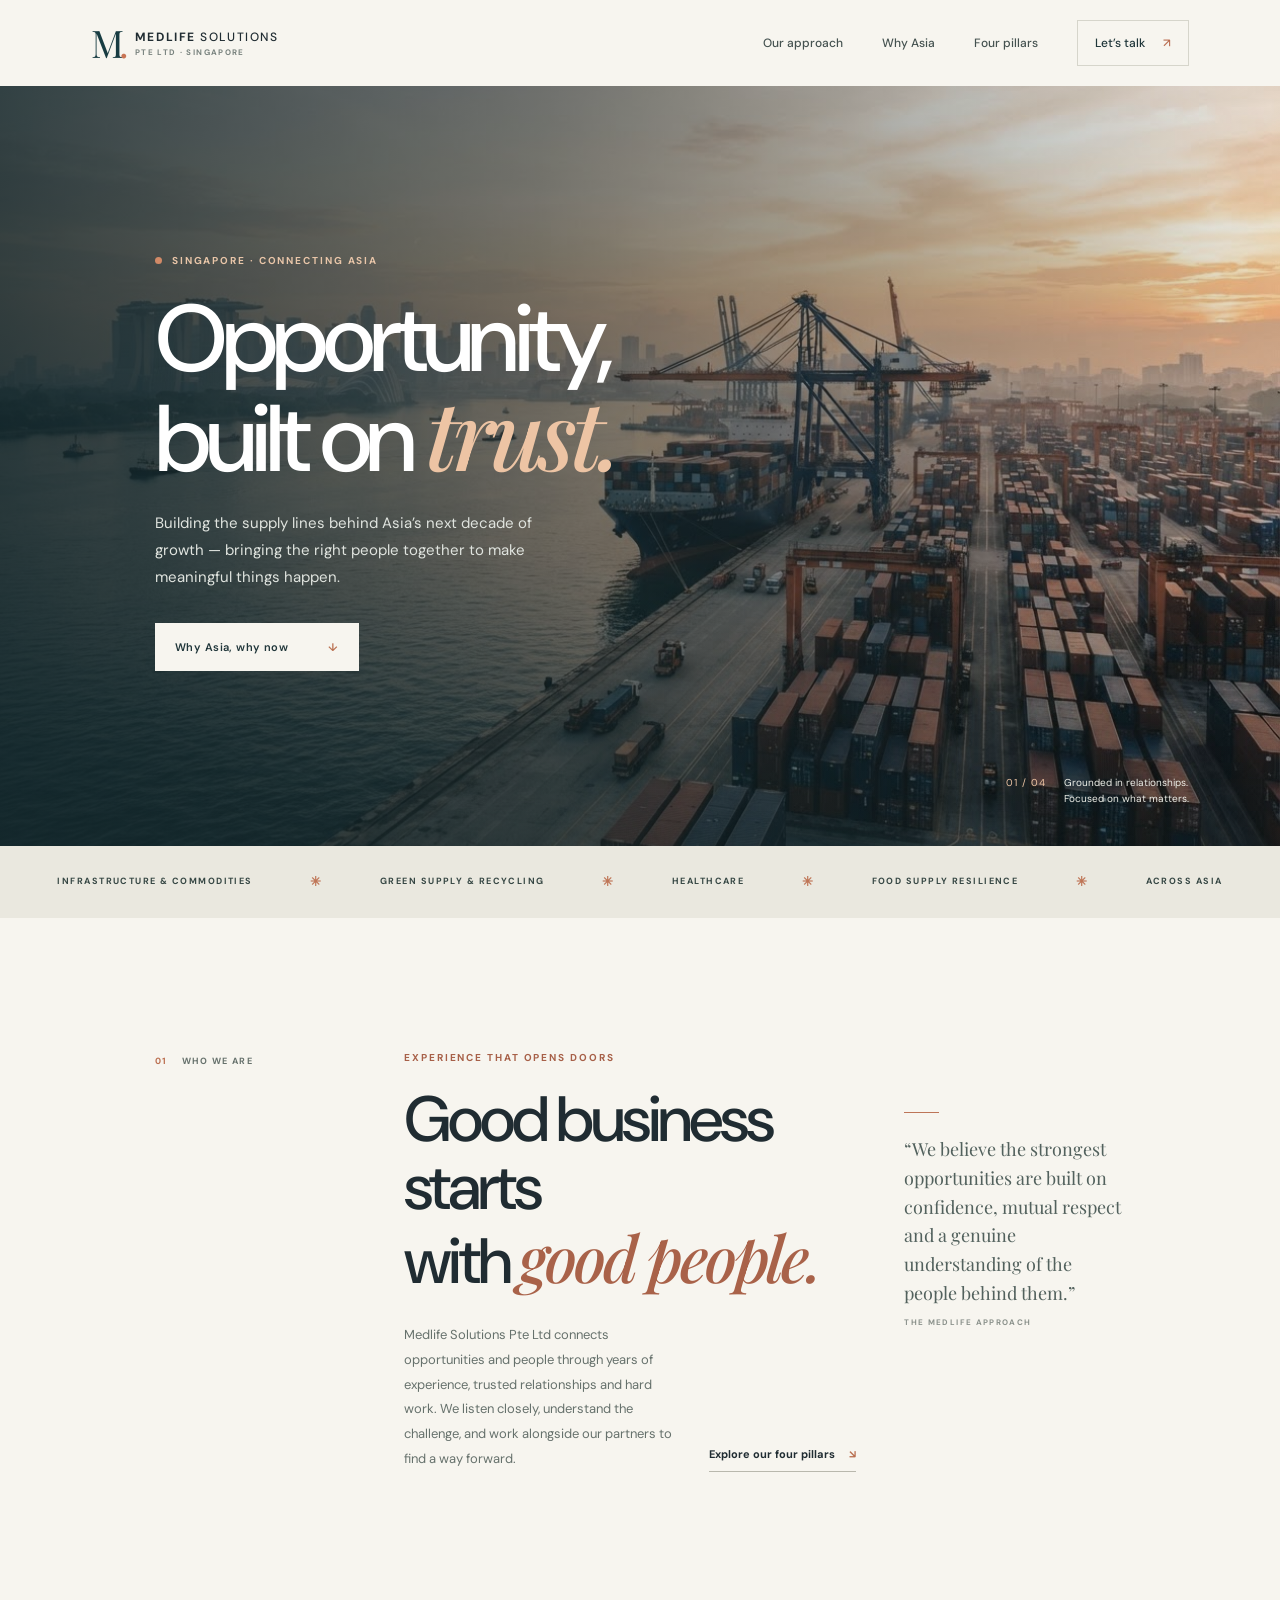
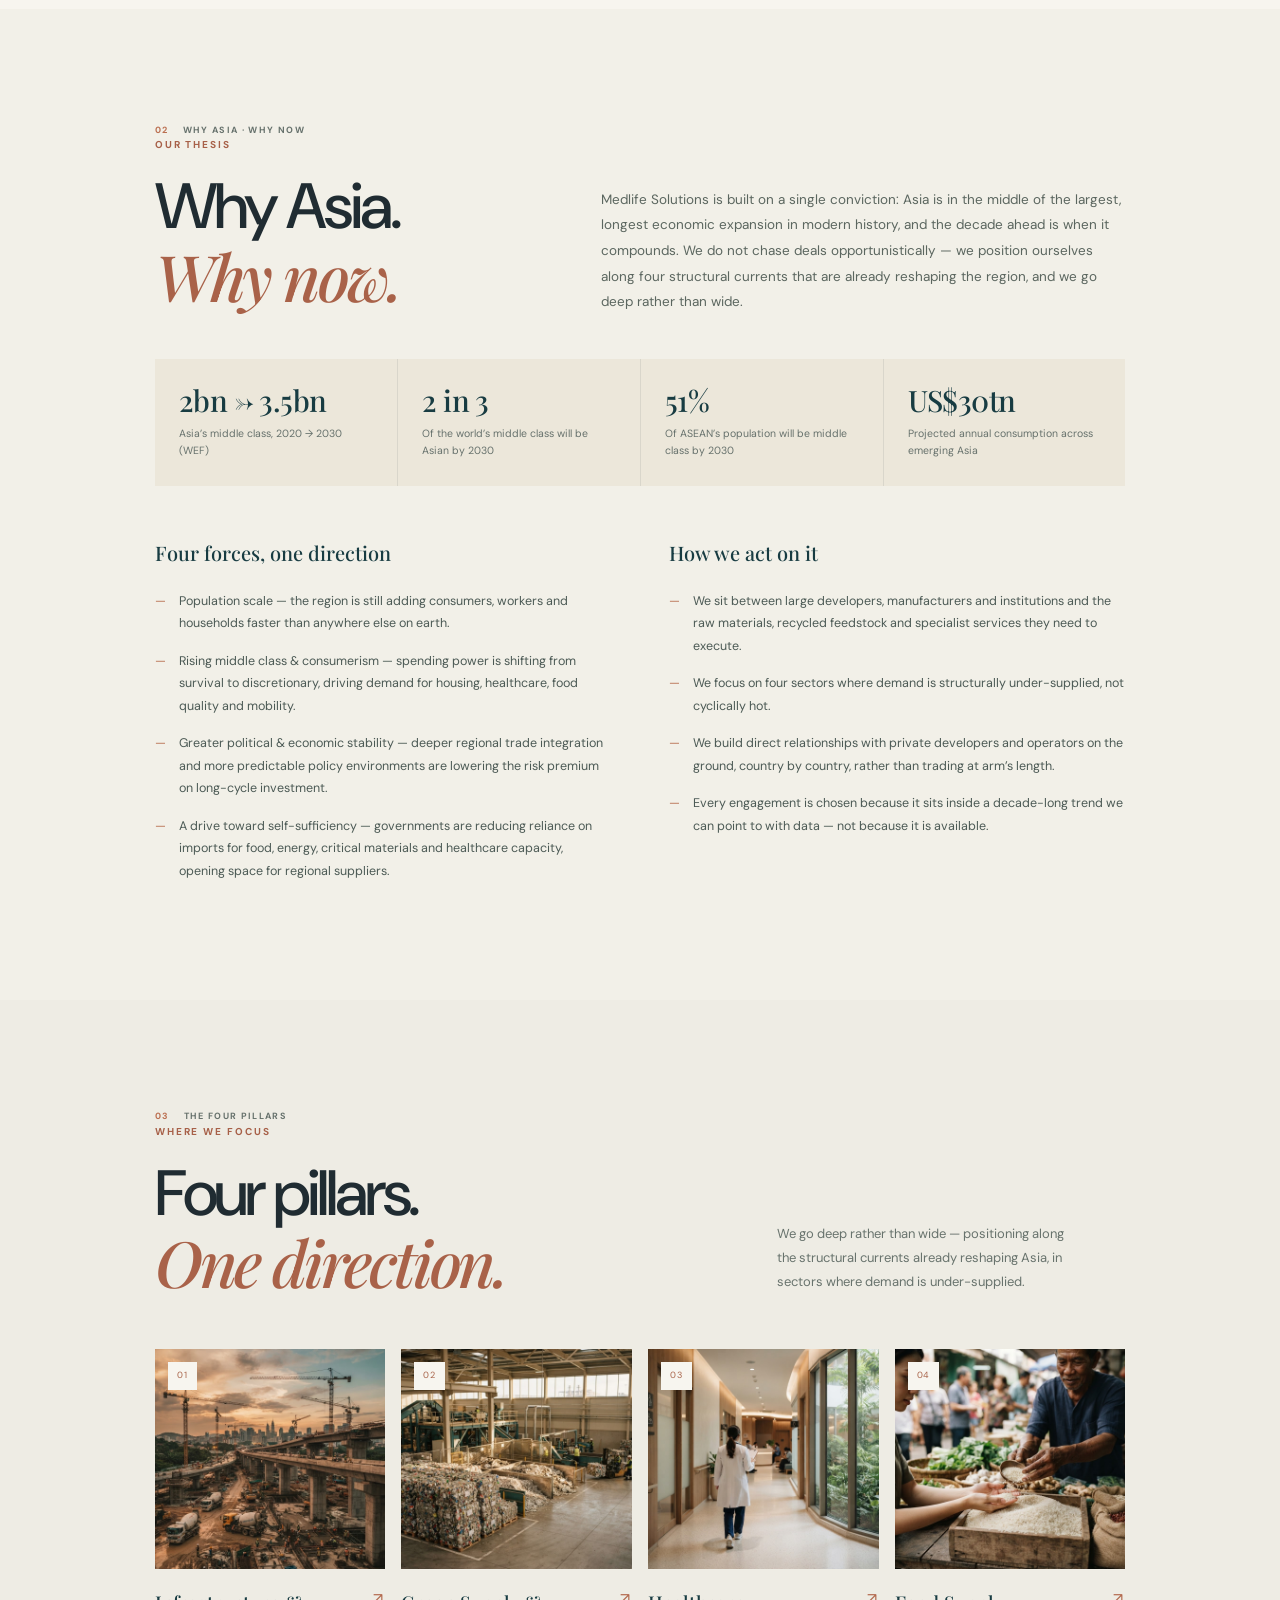
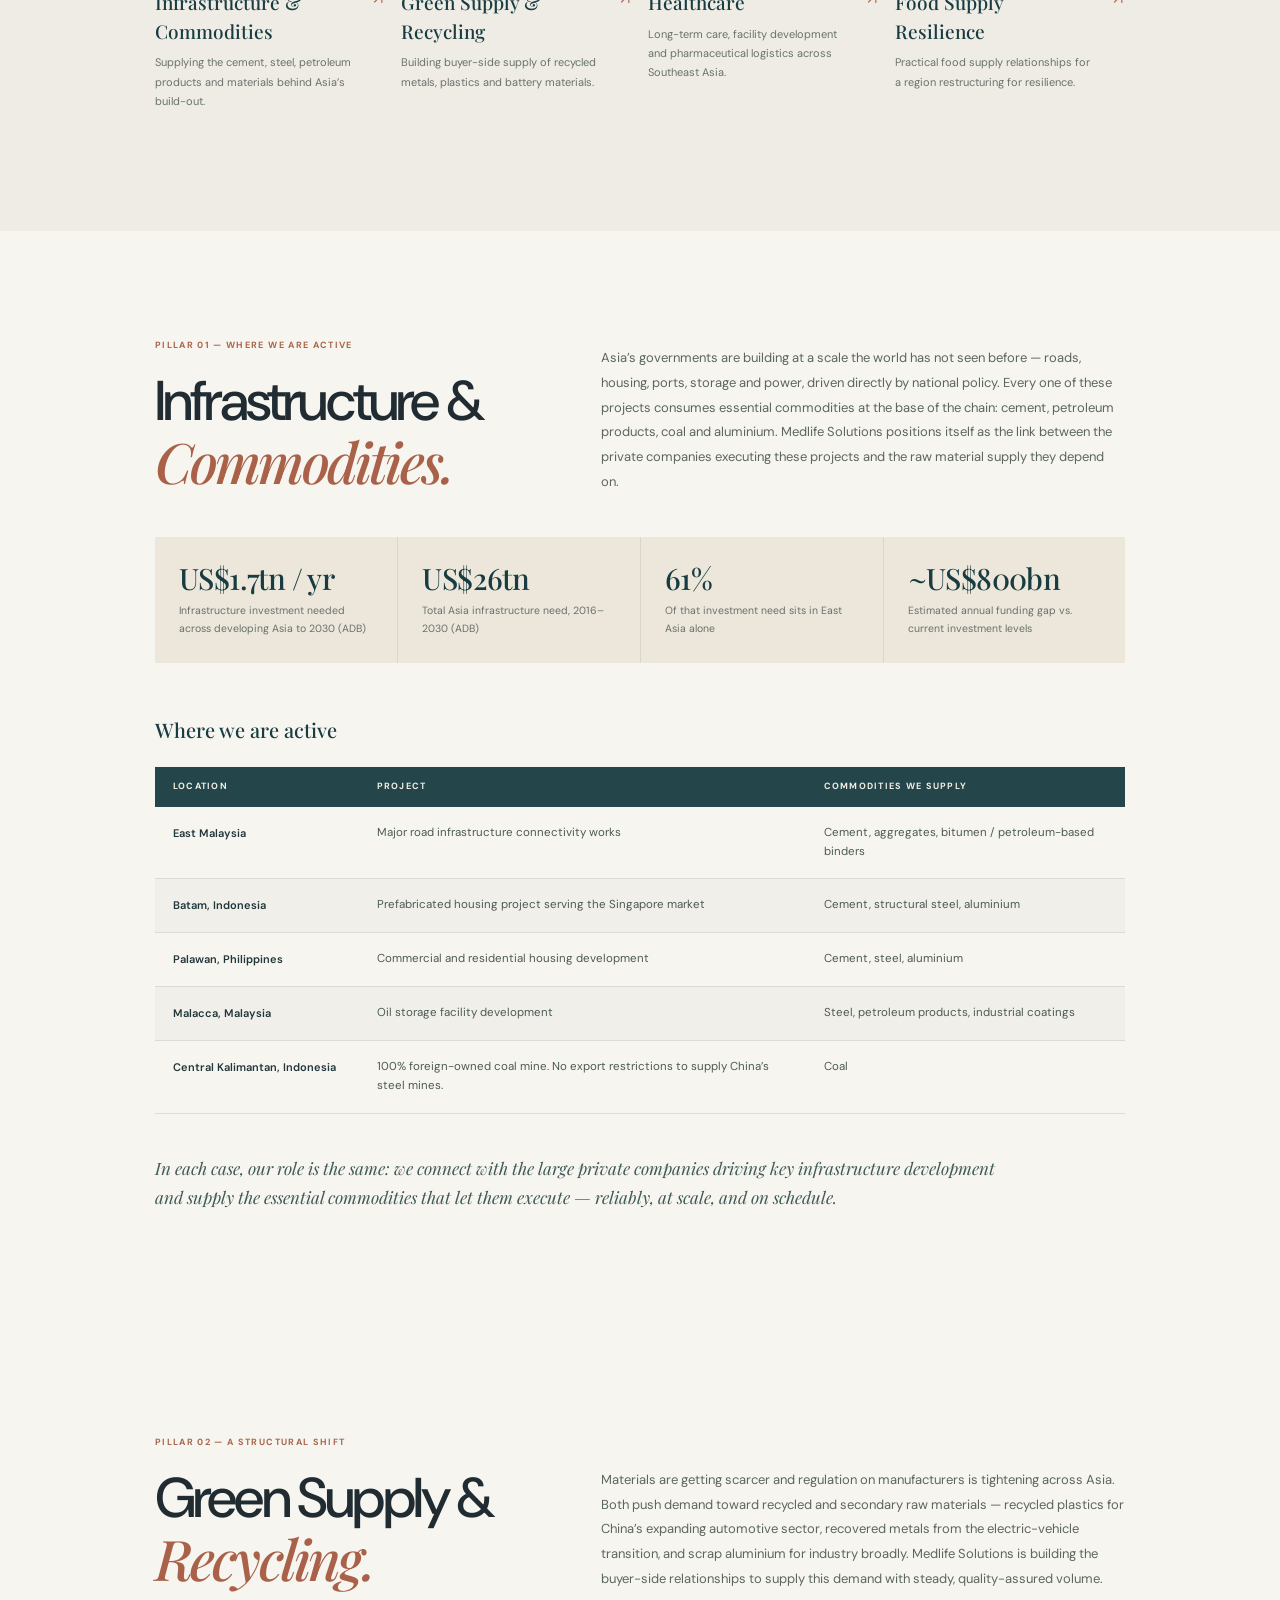
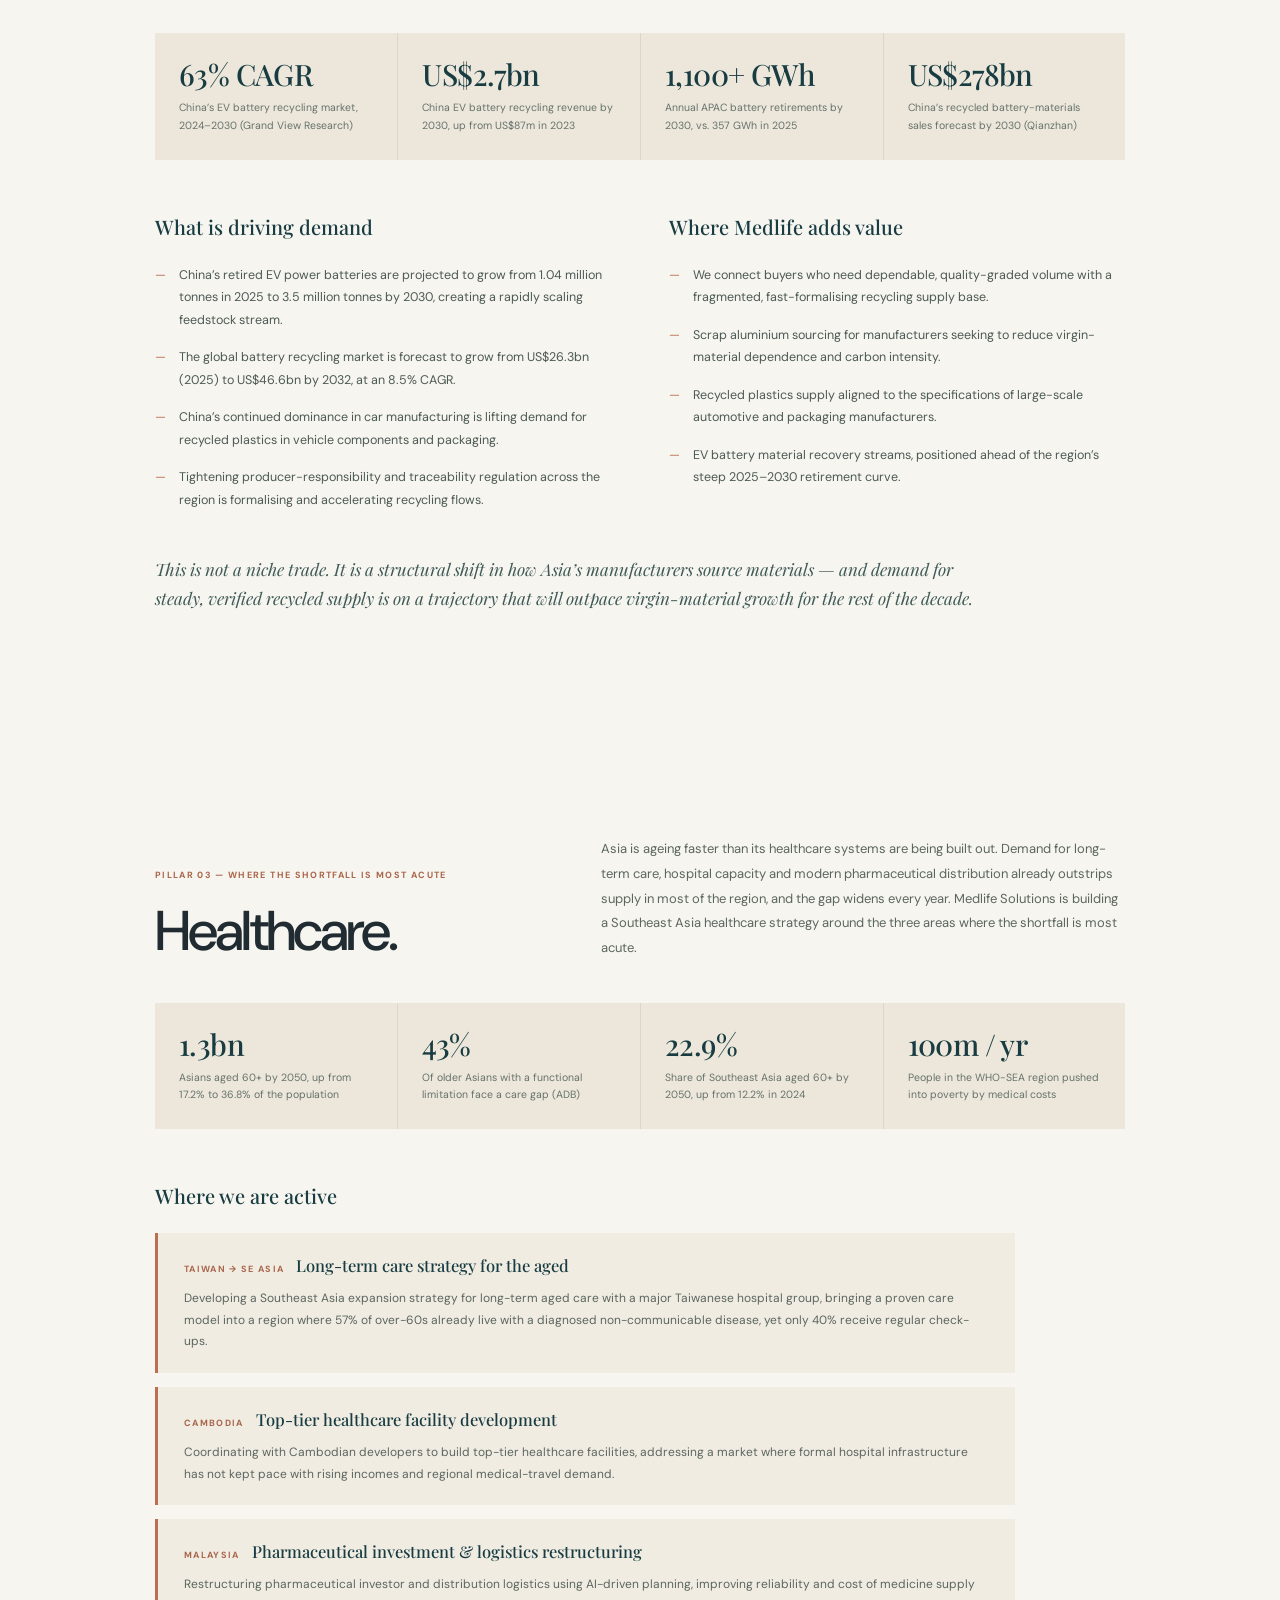
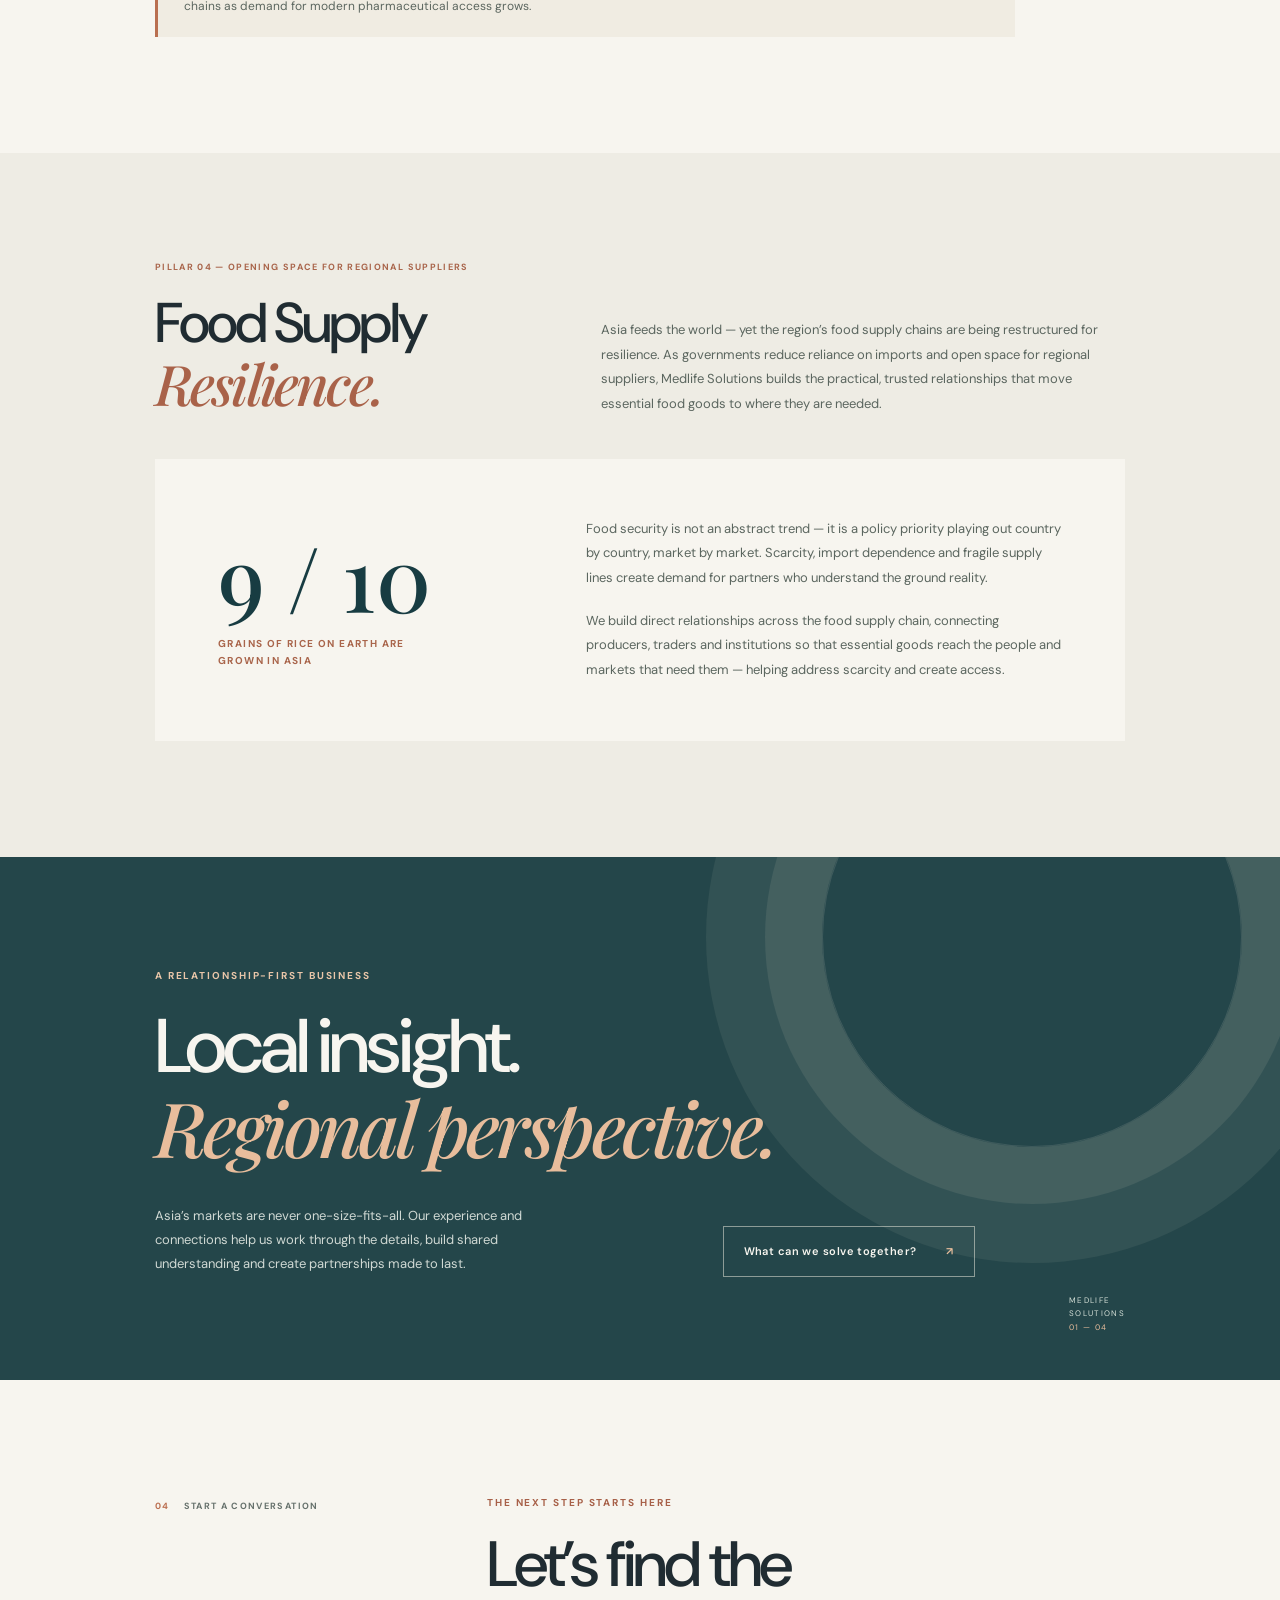
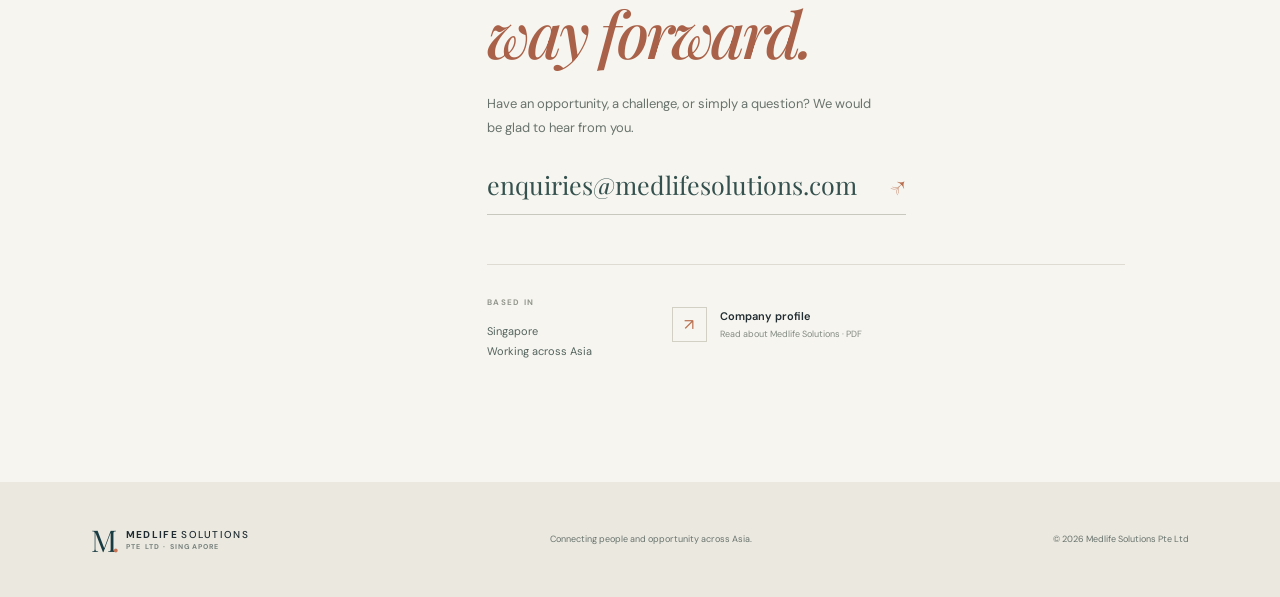
==== index.html @ 2b8ed464 "init" ====
<!DOCTYPE html>
<html lang="en" data-astro-cid-j7pv25f6>
<head>
  <meta charset="utf-8">
  <meta name="viewport" content="width=device-width, initial-scale=1">
  <meta name="description" content="Medlife Solutions Pte Ltd builds the supply lines behind Asia’s next decade of growth — infrastructure & commodities, green supply & recycling, healthcare and food supply resilience.">
  <meta name="theme-color" content="#f7f5ef">
  <title>Medlife Solutions | Building the supply lines behind Asia’s growth</title>
  
  <!-- Favicon -->
  <link rel="icon" type="image/svg+xml" href="/assets/images/favicon.svg">
  <link rel="alternate icon" href="/assets/images/favicon.svg">

  <!-- Open Graph / Social Media -->
  <meta property="og:type" content="website">
  <meta property="og:title" content="Medlife Solutions | Building the supply lines behind Asia’s growth">
  <meta property="og:description" content="Medlife Solutions Pte Ltd builds the supply lines behind Asia’s next decade of growth — infrastructure & commodities, green supply & recycling, healthcare and food supply resilience.">
  <meta property="og:image" content="/assets/images/hero.jpg">
  <meta name="twitter:card" content="summary_large_image">
  <meta name="twitter:title" content="Medlife Solutions | Building the supply lines behind Asia’s growth">
  <meta name="twitter:description" content="Medlife Solutions Pte Ltd builds the supply lines behind Asia’s next decade of growth — infrastructure & commodities, green supply & recycling, healthcare and food supply resilience.">
  <meta name="twitter:image" content="/assets/images/hero.jpg">

  <!-- Google Fonts Preconnect -->
  <link rel="preconnect" href="https://fonts.googleapis.com">
  <link rel="preconnect" href="https://fonts.gstatic.com" crossorigin>
  <link rel="stylesheet" href="https://fonts.googleapis.com/css2?family=DM+Sans:wght@400;500;600;700&family=Playfair+Display:ital,wght@0,500;0,600;1,500;1,600&display=swap">

  <!-- Main Stylesheet -->
  <link rel="stylesheet" href="/assets/css/style.css">
</head>
<body data-astro-cid-j7pv25f6>
  <header class="site-header" data-astro-cid-j7pv25f6>
    <a class="brand" href="#hero" aria-label="Medlife Solutions home" data-astro-cid-j7pv25f6>
      <span class="brand-mark" data-astro-cid-j7pv25f6>M<span data-astro-cid-j7pv25f6>.</span></span>
      <span class="brand-name" data-astro-cid-j7pv25f6>MEDLIFE <b data-astro-cid-j7pv25f6>SOLUTIONS</b><small data-astro-cid-j7pv25f6>PTE LTD · SINGAPORE</small></span>
    </a>
    <nav aria-label="Main navigation" data-astro-cid-j7pv25f6>
      <a href="#approach" data-astro-cid-j7pv25f6>Our approach</a>
      <a href="#thesis" data-astro-cid-j7pv25f6>Why Asia</a>
      <a href="#pillars" data-astro-cid-j7pv25f6>Four pillars</a>
      <a href="#contact" class="nav-cta" data-astro-cid-j7pv25f6>Let’s talk <span data-astro-cid-j7pv25f6>↗</span></a>
    </nav>
  </header>

  <main data-astro-cid-j7pv25f6>
    <section id="hero" class="hero" data-astro-cid-j7pv25f6>
      <img class="hero-image" src="/assets/images/hero.jpg" alt="Cargo vessel at a Southeast Asian port at sunrise" data-astro-cid-j7pv25f6>
      <div class="hero-shade" data-astro-cid-j7pv25f6></div>
      <div class="hero-content" data-astro-cid-j7pv25f6>
        <p class="eyebrow light" data-astro-cid-j7pv25f6><span data-astro-cid-j7pv25f6></span> Singapore · Connecting Asia</p>
        <h1 data-astro-cid-j7pv25f6>Opportunity,<br data-astro-cid-j7pv25f6>built on <em data-astro-cid-j7pv25f6>trust.</em></h1>
        <p class="hero-copy" data-astro-cid-j7pv25f6>Building the supply lines behind Asia’s next decade of growth — bringing the right people together to make meaningful things happen.</p>
        <a class="button button-light" href="#thesis" data-astro-cid-j7pv25f6>Why Asia, why now <span data-astro-cid-j7pv25f6>↓</span></a>
      </div>
      <div class="hero-note" data-astro-cid-j7pv25f6>
        <span data-astro-cid-j7pv25f6>01 / 04</span>
        <span data-astro-cid-j7pv25f6>Grounded in relationships.<br data-astro-cid-j7pv25f6>Focused on what matters.</span>
      </div>
    </section>

    <div class="ticker" aria-label="Our four pillars" data-astro-cid-j7pv25f6>
      <span data-astro-cid-j7pv25f6>INFRASTRUCTURE &amp; COMMODITIES</span>
      <i data-astro-cid-j7pv25f6>✳</i>
      <span data-astro-cid-j7pv25f6>GREEN SUPPLY &amp; RECYCLING</span>
      <i data-astro-cid-j7pv25f6>✳</i>
      <span data-astro-cid-j7pv25f6>HEALTHCARE</span>
      <i data-astro-cid-j7pv25f6>✳</i>
      <span data-astro-cid-j7pv25f6>FOOD SUPPLY RESILIENCE</span>
      <i data-astro-cid-j7pv25f6>✳</i>
      <span data-astro-cid-j7pv25f6>ACROSS ASIA</span>
    </div>

    <section id="approach" class="intro section-pad" data-astro-cid-j7pv25f6>
      <div class="section-label" data-astro-cid-j7pv25f6><span data-astro-cid-j7pv25f6>01</span> WHO WE ARE</div>
      <div class="intro-copy" data-astro-cid-j7pv25f6>
        <p class="eyebrow" data-astro-cid-j7pv25f6>Experience that opens doors</p>
        <h2 data-astro-cid-j7pv25f6>Good business starts<br data-astro-cid-j7pv25f6>with <em data-astro-cid-j7pv25f6>good people.</em></h2>
        <div class="intro-bottom" data-astro-cid-j7pv25f6>
          <p data-astro-cid-j7pv25f6>Medlife Solutions Pte Ltd connects opportunities and people through years of experience, trusted relationships and hard work. We listen closely, understand the challenge, and work alongside our partners to find a way forward.</p>
          <a class="text-link" href="#pillars" data-astro-cid-j7pv25f6>Explore our four pillars <span data-astro-cid-j7pv25f6>↘</span></a>
        </div>
      </div>
      <div class="intro-aside" data-astro-cid-j7pv25f6>
        <div class="aside-rule" data-astro-cid-j7pv25f6></div>
        <p data-astro-cid-j7pv25f6>“We believe the strongest opportunities are built on confidence, mutual respect and a genuine understanding of the people behind them.”</p>
        <span data-astro-cid-j7pv25f6>THE MEDLIFE APPROACH</span>
      </div>
    </section>

    <section id="thesis" class="thesis section-pad" data-astro-cid-j7pv25f6>
      <div class="section-label" data-astro-cid-j7pv25f6><span data-astro-cid-j7pv25f6>02</span> WHY ASIA · WHY NOW</div>
      <div class="thesis-head" data-astro-cid-j7pv25f6>
        <div data-astro-cid-j7pv25f6>
          <p class="eyebrow" data-astro-cid-j7pv25f6>Our thesis</p>
          <h2 data-astro-cid-j7pv25f6>Why Asia.<br data-astro-cid-j7pv25f6><em data-astro-cid-j7pv25f6>Why now.</em></h2>
        </div>
        <p class="thesis-lead" data-astro-cid-j7pv25f6>Medlife Solutions is built on a single conviction: Asia is in the middle of the largest, longest economic expansion in modern history, and the decade ahead is when it compounds. We do not chase deals opportunistically — we position ourselves along four structural currents that are already reshaping the region, and we go deep rather than wide.</p>
      </div>
      <div class="stat-band" data-astro-cid-j7pv25f6>
        <div class="stat" data-astro-cid-j7pv25f6><b data-astro-cid-j7pv25f6>2bn → 3.5bn</b><span data-astro-cid-j7pv25f6>Asia’s middle class, 2020 → 2030 (WEF)</span></div>
        <div class="stat" data-astro-cid-j7pv25f6><b data-astro-cid-j7pv25f6>2 in 3</b><span data-astro-cid-j7pv25f6>Of the world’s middle class will be Asian by 2030</span></div>
        <div class="stat" data-astro-cid-j7pv25f6><b data-astro-cid-j7pv25f6>51%</b><span data-astro-cid-j7pv25f6>Of ASEAN’s population will be middle class by 2030</span></div>
        <div class="stat" data-astro-cid-j7pv25f6><b data-astro-cid-j7pv25f6>US$30tn</b><span data-astro-cid-j7pv25f6>Projected annual consumption across emerging Asia</span></div>
      </div>
      <div class="thesis-body" data-astro-cid-j7pv25f6>
        <div data-astro-cid-j7pv25f6>
          <h3 class="body-h" data-astro-cid-j7pv25f6>Four forces, one direction</h3>
          <ul class="force-list" data-astro-cid-j7pv25f6>
            <li data-astro-cid-j7pv25f6>Population scale — the region is still adding consumers, workers and households faster than anywhere else on earth.</li>
            <li data-astro-cid-j7pv25f6>Rising middle class &amp; consumerism — spending power is shifting from survival to discretionary, driving demand for housing, healthcare, food quality and mobility.</li>
            <li data-astro-cid-j7pv25f6>Greater political &amp; economic stability — deeper regional trade integration and more predictable policy environments are lowering the risk premium on long-cycle investment.</li>
            <li data-astro-cid-j7pv25f6>A drive toward self-sufficiency — governments are reducing reliance on imports for food, energy, critical materials and healthcare capacity, opening space for regional suppliers.</li>
          </ul>
        </div>
        <div data-astro-cid-j7pv25f6>
          <h3 class="body-h" data-astro-cid-j7pv25f6>How we act on it</h3>
          <ul class="force-list" data-astro-cid-j7pv25f6>
            <li data-astro-cid-j7pv25f6>We sit between large developers, manufacturers and institutions and the raw materials, recycled feedstock and specialist services they need to execute.</li>
            <li data-astro-cid-j7pv25f6>We focus on four sectors where demand is structurally under-supplied, not cyclically hot.</li>
            <li data-astro-cid-j7pv25f6>We build direct relationships with private developers and operators on the ground, country by country, rather than trading at arm’s length.</li>
            <li data-astro-cid-j7pv25f6>Every engagement is chosen because it sits inside a decade-long trend we can point to with data — not because it is available.</li>
          </ul>
        </div>
      </div>
    </section>

    <section id="pillars" class="pillars-overview section-pad" data-astro-cid-j7pv25f6>
      <div class="section-label" data-astro-cid-j7pv25f6><span data-astro-cid-j7pv25f6>03</span> THE FOUR PILLARS</div>
      <div class="sectors-head" data-astro-cid-j7pv25f6>
        <div data-astro-cid-j7pv25f6>
          <p class="eyebrow" data-astro-cid-j7pv25f6>Where we focus</p>
          <h2 data-astro-cid-j7pv25f6>Four pillars.<br data-astro-cid-j7pv25f6><em data-astro-cid-j7pv25f6>One direction.</em></h2>
        </div>
        <p data-astro-cid-j7pv25f6>We go deep rather than wide — positioning along the structural currents already reshaping Asia, in sectors where demand is under-supplied.</p>
      </div>
      <div class="sector-grid" data-astro-cid-j7pv25f6>
        <a class="sector-card" href="#pillar-infrastructure" data-astro-cid-j7pv25f6>
          <div class="sector-image" data-astro-cid-j7pv25f6>
            <img src="/assets/images/pillar-infrastructure.jpg" alt="Highway and overpass construction site in Southeast Asia" loading="lazy" data-astro-cid-j7pv25f6>
            <span data-astro-cid-j7pv25f6>01</span>
          </div>
          <div class="sector-details" data-astro-cid-j7pv25f6>
            <h3 data-astro-cid-j7pv25f6>Infrastructure &amp; Commodities</h3>
            <p data-astro-cid-j7pv25f6>Supplying the cement, steel, petroleum products and materials behind Asia’s build-out.</p>
            <span class="sector-arrow" aria-hidden="true" data-astro-cid-j7pv25f6>↗</span>
          </div>
        </a>
        <a class="sector-card" href="#pillar-green-supply" data-astro-cid-j7pv25f6>
          <div class="sector-image" data-astro-cid-j7pv25f6>
            <img src="/assets/images/pillar-green-supply.jpg" alt="Sorted recycled plastics and aluminium inside a recycling facility" loading="lazy" data-astro-cid-j7pv25f6>
            <span data-astro-cid-j7pv25f6>02</span>
          </div>
          <div class="sector-details" data-astro-cid-j7pv25f6>
            <h3 data-astro-cid-j7pv25f6>Green Supply &amp; Recycling</h3>
            <p data-astro-cid-j7pv25f6>Building buyer-side supply of recycled metals, plastics and battery materials.</p>
            <span class="sector-arrow" aria-hidden="true" data-astro-cid-j7pv25f6>↗</span>
          </div>
        </a>
        <a class="sector-card" href="#pillar-healthcare" data-astro-cid-j7pv25f6>
          <div class="sector-image" data-astro-cid-j7pv25f6>
            <img src="/assets/images/pillar-healthcare.jpg" alt="Modern healthcare facility" loading="lazy" data-astro-cid-j7pv25f6>
            <span data-astro-cid-j7pv25f6>03</span>
          </div>
          <div class="sector-details" data-astro-cid-j7pv25f6>
            <h3 data-astro-cid-j7pv25f6>Healthcare</h3>
            <p data-astro-cid-j7pv25f6>Long-term care, facility development and pharmaceutical logistics across Southeast Asia.</p>
            <span class="sector-arrow" aria-hidden="true" data-astro-cid-j7pv25f6>↗</span>
          </div>
        </a>
        <a class="sector-card" href="#pillar-food-supply" data-astro-cid-j7pv25f6>
          <div class="sector-image" data-astro-cid-j7pv25f6>
            <img src="/assets/images/pillar-food-supply.jpg" alt="Fresh food and grains at a market" loading="lazy" data-astro-cid-j7pv25f6>
            <span data-astro-cid-j7pv25f6>04</span>
          </div>
          <div class="sector-details" data-astro-cid-j7pv25f6>
            <h3 data-astro-cid-j7pv25f6>Food Supply Resilience</h3>
            <p data-astro-cid-j7pv25f6>Practical food supply relationships for a region restructuring for resilience.</p>
            <span class="sector-arrow" aria-hidden="true" data-astro-cid-j7pv25f6>↗</span>
          </div>
        </a>
      </div>
    </section>

    <section id="pillar-infrastructure" class="pillar section-pad" data-astro-cid-j7pv25f6>
      <div class="pillar-head" data-astro-cid-j7pv25f6>
        <div data-astro-cid-j7pv25f6>
          <p class="pillar-label" data-astro-cid-j7pv25f6>PILLAR 01 — WHERE WE ARE ACTIVE</p>
          <h2 data-astro-cid-j7pv25f6>Infrastructure &amp;<br data-astro-cid-j7pv25f6><em data-astro-cid-j7pv25f6>Commodities.</em></h2>
        </div>
        <p class="pillar-intro" data-astro-cid-j7pv25f6>Asia’s governments are building at a scale the world has not seen before — roads, housing, ports, storage and power, driven directly by national policy. Every one of these projects consumes essential commodities at the base of the chain: cement, petroleum products, coal and aluminium. Medlife Solutions positions itself as the link between the private companies executing these projects and the raw material supply they depend on.</p>
      </div>
      <div class="stat-band" data-astro-cid-j7pv25f6>
        <div class="stat" data-astro-cid-j7pv25f6><b data-astro-cid-j7pv25f6>US$1.7tn / yr</b><span data-astro-cid-j7pv25f6>Infrastructure investment needed across developing Asia to 2030 (ADB)</span></div>
        <div class="stat" data-astro-cid-j7pv25f6><b data-astro-cid-j7pv25f6>US$26tn</b><span data-astro-cid-j7pv25f6>Total Asia infrastructure need, 2016–2030 (ADB)</span></div>
        <div class="stat" data-astro-cid-j7pv25f6><b data-astro-cid-j7pv25f6>61%</b><span data-astro-cid-j7pv25f6>Of that investment need sits in East Asia alone</span></div>
        <div class="stat" data-astro-cid-j7pv25f6><b data-astro-cid-j7pv25f6>~US$800bn</b><span data-astro-cid-j7pv25f6>Estimated annual funding gap vs. current investment levels</span></div>
      </div>
      <div class="pillar-body" data-astro-cid-j7pv25f6>
        <h3 class="body-h" data-astro-cid-j7pv25f6>Where we are active</h3>
        <div class="table-scroll" data-astro-cid-j7pv25f6>
          <table class="active-table" data-astro-cid-j7pv25f6>
            <thead data-astro-cid-j7pv25f6>
              <tr data-astro-cid-j7pv25f6>
                <th data-astro-cid-j7pv25f6>Location</th>
                <th data-astro-cid-j7pv25f6>Project</th>
                <th data-astro-cid-j7pv25f6>Commodities we supply</th>
              </tr>
            </thead>
            <tbody data-astro-cid-j7pv25f6>
              <tr data-astro-cid-j7pv25f6>
                <td data-astro-cid-j7pv25f6>East Malaysia</td>
                <td data-astro-cid-j7pv25f6>Major road infrastructure connectivity works</td>
                <td data-astro-cid-j7pv25f6>Cement, aggregates, bitumen / petroleum-based binders</td>
              </tr>
              <tr data-astro-cid-j7pv25f6>
                <td data-astro-cid-j7pv25f6>Batam, Indonesia</td>
                <td data-astro-cid-j7pv25f6>Prefabricated housing project serving the Singapore market</td>
                <td data-astro-cid-j7pv25f6>Cement, structural steel, aluminium</td>
              </tr>
              <tr data-astro-cid-j7pv25f6>
                <td data-astro-cid-j7pv25f6>Palawan, Philippines</td>
                <td data-astro-cid-j7pv25f6>Commercial and residential housing development</td>
                <td data-astro-cid-j7pv25f6>Cement, steel, aluminium</td>
              </tr>
              <tr data-astro-cid-j7pv25f6>
                <td data-astro-cid-j7pv25f6>Malacca, Malaysia</td>
                <td data-astro-cid-j7pv25f6>Oil storage facility development</td>
                <td data-astro-cid-j7pv25f6>Steel, petroleum products, industrial coatings</td>
              </tr>
              <tr data-astro-cid-j7pv25f6>
                <td data-astro-cid-j7pv25f6>Central Kalimantan, Indonesia</td>
                <td data-astro-cid-j7pv25f6>100% foreign-owned coal mine. No export restrictions to supply China’s steel mines.</td>
                <td data-astro-cid-j7pv25f6>Coal</td>
              </tr>
            </tbody>
          </table>
        </div>
        <p class="pillar-closing" data-astro-cid-j7pv25f6>In each case, our role is the same: we connect with the large private companies driving key infrastructure development and supply the essential commodities that let them execute — reliably, at scale, and on schedule.</p>
      </div>
    </section>

    <section id="pillar-green-supply" class="pillar section-pad" data-astro-cid-j7pv25f6>
      <div class="pillar-head" data-astro-cid-j7pv25f6>
        <div data-astro-cid-j7pv25f6>
          <p class="pillar-label" data-astro-cid-j7pv25f6>PILLAR 02 — A STRUCTURAL SHIFT</p>
          <h2 data-astro-cid-j7pv25f6>Green Supply &amp;<br data-astro-cid-j7pv25f6><em data-astro-cid-j7pv25f6>Recycling.</em></h2>
        </div>
        <p class="pillar-intro" data-astro-cid-j7pv25f6>Materials are getting scarcer and regulation on manufacturers is tightening across Asia. Both push demand toward recycled and secondary raw materials — recycled plastics for China’s expanding automotive sector, recovered metals from the electric-vehicle transition, and scrap aluminium for industry broadly. Medlife Solutions is building the buyer-side relationships to supply this demand with steady, quality-assured volume.</p>
      </div>
      <div class="stat-band" data-astro-cid-j7pv25f6>
        <div class="stat" data-astro-cid-j7pv25f6><b data-astro-cid-j7pv25f6>63% CAGR</b><span data-astro-cid-j7pv25f6>China’s EV battery recycling market, 2024–2030 (Grand View Research)</span></div>
        <div class="stat" data-astro-cid-j7pv25f6><b data-astro-cid-j7pv25f6>US$2.7bn</b><span data-astro-cid-j7pv25f6>China EV battery recycling revenue by 2030, up from US$87m in 2023</span></div>
        <div class="stat" data-astro-cid-j7pv25f6><b data-astro-cid-j7pv25f6>1,100+ GWh</b><span data-astro-cid-j7pv25f6>Annual APAC battery retirements by 2030, vs. 357 GWh in 2025</span></div>
        <div class="stat" data-astro-cid-j7pv25f6><b data-astro-cid-j7pv25f6>US$278bn</b><span data-astro-cid-j7pv25f6>China’s recycled battery-materials sales forecast by 2030 (Qianzhan)</span></div>
      </div>
      <div class="pillar-body" data-astro-cid-j7pv25f6>
        <div class="pillar-cols" data-astro-cid-j7pv25f6>
          <div data-astro-cid-j7pv25f6>
            <h3 class="body-h" data-astro-cid-j7pv25f6>What is driving demand</h3>
            <ul class="force-list" data-astro-cid-j7pv25f6>
              <li data-astro-cid-j7pv25f6>China’s retired EV power batteries are projected to grow from 1.04 million tonnes in 2025 to 3.5 million tonnes by 2030, creating a rapidly scaling feedstock stream.</li>
              <li data-astro-cid-j7pv25f6>The global battery recycling market is forecast to grow from US$26.3bn (2025) to US$46.6bn by 2032, at an 8.5% CAGR.</li>
              <li data-astro-cid-j7pv25f6>China’s continued dominance in car manufacturing is lifting demand for recycled plastics in vehicle components and packaging.</li>
              <li data-astro-cid-j7pv25f6>Tightening producer-responsibility and traceability regulation across the region is formalising and accelerating recycling flows.</li>
            </ul>
          </div>
          <div data-astro-cid-j7pv25f6>
            <h3 class="body-h" data-astro-cid-j7pv25f6>Where Medlife adds value</h3>
            <ul class="force-list" data-astro-cid-j7pv25f6>
              <li data-astro-cid-j7pv25f6>We connect buyers who need dependable, quality-graded volume with a fragmented, fast-formalising recycling supply base.</li>
              <li data-astro-cid-j7pv25f6>Scrap aluminium sourcing for manufacturers seeking to reduce virgin-material dependence and carbon intensity.</li>
              <li data-astro-cid-j7pv25f6>Recycled plastics supply aligned to the specifications of large-scale automotive and packaging manufacturers.</li>
              <li data-astro-cid-j7pv25f6>EV battery material recovery streams, positioned ahead of the region’s steep 2025–2030 retirement curve.</li>
            </ul>
          </div>
        </div>
        <p class="pillar-closing" data-astro-cid-j7pv25f6>This is not a niche trade. It is a structural shift in how Asia’s manufacturers source materials — and demand for steady, verified recycled supply is on a trajectory that will outpace virgin-material growth for the rest of the decade.</p>
      </div>
    </section>

    <section id="pillar-healthcare" class="pillar section-pad" data-astro-cid-j7pv25f6>
      <div class="pillar-head" data-astro-cid-j7pv25f6>
        <div data-astro-cid-j7pv25f6>
          <p class="pillar-label" data-astro-cid-j7pv25f6>PILLAR 03 — WHERE THE SHORTFALL IS MOST ACUTE</p>
          <h2 data-astro-cid-j7pv25f6>Healthcare.</h2>
        </div>
        <p class="pillar-intro" data-astro-cid-j7pv25f6>Asia is ageing faster than its healthcare systems are being built out. Demand for long-term care, hospital capacity and modern pharmaceutical distribution already outstrips supply in most of the region, and the gap widens every year. Medlife Solutions is building a Southeast Asia healthcare strategy around the three areas where the shortfall is most acute.</p>
      </div>
      <div class="stat-band" data-astro-cid-j7pv25f6>
        <div class="stat" data-astro-cid-j7pv25f6><b data-astro-cid-j7pv25f6>1.3bn</b><span data-astro-cid-j7pv25f6>Asians aged 60+ by 2050, up from 17.2% to 36.8% of the population</span></div>
        <div class="stat" data-astro-cid-j7pv25f6><b data-astro-cid-j7pv25f6>43%</b><span data-astro-cid-j7pv25f6>Of older Asians with a functional limitation face a care gap (ADB)</span></div>
        <div class="stat" data-astro-cid-j7pv25f6><b data-astro-cid-j7pv25f6>22.9%</b><span data-astro-cid-j7pv25f6>Share of Southeast Asia aged 60+ by 2050, up from 12.2% in 2024</span></div>
        <div class="stat" data-astro-cid-j7pv25f6><b data-astro-cid-j7pv25f6>100m / yr</b><span data-astro-cid-j7pv25f6>People in the WHO-SEA region pushed into poverty by medical costs</span></div>
      </div>
      <div class="pillar-body" data-astro-cid-j7pv25f6>
        <h3 class="body-h" data-astro-cid-j7pv25f6>Where we are active</h3>
        <div class="engagements" data-astro-cid-j7pv25f6>
          <div class="engagement" data-astro-cid-j7pv25f6>
            <p data-astro-cid-j7pv25f6><span class="region" data-astro-cid-j7pv25f6>TAIWAN → SE ASIA</span><b data-astro-cid-j7pv25f6>Long-term care strategy for the aged</b></p>
            <span class="engagement-copy" data-astro-cid-j7pv25f6>Developing a Southeast Asia expansion strategy for long-term aged care with a major Taiwanese hospital group, bringing a proven care model into a region where 57% of over-60s already live with a diagnosed non-communicable disease, yet only 40% receive regular check-ups.</span>
          </div>
          <div class="engagement" data-astro-cid-j7pv25f6>
            <p data-astro-cid-j7pv25f6><span class="region" data-astro-cid-j7pv25f6>CAMBODIA</span><b data-astro-cid-j7pv25f6>Top-tier healthcare facility development</b></p>
            <span class="engagement-copy" data-astro-cid-j7pv25f6>Coordinating with Cambodian developers to build top-tier healthcare facilities, addressing a market where formal hospital infrastructure has not kept pace with rising incomes and regional medical-travel demand.</span>
          </div>
          <div class="engagement" data-astro-cid-j7pv25f6>
            <p data-astro-cid-j7pv25f6><span class="region" data-astro-cid-j7pv25f6>MALAYSIA</span><b data-astro-cid-j7pv25f6>Pharmaceutical investment &amp; logistics restructuring</b></p>
            <span class="engagement-copy" data-astro-cid-j7pv25f6>Restructuring pharmaceutical investor and distribution logistics using AI-driven planning, improving reliability and cost of medicine supply chains as demand for modern pharmaceutical access grows.</span>
          </div>
        </div>
      </div>
    </section>

    <section id="pillar-food-supply" class="pillar pillar-food section-pad" data-astro-cid-j7pv25f6>
      <div class="pillar-head" data-astro-cid-j7pv25f6>
        <div data-astro-cid-j7pv25f6>
          <p class="pillar-label" data-astro-cid-j7pv25f6>PILLAR 04 — OPENING SPACE FOR REGIONAL SUPPLIERS</p>
          <h2 data-astro-cid-j7pv25f6>Food Supply<br data-astro-cid-j7pv25f6><em data-astro-cid-j7pv25f6>Resilience.</em></h2>
        </div>
        <p class="pillar-intro" data-astro-cid-j7pv25f6>Asia feeds the world — yet the region’s food supply chains are being restructured for resilience. As governments reduce reliance on imports and open space for regional suppliers, Medlife Solutions builds the practical, trusted relationships that move essential food goods to where they are needed.</p>
      </div>
      <div class="food-grid" data-astro-cid-j7pv25f6>
        <div class="food-stat" data-astro-cid-j7pv25f6>
          <b data-astro-cid-j7pv25f6>9 / 10</b>
          <span data-astro-cid-j7pv25f6>grains of rice on earth are grown in Asia</span>
        </div>
        <div class="food-copy" data-astro-cid-j7pv25f6>
          <p data-astro-cid-j7pv25f6>Food security is not an abstract trend — it is a policy priority playing out country by country, market by market. Scarcity, import dependence and fragile supply lines create demand for partners who understand the ground reality.</p>
          <p data-astro-cid-j7pv25f6>We build direct relationships across the food supply chain, connecting producers, traders and institutions so that essential goods reach the people and markets that need them — helping address scarcity and create access.</p>
        </div>
      </div>
    </section>

    <section id="partnership" class="partnership" data-astro-cid-j7pv25f6>
      <div class="partnership-inner" data-astro-cid-j7pv25f6>
        <p class="eyebrow light" data-astro-cid-j7pv25f6>A relationship-first business</p>
        <h2 data-astro-cid-j7pv25f6>Local insight.<br data-astro-cid-j7pv25f6><em data-astro-cid-j7pv25f6>Regional perspective.</em></h2>
        <div class="partnership-bottom" data-astro-cid-j7pv25f6>
          <p data-astro-cid-j7pv25f6>Asia’s markets are never one-size-fits-all. Our experience and connections help us work through the details, build shared understanding and create partnerships made to last.</p>
          <a class="button button-outline" href="#contact" data-astro-cid-j7pv25f6>What can we solve together? <span data-astro-cid-j7pv25f6>↗</span></a>
        </div>
      </div>
      <div class="partnership-index" data-astro-cid-j7pv25f6>
        MEDLIFE<br data-astro-cid-j7pv25f6>SOLUTIONS<br data-astro-cid-j7pv25f6><span data-astro-cid-j7pv25f6>01 — 04</span>
      </div>
    </section>

    <section id="contact" class="contact section-pad" data-astro-cid-j7pv25f6>
      <div class="section-label" data-astro-cid-j7pv25f6><span data-astro-cid-j7pv25f6>04</span> START A CONVERSATION</div>
      <div class="contact-main" data-astro-cid-j7pv25f6>
        <p class="eyebrow" data-astro-cid-j7pv25f6>The next step starts here</p>
        <h2 data-astro-cid-j7pv25f6>Let’s find the<br data-astro-cid-j7pv25f6><em data-astro-cid-j7pv25f6>way forward.</em></h2>
        <p class="contact-copy" data-astro-cid-j7pv25f6>Have an opportunity, a challenge, or simply a question? We would be glad to hear from you.</p>
        <a class="contact-link" href="mailto:enquiries@medlifesolutions.com" data-astro-cid-j7pv25f6>enquiries@medlifesolutions.com <span data-astro-cid-j7pv25f6>↗</span></a>
        <div class="contact-lower" data-astro-cid-j7pv25f6>
          <div data-astro-cid-j7pv25f6>
            <span class="mini-label" data-astro-cid-j7pv25f6>BASED IN</span>
            <p data-astro-cid-j7pv25f6>Singapore<br data-astro-cid-j7pv25f6>Working across Asia</p>
          </div>
          <a class="profile-link" href="/assets/docs/Medlife_Solutions_Company_Profile.pdf" target="_blank" rel="noopener noreferrer" data-astro-cid-j7pv25f6>
            <span class="pdf-icon" data-astro-cid-j7pv25f6>↗</span>
            <span data-astro-cid-j7pv25f6>
              <b data-astro-cid-j7pv25f6>Company profile</b>
              <small data-astro-cid-j7pv25f6>Read about Medlife Solutions · PDF</small>
            </span>
          </a>
        </div>
      </div>
    </section>
  </main>

  <footer class="site-footer" data-astro-cid-j7pv25f6>
    <a class="brand footer-brand" href="#hero" data-astro-cid-j7pv25f6>
      <span class="brand-mark" data-astro-cid-j7pv25f6>M<span data-astro-cid-j7pv25f6>.</span></span>
      <span class="brand-name" data-astro-cid-j7pv25f6>MEDLIFE <b data-astro-cid-j7pv25f6>SOLUTIONS</b><small data-astro-cid-j7pv25f6>PTE LTD · SINGAPORE</small></span>
    </a>
    <p data-astro-cid-j7pv25f6>Connecting people and opportunity across Asia.</p>
    <span class="copyright" data-astro-cid-j7pv25f6>© 2026 Medlife Solutions Pte Ltd</span>
  </footer>
</body>
</html>
---- assets/css/style.css ----
@import"https://fonts.googleapis.com/css2?family=DM+Sans:wght@400;500;600;700&family=Playfair+Display:ital,wght@0,500;0,600;1,500;1,600&display=swap";/*! tailwindcss v4.1.14 | MIT License | https://tailwindcss.com */@layer properties{@supports (((-webkit-hyphens:none)) and (not (margin-trim:inline))) or ((-moz-orient:inline) and (not (color:rgb(from red r g b)))){*,:before,:after,::backdrop{--tw-translate-x:0;--tw-translate-y:0;--tw-translate-z:0;--tw-rotate-x:initial;--tw-rotate-y:initial;--tw-rotate-z:initial;--tw-skew-x:initial;--tw-skew-y:initial;--tw-border-style:solid;--tw-leading:initial;--tw-font-weight:initial;--tw-tracking:initial;--tw-ordinal:initial;--tw-slashed-zero:initial;--tw-numeric-figure:initial;--tw-numeric-spacing:initial;--tw-numeric-fraction:initial;--tw-shadow:0 0 #0000;--tw-shadow-color:initial;--tw-shadow-alpha:100%;--tw-inset-shadow:0 0 #0000;--tw-inset-shadow-color:initial;--tw-inset-shadow-alpha:100%;--tw-ring-color:initial;--tw-ring-shadow:0 0 #0000;--tw-inset-ring-color:initial;--tw-inset-ring-shadow:0 0 #0000;--tw-ring-inset:initial;--tw-ring-offset-width:0px;--tw-ring-offset-color:#fff;--tw-ring-offset-shadow:0 0 #0000;--tw-outline-style:solid;--tw-duration:initial;--tw-ease:initial;--tw-content:"";--tw-animation-delay:0s;--tw-animation-direction:normal;--tw-animation-duration:initial;--tw-animation-fill-mode:none;--tw-animation-iteration-count:1;--tw-enter-blur:0;--tw-enter-opacity:1;--tw-enter-rotate:0;--tw-enter-scale:1;--tw-enter-translate-x:0;--tw-enter-translate-y:0;--tw-exit-blur:0;--tw-exit-opacity:1;--tw-exit-rotate:0;--tw-exit-scale:1;--tw-exit-translate-x:0;--tw-exit-translate-y:0}}}@layer theme{:root,:host{--font-sans:ui-sans-serif,system-ui,sans-serif,"Apple Color Emoji","Segoe UI Emoji","Segoe UI Symbol","Noto Color Emoji";--font-mono:ui-monospace,SFMono-Regular,Menlo,Monaco,Consolas,"Liberation Mono","Courier New",monospace;--color-purple-400:oklch(71.4% .203 305.504);--color-purple-500:oklch(62.7% .265 303.9);--color-purple-700:oklch(49.6% .265 301.924);--color-gray-600:oklch(44.6% .03 256.802);--color-gray-900:oklch(21% .034 264.665);--color-black:#000;--color-white:#fff;--spacing:.25rem;--container-sm:24rem;--container-lg:32rem;--container-2xl:42rem;--text-xs:.75rem;--text-xs--line-height:calc(1/.75);--text-sm:.875rem;--text-sm--line-height:calc(1.25/.875);--text-base:1rem;--text-base--line-height: 1.5 ;--text-lg:1.125rem;--text-lg--line-height:calc(1.75/1.125);--text-xl:1.25rem;--text-xl--line-height:calc(1.75/1.25);--text-5xl:3rem;--text-5xl--line-height:1;--font-weight-normal:400;--font-weight-medium:500;--font-weight-semibold:600;--font-weight-bold:700;--tracking-tight:-.025em;--tracking-widest:.1em;--leading-snug:1.375;--leading-normal:1.5;--leading-relaxed:1.625;--radius-xs:.125rem;--radius-sm:calc(var(--radius) - 4px);--radius-md:calc(var(--radius) - 2px);--radius-lg:var(--radius);--radius-xl:calc(var(--radius) + 4px);--ease-in-out:cubic-bezier(.4,0,.2,1);--animate-spin:spin 1s linear infinite;--animate-pulse:pulse 2s cubic-bezier(.4,0,.6,1)infinite;--aspect-video:16/9;--default-transition-duration:.15s;--default-transition-timing-function:cubic-bezier(.4,0,.2,1);--default-font-family:var(--font-sans);--default-mono-font-family:var(--font-mono);--color-background:var(--background);--color-foreground:var(--foreground);--color-card:var(--card);--color-card-foreground:var(--card-foreground);--color-popover:var(--popover);--color-popover-foreground:var(--popover-foreground);--color-primary:var(--primary);--color-primary-foreground:var(--primary-foreground);--color-secondary:var(--secondary);--color-secondary-foreground:var(--secondary-foreground);--color-muted:var(--muted);--color-muted-foreground:var(--muted-foreground);--color-accent:var(--accent);--color-accent-foreground:var(--accent-foreground);--color-destructive:var(--destructive);--color-border:var(--border);--color-input:var(--input);--color-ring:var(--ring);--color-chart-1:var(--chart-1);--color-chart-2:var(--chart-2);--color-chart-3:var(--chart-3);--color-chart-4:var(--chart-4);--color-chart-5:var(--chart-5);--color-sidebar:var(--sidebar);--color-sidebar-foreground:var(--sidebar-foreground);--color-sidebar-primary:var(--sidebar-primary);--color-sidebar-primary-foreground:var(--sidebar-primary-foreground);--color-sidebar-accent:var(--sidebar-accent);--color-sidebar-accent-foreground:var(--sidebar-accent-foreground);--color-sidebar-border:var(--sidebar-border);--color-sidebar-ring:var(--sidebar-ring)}}@layer base{*,:after,:before,::backdrop{box-sizing:border-box;border:0 solid;margin:0;padding:0}::file-selector-button{box-sizing:border-box;border:0 solid;margin:0;padding:0}html,:host{-webkit-text-size-adjust:100%;tab-size:4;line-height:1.5;font-family:var(--default-font-family,ui-sans-serif,system-ui,sans-serif,"Apple Color Emoji","Segoe UI Emoji","Segoe UI Symbol","Noto Color Emoji");font-feature-settings:var(--default-font-feature-settings,normal);font-variation-settings:var(--default-font-variation-settings,normal);-webkit-tap-highlight-color:transparent}hr{height:0;color:inherit;border-top-width:1px}abbr:where([title]){-webkit-text-decoration:underline dotted;text-decoration:underline dotted}h1,h2,h3,h4,h5,h6{font-size:inherit;font-weight:inherit}a{color:inherit;-webkit-text-decoration:inherit;text-decoration:inherit}b,strong{font-weight:bolder}code,kbd,samp,pre{font-family:var(--default-mono-font-family,ui-monospace,SFMono-Regular,Menlo,Monaco,Consolas,"Liberation Mono","Courier New",monospace);font-feature-settings:var(--default-mono-font-feature-settings,normal);font-variation-settings:var(--default-mono-font-variation-settings,normal);font-size:1em}small{font-size:80%}sub,sup{vertical-align:baseline;font-size:75%;line-height:0;position:relative}sub{bottom:-.25em}sup{top:-.5em}table{text-indent:0;border-color:inherit;border-collapse:collapse}:-moz-focusring{outline:auto}progress{vertical-align:baseline}summary{display:list-item}ol,ul,menu{list-style:none}img,svg,video,canvas,audio,iframe,embed,object{vertical-align:middle;display:block}img,video{max-width:100%;height:auto}button,input,select,optgroup,textarea{font:inherit;font-feature-settings:inherit;font-variation-settings:inherit;letter-spacing:inherit;color:inherit;opacity:1;background-color:#0000;border-radius:0}::file-selector-button{font:inherit;font-feature-settings:inherit;font-variation-settings:inherit;letter-spacing:inherit;color:inherit;opacity:1;background-color:#0000;border-radius:0}:where(select:is([multiple],[size])) optgroup{font-weight:bolder}:where(select:is([multiple],[size])) optgroup option{padding-inline-start:20px}::file-selector-button{margin-inline-end:4px}::placeholder{opacity:1}@supports (not ((-webkit-appearance:-apple-pay-button))) or (contain-intrinsic-size:1px){::placeholder{color:currentColor}@supports (color:color-mix(in lab,red,red)){::placeholder{color:color-mix(in oklab,currentcolor 50%,transparent)}}}textarea{resize:vertical}::-webkit-search-decoration{-webkit-appearance:none}::-webkit-date-and-time-value{min-height:1lh;text-align:inherit}::-webkit-datetime-edit{display:inline-flex}::-webkit-datetime-edit-fields-wrapper{padding:0}::-webkit-datetime-edit{padding-block:0}::-webkit-datetime-edit-year-field{padding-block:0}::-webkit-datetime-edit-month-field{padding-block:0}::-webkit-datetime-edit-day-field{padding-block:0}::-webkit-datetime-edit-hour-field{padding-block:0}::-webkit-datetime-edit-minute-field{padding-block:0}::-webkit-datetime-edit-second-field{padding-block:0}::-webkit-datetime-edit-millisecond-field{padding-block:0}::-webkit-datetime-edit-meridiem-field{padding-block:0}::-webkit-calendar-picker-indicator{line-height:1}:-moz-ui-invalid{box-shadow:none}button,input:where([type=button],[type=reset],[type=submit]){appearance:button}::file-selector-button{appearance:button}::-webkit-inner-spin-button{height:auto}::-webkit-outer-spin-button{height:auto}[hidden]:where(:not([hidden=until-found])){display:none!important}*{border-color:var(--border);outline-color:var(--ring)}@supports (color:color-mix(in lab,red,red)){*{outline-color:color-mix(in oklab,var(--ring)50%,transparent)}}body{background-color:var(--background);color:var(--foreground)}}@layer components;@layer utilities{.\@container\/card-header{container:card-header/inline-size}.\@container\/field-group{container:field-group/inline-size}.pointer-events-none{pointer-events:none}.invisible{visibility:hidden}.sr-only{clip-path:inset(50%);white-space:nowrap;border-width:0;width:1px;height:1px;margin:-1px;padding:0;position:absolute;overflow:hidden}.absolute{position:absolute}.fixed{position:fixed}.relative{position:relative}.inset-0{inset:calc(var(--spacing)*0)}.inset-x-0{inset-inline:calc(var(--spacing)*0)}.inset-y-0{inset-block:calc(var(--spacing)*0)}.-top-12{top:calc(var(--spacing)*-12)}.top-0{top:calc(var(--spacing)*0)}.top-1\.5{top:calc(var(--spacing)*1.5)}.top-1\/2{top:50%}.top-3\.5{top:calc(var(--spacing)*3.5)}.top-4{top:calc(var(--spacing)*4)}.top-\[1px\]{top:1px}.top-\[50\%\]{top:50%}.top-\[60\%\]{top:60%}.top-full{top:100%}.-right-12{right:calc(var(--spacing)*-12)}.right-0{right:calc(var(--spacing)*0)}.right-1{right:calc(var(--spacing)*1)}.right-2{right:calc(var(--spacing)*2)}.right-3{right:calc(var(--spacing)*3)}.right-4{right:calc(var(--spacing)*4)}.-bottom-12{bottom:calc(var(--spacing)*-12)}.bottom-0{bottom:calc(var(--spacing)*0)}.-left-12{left:calc(var(--spacing)*-12)}.left-0{left:calc(var(--spacing)*0)}.left-1\/2{left:50%}.left-2{left:calc(var(--spacing)*2)}.left-\[50\%\]{left:50%}.isolate{isolation:isolate}.z-10{z-index:10}.z-20{z-index:20}.z-50{z-index:50}.z-\[1\]{z-index:1}.order-first{order:-9999}.order-last{order:9999}.col-start-2{grid-column-start:2}.row-span-2{grid-row:span 2/span 2}.row-start-1{grid-row-start:1}.container{width:100%}@media(min-width:40rem){.container{max-width:40rem}}@media(min-width:48rem){.container{max-width:48rem}}@media(min-width:64rem){.container{max-width:64rem}}@media(min-width:80rem){.container{max-width:80rem}}@media(min-width:96rem){.container{max-width:96rem}}.\!m-0{margin:calc(var(--spacing)*0)!important}.-mx-1{margin-inline:calc(var(--spacing)*-1)}.mx-2{margin-inline:calc(var(--spacing)*2)}.mx-3\.5{margin-inline:calc(var(--spacing)*3.5)}.mx-auto{margin-inline:auto}.-my-2{margin-block:calc(var(--spacing)*-2)}.my-0{margin-block:calc(var(--spacing)*0)}.my-0\.5{margin-block:calc(var(--spacing)*.5)}.my-1{margin-block:calc(var(--spacing)*1)}.-mt-4{margin-top:calc(var(--spacing)*-4)}.mt-1\.5{margin-top:calc(var(--spacing)*1.5)}.mt-2{margin-top:calc(var(--spacing)*2)}.mt-4{margin-top:calc(var(--spacing)*4)}.mt-auto{margin-top:auto}.mr-\[5px\]{margin-right:5px}.mb-2{margin-bottom:calc(var(--spacing)*2)}.mb-3{margin-bottom:calc(var(--spacing)*3)}.mb-4{margin-bottom:calc(var(--spacing)*4)}.-ml-4{margin-left:calc(var(--spacing)*-4)}.ml-1{margin-left:calc(var(--spacing)*1)}.ml-4{margin-left:calc(var(--spacing)*4)}.ml-auto{margin-left:auto}.line-clamp-1{-webkit-line-clamp:1;-webkit-box-orient:vertical;display:-webkit-box;overflow:hidden}.line-clamp-2{-webkit-line-clamp:2;-webkit-box-orient:vertical;display:-webkit-box;overflow:hidden}.block{display:block}.flex{display:flex}.grid{display:grid}.hidden{display:none}.inline{display:inline}.inline-flex{display:inline-flex}.table{display:table}.table-caption{display:table-caption}.table-cell{display:table-cell}.table-row{display:table-row}.field-sizing-content{field-sizing:content}.aspect-square{aspect-ratio:1}.aspect-video{aspect-ratio:var(--aspect-video)}.size-\(--cell-size\){width:var(--cell-size);height:var(--cell-size)}.size-2{width:calc(var(--spacing)*2);height:calc(var(--spacing)*2)}.size-2\.5{width:calc(var(--spacing)*2.5);height:calc(var(--spacing)*2.5)}.size-3{width:calc(var(--spacing)*3);height:calc(var(--spacing)*3)}.size-3\.5{width:calc(var(--spacing)*3.5);height:calc(var(--spacing)*3.5)}.size-4{width:calc(var(--spacing)*4);height:calc(var(--spacing)*4)}.size-6{width:calc(var(--spacing)*6);height:calc(var(--spacing)*6)}.size-7{width:calc(var(--spacing)*7);height:calc(var(--spacing)*7)}.size-8{width:calc(var(--spacing)*8);height:calc(var(--spacing)*8)}.size-9{width:calc(var(--spacing)*9);height:calc(var(--spacing)*9)}.size-10{width:calc(var(--spacing)*10);height:calc(var(--spacing)*10)}.size-auto{width:auto;height:auto}.size-full{width:100%;height:100%}.h-\(--cell-size\){height:var(--cell-size)}.h-1\.5{height:calc(var(--spacing)*1.5)}.h-2{height:calc(var(--spacing)*2)}.h-2\.5{height:calc(var(--spacing)*2.5)}.h-4{height:calc(var(--spacing)*4)}.h-5{height:calc(var(--spacing)*5)}.h-6{height:calc(var(--spacing)*6)}.h-7{height:calc(var(--spacing)*7)}.h-8{height:calc(var(--spacing)*8)}.h-9{height:calc(var(--spacing)*9)}.h-10{height:calc(var(--spacing)*10)}.h-12{height:calc(var(--spacing)*12)}.h-\[1\.15rem\]{height:1.15rem}.h-\[calc\(100\%-1px\)\]{height:calc(100% - 1px)}.h-\[var\(--radix-navigation-menu-viewport-height\)\]{height:var(--radix-navigation-menu-viewport-height)}.h-\[var\(--radix-select-trigger-height\)\]{height:var(--radix-select-trigger-height)}.h-auto{height:auto}.h-full{height:100%}.h-px{height:1px}.h-screen{height:100vh}.h-svh{height:100svh}.max-h-\(--radix-context-menu-content-available-height\){max-height:var(--radix-context-menu-content-available-height)}.max-h-\(--radix-dropdown-menu-content-available-height\){max-height:var(--radix-dropdown-menu-content-available-height)}.max-h-\(--radix-select-content-available-height\){max-height:var(--radix-select-content-available-height)}.max-h-\[300px\]{max-height:300px}.min-h-0{min-height:calc(var(--spacing)*0)}.min-h-4{min-height:calc(var(--spacing)*4)}.min-h-16{min-height:calc(var(--spacing)*16)}.min-h-svh{min-height:100svh}.w-\(--cell-size\){width:var(--cell-size)}.w-\(--sidebar-width\){width:var(--sidebar-width)}.w-0{width:calc(var(--spacing)*0)}.w-1{width:calc(var(--spacing)*1)}.w-2{width:calc(var(--spacing)*2)}.w-2\.5{width:calc(var(--spacing)*2.5)}.w-3{width:calc(var(--spacing)*3)}.w-3\/4{width:75%}.w-4{width:calc(var(--spacing)*4)}.w-5{width:calc(var(--spacing)*5)}.w-8{width:calc(var(--spacing)*8)}.w-9{width:calc(var(--spacing)*9)}.w-64{width:calc(var(--spacing)*64)}.w-72{width:calc(var(--spacing)*72)}.w-\[100px\]{width:100px}.w-auto{width:auto}.w-fit{width:fit-content}.w-full{width:100%}.w-max{width:max-content}.w-px{width:1px}.max-w-\(--skeleton-width\){max-width:var(--skeleton-width)}.max-w-2xl{max-width:var(--container-2xl)}.max-w-\[calc\(100\%-2rem\)\]{max-width:calc(100% - 2rem)}.max-w-max{max-width:max-content}.max-w-sm{max-width:var(--container-sm)}.min-w-\(--cell-size\){min-width:var(--cell-size)}.min-w-0{min-width:calc(var(--spacing)*0)}.min-w-5{min-width:calc(var(--spacing)*5)}.min-w-8{min-width:calc(var(--spacing)*8)}.min-w-9{min-width:calc(var(--spacing)*9)}.min-w-10{min-width:calc(var(--spacing)*10)}.min-w-\[8rem\]{min-width:8rem}.min-w-\[12rem\]{min-width:12rem}.min-w-\[var\(--radix-select-trigger-width\)\]{min-width:var(--radix-select-trigger-width)}.flex-1{flex:1}.shrink-0{flex-shrink:0}.grow{flex-grow:1}.grow-0{flex-grow:0}.basis-full{flex-basis:100%}.caption-bottom{caption-side:bottom}.border-collapse{border-collapse:collapse}.origin-\(--radix-context-menu-content-transform-origin\){transform-origin:var(--radix-context-menu-content-transform-origin)}.origin-\(--radix-dropdown-menu-content-transform-origin\){transform-origin:var(--radix-dropdown-menu-content-transform-origin)}.origin-\(--radix-hover-card-content-transform-origin\){transform-origin:var(--radix-hover-card-content-transform-origin)}.origin-\(--radix-menubar-content-transform-origin\){transform-origin:var(--radix-menubar-content-transform-origin)}.origin-\(--radix-popover-content-transform-origin\){transform-origin:var(--radix-popover-content-transform-origin)}.origin-\(--radix-select-content-transform-origin\){transform-origin:var(--radix-select-content-transform-origin)}.origin-\(--radix-tooltip-content-transform-origin\){transform-origin:var(--radix-tooltip-content-transform-origin)}.-translate-x-1\/2{--tw-translate-x: -50% ;translate:var(--tw-translate-x)var(--tw-translate-y)}.-translate-x-px{--tw-translate-x:-1px;translate:var(--tw-translate-x)var(--tw-translate-y)}.translate-x-\[-50\%\]{--tw-translate-x:-50%;translate:var(--tw-translate-x)var(--tw-translate-y)}.translate-x-px{--tw-translate-x:1px;translate:var(--tw-translate-x)var(--tw-translate-y)}.-translate-y-1\/2{--tw-translate-y: -50% ;translate:var(--tw-translate-x)var(--tw-translate-y)}.translate-y-0\.5{--tw-translate-y:calc(var(--spacing)*.5);translate:var(--tw-translate-x)var(--tw-translate-y)}.translate-y-\[-50\%\]{--tw-translate-y:-50%;translate:var(--tw-translate-x)var(--tw-translate-y)}.translate-y-\[calc\(-50\%_-_2px\)\]{--tw-translate-y: calc(-50% - 2px) ;translate:var(--tw-translate-x)var(--tw-translate-y)}.rotate-45{rotate:45deg}.rotate-90{rotate:90deg}.transform{transform:var(--tw-rotate-x,)var(--tw-rotate-y,)var(--tw-rotate-z,)var(--tw-skew-x,)var(--tw-skew-y,)}.animate-caret-blink{animation:1.25s ease-out infinite caret-blink}.animate-in{animation:enter var(--tw-animation-duration,var(--tw-duration,.15s))var(--tw-ease,ease)var(--tw-animation-delay,0s)var(--tw-animation-iteration-count,1)var(--tw-animation-direction,normal)var(--tw-animation-fill-mode,none)}.animate-pulse{animation:var(--animate-pulse)}.animate-spin{animation:var(--animate-spin)}.cursor-default{cursor:default}.cursor-text{cursor:text}.touch-none{touch-action:none}.resize-none{resize:none}.scroll-my-1{scroll-margin-block:calc(var(--spacing)*1)}.scroll-py-1{scroll-padding-block:calc(var(--spacing)*1)}.list-disc{list-style-type:disc}.list-none{list-style-type:none}.appearance-none{appearance:none}.auto-rows-min{grid-auto-rows:min-content}.grid-cols-\[0_1fr\]{grid-template-columns:0 1fr}.grid-rows-\[auto_auto\]{grid-template-rows:auto auto}.flex-col{flex-direction:column}.flex-col-reverse{flex-direction:column-reverse}.flex-row{flex-direction:row}.flex-wrap{flex-wrap:wrap}.place-items-center{place-items:center}.content-center{align-content:center}.items-center{align-items:center}.items-end{align-items:flex-end}.items-start{align-items:flex-start}.items-stretch{align-items:stretch}.justify-between{justify-content:space-between}.justify-center{justify-content:center}.justify-start{justify-content:flex-start}.justify-items-start{justify-items:start}.gap-0\.5{gap:calc(var(--spacing)*.5)}.gap-1{gap:calc(var(--spacing)*1)}.gap-1\.5{gap:calc(var(--spacing)*1.5)}.gap-2{gap:calc(var(--spacing)*2)}.gap-2\.5{gap:calc(var(--spacing)*2.5)}.gap-3{gap:calc(var(--spacing)*3)}.gap-4{gap:calc(var(--spacing)*4)}.gap-6{gap:calc(var(--spacing)*6)}.gap-7{gap:calc(var(--spacing)*7)}.gap-y-0\.5{row-gap:calc(var(--spacing)*.5)}.self-start{align-self:flex-start}.self-stretch{align-self:stretch}.justify-self-end{justify-self:flex-end}.overflow-auto{overflow:auto}.overflow-hidden{overflow:hidden}.overflow-x-auto{overflow-x:auto}.overflow-x-hidden{overflow-x:hidden}.overflow-y-auto{overflow-y:auto}.rounded-\[2px\]{border-radius:2px}.rounded-\[4px\]{border-radius:4px}.rounded-\[calc\(var\(--radius\)-5px\)\]{border-radius:calc(var(--radius) - 5px)}.rounded-\[inherit\]{border-radius:inherit}.rounded-full{border-radius:3.40282e38px}.rounded-lg{border-radius:var(--radius)}.rounded-md{border-radius:calc(var(--radius) - 2px)}.rounded-none{border-radius:0}.rounded-sm{border-radius:calc(var(--radius) - 4px)}.rounded-xl{border-radius:calc(var(--radius) + 4px)}.rounded-xs{border-radius:var(--radius-xs)}.rounded-l-md{border-top-left-radius:calc(var(--radius) - 2px);border-bottom-left-radius:calc(var(--radius) - 2px)}.rounded-tl-sm{border-top-left-radius:calc(var(--radius) - 4px)}.rounded-r-md{border-top-right-radius:calc(var(--radius) - 2px);border-bottom-right-radius:calc(var(--radius) - 2px)}.border{border-style:var(--tw-border-style);border-width:1px}.border-0{border-style:var(--tw-border-style);border-width:0}.border-\[1\.5px\]{border-style:var(--tw-border-style);border-width:1.5px}.border-y{border-block-style:var(--tw-border-style);border-block-width:1px}.border-t{border-top-style:var(--tw-border-style);border-top-width:1px}.border-r{border-right-style:var(--tw-border-style);border-right-width:1px}.border-b{border-bottom-style:var(--tw-border-style);border-bottom-width:1px}.border-l{border-left-style:var(--tw-border-style);border-left-width:1px}.border-dashed{--tw-border-style:dashed;border-style:dashed}.border-\(--color-border\){border-color:var(--color-border)}.border-border,.border-border\/50{border-color:var(--border)}@supports (color:color-mix(in lab,red,red)){.border-border\/50{border-color:color-mix(in oklab,var(--border)50%,transparent)}}.border-input{border-color:var(--input)}.border-primary{border-color:var(--primary)}.border-sidebar-border{border-color:var(--sidebar-border)}.border-transparent{border-color:#0000}.border-t-transparent{border-top-color:#0000}.border-l-transparent{border-left-color:#0000}.bg-\(--color-bg\){background-color:var(--color-bg)}.bg-accent{background-color:var(--accent)}.bg-background{background-color:var(--background)}.bg-black\/50{background-color:#00000080}@supports (color:color-mix(in lab,red,red)){.bg-black\/50{background-color:color-mix(in oklab,var(--color-black)50%,transparent)}}.bg-border{background-color:var(--border)}.bg-card{background-color:var(--card)}.bg-destructive{background-color:var(--destructive)}.bg-foreground{background-color:var(--foreground)}.bg-input{background-color:var(--input)}.bg-muted,.bg-muted\/50{background-color:var(--muted)}@supports (color:color-mix(in lab,red,red)){.bg-muted\/50{background-color:color-mix(in oklab,var(--muted)50%,transparent)}}.bg-popover{background-color:var(--popover)}.bg-primary,.bg-primary\/20{background-color:var(--primary)}@supports (color:color-mix(in lab,red,red)){.bg-primary\/20{background-color:color-mix(in oklab,var(--primary)20%,transparent)}}.bg-purple-500{background-color:var(--color-purple-500)}.bg-secondary{background-color:var(--secondary)}.bg-sidebar{background-color:var(--sidebar)}.bg-sidebar-border{background-color:var(--sidebar-border)}.bg-transparent{background-color:#0000}.bg-white{background-color:var(--color-white)}.fill-current{fill:currentColor}.fill-foreground{fill:var(--foreground)}.fill-primary{fill:var(--primary)}.p-0{padding:calc(var(--spacing)*0)}.p-1{padding:calc(var(--spacing)*1)}.p-2{padding:calc(var(--spacing)*2)}.p-3{padding:calc(var(--spacing)*3)}.p-4{padding:calc(var(--spacing)*4)}.p-6{padding:calc(var(--spacing)*6)}.p-\[3px\]{padding:3px}.p-px{padding:1px}.px-\(--cell-size\){padding-inline:var(--cell-size)}.px-1{padding-inline:calc(var(--spacing)*1)}.px-1\.5{padding-inline:calc(var(--spacing)*1.5)}.px-2{padding-inline:calc(var(--spacing)*2)}.px-2\.5{padding-inline:calc(var(--spacing)*2.5)}.px-3{padding-inline:calc(var(--spacing)*3)}.px-4{padding-inline:calc(var(--spacing)*4)}.px-6{padding-inline:calc(var(--spacing)*6)}.py-0\.5{padding-block:calc(var(--spacing)*.5)}.py-1{padding-block:calc(var(--spacing)*1)}.py-1\.5{padding-block:calc(var(--spacing)*1.5)}.py-2{padding-block:calc(var(--spacing)*2)}.py-3{padding-block:calc(var(--spacing)*3)}.py-4{padding-block:calc(var(--spacing)*4)}.py-6{padding-block:calc(var(--spacing)*6)}.pt-0{padding-top:calc(var(--spacing)*0)}.pt-3{padding-top:calc(var(--spacing)*3)}.pt-4{padding-top:calc(var(--spacing)*4)}.pr-1{padding-right:calc(var(--spacing)*1)}.pr-2{padding-right:calc(var(--spacing)*2)}.pr-2\.5{padding-right:calc(var(--spacing)*2.5)}.pr-3{padding-right:calc(var(--spacing)*3)}.pr-8{padding-right:calc(var(--spacing)*8)}.pb-3{padding-bottom:calc(var(--spacing)*3)}.pb-4{padding-bottom:calc(var(--spacing)*4)}.pl-2{padding-left:calc(var(--spacing)*2)}.pl-3{padding-left:calc(var(--spacing)*3)}.pl-4{padding-left:calc(var(--spacing)*4)}.pl-8{padding-left:calc(var(--spacing)*8)}.text-center{text-align:center}.text-left{text-align:left}.align-middle{vertical-align:middle}.font-mono{font-family:var(--font-mono)}.font-sans{font-family:var(--font-sans)}.text-5xl{font-size:var(--text-5xl);line-height:var(--tw-leading,var(--text-5xl--line-height))}.text-base{font-size:var(--text-base);line-height:var(--tw-leading,var(--text-base--line-height))}.text-lg{font-size:var(--text-lg);line-height:var(--tw-leading,var(--text-lg--line-height))}.text-sm{font-size:var(--text-sm);line-height:var(--tw-leading,var(--text-sm--line-height))}.text-sm\/relaxed{font-size:var(--text-sm);line-height:var(--leading-relaxed)}.text-xl{font-size:var(--text-xl);line-height:var(--tw-leading,var(--text-xl--line-height))}.text-xs{font-size:var(--text-xs);line-height:var(--tw-leading,var(--text-xs--line-height))}.text-\[0\.8rem\]{font-size:.8rem}.leading-none{--tw-leading:1;line-height:1}.leading-normal{--tw-leading:var(--leading-normal);line-height:var(--leading-normal)}.leading-snug{--tw-leading:var(--leading-snug);line-height:var(--leading-snug)}.font-bold{--tw-font-weight:var(--font-weight-bold);font-weight:var(--font-weight-bold)}.font-medium{--tw-font-weight:var(--font-weight-medium);font-weight:var(--font-weight-medium)}.font-normal{--tw-font-weight:var(--font-weight-normal);font-weight:var(--font-weight-normal)}.font-semibold{--tw-font-weight:var(--font-weight-semibold);font-weight:var(--font-weight-semibold)}.tracking-tight{--tw-tracking:var(--tracking-tight);letter-spacing:var(--tracking-tight)}.tracking-widest{--tw-tracking:var(--tracking-widest);letter-spacing:var(--tracking-widest)}.text-balance{text-wrap:balance}.break-words{overflow-wrap:break-word}.whitespace-nowrap{white-space:nowrap}.text-accent-foreground{color:var(--accent-foreground)}.text-background{color:var(--background)}.text-card-foreground{color:var(--card-foreground)}.text-current{color:currentColor}.text-destructive{color:var(--destructive)}.text-foreground{color:var(--foreground)}.text-gray-600{color:var(--color-gray-600)}.text-gray-900{color:var(--color-gray-900)}.text-muted-foreground{color:var(--muted-foreground)}.text-popover-foreground{color:var(--popover-foreground)}.text-primary{color:var(--primary)}.text-primary-foreground{color:var(--primary-foreground)}.text-secondary-foreground{color:var(--secondary-foreground)}.text-sidebar-foreground,.text-sidebar-foreground\/70{color:var(--sidebar-foreground)}@supports (color:color-mix(in lab,red,red)){.text-sidebar-foreground\/70{color:color-mix(in oklab,var(--sidebar-foreground)70%,transparent)}}.text-white{color:var(--color-white)}.lowercase{text-transform:lowercase}.italic{font-style:italic}.tabular-nums{--tw-numeric-spacing:tabular-nums;font-variant-numeric:var(--tw-ordinal,)var(--tw-slashed-zero,)var(--tw-numeric-figure,)var(--tw-numeric-spacing,)var(--tw-numeric-fraction,)}.underline-offset-4{text-underline-offset:4px}.opacity-0{opacity:0}.opacity-50{opacity:.5}.opacity-70{opacity:.7}.shadow{--tw-shadow:0 1px 3px 0 var(--tw-shadow-color,#0000001a),0 1px 2px -1px var(--tw-shadow-color,#0000001a);box-shadow:var(--tw-inset-shadow),var(--tw-inset-ring-shadow),var(--tw-ring-offset-shadow),var(--tw-ring-shadow),var(--tw-shadow)}.shadow-\[0_0_0_1px_hsl\(var\(--sidebar-border\)\)\]{--tw-shadow:0 0 0 1px var(--tw-shadow-color,hsl(var(--sidebar-border)));box-shadow:var(--tw-inset-shadow),var(--tw-inset-ring-shadow),var(--tw-ring-offset-shadow),var(--tw-ring-shadow),var(--tw-shadow)}.shadow-lg{--tw-shadow:0 10px 15px -3px var(--tw-shadow-color,#0000001a),0 4px 6px -4px var(--tw-shadow-color,#0000001a);box-shadow:var(--tw-inset-shadow),var(--tw-inset-ring-shadow),var(--tw-ring-offset-shadow),var(--tw-ring-shadow),var(--tw-shadow)}.shadow-md{--tw-shadow:0 4px 6px -1px var(--tw-shadow-color,#0000001a),0 2px 4px -2px var(--tw-shadow-color,#0000001a);box-shadow:var(--tw-inset-shadow),var(--tw-inset-ring-shadow),var(--tw-ring-offset-shadow),var(--tw-ring-shadow),var(--tw-shadow)}.shadow-none{--tw-shadow:0 0 #0000;box-shadow:var(--tw-inset-shadow),var(--tw-inset-ring-shadow),var(--tw-ring-offset-shadow),var(--tw-ring-shadow),var(--tw-shadow)}.shadow-sm{--tw-shadow:0 1px 3px 0 var(--tw-shadow-color,#0000001a),0 1px 2px -1px var(--tw-shadow-color,#0000001a);box-shadow:var(--tw-inset-shadow),var(--tw-inset-ring-shadow),var(--tw-ring-offset-shadow),var(--tw-ring-shadow),var(--tw-shadow)}.shadow-xl{--tw-shadow:0 20px 25px -5px var(--tw-shadow-color,#0000001a),0 8px 10px -6px var(--tw-shadow-color,#0000001a);box-shadow:var(--tw-inset-shadow),var(--tw-inset-ring-shadow),var(--tw-ring-offset-shadow),var(--tw-ring-shadow),var(--tw-shadow)}.shadow-xs{--tw-shadow:0 1px 2px 0 var(--tw-shadow-color,#0000000d);box-shadow:var(--tw-inset-shadow),var(--tw-inset-ring-shadow),var(--tw-ring-offset-shadow),var(--tw-ring-shadow),var(--tw-shadow)}.ring-0{--tw-ring-shadow:var(--tw-ring-inset,)0 0 0 calc(0px + var(--tw-ring-offset-width))var(--tw-ring-color,currentcolor);box-shadow:var(--tw-inset-shadow),var(--tw-inset-ring-shadow),var(--tw-ring-offset-shadow),var(--tw-ring-shadow),var(--tw-shadow)}.ring-ring\/50{--tw-ring-color:var(--ring)}@supports (color:color-mix(in lab,red,red)){.ring-ring\/50{--tw-ring-color:color-mix(in oklab,var(--ring)50%,transparent)}}.ring-sidebar-ring{--tw-ring-color:var(--sidebar-ring)}.ring-offset-background{--tw-ring-offset-color:var(--background)}.outline-hidden{--tw-outline-style:none;outline-style:none}@media(forced-colors:active){.outline-hidden{outline-offset:2px;outline:2px solid #0000}}.outline{outline-style:var(--tw-outline-style);outline-width:1px}.transition{transition-property:color,background-color,border-color,outline-color,text-decoration-color,fill,stroke,--tw-gradient-from,--tw-gradient-via,--tw-gradient-to,opacity,box-shadow,transform,translate,scale,rotate,filter,-webkit-backdrop-filter,backdrop-filter,display,content-visibility,overlay,pointer-events;transition-timing-function:var(--tw-ease,var(--default-transition-timing-function));transition-duration:var(--tw-duration,var(--default-transition-duration))}.transition-\[color\,box-shadow\]{transition-property:color,box-shadow;transition-timing-function:var(--tw-ease,var(--default-transition-timing-function));transition-duration:var(--tw-duration,var(--default-transition-duration))}.transition-\[left\,right\,width\]{transition-property:left,right,width;transition-timing-function:var(--tw-ease,var(--default-transition-timing-function));transition-duration:var(--tw-duration,var(--default-transition-duration))}.transition-\[margin\,opacity\]{transition-property:margin,opacity;transition-timing-function:var(--tw-ease,var(--default-transition-timing-function));transition-duration:var(--tw-duration,var(--default-transition-duration))}.transition-\[width\,height\,padding\]{transition-property:width,height,padding;transition-timing-function:var(--tw-ease,var(--default-transition-timing-function));transition-duration:var(--tw-duration,var(--default-transition-duration))}.transition-\[width\]{transition-property:width;transition-timing-function:var(--tw-ease,var(--default-transition-timing-function));transition-duration:var(--tw-duration,var(--default-transition-duration))}.transition-all{transition-property:all;transition-timing-function:var(--tw-ease,var(--default-transition-timing-function));transition-duration:var(--tw-duration,var(--default-transition-duration))}.transition-colors{transition-property:color,background-color,border-color,outline-color,text-decoration-color,fill,stroke,--tw-gradient-from,--tw-gradient-via,--tw-gradient-to;transition-timing-function:var(--tw-ease,var(--default-transition-timing-function));transition-duration:var(--tw-duration,var(--default-transition-duration))}.transition-opacity{transition-property:opacity;transition-timing-function:var(--tw-ease,var(--default-transition-timing-function));transition-duration:var(--tw-duration,var(--default-transition-duration))}.transition-shadow{transition-property:box-shadow;transition-timing-function:var(--tw-ease,var(--default-transition-timing-function));transition-duration:var(--tw-duration,var(--default-transition-duration))}.transition-transform{transition-property:transform,translate,scale,rotate;transition-timing-function:var(--tw-ease,var(--default-transition-timing-function));transition-duration:var(--tw-duration,var(--default-transition-duration))}.transition-none{transition-property:none}.duration-100{--tw-duration:.1s;transition-duration:.1s}.duration-200{--tw-duration:.2s;transition-duration:.2s}.duration-300{--tw-duration:.3s;transition-duration:.3s}.duration-1000{--tw-duration:1s;transition-duration:1s}.ease-in-out{--tw-ease:var(--ease-in-out);transition-timing-function:var(--ease-in-out)}.ease-linear{--tw-ease:linear;transition-timing-function:linear}.fade-in-0{--tw-enter-opacity:0}.outline-none{--tw-outline-style:none;outline-style:none}.select-none{-webkit-user-select:none;user-select:none}.zoom-in-95{--tw-enter-scale:.95}.\[--cell-size\:--spacing\(8\)\]{--cell-size:calc(var(--spacing)*8)}.group-focus-within\/menu-item\:opacity-100:is(:where(.group\/menu-item):focus-within *){opacity:1}@media(hover:hover){.group-hover\/menu-item\:opacity-100:is(:where(.group\/menu-item):hover *){opacity:1}}.group-has-data-\[sidebar\=menu-action\]\/menu-item\:pr-8:is(:where(.group\/menu-item):has([data-sidebar=menu-action]) *){padding-right:calc(var(--spacing)*8)}.group-has-\[\[data-orientation\=horizontal\]\]\/field\:text-balance:is(:where(.group\/field):has([data-orientation=horizontal]) *){text-wrap:balance}.group-has-\[\[data-slot\=item-description\]\]\/item\:translate-y-0\.5:is(:where(.group\/item):has([data-slot=item-description]) *){--tw-translate-y:calc(var(--spacing)*.5);translate:var(--tw-translate-x)var(--tw-translate-y)}.group-has-\[\[data-slot\=item-description\]\]\/item\:self-start:is(:where(.group\/item):has([data-slot=item-description]) *){align-self:flex-start}.group-has-\[\>input\]\/input-group\:pt-2\.5:is(:where(.group\/input-group):has(>input) *){padding-top:calc(var(--spacing)*2.5)}.group-has-\[\>input\]\/input-group\:pb-2\.5:is(:where(.group\/input-group):has(>input) *){padding-bottom:calc(var(--spacing)*2.5)}.group-data-\[collapsible\=icon\]\:-mt-8:is(:where(.group)[data-collapsible=icon] *){margin-top:calc(var(--spacing)*-8)}.group-data-\[collapsible\=icon\]\:hidden:is(:where(.group)[data-collapsible=icon] *){display:none}.group-data-\[collapsible\=icon\]\:size-8\!:is(:where(.group)[data-collapsible=icon] *){width:calc(var(--spacing)*8)!important;height:calc(var(--spacing)*8)!important}.group-data-\[collapsible\=icon\]\:w-\(--sidebar-width-icon\):is(:where(.group)[data-collapsible=icon] *){width:var(--sidebar-width-icon)}.group-data-\[collapsible\=icon\]\:w-\[calc\(var\(--sidebar-width-icon\)\+\(--spacing\(4\)\)\)\]:is(:where(.group)[data-collapsible=icon] *){width:calc(var(--sidebar-width-icon) + (calc(var(--spacing)*4)))}.group-data-\[collapsible\=icon\]\:w-\[calc\(var\(--sidebar-width-icon\)\+\(--spacing\(4\)\)\+2px\)\]:is(:where(.group)[data-collapsible=icon] *){width:calc(var(--sidebar-width-icon) + (calc(var(--spacing)*4)) + 2px)}.group-data-\[collapsible\=icon\]\:overflow-hidden:is(:where(.group)[data-collapsible=icon] *){overflow:hidden}.group-data-\[collapsible\=icon\]\:p-0\!:is(:where(.group)[data-collapsible=icon] *){padding:calc(var(--spacing)*0)!important}.group-data-\[collapsible\=icon\]\:p-2\!:is(:where(.group)[data-collapsible=icon] *){padding:calc(var(--spacing)*2)!important}.group-data-\[collapsible\=icon\]\:opacity-0:is(:where(.group)[data-collapsible=icon] *){opacity:0}.group-data-\[collapsible\=offcanvas\]\:right-\[calc\(var\(--sidebar-width\)\*-1\)\]:is(:where(.group)[data-collapsible=offcanvas] *){right:calc(var(--sidebar-width)*-1)}.group-data-\[collapsible\=offcanvas\]\:left-\[calc\(var\(--sidebar-width\)\*-1\)\]:is(:where(.group)[data-collapsible=offcanvas] *){left:calc(var(--sidebar-width)*-1)}.group-data-\[collapsible\=offcanvas\]\:w-0:is(:where(.group)[data-collapsible=offcanvas] *){width:calc(var(--spacing)*0)}.group-data-\[collapsible\=offcanvas\]\:translate-x-0:is(:where(.group)[data-collapsible=offcanvas] *){--tw-translate-x:calc(var(--spacing)*0);translate:var(--tw-translate-x)var(--tw-translate-y)}.group-data-\[disabled\=true\]\:pointer-events-none:is(:where(.group)[data-disabled=true] *){pointer-events:none}.group-data-\[disabled\=true\]\:opacity-50:is(:where(.group)[data-disabled=true] *),.group-data-\[disabled\=true\]\/field\:opacity-50:is(:where(.group\/field)[data-disabled=true] *),.group-data-\[disabled\=true\]\/input-group\:opacity-50:is(:where(.group\/input-group)[data-disabled=true] *){opacity:.5}.group-data-\[focused\=true\]\/day\:relative:is(:where(.group\/day)[data-focused=true] *){position:relative}.group-data-\[focused\=true\]\/day\:z-10:is(:where(.group\/day)[data-focused=true] *){z-index:10}.group-data-\[focused\=true\]\/day\:border-ring:is(:where(.group\/day)[data-focused=true] *){border-color:var(--ring)}.group-data-\[focused\=true\]\/day\:ring-\[3px\]:is(:where(.group\/day)[data-focused=true] *){--tw-ring-shadow:var(--tw-ring-inset,)0 0 0 calc(3px + var(--tw-ring-offset-width))var(--tw-ring-color,currentcolor);box-shadow:var(--tw-inset-shadow),var(--tw-inset-ring-shadow),var(--tw-ring-offset-shadow),var(--tw-ring-shadow),var(--tw-shadow)}.group-data-\[focused\=true\]\/day\:ring-ring\/50:is(:where(.group\/day)[data-focused=true] *){--tw-ring-color:var(--ring)}@supports (color:color-mix(in lab,red,red)){.group-data-\[focused\=true\]\/day\:ring-ring\/50:is(:where(.group\/day)[data-focused=true] *){--tw-ring-color:color-mix(in oklab,var(--ring)50%,transparent)}}.group-data-\[side\=left\]\:-right-4:is(:where(.group)[data-side=left] *){right:calc(var(--spacing)*-4)}.group-data-\[side\=left\]\:border-r:is(:where(.group)[data-side=left] *){border-right-style:var(--tw-border-style);border-right-width:1px}.group-data-\[side\=right\]\:left-0:is(:where(.group)[data-side=right] *){left:calc(var(--spacing)*0)}.group-data-\[side\=right\]\:rotate-180:is(:where(.group)[data-side=right] *){rotate:180deg}.group-data-\[side\=right\]\:border-l:is(:where(.group)[data-side=right] *){border-left-style:var(--tw-border-style);border-left-width:1px}.group-data-\[state\=open\]\:rotate-180:is(:where(.group)[data-state=open] *){rotate:180deg}.group-data-\[variant\=floating\]\:rounded-lg:is(:where(.group)[data-variant=floating] *){border-radius:var(--radius)}.group-data-\[variant\=floating\]\:border:is(:where(.group)[data-variant=floating] *){border-style:var(--tw-border-style);border-width:1px}.group-data-\[variant\=floating\]\:border-sidebar-border:is(:where(.group)[data-variant=floating] *){border-color:var(--sidebar-border)}.group-data-\[variant\=floating\]\:shadow-sm:is(:where(.group)[data-variant=floating] *){--tw-shadow:0 1px 3px 0 var(--tw-shadow-color,#0000001a),0 1px 2px -1px var(--tw-shadow-color,#0000001a);box-shadow:var(--tw-inset-shadow),var(--tw-inset-ring-shadow),var(--tw-ring-offset-shadow),var(--tw-ring-shadow),var(--tw-shadow)}.group-data-\[variant\=outline\]\/field-group\:-mb-2:is(:where(.group\/field-group)[data-variant=outline] *){margin-bottom:calc(var(--spacing)*-2)}.group-data-\[vaul-drawer-direction\=bottom\]\/drawer-content\:block:is(:where(.group\/drawer-content)[data-vaul-drawer-direction=bottom] *){display:block}.group-data-\[vaul-drawer-direction\=bottom\]\/drawer-content\:text-center:is(:where(.group\/drawer-content)[data-vaul-drawer-direction=bottom] *),.group-data-\[vaul-drawer-direction\=top\]\/drawer-content\:text-center:is(:where(.group\/drawer-content)[data-vaul-drawer-direction=top] *){text-align:center}.group-data-\[viewport\=false\]\/navigation-menu\:top-full:is(:where(.group\/navigation-menu)[data-viewport=false] *){top:100%}.group-data-\[viewport\=false\]\/navigation-menu\:mt-1\.5:is(:where(.group\/navigation-menu)[data-viewport=false] *){margin-top:calc(var(--spacing)*1.5)}.group-data-\[viewport\=false\]\/navigation-menu\:overflow-hidden:is(:where(.group\/navigation-menu)[data-viewport=false] *){overflow:hidden}.group-data-\[viewport\=false\]\/navigation-menu\:rounded-md:is(:where(.group\/navigation-menu)[data-viewport=false] *){border-radius:calc(var(--radius) - 2px)}.group-data-\[viewport\=false\]\/navigation-menu\:border:is(:where(.group\/navigation-menu)[data-viewport=false] *){border-style:var(--tw-border-style);border-width:1px}.group-data-\[viewport\=false\]\/navigation-menu\:bg-popover:is(:where(.group\/navigation-menu)[data-viewport=false] *){background-color:var(--popover)}.group-data-\[viewport\=false\]\/navigation-menu\:text-popover-foreground:is(:where(.group\/navigation-menu)[data-viewport=false] *){color:var(--popover-foreground)}.group-data-\[viewport\=false\]\/navigation-menu\:shadow:is(:where(.group\/navigation-menu)[data-viewport=false] *){--tw-shadow:0 1px 3px 0 var(--tw-shadow-color,#0000001a),0 1px 2px -1px var(--tw-shadow-color,#0000001a);box-shadow:var(--tw-inset-shadow),var(--tw-inset-ring-shadow),var(--tw-ring-offset-shadow),var(--tw-ring-shadow),var(--tw-shadow)}.group-data-\[viewport\=false\]\/navigation-menu\:duration-200:is(:where(.group\/navigation-menu)[data-viewport=false] *){--tw-duration:.2s;transition-duration:.2s}@media(hover:hover){.peer-hover\/menu-button\:text-sidebar-accent-foreground:is(:where(.peer\/menu-button):hover~*){color:var(--sidebar-accent-foreground)}}.peer-disabled\:cursor-not-allowed:is(:where(.peer):disabled~*){cursor:not-allowed}.peer-disabled\:opacity-50:is(:where(.peer):disabled~*){opacity:.5}.peer-data-\[active\=true\]\/menu-button\:text-sidebar-accent-foreground:is(:where(.peer\/menu-button)[data-active=true]~*){color:var(--sidebar-accent-foreground)}.peer-data-\[size\=default\]\/menu-button\:top-1\.5:is(:where(.peer\/menu-button)[data-size=default]~*){top:calc(var(--spacing)*1.5)}.peer-data-\[size\=lg\]\/menu-button\:top-2\.5:is(:where(.peer\/menu-button)[data-size=lg]~*){top:calc(var(--spacing)*2.5)}.peer-data-\[size\=sm\]\/menu-button\:top-1:is(:where(.peer\/menu-button)[data-size=sm]~*){top:calc(var(--spacing)*1)}.selection\:bg-primary ::selection{background-color:var(--primary)}.selection\:bg-primary::selection{background-color:var(--primary)}.selection\:text-primary-foreground ::selection{color:var(--primary-foreground)}.selection\:text-primary-foreground::selection{color:var(--primary-foreground)}.file\:inline-flex::file-selector-button{display:inline-flex}.file\:h-7::file-selector-button{height:calc(var(--spacing)*7)}.file\:border-0::file-selector-button{border-style:var(--tw-border-style);border-width:0}.file\:bg-transparent::file-selector-button{background-color:#0000}.file\:text-sm::file-selector-button{font-size:var(--text-sm);line-height:var(--tw-leading,var(--text-sm--line-height))}.file\:font-medium::file-selector-button{--tw-font-weight:var(--font-weight-medium);font-weight:var(--font-weight-medium)}.file\:text-foreground::file-selector-button{color:var(--foreground)}.placeholder\:text-muted-foreground::placeholder{color:var(--muted-foreground)}.after\:absolute:after{content:var(--tw-content);position:absolute}.after\:-inset-2:after{content:var(--tw-content);inset:calc(var(--spacing)*-2)}.after\:inset-y-0:after{content:var(--tw-content);inset-block:calc(var(--spacing)*0)}.after\:left-1\/2:after{content:var(--tw-content);left:50%}.after\:w-1:after{content:var(--tw-content);width:calc(var(--spacing)*1)}.after\:w-\[2px\]:after{content:var(--tw-content);width:2px}.after\:-translate-x-1\/2:after{content:var(--tw-content);--tw-translate-x: -50% ;translate:var(--tw-translate-x)var(--tw-translate-y)}.group-data-\[collapsible\=offcanvas\]\:after\:left-full:is(:where(.group)[data-collapsible=offcanvas] *):after{content:var(--tw-content);left:100%}.first\:rounded-l-md:first-child{border-top-left-radius:calc(var(--radius) - 2px);border-bottom-left-radius:calc(var(--radius) - 2px)}.first\:border-l:first-child{border-left-style:var(--tw-border-style);border-left-width:1px}.last\:mt-0:last-child{margin-top:calc(var(--spacing)*0)}.last\:rounded-r-md:last-child{border-top-right-radius:calc(var(--radius) - 2px);border-bottom-right-radius:calc(var(--radius) - 2px)}.last\:border-b-0:last-child{border-bottom-style:var(--tw-border-style);border-bottom-width:0}@media(hover:hover){.hover\:bg-accent:hover{background-color:var(--accent)}.hover\:bg-destructive\/90:hover{background-color:var(--destructive)}@supports (color:color-mix(in lab,red,red)){.hover\:bg-destructive\/90:hover{background-color:color-mix(in oklab,var(--destructive)90%,transparent)}}.hover\:bg-muted:hover,.hover\:bg-muted\/50:hover{background-color:var(--muted)}@supports (color:color-mix(in lab,red,red)){.hover\:bg-muted\/50:hover{background-color:color-mix(in oklab,var(--muted)50%,transparent)}}.hover\:bg-primary\/90:hover{background-color:var(--primary)}@supports (color:color-mix(in lab,red,red)){.hover\:bg-primary\/90:hover{background-color:color-mix(in oklab,var(--primary)90%,transparent)}}.hover\:bg-purple-700:hover{background-color:var(--color-purple-700)}.hover\:bg-secondary\/80:hover{background-color:var(--secondary)}@supports (color:color-mix(in lab,red,red)){.hover\:bg-secondary\/80:hover{background-color:color-mix(in oklab,var(--secondary)80%,transparent)}}.hover\:bg-sidebar-accent:hover{background-color:var(--sidebar-accent)}.hover\:text-accent-foreground:hover{color:var(--accent-foreground)}.hover\:text-foreground:hover{color:var(--foreground)}.hover\:text-muted-foreground:hover{color:var(--muted-foreground)}.hover\:text-sidebar-accent-foreground:hover{color:var(--sidebar-accent-foreground)}.hover\:underline:hover{text-decoration-line:underline}.hover\:opacity-100:hover{opacity:1}.hover\:shadow-\[0_0_0_1px_hsl\(var\(--sidebar-accent\)\)\]:hover{--tw-shadow:0 0 0 1px var(--tw-shadow-color,hsl(var(--sidebar-accent)));box-shadow:var(--tw-inset-shadow),var(--tw-inset-ring-shadow),var(--tw-ring-offset-shadow),var(--tw-ring-shadow),var(--tw-shadow)}.hover\:ring-4:hover{--tw-ring-shadow:var(--tw-ring-inset,)0 0 0 calc(4px + var(--tw-ring-offset-width))var(--tw-ring-color,currentcolor);box-shadow:var(--tw-inset-shadow),var(--tw-inset-ring-shadow),var(--tw-ring-offset-shadow),var(--tw-ring-shadow),var(--tw-shadow)}.hover\:group-data-\[collapsible\=offcanvas\]\:bg-sidebar:hover:is(:where(.group)[data-collapsible=offcanvas] *){background-color:var(--sidebar)}.hover\:after\:bg-sidebar-border:hover:after{content:var(--tw-content);background-color:var(--sidebar-border)}}.focus\:z-10:focus{z-index:10}.focus\:bg-accent:focus{background-color:var(--accent)}.focus\:text-accent-foreground:focus{color:var(--accent-foreground)}.focus\:ring-2:focus{--tw-ring-shadow:var(--tw-ring-inset,)0 0 0 calc(2px + var(--tw-ring-offset-width))var(--tw-ring-color,currentcolor);box-shadow:var(--tw-inset-shadow),var(--tw-inset-ring-shadow),var(--tw-ring-offset-shadow),var(--tw-ring-shadow),var(--tw-shadow)}.focus\:ring-purple-400:focus{--tw-ring-color:var(--color-purple-400)}.focus\:ring-ring:focus{--tw-ring-color:var(--ring)}.focus\:ring-offset-2:focus{--tw-ring-offset-width:2px;--tw-ring-offset-shadow:var(--tw-ring-inset,)0 0 0 var(--tw-ring-offset-width)var(--tw-ring-offset-color)}.focus\:outline-hidden:focus{--tw-outline-style:none;outline-style:none}@media(forced-colors:active){.focus\:outline-hidden:focus{outline-offset:2px;outline:2px solid #0000}}.focus\:outline-none:focus{--tw-outline-style:none;outline-style:none}.focus-visible\:z-10:focus-visible{z-index:10}.focus-visible\:border-ring:focus-visible{border-color:var(--ring)}.focus-visible\:ring-0:focus-visible{--tw-ring-shadow:var(--tw-ring-inset,)0 0 0 calc(0px + var(--tw-ring-offset-width))var(--tw-ring-color,currentcolor);box-shadow:var(--tw-inset-shadow),var(--tw-inset-ring-shadow),var(--tw-ring-offset-shadow),var(--tw-ring-shadow),var(--tw-shadow)}.focus-visible\:ring-1:focus-visible{--tw-ring-shadow:var(--tw-ring-inset,)0 0 0 calc(1px + var(--tw-ring-offset-width))var(--tw-ring-color,currentcolor);box-shadow:var(--tw-inset-shadow),var(--tw-inset-ring-shadow),var(--tw-ring-offset-shadow),var(--tw-ring-shadow),var(--tw-shadow)}.focus-visible\:ring-2:focus-visible{--tw-ring-shadow:var(--tw-ring-inset,)0 0 0 calc(2px + var(--tw-ring-offset-width))var(--tw-ring-color,currentcolor);box-shadow:var(--tw-inset-shadow),var(--tw-inset-ring-shadow),var(--tw-ring-offset-shadow),var(--tw-ring-shadow),var(--tw-shadow)}.focus-visible\:ring-4:focus-visible{--tw-ring-shadow:var(--tw-ring-inset,)0 0 0 calc(4px + var(--tw-ring-offset-width))var(--tw-ring-color,currentcolor);box-shadow:var(--tw-inset-shadow),var(--tw-inset-ring-shadow),var(--tw-ring-offset-shadow),var(--tw-ring-shadow),var(--tw-shadow)}.focus-visible\:ring-\[3px\]:focus-visible{--tw-ring-shadow:var(--tw-ring-inset,)0 0 0 calc(3px + var(--tw-ring-offset-width))var(--tw-ring-color,currentcolor);box-shadow:var(--tw-inset-shadow),var(--tw-inset-ring-shadow),var(--tw-ring-offset-shadow),var(--tw-ring-shadow),var(--tw-shadow)}.focus-visible\:ring-destructive\/20:focus-visible{--tw-ring-color:var(--destructive)}@supports (color:color-mix(in lab,red,red)){.focus-visible\:ring-destructive\/20:focus-visible{--tw-ring-color:color-mix(in oklab,var(--destructive)20%,transparent)}}.focus-visible\:ring-ring:focus-visible,.focus-visible\:ring-ring\/50:focus-visible{--tw-ring-color:var(--ring)}@supports (color:color-mix(in lab,red,red)){.focus-visible\:ring-ring\/50:focus-visible{--tw-ring-color:color-mix(in oklab,var(--ring)50%,transparent)}}.focus-visible\:ring-offset-1:focus-visible{--tw-ring-offset-width:1px;--tw-ring-offset-shadow:var(--tw-ring-inset,)0 0 0 var(--tw-ring-offset-width)var(--tw-ring-offset-color)}.focus-visible\:outline-hidden:focus-visible{--tw-outline-style:none;outline-style:none}@media(forced-colors:active){.focus-visible\:outline-hidden:focus-visible{outline-offset:2px;outline:2px solid #0000}}.focus-visible\:outline-1:focus-visible{outline-style:var(--tw-outline-style);outline-width:1px}.focus-visible\:outline-ring:focus-visible{outline-color:var(--ring)}.active\:bg-sidebar-accent:active{background-color:var(--sidebar-accent)}.active\:text-sidebar-accent-foreground:active{color:var(--sidebar-accent-foreground)}.disabled\:pointer-events-none:disabled{pointer-events:none}.disabled\:cursor-not-allowed:disabled{cursor:not-allowed}.disabled\:opacity-50:disabled{opacity:.5}:where([data-side=left]) .in-data-\[side\=left\]\:cursor-w-resize{cursor:w-resize}:where([data-side=right]) .in-data-\[side\=right\]\:cursor-e-resize{cursor:e-resize}.has-focus\:border-ring:has(:focus){border-color:var(--ring)}.has-focus\:ring-\[3px\]:has(:focus){--tw-ring-shadow:var(--tw-ring-inset,)0 0 0 calc(3px + var(--tw-ring-offset-width))var(--tw-ring-color,currentcolor);box-shadow:var(--tw-inset-shadow),var(--tw-inset-ring-shadow),var(--tw-ring-offset-shadow),var(--tw-ring-shadow),var(--tw-shadow)}.has-focus\:ring-ring\/50:has(:focus){--tw-ring-color:var(--ring)}@supports (color:color-mix(in lab,red,red)){.has-focus\:ring-ring\/50:has(:focus){--tw-ring-color:color-mix(in oklab,var(--ring)50%,transparent)}}.has-disabled\:opacity-50:has(:disabled){opacity:.5}.has-data-\[slot\=card-action\]\:grid-cols-\[1fr_auto\]:has([data-slot=card-action]){grid-template-columns:1fr auto}.has-data-\[state\=checked\]\:border-primary:has([data-state=checked]){border-color:var(--primary)}.has-data-\[state\=checked\]\:bg-primary\/5:has([data-state=checked]){background-color:var(--primary)}@supports (color:color-mix(in lab,red,red)){.has-data-\[state\=checked\]\:bg-primary\/5:has([data-state=checked]){background-color:color-mix(in oklab,var(--primary)5%,transparent)}}.has-data-\[variant\=inset\]\:bg-sidebar:has([data-variant=inset]){background-color:var(--sidebar)}.has-\[\[data-slot\=input-group-control\]\:focus-visible\]\:border-ring:has([data-slot=input-group-control]:focus-visible){border-color:var(--ring)}.has-\[\[data-slot\=input-group-control\]\:focus-visible\]\:ring-\[3px\]:has([data-slot=input-group-control]:focus-visible){--tw-ring-shadow:var(--tw-ring-inset,)0 0 0 calc(3px + var(--tw-ring-offset-width))var(--tw-ring-color,currentcolor);box-shadow:var(--tw-inset-shadow),var(--tw-inset-ring-shadow),var(--tw-ring-offset-shadow),var(--tw-ring-shadow),var(--tw-shadow)}.has-\[\[data-slot\=input-group-control\]\:focus-visible\]\:ring-ring\/50:has([data-slot=input-group-control]:focus-visible){--tw-ring-color:var(--ring)}@supports (color:color-mix(in lab,red,red)){.has-\[\[data-slot\=input-group-control\]\:focus-visible\]\:ring-ring\/50:has([data-slot=input-group-control]:focus-visible){--tw-ring-color:color-mix(in oklab,var(--ring)50%,transparent)}}.has-\[\[data-slot\]\[aria-invalid\=true\]\]\:border-destructive:has([data-slot][aria-invalid=true]){border-color:var(--destructive)}.has-\[\[data-slot\]\[aria-invalid\=true\]\]\:ring-destructive\/20:has([data-slot][aria-invalid=true]){--tw-ring-color:var(--destructive)}@supports (color:color-mix(in lab,red,red)){.has-\[\[data-slot\]\[aria-invalid\=true\]\]\:ring-destructive\/20:has([data-slot][aria-invalid=true]){--tw-ring-color:color-mix(in oklab,var(--destructive)20%,transparent)}}.has-\[\>\[data-align\=block-end\]\]\:h-auto:has(>[data-align=block-end]){height:auto}.has-\[\>\[data-align\=block-end\]\]\:flex-col:has(>[data-align=block-end]){flex-direction:column}.has-\[\>\[data-align\=block-start\]\]\:h-auto:has(>[data-align=block-start]){height:auto}.has-\[\>\[data-align\=block-start\]\]\:flex-col:has(>[data-align=block-start]){flex-direction:column}.has-\[\>\[data-slot\=button-group\]\]\:gap-2:has(>[data-slot=button-group]){gap:calc(var(--spacing)*2)}.has-\[\>\[data-slot\=checkbox-group\]\]\:gap-3:has(>[data-slot=checkbox-group]){gap:calc(var(--spacing)*3)}.has-\[\>\[data-slot\=field-content\]\]\:items-start:has(>[data-slot=field-content]){align-items:flex-start}.has-\[\>\[data-slot\=field\]\]\:w-full:has(>[data-slot=field]){width:100%}.has-\[\>\[data-slot\=field\]\]\:flex-col:has(>[data-slot=field]){flex-direction:column}.has-\[\>\[data-slot\=field\]\]\:rounded-md:has(>[data-slot=field]){border-radius:calc(var(--radius) - 2px)}.has-\[\>\[data-slot\=field\]\]\:border:has(>[data-slot=field]){border-style:var(--tw-border-style);border-width:1px}.has-\[\>\[data-slot\=radio-group\]\]\:gap-3:has(>[data-slot=radio-group]){gap:calc(var(--spacing)*3)}.has-\[\>button\]\:mr-\[-0\.45rem\]:has(>button){margin-right:-.45rem}.has-\[\>button\]\:ml-\[-0\.45rem\]:has(>button){margin-left:-.45rem}.has-\[\>kbd\]\:mr-\[-0\.35rem\]:has(>kbd){margin-right:-.35rem}.has-\[\>kbd\]\:ml-\[-0\.35rem\]:has(>kbd){margin-left:-.35rem}.has-\[\>svg\]\:grid-cols-\[calc\(var\(--spacing\)\*4\)_1fr\]:has(>svg){grid-template-columns:calc(var(--spacing)*4)1fr}.has-\[\>svg\]\:gap-x-3:has(>svg){column-gap:calc(var(--spacing)*3)}.has-\[\>svg\]\:p-0:has(>svg){padding:calc(var(--spacing)*0)}.has-\[\>svg\]\:px-2:has(>svg){padding-inline:calc(var(--spacing)*2)}.has-\[\>svg\]\:px-2\.5:has(>svg){padding-inline:calc(var(--spacing)*2.5)}.has-\[\>svg\]\:px-3:has(>svg){padding-inline:calc(var(--spacing)*3)}.has-\[\>svg\]\:px-4:has(>svg){padding-inline:calc(var(--spacing)*4)}.has-\[\>textarea\]\:h-auto:has(>textarea){height:auto}.aria-disabled\:pointer-events-none[aria-disabled=true]{pointer-events:none}.aria-disabled\:opacity-50[aria-disabled=true]{opacity:.5}.aria-invalid\:border-destructive[aria-invalid=true]{border-color:var(--destructive)}.aria-invalid\:ring-destructive\/20[aria-invalid=true]{--tw-ring-color:var(--destructive)}@supports (color:color-mix(in lab,red,red)){.aria-invalid\:ring-destructive\/20[aria-invalid=true]{--tw-ring-color:color-mix(in oklab,var(--destructive)20%,transparent)}}.aria-selected\:text-muted-foreground[aria-selected=true]{color:var(--muted-foreground)}.data-\[active\=true\]\:z-10[data-active=true]{z-index:10}.data-\[active\=true\]\:border-ring[data-active=true]{border-color:var(--ring)}.data-\[active\=true\]\:bg-accent\/50[data-active=true]{background-color:var(--accent)}@supports (color:color-mix(in lab,red,red)){.data-\[active\=true\]\:bg-accent\/50[data-active=true]{background-color:color-mix(in oklab,var(--accent)50%,transparent)}}.data-\[active\=true\]\:bg-sidebar-accent[data-active=true]{background-color:var(--sidebar-accent)}.data-\[active\=true\]\:font-medium[data-active=true]{--tw-font-weight:var(--font-weight-medium);font-weight:var(--font-weight-medium)}.data-\[active\=true\]\:text-accent-foreground[data-active=true]{color:var(--accent-foreground)}.data-\[active\=true\]\:text-sidebar-accent-foreground[data-active=true]{color:var(--sidebar-accent-foreground)}.data-\[active\=true\]\:ring-\[3px\][data-active=true]{--tw-ring-shadow:var(--tw-ring-inset,)0 0 0 calc(3px + var(--tw-ring-offset-width))var(--tw-ring-color,currentcolor);box-shadow:var(--tw-inset-shadow),var(--tw-inset-ring-shadow),var(--tw-ring-offset-shadow),var(--tw-ring-shadow),var(--tw-shadow)}.data-\[active\=true\]\:ring-ring\/50[data-active=true]{--tw-ring-color:var(--ring)}@supports (color:color-mix(in lab,red,red)){.data-\[active\=true\]\:ring-ring\/50[data-active=true]{--tw-ring-color:color-mix(in oklab,var(--ring)50%,transparent)}}@media(hover:hover){.data-\[active\=true\]\:hover\:bg-accent[data-active=true]:hover{background-color:var(--accent)}}.data-\[active\=true\]\:focus\:bg-accent[data-active=true]:focus{background-color:var(--accent)}.data-\[active\=true\]\:aria-invalid\:border-destructive[data-active=true][aria-invalid=true]{border-color:var(--destructive)}.data-\[active\=true\]\:aria-invalid\:ring-destructive\/20[data-active=true][aria-invalid=true]{--tw-ring-color:var(--destructive)}@supports (color:color-mix(in lab,red,red)){.data-\[active\=true\]\:aria-invalid\:ring-destructive\/20[data-active=true][aria-invalid=true]{--tw-ring-color:color-mix(in oklab,var(--destructive)20%,transparent)}}.data-\[disabled\]\:pointer-events-none[data-disabled]{pointer-events:none}.data-\[disabled\]\:opacity-50[data-disabled]{opacity:.5}.data-\[disabled\=true\]\:pointer-events-none[data-disabled=true]{pointer-events:none}.data-\[disabled\=true\]\:opacity-50[data-disabled=true]{opacity:.5}.data-\[error\=true\]\:text-destructive[data-error=true]{color:var(--destructive)}.data-\[inset\]\:pl-8[data-inset]{padding-left:calc(var(--spacing)*8)}.data-\[invalid\=true\]\:text-destructive[data-invalid=true]{color:var(--destructive)}.data-\[motion\=from-end\]\:slide-in-from-right-52[data-motion=from-end]{--tw-enter-translate-x:calc(52*var(--spacing))}.data-\[motion\=from-start\]\:slide-in-from-left-52[data-motion=from-start]{--tw-enter-translate-x:calc(52*var(--spacing)*-1)}.data-\[motion\=to-end\]\:slide-out-to-right-52[data-motion=to-end]{--tw-exit-translate-x:calc(52*var(--spacing))}.data-\[motion\=to-start\]\:slide-out-to-left-52[data-motion=to-start]{--tw-exit-translate-x:calc(52*var(--spacing)*-1)}.data-\[motion\^\=from-\]\:animate-in[data-motion^=from-]{animation:enter var(--tw-animation-duration,var(--tw-duration,.15s))var(--tw-ease,ease)var(--tw-animation-delay,0s)var(--tw-animation-iteration-count,1)var(--tw-animation-direction,normal)var(--tw-animation-fill-mode,none)}.data-\[motion\^\=from-\]\:fade-in[data-motion^=from-]{--tw-enter-opacity:0}.data-\[motion\^\=to-\]\:animate-out[data-motion^=to-]{animation:exit var(--tw-animation-duration,var(--tw-duration,.15s))var(--tw-ease,ease)var(--tw-animation-delay,0s)var(--tw-animation-iteration-count,1)var(--tw-animation-direction,normal)var(--tw-animation-fill-mode,none)}.data-\[motion\^\=to-\]\:fade-out[data-motion^=to-]{--tw-exit-opacity:0}.data-\[orientation\=horizontal\]\:h-1\.5[data-orientation=horizontal]{height:calc(var(--spacing)*1.5)}.data-\[orientation\=horizontal\]\:h-full[data-orientation=horizontal]{height:100%}.data-\[orientation\=horizontal\]\:h-px[data-orientation=horizontal]{height:1px}.data-\[orientation\=horizontal\]\:w-full[data-orientation=horizontal]{width:100%}.data-\[orientation\=vertical\]\:h-auto[data-orientation=vertical]{height:auto}.data-\[orientation\=vertical\]\:h-full[data-orientation=vertical]{height:100%}.data-\[orientation\=vertical\]\:min-h-44[data-orientation=vertical]{min-height:calc(var(--spacing)*44)}.data-\[orientation\=vertical\]\:w-1\.5[data-orientation=vertical]{width:calc(var(--spacing)*1.5)}.data-\[orientation\=vertical\]\:w-auto[data-orientation=vertical]{width:auto}.data-\[orientation\=vertical\]\:w-full[data-orientation=vertical]{width:100%}.data-\[orientation\=vertical\]\:w-px[data-orientation=vertical]{width:1px}.data-\[orientation\=vertical\]\:flex-col[data-orientation=vertical]{flex-direction:column}.data-\[panel-group-direction\=vertical\]\:h-px[data-panel-group-direction=vertical]{height:1px}.data-\[panel-group-direction\=vertical\]\:w-full[data-panel-group-direction=vertical]{width:100%}.data-\[panel-group-direction\=vertical\]\:flex-col[data-panel-group-direction=vertical]{flex-direction:column}.data-\[panel-group-direction\=vertical\]\:after\:left-0[data-panel-group-direction=vertical]:after{content:var(--tw-content);left:calc(var(--spacing)*0)}.data-\[panel-group-direction\=vertical\]\:after\:h-1[data-panel-group-direction=vertical]:after{content:var(--tw-content);height:calc(var(--spacing)*1)}.data-\[panel-group-direction\=vertical\]\:after\:w-full[data-panel-group-direction=vertical]:after{content:var(--tw-content);width:100%}.data-\[panel-group-direction\=vertical\]\:after\:translate-x-0[data-panel-group-direction=vertical]:after{content:var(--tw-content);--tw-translate-x:calc(var(--spacing)*0);translate:var(--tw-translate-x)var(--tw-translate-y)}.data-\[panel-group-direction\=vertical\]\:after\:-translate-y-1\/2[data-panel-group-direction=vertical]:after{content:var(--tw-content);--tw-translate-y: -50% ;translate:var(--tw-translate-x)var(--tw-translate-y)}.data-\[placeholder\]\:text-muted-foreground[data-placeholder]{color:var(--muted-foreground)}.data-\[range-end\=true\]\:rounded-md[data-range-end=true]{border-radius:calc(var(--radius) - 2px)}.data-\[range-end\=true\]\:rounded-r-md[data-range-end=true]{border-top-right-radius:calc(var(--radius) - 2px);border-bottom-right-radius:calc(var(--radius) - 2px)}.data-\[range-end\=true\]\:bg-primary[data-range-end=true]{background-color:var(--primary)}.data-\[range-end\=true\]\:text-primary-foreground[data-range-end=true]{color:var(--primary-foreground)}.data-\[range-middle\=true\]\:rounded-none[data-range-middle=true]{border-radius:0}.data-\[range-middle\=true\]\:bg-accent[data-range-middle=true]{background-color:var(--accent)}.data-\[range-middle\=true\]\:text-accent-foreground[data-range-middle=true]{color:var(--accent-foreground)}.data-\[range-start\=true\]\:rounded-md[data-range-start=true]{border-radius:calc(var(--radius) - 2px)}.data-\[range-start\=true\]\:rounded-l-md[data-range-start=true]{border-top-left-radius:calc(var(--radius) - 2px);border-bottom-left-radius:calc(var(--radius) - 2px)}.data-\[range-start\=true\]\:bg-primary[data-range-start=true]{background-color:var(--primary)}.data-\[range-start\=true\]\:text-primary-foreground[data-range-start=true]{color:var(--primary-foreground)}.data-\[selected-single\=true\]\:bg-primary[data-selected-single=true]{background-color:var(--primary)}.data-\[selected-single\=true\]\:text-primary-foreground[data-selected-single=true]{color:var(--primary-foreground)}.data-\[selected\=true\]\:rounded-none[data-selected=true]{border-radius:0}.data-\[selected\=true\]\:bg-accent[data-selected=true]{background-color:var(--accent)}.data-\[selected\=true\]\:text-accent-foreground[data-selected=true]{color:var(--accent-foreground)}.data-\[side\=bottom\]\:translate-y-1[data-side=bottom]{--tw-translate-y:calc(var(--spacing)*1);translate:var(--tw-translate-x)var(--tw-translate-y)}.data-\[side\=bottom\]\:slide-in-from-top-2[data-side=bottom]{--tw-enter-translate-y:calc(2*var(--spacing)*-1)}.data-\[side\=left\]\:-translate-x-1[data-side=left]{--tw-translate-x:calc(var(--spacing)*-1);translate:var(--tw-translate-x)var(--tw-translate-y)}.data-\[side\=left\]\:slide-in-from-right-2[data-side=left]{--tw-enter-translate-x:calc(2*var(--spacing))}.data-\[side\=right\]\:translate-x-1[data-side=right]{--tw-translate-x:calc(var(--spacing)*1);translate:var(--tw-translate-x)var(--tw-translate-y)}.data-\[side\=right\]\:slide-in-from-left-2[data-side=right]{--tw-enter-translate-x:calc(2*var(--spacing)*-1)}.data-\[side\=top\]\:-translate-y-1[data-side=top]{--tw-translate-y:calc(var(--spacing)*-1);translate:var(--tw-translate-x)var(--tw-translate-y)}.data-\[side\=top\]\:slide-in-from-bottom-2[data-side=top]{--tw-enter-translate-y:calc(2*var(--spacing))}.data-\[size\=default\]\:h-9[data-size=default]{height:calc(var(--spacing)*9)}.data-\[size\=sm\]\:h-8[data-size=sm]{height:calc(var(--spacing)*8)}:is(.\*\:data-\[slot\=alert-description\]\:text-destructive\/90>*)[data-slot=alert-description]{color:var(--destructive)}@supports (color:color-mix(in lab,red,red)){:is(.\*\:data-\[slot\=alert-description\]\:text-destructive\/90>*)[data-slot=alert-description]{color:color-mix(in oklab,var(--destructive)90%,transparent)}}.data-\[slot\=checkbox-group\]\:gap-3[data-slot=checkbox-group]{gap:calc(var(--spacing)*3)}:is(.\*\*\:data-\[slot\=command-input-wrapper\]\:h-12 *)[data-slot=command-input-wrapper]{height:calc(var(--spacing)*12)}:is(.\*\*\:data-\[slot\=navigation-menu-link\]\:focus\:ring-0 *)[data-slot=navigation-menu-link]:focus{--tw-ring-shadow:var(--tw-ring-inset,)0 0 0 calc(0px + var(--tw-ring-offset-width))var(--tw-ring-color,currentcolor);box-shadow:var(--tw-inset-shadow),var(--tw-inset-ring-shadow),var(--tw-ring-offset-shadow),var(--tw-ring-shadow),var(--tw-shadow)}:is(.\*\*\:data-\[slot\=navigation-menu-link\]\:focus\:outline-none *)[data-slot=navigation-menu-link]:focus{--tw-outline-style:none;outline-style:none}:is(.\*\:data-\[slot\=select-value\]\:line-clamp-1>*)[data-slot=select-value]{-webkit-line-clamp:1;-webkit-box-orient:vertical;display:-webkit-box;overflow:hidden}:is(.\*\:data-\[slot\=select-value\]\:flex>*)[data-slot=select-value]{display:flex}:is(.\*\:data-\[slot\=select-value\]\:items-center>*)[data-slot=select-value]{align-items:center}:is(.\*\:data-\[slot\=select-value\]\:gap-2>*)[data-slot=select-value]{gap:calc(var(--spacing)*2)}.data-\[state\=active\]\:bg-background[data-state=active]{background-color:var(--background)}.data-\[state\=active\]\:shadow-sm[data-state=active]{--tw-shadow:0 1px 3px 0 var(--tw-shadow-color,#0000001a),0 1px 2px -1px var(--tw-shadow-color,#0000001a);box-shadow:var(--tw-inset-shadow),var(--tw-inset-ring-shadow),var(--tw-ring-offset-shadow),var(--tw-ring-shadow),var(--tw-shadow)}.data-\[state\=checked\]\:translate-x-\[calc\(100\%-2px\)\][data-state=checked]{--tw-translate-x: calc(100% - 2px) ;translate:var(--tw-translate-x)var(--tw-translate-y)}.data-\[state\=checked\]\:border-primary[data-state=checked]{border-color:var(--primary)}.data-\[state\=checked\]\:bg-primary[data-state=checked]{background-color:var(--primary)}.data-\[state\=checked\]\:text-primary-foreground[data-state=checked]{color:var(--primary-foreground)}.data-\[state\=closed\]\:animate-accordion-up[data-state=closed]{animation:accordion-up var(--tw-animation-duration,var(--tw-duration,.2s))var(--tw-ease,ease-out)var(--tw-animation-delay,0s)var(--tw-animation-iteration-count,1)var(--tw-animation-direction,normal)var(--tw-animation-fill-mode,none)}.data-\[state\=closed\]\:animate-out[data-state=closed]{animation:exit var(--tw-animation-duration,var(--tw-duration,.15s))var(--tw-ease,ease)var(--tw-animation-delay,0s)var(--tw-animation-iteration-count,1)var(--tw-animation-direction,normal)var(--tw-animation-fill-mode,none)}.data-\[state\=closed\]\:duration-300[data-state=closed]{--tw-duration:.3s;transition-duration:.3s}.data-\[state\=closed\]\:fade-out-0[data-state=closed]{--tw-exit-opacity:0}.data-\[state\=closed\]\:zoom-out-95[data-state=closed]{--tw-exit-scale:.95}.data-\[state\=closed\]\:slide-out-to-bottom[data-state=closed]{--tw-exit-translate-y:100%}.data-\[state\=closed\]\:slide-out-to-left[data-state=closed]{--tw-exit-translate-x:-100%}.data-\[state\=closed\]\:slide-out-to-right[data-state=closed]{--tw-exit-translate-x:100%}.data-\[state\=closed\]\:slide-out-to-top[data-state=closed]{--tw-exit-translate-y:-100%}.group-data-\[viewport\=false\]\/navigation-menu\:data-\[state\=closed\]\:animate-out:is(:where(.group\/navigation-menu)[data-viewport=false] *)[data-state=closed]{animation:exit var(--tw-animation-duration,var(--tw-duration,.15s))var(--tw-ease,ease)var(--tw-animation-delay,0s)var(--tw-animation-iteration-count,1)var(--tw-animation-direction,normal)var(--tw-animation-fill-mode,none)}.group-data-\[viewport\=false\]\/navigation-menu\:data-\[state\=closed\]\:fade-out-0:is(:where(.group\/navigation-menu)[data-viewport=false] *)[data-state=closed]{--tw-exit-opacity:0}.group-data-\[viewport\=false\]\/navigation-menu\:data-\[state\=closed\]\:zoom-out-95:is(:where(.group\/navigation-menu)[data-viewport=false] *)[data-state=closed]{--tw-exit-scale:.95}.data-\[state\=hidden\]\:animate-out[data-state=hidden]{animation:exit var(--tw-animation-duration,var(--tw-duration,.15s))var(--tw-ease,ease)var(--tw-animation-delay,0s)var(--tw-animation-iteration-count,1)var(--tw-animation-direction,normal)var(--tw-animation-fill-mode,none)}.data-\[state\=hidden\]\:fade-out[data-state=hidden]{--tw-exit-opacity:0}.data-\[state\=on\]\:bg-accent[data-state=on]{background-color:var(--accent)}.data-\[state\=on\]\:text-accent-foreground[data-state=on]{color:var(--accent-foreground)}.data-\[state\=open\]\:animate-accordion-down[data-state=open]{animation:accordion-down var(--tw-animation-duration,var(--tw-duration,.2s))var(--tw-ease,ease-out)var(--tw-animation-delay,0s)var(--tw-animation-iteration-count,1)var(--tw-animation-direction,normal)var(--tw-animation-fill-mode,none)}.data-\[state\=open\]\:animate-in[data-state=open]{animation:enter var(--tw-animation-duration,var(--tw-duration,.15s))var(--tw-ease,ease)var(--tw-animation-delay,0s)var(--tw-animation-iteration-count,1)var(--tw-animation-direction,normal)var(--tw-animation-fill-mode,none)}.data-\[state\=open\]\:bg-accent[data-state=open],.data-\[state\=open\]\:bg-accent\/50[data-state=open]{background-color:var(--accent)}@supports (color:color-mix(in lab,red,red)){.data-\[state\=open\]\:bg-accent\/50[data-state=open]{background-color:color-mix(in oklab,var(--accent)50%,transparent)}}.data-\[state\=open\]\:bg-secondary[data-state=open]{background-color:var(--secondary)}.data-\[state\=open\]\:text-accent-foreground[data-state=open]{color:var(--accent-foreground)}.data-\[state\=open\]\:text-muted-foreground[data-state=open]{color:var(--muted-foreground)}.data-\[state\=open\]\:opacity-100[data-state=open]{opacity:1}.data-\[state\=open\]\:duration-500[data-state=open]{--tw-duration:.5s;transition-duration:.5s}.data-\[state\=open\]\:fade-in-0[data-state=open]{--tw-enter-opacity:0}.data-\[state\=open\]\:zoom-in-90[data-state=open]{--tw-enter-scale:.9}.data-\[state\=open\]\:zoom-in-95[data-state=open]{--tw-enter-scale:.95}.data-\[state\=open\]\:slide-in-from-bottom[data-state=open]{--tw-enter-translate-y:100%}.data-\[state\=open\]\:slide-in-from-left[data-state=open]{--tw-enter-translate-x:-100%}.data-\[state\=open\]\:slide-in-from-right[data-state=open]{--tw-enter-translate-x:100%}.data-\[state\=open\]\:slide-in-from-top[data-state=open]{--tw-enter-translate-y:-100%}.group-data-\[viewport\=false\]\/navigation-menu\:data-\[state\=open\]\:animate-in:is(:where(.group\/navigation-menu)[data-viewport=false] *)[data-state=open]{animation:enter var(--tw-animation-duration,var(--tw-duration,.15s))var(--tw-ease,ease)var(--tw-animation-delay,0s)var(--tw-animation-iteration-count,1)var(--tw-animation-direction,normal)var(--tw-animation-fill-mode,none)}.group-data-\[viewport\=false\]\/navigation-menu\:data-\[state\=open\]\:fade-in-0:is(:where(.group\/navigation-menu)[data-viewport=false] *)[data-state=open]{--tw-enter-opacity:0}.group-data-\[viewport\=false\]\/navigation-menu\:data-\[state\=open\]\:zoom-in-95:is(:where(.group\/navigation-menu)[data-viewport=false] *)[data-state=open]{--tw-enter-scale:.95}@media(hover:hover){.data-\[state\=open\]\:hover\:bg-accent[data-state=open]:hover{background-color:var(--accent)}.data-\[state\=open\]\:hover\:bg-sidebar-accent[data-state=open]:hover{background-color:var(--sidebar-accent)}.data-\[state\=open\]\:hover\:text-sidebar-accent-foreground[data-state=open]:hover{color:var(--sidebar-accent-foreground)}}.data-\[state\=open\]\:focus\:bg-accent[data-state=open]:focus{background-color:var(--accent)}.data-\[state\=selected\]\:bg-muted[data-state=selected]{background-color:var(--muted)}.data-\[state\=unchecked\]\:translate-x-0[data-state=unchecked]{--tw-translate-x:calc(var(--spacing)*0);translate:var(--tw-translate-x)var(--tw-translate-y)}.data-\[state\=unchecked\]\:bg-input[data-state=unchecked]{background-color:var(--input)}.data-\[state\=visible\]\:animate-in[data-state=visible]{animation:enter var(--tw-animation-duration,var(--tw-duration,.15s))var(--tw-ease,ease)var(--tw-animation-delay,0s)var(--tw-animation-iteration-count,1)var(--tw-animation-direction,normal)var(--tw-animation-fill-mode,none)}.data-\[state\=visible\]\:fade-in[data-state=visible]{--tw-enter-opacity:0}.data-\[variant\=destructive\]\:text-destructive[data-variant=destructive]{color:var(--destructive)}.data-\[variant\=destructive\]\:focus\:bg-destructive\/10[data-variant=destructive]:focus{background-color:var(--destructive)}@supports (color:color-mix(in lab,red,red)){.data-\[variant\=destructive\]\:focus\:bg-destructive\/10[data-variant=destructive]:focus{background-color:color-mix(in oklab,var(--destructive)10%,transparent)}}.data-\[variant\=destructive\]\:focus\:text-destructive[data-variant=destructive]:focus{color:var(--destructive)}.data-\[variant\=label\]\:text-sm[data-variant=label]{font-size:var(--text-sm);line-height:var(--tw-leading,var(--text-sm--line-height))}.data-\[variant\=legend\]\:text-base[data-variant=legend]{font-size:var(--text-base);line-height:var(--tw-leading,var(--text-base--line-height))}.data-\[variant\=outline\]\:border-l-0[data-variant=outline]{border-left-style:var(--tw-border-style);border-left-width:0}.data-\[variant\=outline\]\:shadow-xs[data-variant=outline]{--tw-shadow:0 1px 2px 0 var(--tw-shadow-color,#0000000d);box-shadow:var(--tw-inset-shadow),var(--tw-inset-ring-shadow),var(--tw-ring-offset-shadow),var(--tw-ring-shadow),var(--tw-shadow)}.data-\[variant\=outline\]\:first\:border-l[data-variant=outline]:first-child{border-left-style:var(--tw-border-style);border-left-width:1px}.data-\[vaul-drawer-direction\=bottom\]\:inset-x-0[data-vaul-drawer-direction=bottom]{inset-inline:calc(var(--spacing)*0)}.data-\[vaul-drawer-direction\=bottom\]\:bottom-0[data-vaul-drawer-direction=bottom]{bottom:calc(var(--spacing)*0)}.data-\[vaul-drawer-direction\=bottom\]\:mt-24[data-vaul-drawer-direction=bottom]{margin-top:calc(var(--spacing)*24)}.data-\[vaul-drawer-direction\=bottom\]\:max-h-\[80vh\][data-vaul-drawer-direction=bottom]{max-height:80vh}.data-\[vaul-drawer-direction\=bottom\]\:rounded-t-lg[data-vaul-drawer-direction=bottom]{border-top-left-radius:var(--radius);border-top-right-radius:var(--radius)}.data-\[vaul-drawer-direction\=bottom\]\:border-t[data-vaul-drawer-direction=bottom]{border-top-style:var(--tw-border-style);border-top-width:1px}.data-\[vaul-drawer-direction\=left\]\:inset-y-0[data-vaul-drawer-direction=left]{inset-block:calc(var(--spacing)*0)}.data-\[vaul-drawer-direction\=left\]\:left-0[data-vaul-drawer-direction=left]{left:calc(var(--spacing)*0)}.data-\[vaul-drawer-direction\=left\]\:w-3\/4[data-vaul-drawer-direction=left]{width:75%}.data-\[vaul-drawer-direction\=left\]\:border-r[data-vaul-drawer-direction=left]{border-right-style:var(--tw-border-style);border-right-width:1px}.data-\[vaul-drawer-direction\=right\]\:inset-y-0[data-vaul-drawer-direction=right]{inset-block:calc(var(--spacing)*0)}.data-\[vaul-drawer-direction\=right\]\:right-0[data-vaul-drawer-direction=right]{right:calc(var(--spacing)*0)}.data-\[vaul-drawer-direction\=right\]\:w-3\/4[data-vaul-drawer-direction=right]{width:75%}.data-\[vaul-drawer-direction\=right\]\:border-l[data-vaul-drawer-direction=right]{border-left-style:var(--tw-border-style);border-left-width:1px}.data-\[vaul-drawer-direction\=top\]\:inset-x-0[data-vaul-drawer-direction=top]{inset-inline:calc(var(--spacing)*0)}.data-\[vaul-drawer-direction\=top\]\:top-0[data-vaul-drawer-direction=top]{top:calc(var(--spacing)*0)}.data-\[vaul-drawer-direction\=top\]\:mb-24[data-vaul-drawer-direction=top]{margin-bottom:calc(var(--spacing)*24)}.data-\[vaul-drawer-direction\=top\]\:max-h-\[80vh\][data-vaul-drawer-direction=top]{max-height:80vh}.data-\[vaul-drawer-direction\=top\]\:rounded-b-lg[data-vaul-drawer-direction=top]{border-bottom-right-radius:var(--radius);border-bottom-left-radius:var(--radius)}.data-\[vaul-drawer-direction\=top\]\:border-b[data-vaul-drawer-direction=top]{border-bottom-style:var(--tw-border-style);border-bottom-width:1px}.nth-last-2\:-mt-1:nth-last-child(2){margin-top:calc(var(--spacing)*-1)}@media(min-width:40rem){.sm\:block{display:block}.sm\:flex{display:flex}.sm\:max-w-lg{max-width:var(--container-lg)}.sm\:max-w-sm{max-width:var(--container-sm)}.sm\:flex-row{flex-direction:row}.sm\:justify-end{justify-content:flex-end}.sm\:gap-2\.5{gap:calc(var(--spacing)*2.5)}.sm\:pr-2\.5{padding-right:calc(var(--spacing)*2.5)}.sm\:pl-2\.5{padding-left:calc(var(--spacing)*2.5)}.sm\:text-left{text-align:left}.data-\[vaul-drawer-direction\=left\]\:sm\:max-w-sm[data-vaul-drawer-direction=left],.data-\[vaul-drawer-direction\=right\]\:sm\:max-w-sm[data-vaul-drawer-direction=right]{max-width:var(--container-sm)}}@media(min-width:48rem){.md\:absolute{position:absolute}.md\:block{display:block}.md\:flex{display:flex}.md\:w-\[var\(--radix-navigation-menu-viewport-width\)\]{width:var(--radix-navigation-menu-viewport-width)}.md\:w-auto{width:auto}.md\:flex-row{flex-direction:row}.md\:gap-1\.5{gap:calc(var(--spacing)*1.5)}.md\:p-12{padding:calc(var(--spacing)*12)}.md\:text-left{text-align:left}.md\:text-sm{font-size:var(--text-sm);line-height:var(--tw-leading,var(--text-sm--line-height))}.md\:opacity-0{opacity:0}.md\:peer-data-\[variant\=inset\]\:m-2:is(:where(.peer)[data-variant=inset]~*){margin:calc(var(--spacing)*2)}.md\:peer-data-\[variant\=inset\]\:ml-0:is(:where(.peer)[data-variant=inset]~*){margin-left:calc(var(--spacing)*0)}.md\:peer-data-\[variant\=inset\]\:rounded-xl:is(:where(.peer)[data-variant=inset]~*){border-radius:calc(var(--radius) + 4px)}.md\:peer-data-\[variant\=inset\]\:shadow-sm:is(:where(.peer)[data-variant=inset]~*){--tw-shadow:0 1px 3px 0 var(--tw-shadow-color,#0000001a),0 1px 2px -1px var(--tw-shadow-color,#0000001a);box-shadow:var(--tw-inset-shadow),var(--tw-inset-ring-shadow),var(--tw-ring-offset-shadow),var(--tw-ring-shadow),var(--tw-shadow)}.md\:peer-data-\[variant\=inset\]\:peer-data-\[state\=collapsed\]\:ml-2:is(:where(.peer)[data-variant=inset]~*):is(:where(.peer)[data-state=collapsed]~*){margin-left:calc(var(--spacing)*2)}.md\:after\:hidden:after{content:var(--tw-content);display:none}}@container field-group (min-width:28rem){.\@md\/field-group\:flex-row{flex-direction:row}.\@md\/field-group\:items-center{align-items:center}.\@md\/field-group\:has-\[\>\[data-slot\=field-content\]\]\:items-start:has(>[data-slot=field-content]){align-items:flex-start}}.dark\:border-input:is(.dark *){border-color:var(--input)}.dark\:bg-destructive\/60:is(.dark *){background-color:var(--destructive)}@supports (color:color-mix(in lab,red,red)){.dark\:bg-destructive\/60:is(.dark *){background-color:color-mix(in oklab,var(--destructive)60%,transparent)}}.dark\:bg-input\/30:is(.dark *){background-color:var(--input)}@supports (color:color-mix(in lab,red,red)){.dark\:bg-input\/30:is(.dark *){background-color:color-mix(in oklab,var(--input)30%,transparent)}}.dark\:bg-transparent:is(.dark *){background-color:#0000}.dark\:text-muted-foreground:is(.dark *){color:var(--muted-foreground)}@media(hover:hover){.dark\:hover\:bg-accent\/50:is(.dark *):hover{background-color:var(--accent)}@supports (color:color-mix(in lab,red,red)){.dark\:hover\:bg-accent\/50:is(.dark *):hover{background-color:color-mix(in oklab,var(--accent)50%,transparent)}}.dark\:hover\:bg-input\/50:is(.dark *):hover{background-color:var(--input)}@supports (color:color-mix(in lab,red,red)){.dark\:hover\:bg-input\/50:is(.dark *):hover{background-color:color-mix(in oklab,var(--input)50%,transparent)}}.dark\:hover\:text-accent-foreground:is(.dark *):hover{color:var(--accent-foreground)}}.dark\:focus-visible\:ring-destructive\/40:is(.dark *):focus-visible{--tw-ring-color:var(--destructive)}@supports (color:color-mix(in lab,red,red)){.dark\:focus-visible\:ring-destructive\/40:is(.dark *):focus-visible{--tw-ring-color:color-mix(in oklab,var(--destructive)40%,transparent)}}.dark\:has-data-\[state\=checked\]\:bg-primary\/10:is(.dark *):has([data-state=checked]){background-color:var(--primary)}@supports (color:color-mix(in lab,red,red)){.dark\:has-data-\[state\=checked\]\:bg-primary\/10:is(.dark *):has([data-state=checked]){background-color:color-mix(in oklab,var(--primary)10%,transparent)}}.dark\:has-\[\[data-slot\]\[aria-invalid\=true\]\]\:ring-destructive\/40:is(.dark *):has([data-slot][aria-invalid=true]){--tw-ring-color:var(--destructive)}@supports (color:color-mix(in lab,red,red)){.dark\:has-\[\[data-slot\]\[aria-invalid\=true\]\]\:ring-destructive\/40:is(.dark *):has([data-slot][aria-invalid=true]){--tw-ring-color:color-mix(in oklab,var(--destructive)40%,transparent)}}.dark\:aria-invalid\:ring-destructive\/40:is(.dark *)[aria-invalid=true]{--tw-ring-color:var(--destructive)}@supports (color:color-mix(in lab,red,red)){.dark\:aria-invalid\:ring-destructive\/40:is(.dark *)[aria-invalid=true]{--tw-ring-color:color-mix(in oklab,var(--destructive)40%,transparent)}}.dark\:data-\[active\=true\]\:aria-invalid\:ring-destructive\/40:is(.dark *)[data-active=true][aria-invalid=true]{--tw-ring-color:var(--destructive)}@supports (color:color-mix(in lab,red,red)){.dark\:data-\[active\=true\]\:aria-invalid\:ring-destructive\/40:is(.dark *)[data-active=true][aria-invalid=true]{--tw-ring-color:color-mix(in oklab,var(--destructive)40%,transparent)}}.dark\:data-\[state\=active\]\:border-input:is(.dark *)[data-state=active]{border-color:var(--input)}.dark\:data-\[state\=active\]\:bg-input\/30:is(.dark *)[data-state=active]{background-color:var(--input)}@supports (color:color-mix(in lab,red,red)){.dark\:data-\[state\=active\]\:bg-input\/30:is(.dark *)[data-state=active]{background-color:color-mix(in oklab,var(--input)30%,transparent)}}.dark\:data-\[state\=active\]\:text-foreground:is(.dark *)[data-state=active]{color:var(--foreground)}.dark\:data-\[state\=checked\]\:bg-primary:is(.dark *)[data-state=checked]{background-color:var(--primary)}.dark\:data-\[state\=checked\]\:bg-primary-foreground:is(.dark *)[data-state=checked]{background-color:var(--primary-foreground)}.dark\:data-\[state\=unchecked\]\:bg-foreground:is(.dark *)[data-state=unchecked]{background-color:var(--foreground)}.dark\:data-\[state\=unchecked\]\:bg-input\/80:is(.dark *)[data-state=unchecked]{background-color:var(--input)}@supports (color:color-mix(in lab,red,red)){.dark\:data-\[state\=unchecked\]\:bg-input\/80:is(.dark *)[data-state=unchecked]{background-color:color-mix(in oklab,var(--input)80%,transparent)}}.dark\:data-\[variant\=destructive\]\:focus\:bg-destructive\/20:is(.dark *)[data-variant=destructive]:focus{background-color:var(--destructive)}@supports (color:color-mix(in lab,red,red)){.dark\:data-\[variant\=destructive\]\:focus\:bg-destructive\/20:is(.dark *)[data-variant=destructive]:focus{background-color:color-mix(in oklab,var(--destructive)20%,transparent)}}.\[\&_\.recharts-cartesian-axis-tick_text\]\:fill-muted-foreground .recharts-cartesian-axis-tick text{fill:var(--muted-foreground)}.\[\&_\.recharts-cartesian-grid_line\[stroke\=\'\#ccc\'\]\]\:stroke-border\/50 .recharts-cartesian-grid line[stroke="#ccc"]{stroke:var(--border)}@supports (color:color-mix(in lab,red,red)){.\[\&_\.recharts-cartesian-grid_line\[stroke\=\'\#ccc\'\]\]\:stroke-border\/50 .recharts-cartesian-grid line[stroke="#ccc"]{stroke:color-mix(in oklab,var(--border)50%,transparent)}}.\[\&_\.recharts-curve\.recharts-tooltip-cursor\]\:stroke-border .recharts-curve.recharts-tooltip-cursor{stroke:var(--border)}.\[\&_\.recharts-dot\[stroke\=\'\#fff\'\]\]\:stroke-transparent .recharts-dot[stroke="#fff"]{stroke:#0000}.\[\&_\.recharts-layer\]\:outline-hidden .recharts-layer{--tw-outline-style:none;outline-style:none}@media(forced-colors:active){.\[\&_\.recharts-layer\]\:outline-hidden .recharts-layer{outline-offset:2px;outline:2px solid #0000}}.\[\&_\.recharts-polar-grid_\[stroke\=\'\#ccc\'\]\]\:stroke-border .recharts-polar-grid [stroke="#ccc"]{stroke:var(--border)}.\[\&_\.recharts-radial-bar-background-sector\]\:fill-muted .recharts-radial-bar-background-sector,.\[\&_\.recharts-rectangle\.recharts-tooltip-cursor\]\:fill-muted .recharts-rectangle.recharts-tooltip-cursor{fill:var(--muted)}.\[\&_\.recharts-reference-line_\[stroke\=\'\#ccc\'\]\]\:stroke-border .recharts-reference-line [stroke="#ccc"]{stroke:var(--border)}.\[\&_\.recharts-sector\]\:outline-hidden .recharts-sector{--tw-outline-style:none;outline-style:none}@media(forced-colors:active){.\[\&_\.recharts-sector\]\:outline-hidden .recharts-sector{outline-offset:2px;outline:2px solid #0000}}.\[\&_\.recharts-sector\[stroke\=\'\#fff\'\]\]\:stroke-transparent .recharts-sector[stroke="#fff"]{stroke:#0000}.\[\&_\.recharts-surface\]\:outline-hidden .recharts-surface{--tw-outline-style:none;outline-style:none}@media(forced-colors:active){.\[\&_\.recharts-surface\]\:outline-hidden .recharts-surface{outline-offset:2px;outline:2px solid #0000}}.\[\&_\[cmdk-group-heading\]\]\:px-2 [cmdk-group-heading]{padding-inline:calc(var(--spacing)*2)}.\[\&_\[cmdk-group-heading\]\]\:py-1\.5 [cmdk-group-heading]{padding-block:calc(var(--spacing)*1.5)}.\[\&_\[cmdk-group-heading\]\]\:text-xs [cmdk-group-heading]{font-size:var(--text-xs);line-height:var(--tw-leading,var(--text-xs--line-height))}.\[\&_\[cmdk-group-heading\]\]\:font-medium [cmdk-group-heading]{--tw-font-weight:var(--font-weight-medium);font-weight:var(--font-weight-medium)}.\[\&_\[cmdk-group-heading\]\]\:text-muted-foreground [cmdk-group-heading]{color:var(--muted-foreground)}.\[\&_\[cmdk-group\]\]\:px-2 [cmdk-group]{padding-inline:calc(var(--spacing)*2)}.\[\&_\[cmdk-group\]\:not\(\[hidden\]\)_\~\[cmdk-group\]\]\:pt-0 [cmdk-group]:not([hidden])~[cmdk-group]{padding-top:calc(var(--spacing)*0)}.\[\&_\[cmdk-input-wrapper\]_svg\]\:h-5 [cmdk-input-wrapper] svg{height:calc(var(--spacing)*5)}.\[\&_\[cmdk-input-wrapper\]_svg\]\:w-5 [cmdk-input-wrapper] svg{width:calc(var(--spacing)*5)}.\[\&_\[cmdk-input\]\]\:h-12 [cmdk-input]{height:calc(var(--spacing)*12)}.\[\&_\[cmdk-item\]\]\:px-2 [cmdk-item]{padding-inline:calc(var(--spacing)*2)}.\[\&_\[cmdk-item\]\]\:py-3 [cmdk-item]{padding-block:calc(var(--spacing)*3)}.\[\&_\[cmdk-item\]_svg\]\:h-5 [cmdk-item] svg{height:calc(var(--spacing)*5)}.\[\&_\[cmdk-item\]_svg\]\:w-5 [cmdk-item] svg{width:calc(var(--spacing)*5)}.\[\&_img\]\:size-full img{width:100%;height:100%}.\[\&_img\]\:object-cover img{object-fit:cover}.\[\&_p\]\:leading-relaxed p{--tw-leading:var(--leading-relaxed);line-height:var(--leading-relaxed)}.\[\&_svg\]\:pointer-events-none svg{pointer-events:none}.\[\&_svg\]\:shrink-0 svg{flex-shrink:0}.\[\&_svg\:not\(\[class\*\=\'size-\'\]\)\]\:size-3 svg:not([class*=size-]){width:calc(var(--spacing)*3);height:calc(var(--spacing)*3)}.\[\&_svg\:not\(\[class\*\=\'size-\'\]\)\]\:size-4 svg:not([class*=size-]){width:calc(var(--spacing)*4);height:calc(var(--spacing)*4)}.\[\&_svg\:not\(\[class\*\=\'size-\'\]\)\]\:size-6 svg:not([class*=size-]){width:calc(var(--spacing)*6);height:calc(var(--spacing)*6)}.\[\&_svg\:not\(\[class\*\=\'text-\'\]\)\]\:text-muted-foreground svg:not([class*=text-]){color:var(--muted-foreground)}.\[\&_tr\]\:border-b tr{border-bottom-style:var(--tw-border-style);border-bottom-width:1px}.\[\&_tr\:last-child\]\:border-0 tr:last-child{border-style:var(--tw-border-style);border-width:0}.\[\&\+\[data-slot\=item-content\]\]\:flex-none+[data-slot=item-content]{flex:none}.\[\&\:first-child\[data-selected\=true\]_button\]\:rounded-l-md:first-child[data-selected=true] button{border-top-left-radius:calc(var(--radius) - 2px);border-bottom-left-radius:calc(var(--radius) - 2px)}.\[\&\:has\(\[role\=checkbox\]\)\]\:pr-0:has([role=checkbox]){padding-right:calc(var(--spacing)*0)}.\[\.border-b\]\:pb-3.border-b{padding-bottom:calc(var(--spacing)*3)}.\[\.border-b\]\:pb-6.border-b{padding-bottom:calc(var(--spacing)*6)}.\[\.border-t\]\:pt-3.border-t{padding-top:calc(var(--spacing)*3)}.\[\.border-t\]\:pt-6.border-t{padding-top:calc(var(--spacing)*6)}:is(.rtl\:\*\*\:\[\.rdp-button\\_next\>svg\]\:rotate-180:where(:dir(rtl),[dir=rtl],[dir=rtl] *) *):is(.rdp-button_next>svg),:is(.rtl\:\*\*\:\[\.rdp-button\\_previous\>svg\]\:rotate-180:where(:dir(rtl),[dir=rtl],[dir=rtl] *) *):is(.rdp-button_previous>svg){rotate:180deg}.\[a\]\:transition-colors:is(a){transition-property:color,background-color,border-color,outline-color,text-decoration-color,fill,stroke,--tw-gradient-from,--tw-gradient-via,--tw-gradient-to;transition-timing-function:var(--tw-ease,var(--default-transition-timing-function));transition-duration:var(--tw-duration,var(--default-transition-duration))}@media(hover:hover){.\[a\]\:hover\:bg-accent\/50:is(a):hover{background-color:var(--accent)}@supports (color:color-mix(in lab,red,red)){.\[a\]\:hover\:bg-accent\/50:is(a):hover{background-color:color-mix(in oklab,var(--accent)50%,transparent)}}}:is(.\*\:\[span\]\:last\:flex>*):is(span):last-child{display:flex}:is(.\*\:\[span\]\:last\:items-center>*):is(span):last-child{align-items:center}:is(.\*\:\[span\]\:last\:gap-2>*):is(span):last-child{gap:calc(var(--spacing)*2)}:is(.data-\[variant\=destructive\]\:\*\:\[svg\]\:\!text-destructive[data-variant=destructive]>*):is(svg){color:var(--destructive)!important}.\[\&\:last-child\[data-selected\=true\]_button\]\:rounded-r-md:last-child[data-selected=true] button{border-top-right-radius:calc(var(--radius) - 2px);border-bottom-right-radius:calc(var(--radius) - 2px)}.\[\&\>\*\]\:w-full>*{width:100%}.\[\&\>\*\]\:focus-visible\:relative>:focus-visible{position:relative}.\[\&\>\*\]\:focus-visible\:z-10>:focus-visible{z-index:10}.\[\&\>\*\]\:data-\[slot\=field\]\:p-4>[data-slot=field]{padding:calc(var(--spacing)*4)}@container field-group (min-width:28rem){.\@md\/field-group\:\[\&\>\*\]\:w-auto>*{width:auto}}.\[\&\>\*\:not\(\:first-child\)\]\:rounded-t-none>:not(:first-child){border-top-left-radius:0;border-top-right-radius:0}.\[\&\>\*\:not\(\:first-child\)\]\:rounded-l-none>:not(:first-child){border-top-left-radius:0;border-bottom-left-radius:0}.\[\&\>\*\:not\(\:first-child\)\]\:border-t-0>:not(:first-child){border-top-style:var(--tw-border-style);border-top-width:0}.\[\&\>\*\:not\(\:first-child\)\]\:border-l-0>:not(:first-child){border-left-style:var(--tw-border-style);border-left-width:0}.\[\&\>\*\:not\(\:last-child\)\]\:rounded-r-none>:not(:last-child){border-top-right-radius:0;border-bottom-right-radius:0}.\[\&\>\*\:not\(\:last-child\)\]\:rounded-b-none>:not(:last-child){border-bottom-right-radius:0;border-bottom-left-radius:0}.\[\&\>\.sr-only\]\:w-auto>.sr-only{width:auto}.\[\&\>\[data-slot\=field-group\]\]\:gap-4>[data-slot=field-group]{gap:calc(var(--spacing)*4)}.\[\&\>\[data-slot\=field-label\]\]\:flex-auto>[data-slot=field-label]{flex:auto}@container field-group (min-width:28rem){.\@md\/field-group\:\[\&\>\[data-slot\=field-label\]\]\:flex-auto>[data-slot=field-label]{flex:auto}}.has-\[select\[aria-hidden\=true\]\:last-child\]\:\[\&\>\[data-slot\=select-trigger\]\:last-of-type\]\:rounded-r-md:has(:is(select[aria-hidden=true]:last-child))>[data-slot=select-trigger]:last-of-type{border-top-right-radius:calc(var(--radius) - 2px);border-bottom-right-radius:calc(var(--radius) - 2px)}.\[\&\>\[data-slot\=select-trigger\]\:not\(\[class\*\=\'w-\'\]\)\]\:w-fit>[data-slot=select-trigger]:not([class*=w-]){width:fit-content}.\[\&\>\[role\=checkbox\]\]\:translate-y-\[2px\]>[role=checkbox]{--tw-translate-y:2px;translate:var(--tw-translate-x)var(--tw-translate-y)}.has-\[\>\[data-slot\=field-content\]\]\:\[\&\>\[role\=checkbox\]\,\[role\=radio\]\]\:mt-px:has(>[data-slot=field-content])>[role=checkbox],.has-\[\>\[data-slot\=field-content\]\]\:\[\&\>\[role\=checkbox\]\,\[role\=radio\]\]\:mt-px:has(>[data-slot=field-content]) [role=radio]{margin-top:1px}@container field-group (min-width:28rem){.\@md\/field-group\:has-\[\>\[data-slot\=field-content\]\]\:\[\&\>\[role\=checkbox\]\,\[role\=radio\]\]\:mt-px:has(>[data-slot=field-content])>[role=checkbox],.\@md\/field-group\:has-\[\>\[data-slot\=field-content\]\]\:\[\&\>\[role\=checkbox\]\,\[role\=radio\]\]\:mt-px:has(>[data-slot=field-content]) [role=radio]{margin-top:1px}}.\[\&\>a\]\:underline>a{text-decoration-line:underline}.\[\&\>a\]\:underline-offset-4>a{text-underline-offset:4px}.\[\&\>a\:hover\]\:text-primary>a:hover{color:var(--primary)}.\[\&\>button\]\:hidden>button{display:none}.\[\&\>input\]\:flex-1>input{flex:1}.has-\[\>\[data-align\=block-end\]\]\:\[\&\>input\]\:pt-3:has(>[data-align=block-end])>input{padding-top:calc(var(--spacing)*3)}.has-\[\>\[data-align\=block-start\]\]\:\[\&\>input\]\:pb-3:has(>[data-align=block-start])>input{padding-bottom:calc(var(--spacing)*3)}.has-\[\>\[data-align\=inline-end\]\]\:\[\&\>input\]\:pr-2:has(>[data-align=inline-end])>input{padding-right:calc(var(--spacing)*2)}.has-\[\>\[data-align\=inline-start\]\]\:\[\&\>input\]\:pl-2:has(>[data-align=inline-start])>input{padding-left:calc(var(--spacing)*2)}.\[\&\>kbd\]\:rounded-\[calc\(var\(--radius\)-5px\)\]>kbd{border-radius:calc(var(--radius) - 5px)}.\[\&\>span\]\:text-xs>span{font-size:var(--text-xs);line-height:var(--tw-leading,var(--text-xs--line-height))}.\[\&\>span\]\:opacity-70>span{opacity:.7}.\[\&\>span\:last-child\]\:truncate>span:last-child{text-overflow:ellipsis;white-space:nowrap;overflow:hidden}.\[\&\>svg\]\:pointer-events-none>svg{pointer-events:none}.\[\&\>svg\]\:size-3>svg{width:calc(var(--spacing)*3);height:calc(var(--spacing)*3)}.\[\&\>svg\]\:size-3\.5>svg{width:calc(var(--spacing)*3.5);height:calc(var(--spacing)*3.5)}.\[\&\>svg\]\:size-4>svg{width:calc(var(--spacing)*4);height:calc(var(--spacing)*4)}.\[\&\>svg\]\:h-2\.5>svg{height:calc(var(--spacing)*2.5)}.\[\&\>svg\]\:h-3>svg{height:calc(var(--spacing)*3)}.\[\&\>svg\]\:w-2\.5>svg{width:calc(var(--spacing)*2.5)}.\[\&\>svg\]\:w-3>svg{width:calc(var(--spacing)*3)}.\[\&\>svg\]\:shrink-0>svg{flex-shrink:0}.\[\&\>svg\]\:translate-y-0\.5>svg{--tw-translate-y:calc(var(--spacing)*.5);translate:var(--tw-translate-x)var(--tw-translate-y)}.\[\&\>svg\]\:text-current>svg{color:currentColor}.\[\&\>svg\]\:text-muted-foreground>svg{color:var(--muted-foreground)}.\[\&\>svg\]\:text-sidebar-accent-foreground>svg{color:var(--sidebar-accent-foreground)}.\[\&\>svg\:not\(\[class\*\=\'size-\'\]\)\]\:size-3\.5>svg:not([class*=size-]){width:calc(var(--spacing)*3.5);height:calc(var(--spacing)*3.5)}.\[\&\>svg\:not\(\[class\*\=\'size-\'\]\)\]\:size-4>svg:not([class*=size-]){width:calc(var(--spacing)*4);height:calc(var(--spacing)*4)}.\[\&\>tr\]\:last\:border-b-0>tr:last-child{border-bottom-style:var(--tw-border-style);border-bottom-width:0}.\[\&\[data-panel-group-direction\=vertical\]\>div\]\:rotate-90[data-panel-group-direction=vertical]>div{rotate:90deg}.\[\&\[data-state\=open\]\>svg\]\:rotate-180[data-state=open]>svg{rotate:180deg}[data-side=left][data-collapsible=offcanvas] .\[\[data-side\=left\]\[data-collapsible\=offcanvas\]_\&\]\:-right-2{right:calc(var(--spacing)*-2)}[data-side=left][data-state=collapsed] .\[\[data-side\=left\]\[data-state\=collapsed\]_\&\]\:cursor-e-resize{cursor:e-resize}[data-side=right][data-collapsible=offcanvas] .\[\[data-side\=right\]\[data-collapsible\=offcanvas\]_\&\]\:-left-2{left:calc(var(--spacing)*-2)}[data-side=right][data-state=collapsed] .\[\[data-side\=right\]\[data-state\=collapsed\]_\&\]\:cursor-w-resize{cursor:w-resize}[data-slot=card-content] .\[\[data-slot\=card-content\]_\&\]\:bg-transparent,[data-slot=popover-content] .\[\[data-slot\=popover-content\]_\&\]\:bg-transparent{background-color:#0000}[data-slot=tooltip-content] .\[\[data-slot\=tooltip-content\]_\&\]\:bg-background\/20{background-color:var(--background)}@supports (color:color-mix(in lab,red,red)){[data-slot=tooltip-content] .\[\[data-slot\=tooltip-content\]_\&\]\:bg-background\/20{background-color:color-mix(in oklab,var(--background)20%,transparent)}}[data-slot=tooltip-content] .\[\[data-slot\=tooltip-content\]_\&\]\:text-background{color:var(--background)}[data-slot=tooltip-content] .dark\:\[\[data-slot\=tooltip-content\]_\&\]\:bg-background\/10:is(.dark *){background-color:var(--background)}@supports (color:color-mix(in lab,red,red)){[data-slot=tooltip-content] .dark\:\[\[data-slot\=tooltip-content\]_\&\]\:bg-background\/10:is(.dark *){background-color:color-mix(in oklab,var(--background)10%,transparent)}}[data-variant=legend]+.\[\[data-variant\=legend\]\+\&\]\:-mt-1\.5{margin-top:calc(var(--spacing)*-1.5)}@media(hover:hover){a.\[a\&\]\:hover\:bg-accent:hover{background-color:var(--accent)}a.\[a\&\]\:hover\:bg-destructive\/90:hover{background-color:var(--destructive)}@supports (color:color-mix(in lab,red,red)){a.\[a\&\]\:hover\:bg-destructive\/90:hover{background-color:color-mix(in oklab,var(--destructive)90%,transparent)}}a.\[a\&\]\:hover\:bg-primary\/90:hover{background-color:var(--primary)}@supports (color:color-mix(in lab,red,red)){a.\[a\&\]\:hover\:bg-primary\/90:hover{background-color:color-mix(in oklab,var(--primary)90%,transparent)}}a.\[a\&\]\:hover\:bg-secondary\/90:hover{background-color:var(--secondary)}@supports (color:color-mix(in lab,red,red)){a.\[a\&\]\:hover\:bg-secondary\/90:hover{background-color:color-mix(in oklab,var(--secondary)90%,transparent)}}a.\[a\&\]\:hover\:text-accent-foreground:hover{color:var(--accent-foreground)}}}@property --tw-animation-delay{syntax:"*";inherits:false;initial-value:0s}@property --tw-animation-direction{syntax:"*";inherits:false;initial-value:normal}@property --tw-animation-duration{syntax:"*";inherits:false}@property --tw-animation-fill-mode{syntax:"*";inherits:false;initial-value:none}@property --tw-animation-iteration-count{syntax:"*";inherits:false;initial-value:1}@property --tw-enter-blur{syntax:"*";inherits:false;initial-value:0}@property --tw-enter-opacity{syntax:"*";inherits:false;initial-value:1}@property --tw-enter-rotate{syntax:"*";inherits:false;initial-value:0}@property --tw-enter-scale{syntax:"*";inherits:false;initial-value:1}@property --tw-enter-translate-x{syntax:"*";inherits:false;initial-value:0}@property --tw-enter-translate-y{syntax:"*";inherits:false;initial-value:0}@property --tw-exit-blur{syntax:"*";inherits:false;initial-value:0}@property --tw-exit-opacity{syntax:"*";inherits:false;initial-value:1}@property --tw-exit-rotate{syntax:"*";inherits:false;initial-value:0}@property --tw-exit-scale{syntax:"*";inherits:false;initial-value:1}@property --tw-exit-translate-x{syntax:"*";inherits:false;initial-value:0}@property --tw-exit-translate-y{syntax:"*";inherits:false;initial-value:0}:root{--radius:.625rem;--background:oklch(97.5% .008 90);--foreground:oklch(27% .025 215);--card:oklch(99% .004 90);--card-foreground:oklch(27% .025 215);--popover:oklch(100% 0 0);--popover-foreground:oklch(14.5% 0 0);--primary:oklch(34% .055 205);--primary-foreground:oklch(98% .01 90);--secondary:oklch(94% .018 90);--secondary-foreground:oklch(31% .035 205);--muted:oklch(94% .018 90);--muted-foreground:oklch(52% .025 170);--accent:oklch(65% .095 42);--accent-foreground:oklch(98% .01 90);--destructive:oklch(57.7% .245 27.325);--border:oklch(88% .015 90);--input:oklch(88% .015 90);--ring:oklch(65% .095 42);--chart-1:oklch(64.6% .222 41.116);--chart-2:oklch(60% .118 184.704);--chart-3:oklch(39.8% .07 227.392);--chart-4:oklch(82.8% .189 84.429);--chart-5:oklch(76.9% .188 70.08);--sidebar:oklch(98.5% 0 0);--sidebar-foreground:oklch(14.5% 0 0);--sidebar-primary:oklch(20.5% 0 0);--sidebar-primary-foreground:oklch(98.5% 0 0);--sidebar-accent:oklch(97% 0 0);--sidebar-accent-foreground:oklch(20.5% 0 0);--sidebar-border:oklch(92.2% 0 0);--sidebar-ring:oklch(70.8% 0 0)}.dark{--background:oklch(14.5% 0 0);--foreground:oklch(98.5% 0 0);--card:oklch(20.5% 0 0);--card-foreground:oklch(98.5% 0 0);--popover:oklch(20.5% 0 0);--popover-foreground:oklch(98.5% 0 0);--primary:oklch(92.2% 0 0);--primary-foreground:oklch(20.5% 0 0);--secondary:oklch(26.9% 0 0);--secondary-foreground:oklch(98.5% 0 0);--muted:oklch(26.9% 0 0);--muted-foreground:oklch(70.8% 0 0);--accent:oklch(26.9% 0 0);--accent-foreground:oklch(98.5% 0 0);--destructive:oklch(70.4% .191 22.216);--border:oklch(100% 0 0/.1);--input:oklch(100% 0 0/.15);--ring:oklch(55.6% 0 0);--chart-1:oklch(48.8% .243 264.376);--chart-2:oklch(69.6% .17 162.48);--chart-3:oklch(76.9% .188 70.08);--chart-4:oklch(62.7% .265 303.9);--chart-5:oklch(64.5% .246 16.439);--sidebar:oklch(20.5% 0 0);--sidebar-foreground:oklch(98.5% 0 0);--sidebar-primary:oklch(48.8% .243 264.376);--sidebar-primary-foreground:oklch(98.5% 0 0);--sidebar-accent:oklch(26.9% 0 0);--sidebar-accent-foreground:oklch(98.5% 0 0);--sidebar-border:oklch(100% 0 0/.1);--sidebar-ring:oklch(55.6% 0 0)}.grecaptcha-badge{opacity:0}@property --tw-translate-x{syntax:"*";inherits:false;initial-value:0}@property --tw-translate-y{syntax:"*";inherits:false;initial-value:0}@property --tw-translate-z{syntax:"*";inherits:false;initial-value:0}@property --tw-rotate-x{syntax:"*";inherits:false}@property --tw-rotate-y{syntax:"*";inherits:false}@property --tw-rotate-z{syntax:"*";inherits:false}@property --tw-skew-x{syntax:"*";inherits:false}@property --tw-skew-y{syntax:"*";inherits:false}@property --tw-border-style{syntax:"*";inherits:false;initial-value:solid}@property --tw-leading{syntax:"*";inherits:false}@property --tw-font-weight{syntax:"*";inherits:false}@property --tw-tracking{syntax:"*";inherits:false}@property --tw-ordinal{syntax:"*";inherits:false}@property --tw-slashed-zero{syntax:"*";inherits:false}@property --tw-numeric-figure{syntax:"*";inherits:false}@property --tw-numeric-spacing{syntax:"*";inherits:false}@property --tw-numeric-fraction{syntax:"*";inherits:false}@property --tw-shadow{syntax:"*";inherits:false;initial-value:0 0 #0000}@property --tw-shadow-color{syntax:"*";inherits:false}@property --tw-shadow-alpha{syntax:"<percentage>";inherits:false;initial-value:100%}@property --tw-inset-shadow{syntax:"*";inherits:false;initial-value:0 0 #0000}@property --tw-inset-shadow-color{syntax:"*";inherits:false}@property --tw-inset-shadow-alpha{syntax:"<percentage>";inherits:false;initial-value:100%}@property --tw-ring-color{syntax:"*";inherits:false}@property --tw-ring-shadow{syntax:"*";inherits:false;initial-value:0 0 #0000}@property --tw-inset-ring-color{syntax:"*";inherits:false}@property --tw-inset-ring-shadow{syntax:"*";inherits:false;initial-value:0 0 #0000}@property --tw-ring-inset{syntax:"*";inherits:false}@property --tw-ring-offset-width{syntax:"<length>";inherits:false;initial-value:0}@property --tw-ring-offset-color{syntax:"*";inherits:false;initial-value:#fff}@property --tw-ring-offset-shadow{syntax:"*";inherits:false;initial-value:0 0 #0000}@property --tw-outline-style{syntax:"*";inherits:false;initial-value:solid}@property --tw-duration{syntax:"*";inherits:false}@property --tw-ease{syntax:"*";inherits:false}@property --tw-content{syntax:"*";inherits:false;initial-value:""}@keyframes spin{to{transform:rotate(360deg)}}@keyframes pulse{50%{opacity:.5}}@keyframes enter{0%{opacity:var(--tw-enter-opacity,1);transform:translate3d(var(--tw-enter-translate-x,0),var(--tw-enter-translate-y,0),0)scale3d(var(--tw-enter-scale,1),var(--tw-enter-scale,1),var(--tw-enter-scale,1))rotate(var(--tw-enter-rotate,0));filter:blur(var(--tw-enter-blur,0))}}@keyframes exit{to{opacity:var(--tw-exit-opacity,1);transform:translate3d(var(--tw-exit-translate-x,0),var(--tw-exit-translate-y,0),0)scale3d(var(--tw-exit-scale,1),var(--tw-exit-scale,1),var(--tw-exit-scale,1))rotate(var(--tw-exit-rotate,0));filter:blur(var(--tw-exit-blur,0))}}@keyframes accordion-down{0%{height:0}to{height:var(--radix-accordion-content-height,var(--bits-accordion-content-height,var(--reka-accordion-content-height,var(--kb-accordion-content-height,var(--ngp-accordion-content-height,auto)))))}}@keyframes accordion-up{0%{height:var(--radix-accordion-content-height,var(--bits-accordion-content-height,var(--reka-accordion-content-height,var(--kb-accordion-content-height,var(--ngp-accordion-content-height,auto)))))}to{height:0}}@keyframes caret-blink{0%,70%,to{opacity:1}20%,50%{opacity:0}}.by-b12[data-astro-cid-t7vw7plc]{display:flex;justify-content:center;align-items:center;padding:1rem 0;font-size:14px;line-height:1.4;color:currentColor!important}.by-b12[data-astro-cid-t7vw7plc] a[data-astro-cid-t7vw7plc]{display:flex;align-items:center}.by-b12[data-astro-cid-t7vw7plc] svg[data-astro-cid-t7vw7plc]{fill:currentColor;height:1em;margin-left:5px}*{box-sizing:border-box}html{scroll-behavior:smooth}body{margin:0;background:#f7f5ef;color:#202c32;font-family:DM Sans,sans-serif;-webkit-font-smoothing:antialiased}a{color:inherit;text-decoration:none}.site-header[data-astro-cid-j7pv25f6]{height:86px;padding:0 7.1%;display:flex;align-items:center;justify-content:space-between;background:#f7f5ef;position:relative;z-index:2}.brand[data-astro-cid-j7pv25f6]{display:flex;align-items:center;gap:11px}.brand-mark[data-astro-cid-j7pv25f6]{font-family:Playfair Display,serif;font-size:38px;line-height:1;color:#183c42;letter-spacing:-5px}.brand-mark[data-astro-cid-j7pv25f6] span[data-astro-cid-j7pv25f6]{color:#c97555}.brand-name[data-astro-cid-j7pv25f6]{font-size:12px;font-weight:700;letter-spacing:.13em;line-height:1.5}.brand-name[data-astro-cid-j7pv25f6] b[data-astro-cid-j7pv25f6]{font-weight:500}.brand-name[data-astro-cid-j7pv25f6] small[data-astro-cid-j7pv25f6]{display:block;font-size:8px;letter-spacing:.17em;color:#78827e}.site-header[data-astro-cid-j7pv25f6] nav[data-astro-cid-j7pv25f6]{display:flex;align-items:center;gap:39px;font-size:12px;font-weight:500;color:#455250}.site-header[data-astro-cid-j7pv25f6] nav[data-astro-cid-j7pv25f6] a[data-astro-cid-j7pv25f6]:hover,.text-link[data-astro-cid-j7pv25f6]:hover{color:#b86a4d}.nav-cta[data-astro-cid-j7pv25f6]{padding:13px 17px;border:1px solid #d6d5cb!important;color:#20363a!important}.nav-cta[data-astro-cid-j7pv25f6] span[data-astro-cid-j7pv25f6]{padding-left:15px;color:#b86a4d}.hero[data-astro-cid-j7pv25f6]{min-height:650px;height:min(760px,calc(100svh - 86px));position:relative;display:flex;align-items:center;overflow:hidden;background:#253c40;color:#fff}.hero-image[data-astro-cid-j7pv25f6],.hero-shade[data-astro-cid-j7pv25f6]{position:absolute;inset:0;width:100%;height:100%}.hero-image[data-astro-cid-j7pv25f6]{object-fit:cover;object-position:center 53%}.hero-shade[data-astro-cid-j7pv25f6]{background:linear-gradient(90deg,#13272bd1,#13272b8f 42%,#13272b14),linear-gradient(0deg,rgba(16,34,37,.25),transparent 38%)}.hero-content[data-astro-cid-j7pv25f6]{position:relative;margin-left:12.1%;margin-top:-8px;max-width:550px}.eyebrow[data-astro-cid-j7pv25f6]{font-size:10px;text-transform:uppercase;letter-spacing:.19em;color:#a76048;font-weight:700;margin:0 0 24px}.eyebrow[data-astro-cid-j7pv25f6].light{color:#e9c6a9;display:flex;align-items:center;gap:10px}.eyebrow[data-astro-cid-j7pv25f6].light span[data-astro-cid-j7pv25f6]{width:7px;height:7px;background:#d28a67;border-radius:50%}h1[data-astro-cid-j7pv25f6],h2[data-astro-cid-j7pv25f6],h3[data-astro-cid-j7pv25f6],p[data-astro-cid-j7pv25f6]{margin-top:0}h1[data-astro-cid-j7pv25f6]{font-size:clamp(58px,7.4vw,102px);line-height:.99;letter-spacing:-.055em;font-weight:500;margin:0 0 24px}h1[data-astro-cid-j7pv25f6] em[data-astro-cid-j7pv25f6],h2[data-astro-cid-j7pv25f6] em[data-astro-cid-j7pv25f6]{font-family:Playfair Display,serif;font-weight:500}h1[data-astro-cid-j7pv25f6] em[data-astro-cid-j7pv25f6]{color:#edc4a4}.hero-copy[data-astro-cid-j7pv25f6]{font-size:15px;line-height:1.8;max-width:420px;color:#e0e4df;margin-bottom:32px}.button[data-astro-cid-j7pv25f6]{display:inline-flex;align-items:center;gap:40px;padding:16px 20px;font-size:11px;font-weight:600;letter-spacing:.04em}.button-light[data-astro-cid-j7pv25f6]{background:#f7f5ef;color:#20363a}.button-light[data-astro-cid-j7pv25f6] span[data-astro-cid-j7pv25f6]{color:#ba7050}.hero-note[data-astro-cid-j7pv25f6]{position:absolute;right:7.1%;bottom:39px;display:flex;gap:18px;align-items:flex-start;font-size:10px;color:#eff0e9;line-height:1.6}.hero-note[data-astro-cid-j7pv25f6] span[data-astro-cid-j7pv25f6]:first-child{color:#edc4a4;letter-spacing:.1em}.ticker[data-astro-cid-j7pv25f6]{height:72px;display:flex;align-items:center;justify-content:space-evenly;background:#eae8df;color:#364744;font-size:9px;letter-spacing:.16em;font-weight:700}.ticker[data-astro-cid-j7pv25f6] i[data-astro-cid-j7pv25f6]{font-style:normal;color:#bf7556;font-size:13px}.section-pad[data-astro-cid-j7pv25f6]{padding-left:12.1%;padding-right:12.1%}.intro[data-astro-cid-j7pv25f6]{padding-top:132px;padding-bottom:137px;display:grid;grid-template-columns:1fr 2.25fr 1.1fr;gap:5%;align-items:start}.section-label[data-astro-cid-j7pv25f6]{font-size:9px;letter-spacing:.15em;color:#66716c;font-weight:700;display:flex;gap:14px;padding-top:5px}.section-label[data-astro-cid-j7pv25f6] span[data-astro-cid-j7pv25f6]{color:#bb6f50}.intro[data-astro-cid-j7pv25f6] .eyebrow[data-astro-cid-j7pv25f6],.thesis[data-astro-cid-j7pv25f6] .eyebrow[data-astro-cid-j7pv25f6],.pillars-overview[data-astro-cid-j7pv25f6] .eyebrow[data-astro-cid-j7pv25f6],.contact[data-astro-cid-j7pv25f6] .eyebrow[data-astro-cid-j7pv25f6]{margin-bottom:21px}.intro[data-astro-cid-j7pv25f6] h2[data-astro-cid-j7pv25f6],.thesis[data-astro-cid-j7pv25f6] h2[data-astro-cid-j7pv25f6],.pillars-overview[data-astro-cid-j7pv25f6] h2[data-astro-cid-j7pv25f6],.contact[data-astro-cid-j7pv25f6] h2[data-astro-cid-j7pv25f6]{font-size:clamp(44px,5vw,65px);line-height:1.07;letter-spacing:-.05em;font-weight:500;margin-bottom:27px}.intro[data-astro-cid-j7pv25f6] h2[data-astro-cid-j7pv25f6] em[data-astro-cid-j7pv25f6],.thesis[data-astro-cid-j7pv25f6] h2[data-astro-cid-j7pv25f6] em[data-astro-cid-j7pv25f6],.pillars-overview[data-astro-cid-j7pv25f6] h2[data-astro-cid-j7pv25f6] em[data-astro-cid-j7pv25f6],.contact[data-astro-cid-j7pv25f6] h2[data-astro-cid-j7pv25f6] em[data-astro-cid-j7pv25f6],.pillar[data-astro-cid-j7pv25f6] h2[data-astro-cid-j7pv25f6] em[data-astro-cid-j7pv25f6]{color:#a96249}.intro-bottom[data-astro-cid-j7pv25f6]{display:flex;align-items:flex-end;gap:28px}.intro-bottom[data-astro-cid-j7pv25f6] p[data-astro-cid-j7pv25f6]{font-size:13px;line-height:1.9;color:#66716c;max-width:370px;margin:0}.text-link[data-astro-cid-j7pv25f6]{font-size:11px;font-weight:700;white-space:nowrap;border-bottom:1px solid #b9b8ad;padding-bottom:8px}.text-link[data-astro-cid-j7pv25f6] span[data-astro-cid-j7pv25f6]{color:#b96f50;margin-left:11px}.intro-aside[data-astro-cid-j7pv25f6]{padding-top:62px}.aside-rule[data-astro-cid-j7pv25f6]{height:1px;width:35px;background:#bd7558;margin-bottom:22px}.intro-aside[data-astro-cid-j7pv25f6] p[data-astro-cid-j7pv25f6]{font-family:Playfair Display,serif;font-size:18px;line-height:1.6;color:#52615d}.intro-aside[data-astro-cid-j7pv25f6] span[data-astro-cid-j7pv25f6]{font-size:8px;letter-spacing:.17em;color:#8a918b;font-weight:700}.thesis[data-astro-cid-j7pv25f6]{background:#f2f0e8;padding-top:110px;padding-bottom:118px}.thesis-head[data-astro-cid-j7pv25f6]{display:grid;grid-template-columns:1fr 1.35fr;gap:6%;align-items:end;margin-bottom:44px}.thesis-head[data-astro-cid-j7pv25f6] h2[data-astro-cid-j7pv25f6]{margin-bottom:0}.thesis-lead[data-astro-cid-j7pv25f6]{font-size:13.5px;line-height:1.9;color:#5b665f;margin:0;max-width:640px}.thesis-body[data-astro-cid-j7pv25f6]{display:grid;grid-template-columns:1fr 1fr;gap:6%;margin-top:52px}.body-h[data-astro-cid-j7pv25f6]{font-family:Playfair Display,serif;font-size:20px;font-weight:500;color:#183c42;margin:0 0 22px}.force-list[data-astro-cid-j7pv25f6]{list-style:none;margin:0;padding:0}.force-list[data-astro-cid-j7pv25f6] li[data-astro-cid-j7pv25f6]{position:relative;padding-left:24px;font-size:12.5px;line-height:1.8;color:#4c5a55;margin-bottom:15px}.force-list[data-astro-cid-j7pv25f6] li[data-astro-cid-j7pv25f6]:last-child{margin-bottom:0}.force-list[data-astro-cid-j7pv25f6] li[data-astro-cid-j7pv25f6]:before{content:"—";position:absolute;left:0;color:#b96f50}.stat-band[data-astro-cid-j7pv25f6]{display:grid;grid-template-columns:repeat(4,1fr);background:#ece7da}.stat[data-astro-cid-j7pv25f6]{padding:26px 24px;border-left:1px solid rgba(32,44,50,.09)}.stat[data-astro-cid-j7pv25f6]:first-child{border-left:none}.stat[data-astro-cid-j7pv25f6] b[data-astro-cid-j7pv25f6]{display:block;font-family:Playfair Display,serif;font-weight:500;font-size:clamp(23px,2.3vw,31px);letter-spacing:-.02em;color:#183c42;margin-bottom:9px;line-height:1.05}.stat[data-astro-cid-j7pv25f6] span[data-astro-cid-j7pv25f6]{display:block;font-size:10.5px;line-height:1.65;color:#66716c}.pillars-overview[data-astro-cid-j7pv25f6]{background:#eeece4;padding-top:105px;padding-bottom:120px}.sectors-head[data-astro-cid-j7pv25f6]{display:flex;justify-content:space-between;align-items:flex-end;margin-bottom:48px}.pillars-overview[data-astro-cid-j7pv25f6] h2[data-astro-cid-j7pv25f6]{margin-bottom:0}.sectors-head[data-astro-cid-j7pv25f6]>p[data-astro-cid-j7pv25f6]{max-width:300px;font-size:13px;line-height:1.85;color:#68736d;margin:0 5% 7px 30px}.sector-grid[data-astro-cid-j7pv25f6]{display:grid;grid-template-columns:repeat(4,1fr);gap:16px}.sector-card[data-astro-cid-j7pv25f6]{min-width:0;display:block}.sector-image[data-astro-cid-j7pv25f6]{height:220px;position:relative;overflow:hidden;background:#d9d8ce}.sector-image[data-astro-cid-j7pv25f6] img[data-astro-cid-j7pv25f6]{width:100%;height:100%;object-fit:cover;transition:transform .5s}.sector-card[data-astro-cid-j7pv25f6]:hover .sector-image[data-astro-cid-j7pv25f6] img[data-astro-cid-j7pv25f6]{transform:scale(1.04)}.sector-image[data-astro-cid-j7pv25f6]>span[data-astro-cid-j7pv25f6]{position:absolute;left:13px;top:13px;background:#f7f5ef;color:#a9654b;padding:7px 9px;font-size:9px;letter-spacing:.1em}.sector-details[data-astro-cid-j7pv25f6]{position:relative;padding:19px 28px 0 0}.sector-details[data-astro-cid-j7pv25f6] h3[data-astro-cid-j7pv25f6]{font-family:Playfair Display,serif;font-size:19px;font-weight:500;margin:0 0 8px;color:#183c42}.sector-details[data-astro-cid-j7pv25f6] p[data-astro-cid-j7pv25f6]{font-size:11px;line-height:1.75;color:#68736d;margin:0;max-width:230px}.sector-arrow[data-astro-cid-j7pv25f6]{position:absolute;right:2px;top:18px;color:#b36a4f;font-size:16px}.pillar[data-astro-cid-j7pv25f6]{padding-top:108px;padding-bottom:116px;background:#f7f5ef}.pillar-head[data-astro-cid-j7pv25f6]{display:grid;grid-template-columns:1fr 1.35fr;gap:6%;align-items:end;margin-bottom:42px}.pillar-head[data-astro-cid-j7pv25f6] h2[data-astro-cid-j7pv25f6]{font-size:clamp(38px,4.4vw,56px);line-height:1.07;letter-spacing:-.05em;font-weight:500;margin-bottom:0}.pillar-label[data-astro-cid-j7pv25f6]{font-size:9px;letter-spacing:.15em;color:#a9654b;font-weight:700;margin:0 0 18px}.pillar-intro[data-astro-cid-j7pv25f6]{font-size:13px;line-height:1.9;color:#5b665f;margin:0;max-width:640px}.pillar-body[data-astro-cid-j7pv25f6]{margin-top:52px}.pillar-cols[data-astro-cid-j7pv25f6]{display:grid;grid-template-columns:1fr 1fr;gap:6%;margin-bottom:44px}.table-scroll[data-astro-cid-j7pv25f6]{overflow-x:auto;-webkit-overflow-scrolling:touch}.active-table[data-astro-cid-j7pv25f6]{width:100%;border-collapse:collapse;font-size:11.5px;min-width:640px}.active-table[data-astro-cid-j7pv25f6] th[data-astro-cid-j7pv25f6]{background:#24464a;color:#f2efe6;text-align:left;font-size:9px;letter-spacing:.14em;text-transform:uppercase;padding:13px 18px;font-weight:700}.active-table[data-astro-cid-j7pv25f6] td[data-astro-cid-j7pv25f6]{padding:17px 18px;border-bottom:1px solid #dedcd2;vertical-align:top;line-height:1.65;color:#4c5a55}.active-table[data-astro-cid-j7pv25f6] td[data-astro-cid-j7pv25f6]:first-child{font-weight:600;color:#20363a;width:21%;font-size:11px}.active-table[data-astro-cid-j7pv25f6] tr[data-astro-cid-j7pv25f6]:nth-child(2n) td[data-astro-cid-j7pv25f6]{background:#24464a08}.pillar-closing[data-astro-cid-j7pv25f6]{font-family:Playfair Display,serif;font-style:italic;font-size:17px;line-height:1.7;color:#3f5a58;max-width:840px;margin:40px 0 0}.engagements[data-astro-cid-j7pv25f6]{max-width:860px}.engagement[data-astro-cid-j7pv25f6]{border-left:3px solid #b96f50;background:#f0ece2;padding:20px 26px;margin-bottom:14px}.engagement[data-astro-cid-j7pv25f6]:last-child{margin-bottom:0}.engagement[data-astro-cid-j7pv25f6] p[data-astro-cid-j7pv25f6]{margin:0}.engagement[data-astro-cid-j7pv25f6] .region[data-astro-cid-j7pv25f6]{font-size:9px;letter-spacing:.15em;color:#a9654b;font-weight:700;margin-right:12px}.engagement[data-astro-cid-j7pv25f6] b[data-astro-cid-j7pv25f6]{font-family:Playfair Display,serif;font-size:16.5px;font-weight:500;color:#183c42}.engagement-copy[data-astro-cid-j7pv25f6]{display:block;font-size:12px;line-height:1.8;color:#5b665f;margin-top:9px}.pillar-food[data-astro-cid-j7pv25f6]{background:#eeece4}.food-grid[data-astro-cid-j7pv25f6]{display:grid;grid-template-columns:1fr 1.5fr;gap:6%;align-items:center;background:#f7f5ef;padding:58px 6.5%;margin-top:8px}.food-stat[data-astro-cid-j7pv25f6] b[data-astro-cid-j7pv25f6]{display:block;font-family:Playfair Display,serif;font-weight:500;font-size:clamp(64px,7vw,104px);line-height:1;color:#183c42;margin-bottom:14px}.food-stat[data-astro-cid-j7pv25f6] span[data-astro-cid-j7pv25f6]{display:block;font-size:10px;letter-spacing:.14em;text-transform:uppercase;color:#a9654b;font-weight:700;line-height:1.7;max-width:220px}.food-copy[data-astro-cid-j7pv25f6] p[data-astro-cid-j7pv25f6]{font-size:13px;line-height:1.9;color:#5b665f;margin:0 0 18px;max-width:520px}.food-copy[data-astro-cid-j7pv25f6] p[data-astro-cid-j7pv25f6]:last-child{margin-bottom:0}.partnership[data-astro-cid-j7pv25f6]{position:relative;overflow:hidden;background:#24464a;color:#f7f5ef;padding:111px 12.1% 103px}.partnership[data-astro-cid-j7pv25f6]:after{content:"";position:absolute;width:420px;height:420px;border:1px solid rgba(238,231,211,.13);border-radius:50%;right:3%;top:-130px;box-shadow:0 0 0 56px #0000,0 0 0 57px #eee7d317,0 0 0 115px #0000,0 0 0 116px #eee7d312}.partnership-inner[data-astro-cid-j7pv25f6]{position:relative;z-index:1}.partnership[data-astro-cid-j7pv25f6] h2[data-astro-cid-j7pv25f6]{font-size:clamp(48px,6vw,76px);line-height:1.05;letter-spacing:-.05em;font-weight:500;margin:0 0 32px}.partnership[data-astro-cid-j7pv25f6] h2[data-astro-cid-j7pv25f6] em[data-astro-cid-j7pv25f6]{color:#e8bd9c}.partnership-bottom[data-astro-cid-j7pv25f6]{display:flex;justify-content:space-between;align-items:flex-end;max-width:820px}.partnership-bottom[data-astro-cid-j7pv25f6] p[data-astro-cid-j7pv25f6]{font-size:13px;line-height:1.85;color:#d0d9d4;max-width:380px;margin:0}.button-outline[data-astro-cid-j7pv25f6]{border:1px solid rgba(245,241,227,.5);color:#f7f5ef;gap:30px;white-space:nowrap}.button-outline[data-astro-cid-j7pv25f6] span[data-astro-cid-j7pv25f6]{color:#e8bd9c}.partnership-index[data-astro-cid-j7pv25f6]{position:absolute;z-index:1;right:12.1%;bottom:45px;font-size:8px;line-height:1.7;letter-spacing:.17em;color:#d4dfd6}.partnership-index[data-astro-cid-j7pv25f6] span[data-astro-cid-j7pv25f6]{color:#e8bd9c}.contact[data-astro-cid-j7pv25f6]{padding-top:115px;padding-bottom:121px;display:grid;grid-template-columns:1fr 2.25fr;gap:5%}.contact-main[data-astro-cid-j7pv25f6]{max-width:700px}.contact[data-astro-cid-j7pv25f6] h2[data-astro-cid-j7pv25f6]{margin-bottom:20px}.contact-copy[data-astro-cid-j7pv25f6]{font-size:13px;color:#68736d;line-height:1.8;max-width:400px;margin-bottom:27px}.contact-link[data-astro-cid-j7pv25f6]{font-family:Playfair Display,serif;font-size:clamp(18px,2.2vw,25px);color:#34514e;border-bottom:1px solid #c9c8be;padding-bottom:10px;display:inline-flex;gap:32px}.contact-link[data-astro-cid-j7pv25f6] span[data-astro-cid-j7pv25f6]{color:#b96f50}.contact-lower[data-astro-cid-j7pv25f6]{display:flex;gap:80px;margin-top:49px;padding-top:23px;border-top:1px solid #dedcd2}.mini-label[data-astro-cid-j7pv25f6]{font-size:8px;letter-spacing:.16em;color:#92978e;font-weight:700}.contact-lower[data-astro-cid-j7pv25f6] p[data-astro-cid-j7pv25f6]{font-size:11px;line-height:1.8;color:#53635e;margin:10px 0 0}.profile-link[data-astro-cid-j7pv25f6]{display:flex;align-items:center;gap:13px}.pdf-icon[data-astro-cid-j7pv25f6]{width:35px;height:35px;border:1px solid #d2d0c5;display:grid;place-items:center;color:#b96f50}.profile-link[data-astro-cid-j7pv25f6] b[data-astro-cid-j7pv25f6],.profile-link[data-astro-cid-j7pv25f6] small[data-astro-cid-j7pv25f6]{display:block}.profile-link[data-astro-cid-j7pv25f6] b[data-astro-cid-j7pv25f6]{font-size:11px;font-weight:600;margin-bottom:4px}.profile-link[data-astro-cid-j7pv25f6] small[data-astro-cid-j7pv25f6]{font-size:9px;color:#828b83}.site-footer[data-astro-cid-j7pv25f6]{background:#eae8df;min-height:115px;padding:22px 7.1%;display:flex;align-items:center;justify-content:space-between;gap:15px}.footer-brand[data-astro-cid-j7pv25f6] .brand-mark[data-astro-cid-j7pv25f6]{font-size:30px}.footer-brand[data-astro-cid-j7pv25f6] .brand-name[data-astro-cid-j7pv25f6]{font-size:10px}.footer-brand[data-astro-cid-j7pv25f6] .brand-name[data-astro-cid-j7pv25f6] small[data-astro-cid-j7pv25f6]{font-size:7px}.site-footer[data-astro-cid-j7pv25f6]>p[data-astro-cid-j7pv25f6],.copyright[data-astro-cid-j7pv25f6]{font-size:9px;color:#69736d;margin:0}.site-footer[data-astro-cid-j7pv25f6] .by-b12[data-astro-cid-j7pv25f6]{padding:0;font-size:10px}@media(max-width:900px){.section-pad[data-astro-cid-j7pv25f6]{padding-left:7%;padding-right:7%}.intro[data-astro-cid-j7pv25f6]{grid-template-columns:1fr 2fr;gap:8%}.intro-aside[data-astro-cid-j7pv25f6]{grid-column:2;padding-top:30px;max-width:330px}.sector-grid[data-astro-cid-j7pv25f6]{grid-template-columns:repeat(2,1fr);row-gap:35px}.sector-image[data-astro-cid-j7pv25f6]{height:260px}.stat-band[data-astro-cid-j7pv25f6]{grid-template-columns:1fr 1fr}.stat[data-astro-cid-j7pv25f6]:nth-child(odd){border-left:none}.stat[data-astro-cid-j7pv25f6]:nth-child(n+3){border-top:1px solid rgba(32,44,50,.09)}.thesis-head[data-astro-cid-j7pv25f6],.pillar-head[data-astro-cid-j7pv25f6]{grid-template-columns:1fr;gap:24px;align-items:start}.thesis-lead[data-astro-cid-j7pv25f6],.pillar-intro[data-astro-cid-j7pv25f6]{max-width:none}.thesis-body[data-astro-cid-j7pv25f6],.pillar-cols[data-astro-cid-j7pv25f6]{gap:9%}.food-grid[data-astro-cid-j7pv25f6]{grid-template-columns:1fr;gap:38px;padding:44px 8%}.partnership[data-astro-cid-j7pv25f6]{padding-left:7%;padding-right:7%}.partnership-index[data-astro-cid-j7pv25f6]{right:7%}.contact[data-astro-cid-j7pv25f6]{grid-template-columns:.8fr 2fr}.site-header[data-astro-cid-j7pv25f6]{padding:0 5%}}@media(max-width:600px){.site-header[data-astro-cid-j7pv25f6]{height:72px;padding:0 5%}.brand-mark[data-astro-cid-j7pv25f6]{font-size:33px}.brand-name[data-astro-cid-j7pv25f6]{font-size:10px}.site-header[data-astro-cid-j7pv25f6] nav[data-astro-cid-j7pv25f6]{gap:0}.site-header[data-astro-cid-j7pv25f6] nav[data-astro-cid-j7pv25f6] a[data-astro-cid-j7pv25f6]:not(.nav-cta){display:none}.nav-cta[data-astro-cid-j7pv25f6]{font-size:10px;padding:11px 12px}.hero[data-astro-cid-j7pv25f6]{height:calc(88svh - 72px);min-height:550px}.hero-image[data-astro-cid-j7pv25f6]{object-position:60% center}.hero-content[data-astro-cid-j7pv25f6]{margin-left:7%;margin-right:7%;margin-top:-20px}.hero-shade[data-astro-cid-j7pv25f6]{background:linear-gradient(90deg,#13272bc2,#13272b4d),linear-gradient(0deg,rgba(16,34,37,.25),transparent 38%)}h1[data-astro-cid-j7pv25f6]{font-size:65px}.hero-copy[data-astro-cid-j7pv25f6]{font-size:14px}.hero-note[data-astro-cid-j7pv25f6]{right:7%;bottom:23px}.ticker[data-astro-cid-j7pv25f6]{height:62px;justify-content:flex-start;gap:15px;padding:0 6%;overflow:hidden;white-space:nowrap;font-size:8px}.ticker[data-astro-cid-j7pv25f6] span[data-astro-cid-j7pv25f6]:nth-of-type(n+3),.ticker[data-astro-cid-j7pv25f6] i[data-astro-cid-j7pv25f6]:nth-of-type(n+3){display:none}.section-pad[data-astro-cid-j7pv25f6]{padding-left:7%;padding-right:7%}.intro[data-astro-cid-j7pv25f6]{padding-top:82px;padding-bottom:85px;display:block}.intro[data-astro-cid-j7pv25f6] .section-label[data-astro-cid-j7pv25f6]{margin-bottom:42px}.intro[data-astro-cid-j7pv25f6] h2[data-astro-cid-j7pv25f6],.thesis[data-astro-cid-j7pv25f6] h2[data-astro-cid-j7pv25f6],.pillars-overview[data-astro-cid-j7pv25f6] h2[data-astro-cid-j7pv25f6],.contact[data-astro-cid-j7pv25f6] h2[data-astro-cid-j7pv25f6]{font-size:49px}.pillar-head[data-astro-cid-j7pv25f6] h2[data-astro-cid-j7pv25f6]{font-size:41px}.intro-bottom[data-astro-cid-j7pv25f6]{display:block}.intro-bottom[data-astro-cid-j7pv25f6] p[data-astro-cid-j7pv25f6]{margin-bottom:22px}.intro-aside[data-astro-cid-j7pv25f6]{padding-top:36px;margin-left:12%}.thesis[data-astro-cid-j7pv25f6]{padding-top:84px;padding-bottom:92px}.thesis[data-astro-cid-j7pv25f6] .section-label[data-astro-cid-j7pv25f6]{margin-bottom:42px}.stat-band[data-astro-cid-j7pv25f6]{grid-template-columns:1fr 1fr}.stat[data-astro-cid-j7pv25f6]{padding:20px 16px}.thesis-body[data-astro-cid-j7pv25f6]{display:block;margin-top:42px}.thesis-body[data-astro-cid-j7pv25f6]>div[data-astro-cid-j7pv25f6]:first-child{margin-bottom:38px}.pillars-overview[data-astro-cid-j7pv25f6]{padding-top:80px;padding-bottom:86px}.pillars-overview[data-astro-cid-j7pv25f6] .section-label[data-astro-cid-j7pv25f6]{margin-bottom:42px}.sectors-head[data-astro-cid-j7pv25f6]{display:block;margin-bottom:32px}.sectors-head[data-astro-cid-j7pv25f6]>p[data-astro-cid-j7pv25f6]{margin:22px 0 0}.sector-grid[data-astro-cid-j7pv25f6]{gap:28px 12px}.sector-image[data-astro-cid-j7pv25f6]{height:190px}.sector-details[data-astro-cid-j7pv25f6]{padding-top:14px}.sector-details[data-astro-cid-j7pv25f6] h3[data-astro-cid-j7pv25f6]{font-size:17px}.sector-details[data-astro-cid-j7pv25f6] p[data-astro-cid-j7pv25f6]{font-size:10px;padding-right:5px}.sector-arrow[data-astro-cid-j7pv25f6]{top:14px}.pillar[data-astro-cid-j7pv25f6]{padding-top:80px;padding-bottom:88px}.pillar[data-astro-cid-j7pv25f6] .section-label[data-astro-cid-j7pv25f6]{display:none}.pillar-head[data-astro-cid-j7pv25f6]{margin-bottom:34px}.pillar-label[data-astro-cid-j7pv25f6]{margin-bottom:14px}.pillar-body[data-astro-cid-j7pv25f6]{margin-top:38px}.pillar-cols[data-astro-cid-j7pv25f6]{display:block;margin-bottom:38px}.pillar-cols[data-astro-cid-j7pv25f6]>div[data-astro-cid-j7pv25f6]:first-child{margin-bottom:38px}.active-table[data-astro-cid-j7pv25f6]{font-size:10.5px}.pillar-closing[data-astro-cid-j7pv25f6]{font-size:15px;margin-top:32px}.engagement[data-astro-cid-j7pv25f6]{padding:17px 18px}.engagement[data-astro-cid-j7pv25f6] b[data-astro-cid-j7pv25f6]{font-size:15px}.food-grid[data-astro-cid-j7pv25f6]{padding:36px 7%}.food-stat[data-astro-cid-j7pv25f6] b[data-astro-cid-j7pv25f6]{font-size:64px}.pillar-food[data-astro-cid-j7pv25f6] .section-label[data-astro-cid-j7pv25f6]{display:none}.partnership[data-astro-cid-j7pv25f6]{padding:78px 7% 112px}.partnership[data-astro-cid-j7pv25f6] h2[data-astro-cid-j7pv25f6]{font-size:51px}.partnership-bottom[data-astro-cid-j7pv25f6]{display:block}.partnership-bottom[data-astro-cid-j7pv25f6] p[data-astro-cid-j7pv25f6]{margin-bottom:25px}.button-outline[data-astro-cid-j7pv25f6]{font-size:10px;padding:14px}.partnership-index[data-astro-cid-j7pv25f6]{bottom:26px}.contact[data-astro-cid-j7pv25f6]{padding-top:80px;padding-bottom:85px;display:block}.contact[data-astro-cid-j7pv25f6] .section-label[data-astro-cid-j7pv25f6]{margin-bottom:42px}.contact-link[data-astro-cid-j7pv25f6]{font-size:18px;gap:15px}.contact-lower[data-astro-cid-j7pv25f6]{gap:30px;flex-wrap:wrap}.site-footer[data-astro-cid-j7pv25f6]{padding:22px 6%;flex-wrap:wrap}.site-footer[data-astro-cid-j7pv25f6]>p[data-astro-cid-j7pv25f6]{order:3;width:100%}.copyright[data-astro-cid-j7pv25f6]{font-size:8px}.site-footer[data-astro-cid-j7pv25f6] .by-b12[data-astro-cid-j7pv25f6]{font-size:9px}}
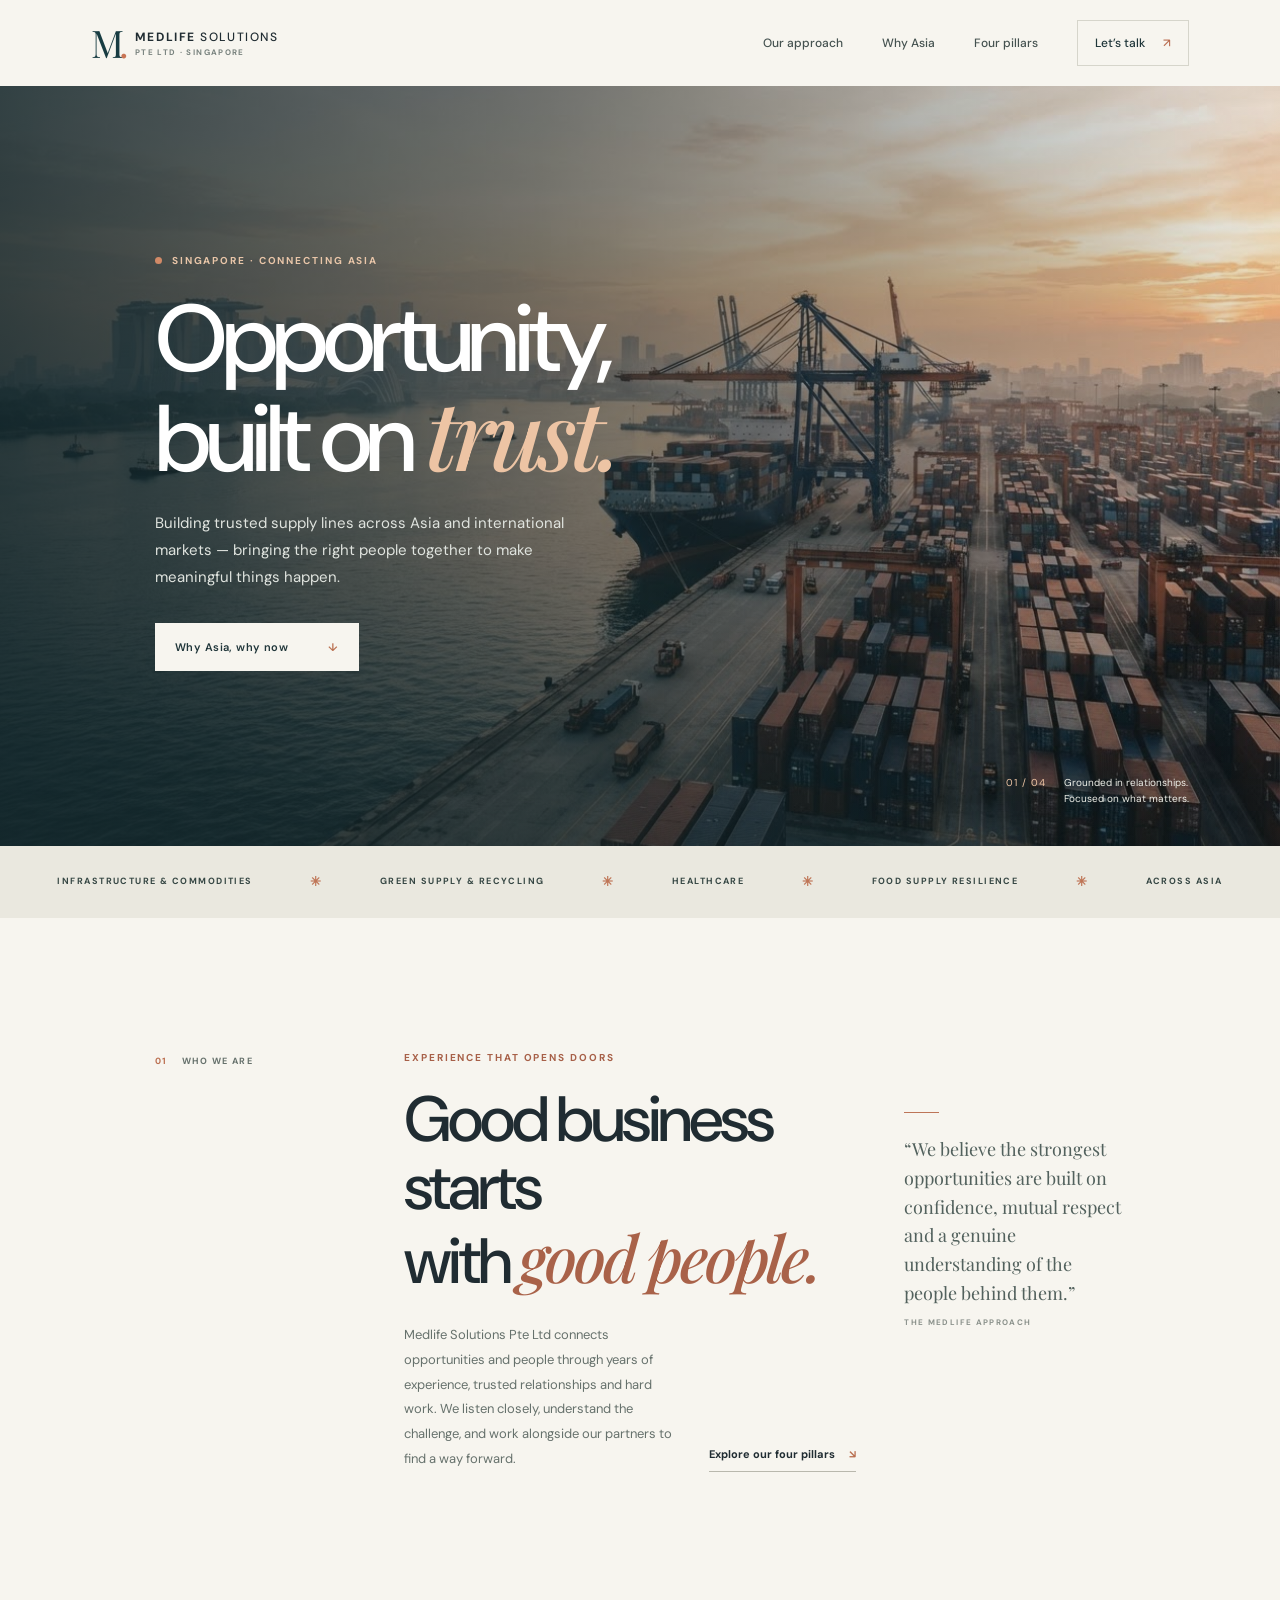
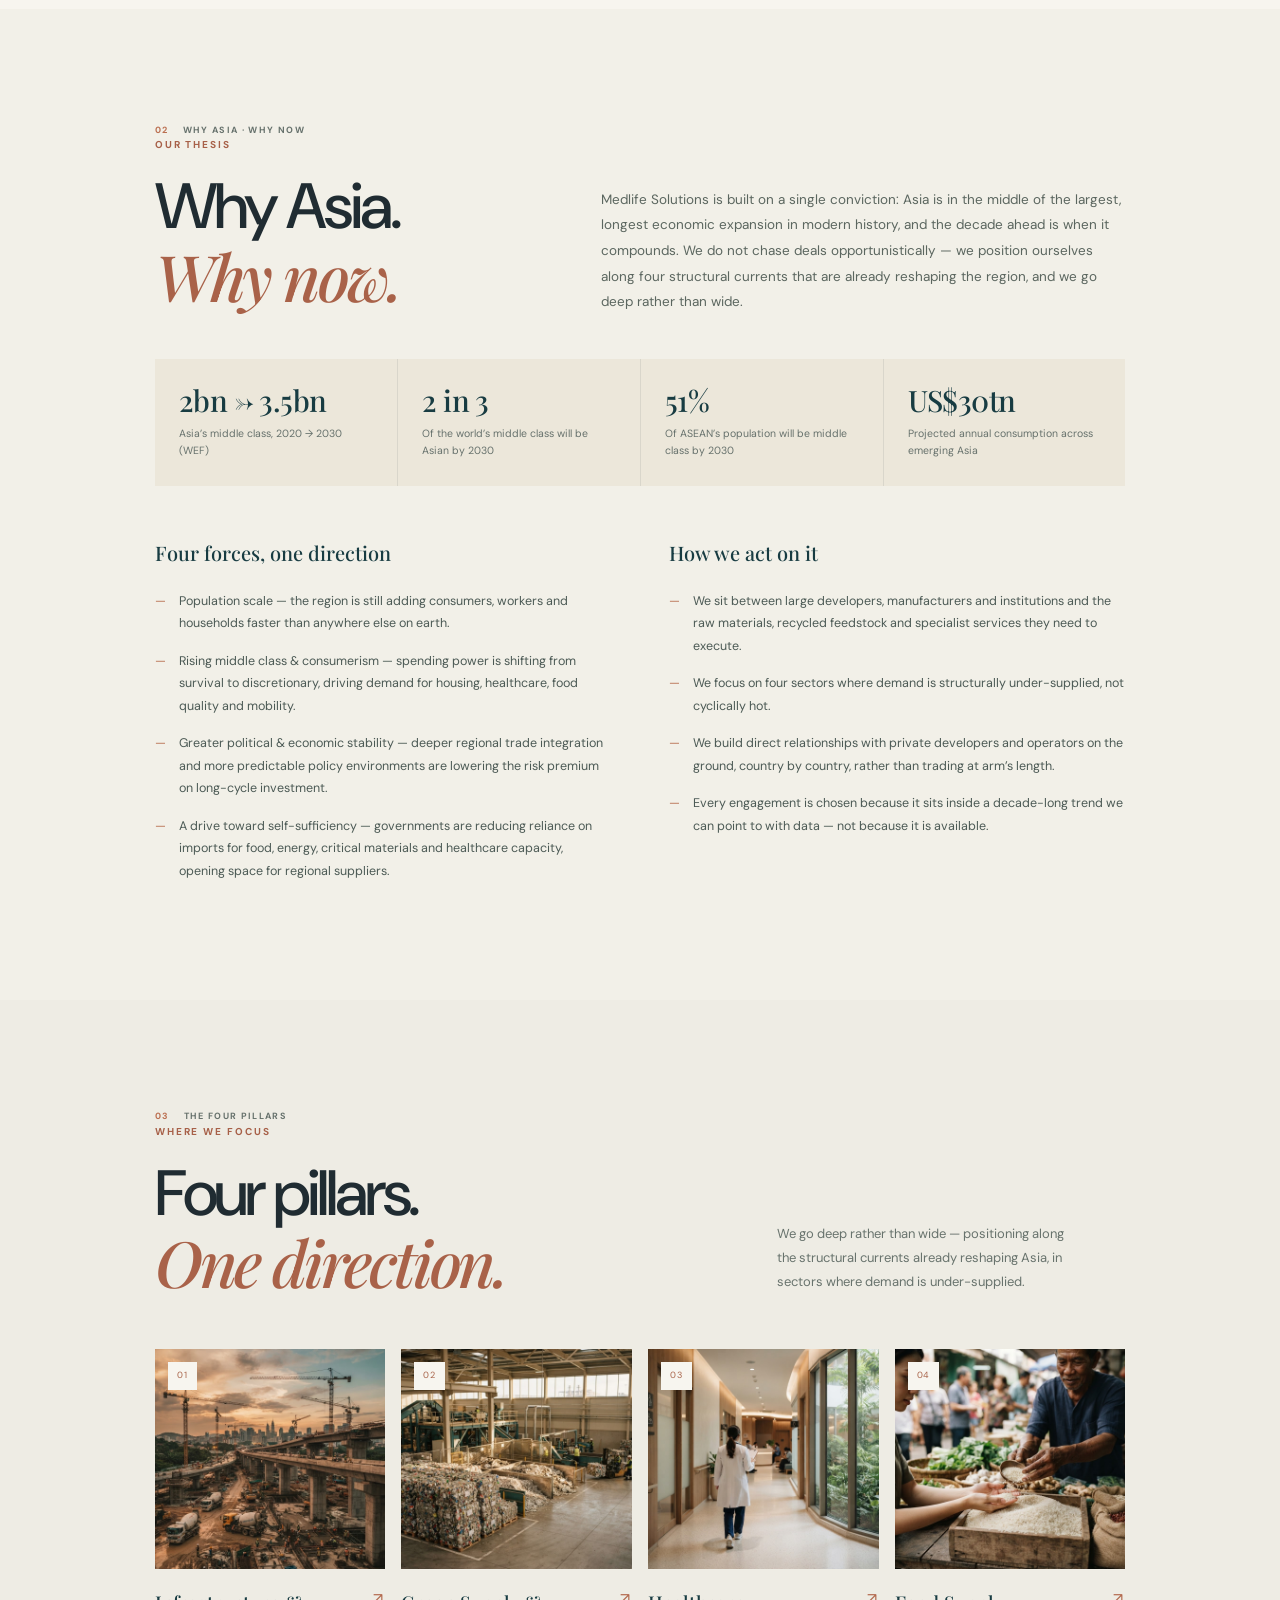
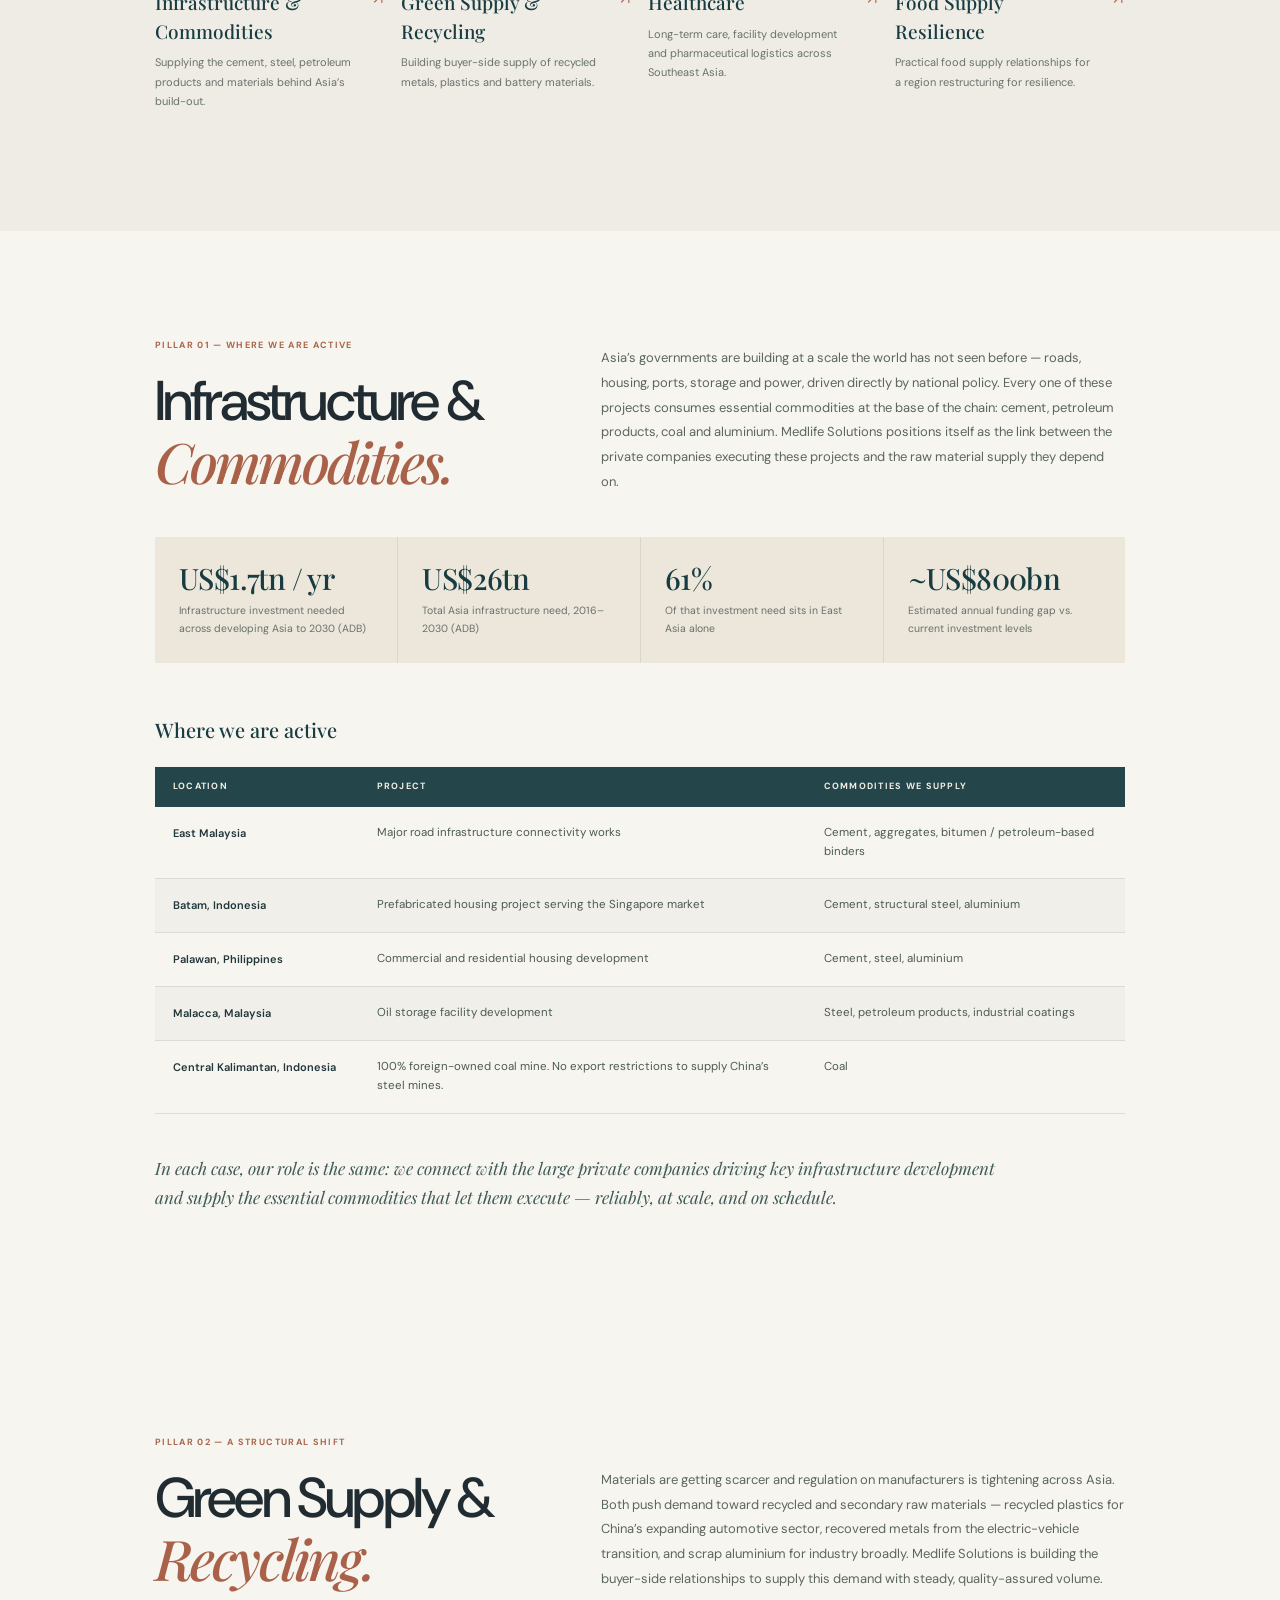
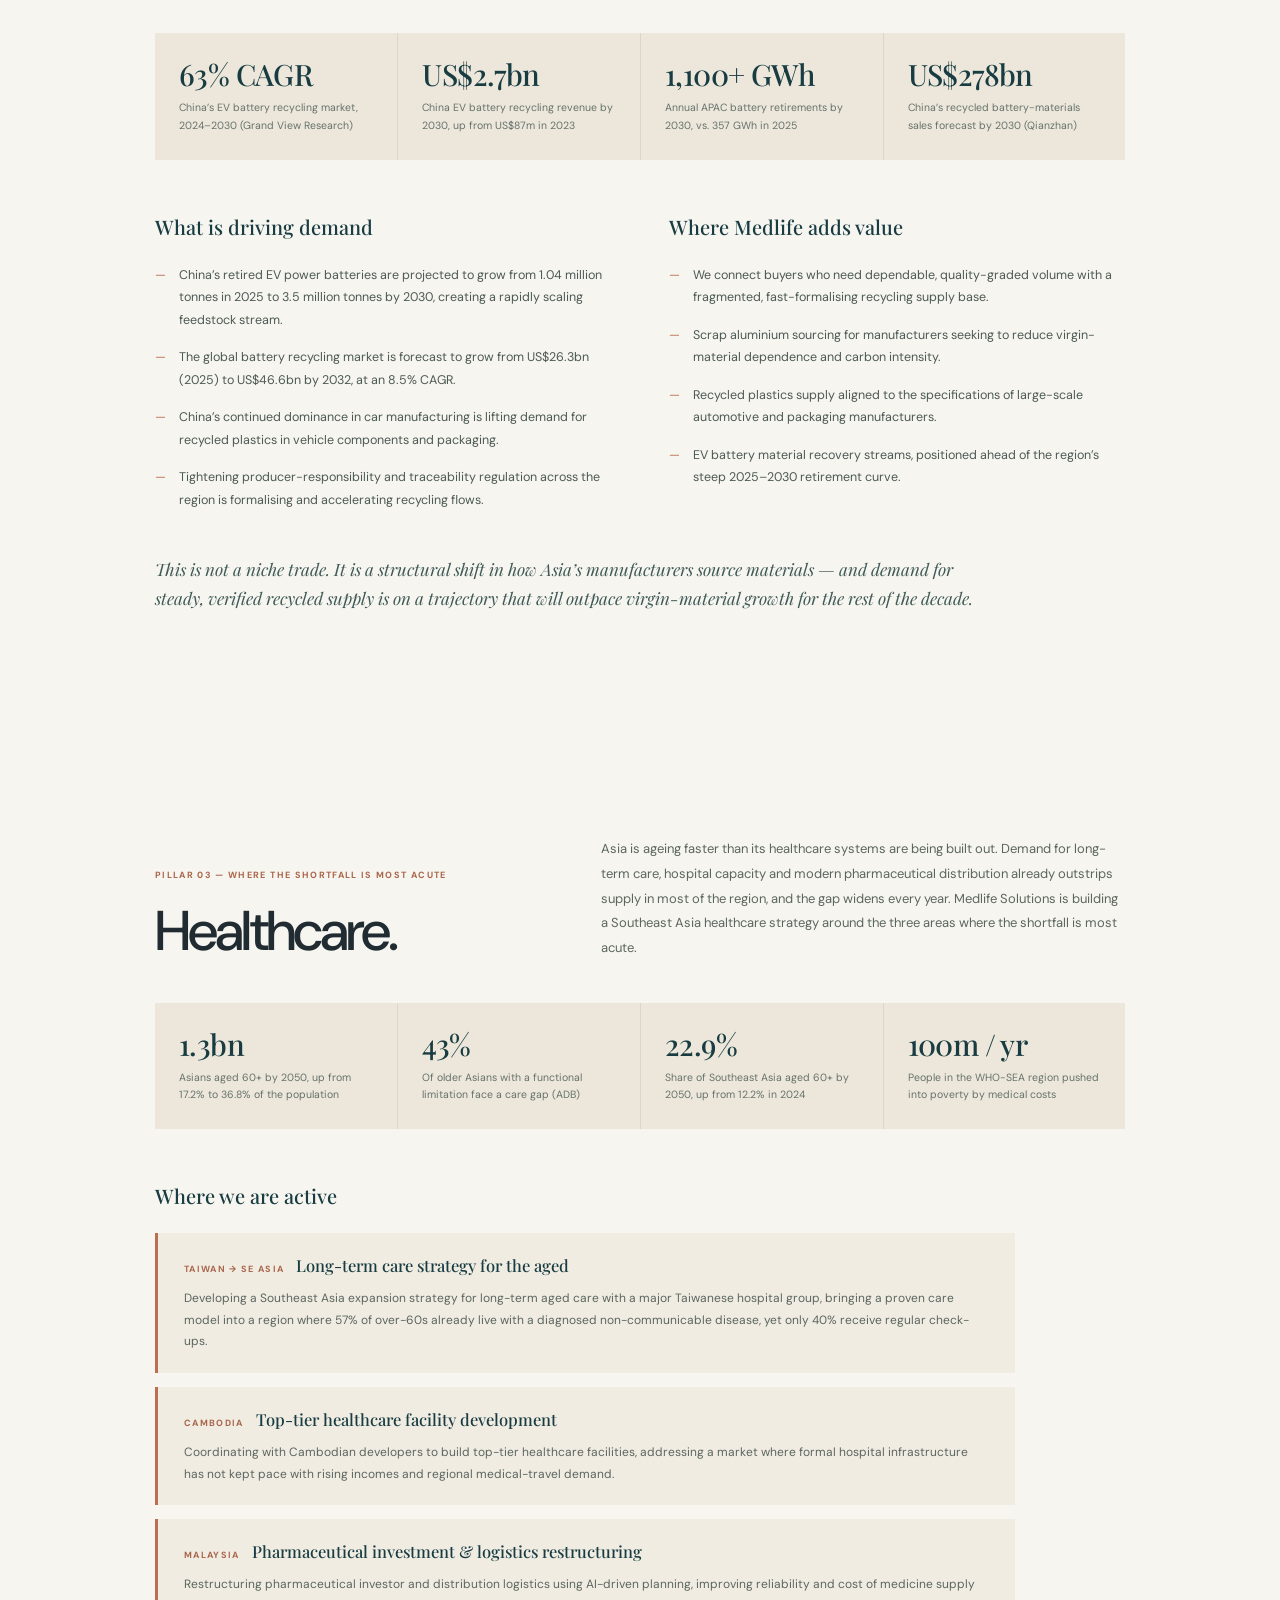
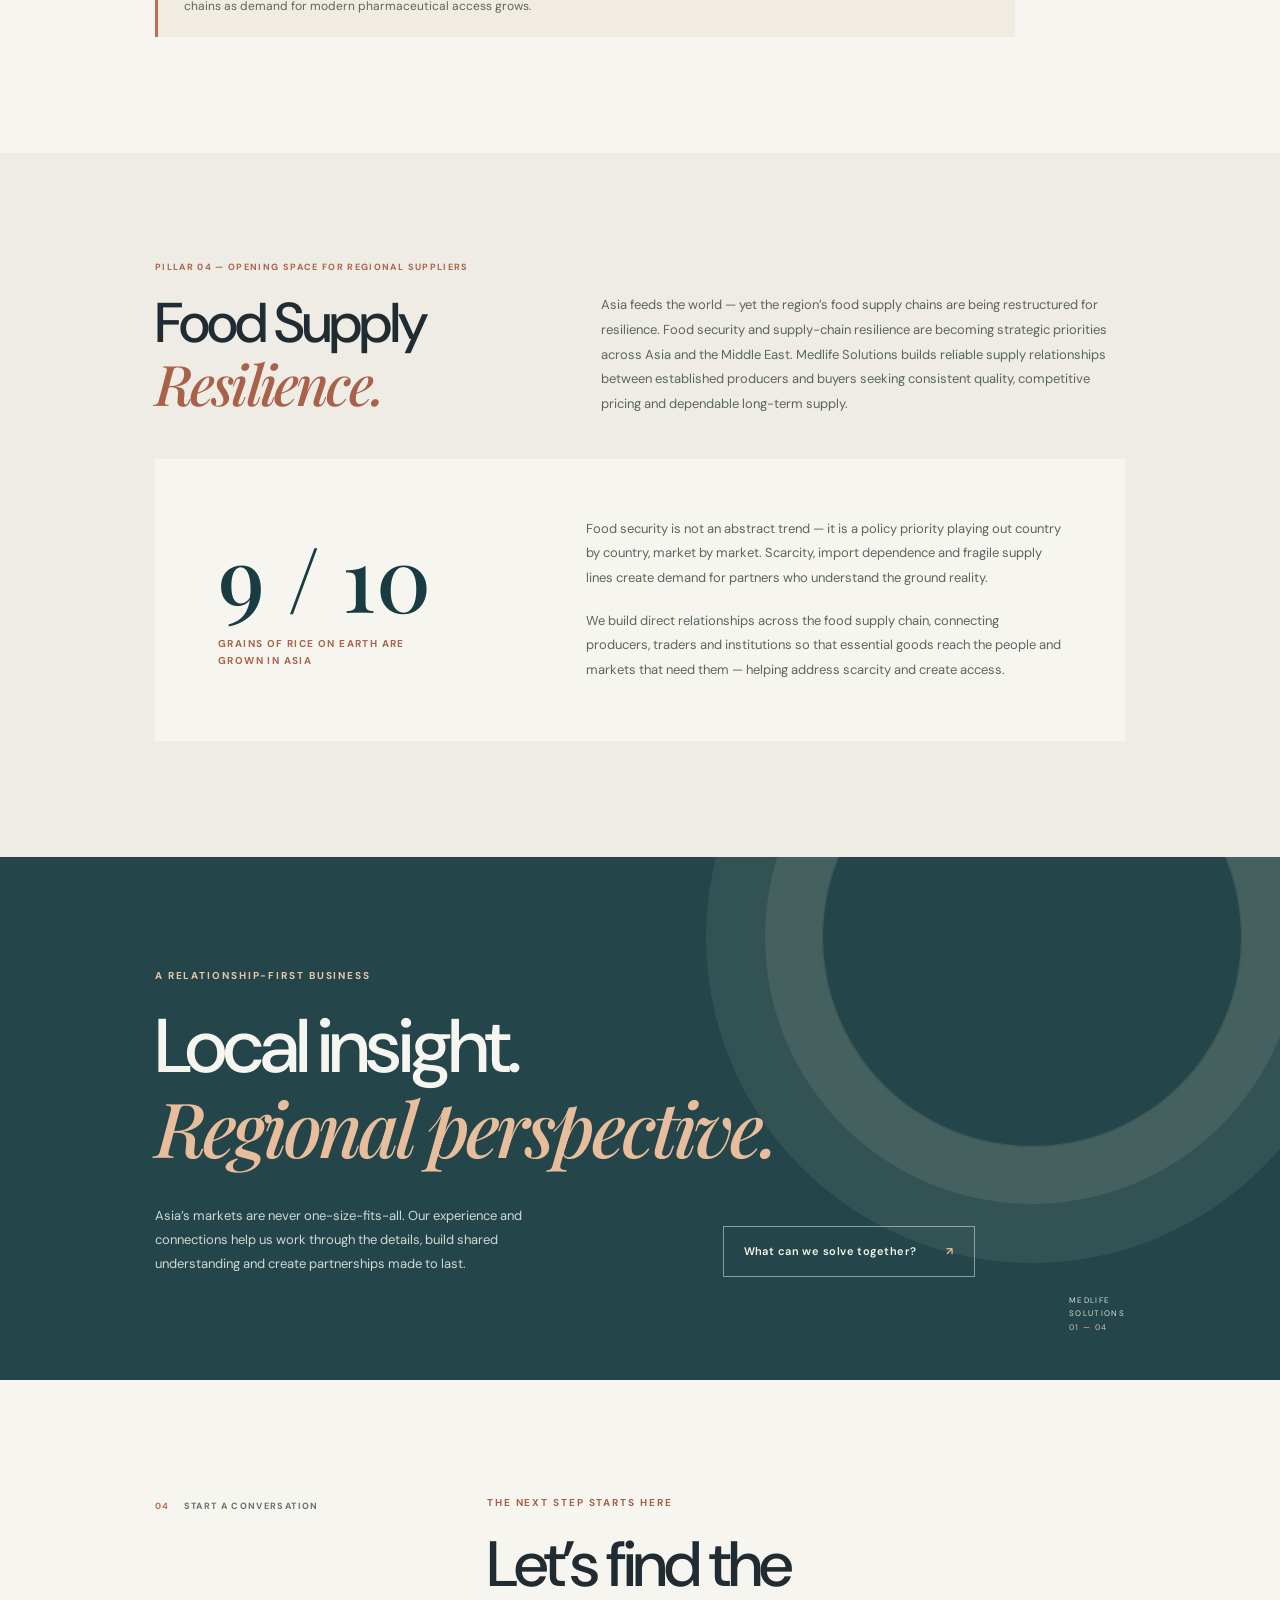
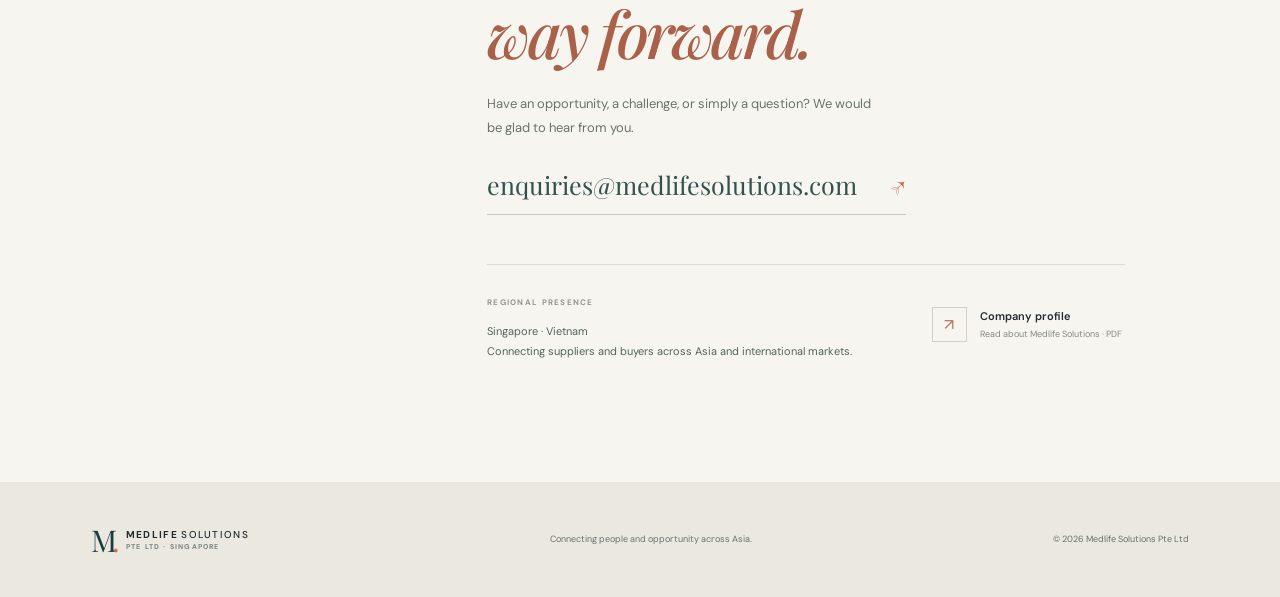
==== commit bb73cbe4: "Update homepage copy: regional presence, hero headline, and food supply section" ====
--- a/index.html
+++ b/index.html
@@ -50,7 +50,7 @@
       <div class="hero-content" data-astro-cid-j7pv25f6>
         <p class="eyebrow light" data-astro-cid-j7pv25f6><span data-astro-cid-j7pv25f6></span> Singapore · Connecting Asia</p>
         <h1 data-astro-cid-j7pv25f6>Opportunity,<br data-astro-cid-j7pv25f6>built on <em data-astro-cid-j7pv25f6>trust.</em></h1>
-        <p class="hero-copy" data-astro-cid-j7pv25f6>Building the supply lines behind Asia’s next decade of growth — bringing the right people together to make meaningful things happen.</p>
+        <p class="hero-copy" data-astro-cid-j7pv25f6>Building trusted supply lines across Asia and international markets — bringing the right people together to make meaningful things happen.</p>
         <a class="button button-light" href="#thesis" data-astro-cid-j7pv25f6>Why Asia, why now <span data-astro-cid-j7pv25f6>↓</span></a>
       </div>
       <div class="hero-note" data-astro-cid-j7pv25f6>
@@ -318,7 +318,7 @@
           <p class="pillar-label" data-astro-cid-j7pv25f6>PILLAR 04 — OPENING SPACE FOR REGIONAL SUPPLIERS</p>
           <h2 data-astro-cid-j7pv25f6>Food Supply<br data-astro-cid-j7pv25f6><em data-astro-cid-j7pv25f6>Resilience.</em></h2>
         </div>
-        <p class="pillar-intro" data-astro-cid-j7pv25f6>Asia feeds the world — yet the region’s food supply chains are being restructured for resilience. As governments reduce reliance on imports and open space for regional suppliers, Medlife Solutions builds the practical, trusted relationships that move essential food goods to where they are needed.</p>
+        <p class="pillar-intro" data-astro-cid-j7pv25f6>Asia feeds the world — yet the region’s food supply chains are being restructured for resilience. Food security and supply-chain resilience are becoming strategic priorities across Asia and the Middle East. Medlife Solutions builds reliable supply relationships between established producers and buyers seeking consistent quality, competitive pricing and dependable long-term supply.</p>
       </div>
       <div class="food-grid" data-astro-cid-j7pv25f6>
         <div class="food-stat" data-astro-cid-j7pv25f6>
@@ -355,8 +355,8 @@
         <a class="contact-link" href="mailto:enquiries@medlifesolutions.com" data-astro-cid-j7pv25f6>enquiries@medlifesolutions.com <span data-astro-cid-j7pv25f6>↗</span></a>
         <div class="contact-lower" data-astro-cid-j7pv25f6>
           <div data-astro-cid-j7pv25f6>
-            <span class="mini-label" data-astro-cid-j7pv25f6>BASED IN</span>
-            <p data-astro-cid-j7pv25f6>Singapore<br data-astro-cid-j7pv25f6>Working across Asia</p>
+            <span class="mini-label" data-astro-cid-j7pv25f6>REGIONAL PRESENCE</span>
+            <p data-astro-cid-j7pv25f6>Singapore · Vietnam<br data-astro-cid-j7pv25f6>Connecting suppliers and buyers across Asia and international markets.</p>
           </div>
           <a class="profile-link" href="/assets/docs/Medlife_Solutions_Company_Profile.pdf" target="_blank" rel="noopener noreferrer" data-astro-cid-j7pv25f6>
             <span class="pdf-icon" data-astro-cid-j7pv25f6>↗</span>
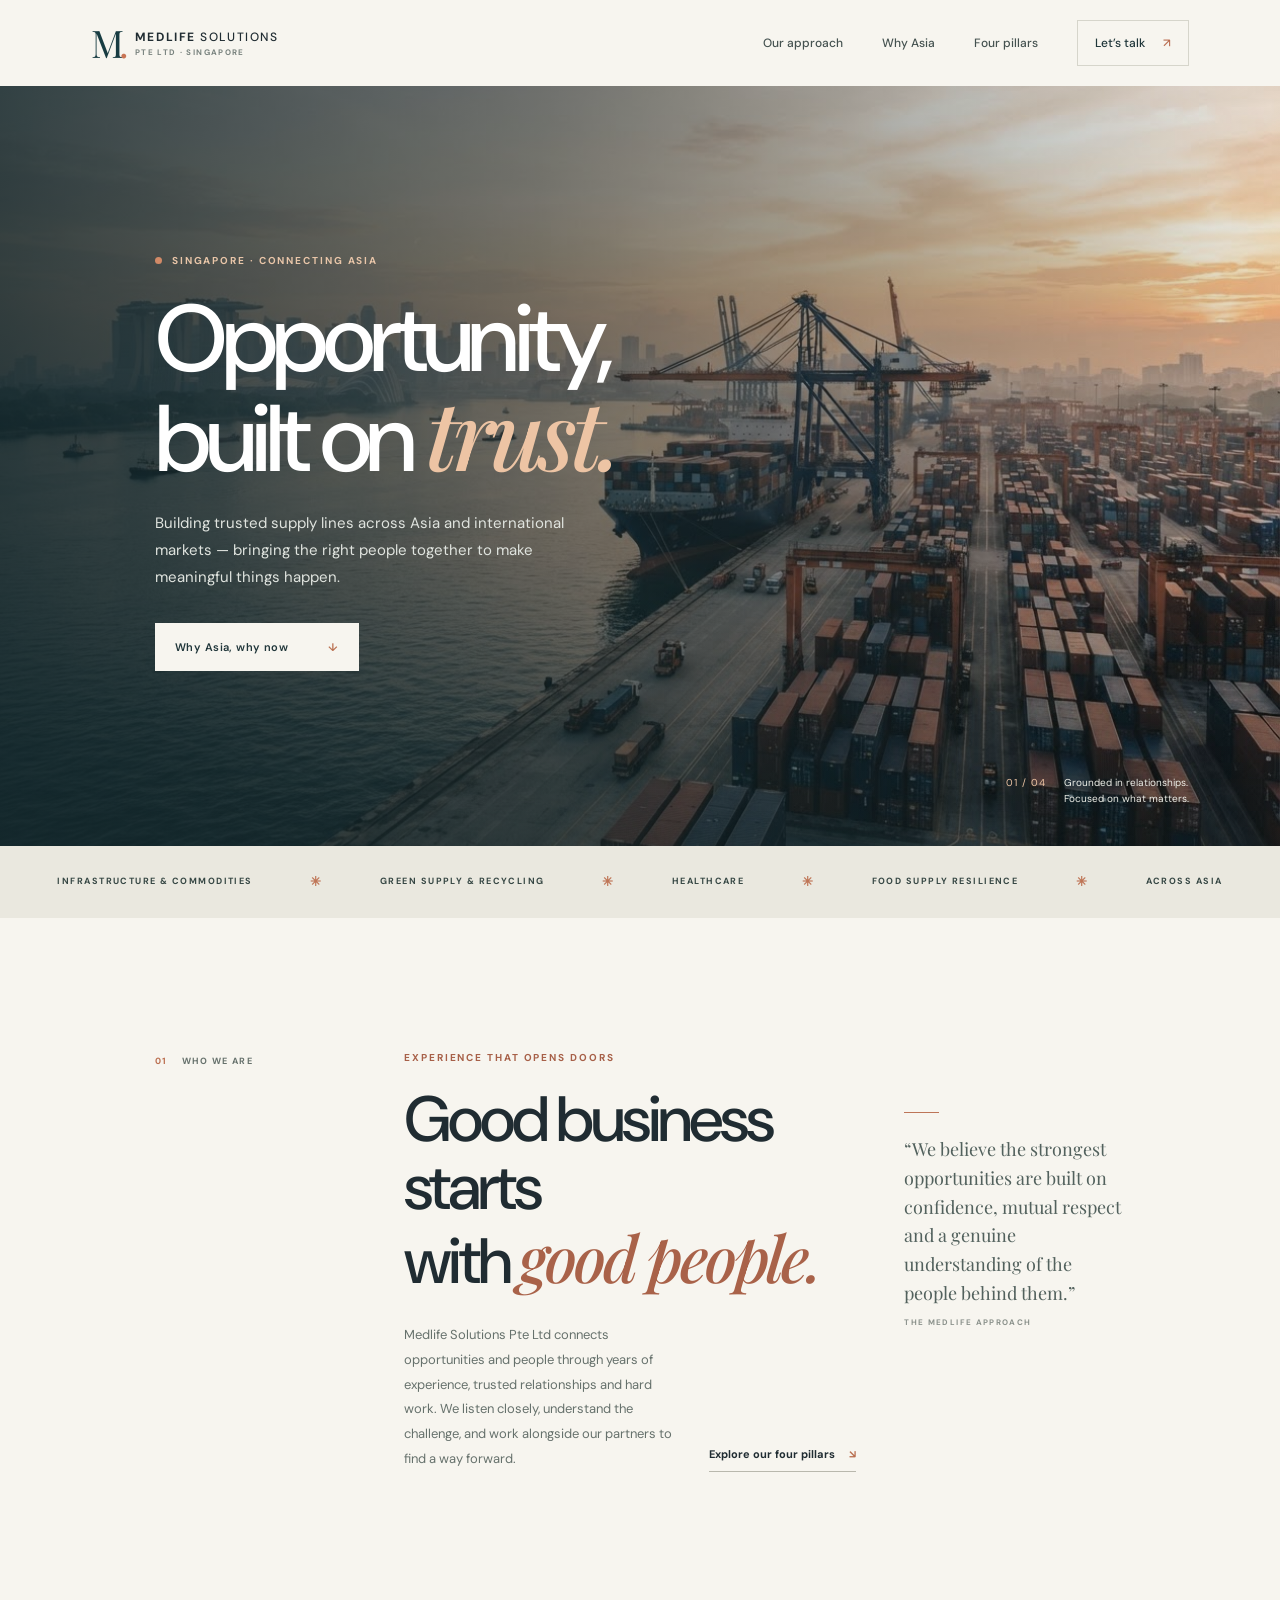
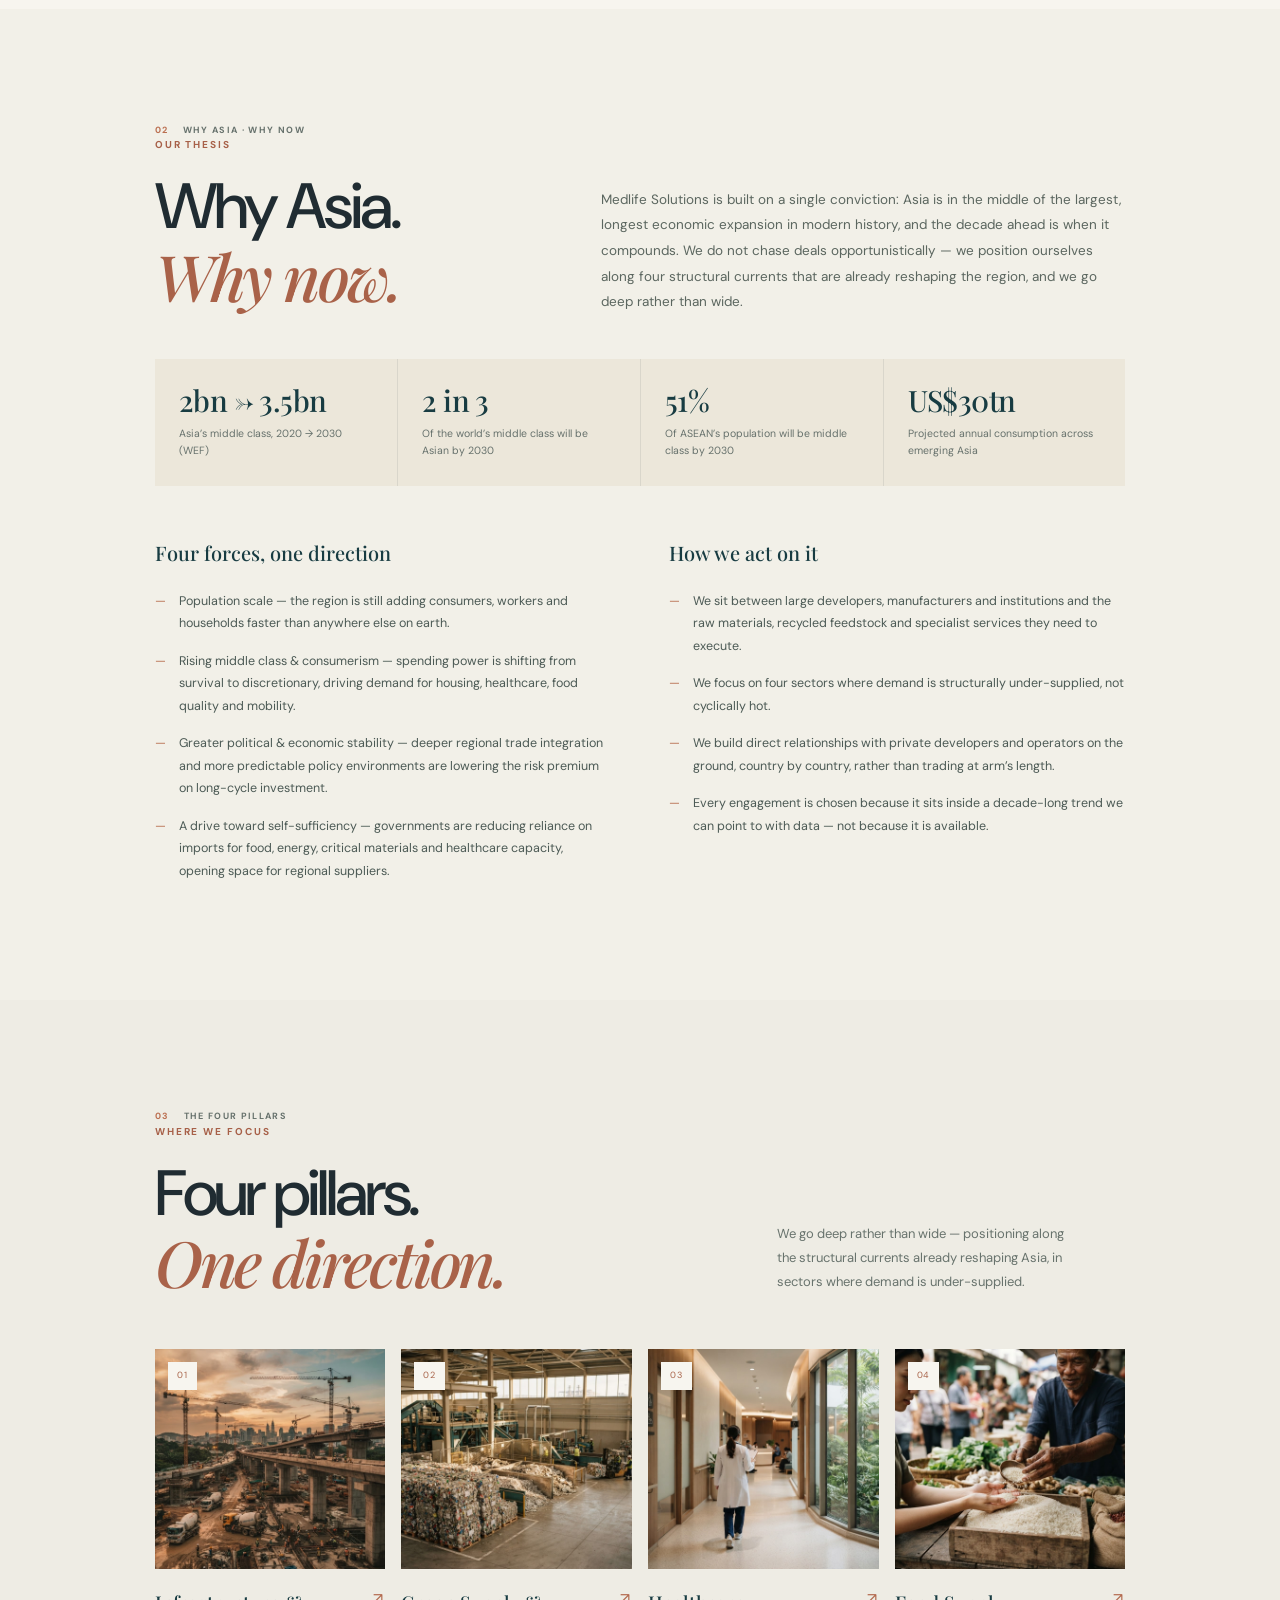
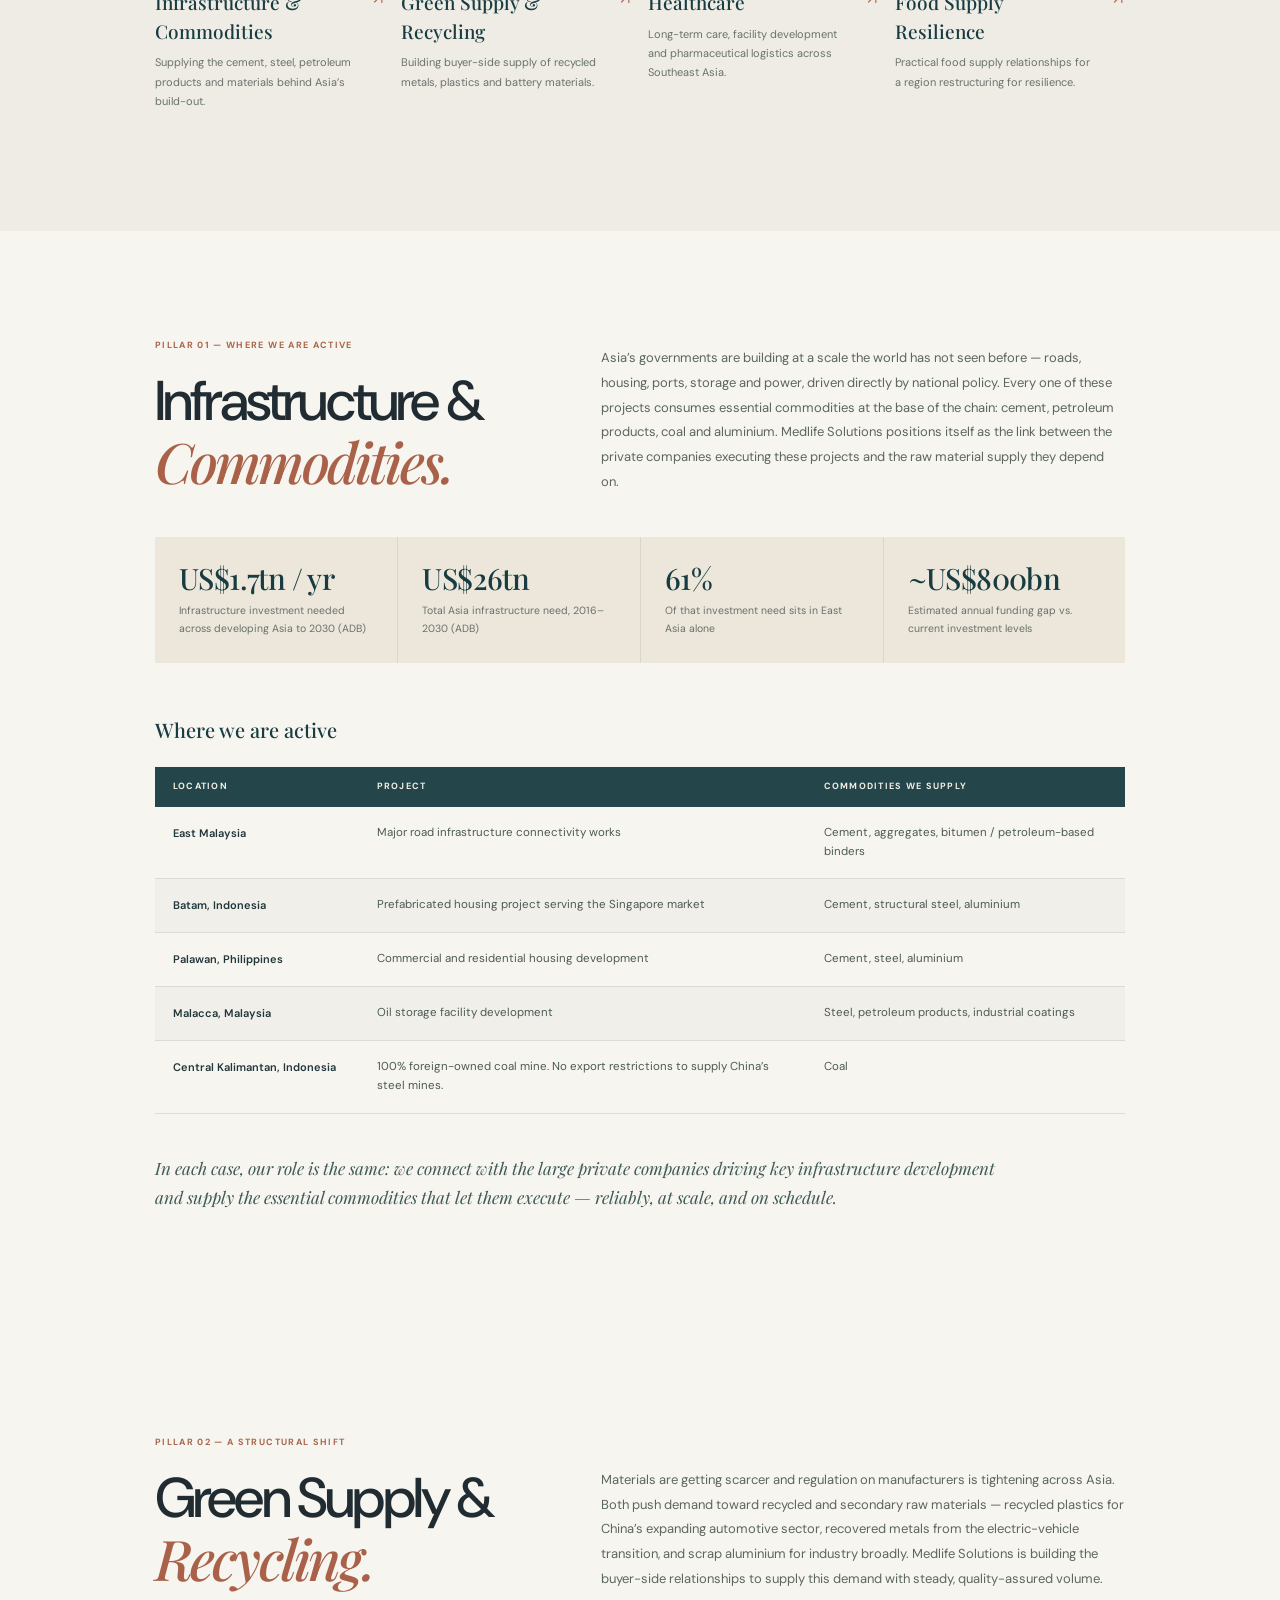
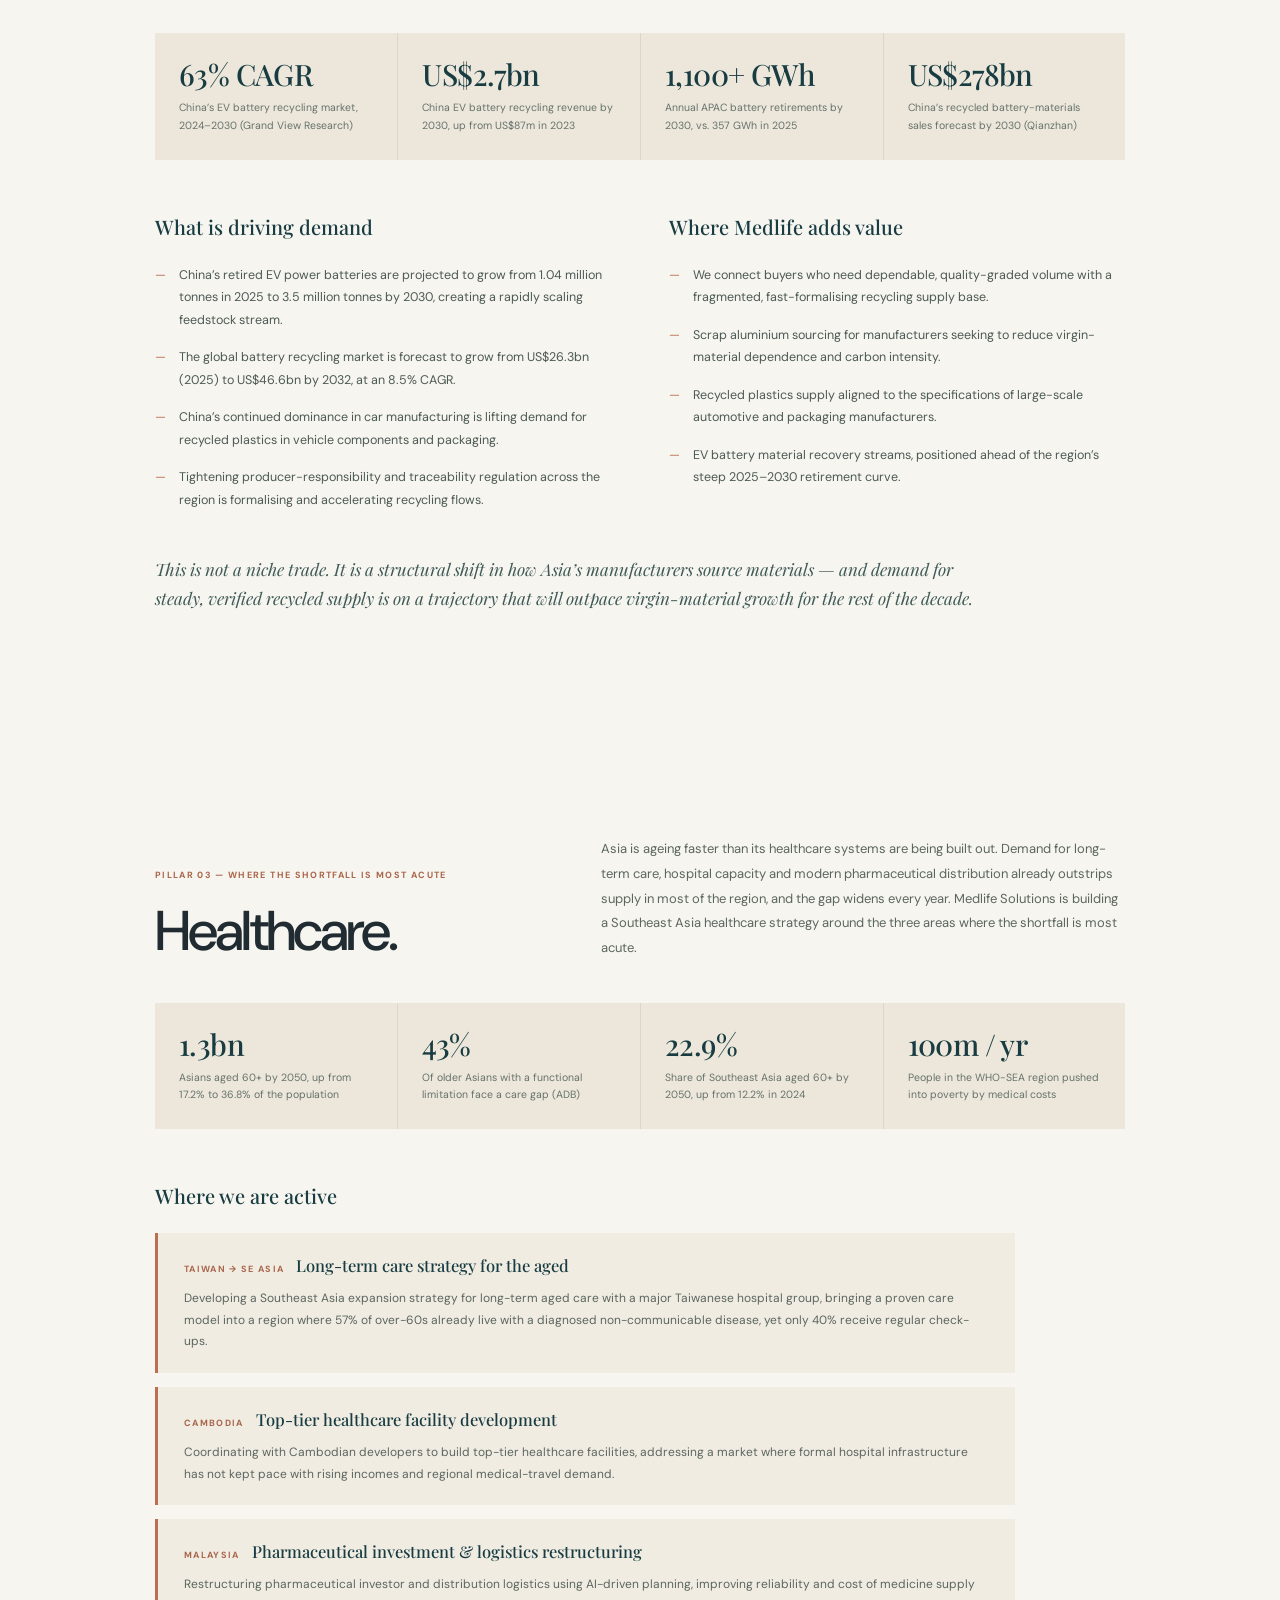
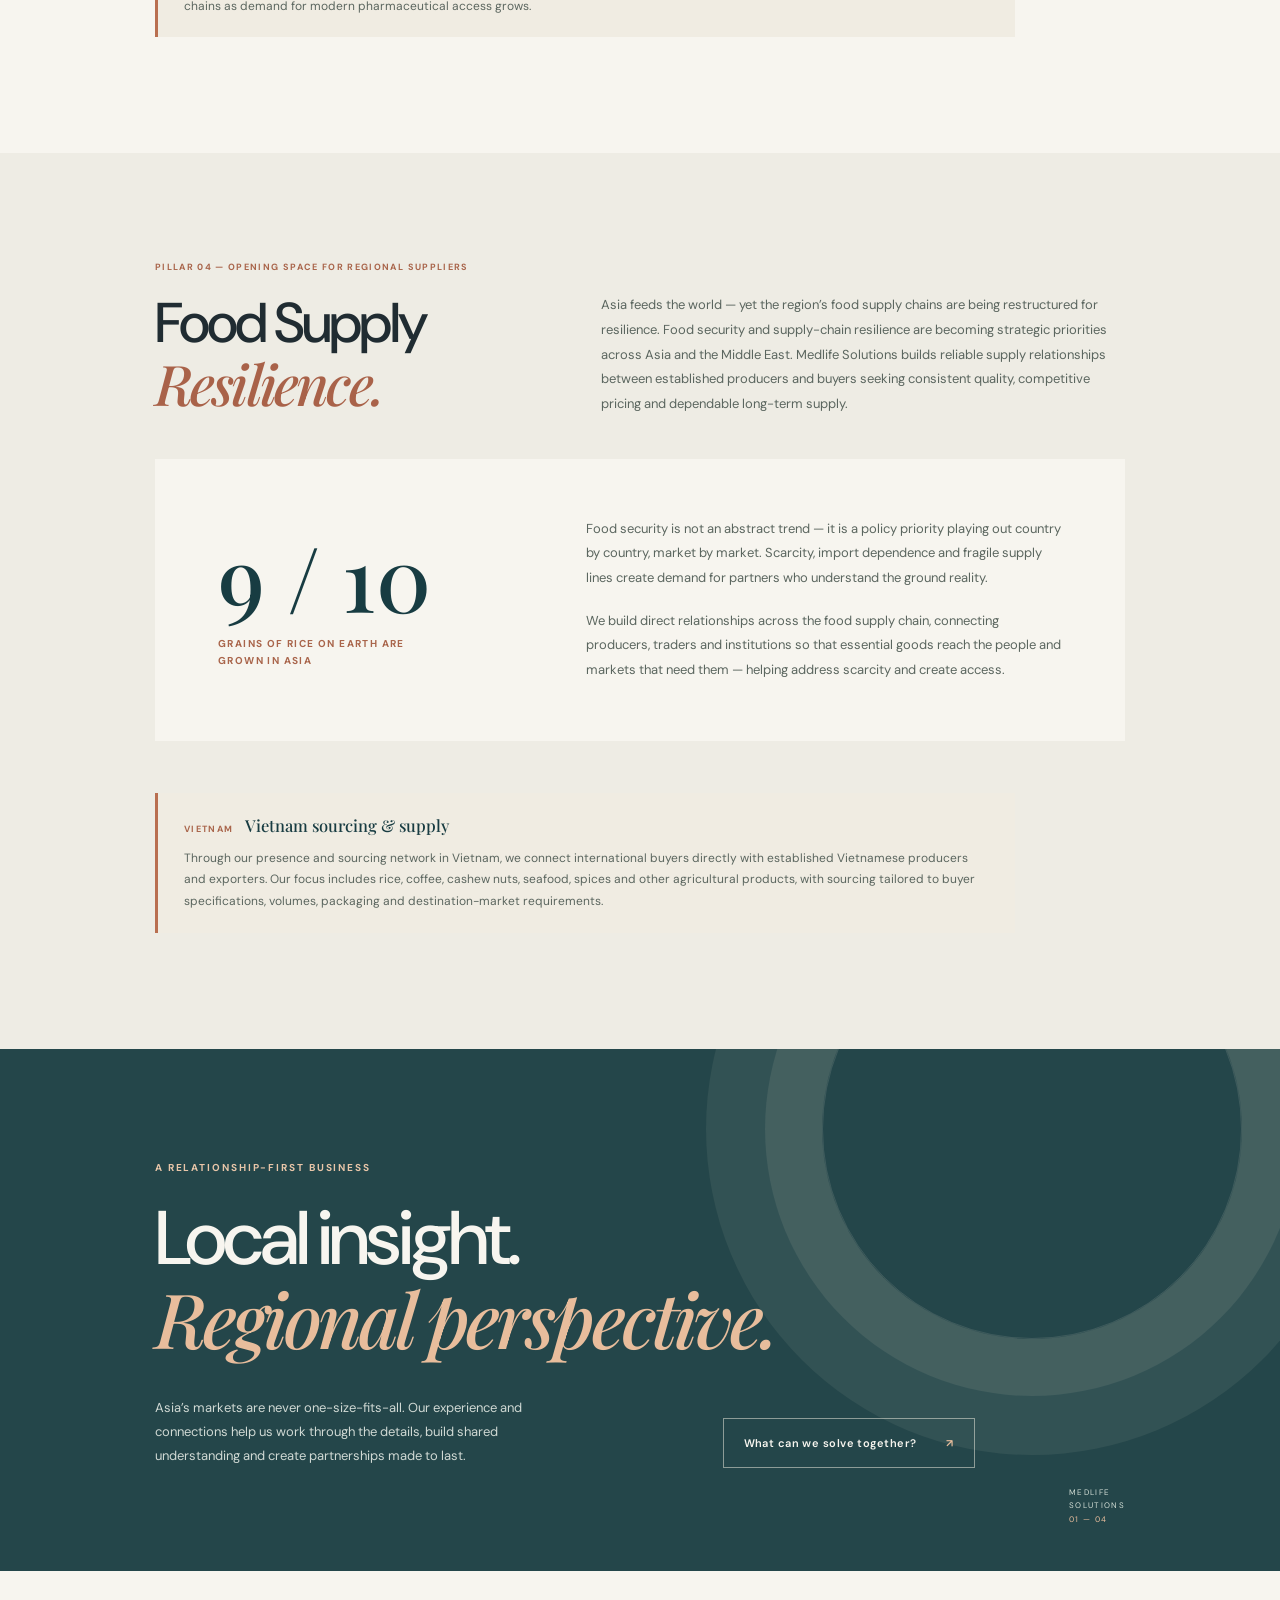
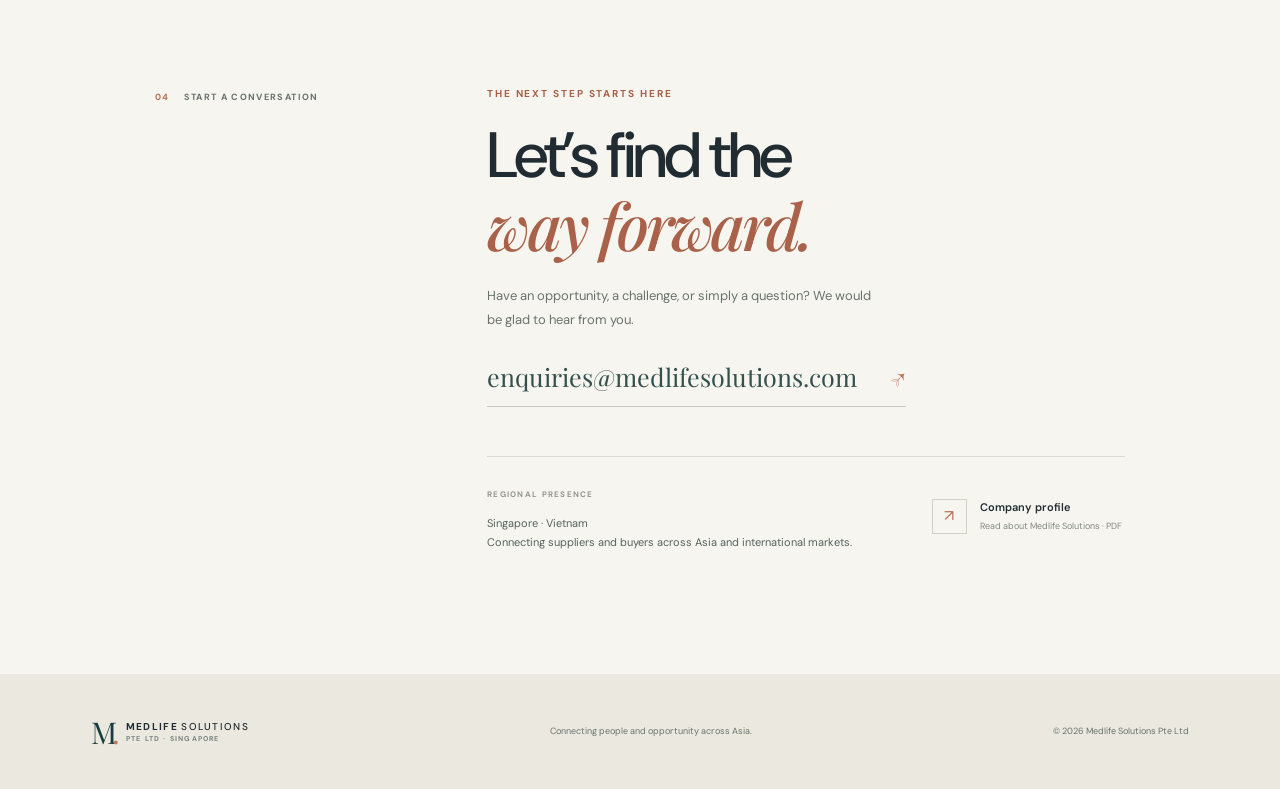
==== commit c910c5f4: "Add Vietnam sourcing & supply to Food Supply Resilience section" ====
--- a/index.html
+++ b/index.html
@@ -330,6 +330,14 @@
           <p data-astro-cid-j7pv25f6>We build direct relationships across the food supply chain, connecting producers, traders and institutions so that essential goods reach the people and markets that need them — helping address scarcity and create access.</p>
         </div>
       </div>
+      <div class="pillar-body" data-astro-cid-j7pv25f6>
+        <div class="engagements" data-astro-cid-j7pv25f6>
+          <div class="engagement" data-astro-cid-j7pv25f6>
+            <p data-astro-cid-j7pv25f6><span class="region" data-astro-cid-j7pv25f6>VIETNAM</span><b data-astro-cid-j7pv25f6>Vietnam sourcing &amp; supply</b></p>
+            <span class="engagement-copy" data-astro-cid-j7pv25f6>Through our presence and sourcing network in Vietnam, we connect international buyers directly with established Vietnamese producers and exporters. Our focus includes rice, coffee, cashew nuts, seafood, spices and other agricultural products, with sourcing tailored to buyer specifications, volumes, packaging and destination-market requirements.</span>
+          </div>
+        </div>
+      </div>
     </section>
 
     <section id="partnership" class="partnership" data-astro-cid-j7pv25f6>
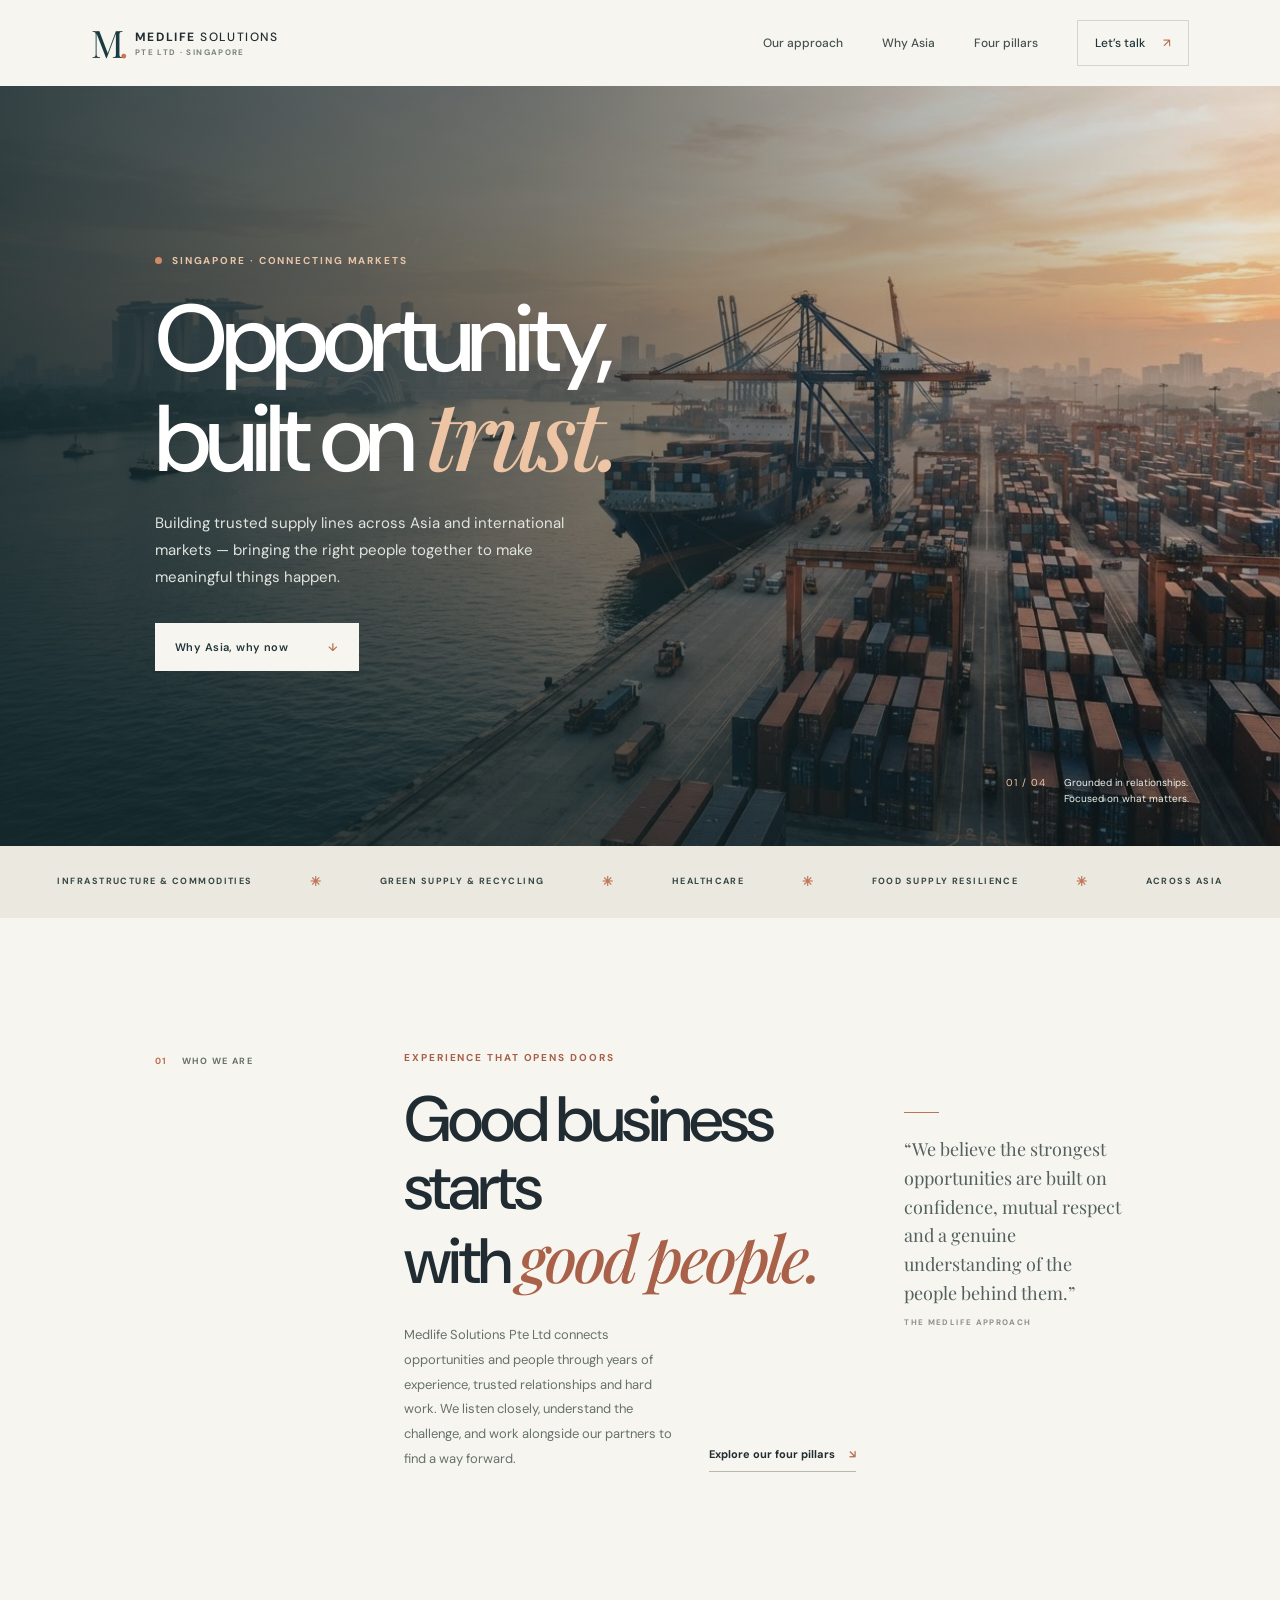
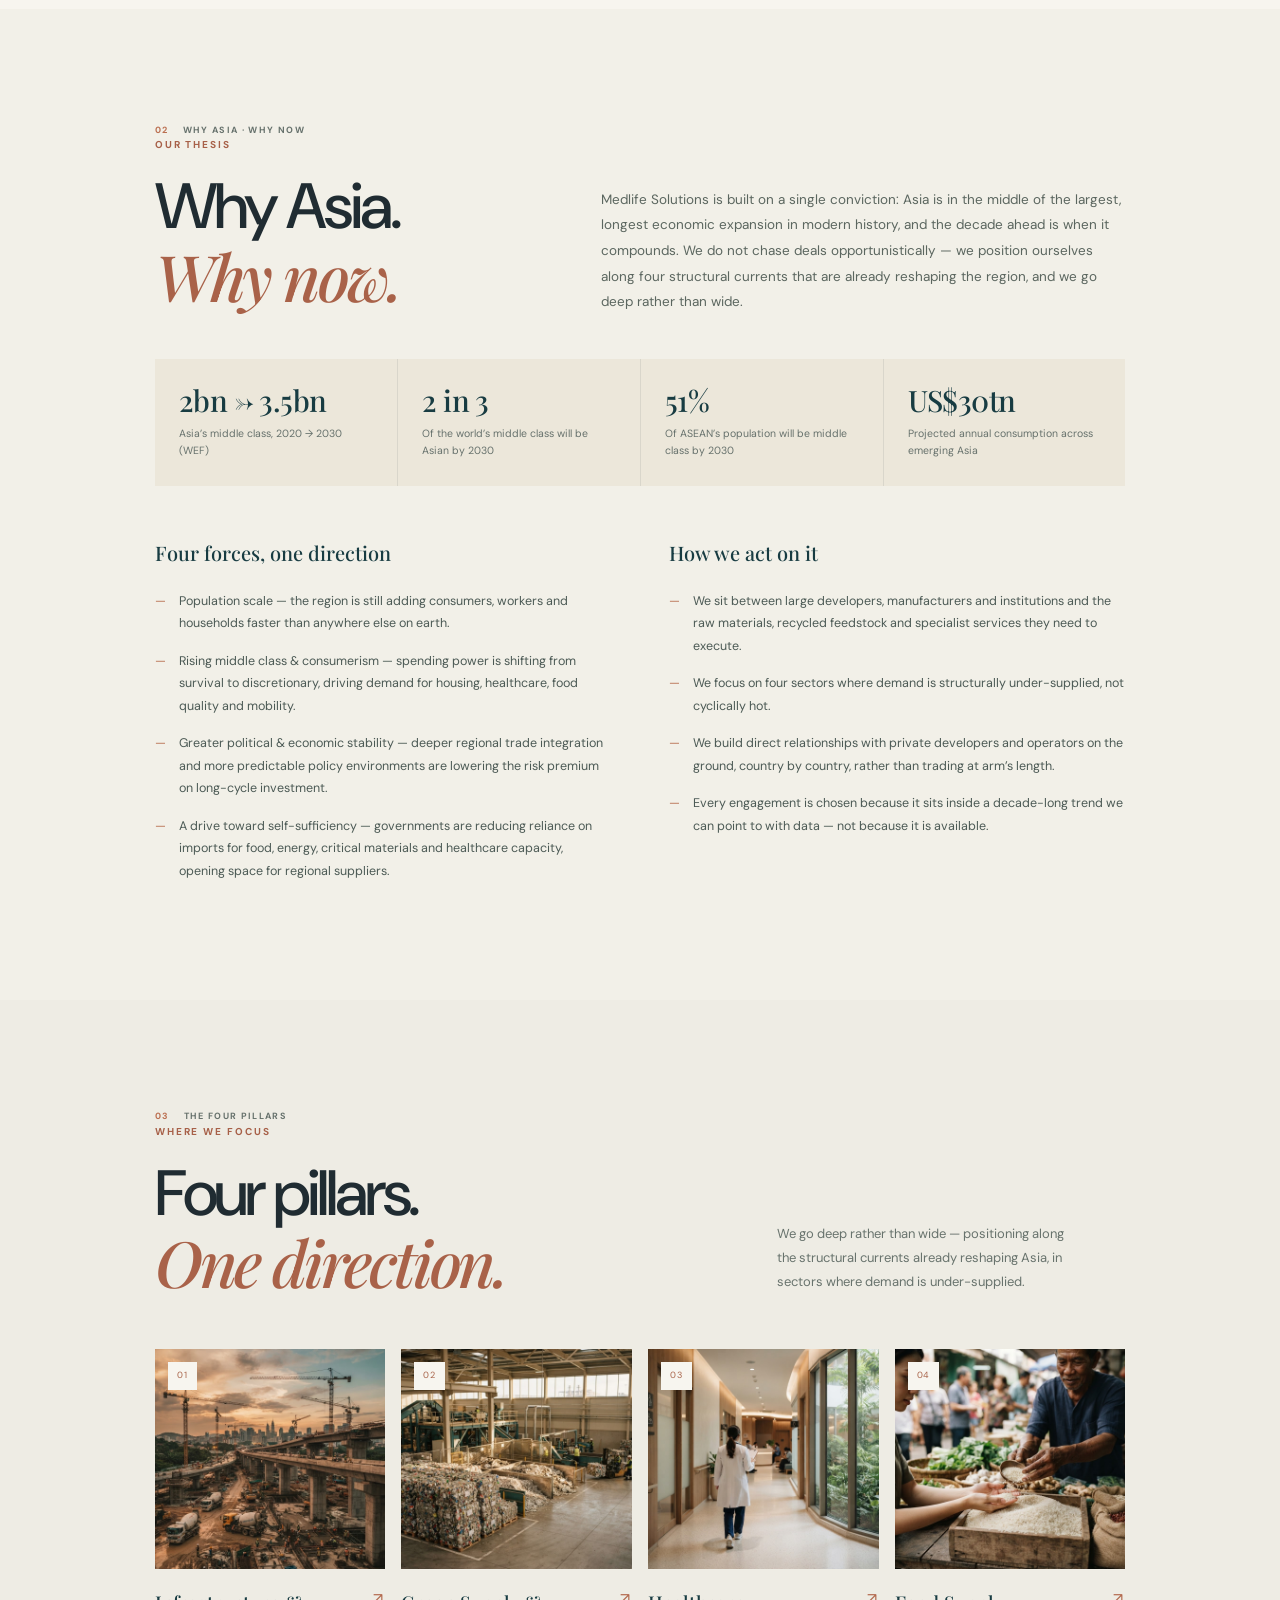
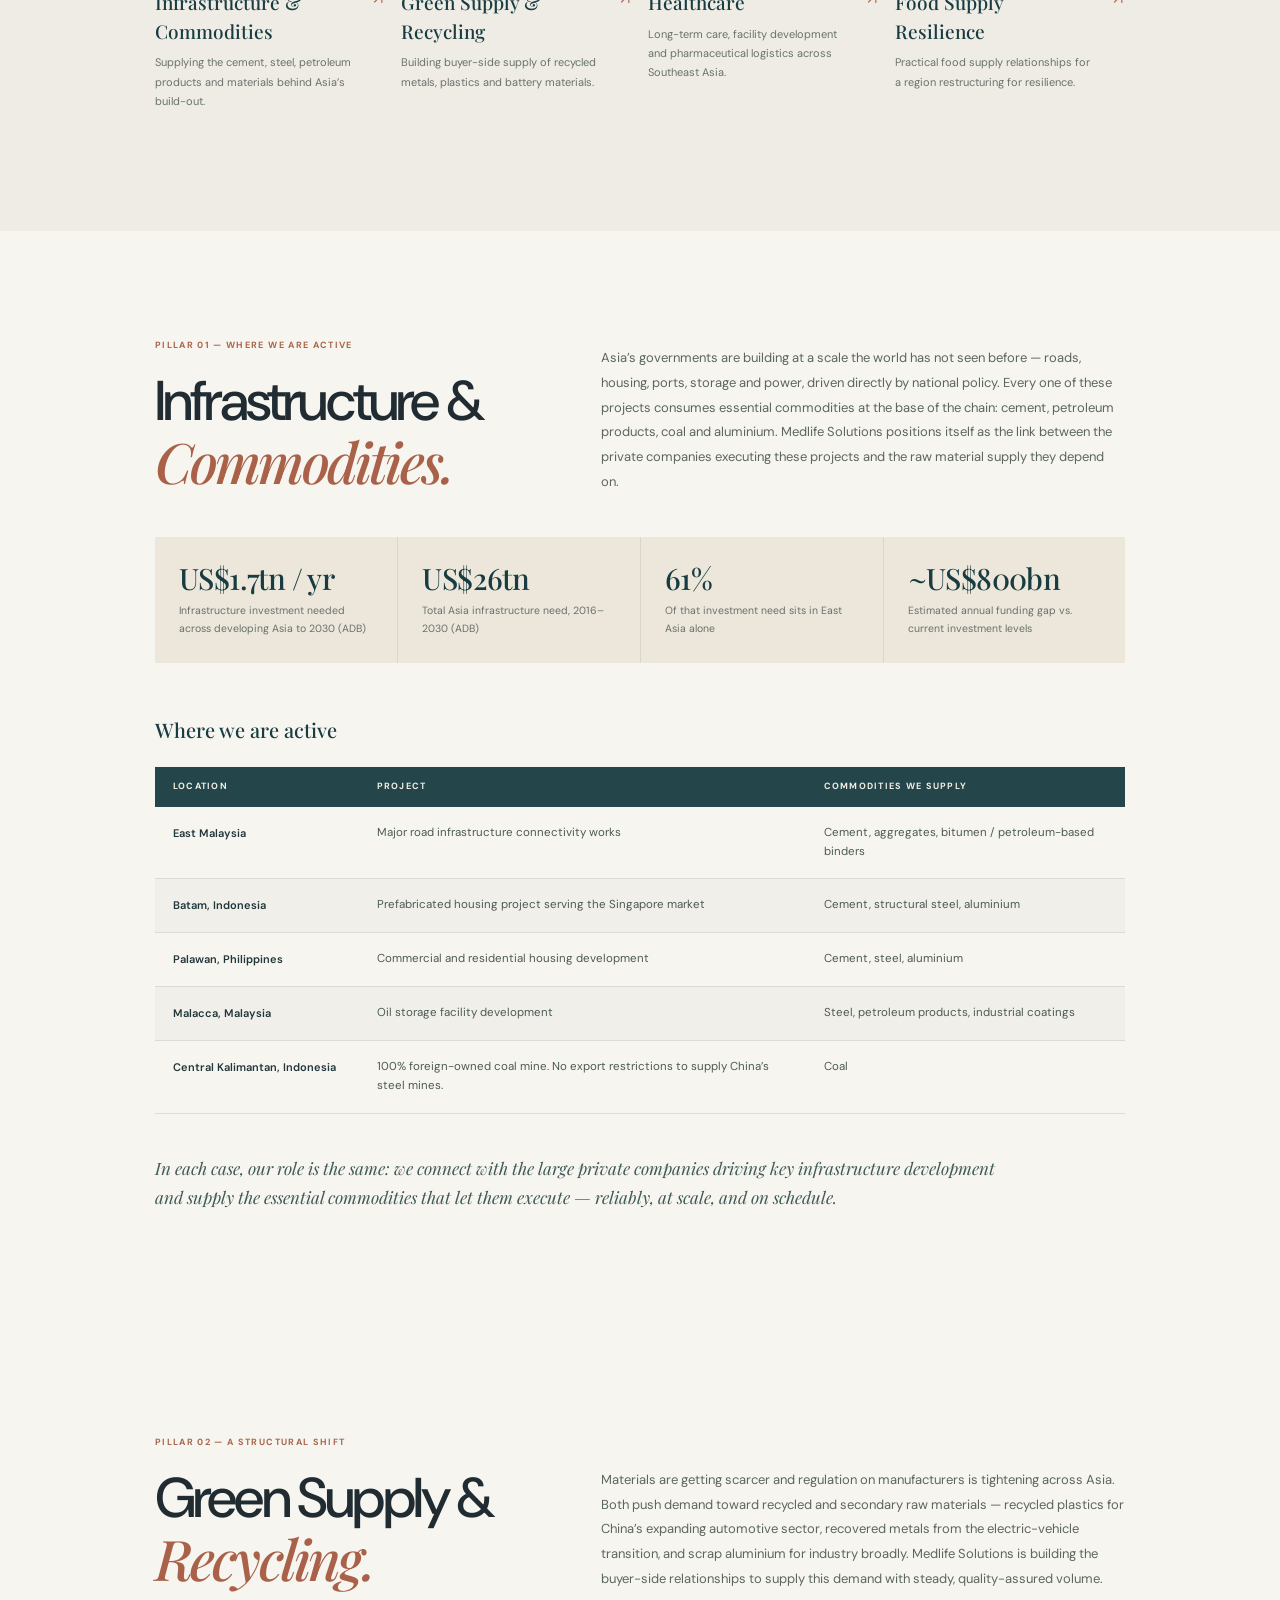
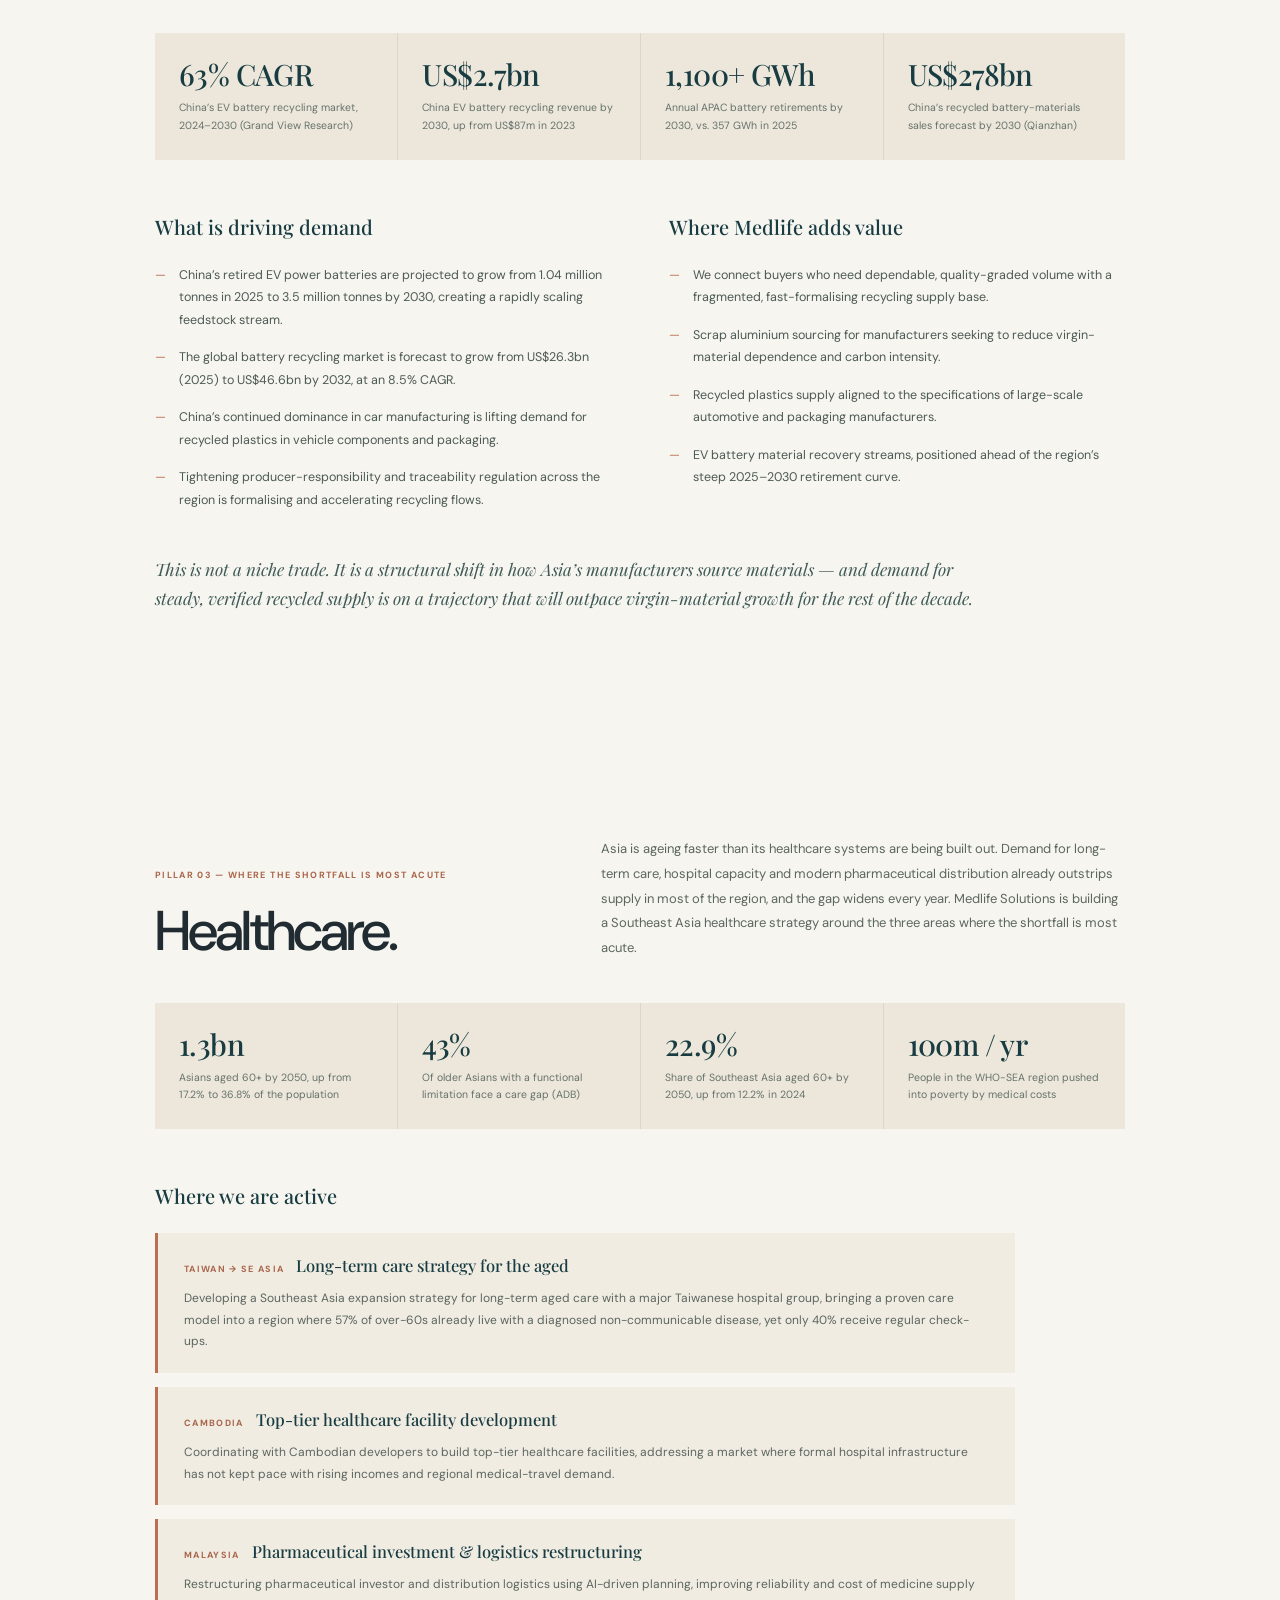
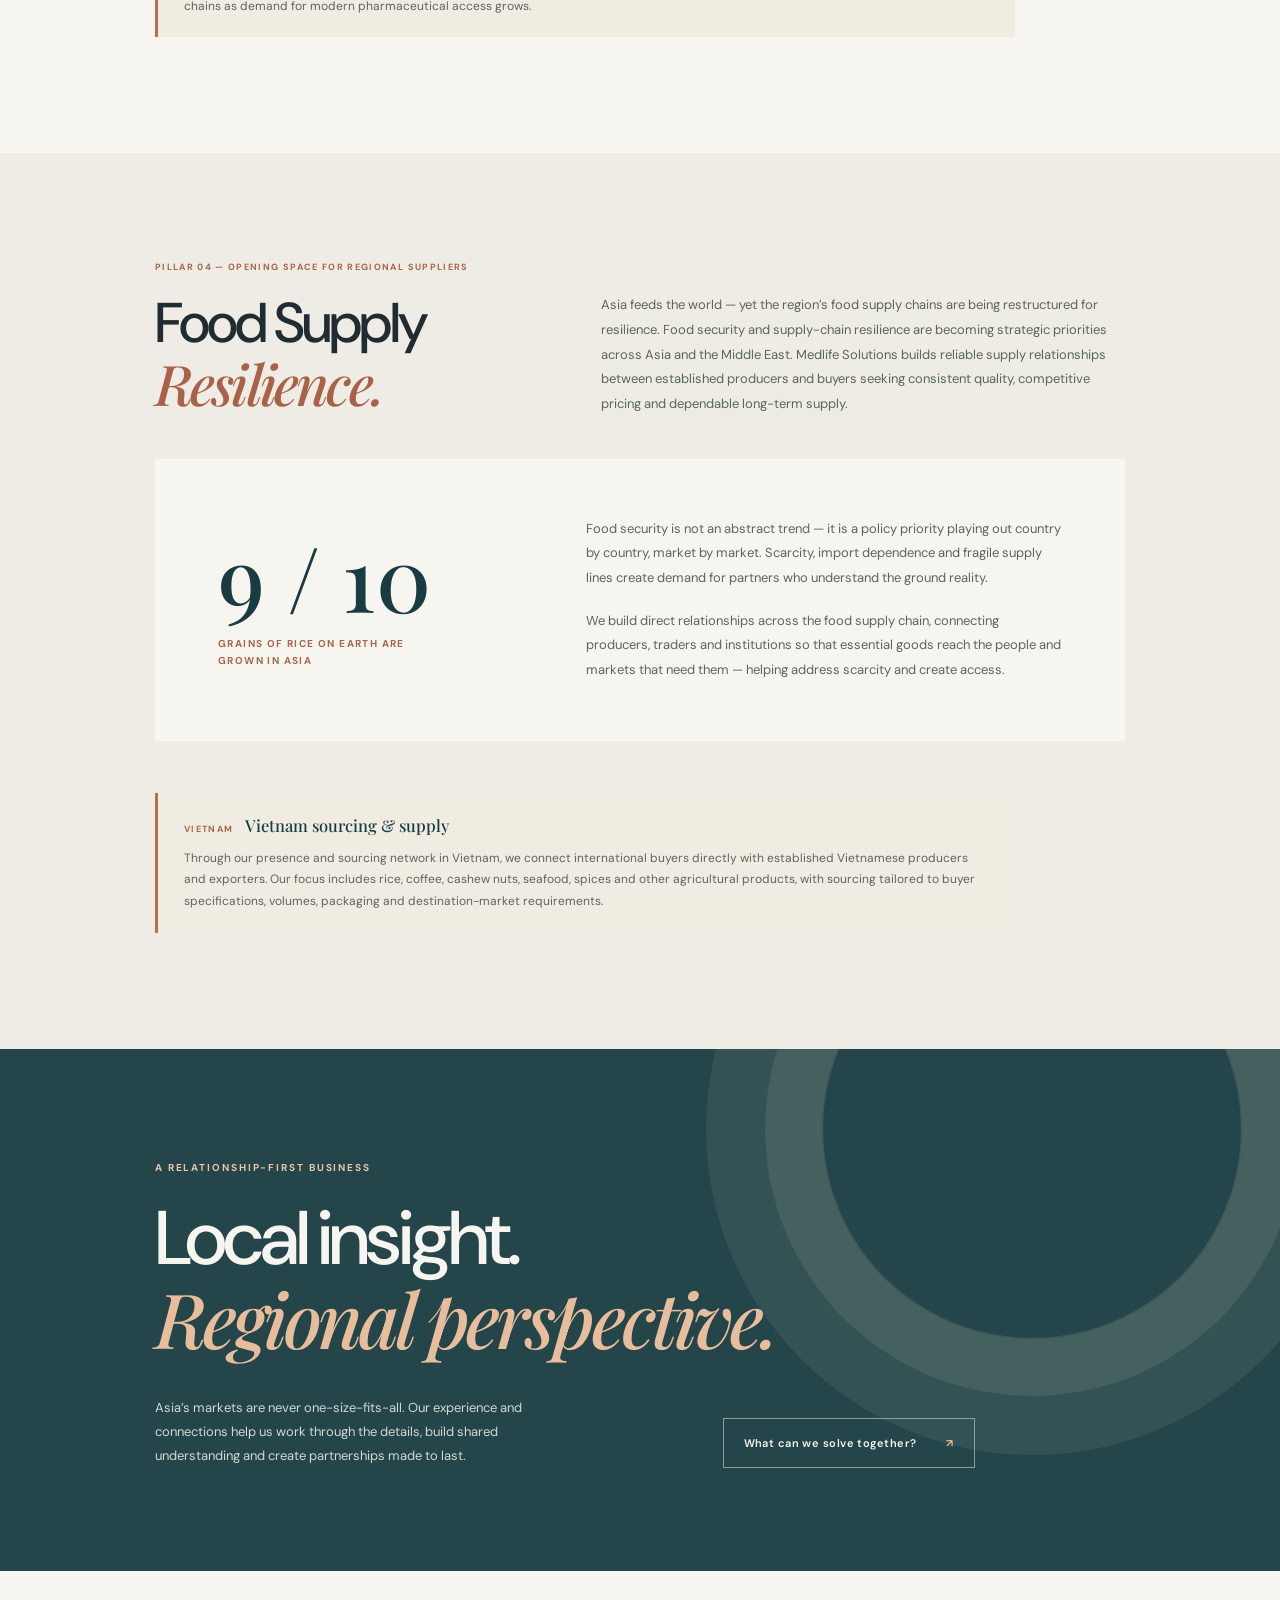
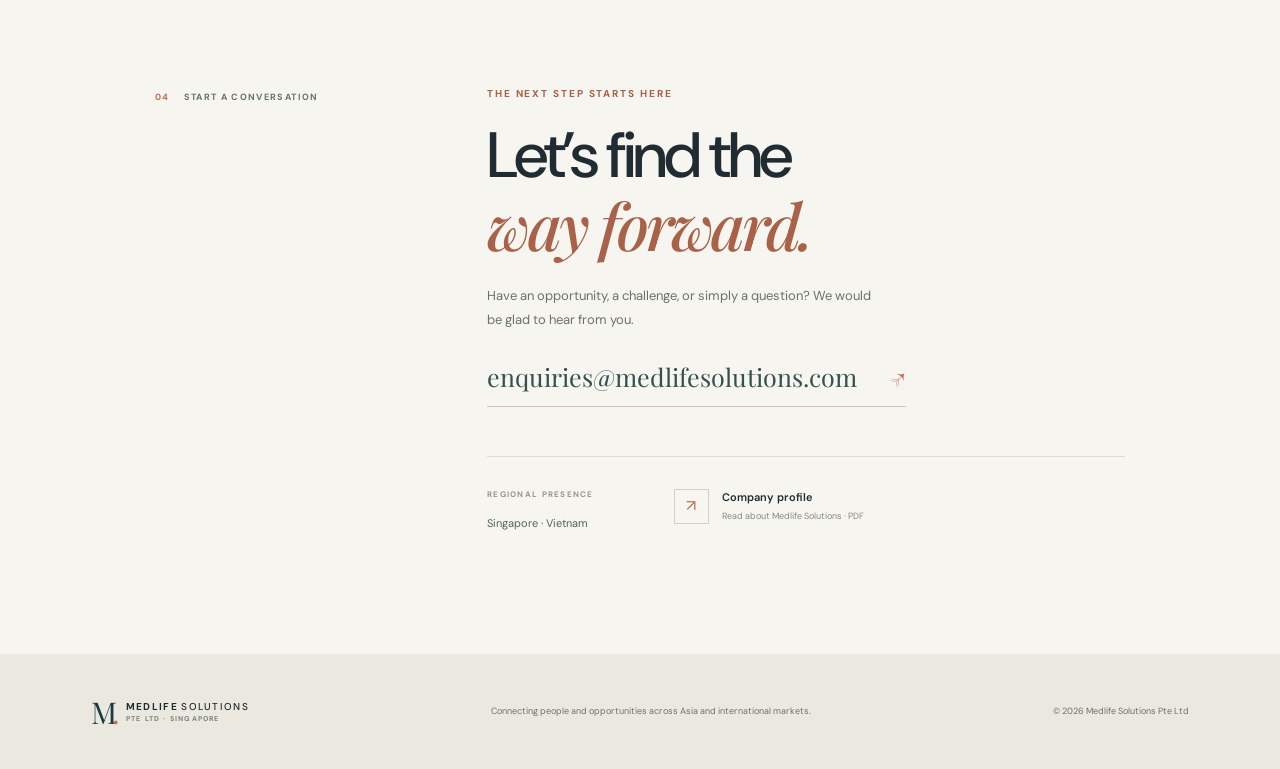
==== commit 19ad41b4: "Update hero eyebrow, regional presence, footer text, and remove partnership index" ====
--- a/index.html
+++ b/index.html
@@ -48,7 +48,7 @@
       <img class="hero-image" src="/assets/images/hero.jpg" alt="Cargo vessel at a Southeast Asian port at sunrise" data-astro-cid-j7pv25f6>
       <div class="hero-shade" data-astro-cid-j7pv25f6></div>
       <div class="hero-content" data-astro-cid-j7pv25f6>
-        <p class="eyebrow light" data-astro-cid-j7pv25f6><span data-astro-cid-j7pv25f6></span> Singapore · Connecting Asia</p>
+        <p class="eyebrow light" data-astro-cid-j7pv25f6><span data-astro-cid-j7pv25f6></span> Singapore · Connecting Markets</p>
         <h1 data-astro-cid-j7pv25f6>Opportunity,<br data-astro-cid-j7pv25f6>built on <em data-astro-cid-j7pv25f6>trust.</em></h1>
         <p class="hero-copy" data-astro-cid-j7pv25f6>Building trusted supply lines across Asia and international markets — bringing the right people together to make meaningful things happen.</p>
         <a class="button button-light" href="#thesis" data-astro-cid-j7pv25f6>Why Asia, why now <span data-astro-cid-j7pv25f6>↓</span></a>
@@ -349,9 +349,6 @@
           <a class="button button-outline" href="#contact" data-astro-cid-j7pv25f6>What can we solve together? <span data-astro-cid-j7pv25f6>↗</span></a>
         </div>
       </div>
-      <div class="partnership-index" data-astro-cid-j7pv25f6>
-        MEDLIFE<br data-astro-cid-j7pv25f6>SOLUTIONS<br data-astro-cid-j7pv25f6><span data-astro-cid-j7pv25f6>01 — 04</span>
-      </div>
     </section>
 
     <section id="contact" class="contact section-pad" data-astro-cid-j7pv25f6>
@@ -364,7 +361,7 @@
         <div class="contact-lower" data-astro-cid-j7pv25f6>
           <div data-astro-cid-j7pv25f6>
             <span class="mini-label" data-astro-cid-j7pv25f6>REGIONAL PRESENCE</span>
-            <p data-astro-cid-j7pv25f6>Singapore · Vietnam<br data-astro-cid-j7pv25f6>Connecting suppliers and buyers across Asia and international markets.</p>
+            <p data-astro-cid-j7pv25f6>Singapore · Vietnam</p>
           </div>
           <a class="profile-link" href="/assets/docs/Medlife_Solutions_Company_Profile.pdf" target="_blank" rel="noopener noreferrer" data-astro-cid-j7pv25f6>
             <span class="pdf-icon" data-astro-cid-j7pv25f6>↗</span>
@@ -383,7 +380,7 @@
       <span class="brand-mark" data-astro-cid-j7pv25f6>M<span data-astro-cid-j7pv25f6>.</span></span>
       <span class="brand-name" data-astro-cid-j7pv25f6>MEDLIFE <b data-astro-cid-j7pv25f6>SOLUTIONS</b><small data-astro-cid-j7pv25f6>PTE LTD · SINGAPORE</small></span>
     </a>
-    <p data-astro-cid-j7pv25f6>Connecting people and opportunity across Asia.</p>
+    <p data-astro-cid-j7pv25f6>Connecting people and opportunities across Asia and international markets.</p>
     <span class="copyright" data-astro-cid-j7pv25f6>© 2026 Medlife Solutions Pte Ltd</span>
   </footer>
 </body>
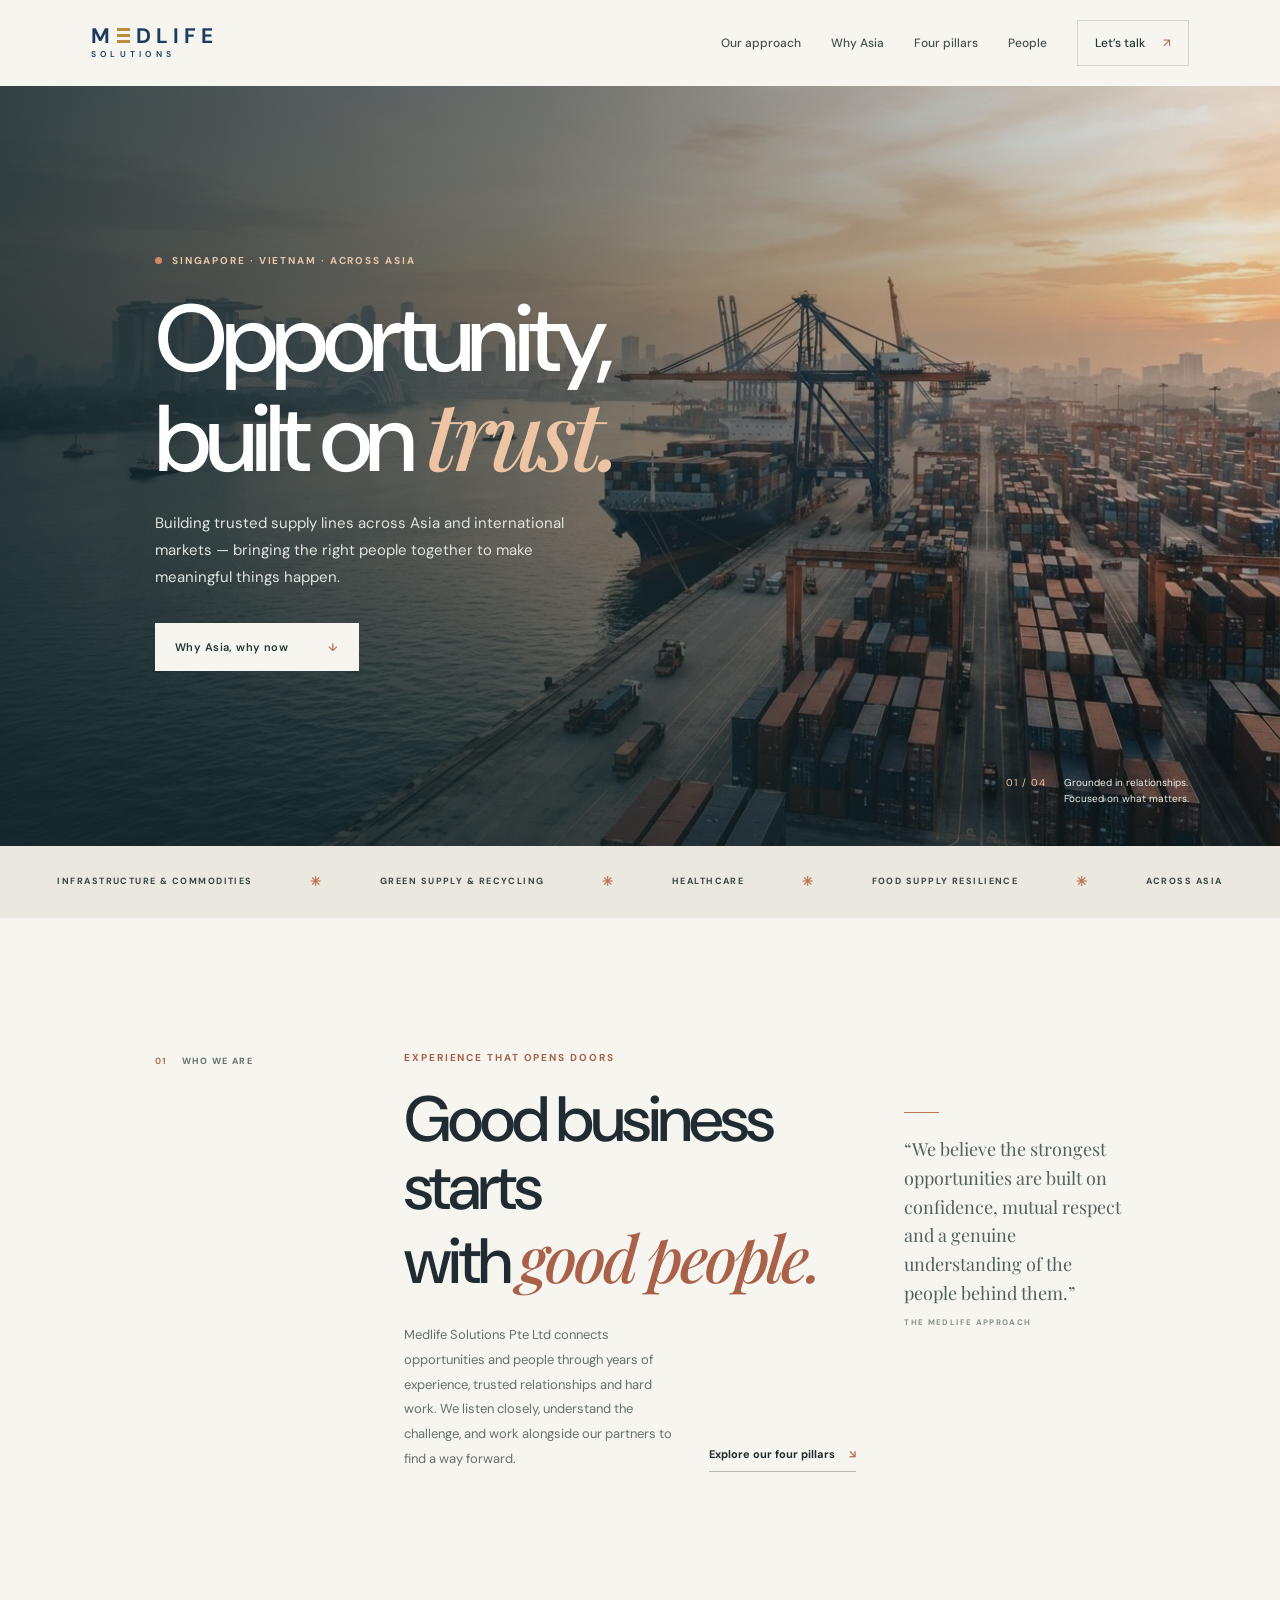
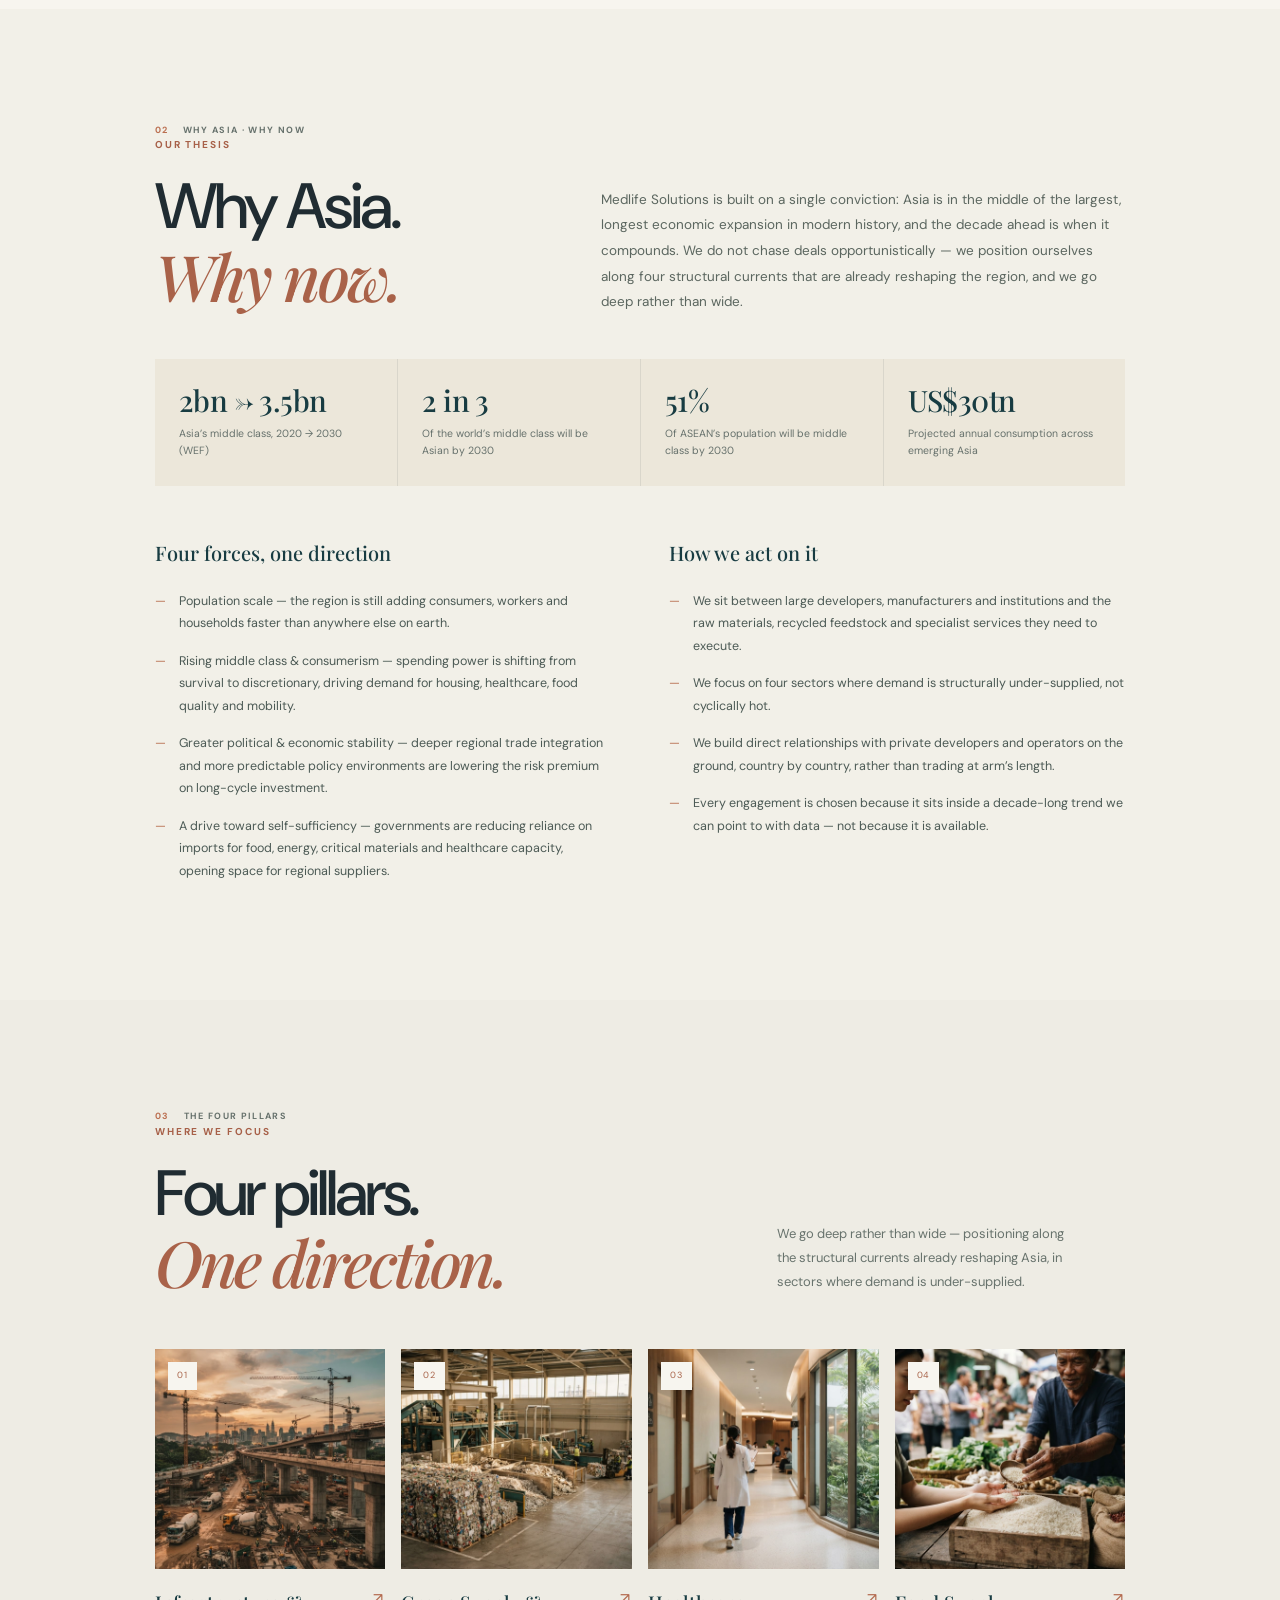
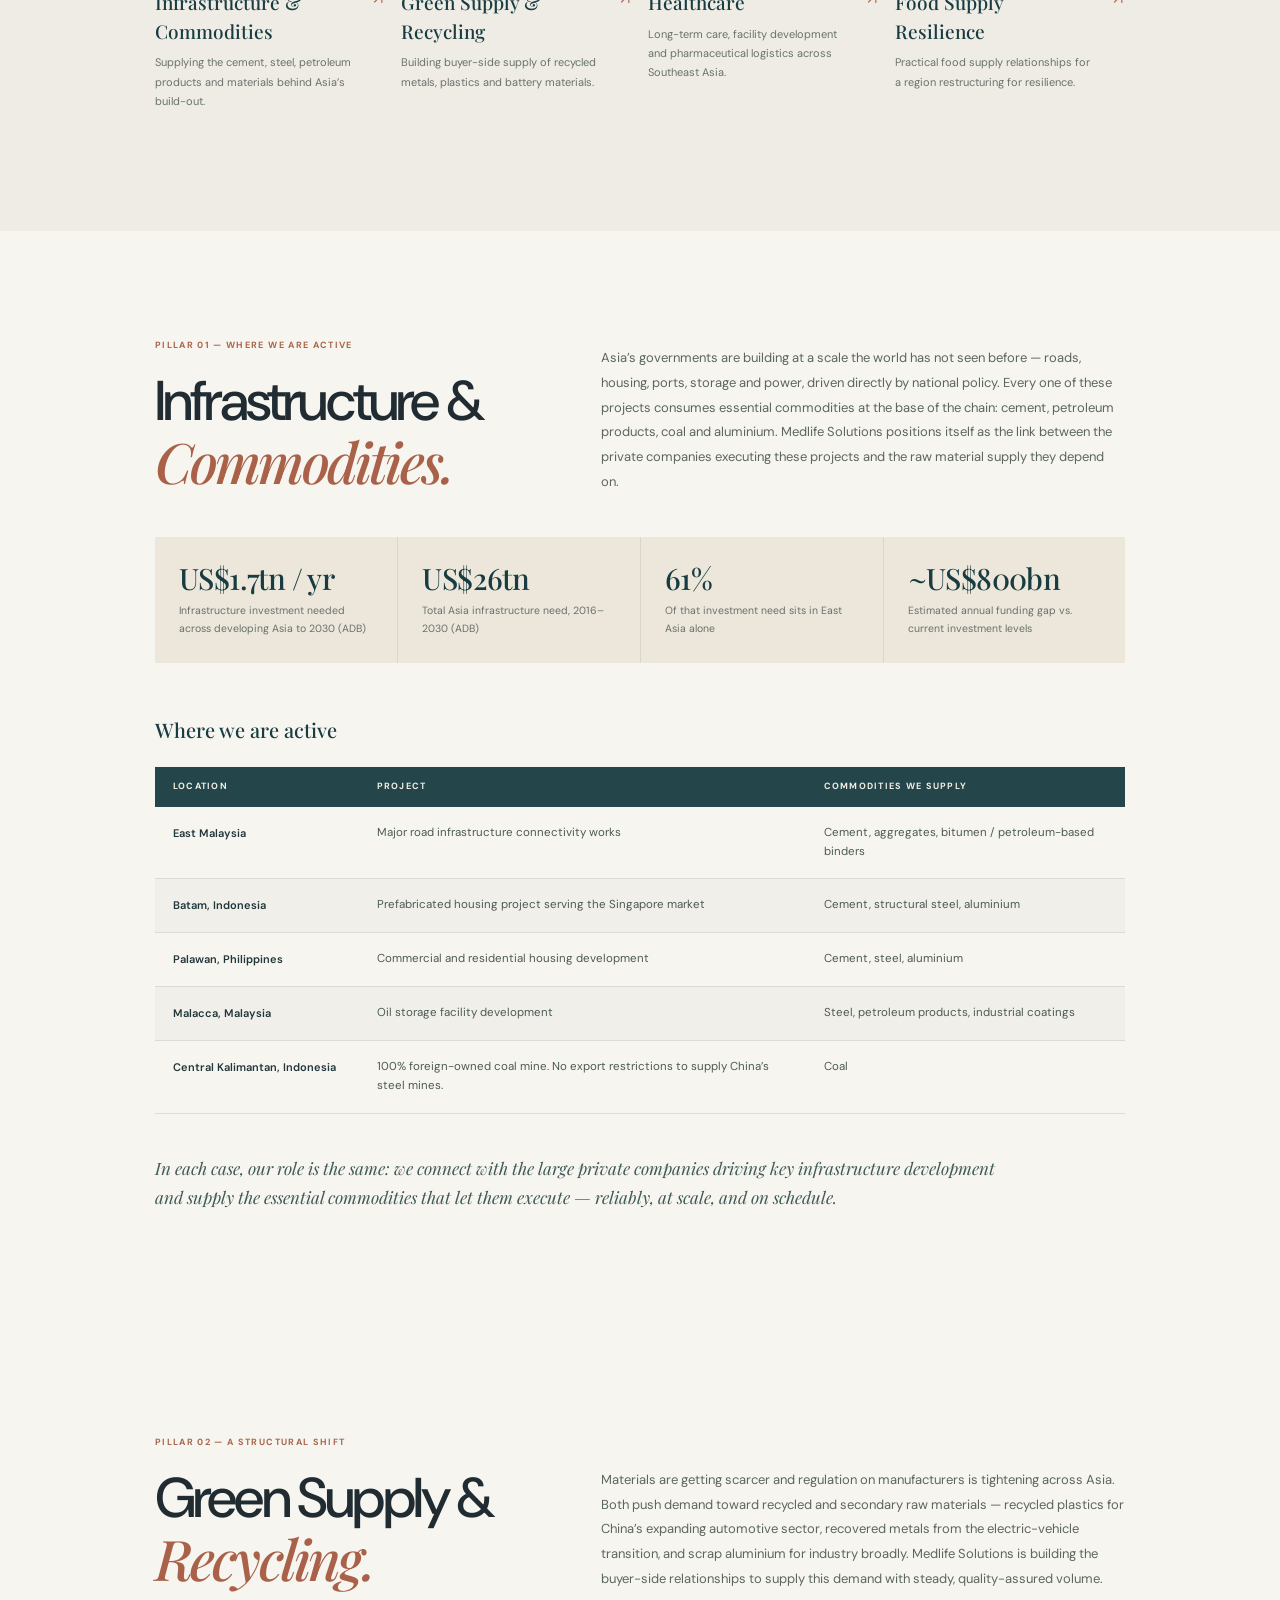
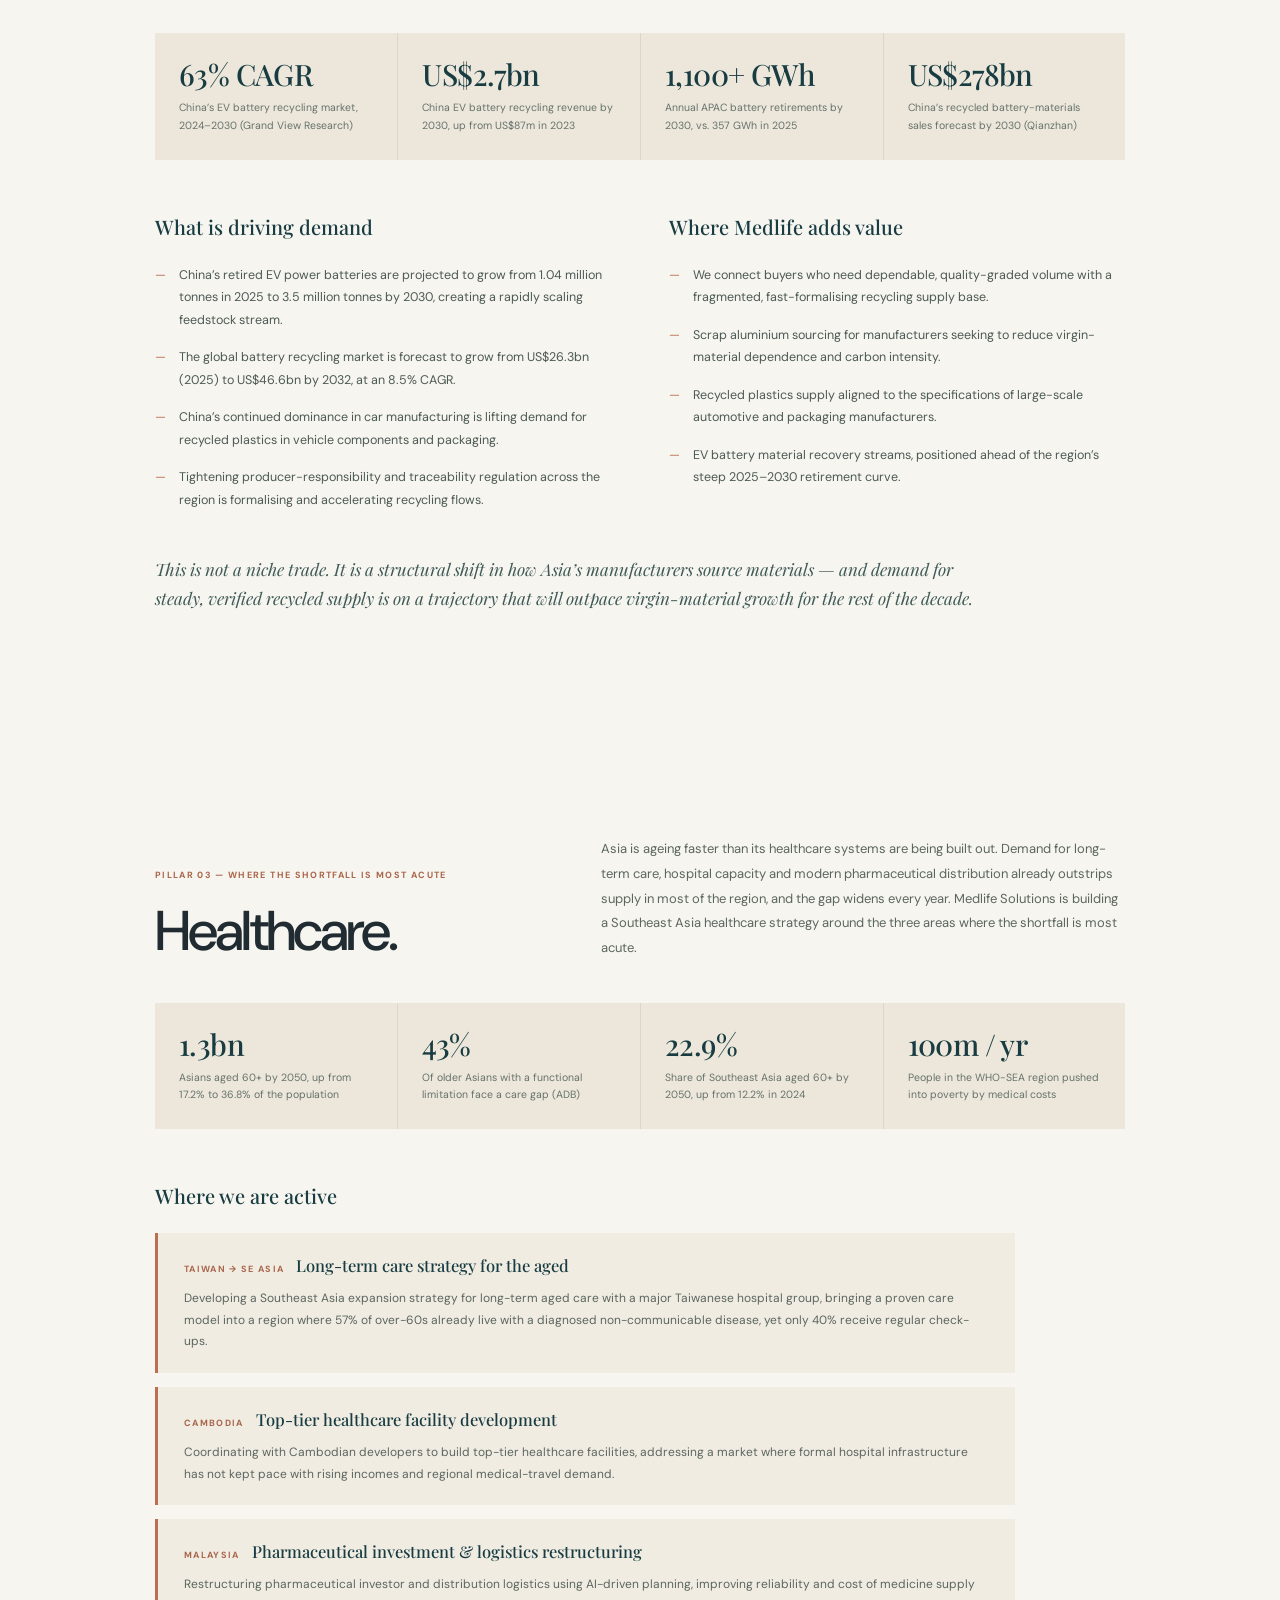
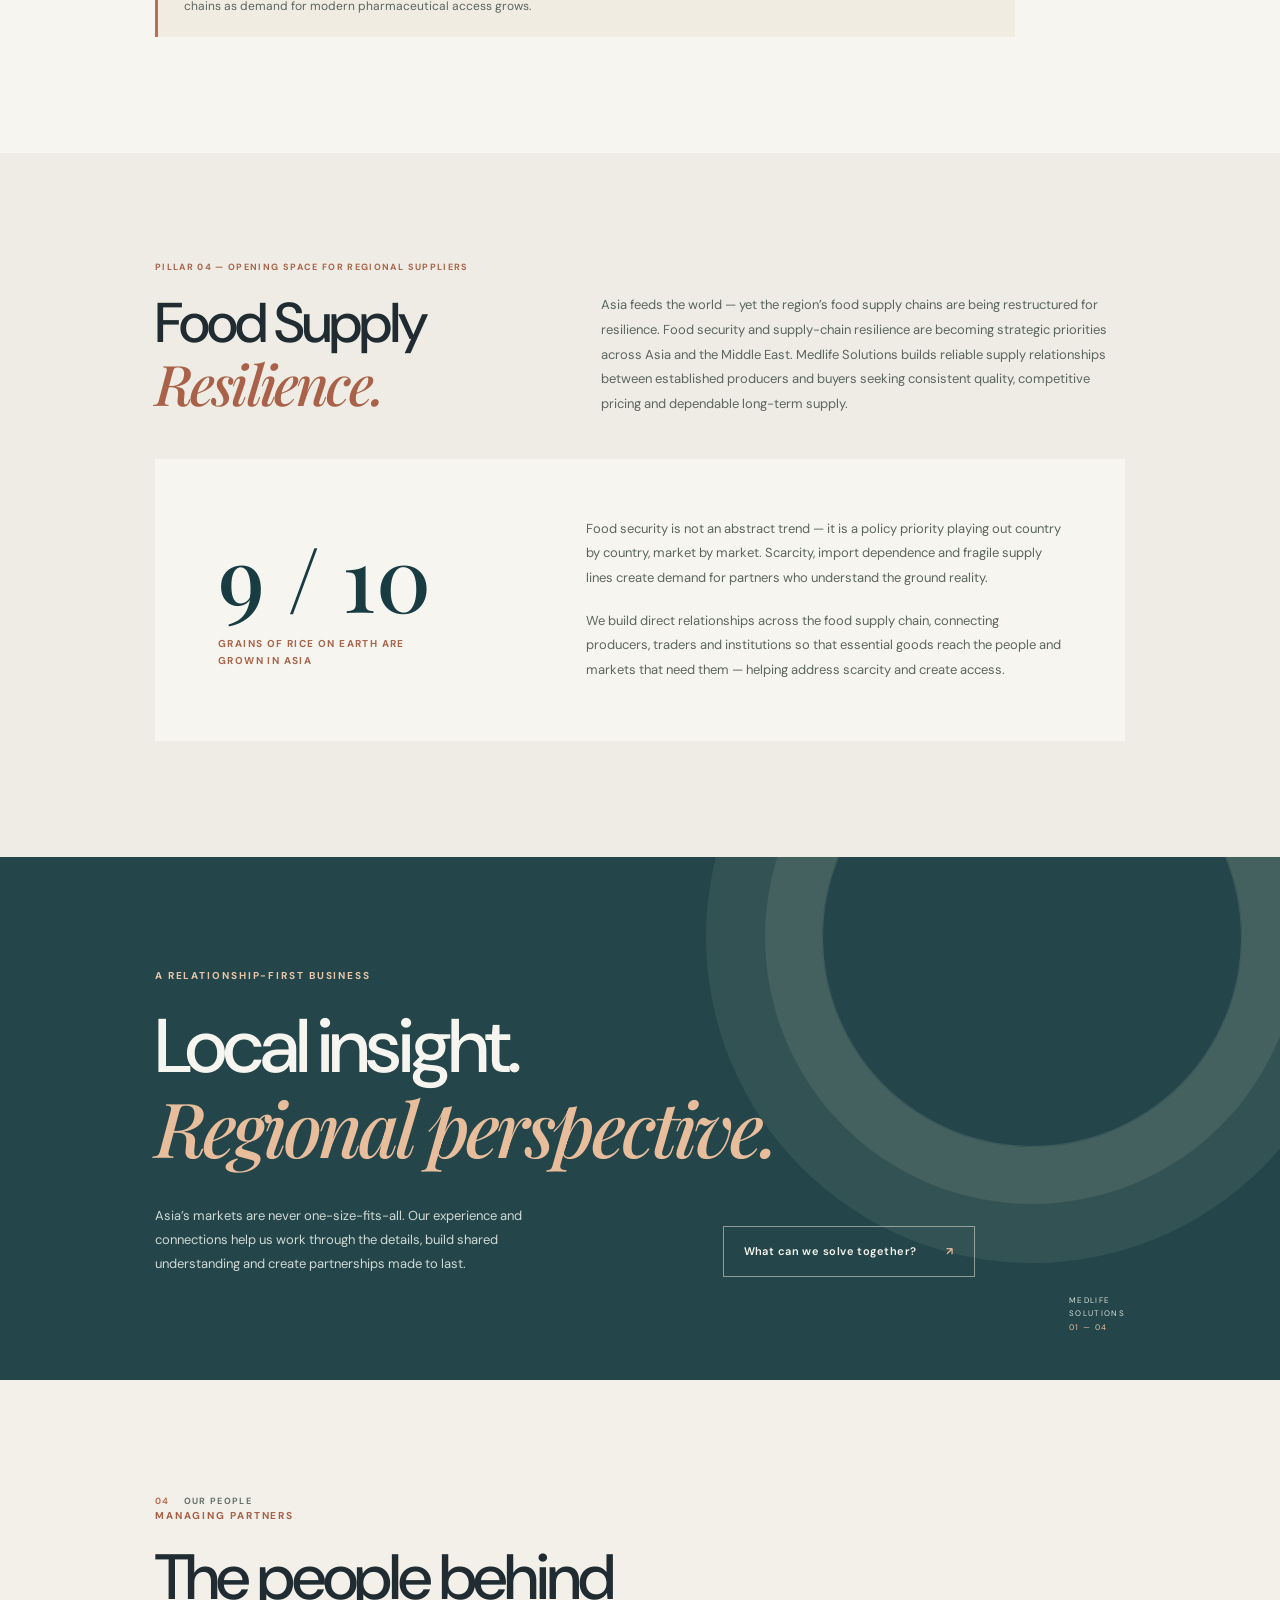
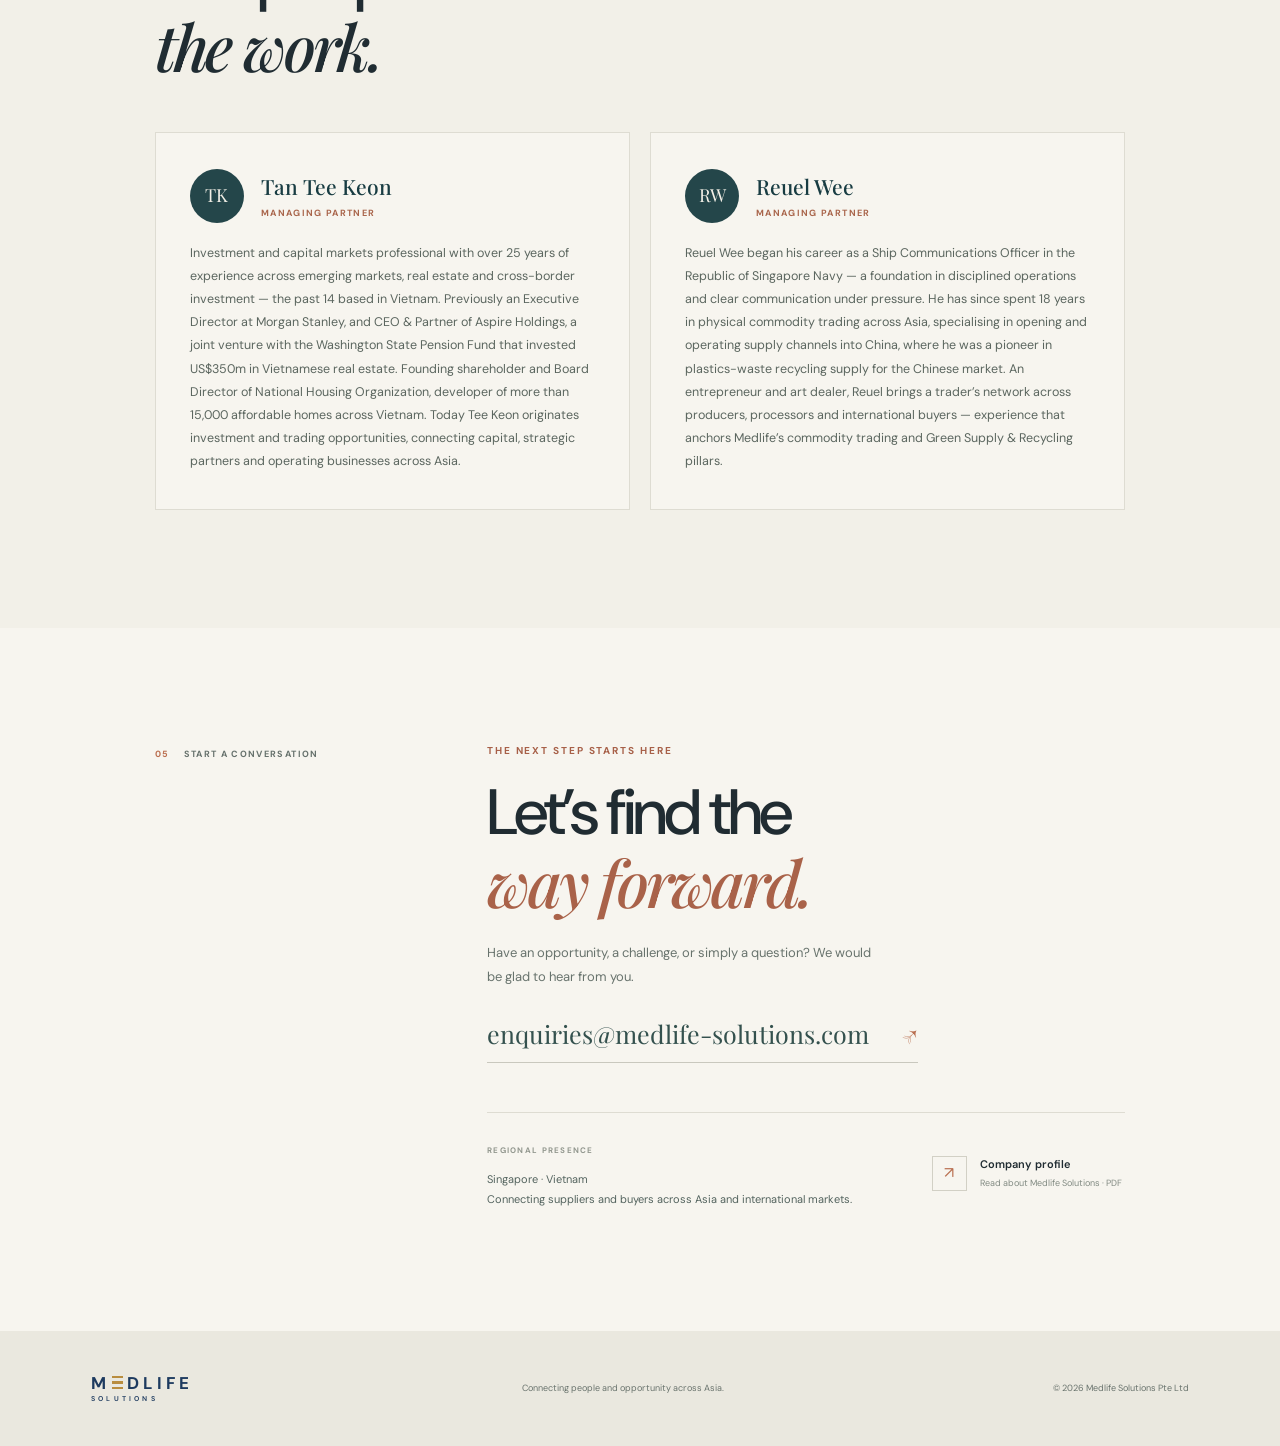
==== commit 8a51e1fd: "Update landing page: add People section, new wordmark branding, updated css & copy" ====
--- a/index.html
+++ b/index.html
@@ -28,360 +28,4 @@
 
   <!-- Main Stylesheet -->
   <link rel="stylesheet" href="/assets/css/style.css">
-</head>
-<body data-astro-cid-j7pv25f6>
-  <header class="site-header" data-astro-cid-j7pv25f6>
-    <a class="brand" href="#hero" aria-label="Medlife Solutions home" data-astro-cid-j7pv25f6>
-      <span class="brand-mark" data-astro-cid-j7pv25f6>M<span data-astro-cid-j7pv25f6>.</span></span>
-      <span class="brand-name" data-astro-cid-j7pv25f6>MEDLIFE <b data-astro-cid-j7pv25f6>SOLUTIONS</b><small data-astro-cid-j7pv25f6>PTE LTD · SINGAPORE</small></span>
-    </a>
-    <nav aria-label="Main navigation" data-astro-cid-j7pv25f6>
-      <a href="#approach" data-astro-cid-j7pv25f6>Our approach</a>
-      <a href="#thesis" data-astro-cid-j7pv25f6>Why Asia</a>
-      <a href="#pillars" data-astro-cid-j7pv25f6>Four pillars</a>
-      <a href="#contact" class="nav-cta" data-astro-cid-j7pv25f6>Let’s talk <span data-astro-cid-j7pv25f6>↗</span></a>
-    </nav>
-  </header>
-
-  <main data-astro-cid-j7pv25f6>
-    <section id="hero" class="hero" data-astro-cid-j7pv25f6>
-      <img class="hero-image" src="/assets/images/hero.jpg" alt="Cargo vessel at a Southeast Asian port at sunrise" data-astro-cid-j7pv25f6>
-      <div class="hero-shade" data-astro-cid-j7pv25f6></div>
-      <div class="hero-content" data-astro-cid-j7pv25f6>
-        <p class="eyebrow light" data-astro-cid-j7pv25f6><span data-astro-cid-j7pv25f6></span> Singapore · Connecting Markets</p>
-        <h1 data-astro-cid-j7pv25f6>Opportunity,<br data-astro-cid-j7pv25f6>built on <em data-astro-cid-j7pv25f6>trust.</em></h1>
-        <p class="hero-copy" data-astro-cid-j7pv25f6>Building trusted supply lines across Asia and international markets — bringing the right people together to make meaningful things happen.</p>
-        <a class="button button-light" href="#thesis" data-astro-cid-j7pv25f6>Why Asia, why now <span data-astro-cid-j7pv25f6>↓</span></a>
-      </div>
-      <div class="hero-note" data-astro-cid-j7pv25f6>
-        <span data-astro-cid-j7pv25f6>01 / 04</span>
-        <span data-astro-cid-j7pv25f6>Grounded in relationships.<br data-astro-cid-j7pv25f6>Focused on what matters.</span>
-      </div>
-    </section>
-
-    <div class="ticker" aria-label="Our four pillars" data-astro-cid-j7pv25f6>
-      <span data-astro-cid-j7pv25f6>INFRASTRUCTURE &amp; COMMODITIES</span>
-      <i data-astro-cid-j7pv25f6>✳</i>
-      <span data-astro-cid-j7pv25f6>GREEN SUPPLY &amp; RECYCLING</span>
-      <i data-astro-cid-j7pv25f6>✳</i>
-      <span data-astro-cid-j7pv25f6>HEALTHCARE</span>
-      <i data-astro-cid-j7pv25f6>✳</i>
-      <span data-astro-cid-j7pv25f6>FOOD SUPPLY RESILIENCE</span>
-      <i data-astro-cid-j7pv25f6>✳</i>
-      <span data-astro-cid-j7pv25f6>ACROSS ASIA</span>
-    </div>
-
-    <section id="approach" class="intro section-pad" data-astro-cid-j7pv25f6>
-      <div class="section-label" data-astro-cid-j7pv25f6><span data-astro-cid-j7pv25f6>01</span> WHO WE ARE</div>
-      <div class="intro-copy" data-astro-cid-j7pv25f6>
-        <p class="eyebrow" data-astro-cid-j7pv25f6>Experience that opens doors</p>
-        <h2 data-astro-cid-j7pv25f6>Good business starts<br data-astro-cid-j7pv25f6>with <em data-astro-cid-j7pv25f6>good people.</em></h2>
-        <div class="intro-bottom" data-astro-cid-j7pv25f6>
-          <p data-astro-cid-j7pv25f6>Medlife Solutions Pte Ltd connects opportunities and people through years of experience, trusted relationships and hard work. We listen closely, understand the challenge, and work alongside our partners to find a way forward.</p>
-          <a class="text-link" href="#pillars" data-astro-cid-j7pv25f6>Explore our four pillars <span data-astro-cid-j7pv25f6>↘</span></a>
-        </div>
-      </div>
-      <div class="intro-aside" data-astro-cid-j7pv25f6>
-        <div class="aside-rule" data-astro-cid-j7pv25f6></div>
-        <p data-astro-cid-j7pv25f6>“We believe the strongest opportunities are built on confidence, mutual respect and a genuine understanding of the people behind them.”</p>
-        <span data-astro-cid-j7pv25f6>THE MEDLIFE APPROACH</span>
-      </div>
-    </section>
-
-    <section id="thesis" class="thesis section-pad" data-astro-cid-j7pv25f6>
-      <div class="section-label" data-astro-cid-j7pv25f6><span data-astro-cid-j7pv25f6>02</span> WHY ASIA · WHY NOW</div>
-      <div class="thesis-head" data-astro-cid-j7pv25f6>
-        <div data-astro-cid-j7pv25f6>
-          <p class="eyebrow" data-astro-cid-j7pv25f6>Our thesis</p>
-          <h2 data-astro-cid-j7pv25f6>Why Asia.<br data-astro-cid-j7pv25f6><em data-astro-cid-j7pv25f6>Why now.</em></h2>
-        </div>
-        <p class="thesis-lead" data-astro-cid-j7pv25f6>Medlife Solutions is built on a single conviction: Asia is in the middle of the largest, longest economic expansion in modern history, and the decade ahead is when it compounds. We do not chase deals opportunistically — we position ourselves along four structural currents that are already reshaping the region, and we go deep rather than wide.</p>
-      </div>
-      <div class="stat-band" data-astro-cid-j7pv25f6>
-        <div class="stat" data-astro-cid-j7pv25f6><b data-astro-cid-j7pv25f6>2bn → 3.5bn</b><span data-astro-cid-j7pv25f6>Asia’s middle class, 2020 → 2030 (WEF)</span></div>
-        <div class="stat" data-astro-cid-j7pv25f6><b data-astro-cid-j7pv25f6>2 in 3</b><span data-astro-cid-j7pv25f6>Of the world’s middle class will be Asian by 2030</span></div>
-        <div class="stat" data-astro-cid-j7pv25f6><b data-astro-cid-j7pv25f6>51%</b><span data-astro-cid-j7pv25f6>Of ASEAN’s population will be middle class by 2030</span></div>
-        <div class="stat" data-astro-cid-j7pv25f6><b data-astro-cid-j7pv25f6>US$30tn</b><span data-astro-cid-j7pv25f6>Projected annual consumption across emerging Asia</span></div>
-      </div>
-      <div class="thesis-body" data-astro-cid-j7pv25f6>
-        <div data-astro-cid-j7pv25f6>
-          <h3 class="body-h" data-astro-cid-j7pv25f6>Four forces, one direction</h3>
-          <ul class="force-list" data-astro-cid-j7pv25f6>
-            <li data-astro-cid-j7pv25f6>Population scale — the region is still adding consumers, workers and households faster than anywhere else on earth.</li>
-            <li data-astro-cid-j7pv25f6>Rising middle class &amp; consumerism — spending power is shifting from survival to discretionary, driving demand for housing, healthcare, food quality and mobility.</li>
-            <li data-astro-cid-j7pv25f6>Greater political &amp; economic stability — deeper regional trade integration and more predictable policy environments are lowering the risk premium on long-cycle investment.</li>
-            <li data-astro-cid-j7pv25f6>A drive toward self-sufficiency — governments are reducing reliance on imports for food, energy, critical materials and healthcare capacity, opening space for regional suppliers.</li>
-          </ul>
-        </div>
-        <div data-astro-cid-j7pv25f6>
-          <h3 class="body-h" data-astro-cid-j7pv25f6>How we act on it</h3>
-          <ul class="force-list" data-astro-cid-j7pv25f6>
-            <li data-astro-cid-j7pv25f6>We sit between large developers, manufacturers and institutions and the raw materials, recycled feedstock and specialist services they need to execute.</li>
-            <li data-astro-cid-j7pv25f6>We focus on four sectors where demand is structurally under-supplied, not cyclically hot.</li>
-            <li data-astro-cid-j7pv25f6>We build direct relationships with private developers and operators on the ground, country by country, rather than trading at arm’s length.</li>
-            <li data-astro-cid-j7pv25f6>Every engagement is chosen because it sits inside a decade-long trend we can point to with data — not because it is available.</li>
-          </ul>
-        </div>
-      </div>
-    </section>
-
-    <section id="pillars" class="pillars-overview section-pad" data-astro-cid-j7pv25f6>
-      <div class="section-label" data-astro-cid-j7pv25f6><span data-astro-cid-j7pv25f6>03</span> THE FOUR PILLARS</div>
-      <div class="sectors-head" data-astro-cid-j7pv25f6>
-        <div data-astro-cid-j7pv25f6>
-          <p class="eyebrow" data-astro-cid-j7pv25f6>Where we focus</p>
-          <h2 data-astro-cid-j7pv25f6>Four pillars.<br data-astro-cid-j7pv25f6><em data-astro-cid-j7pv25f6>One direction.</em></h2>
-        </div>
-        <p data-astro-cid-j7pv25f6>We go deep rather than wide — positioning along the structural currents already reshaping Asia, in sectors where demand is under-supplied.</p>
-      </div>
-      <div class="sector-grid" data-astro-cid-j7pv25f6>
-        <a class="sector-card" href="#pillar-infrastructure" data-astro-cid-j7pv25f6>
-          <div class="sector-image" data-astro-cid-j7pv25f6>
-            <img src="/assets/images/pillar-infrastructure.jpg" alt="Highway and overpass construction site in Southeast Asia" loading="lazy" data-astro-cid-j7pv25f6>
-            <span data-astro-cid-j7pv25f6>01</span>
-          </div>
-          <div class="sector-details" data-astro-cid-j7pv25f6>
-            <h3 data-astro-cid-j7pv25f6>Infrastructure &amp; Commodities</h3>
-            <p data-astro-cid-j7pv25f6>Supplying the cement, steel, petroleum products and materials behind Asia’s build-out.</p>
-            <span class="sector-arrow" aria-hidden="true" data-astro-cid-j7pv25f6>↗</span>
-          </div>
-        </a>
-        <a class="sector-card" href="#pillar-green-supply" data-astro-cid-j7pv25f6>
-          <div class="sector-image" data-astro-cid-j7pv25f6>
-            <img src="/assets/images/pillar-green-supply.jpg" alt="Sorted recycled plastics and aluminium inside a recycling facility" loading="lazy" data-astro-cid-j7pv25f6>
-            <span data-astro-cid-j7pv25f6>02</span>
-          </div>
-          <div class="sector-details" data-astro-cid-j7pv25f6>
-            <h3 data-astro-cid-j7pv25f6>Green Supply &amp; Recycling</h3>
-            <p data-astro-cid-j7pv25f6>Building buyer-side supply of recycled metals, plastics and battery materials.</p>
-            <span class="sector-arrow" aria-hidden="true" data-astro-cid-j7pv25f6>↗</span>
-          </div>
-        </a>
-        <a class="sector-card" href="#pillar-healthcare" data-astro-cid-j7pv25f6>
-          <div class="sector-image" data-astro-cid-j7pv25f6>
-            <img src="/assets/images/pillar-healthcare.jpg" alt="Modern healthcare facility" loading="lazy" data-astro-cid-j7pv25f6>
-            <span data-astro-cid-j7pv25f6>03</span>
-          </div>
-          <div class="sector-details" data-astro-cid-j7pv25f6>
-            <h3 data-astro-cid-j7pv25f6>Healthcare</h3>
-            <p data-astro-cid-j7pv25f6>Long-term care, facility development and pharmaceutical logistics across Southeast Asia.</p>
-            <span class="sector-arrow" aria-hidden="true" data-astro-cid-j7pv25f6>↗</span>
-          </div>
-        </a>
-        <a class="sector-card" href="#pillar-food-supply" data-astro-cid-j7pv25f6>
-          <div class="sector-image" data-astro-cid-j7pv25f6>
-            <img src="/assets/images/pillar-food-supply.jpg" alt="Fresh food and grains at a market" loading="lazy" data-astro-cid-j7pv25f6>
-            <span data-astro-cid-j7pv25f6>04</span>
-          </div>
-          <div class="sector-details" data-astro-cid-j7pv25f6>
-            <h3 data-astro-cid-j7pv25f6>Food Supply Resilience</h3>
-            <p data-astro-cid-j7pv25f6>Practical food supply relationships for a region restructuring for resilience.</p>
-            <span class="sector-arrow" aria-hidden="true" data-astro-cid-j7pv25f6>↗</span>
-          </div>
-        </a>
-      </div>
-    </section>
-
-    <section id="pillar-infrastructure" class="pillar section-pad" data-astro-cid-j7pv25f6>
-      <div class="pillar-head" data-astro-cid-j7pv25f6>
-        <div data-astro-cid-j7pv25f6>
-          <p class="pillar-label" data-astro-cid-j7pv25f6>PILLAR 01 — WHERE WE ARE ACTIVE</p>
-          <h2 data-astro-cid-j7pv25f6>Infrastructure &amp;<br data-astro-cid-j7pv25f6><em data-astro-cid-j7pv25f6>Commodities.</em></h2>
-        </div>
-        <p class="pillar-intro" data-astro-cid-j7pv25f6>Asia’s governments are building at a scale the world has not seen before — roads, housing, ports, storage and power, driven directly by national policy. Every one of these projects consumes essential commodities at the base of the chain: cement, petroleum products, coal and aluminium. Medlife Solutions positions itself as the link between the private companies executing these projects and the raw material supply they depend on.</p>
-      </div>
-      <div class="stat-band" data-astro-cid-j7pv25f6>
-        <div class="stat" data-astro-cid-j7pv25f6><b data-astro-cid-j7pv25f6>US$1.7tn / yr</b><span data-astro-cid-j7pv25f6>Infrastructure investment needed across developing Asia to 2030 (ADB)</span></div>
-        <div class="stat" data-astro-cid-j7pv25f6><b data-astro-cid-j7pv25f6>US$26tn</b><span data-astro-cid-j7pv25f6>Total Asia infrastructure need, 2016–2030 (ADB)</span></div>
-        <div class="stat" data-astro-cid-j7pv25f6><b data-astro-cid-j7pv25f6>61%</b><span data-astro-cid-j7pv25f6>Of that investment need sits in East Asia alone</span></div>
-        <div class="stat" data-astro-cid-j7pv25f6><b data-astro-cid-j7pv25f6>~US$800bn</b><span data-astro-cid-j7pv25f6>Estimated annual funding gap vs. current investment levels</span></div>
-      </div>
-      <div class="pillar-body" data-astro-cid-j7pv25f6>
-        <h3 class="body-h" data-astro-cid-j7pv25f6>Where we are active</h3>
-        <div class="table-scroll" data-astro-cid-j7pv25f6>
-          <table class="active-table" data-astro-cid-j7pv25f6>
-            <thead data-astro-cid-j7pv25f6>
-              <tr data-astro-cid-j7pv25f6>
-                <th data-astro-cid-j7pv25f6>Location</th>
-                <th data-astro-cid-j7pv25f6>Project</th>
-                <th data-astro-cid-j7pv25f6>Commodities we supply</th>
-              </tr>
-            </thead>
-            <tbody data-astro-cid-j7pv25f6>
-              <tr data-astro-cid-j7pv25f6>
-                <td data-astro-cid-j7pv25f6>East Malaysia</td>
-                <td data-astro-cid-j7pv25f6>Major road infrastructure connectivity works</td>
-                <td data-astro-cid-j7pv25f6>Cement, aggregates, bitumen / petroleum-based binders</td>
-              </tr>
-              <tr data-astro-cid-j7pv25f6>
-                <td data-astro-cid-j7pv25f6>Batam, Indonesia</td>
-                <td data-astro-cid-j7pv25f6>Prefabricated housing project serving the Singapore market</td>
-                <td data-astro-cid-j7pv25f6>Cement, structural steel, aluminium</td>
-              </tr>
-              <tr data-astro-cid-j7pv25f6>
-                <td data-astro-cid-j7pv25f6>Palawan, Philippines</td>
-                <td data-astro-cid-j7pv25f6>Commercial and residential housing development</td>
-                <td data-astro-cid-j7pv25f6>Cement, steel, aluminium</td>
-              </tr>
-              <tr data-astro-cid-j7pv25f6>
-                <td data-astro-cid-j7pv25f6>Malacca, Malaysia</td>
-                <td data-astro-cid-j7pv25f6>Oil storage facility development</td>
-                <td data-astro-cid-j7pv25f6>Steel, petroleum products, industrial coatings</td>
-              </tr>
-              <tr data-astro-cid-j7pv25f6>
-                <td data-astro-cid-j7pv25f6>Central Kalimantan, Indonesia</td>
-                <td data-astro-cid-j7pv25f6>100% foreign-owned coal mine. No export restrictions to supply China’s steel mines.</td>
-                <td data-astro-cid-j7pv25f6>Coal</td>
-              </tr>
-            </tbody>
-          </table>
-        </div>
-        <p class="pillar-closing" data-astro-cid-j7pv25f6>In each case, our role is the same: we connect with the large private companies driving key infrastructure development and supply the essential commodities that let them execute — reliably, at scale, and on schedule.</p>
-      </div>
-    </section>
-
-    <section id="pillar-green-supply" class="pillar section-pad" data-astro-cid-j7pv25f6>
-      <div class="pillar-head" data-astro-cid-j7pv25f6>
-        <div data-astro-cid-j7pv25f6>
-          <p class="pillar-label" data-astro-cid-j7pv25f6>PILLAR 02 — A STRUCTURAL SHIFT</p>
-          <h2 data-astro-cid-j7pv25f6>Green Supply &amp;<br data-astro-cid-j7pv25f6><em data-astro-cid-j7pv25f6>Recycling.</em></h2>
-        </div>
-        <p class="pillar-intro" data-astro-cid-j7pv25f6>Materials are getting scarcer and regulation on manufacturers is tightening across Asia. Both push demand toward recycled and secondary raw materials — recycled plastics for China’s expanding automotive sector, recovered metals from the electric-vehicle transition, and scrap aluminium for industry broadly. Medlife Solutions is building the buyer-side relationships to supply this demand with steady, quality-assured volume.</p>
-      </div>
-      <div class="stat-band" data-astro-cid-j7pv25f6>
-        <div class="stat" data-astro-cid-j7pv25f6><b data-astro-cid-j7pv25f6>63% CAGR</b><span data-astro-cid-j7pv25f6>China’s EV battery recycling market, 2024–2030 (Grand View Research)</span></div>
-        <div class="stat" data-astro-cid-j7pv25f6><b data-astro-cid-j7pv25f6>US$2.7bn</b><span data-astro-cid-j7pv25f6>China EV battery recycling revenue by 2030, up from US$87m in 2023</span></div>
-        <div class="stat" data-astro-cid-j7pv25f6><b data-astro-cid-j7pv25f6>1,100+ GWh</b><span data-astro-cid-j7pv25f6>Annual APAC battery retirements by 2030, vs. 357 GWh in 2025</span></div>
-        <div class="stat" data-astro-cid-j7pv25f6><b data-astro-cid-j7pv25f6>US$278bn</b><span data-astro-cid-j7pv25f6>China’s recycled battery-materials sales forecast by 2030 (Qianzhan)</span></div>
-      </div>
-      <div class="pillar-body" data-astro-cid-j7pv25f6>
-        <div class="pillar-cols" data-astro-cid-j7pv25f6>
-          <div data-astro-cid-j7pv25f6>
-            <h3 class="body-h" data-astro-cid-j7pv25f6>What is driving demand</h3>
-            <ul class="force-list" data-astro-cid-j7pv25f6>
-              <li data-astro-cid-j7pv25f6>China’s retired EV power batteries are projected to grow from 1.04 million tonnes in 2025 to 3.5 million tonnes by 2030, creating a rapidly scaling feedstock stream.</li>
-              <li data-astro-cid-j7pv25f6>The global battery recycling market is forecast to grow from US$26.3bn (2025) to US$46.6bn by 2032, at an 8.5% CAGR.</li>
-              <li data-astro-cid-j7pv25f6>China’s continued dominance in car manufacturing is lifting demand for recycled plastics in vehicle components and packaging.</li>
-              <li data-astro-cid-j7pv25f6>Tightening producer-responsibility and traceability regulation across the region is formalising and accelerating recycling flows.</li>
-            </ul>
-          </div>
-          <div data-astro-cid-j7pv25f6>
-            <h3 class="body-h" data-astro-cid-j7pv25f6>Where Medlife adds value</h3>
-            <ul class="force-list" data-astro-cid-j7pv25f6>
-              <li data-astro-cid-j7pv25f6>We connect buyers who need dependable, quality-graded volume with a fragmented, fast-formalising recycling supply base.</li>
-              <li data-astro-cid-j7pv25f6>Scrap aluminium sourcing for manufacturers seeking to reduce virgin-material dependence and carbon intensity.</li>
-              <li data-astro-cid-j7pv25f6>Recycled plastics supply aligned to the specifications of large-scale automotive and packaging manufacturers.</li>
-              <li data-astro-cid-j7pv25f6>EV battery material recovery streams, positioned ahead of the region’s steep 2025–2030 retirement curve.</li>
-            </ul>
-          </div>
-        </div>
-        <p class="pillar-closing" data-astro-cid-j7pv25f6>This is not a niche trade. It is a structural shift in how Asia’s manufacturers source materials — and demand for steady, verified recycled supply is on a trajectory that will outpace virgin-material growth for the rest of the decade.</p>
-      </div>
-    </section>
-
-    <section id="pillar-healthcare" class="pillar section-pad" data-astro-cid-j7pv25f6>
-      <div class="pillar-head" data-astro-cid-j7pv25f6>
-        <div data-astro-cid-j7pv25f6>
-          <p class="pillar-label" data-astro-cid-j7pv25f6>PILLAR 03 — WHERE THE SHORTFALL IS MOST ACUTE</p>
-          <h2 data-astro-cid-j7pv25f6>Healthcare.</h2>
-        </div>
-        <p class="pillar-intro" data-astro-cid-j7pv25f6>Asia is ageing faster than its healthcare systems are being built out. Demand for long-term care, hospital capacity and modern pharmaceutical distribution already outstrips supply in most of the region, and the gap widens every year. Medlife Solutions is building a Southeast Asia healthcare strategy around the three areas where the shortfall is most acute.</p>
-      </div>
-      <div class="stat-band" data-astro-cid-j7pv25f6>
-        <div class="stat" data-astro-cid-j7pv25f6><b data-astro-cid-j7pv25f6>1.3bn</b><span data-astro-cid-j7pv25f6>Asians aged 60+ by 2050, up from 17.2% to 36.8% of the population</span></div>
-        <div class="stat" data-astro-cid-j7pv25f6><b data-astro-cid-j7pv25f6>43%</b><span data-astro-cid-j7pv25f6>Of older Asians with a functional limitation face a care gap (ADB)</span></div>
-        <div class="stat" data-astro-cid-j7pv25f6><b data-astro-cid-j7pv25f6>22.9%</b><span data-astro-cid-j7pv25f6>Share of Southeast Asia aged 60+ by 2050, up from 12.2% in 2024</span></div>
-        <div class="stat" data-astro-cid-j7pv25f6><b data-astro-cid-j7pv25f6>100m / yr</b><span data-astro-cid-j7pv25f6>People in the WHO-SEA region pushed into poverty by medical costs</span></div>
-      </div>
-      <div class="pillar-body" data-astro-cid-j7pv25f6>
-        <h3 class="body-h" data-astro-cid-j7pv25f6>Where we are active</h3>
-        <div class="engagements" data-astro-cid-j7pv25f6>
-          <div class="engagement" data-astro-cid-j7pv25f6>
-            <p data-astro-cid-j7pv25f6><span class="region" data-astro-cid-j7pv25f6>TAIWAN → SE ASIA</span><b data-astro-cid-j7pv25f6>Long-term care strategy for the aged</b></p>
-            <span class="engagement-copy" data-astro-cid-j7pv25f6>Developing a Southeast Asia expansion strategy for long-term aged care with a major Taiwanese hospital group, bringing a proven care model into a region where 57% of over-60s already live with a diagnosed non-communicable disease, yet only 40% receive regular check-ups.</span>
-          </div>
-          <div class="engagement" data-astro-cid-j7pv25f6>
-            <p data-astro-cid-j7pv25f6><span class="region" data-astro-cid-j7pv25f6>CAMBODIA</span><b data-astro-cid-j7pv25f6>Top-tier healthcare facility development</b></p>
-            <span class="engagement-copy" data-astro-cid-j7pv25f6>Coordinating with Cambodian developers to build top-tier healthcare facilities, addressing a market where formal hospital infrastructure has not kept pace with rising incomes and regional medical-travel demand.</span>
-          </div>
-          <div class="engagement" data-astro-cid-j7pv25f6>
-            <p data-astro-cid-j7pv25f6><span class="region" data-astro-cid-j7pv25f6>MALAYSIA</span><b data-astro-cid-j7pv25f6>Pharmaceutical investment &amp; logistics restructuring</b></p>
-            <span class="engagement-copy" data-astro-cid-j7pv25f6>Restructuring pharmaceutical investor and distribution logistics using AI-driven planning, improving reliability and cost of medicine supply chains as demand for modern pharmaceutical access grows.</span>
-          </div>
-        </div>
-      </div>
-    </section>
-
-    <section id="pillar-food-supply" class="pillar pillar-food section-pad" data-astro-cid-j7pv25f6>
-      <div class="pillar-head" data-astro-cid-j7pv25f6>
-        <div data-astro-cid-j7pv25f6>
-          <p class="pillar-label" data-astro-cid-j7pv25f6>PILLAR 04 — OPENING SPACE FOR REGIONAL SUPPLIERS</p>
-          <h2 data-astro-cid-j7pv25f6>Food Supply<br data-astro-cid-j7pv25f6><em data-astro-cid-j7pv25f6>Resilience.</em></h2>
-        </div>
-        <p class="pillar-intro" data-astro-cid-j7pv25f6>Asia feeds the world — yet the region’s food supply chains are being restructured for resilience. Food security and supply-chain resilience are becoming strategic priorities across Asia and the Middle East. Medlife Solutions builds reliable supply relationships between established producers and buyers seeking consistent quality, competitive pricing and dependable long-term supply.</p>
-      </div>
-      <div class="food-grid" data-astro-cid-j7pv25f6>
-        <div class="food-stat" data-astro-cid-j7pv25f6>
-          <b data-astro-cid-j7pv25f6>9 / 10</b>
-          <span data-astro-cid-j7pv25f6>grains of rice on earth are grown in Asia</span>
-        </div>
-        <div class="food-copy" data-astro-cid-j7pv25f6>
-          <p data-astro-cid-j7pv25f6>Food security is not an abstract trend — it is a policy priority playing out country by country, market by market. Scarcity, import dependence and fragile supply lines create demand for partners who understand the ground reality.</p>
-          <p data-astro-cid-j7pv25f6>We build direct relationships across the food supply chain, connecting producers, traders and institutions so that essential goods reach the people and markets that need them — helping address scarcity and create access.</p>
-        </div>
-      </div>
-      <div class="pillar-body" data-astro-cid-j7pv25f6>
-        <div class="engagements" data-astro-cid-j7pv25f6>
-          <div class="engagement" data-astro-cid-j7pv25f6>
-            <p data-astro-cid-j7pv25f6><span class="region" data-astro-cid-j7pv25f6>VIETNAM</span><b data-astro-cid-j7pv25f6>Vietnam sourcing &amp; supply</b></p>
-            <span class="engagement-copy" data-astro-cid-j7pv25f6>Through our presence and sourcing network in Vietnam, we connect international buyers directly with established Vietnamese producers and exporters. Our focus includes rice, coffee, cashew nuts, seafood, spices and other agricultural products, with sourcing tailored to buyer specifications, volumes, packaging and destination-market requirements.</span>
-          </div>
-        </div>
-      </div>
-    </section>
-
-    <section id="partnership" class="partnership" data-astro-cid-j7pv25f6>
-      <div class="partnership-inner" data-astro-cid-j7pv25f6>
-        <p class="eyebrow light" data-astro-cid-j7pv25f6>A relationship-first business</p>
-        <h2 data-astro-cid-j7pv25f6>Local insight.<br data-astro-cid-j7pv25f6><em data-astro-cid-j7pv25f6>Regional perspective.</em></h2>
-        <div class="partnership-bottom" data-astro-cid-j7pv25f6>
-          <p data-astro-cid-j7pv25f6>Asia’s markets are never one-size-fits-all. Our experience and connections help us work through the details, build shared understanding and create partnerships made to last.</p>
-          <a class="button button-outline" href="#contact" data-astro-cid-j7pv25f6>What can we solve together? <span data-astro-cid-j7pv25f6>↗</span></a>
-        </div>
-      </div>
-    </section>
-
-    <section id="contact" class="contact section-pad" data-astro-cid-j7pv25f6>
-      <div class="section-label" data-astro-cid-j7pv25f6><span data-astro-cid-j7pv25f6>04</span> START A CONVERSATION</div>
-      <div class="contact-main" data-astro-cid-j7pv25f6>
-        <p class="eyebrow" data-astro-cid-j7pv25f6>The next step starts here</p>
-        <h2 data-astro-cid-j7pv25f6>Let’s find the<br data-astro-cid-j7pv25f6><em data-astro-cid-j7pv25f6>way forward.</em></h2>
-        <p class="contact-copy" data-astro-cid-j7pv25f6>Have an opportunity, a challenge, or simply a question? We would be glad to hear from you.</p>
-        <a class="contact-link" href="mailto:enquiries@medlifesolutions.com" data-astro-cid-j7pv25f6>enquiries@medlifesolutions.com <span data-astro-cid-j7pv25f6>↗</span></a>
-        <div class="contact-lower" data-astro-cid-j7pv25f6>
-          <div data-astro-cid-j7pv25f6>
-            <span class="mini-label" data-astro-cid-j7pv25f6>REGIONAL PRESENCE</span>
-            <p data-astro-cid-j7pv25f6>Singapore · Vietnam</p>
-          </div>
-          <a class="profile-link" href="/assets/docs/Medlife_Solutions_Company_Profile.pdf" target="_blank" rel="noopener noreferrer" data-astro-cid-j7pv25f6>
-            <span class="pdf-icon" data-astro-cid-j7pv25f6>↗</span>
-            <span data-astro-cid-j7pv25f6>
-              <b data-astro-cid-j7pv25f6>Company profile</b>
-              <small data-astro-cid-j7pv25f6>Read about Medlife Solutions · PDF</small>
-            </span>
-          </a>
-        </div>
-      </div>
-    </section>
-  </main>
-
-  <footer class="site-footer" data-astro-cid-j7pv25f6>
-    <a class="brand footer-brand" href="#hero" data-astro-cid-j7pv25f6>
-      <span class="brand-mark" data-astro-cid-j7pv25f6>M<span data-astro-cid-j7pv25f6>.</span></span>
-      <span class="brand-name" data-astro-cid-j7pv25f6>MEDLIFE <b data-astro-cid-j7pv25f6>SOLUTIONS</b><small data-astro-cid-j7pv25f6>PTE LTD · SINGAPORE</small></span>
-    </a>
-    <p data-astro-cid-j7pv25f6>Connecting people and opportunities across Asia and international markets.</p>
-    <span class="copyright" data-astro-cid-j7pv25f6>© 2026 Medlife Solutions Pte Ltd</span>
-  </footer>
-</body>
-</html>
+</head> <body data-astro-cid-j7pv25f6> <header class="site-header" data-astro-cid-j7pv25f6> <a class="brand" href="#hero" aria-label="Medlife Solutions home" data-astro-cid-j7pv25f6><span class="wordmark" data-astro-cid-j7pv25f6><span class="wm-top" data-astro-cid-j7pv25f6>M<span class="wm-e" data-astro-cid-j7pv25f6><i data-astro-cid-j7pv25f6></i><i data-astro-cid-j7pv25f6></i><i data-astro-cid-j7pv25f6></i></span>DLIFE</span><span class="wm-sub" data-astro-cid-j7pv25f6>SOLUTIONS</span></span></a> <nav aria-label="Main navigation" data-astro-cid-j7pv25f6><a href="#approach" data-astro-cid-j7pv25f6>Our approach</a><a href="#thesis" data-astro-cid-j7pv25f6>Why Asia</a><a href="#pillars" data-astro-cid-j7pv25f6>Four pillars</a><a href="#people" data-astro-cid-j7pv25f6>People</a><a href="#contact" class="nav-cta" data-astro-cid-j7pv25f6>Let’s talk <span data-astro-cid-j7pv25f6>↗</span></a></nav> </header> <main data-astro-cid-j7pv25f6> <section id="hero" class="hero" data-astro-cid-j7pv25f6> <img class="hero-image" src="/assets/images/hero.jpg" alt="Cargo vessel at a Southeast Asian port at sunrise" data-astro-cid-j7pv25f6> <div class="hero-shade" data-astro-cid-j7pv25f6></div> <div class="hero-content" data-astro-cid-j7pv25f6><p class="eyebrow light" data-astro-cid-j7pv25f6><span data-astro-cid-j7pv25f6></span> Singapore · Vietnam · Across Asia</p><h1 data-astro-cid-j7pv25f6>Opportunity,<br data-astro-cid-j7pv25f6>built on <em data-astro-cid-j7pv25f6>trust.</em></h1><p class="hero-copy" data-astro-cid-j7pv25f6>Building trusted supply lines across Asia and international markets — bringing the right people together to make meaningful things happen.</p><a class="button button-light" href="#thesis" data-astro-cid-j7pv25f6>Why Asia, why now <span data-astro-cid-j7pv25f6>↓</span></a></div> <div class="hero-note" data-astro-cid-j7pv25f6><span data-astro-cid-j7pv25f6>01 / 04</span><span data-astro-cid-j7pv25f6>Grounded in relationships.<br data-astro-cid-j7pv25f6>Focused on what matters.</span></div> </section> <div class="ticker" aria-label="Our four pillars" data-astro-cid-j7pv25f6><span data-astro-cid-j7pv25f6>INFRASTRUCTURE &amp; COMMODITIES</span><i data-astro-cid-j7pv25f6>✳</i><span data-astro-cid-j7pv25f6>GREEN SUPPLY &amp; RECYCLING</span><i data-astro-cid-j7pv25f6>✳</i><span data-astro-cid-j7pv25f6>HEALTHCARE</span><i data-astro-cid-j7pv25f6>✳</i><span data-astro-cid-j7pv25f6>FOOD SUPPLY RESILIENCE</span><i data-astro-cid-j7pv25f6>✳</i><span data-astro-cid-j7pv25f6>ACROSS ASIA</span></div> <section id="approach" class="intro section-pad" data-astro-cid-j7pv25f6> <div class="section-label" data-astro-cid-j7pv25f6><span data-astro-cid-j7pv25f6>01</span> WHO WE ARE</div> <div class="intro-copy" data-astro-cid-j7pv25f6><p class="eyebrow" data-astro-cid-j7pv25f6>Experience that opens doors</p><h2 data-astro-cid-j7pv25f6>Good business starts<br data-astro-cid-j7pv25f6>with <em data-astro-cid-j7pv25f6>good people.</em></h2><div class="intro-bottom" data-astro-cid-j7pv25f6><p data-astro-cid-j7pv25f6>Medlife Solutions Pte Ltd connects opportunities and people through years of experience, trusted relationships and hard work. We listen closely, understand the challenge, and work alongside our partners to find a way forward.</p><a class="text-link" href="#pillars" data-astro-cid-j7pv25f6>Explore our four pillars <span data-astro-cid-j7pv25f6>↘</span></a></div></div> <div class="intro-aside" data-astro-cid-j7pv25f6><div class="aside-rule" data-astro-cid-j7pv25f6></div><p data-astro-cid-j7pv25f6>“We believe the strongest opportunities are built on confidence, mutual respect and a genuine understanding of the people behind them.”</p><span data-astro-cid-j7pv25f6>THE MEDLIFE APPROACH</span></div> </section> <section id="thesis" class="thesis section-pad" data-astro-cid-j7pv25f6> <div class="section-label" data-astro-cid-j7pv25f6><span data-astro-cid-j7pv25f6>02</span> WHY ASIA · WHY NOW</div> <div class="thesis-head" data-astro-cid-j7pv25f6><div data-astro-cid-j7pv25f6><p class="eyebrow" data-astro-cid-j7pv25f6>Our thesis</p><h2 data-astro-cid-j7pv25f6>Why Asia.<br data-astro-cid-j7pv25f6><em data-astro-cid-j7pv25f6>Why now.</em></h2></div><p class="thesis-lead" data-astro-cid-j7pv25f6>Medlife Solutions is built on a single conviction: Asia is in the middle of the largest, longest economic expansion in modern history, and the decade ahead is when it compounds. We do not chase deals opportunistically — we position ourselves along four structural currents that are already reshaping the region, and we go deep rather than wide.</p></div> <div class="stat-band" data-astro-cid-j7pv25f6><div class="stat" data-astro-cid-j7pv25f6><b data-astro-cid-j7pv25f6>2bn → 3.5bn</b><span data-astro-cid-j7pv25f6>Asia’s middle class, 2020 → 2030 (WEF)</span></div><div class="stat" data-astro-cid-j7pv25f6><b data-astro-cid-j7pv25f6>2 in 3</b><span data-astro-cid-j7pv25f6>Of the world’s middle class will be Asian by 2030</span></div><div class="stat" data-astro-cid-j7pv25f6><b data-astro-cid-j7pv25f6>51%</b><span data-astro-cid-j7pv25f6>Of ASEAN’s population will be middle class by 2030</span></div><div class="stat" data-astro-cid-j7pv25f6><b data-astro-cid-j7pv25f6>US$30tn</b><span data-astro-cid-j7pv25f6>Projected annual consumption across emerging Asia</span></div></div> <div class="thesis-body" data-astro-cid-j7pv25f6> <div data-astro-cid-j7pv25f6><h3 class="body-h" data-astro-cid-j7pv25f6>Four forces, one direction</h3><ul class="force-list" data-astro-cid-j7pv25f6><li data-astro-cid-j7pv25f6>Population scale — the region is still adding consumers, workers and households faster than anywhere else on earth.</li><li data-astro-cid-j7pv25f6>Rising middle class &amp; consumerism — spending power is shifting from survival to discretionary, driving demand for housing, healthcare, food quality and mobility.</li><li data-astro-cid-j7pv25f6>Greater political &amp; economic stability — deeper regional trade integration and more predictable policy environments are lowering the risk premium on long-cycle investment.</li><li data-astro-cid-j7pv25f6>A drive toward self-sufficiency — governments are reducing reliance on imports for food, energy, critical materials and healthcare capacity, opening space for regional suppliers.</li></ul></div> <div data-astro-cid-j7pv25f6><h3 class="body-h" data-astro-cid-j7pv25f6>How we act on it</h3><ul class="force-list" data-astro-cid-j7pv25f6><li data-astro-cid-j7pv25f6>We sit between large developers, manufacturers and institutions and the raw materials, recycled feedstock and specialist services they need to execute.</li><li data-astro-cid-j7pv25f6>We focus on four sectors where demand is structurally under-supplied, not cyclically hot.</li><li data-astro-cid-j7pv25f6>We build direct relationships with private developers and operators on the ground, country by country, rather than trading at arm’s length.</li><li data-astro-cid-j7pv25f6>Every engagement is chosen because it sits inside a decade-long trend we can point to with data — not because it is available.</li></ul></div> </div> </section> <section id="pillars" class="pillars-overview section-pad" data-astro-cid-j7pv25f6> <div class="section-label" data-astro-cid-j7pv25f6><span data-astro-cid-j7pv25f6>03</span> THE FOUR PILLARS</div> <div class="sectors-head" data-astro-cid-j7pv25f6><div data-astro-cid-j7pv25f6><p class="eyebrow" data-astro-cid-j7pv25f6>Where we focus</p><h2 data-astro-cid-j7pv25f6>Four pillars.<br data-astro-cid-j7pv25f6><em data-astro-cid-j7pv25f6>One direction.</em></h2></div><p data-astro-cid-j7pv25f6>We go deep rather than wide — positioning along the structural currents already reshaping Asia, in sectors where demand is under-supplied.</p></div> <div class="sector-grid" data-astro-cid-j7pv25f6><a class="sector-card" href="#pillar-infrastructure" data-astro-cid-j7pv25f6><div class="sector-image" data-astro-cid-j7pv25f6><img src="/assets/images/pillar-infrastructure.jpg" alt="Highway and overpass construction site in Southeast Asia" loading="lazy" data-astro-cid-j7pv25f6><span data-astro-cid-j7pv25f6>01</span></div><div class="sector-details" data-astro-cid-j7pv25f6><h3 data-astro-cid-j7pv25f6>Infrastructure &amp; Commodities</h3><p data-astro-cid-j7pv25f6>Supplying the cement, steel, petroleum products and materials behind Asia’s build-out.</p><span class="sector-arrow" aria-hidden="true" data-astro-cid-j7pv25f6>↗</span></div></a><a class="sector-card" href="#pillar-green-supply" data-astro-cid-j7pv25f6><div class="sector-image" data-astro-cid-j7pv25f6><img src="/assets/images/pillar-green-supply.jpg" alt="Sorted recycled plastics and aluminium inside a recycling facility" loading="lazy" data-astro-cid-j7pv25f6><span data-astro-cid-j7pv25f6>02</span></div><div class="sector-details" data-astro-cid-j7pv25f6><h3 data-astro-cid-j7pv25f6>Green Supply &amp; Recycling</h3><p data-astro-cid-j7pv25f6>Building buyer-side supply of recycled metals, plastics and battery materials.</p><span class="sector-arrow" aria-hidden="true" data-astro-cid-j7pv25f6>↗</span></div></a><a class="sector-card" href="#pillar-healthcare" data-astro-cid-j7pv25f6><div class="sector-image" data-astro-cid-j7pv25f6><img src="/assets/images/pillar-healthcare.jpg" alt="Modern healthcare facility" loading="lazy" data-astro-cid-j7pv25f6><span data-astro-cid-j7pv25f6>03</span></div><div class="sector-details" data-astro-cid-j7pv25f6><h3 data-astro-cid-j7pv25f6>Healthcare</h3><p data-astro-cid-j7pv25f6>Long-term care, facility development and pharmaceutical logistics across Southeast Asia.</p><span class="sector-arrow" aria-hidden="true" data-astro-cid-j7pv25f6>↗</span></div></a><a class="sector-card" href="#pillar-food-supply" data-astro-cid-j7pv25f6><div class="sector-image" data-astro-cid-j7pv25f6><img src="/assets/images/pillar-food-supply.jpg" alt="Fresh food and grains at a market" loading="lazy" data-astro-cid-j7pv25f6><span data-astro-cid-j7pv25f6>04</span></div><div class="sector-details" data-astro-cid-j7pv25f6><h3 data-astro-cid-j7pv25f6>Food Supply Resilience</h3><p data-astro-cid-j7pv25f6>Practical food supply relationships for a region restructuring for resilience.</p><span class="sector-arrow" aria-hidden="true" data-astro-cid-j7pv25f6>↗</span></div></a></div> </section> <section id="pillar-infrastructure" class="pillar section-pad" data-astro-cid-j7pv25f6> <div class="pillar-head" data-astro-cid-j7pv25f6><div data-astro-cid-j7pv25f6><p class="pillar-label" data-astro-cid-j7pv25f6>PILLAR 01 — WHERE WE ARE ACTIVE</p><h2 data-astro-cid-j7pv25f6>Infrastructure &amp;<br data-astro-cid-j7pv25f6><em data-astro-cid-j7pv25f6>Commodities.</em></h2></div><p class="pillar-intro" data-astro-cid-j7pv25f6>Asia’s governments are building at a scale the world has not seen before — roads, housing, ports, storage and power, driven directly by national policy. Every one of these projects consumes essential commodities at the base of the chain: cement, petroleum products, coal and aluminium. Medlife Solutions positions itself as the link between the private companies executing these projects and the raw material supply they depend on.</p></div> <div class="stat-band" data-astro-cid-j7pv25f6><div class="stat" data-astro-cid-j7pv25f6><b data-astro-cid-j7pv25f6>US$1.7tn / yr</b><span data-astro-cid-j7pv25f6>Infrastructure investment needed across developing Asia to 2030 (ADB)</span></div><div class="stat" data-astro-cid-j7pv25f6><b data-astro-cid-j7pv25f6>US$26tn</b><span data-astro-cid-j7pv25f6>Total Asia infrastructure need, 2016–2030 (ADB)</span></div><div class="stat" data-astro-cid-j7pv25f6><b data-astro-cid-j7pv25f6>61%</b><span data-astro-cid-j7pv25f6>Of that investment need sits in East Asia alone</span></div><div class="stat" data-astro-cid-j7pv25f6><b data-astro-cid-j7pv25f6>~US$800bn</b><span data-astro-cid-j7pv25f6>Estimated annual funding gap vs. current investment levels</span></div></div> <div class="pillar-body" data-astro-cid-j7pv25f6><h3 class="body-h" data-astro-cid-j7pv25f6>Where we are active</h3><div class="table-scroll" data-astro-cid-j7pv25f6><table class="active-table" data-astro-cid-j7pv25f6><thead data-astro-cid-j7pv25f6><tr data-astro-cid-j7pv25f6><th data-astro-cid-j7pv25f6>Location</th><th data-astro-cid-j7pv25f6>Project</th><th data-astro-cid-j7pv25f6>Commodities we supply</th></tr></thead><tbody data-astro-cid-j7pv25f6><tr data-astro-cid-j7pv25f6><td data-astro-cid-j7pv25f6>East Malaysia</td><td data-astro-cid-j7pv25f6>Major road infrastructure connectivity works</td><td data-astro-cid-j7pv25f6>Cement, aggregates, bitumen / petroleum-based binders</td></tr><tr data-astro-cid-j7pv25f6><td data-astro-cid-j7pv25f6>Batam, Indonesia</td><td data-astro-cid-j7pv25f6>Prefabricated housing project serving the Singapore market</td><td data-astro-cid-j7pv25f6>Cement, structural steel, aluminium</td></tr><tr data-astro-cid-j7pv25f6><td data-astro-cid-j7pv25f6>Palawan, Philippines</td><td data-astro-cid-j7pv25f6>Commercial and residential housing development</td><td data-astro-cid-j7pv25f6>Cement, steel, aluminium</td></tr><tr data-astro-cid-j7pv25f6><td data-astro-cid-j7pv25f6>Malacca, Malaysia</td><td data-astro-cid-j7pv25f6>Oil storage facility development</td><td data-astro-cid-j7pv25f6>Steel, petroleum products, industrial coatings</td></tr><tr data-astro-cid-j7pv25f6><td data-astro-cid-j7pv25f6>Central Kalimantan, Indonesia</td><td data-astro-cid-j7pv25f6>100% foreign-owned coal mine. No export restrictions to supply China’s steel mines.</td><td data-astro-cid-j7pv25f6>Coal</td></tr></tbody></table></div><p class="pillar-closing" data-astro-cid-j7pv25f6>In each case, our role is the same: we connect with the large private companies driving key infrastructure development and supply the essential commodities that let them execute — reliably, at scale, and on schedule.</p></div> </section> <section id="pillar-green-supply" class="pillar section-pad" data-astro-cid-j7pv25f6> <div class="pillar-head" data-astro-cid-j7pv25f6><div data-astro-cid-j7pv25f6><p class="pillar-label" data-astro-cid-j7pv25f6>PILLAR 02 — A STRUCTURAL SHIFT</p><h2 data-astro-cid-j7pv25f6>Green Supply &amp;<br data-astro-cid-j7pv25f6><em data-astro-cid-j7pv25f6>Recycling.</em></h2></div><p class="pillar-intro" data-astro-cid-j7pv25f6>Materials are getting scarcer and regulation on manufacturers is tightening across Asia. Both push demand toward recycled and secondary raw materials — recycled plastics for China’s expanding automotive sector, recovered metals from the electric-vehicle transition, and scrap aluminium for industry broadly. Medlife Solutions is building the buyer-side relationships to supply this demand with steady, quality-assured volume.</p></div> <div class="stat-band" data-astro-cid-j7pv25f6><div class="stat" data-astro-cid-j7pv25f6><b data-astro-cid-j7pv25f6>63% CAGR</b><span data-astro-cid-j7pv25f6>China’s EV battery recycling market, 2024–2030 (Grand View Research)</span></div><div class="stat" data-astro-cid-j7pv25f6><b data-astro-cid-j7pv25f6>US$2.7bn</b><span data-astro-cid-j7pv25f6>China EV battery recycling revenue by 2030, up from US$87m in 2023</span></div><div class="stat" data-astro-cid-j7pv25f6><b data-astro-cid-j7pv25f6>1,100+ GWh</b><span data-astro-cid-j7pv25f6>Annual APAC battery retirements by 2030, vs. 357 GWh in 2025</span></div><div class="stat" data-astro-cid-j7pv25f6><b data-astro-cid-j7pv25f6>US$278bn</b><span data-astro-cid-j7pv25f6>China’s recycled battery-materials sales forecast by 2030 (Qianzhan)</span></div></div> <div class="pillar-body" data-astro-cid-j7pv25f6><div class="pillar-cols" data-astro-cid-j7pv25f6><div data-astro-cid-j7pv25f6><h3 class="body-h" data-astro-cid-j7pv25f6>What is driving demand</h3><ul class="force-list" data-astro-cid-j7pv25f6><li data-astro-cid-j7pv25f6>China’s retired EV power batteries are projected to grow from 1.04 million tonnes in 2025 to 3.5 million tonnes by 2030, creating a rapidly scaling feedstock stream.</li><li data-astro-cid-j7pv25f6>The global battery recycling market is forecast to grow from US$26.3bn (2025) to US$46.6bn by 2032, at an 8.5% CAGR.</li><li data-astro-cid-j7pv25f6>China’s continued dominance in car manufacturing is lifting demand for recycled plastics in vehicle components and packaging.</li><li data-astro-cid-j7pv25f6>Tightening producer-responsibility and traceability regulation across the region is formalising and accelerating recycling flows.</li></ul></div><div data-astro-cid-j7pv25f6><h3 class="body-h" data-astro-cid-j7pv25f6>Where Medlife adds value</h3><ul class="force-list" data-astro-cid-j7pv25f6><li data-astro-cid-j7pv25f6>We connect buyers who need dependable, quality-graded volume with a fragmented, fast-formalising recycling supply base.</li><li data-astro-cid-j7pv25f6>Scrap aluminium sourcing for manufacturers seeking to reduce virgin-material dependence and carbon intensity.</li><li data-astro-cid-j7pv25f6>Recycled plastics supply aligned to the specifications of large-scale automotive and packaging manufacturers.</li><li data-astro-cid-j7pv25f6>EV battery material recovery streams, positioned ahead of the region’s steep 2025–2030 retirement curve.</li></ul></div></div><p class="pillar-closing" data-astro-cid-j7pv25f6>This is not a niche trade. It is a structural shift in how Asia’s manufacturers source materials — and demand for steady, verified recycled supply is on a trajectory that will outpace virgin-material growth for the rest of the decade.</p></div> </section> <section id="pillar-healthcare" class="pillar section-pad" data-astro-cid-j7pv25f6> <div class="pillar-head" data-astro-cid-j7pv25f6><div data-astro-cid-j7pv25f6><p class="pillar-label" data-astro-cid-j7pv25f6>PILLAR 03 — WHERE THE SHORTFALL IS MOST ACUTE</p><h2 data-astro-cid-j7pv25f6>Healthcare.</h2></div><p class="pillar-intro" data-astro-cid-j7pv25f6>Asia is ageing faster than its healthcare systems are being built out. Demand for long-term care, hospital capacity and modern pharmaceutical distribution already outstrips supply in most of the region, and the gap widens every year. Medlife Solutions is building a Southeast Asia healthcare strategy around the three areas where the shortfall is most acute.</p></div> <div class="stat-band" data-astro-cid-j7pv25f6><div class="stat" data-astro-cid-j7pv25f6><b data-astro-cid-j7pv25f6>1.3bn</b><span data-astro-cid-j7pv25f6>Asians aged 60+ by 2050, up from 17.2% to 36.8% of the population</span></div><div class="stat" data-astro-cid-j7pv25f6><b data-astro-cid-j7pv25f6>43%</b><span data-astro-cid-j7pv25f6>Of older Asians with a functional limitation face a care gap (ADB)</span></div><div class="stat" data-astro-cid-j7pv25f6><b data-astro-cid-j7pv25f6>22.9%</b><span data-astro-cid-j7pv25f6>Share of Southeast Asia aged 60+ by 2050, up from 12.2% in 2024</span></div><div class="stat" data-astro-cid-j7pv25f6><b data-astro-cid-j7pv25f6>100m / yr</b><span data-astro-cid-j7pv25f6>People in the WHO-SEA region pushed into poverty by medical costs</span></div></div> <div class="pillar-body" data-astro-cid-j7pv25f6><h3 class="body-h" data-astro-cid-j7pv25f6>Where we are active</h3><div class="engagements" data-astro-cid-j7pv25f6><div class="engagement" data-astro-cid-j7pv25f6><p data-astro-cid-j7pv25f6><span class="region" data-astro-cid-j7pv25f6>TAIWAN → SE ASIA</span><b data-astro-cid-j7pv25f6>Long-term care strategy for the aged</b></p><span class="engagement-copy" data-astro-cid-j7pv25f6>Developing a Southeast Asia expansion strategy for long-term aged care with a major Taiwanese hospital group, bringing a proven care model into a region where 57% of over-60s already live with a diagnosed non-communicable disease, yet only 40% receive regular check-ups.</span></div><div class="engagement" data-astro-cid-j7pv25f6><p data-astro-cid-j7pv25f6><span class="region" data-astro-cid-j7pv25f6>CAMBODIA</span><b data-astro-cid-j7pv25f6>Top-tier healthcare facility development</b></p><span class="engagement-copy" data-astro-cid-j7pv25f6>Coordinating with Cambodian developers to build top-tier healthcare facilities, addressing a market where formal hospital infrastructure has not kept pace with rising incomes and regional medical-travel demand.</span></div><div class="engagement" data-astro-cid-j7pv25f6><p data-astro-cid-j7pv25f6><span class="region" data-astro-cid-j7pv25f6>MALAYSIA</span><b data-astro-cid-j7pv25f6>Pharmaceutical investment &amp; logistics restructuring</b></p><span class="engagement-copy" data-astro-cid-j7pv25f6>Restructuring pharmaceutical investor and distribution logistics using AI-driven planning, improving reliability and cost of medicine supply chains as demand for modern pharmaceutical access grows.</span></div></div></div> </section> <section id="pillar-food-supply" class="pillar pillar-food section-pad" data-astro-cid-j7pv25f6> <div class="pillar-head" data-astro-cid-j7pv25f6><div data-astro-cid-j7pv25f6><p class="pillar-label" data-astro-cid-j7pv25f6>PILLAR 04 — OPENING SPACE FOR REGIONAL SUPPLIERS</p><h2 data-astro-cid-j7pv25f6>Food Supply<br data-astro-cid-j7pv25f6><em data-astro-cid-j7pv25f6>Resilience.</em></h2></div><p class="pillar-intro" data-astro-cid-j7pv25f6>Asia feeds the world — yet the region’s food supply chains are being restructured for resilience. Food security and supply-chain resilience are becoming strategic priorities across Asia and the Middle East. Medlife Solutions builds reliable supply relationships between established producers and buyers seeking consistent quality, competitive pricing and dependable long-term supply.</p></div> <div class="food-grid" data-astro-cid-j7pv25f6><div class="food-stat" data-astro-cid-j7pv25f6><b data-astro-cid-j7pv25f6>9 / 10</b><span data-astro-cid-j7pv25f6>grains of rice on earth are grown in Asia</span></div><div class="food-copy" data-astro-cid-j7pv25f6><p data-astro-cid-j7pv25f6>Food security is not an abstract trend — it is a policy priority playing out country by country, market by market. Scarcity, import dependence and fragile supply lines create demand for partners who understand the ground reality.</p><p data-astro-cid-j7pv25f6>We build direct relationships across the food supply chain, connecting producers, traders and institutions so that essential goods reach the people and markets that need them — helping address scarcity and create access.</p></div></div> </section> <section id="partnership" class="partnership" data-astro-cid-j7pv25f6> <div class="partnership-inner" data-astro-cid-j7pv25f6><p class="eyebrow light" data-astro-cid-j7pv25f6>A relationship-first business</p><h2 data-astro-cid-j7pv25f6>Local insight.<br data-astro-cid-j7pv25f6><em data-astro-cid-j7pv25f6>Regional perspective.</em></h2><div class="partnership-bottom" data-astro-cid-j7pv25f6><p data-astro-cid-j7pv25f6>Asia’s markets are never one-size-fits-all. Our experience and connections help us work through the details, build shared understanding and create partnerships made to last.</p><a class="button button-outline" href="#contact" data-astro-cid-j7pv25f6>What can we solve together? <span data-astro-cid-j7pv25f6>↗</span></a></div></div><div class="partnership-index" data-astro-cid-j7pv25f6>MEDLIFE<br data-astro-cid-j7pv25f6>SOLUTIONS<br data-astro-cid-j7pv25f6><span data-astro-cid-j7pv25f6>01 — 04</span></div> </section> <section id="people" class="people section-pad" data-astro-cid-j7pv25f6> <div class="section-label" data-astro-cid-j7pv25f6><span data-astro-cid-j7pv25f6>04</span> OUR PEOPLE</div> <div class="people-head" data-astro-cid-j7pv25f6><p class="eyebrow" data-astro-cid-j7pv25f6>Managing partners</p><h2 data-astro-cid-j7pv25f6>The people behind<br data-astro-cid-j7pv25f6><em data-astro-cid-j7pv25f6>the work.</em></h2></div> <div class="people-grid" data-astro-cid-j7pv25f6> <article class="person-card" data-astro-cid-j7pv25f6><div class="person-head" data-astro-cid-j7pv25f6><span class="person-mono" data-astro-cid-j7pv25f6>TK</span><div data-astro-cid-j7pv25f6><h3 class="person-name" data-astro-cid-j7pv25f6>Tan Tee Keon</h3><span class="person-role" data-astro-cid-j7pv25f6>MANAGING PARTNER</span></div></div><p class="person-bio" data-astro-cid-j7pv25f6>Investment and capital markets professional with over 25 years of experience across emerging markets, real estate and cross-border investment — the past 14 based in Vietnam. Previously an Executive Director at Morgan Stanley, and CEO &amp; Partner of Aspire Holdings, a joint venture with the Washington State Pension Fund that invested US$350m in Vietnamese real estate. Founding shareholder and Board Director of National Housing Organization, developer of more than 15,000 affordable homes across Vietnam. Today Tee Keon originates investment and trading opportunities, connecting capital, strategic partners and operating businesses across Asia.</p></article> <article class="person-card" data-astro-cid-j7pv25f6><div class="person-head" data-astro-cid-j7pv25f6><span class="person-mono" data-astro-cid-j7pv25f6>RW</span><div data-astro-cid-j7pv25f6><h3 class="person-name" data-astro-cid-j7pv25f6>Reuel Wee</h3><span class="person-role" data-astro-cid-j7pv25f6>MANAGING PARTNER</span></div></div><p class="person-bio" data-astro-cid-j7pv25f6>Reuel Wee began his career as a Ship Communications Officer in the Republic of Singapore Navy — a foundation in disciplined operations and clear communication under pressure. He has since spent 18 years in physical commodity trading across Asia, specialising in opening and operating supply channels into China, where he was a pioneer in plastics-waste recycling supply for the Chinese market. An entrepreneur and art dealer, Reuel brings a trader’s network across producers, processors and international buyers — experience that anchors Medlife’s commodity trading and Green Supply &amp; Recycling pillars.</p></article> </div> </section> <section id="contact" class="contact section-pad" data-astro-cid-j7pv25f6> <div class="section-label" data-astro-cid-j7pv25f6><span data-astro-cid-j7pv25f6>05</span> START A CONVERSATION</div> <div class="contact-main" data-astro-cid-j7pv25f6><p class="eyebrow" data-astro-cid-j7pv25f6>The next step starts here</p><h2 data-astro-cid-j7pv25f6>Let’s find the<br data-astro-cid-j7pv25f6><em data-astro-cid-j7pv25f6>way forward.</em></h2><p class="contact-copy" data-astro-cid-j7pv25f6>Have an opportunity, a challenge, or simply a question? We would be glad to hear from you.</p><a class="contact-link" href="mailto:enquiries@medlife-solutions.com" data-astro-cid-j7pv25f6>enquiries@medlife-solutions.com <span data-astro-cid-j7pv25f6>↗</span></a><div class="contact-lower" data-astro-cid-j7pv25f6><div data-astro-cid-j7pv25f6><span class="mini-label" data-astro-cid-j7pv25f6>REGIONAL PRESENCE</span><p data-astro-cid-j7pv25f6>Singapore · Vietnam<br data-astro-cid-j7pv25f6>Connecting suppliers and buyers across Asia and international markets.</p></div><a class="profile-link" href="/assets/docs/Medlife_Solutions_Company_Profile.pdf" target="_blank" rel="noopener noreferrer" data-astro-cid-j7pv25f6><span class="pdf-icon" data-astro-cid-j7pv25f6>↗</span><span data-astro-cid-j7pv25f6><b data-astro-cid-j7pv25f6>Company profile</b><small data-astro-cid-j7pv25f6>Read about Medlife Solutions · PDF</small></span></a></div></div> </section> </main> <footer class="site-footer" data-astro-cid-j7pv25f6><a class="brand footer-brand" href="#hero" aria-label="Medlife Solutions home" data-astro-cid-j7pv25f6><span class="wordmark" data-astro-cid-j7pv25f6><span class="wm-top" data-astro-cid-j7pv25f6>M<span class="wm-e" data-astro-cid-j7pv25f6><i data-astro-cid-j7pv25f6></i><i data-astro-cid-j7pv25f6></i><i data-astro-cid-j7pv25f6></i></span>DLIFE</span><span class="wm-sub" data-astro-cid-j7pv25f6>SOLUTIONS</span></span></a><p data-astro-cid-j7pv25f6>Connecting people and opportunity across Asia.</p><span class="copyright" data-astro-cid-j7pv25f6>© 2026 Medlife Solutions Pte Ltd</span> </footer>    </body></html>
--- a/assets/css/style.css
+++ b/assets/css/style.css
@@ -1 +1 @@
-@import"https://fonts.googleapis.com/css2?family=DM+Sans:wght@400;500;600;700&family=Playfair+Display:ital,wght@0,500;0,600;1,500;1,600&display=swap";/*! tailwindcss v4.1.14 | MIT License | https://tailwindcss.com */@layer properties{@supports (((-webkit-hyphens:none)) and (not (margin-trim:inline))) or ((-moz-orient:inline) and (not (color:rgb(from red r g b)))){*,:before,:after,::backdrop{--tw-translate-x:0;--tw-translate-y:0;--tw-translate-z:0;--tw-rotate-x:initial;--tw-rotate-y:initial;--tw-rotate-z:initial;--tw-skew-x:initial;--tw-skew-y:initial;--tw-border-style:solid;--tw-leading:initial;--tw-font-weight:initial;--tw-tracking:initial;--tw-ordinal:initial;--tw-slashed-zero:initial;--tw-numeric-figure:initial;--tw-numeric-spacing:initial;--tw-numeric-fraction:initial;--tw-shadow:0 0 #0000;--tw-shadow-color:initial;--tw-shadow-alpha:100%;--tw-inset-shadow:0 0 #0000;--tw-inset-shadow-color:initial;--tw-inset-shadow-alpha:100%;--tw-ring-color:initial;--tw-ring-shadow:0 0 #0000;--tw-inset-ring-color:initial;--tw-inset-ring-shadow:0 0 #0000;--tw-ring-inset:initial;--tw-ring-offset-width:0px;--tw-ring-offset-color:#fff;--tw-ring-offset-shadow:0 0 #0000;--tw-outline-style:solid;--tw-duration:initial;--tw-ease:initial;--tw-content:"";--tw-animation-delay:0s;--tw-animation-direction:normal;--tw-animation-duration:initial;--tw-animation-fill-mode:none;--tw-animation-iteration-count:1;--tw-enter-blur:0;--tw-enter-opacity:1;--tw-enter-rotate:0;--tw-enter-scale:1;--tw-enter-translate-x:0;--tw-enter-translate-y:0;--tw-exit-blur:0;--tw-exit-opacity:1;--tw-exit-rotate:0;--tw-exit-scale:1;--tw-exit-translate-x:0;--tw-exit-translate-y:0}}}@layer theme{:root,:host{--font-sans:ui-sans-serif,system-ui,sans-serif,"Apple Color Emoji","Segoe UI Emoji","Segoe UI Symbol","Noto Color Emoji";--font-mono:ui-monospace,SFMono-Regular,Menlo,Monaco,Consolas,"Liberation Mono","Courier New",monospace;--color-purple-400:oklch(71.4% .203 305.504);--color-purple-500:oklch(62.7% .265 303.9);--color-purple-700:oklch(49.6% .265 301.924);--color-gray-600:oklch(44.6% .03 256.802);--color-gray-900:oklch(21% .034 264.665);--color-black:#000;--color-white:#fff;--spacing:.25rem;--container-sm:24rem;--container-lg:32rem;--container-2xl:42rem;--text-xs:.75rem;--text-xs--line-height:calc(1/.75);--text-sm:.875rem;--text-sm--line-height:calc(1.25/.875);--text-base:1rem;--text-base--line-height: 1.5 ;--text-lg:1.125rem;--text-lg--line-height:calc(1.75/1.125);--text-xl:1.25rem;--text-xl--line-height:calc(1.75/1.25);--text-5xl:3rem;--text-5xl--line-height:1;--font-weight-normal:400;--font-weight-medium:500;--font-weight-semibold:600;--font-weight-bold:700;--tracking-tight:-.025em;--tracking-widest:.1em;--leading-snug:1.375;--leading-normal:1.5;--leading-relaxed:1.625;--radius-xs:.125rem;--radius-sm:calc(var(--radius) - 4px);--radius-md:calc(var(--radius) - 2px);--radius-lg:var(--radius);--radius-xl:calc(var(--radius) + 4px);--ease-in-out:cubic-bezier(.4,0,.2,1);--animate-spin:spin 1s linear infinite;--animate-pulse:pulse 2s cubic-bezier(.4,0,.6,1)infinite;--aspect-video:16/9;--default-transition-duration:.15s;--default-transition-timing-function:cubic-bezier(.4,0,.2,1);--default-font-family:var(--font-sans);--default-mono-font-family:var(--font-mono);--color-background:var(--background);--color-foreground:var(--foreground);--color-card:var(--card);--color-card-foreground:var(--card-foreground);--color-popover:var(--popover);--color-popover-foreground:var(--popover-foreground);--color-primary:var(--primary);--color-primary-foreground:var(--primary-foreground);--color-secondary:var(--secondary);--color-secondary-foreground:var(--secondary-foreground);--color-muted:var(--muted);--color-muted-foreground:var(--muted-foreground);--color-accent:var(--accent);--color-accent-foreground:var(--accent-foreground);--color-destructive:var(--destructive);--color-border:var(--border);--color-input:var(--input);--color-ring:var(--ring);--color-chart-1:var(--chart-1);--color-chart-2:var(--chart-2);--color-chart-3:var(--chart-3);--color-chart-4:var(--chart-4);--color-chart-5:var(--chart-5);--color-sidebar:var(--sidebar);--color-sidebar-foreground:var(--sidebar-foreground);--color-sidebar-primary:var(--sidebar-primary);--color-sidebar-primary-foreground:var(--sidebar-primary-foreground);--color-sidebar-accent:var(--sidebar-accent);--color-sidebar-accent-foreground:var(--sidebar-accent-foreground);--color-sidebar-border:var(--sidebar-border);--color-sidebar-ring:var(--sidebar-ring)}}@layer base{*,:after,:before,::backdrop{box-sizing:border-box;border:0 solid;margin:0;padding:0}::file-selector-button{box-sizing:border-box;border:0 solid;margin:0;padding:0}html,:host{-webkit-text-size-adjust:100%;tab-size:4;line-height:1.5;font-family:var(--default-font-family,ui-sans-serif,system-ui,sans-serif,"Apple Color Emoji","Segoe UI Emoji","Segoe UI Symbol","Noto Color Emoji");font-feature-settings:var(--default-font-feature-settings,normal);font-variation-settings:var(--default-font-variation-settings,normal);-webkit-tap-highlight-color:transparent}hr{height:0;color:inherit;border-top-width:1px}abbr:where([title]){-webkit-text-decoration:underline dotted;text-decoration:underline dotted}h1,h2,h3,h4,h5,h6{font-size:inherit;font-weight:inherit}a{color:inherit;-webkit-text-decoration:inherit;text-decoration:inherit}b,strong{font-weight:bolder}code,kbd,samp,pre{font-family:var(--default-mono-font-family,ui-monospace,SFMono-Regular,Menlo,Monaco,Consolas,"Liberation Mono","Courier New",monospace);font-feature-settings:var(--default-mono-font-feature-settings,normal);font-variation-settings:var(--default-mono-font-variation-settings,normal);font-size:1em}small{font-size:80%}sub,sup{vertical-align:baseline;font-size:75%;line-height:0;position:relative}sub{bottom:-.25em}sup{top:-.5em}table{text-indent:0;border-color:inherit;border-collapse:collapse}:-moz-focusring{outline:auto}progress{vertical-align:baseline}summary{display:list-item}ol,ul,menu{list-style:none}img,svg,video,canvas,audio,iframe,embed,object{vertical-align:middle;display:block}img,video{max-width:100%;height:auto}button,input,select,optgroup,textarea{font:inherit;font-feature-settings:inherit;font-variation-settings:inherit;letter-spacing:inherit;color:inherit;opacity:1;background-color:#0000;border-radius:0}::file-selector-button{font:inherit;font-feature-settings:inherit;font-variation-settings:inherit;letter-spacing:inherit;color:inherit;opacity:1;background-color:#0000;border-radius:0}:where(select:is([multiple],[size])) optgroup{font-weight:bolder}:where(select:is([multiple],[size])) optgroup option{padding-inline-start:20px}::file-selector-button{margin-inline-end:4px}::placeholder{opacity:1}@supports (not ((-webkit-appearance:-apple-pay-button))) or (contain-intrinsic-size:1px){::placeholder{color:currentColor}@supports (color:color-mix(in lab,red,red)){::placeholder{color:color-mix(in oklab,currentcolor 50%,transparent)}}}textarea{resize:vertical}::-webkit-search-decoration{-webkit-appearance:none}::-webkit-date-and-time-value{min-height:1lh;text-align:inherit}::-webkit-datetime-edit{display:inline-flex}::-webkit-datetime-edit-fields-wrapper{padding:0}::-webkit-datetime-edit{padding-block:0}::-webkit-datetime-edit-year-field{padding-block:0}::-webkit-datetime-edit-month-field{padding-block:0}::-webkit-datetime-edit-day-field{padding-block:0}::-webkit-datetime-edit-hour-field{padding-block:0}::-webkit-datetime-edit-minute-field{padding-block:0}::-webkit-datetime-edit-second-field{padding-block:0}::-webkit-datetime-edit-millisecond-field{padding-block:0}::-webkit-datetime-edit-meridiem-field{padding-block:0}::-webkit-calendar-picker-indicator{line-height:1}:-moz-ui-invalid{box-shadow:none}button,input:where([type=button],[type=reset],[type=submit]){appearance:button}::file-selector-button{appearance:button}::-webkit-inner-spin-button{height:auto}::-webkit-outer-spin-button{height:auto}[hidden]:where(:not([hidden=until-found])){display:none!important}*{border-color:var(--border);outline-color:var(--ring)}@supports (color:color-mix(in lab,red,red)){*{outline-color:color-mix(in oklab,var(--ring)50%,transparent)}}body{background-color:var(--background);color:var(--foreground)}}@layer components;@layer utilities{.\@container\/card-header{container:card-header/inline-size}.\@container\/field-group{container:field-group/inline-size}.pointer-events-none{pointer-events:none}.invisible{visibility:hidden}.sr-only{clip-path:inset(50%);white-space:nowrap;border-width:0;width:1px;height:1px;margin:-1px;padding:0;position:absolute;overflow:hidden}.absolute{position:absolute}.fixed{position:fixed}.relative{position:relative}.inset-0{inset:calc(var(--spacing)*0)}.inset-x-0{inset-inline:calc(var(--spacing)*0)}.inset-y-0{inset-block:calc(var(--spacing)*0)}.-top-12{top:calc(var(--spacing)*-12)}.top-0{top:calc(var(--spacing)*0)}.top-1\.5{top:calc(var(--spacing)*1.5)}.top-1\/2{top:50%}.top-3\.5{top:calc(var(--spacing)*3.5)}.top-4{top:calc(var(--spacing)*4)}.top-\[1px\]{top:1px}.top-\[50\%\]{top:50%}.top-\[60\%\]{top:60%}.top-full{top:100%}.-right-12{right:calc(var(--spacing)*-12)}.right-0{right:calc(var(--spacing)*0)}.right-1{right:calc(var(--spacing)*1)}.right-2{right:calc(var(--spacing)*2)}.right-3{right:calc(var(--spacing)*3)}.right-4{right:calc(var(--spacing)*4)}.-bottom-12{bottom:calc(var(--spacing)*-12)}.bottom-0{bottom:calc(var(--spacing)*0)}.-left-12{left:calc(var(--spacing)*-12)}.left-0{left:calc(var(--spacing)*0)}.left-1\/2{left:50%}.left-2{left:calc(var(--spacing)*2)}.left-\[50\%\]{left:50%}.isolate{isolation:isolate}.z-10{z-index:10}.z-20{z-index:20}.z-50{z-index:50}.z-\[1\]{z-index:1}.order-first{order:-9999}.order-last{order:9999}.col-start-2{grid-column-start:2}.row-span-2{grid-row:span 2/span 2}.row-start-1{grid-row-start:1}.container{width:100%}@media(min-width:40rem){.container{max-width:40rem}}@media(min-width:48rem){.container{max-width:48rem}}@media(min-width:64rem){.container{max-width:64rem}}@media(min-width:80rem){.container{max-width:80rem}}@media(min-width:96rem){.container{max-width:96rem}}.\!m-0{margin:calc(var(--spacing)*0)!important}.-mx-1{margin-inline:calc(var(--spacing)*-1)}.mx-2{margin-inline:calc(var(--spacing)*2)}.mx-3\.5{margin-inline:calc(var(--spacing)*3.5)}.mx-auto{margin-inline:auto}.-my-2{margin-block:calc(var(--spacing)*-2)}.my-0{margin-block:calc(var(--spacing)*0)}.my-0\.5{margin-block:calc(var(--spacing)*.5)}.my-1{margin-block:calc(var(--spacing)*1)}.-mt-4{margin-top:calc(var(--spacing)*-4)}.mt-1\.5{margin-top:calc(var(--spacing)*1.5)}.mt-2{margin-top:calc(var(--spacing)*2)}.mt-4{margin-top:calc(var(--spacing)*4)}.mt-auto{margin-top:auto}.mr-\[5px\]{margin-right:5px}.mb-2{margin-bottom:calc(var(--spacing)*2)}.mb-3{margin-bottom:calc(var(--spacing)*3)}.mb-4{margin-bottom:calc(var(--spacing)*4)}.-ml-4{margin-left:calc(var(--spacing)*-4)}.ml-1{margin-left:calc(var(--spacing)*1)}.ml-4{margin-left:calc(var(--spacing)*4)}.ml-auto{margin-left:auto}.line-clamp-1{-webkit-line-clamp:1;-webkit-box-orient:vertical;display:-webkit-box;overflow:hidden}.line-clamp-2{-webkit-line-clamp:2;-webkit-box-orient:vertical;display:-webkit-box;overflow:hidden}.block{display:block}.flex{display:flex}.grid{display:grid}.hidden{display:none}.inline{display:inline}.inline-flex{display:inline-flex}.table{display:table}.table-caption{display:table-caption}.table-cell{display:table-cell}.table-row{display:table-row}.field-sizing-content{field-sizing:content}.aspect-square{aspect-ratio:1}.aspect-video{aspect-ratio:var(--aspect-video)}.size-\(--cell-size\){width:var(--cell-size);height:var(--cell-size)}.size-2{width:calc(var(--spacing)*2);height:calc(var(--spacing)*2)}.size-2\.5{width:calc(var(--spacing)*2.5);height:calc(var(--spacing)*2.5)}.size-3{width:calc(var(--spacing)*3);height:calc(var(--spacing)*3)}.size-3\.5{width:calc(var(--spacing)*3.5);height:calc(var(--spacing)*3.5)}.size-4{width:calc(var(--spacing)*4);height:calc(var(--spacing)*4)}.size-6{width:calc(var(--spacing)*6);height:calc(var(--spacing)*6)}.size-7{width:calc(var(--spacing)*7);height:calc(var(--spacing)*7)}.size-8{width:calc(var(--spacing)*8);height:calc(var(--spacing)*8)}.size-9{width:calc(var(--spacing)*9);height:calc(var(--spacing)*9)}.size-10{width:calc(var(--spacing)*10);height:calc(var(--spacing)*10)}.size-auto{width:auto;height:auto}.size-full{width:100%;height:100%}.h-\(--cell-size\){height:var(--cell-size)}.h-1\.5{height:calc(var(--spacing)*1.5)}.h-2{height:calc(var(--spacing)*2)}.h-2\.5{height:calc(var(--spacing)*2.5)}.h-4{height:calc(var(--spacing)*4)}.h-5{height:calc(var(--spacing)*5)}.h-6{height:calc(var(--spacing)*6)}.h-7{height:calc(var(--spacing)*7)}.h-8{height:calc(var(--spacing)*8)}.h-9{height:calc(var(--spacing)*9)}.h-10{height:calc(var(--spacing)*10)}.h-12{height:calc(var(--spacing)*12)}.h-\[1\.15rem\]{height:1.15rem}.h-\[calc\(100\%-1px\)\]{height:calc(100% - 1px)}.h-\[var\(--radix-navigation-menu-viewport-height\)\]{height:var(--radix-navigation-menu-viewport-height)}.h-\[var\(--radix-select-trigger-height\)\]{height:var(--radix-select-trigger-height)}.h-auto{height:auto}.h-full{height:100%}.h-px{height:1px}.h-screen{height:100vh}.h-svh{height:100svh}.max-h-\(--radix-context-menu-content-available-height\){max-height:var(--radix-context-menu-content-available-height)}.max-h-\(--radix-dropdown-menu-content-available-height\){max-height:var(--radix-dropdown-menu-content-available-height)}.max-h-\(--radix-select-content-available-height\){max-height:var(--radix-select-content-available-height)}.max-h-\[300px\]{max-height:300px}.min-h-0{min-height:calc(var(--spacing)*0)}.min-h-4{min-height:calc(var(--spacing)*4)}.min-h-16{min-height:calc(var(--spacing)*16)}.min-h-svh{min-height:100svh}.w-\(--cell-size\){width:var(--cell-size)}.w-\(--sidebar-width\){width:var(--sidebar-width)}.w-0{width:calc(var(--spacing)*0)}.w-1{width:calc(var(--spacing)*1)}.w-2{width:calc(var(--spacing)*2)}.w-2\.5{width:calc(var(--spacing)*2.5)}.w-3{width:calc(var(--spacing)*3)}.w-3\/4{width:75%}.w-4{width:calc(var(--spacing)*4)}.w-5{width:calc(var(--spacing)*5)}.w-8{width:calc(var(--spacing)*8)}.w-9{width:calc(var(--spacing)*9)}.w-64{width:calc(var(--spacing)*64)}.w-72{width:calc(var(--spacing)*72)}.w-\[100px\]{width:100px}.w-auto{width:auto}.w-fit{width:fit-content}.w-full{width:100%}.w-max{width:max-content}.w-px{width:1px}.max-w-\(--skeleton-width\){max-width:var(--skeleton-width)}.max-w-2xl{max-width:var(--container-2xl)}.max-w-\[calc\(100\%-2rem\)\]{max-width:calc(100% - 2rem)}.max-w-max{max-width:max-content}.max-w-sm{max-width:var(--container-sm)}.min-w-\(--cell-size\){min-width:var(--cell-size)}.min-w-0{min-width:calc(var(--spacing)*0)}.min-w-5{min-width:calc(var(--spacing)*5)}.min-w-8{min-width:calc(var(--spacing)*8)}.min-w-9{min-width:calc(var(--spacing)*9)}.min-w-10{min-width:calc(var(--spacing)*10)}.min-w-\[8rem\]{min-width:8rem}.min-w-\[12rem\]{min-width:12rem}.min-w-\[var\(--radix-select-trigger-width\)\]{min-width:var(--radix-select-trigger-width)}.flex-1{flex:1}.shrink-0{flex-shrink:0}.grow{flex-grow:1}.grow-0{flex-grow:0}.basis-full{flex-basis:100%}.caption-bottom{caption-side:bottom}.border-collapse{border-collapse:collapse}.origin-\(--radix-context-menu-content-transform-origin\){transform-origin:var(--radix-context-menu-content-transform-origin)}.origin-\(--radix-dropdown-menu-content-transform-origin\){transform-origin:var(--radix-dropdown-menu-content-transform-origin)}.origin-\(--radix-hover-card-content-transform-origin\){transform-origin:var(--radix-hover-card-content-transform-origin)}.origin-\(--radix-menubar-content-transform-origin\){transform-origin:var(--radix-menubar-content-transform-origin)}.origin-\(--radix-popover-content-transform-origin\){transform-origin:var(--radix-popover-content-transform-origin)}.origin-\(--radix-select-content-transform-origin\){transform-origin:var(--radix-select-content-transform-origin)}.origin-\(--radix-tooltip-content-transform-origin\){transform-origin:var(--radix-tooltip-content-transform-origin)}.-translate-x-1\/2{--tw-translate-x: -50% ;translate:var(--tw-translate-x)var(--tw-translate-y)}.-translate-x-px{--tw-translate-x:-1px;translate:var(--tw-translate-x)var(--tw-translate-y)}.translate-x-\[-50\%\]{--tw-translate-x:-50%;translate:var(--tw-translate-x)var(--tw-translate-y)}.translate-x-px{--tw-translate-x:1px;translate:var(--tw-translate-x)var(--tw-translate-y)}.-translate-y-1\/2{--tw-translate-y: -50% ;translate:var(--tw-translate-x)var(--tw-translate-y)}.translate-y-0\.5{--tw-translate-y:calc(var(--spacing)*.5);translate:var(--tw-translate-x)var(--tw-translate-y)}.translate-y-\[-50\%\]{--tw-translate-y:-50%;translate:var(--tw-translate-x)var(--tw-translate-y)}.translate-y-\[calc\(-50\%_-_2px\)\]{--tw-translate-y: calc(-50% - 2px) ;translate:var(--tw-translate-x)var(--tw-translate-y)}.rotate-45{rotate:45deg}.rotate-90{rotate:90deg}.transform{transform:var(--tw-rotate-x,)var(--tw-rotate-y,)var(--tw-rotate-z,)var(--tw-skew-x,)var(--tw-skew-y,)}.animate-caret-blink{animation:1.25s ease-out infinite caret-blink}.animate-in{animation:enter var(--tw-animation-duration,var(--tw-duration,.15s))var(--tw-ease,ease)var(--tw-animation-delay,0s)var(--tw-animation-iteration-count,1)var(--tw-animation-direction,normal)var(--tw-animation-fill-mode,none)}.animate-pulse{animation:var(--animate-pulse)}.animate-spin{animation:var(--animate-spin)}.cursor-default{cursor:default}.cursor-text{cursor:text}.touch-none{touch-action:none}.resize-none{resize:none}.scroll-my-1{scroll-margin-block:calc(var(--spacing)*1)}.scroll-py-1{scroll-padding-block:calc(var(--spacing)*1)}.list-disc{list-style-type:disc}.list-none{list-style-type:none}.appearance-none{appearance:none}.auto-rows-min{grid-auto-rows:min-content}.grid-cols-\[0_1fr\]{grid-template-columns:0 1fr}.grid-rows-\[auto_auto\]{grid-template-rows:auto auto}.flex-col{flex-direction:column}.flex-col-reverse{flex-direction:column-reverse}.flex-row{flex-direction:row}.flex-wrap{flex-wrap:wrap}.place-items-center{place-items:center}.content-center{align-content:center}.items-center{align-items:center}.items-end{align-items:flex-end}.items-start{align-items:flex-start}.items-stretch{align-items:stretch}.justify-between{justify-content:space-between}.justify-center{justify-content:center}.justify-start{justify-content:flex-start}.justify-items-start{justify-items:start}.gap-0\.5{gap:calc(var(--spacing)*.5)}.gap-1{gap:calc(var(--spacing)*1)}.gap-1\.5{gap:calc(var(--spacing)*1.5)}.gap-2{gap:calc(var(--spacing)*2)}.gap-2\.5{gap:calc(var(--spacing)*2.5)}.gap-3{gap:calc(var(--spacing)*3)}.gap-4{gap:calc(var(--spacing)*4)}.gap-6{gap:calc(var(--spacing)*6)}.gap-7{gap:calc(var(--spacing)*7)}.gap-y-0\.5{row-gap:calc(var(--spacing)*.5)}.self-start{align-self:flex-start}.self-stretch{align-self:stretch}.justify-self-end{justify-self:flex-end}.overflow-auto{overflow:auto}.overflow-hidden{overflow:hidden}.overflow-x-auto{overflow-x:auto}.overflow-x-hidden{overflow-x:hidden}.overflow-y-auto{overflow-y:auto}.rounded-\[2px\]{border-radius:2px}.rounded-\[4px\]{border-radius:4px}.rounded-\[calc\(var\(--radius\)-5px\)\]{border-radius:calc(var(--radius) - 5px)}.rounded-\[inherit\]{border-radius:inherit}.rounded-full{border-radius:3.40282e38px}.rounded-lg{border-radius:var(--radius)}.rounded-md{border-radius:calc(var(--radius) - 2px)}.rounded-none{border-radius:0}.rounded-sm{border-radius:calc(var(--radius) - 4px)}.rounded-xl{border-radius:calc(var(--radius) + 4px)}.rounded-xs{border-radius:var(--radius-xs)}.rounded-l-md{border-top-left-radius:calc(var(--radius) - 2px);border-bottom-left-radius:calc(var(--radius) - 2px)}.rounded-tl-sm{border-top-left-radius:calc(var(--radius) - 4px)}.rounded-r-md{border-top-right-radius:calc(var(--radius) - 2px);border-bottom-right-radius:calc(var(--radius) - 2px)}.border{border-style:var(--tw-border-style);border-width:1px}.border-0{border-style:var(--tw-border-style);border-width:0}.border-\[1\.5px\]{border-style:var(--tw-border-style);border-width:1.5px}.border-y{border-block-style:var(--tw-border-style);border-block-width:1px}.border-t{border-top-style:var(--tw-border-style);border-top-width:1px}.border-r{border-right-style:var(--tw-border-style);border-right-width:1px}.border-b{border-bottom-style:var(--tw-border-style);border-bottom-width:1px}.border-l{border-left-style:var(--tw-border-style);border-left-width:1px}.border-dashed{--tw-border-style:dashed;border-style:dashed}.border-\(--color-border\){border-color:var(--color-border)}.border-border,.border-border\/50{border-color:var(--border)}@supports (color:color-mix(in lab,red,red)){.border-border\/50{border-color:color-mix(in oklab,var(--border)50%,transparent)}}.border-input{border-color:var(--input)}.border-primary{border-color:var(--primary)}.border-sidebar-border{border-color:var(--sidebar-border)}.border-transparent{border-color:#0000}.border-t-transparent{border-top-color:#0000}.border-l-transparent{border-left-color:#0000}.bg-\(--color-bg\){background-color:var(--color-bg)}.bg-accent{background-color:var(--accent)}.bg-background{background-color:var(--background)}.bg-black\/50{background-color:#00000080}@supports (color:color-mix(in lab,red,red)){.bg-black\/50{background-color:color-mix(in oklab,var(--color-black)50%,transparent)}}.bg-border{background-color:var(--border)}.bg-card{background-color:var(--card)}.bg-destructive{background-color:var(--destructive)}.bg-foreground{background-color:var(--foreground)}.bg-input{background-color:var(--input)}.bg-muted,.bg-muted\/50{background-color:var(--muted)}@supports (color:color-mix(in lab,red,red)){.bg-muted\/50{background-color:color-mix(in oklab,var(--muted)50%,transparent)}}.bg-popover{background-color:var(--popover)}.bg-primary,.bg-primary\/20{background-color:var(--primary)}@supports (color:color-mix(in lab,red,red)){.bg-primary\/20{background-color:color-mix(in oklab,var(--primary)20%,transparent)}}.bg-purple-500{background-color:var(--color-purple-500)}.bg-secondary{background-color:var(--secondary)}.bg-sidebar{background-color:var(--sidebar)}.bg-sidebar-border{background-color:var(--sidebar-border)}.bg-transparent{background-color:#0000}.bg-white{background-color:var(--color-white)}.fill-current{fill:currentColor}.fill-foreground{fill:var(--foreground)}.fill-primary{fill:var(--primary)}.p-0{padding:calc(var(--spacing)*0)}.p-1{padding:calc(var(--spacing)*1)}.p-2{padding:calc(var(--spacing)*2)}.p-3{padding:calc(var(--spacing)*3)}.p-4{padding:calc(var(--spacing)*4)}.p-6{padding:calc(var(--spacing)*6)}.p-\[3px\]{padding:3px}.p-px{padding:1px}.px-\(--cell-size\){padding-inline:var(--cell-size)}.px-1{padding-inline:calc(var(--spacing)*1)}.px-1\.5{padding-inline:calc(var(--spacing)*1.5)}.px-2{padding-inline:calc(var(--spacing)*2)}.px-2\.5{padding-inline:calc(var(--spacing)*2.5)}.px-3{padding-inline:calc(var(--spacing)*3)}.px-4{padding-inline:calc(var(--spacing)*4)}.px-6{padding-inline:calc(var(--spacing)*6)}.py-0\.5{padding-block:calc(var(--spacing)*.5)}.py-1{padding-block:calc(var(--spacing)*1)}.py-1\.5{padding-block:calc(var(--spacing)*1.5)}.py-2{padding-block:calc(var(--spacing)*2)}.py-3{padding-block:calc(var(--spacing)*3)}.py-4{padding-block:calc(var(--spacing)*4)}.py-6{padding-block:calc(var(--spacing)*6)}.pt-0{padding-top:calc(var(--spacing)*0)}.pt-3{padding-top:calc(var(--spacing)*3)}.pt-4{padding-top:calc(var(--spacing)*4)}.pr-1{padding-right:calc(var(--spacing)*1)}.pr-2{padding-right:calc(var(--spacing)*2)}.pr-2\.5{padding-right:calc(var(--spacing)*2.5)}.pr-3{padding-right:calc(var(--spacing)*3)}.pr-8{padding-right:calc(var(--spacing)*8)}.pb-3{padding-bottom:calc(var(--spacing)*3)}.pb-4{padding-bottom:calc(var(--spacing)*4)}.pl-2{padding-left:calc(var(--spacing)*2)}.pl-3{padding-left:calc(var(--spacing)*3)}.pl-4{padding-left:calc(var(--spacing)*4)}.pl-8{padding-left:calc(var(--spacing)*8)}.text-center{text-align:center}.text-left{text-align:left}.align-middle{vertical-align:middle}.font-mono{font-family:var(--font-mono)}.font-sans{font-family:var(--font-sans)}.text-5xl{font-size:var(--text-5xl);line-height:var(--tw-leading,var(--text-5xl--line-height))}.text-base{font-size:var(--text-base);line-height:var(--tw-leading,var(--text-base--line-height))}.text-lg{font-size:var(--text-lg);line-height:var(--tw-leading,var(--text-lg--line-height))}.text-sm{font-size:var(--text-sm);line-height:var(--tw-leading,var(--text-sm--line-height))}.text-sm\/relaxed{font-size:var(--text-sm);line-height:var(--leading-relaxed)}.text-xl{font-size:var(--text-xl);line-height:var(--tw-leading,var(--text-xl--line-height))}.text-xs{font-size:var(--text-xs);line-height:var(--tw-leading,var(--text-xs--line-height))}.text-\[0\.8rem\]{font-size:.8rem}.leading-none{--tw-leading:1;line-height:1}.leading-normal{--tw-leading:var(--leading-normal);line-height:var(--leading-normal)}.leading-snug{--tw-leading:var(--leading-snug);line-height:var(--leading-snug)}.font-bold{--tw-font-weight:var(--font-weight-bold);font-weight:var(--font-weight-bold)}.font-medium{--tw-font-weight:var(--font-weight-medium);font-weight:var(--font-weight-medium)}.font-normal{--tw-font-weight:var(--font-weight-normal);font-weight:var(--font-weight-normal)}.font-semibold{--tw-font-weight:var(--font-weight-semibold);font-weight:var(--font-weight-semibold)}.tracking-tight{--tw-tracking:var(--tracking-tight);letter-spacing:var(--tracking-tight)}.tracking-widest{--tw-tracking:var(--tracking-widest);letter-spacing:var(--tracking-widest)}.text-balance{text-wrap:balance}.break-words{overflow-wrap:break-word}.whitespace-nowrap{white-space:nowrap}.text-accent-foreground{color:var(--accent-foreground)}.text-background{color:var(--background)}.text-card-foreground{color:var(--card-foreground)}.text-current{color:currentColor}.text-destructive{color:var(--destructive)}.text-foreground{color:var(--foreground)}.text-gray-600{color:var(--color-gray-600)}.text-gray-900{color:var(--color-gray-900)}.text-muted-foreground{color:var(--muted-foreground)}.text-popover-foreground{color:var(--popover-foreground)}.text-primary{color:var(--primary)}.text-primary-foreground{color:var(--primary-foreground)}.text-secondary-foreground{color:var(--secondary-foreground)}.text-sidebar-foreground,.text-sidebar-foreground\/70{color:var(--sidebar-foreground)}@supports (color:color-mix(in lab,red,red)){.text-sidebar-foreground\/70{color:color-mix(in oklab,var(--sidebar-foreground)70%,transparent)}}.text-white{color:var(--color-white)}.lowercase{text-transform:lowercase}.italic{font-style:italic}.tabular-nums{--tw-numeric-spacing:tabular-nums;font-variant-numeric:var(--tw-ordinal,)var(--tw-slashed-zero,)var(--tw-numeric-figure,)var(--tw-numeric-spacing,)var(--tw-numeric-fraction,)}.underline-offset-4{text-underline-offset:4px}.opacity-0{opacity:0}.opacity-50{opacity:.5}.opacity-70{opacity:.7}.shadow{--tw-shadow:0 1px 3px 0 var(--tw-shadow-color,#0000001a),0 1px 2px -1px var(--tw-shadow-color,#0000001a);box-shadow:var(--tw-inset-shadow),var(--tw-inset-ring-shadow),var(--tw-ring-offset-shadow),var(--tw-ring-shadow),var(--tw-shadow)}.shadow-\[0_0_0_1px_hsl\(var\(--sidebar-border\)\)\]{--tw-shadow:0 0 0 1px var(--tw-shadow-color,hsl(var(--sidebar-border)));box-shadow:var(--tw-inset-shadow),var(--tw-inset-ring-shadow),var(--tw-ring-offset-shadow),var(--tw-ring-shadow),var(--tw-shadow)}.shadow-lg{--tw-shadow:0 10px 15px -3px var(--tw-shadow-color,#0000001a),0 4px 6px -4px var(--tw-shadow-color,#0000001a);box-shadow:var(--tw-inset-shadow),var(--tw-inset-ring-shadow),var(--tw-ring-offset-shadow),var(--tw-ring-shadow),var(--tw-shadow)}.shadow-md{--tw-shadow:0 4px 6px -1px var(--tw-shadow-color,#0000001a),0 2px 4px -2px var(--tw-shadow-color,#0000001a);box-shadow:var(--tw-inset-shadow),var(--tw-inset-ring-shadow),var(--tw-ring-offset-shadow),var(--tw-ring-shadow),var(--tw-shadow)}.shadow-none{--tw-shadow:0 0 #0000;box-shadow:var(--tw-inset-shadow),var(--tw-inset-ring-shadow),var(--tw-ring-offset-shadow),var(--tw-ring-shadow),var(--tw-shadow)}.shadow-sm{--tw-shadow:0 1px 3px 0 var(--tw-shadow-color,#0000001a),0 1px 2px -1px var(--tw-shadow-color,#0000001a);box-shadow:var(--tw-inset-shadow),var(--tw-inset-ring-shadow),var(--tw-ring-offset-shadow),var(--tw-ring-shadow),var(--tw-shadow)}.shadow-xl{--tw-shadow:0 20px 25px -5px var(--tw-shadow-color,#0000001a),0 8px 10px -6px var(--tw-shadow-color,#0000001a);box-shadow:var(--tw-inset-shadow),var(--tw-inset-ring-shadow),var(--tw-ring-offset-shadow),var(--tw-ring-shadow),var(--tw-shadow)}.shadow-xs{--tw-shadow:0 1px 2px 0 var(--tw-shadow-color,#0000000d);box-shadow:var(--tw-inset-shadow),var(--tw-inset-ring-shadow),var(--tw-ring-offset-shadow),var(--tw-ring-shadow),var(--tw-shadow)}.ring-0{--tw-ring-shadow:var(--tw-ring-inset,)0 0 0 calc(0px + var(--tw-ring-offset-width))var(--tw-ring-color,currentcolor);box-shadow:var(--tw-inset-shadow),var(--tw-inset-ring-shadow),var(--tw-ring-offset-shadow),var(--tw-ring-shadow),var(--tw-shadow)}.ring-ring\/50{--tw-ring-color:var(--ring)}@supports (color:color-mix(in lab,red,red)){.ring-ring\/50{--tw-ring-color:color-mix(in oklab,var(--ring)50%,transparent)}}.ring-sidebar-ring{--tw-ring-color:var(--sidebar-ring)}.ring-offset-background{--tw-ring-offset-color:var(--background)}.outline-hidden{--tw-outline-style:none;outline-style:none}@media(forced-colors:active){.outline-hidden{outline-offset:2px;outline:2px solid #0000}}.outline{outline-style:var(--tw-outline-style);outline-width:1px}.transition{transition-property:color,background-color,border-color,outline-color,text-decoration-color,fill,stroke,--tw-gradient-from,--tw-gradient-via,--tw-gradient-to,opacity,box-shadow,transform,translate,scale,rotate,filter,-webkit-backdrop-filter,backdrop-filter,display,content-visibility,overlay,pointer-events;transition-timing-function:var(--tw-ease,var(--default-transition-timing-function));transition-duration:var(--tw-duration,var(--default-transition-duration))}.transition-\[color\,box-shadow\]{transition-property:color,box-shadow;transition-timing-function:var(--tw-ease,var(--default-transition-timing-function));transition-duration:var(--tw-duration,var(--default-transition-duration))}.transition-\[left\,right\,width\]{transition-property:left,right,width;transition-timing-function:var(--tw-ease,var(--default-transition-timing-function));transition-duration:var(--tw-duration,var(--default-transition-duration))}.transition-\[margin\,opacity\]{transition-property:margin,opacity;transition-timing-function:var(--tw-ease,var(--default-transition-timing-function));transition-duration:var(--tw-duration,var(--default-transition-duration))}.transition-\[width\,height\,padding\]{transition-property:width,height,padding;transition-timing-function:var(--tw-ease,var(--default-transition-timing-function));transition-duration:var(--tw-duration,var(--default-transition-duration))}.transition-\[width\]{transition-property:width;transition-timing-function:var(--tw-ease,var(--default-transition-timing-function));transition-duration:var(--tw-duration,var(--default-transition-duration))}.transition-all{transition-property:all;transition-timing-function:var(--tw-ease,var(--default-transition-timing-function));transition-duration:var(--tw-duration,var(--default-transition-duration))}.transition-colors{transition-property:color,background-color,border-color,outline-color,text-decoration-color,fill,stroke,--tw-gradient-from,--tw-gradient-via,--tw-gradient-to;transition-timing-function:var(--tw-ease,var(--default-transition-timing-function));transition-duration:var(--tw-duration,var(--default-transition-duration))}.transition-opacity{transition-property:opacity;transition-timing-function:var(--tw-ease,var(--default-transition-timing-function));transition-duration:var(--tw-duration,var(--default-transition-duration))}.transition-shadow{transition-property:box-shadow;transition-timing-function:var(--tw-ease,var(--default-transition-timing-function));transition-duration:var(--tw-duration,var(--default-transition-duration))}.transition-transform{transition-property:transform,translate,scale,rotate;transition-timing-function:var(--tw-ease,var(--default-transition-timing-function));transition-duration:var(--tw-duration,var(--default-transition-duration))}.transition-none{transition-property:none}.duration-100{--tw-duration:.1s;transition-duration:.1s}.duration-200{--tw-duration:.2s;transition-duration:.2s}.duration-300{--tw-duration:.3s;transition-duration:.3s}.duration-1000{--tw-duration:1s;transition-duration:1s}.ease-in-out{--tw-ease:var(--ease-in-out);transition-timing-function:var(--ease-in-out)}.ease-linear{--tw-ease:linear;transition-timing-function:linear}.fade-in-0{--tw-enter-opacity:0}.outline-none{--tw-outline-style:none;outline-style:none}.select-none{-webkit-user-select:none;user-select:none}.zoom-in-95{--tw-enter-scale:.95}.\[--cell-size\:--spacing\(8\)\]{--cell-size:calc(var(--spacing)*8)}.group-focus-within\/menu-item\:opacity-100:is(:where(.group\/menu-item):focus-within *){opacity:1}@media(hover:hover){.group-hover\/menu-item\:opacity-100:is(:where(.group\/menu-item):hover *){opacity:1}}.group-has-data-\[sidebar\=menu-action\]\/menu-item\:pr-8:is(:where(.group\/menu-item):has([data-sidebar=menu-action]) *){padding-right:calc(var(--spacing)*8)}.group-has-\[\[data-orientation\=horizontal\]\]\/field\:text-balance:is(:where(.group\/field):has([data-orientation=horizontal]) *){text-wrap:balance}.group-has-\[\[data-slot\=item-description\]\]\/item\:translate-y-0\.5:is(:where(.group\/item):has([data-slot=item-description]) *){--tw-translate-y:calc(var(--spacing)*.5);translate:var(--tw-translate-x)var(--tw-translate-y)}.group-has-\[\[data-slot\=item-description\]\]\/item\:self-start:is(:where(.group\/item):has([data-slot=item-description]) *){align-self:flex-start}.group-has-\[\>input\]\/input-group\:pt-2\.5:is(:where(.group\/input-group):has(>input) *){padding-top:calc(var(--spacing)*2.5)}.group-has-\[\>input\]\/input-group\:pb-2\.5:is(:where(.group\/input-group):has(>input) *){padding-bottom:calc(var(--spacing)*2.5)}.group-data-\[collapsible\=icon\]\:-mt-8:is(:where(.group)[data-collapsible=icon] *){margin-top:calc(var(--spacing)*-8)}.group-data-\[collapsible\=icon\]\:hidden:is(:where(.group)[data-collapsible=icon] *){display:none}.group-data-\[collapsible\=icon\]\:size-8\!:is(:where(.group)[data-collapsible=icon] *){width:calc(var(--spacing)*8)!important;height:calc(var(--spacing)*8)!important}.group-data-\[collapsible\=icon\]\:w-\(--sidebar-width-icon\):is(:where(.group)[data-collapsible=icon] *){width:var(--sidebar-width-icon)}.group-data-\[collapsible\=icon\]\:w-\[calc\(var\(--sidebar-width-icon\)\+\(--spacing\(4\)\)\)\]:is(:where(.group)[data-collapsible=icon] *){width:calc(var(--sidebar-width-icon) + (calc(var(--spacing)*4)))}.group-data-\[collapsible\=icon\]\:w-\[calc\(var\(--sidebar-width-icon\)\+\(--spacing\(4\)\)\+2px\)\]:is(:where(.group)[data-collapsible=icon] *){width:calc(var(--sidebar-width-icon) + (calc(var(--spacing)*4)) + 2px)}.group-data-\[collapsible\=icon\]\:overflow-hidden:is(:where(.group)[data-collapsible=icon] *){overflow:hidden}.group-data-\[collapsible\=icon\]\:p-0\!:is(:where(.group)[data-collapsible=icon] *){padding:calc(var(--spacing)*0)!important}.group-data-\[collapsible\=icon\]\:p-2\!:is(:where(.group)[data-collapsible=icon] *){padding:calc(var(--spacing)*2)!important}.group-data-\[collapsible\=icon\]\:opacity-0:is(:where(.group)[data-collapsible=icon] *){opacity:0}.group-data-\[collapsible\=offcanvas\]\:right-\[calc\(var\(--sidebar-width\)\*-1\)\]:is(:where(.group)[data-collapsible=offcanvas] *){right:calc(var(--sidebar-width)*-1)}.group-data-\[collapsible\=offcanvas\]\:left-\[calc\(var\(--sidebar-width\)\*-1\)\]:is(:where(.group)[data-collapsible=offcanvas] *){left:calc(var(--sidebar-width)*-1)}.group-data-\[collapsible\=offcanvas\]\:w-0:is(:where(.group)[data-collapsible=offcanvas] *){width:calc(var(--spacing)*0)}.group-data-\[collapsible\=offcanvas\]\:translate-x-0:is(:where(.group)[data-collapsible=offcanvas] *){--tw-translate-x:calc(var(--spacing)*0);translate:var(--tw-translate-x)var(--tw-translate-y)}.group-data-\[disabled\=true\]\:pointer-events-none:is(:where(.group)[data-disabled=true] *){pointer-events:none}.group-data-\[disabled\=true\]\:opacity-50:is(:where(.group)[data-disabled=true] *),.group-data-\[disabled\=true\]\/field\:opacity-50:is(:where(.group\/field)[data-disabled=true] *),.group-data-\[disabled\=true\]\/input-group\:opacity-50:is(:where(.group\/input-group)[data-disabled=true] *){opacity:.5}.group-data-\[focused\=true\]\/day\:relative:is(:where(.group\/day)[data-focused=true] *){position:relative}.group-data-\[focused\=true\]\/day\:z-10:is(:where(.group\/day)[data-focused=true] *){z-index:10}.group-data-\[focused\=true\]\/day\:border-ring:is(:where(.group\/day)[data-focused=true] *){border-color:var(--ring)}.group-data-\[focused\=true\]\/day\:ring-\[3px\]:is(:where(.group\/day)[data-focused=true] *){--tw-ring-shadow:var(--tw-ring-inset,)0 0 0 calc(3px + var(--tw-ring-offset-width))var(--tw-ring-color,currentcolor);box-shadow:var(--tw-inset-shadow),var(--tw-inset-ring-shadow),var(--tw-ring-offset-shadow),var(--tw-ring-shadow),var(--tw-shadow)}.group-data-\[focused\=true\]\/day\:ring-ring\/50:is(:where(.group\/day)[data-focused=true] *){--tw-ring-color:var(--ring)}@supports (color:color-mix(in lab,red,red)){.group-data-\[focused\=true\]\/day\:ring-ring\/50:is(:where(.group\/day)[data-focused=true] *){--tw-ring-color:color-mix(in oklab,var(--ring)50%,transparent)}}.group-data-\[side\=left\]\:-right-4:is(:where(.group)[data-side=left] *){right:calc(var(--spacing)*-4)}.group-data-\[side\=left\]\:border-r:is(:where(.group)[data-side=left] *){border-right-style:var(--tw-border-style);border-right-width:1px}.group-data-\[side\=right\]\:left-0:is(:where(.group)[data-side=right] *){left:calc(var(--spacing)*0)}.group-data-\[side\=right\]\:rotate-180:is(:where(.group)[data-side=right] *){rotate:180deg}.group-data-\[side\=right\]\:border-l:is(:where(.group)[data-side=right] *){border-left-style:var(--tw-border-style);border-left-width:1px}.group-data-\[state\=open\]\:rotate-180:is(:where(.group)[data-state=open] *){rotate:180deg}.group-data-\[variant\=floating\]\:rounded-lg:is(:where(.group)[data-variant=floating] *){border-radius:var(--radius)}.group-data-\[variant\=floating\]\:border:is(:where(.group)[data-variant=floating] *){border-style:var(--tw-border-style);border-width:1px}.group-data-\[variant\=floating\]\:border-sidebar-border:is(:where(.group)[data-variant=floating] *){border-color:var(--sidebar-border)}.group-data-\[variant\=floating\]\:shadow-sm:is(:where(.group)[data-variant=floating] *){--tw-shadow:0 1px 3px 0 var(--tw-shadow-color,#0000001a),0 1px 2px -1px var(--tw-shadow-color,#0000001a);box-shadow:var(--tw-inset-shadow),var(--tw-inset-ring-shadow),var(--tw-ring-offset-shadow),var(--tw-ring-shadow),var(--tw-shadow)}.group-data-\[variant\=outline\]\/field-group\:-mb-2:is(:where(.group\/field-group)[data-variant=outline] *){margin-bottom:calc(var(--spacing)*-2)}.group-data-\[vaul-drawer-direction\=bottom\]\/drawer-content\:block:is(:where(.group\/drawer-content)[data-vaul-drawer-direction=bottom] *){display:block}.group-data-\[vaul-drawer-direction\=bottom\]\/drawer-content\:text-center:is(:where(.group\/drawer-content)[data-vaul-drawer-direction=bottom] *),.group-data-\[vaul-drawer-direction\=top\]\/drawer-content\:text-center:is(:where(.group\/drawer-content)[data-vaul-drawer-direction=top] *){text-align:center}.group-data-\[viewport\=false\]\/navigation-menu\:top-full:is(:where(.group\/navigation-menu)[data-viewport=false] *){top:100%}.group-data-\[viewport\=false\]\/navigation-menu\:mt-1\.5:is(:where(.group\/navigation-menu)[data-viewport=false] *){margin-top:calc(var(--spacing)*1.5)}.group-data-\[viewport\=false\]\/navigation-menu\:overflow-hidden:is(:where(.group\/navigation-menu)[data-viewport=false] *){overflow:hidden}.group-data-\[viewport\=false\]\/navigation-menu\:rounded-md:is(:where(.group\/navigation-menu)[data-viewport=false] *){border-radius:calc(var(--radius) - 2px)}.group-data-\[viewport\=false\]\/navigation-menu\:border:is(:where(.group\/navigation-menu)[data-viewport=false] *){border-style:var(--tw-border-style);border-width:1px}.group-data-\[viewport\=false\]\/navigation-menu\:bg-popover:is(:where(.group\/navigation-menu)[data-viewport=false] *){background-color:var(--popover)}.group-data-\[viewport\=false\]\/navigation-menu\:text-popover-foreground:is(:where(.group\/navigation-menu)[data-viewport=false] *){color:var(--popover-foreground)}.group-data-\[viewport\=false\]\/navigation-menu\:shadow:is(:where(.group\/navigation-menu)[data-viewport=false] *){--tw-shadow:0 1px 3px 0 var(--tw-shadow-color,#0000001a),0 1px 2px -1px var(--tw-shadow-color,#0000001a);box-shadow:var(--tw-inset-shadow),var(--tw-inset-ring-shadow),var(--tw-ring-offset-shadow),var(--tw-ring-shadow),var(--tw-shadow)}.group-data-\[viewport\=false\]\/navigation-menu\:duration-200:is(:where(.group\/navigation-menu)[data-viewport=false] *){--tw-duration:.2s;transition-duration:.2s}@media(hover:hover){.peer-hover\/menu-button\:text-sidebar-accent-foreground:is(:where(.peer\/menu-button):hover~*){color:var(--sidebar-accent-foreground)}}.peer-disabled\:cursor-not-allowed:is(:where(.peer):disabled~*){cursor:not-allowed}.peer-disabled\:opacity-50:is(:where(.peer):disabled~*){opacity:.5}.peer-data-\[active\=true\]\/menu-button\:text-sidebar-accent-foreground:is(:where(.peer\/menu-button)[data-active=true]~*){color:var(--sidebar-accent-foreground)}.peer-data-\[size\=default\]\/menu-button\:top-1\.5:is(:where(.peer\/menu-button)[data-size=default]~*){top:calc(var(--spacing)*1.5)}.peer-data-\[size\=lg\]\/menu-button\:top-2\.5:is(:where(.peer\/menu-button)[data-size=lg]~*){top:calc(var(--spacing)*2.5)}.peer-data-\[size\=sm\]\/menu-button\:top-1:is(:where(.peer\/menu-button)[data-size=sm]~*){top:calc(var(--spacing)*1)}.selection\:bg-primary ::selection{background-color:var(--primary)}.selection\:bg-primary::selection{background-color:var(--primary)}.selection\:text-primary-foreground ::selection{color:var(--primary-foreground)}.selection\:text-primary-foreground::selection{color:var(--primary-foreground)}.file\:inline-flex::file-selector-button{display:inline-flex}.file\:h-7::file-selector-button{height:calc(var(--spacing)*7)}.file\:border-0::file-selector-button{border-style:var(--tw-border-style);border-width:0}.file\:bg-transparent::file-selector-button{background-color:#0000}.file\:text-sm::file-selector-button{font-size:var(--text-sm);line-height:var(--tw-leading,var(--text-sm--line-height))}.file\:font-medium::file-selector-button{--tw-font-weight:var(--font-weight-medium);font-weight:var(--font-weight-medium)}.file\:text-foreground::file-selector-button{color:var(--foreground)}.placeholder\:text-muted-foreground::placeholder{color:var(--muted-foreground)}.after\:absolute:after{content:var(--tw-content);position:absolute}.after\:-inset-2:after{content:var(--tw-content);inset:calc(var(--spacing)*-2)}.after\:inset-y-0:after{content:var(--tw-content);inset-block:calc(var(--spacing)*0)}.after\:left-1\/2:after{content:var(--tw-content);left:50%}.after\:w-1:after{content:var(--tw-content);width:calc(var(--spacing)*1)}.after\:w-\[2px\]:after{content:var(--tw-content);width:2px}.after\:-translate-x-1\/2:after{content:var(--tw-content);--tw-translate-x: -50% ;translate:var(--tw-translate-x)var(--tw-translate-y)}.group-data-\[collapsible\=offcanvas\]\:after\:left-full:is(:where(.group)[data-collapsible=offcanvas] *):after{content:var(--tw-content);left:100%}.first\:rounded-l-md:first-child{border-top-left-radius:calc(var(--radius) - 2px);border-bottom-left-radius:calc(var(--radius) - 2px)}.first\:border-l:first-child{border-left-style:var(--tw-border-style);border-left-width:1px}.last\:mt-0:last-child{margin-top:calc(var(--spacing)*0)}.last\:rounded-r-md:last-child{border-top-right-radius:calc(var(--radius) - 2px);border-bottom-right-radius:calc(var(--radius) - 2px)}.last\:border-b-0:last-child{border-bottom-style:var(--tw-border-style);border-bottom-width:0}@media(hover:hover){.hover\:bg-accent:hover{background-color:var(--accent)}.hover\:bg-destructive\/90:hover{background-color:var(--destructive)}@supports (color:color-mix(in lab,red,red)){.hover\:bg-destructive\/90:hover{background-color:color-mix(in oklab,var(--destructive)90%,transparent)}}.hover\:bg-muted:hover,.hover\:bg-muted\/50:hover{background-color:var(--muted)}@supports (color:color-mix(in lab,red,red)){.hover\:bg-muted\/50:hover{background-color:color-mix(in oklab,var(--muted)50%,transparent)}}.hover\:bg-primary\/90:hover{background-color:var(--primary)}@supports (color:color-mix(in lab,red,red)){.hover\:bg-primary\/90:hover{background-color:color-mix(in oklab,var(--primary)90%,transparent)}}.hover\:bg-purple-700:hover{background-color:var(--color-purple-700)}.hover\:bg-secondary\/80:hover{background-color:var(--secondary)}@supports (color:color-mix(in lab,red,red)){.hover\:bg-secondary\/80:hover{background-color:color-mix(in oklab,var(--secondary)80%,transparent)}}.hover\:bg-sidebar-accent:hover{background-color:var(--sidebar-accent)}.hover\:text-accent-foreground:hover{color:var(--accent-foreground)}.hover\:text-foreground:hover{color:var(--foreground)}.hover\:text-muted-foreground:hover{color:var(--muted-foreground)}.hover\:text-sidebar-accent-foreground:hover{color:var(--sidebar-accent-foreground)}.hover\:underline:hover{text-decoration-line:underline}.hover\:opacity-100:hover{opacity:1}.hover\:shadow-\[0_0_0_1px_hsl\(var\(--sidebar-accent\)\)\]:hover{--tw-shadow:0 0 0 1px var(--tw-shadow-color,hsl(var(--sidebar-accent)));box-shadow:var(--tw-inset-shadow),var(--tw-inset-ring-shadow),var(--tw-ring-offset-shadow),var(--tw-ring-shadow),var(--tw-shadow)}.hover\:ring-4:hover{--tw-ring-shadow:var(--tw-ring-inset,)0 0 0 calc(4px + var(--tw-ring-offset-width))var(--tw-ring-color,currentcolor);box-shadow:var(--tw-inset-shadow),var(--tw-inset-ring-shadow),var(--tw-ring-offset-shadow),var(--tw-ring-shadow),var(--tw-shadow)}.hover\:group-data-\[collapsible\=offcanvas\]\:bg-sidebar:hover:is(:where(.group)[data-collapsible=offcanvas] *){background-color:var(--sidebar)}.hover\:after\:bg-sidebar-border:hover:after{content:var(--tw-content);background-color:var(--sidebar-border)}}.focus\:z-10:focus{z-index:10}.focus\:bg-accent:focus{background-color:var(--accent)}.focus\:text-accent-foreground:focus{color:var(--accent-foreground)}.focus\:ring-2:focus{--tw-ring-shadow:var(--tw-ring-inset,)0 0 0 calc(2px + var(--tw-ring-offset-width))var(--tw-ring-color,currentcolor);box-shadow:var(--tw-inset-shadow),var(--tw-inset-ring-shadow),var(--tw-ring-offset-shadow),var(--tw-ring-shadow),var(--tw-shadow)}.focus\:ring-purple-400:focus{--tw-ring-color:var(--color-purple-400)}.focus\:ring-ring:focus{--tw-ring-color:var(--ring)}.focus\:ring-offset-2:focus{--tw-ring-offset-width:2px;--tw-ring-offset-shadow:var(--tw-ring-inset,)0 0 0 var(--tw-ring-offset-width)var(--tw-ring-offset-color)}.focus\:outline-hidden:focus{--tw-outline-style:none;outline-style:none}@media(forced-colors:active){.focus\:outline-hidden:focus{outline-offset:2px;outline:2px solid #0000}}.focus\:outline-none:focus{--tw-outline-style:none;outline-style:none}.focus-visible\:z-10:focus-visible{z-index:10}.focus-visible\:border-ring:focus-visible{border-color:var(--ring)}.focus-visible\:ring-0:focus-visible{--tw-ring-shadow:var(--tw-ring-inset,)0 0 0 calc(0px + var(--tw-ring-offset-width))var(--tw-ring-color,currentcolor);box-shadow:var(--tw-inset-shadow),var(--tw-inset-ring-shadow),var(--tw-ring-offset-shadow),var(--tw-ring-shadow),var(--tw-shadow)}.focus-visible\:ring-1:focus-visible{--tw-ring-shadow:var(--tw-ring-inset,)0 0 0 calc(1px + var(--tw-ring-offset-width))var(--tw-ring-color,currentcolor);box-shadow:var(--tw-inset-shadow),var(--tw-inset-ring-shadow),var(--tw-ring-offset-shadow),var(--tw-ring-shadow),var(--tw-shadow)}.focus-visible\:ring-2:focus-visible{--tw-ring-shadow:var(--tw-ring-inset,)0 0 0 calc(2px + var(--tw-ring-offset-width))var(--tw-ring-color,currentcolor);box-shadow:var(--tw-inset-shadow),var(--tw-inset-ring-shadow),var(--tw-ring-offset-shadow),var(--tw-ring-shadow),var(--tw-shadow)}.focus-visible\:ring-4:focus-visible{--tw-ring-shadow:var(--tw-ring-inset,)0 0 0 calc(4px + var(--tw-ring-offset-width))var(--tw-ring-color,currentcolor);box-shadow:var(--tw-inset-shadow),var(--tw-inset-ring-shadow),var(--tw-ring-offset-shadow),var(--tw-ring-shadow),var(--tw-shadow)}.focus-visible\:ring-\[3px\]:focus-visible{--tw-ring-shadow:var(--tw-ring-inset,)0 0 0 calc(3px + var(--tw-ring-offset-width))var(--tw-ring-color,currentcolor);box-shadow:var(--tw-inset-shadow),var(--tw-inset-ring-shadow),var(--tw-ring-offset-shadow),var(--tw-ring-shadow),var(--tw-shadow)}.focus-visible\:ring-destructive\/20:focus-visible{--tw-ring-color:var(--destructive)}@supports (color:color-mix(in lab,red,red)){.focus-visible\:ring-destructive\/20:focus-visible{--tw-ring-color:color-mix(in oklab,var(--destructive)20%,transparent)}}.focus-visible\:ring-ring:focus-visible,.focus-visible\:ring-ring\/50:focus-visible{--tw-ring-color:var(--ring)}@supports (color:color-mix(in lab,red,red)){.focus-visible\:ring-ring\/50:focus-visible{--tw-ring-color:color-mix(in oklab,var(--ring)50%,transparent)}}.focus-visible\:ring-offset-1:focus-visible{--tw-ring-offset-width:1px;--tw-ring-offset-shadow:var(--tw-ring-inset,)0 0 0 var(--tw-ring-offset-width)var(--tw-ring-offset-color)}.focus-visible\:outline-hidden:focus-visible{--tw-outline-style:none;outline-style:none}@media(forced-colors:active){.focus-visible\:outline-hidden:focus-visible{outline-offset:2px;outline:2px solid #0000}}.focus-visible\:outline-1:focus-visible{outline-style:var(--tw-outline-style);outline-width:1px}.focus-visible\:outline-ring:focus-visible{outline-color:var(--ring)}.active\:bg-sidebar-accent:active{background-color:var(--sidebar-accent)}.active\:text-sidebar-accent-foreground:active{color:var(--sidebar-accent-foreground)}.disabled\:pointer-events-none:disabled{pointer-events:none}.disabled\:cursor-not-allowed:disabled{cursor:not-allowed}.disabled\:opacity-50:disabled{opacity:.5}:where([data-side=left]) .in-data-\[side\=left\]\:cursor-w-resize{cursor:w-resize}:where([data-side=right]) .in-data-\[side\=right\]\:cursor-e-resize{cursor:e-resize}.has-focus\:border-ring:has(:focus){border-color:var(--ring)}.has-focus\:ring-\[3px\]:has(:focus){--tw-ring-shadow:var(--tw-ring-inset,)0 0 0 calc(3px + var(--tw-ring-offset-width))var(--tw-ring-color,currentcolor);box-shadow:var(--tw-inset-shadow),var(--tw-inset-ring-shadow),var(--tw-ring-offset-shadow),var(--tw-ring-shadow),var(--tw-shadow)}.has-focus\:ring-ring\/50:has(:focus){--tw-ring-color:var(--ring)}@supports (color:color-mix(in lab,red,red)){.has-focus\:ring-ring\/50:has(:focus){--tw-ring-color:color-mix(in oklab,var(--ring)50%,transparent)}}.has-disabled\:opacity-50:has(:disabled){opacity:.5}.has-data-\[slot\=card-action\]\:grid-cols-\[1fr_auto\]:has([data-slot=card-action]){grid-template-columns:1fr auto}.has-data-\[state\=checked\]\:border-primary:has([data-state=checked]){border-color:var(--primary)}.has-data-\[state\=checked\]\:bg-primary\/5:has([data-state=checked]){background-color:var(--primary)}@supports (color:color-mix(in lab,red,red)){.has-data-\[state\=checked\]\:bg-primary\/5:has([data-state=checked]){background-color:color-mix(in oklab,var(--primary)5%,transparent)}}.has-data-\[variant\=inset\]\:bg-sidebar:has([data-variant=inset]){background-color:var(--sidebar)}.has-\[\[data-slot\=input-group-control\]\:focus-visible\]\:border-ring:has([data-slot=input-group-control]:focus-visible){border-color:var(--ring)}.has-\[\[data-slot\=input-group-control\]\:focus-visible\]\:ring-\[3px\]:has([data-slot=input-group-control]:focus-visible){--tw-ring-shadow:var(--tw-ring-inset,)0 0 0 calc(3px + var(--tw-ring-offset-width))var(--tw-ring-color,currentcolor);box-shadow:var(--tw-inset-shadow),var(--tw-inset-ring-shadow),var(--tw-ring-offset-shadow),var(--tw-ring-shadow),var(--tw-shadow)}.has-\[\[data-slot\=input-group-control\]\:focus-visible\]\:ring-ring\/50:has([data-slot=input-group-control]:focus-visible){--tw-ring-color:var(--ring)}@supports (color:color-mix(in lab,red,red)){.has-\[\[data-slot\=input-group-control\]\:focus-visible\]\:ring-ring\/50:has([data-slot=input-group-control]:focus-visible){--tw-ring-color:color-mix(in oklab,var(--ring)50%,transparent)}}.has-\[\[data-slot\]\[aria-invalid\=true\]\]\:border-destructive:has([data-slot][aria-invalid=true]){border-color:var(--destructive)}.has-\[\[data-slot\]\[aria-invalid\=true\]\]\:ring-destructive\/20:has([data-slot][aria-invalid=true]){--tw-ring-color:var(--destructive)}@supports (color:color-mix(in lab,red,red)){.has-\[\[data-slot\]\[aria-invalid\=true\]\]\:ring-destructive\/20:has([data-slot][aria-invalid=true]){--tw-ring-color:color-mix(in oklab,var(--destructive)20%,transparent)}}.has-\[\>\[data-align\=block-end\]\]\:h-auto:has(>[data-align=block-end]){height:auto}.has-\[\>\[data-align\=block-end\]\]\:flex-col:has(>[data-align=block-end]){flex-direction:column}.has-\[\>\[data-align\=block-start\]\]\:h-auto:has(>[data-align=block-start]){height:auto}.has-\[\>\[data-align\=block-start\]\]\:flex-col:has(>[data-align=block-start]){flex-direction:column}.has-\[\>\[data-slot\=button-group\]\]\:gap-2:has(>[data-slot=button-group]){gap:calc(var(--spacing)*2)}.has-\[\>\[data-slot\=checkbox-group\]\]\:gap-3:has(>[data-slot=checkbox-group]){gap:calc(var(--spacing)*3)}.has-\[\>\[data-slot\=field-content\]\]\:items-start:has(>[data-slot=field-content]){align-items:flex-start}.has-\[\>\[data-slot\=field\]\]\:w-full:has(>[data-slot=field]){width:100%}.has-\[\>\[data-slot\=field\]\]\:flex-col:has(>[data-slot=field]){flex-direction:column}.has-\[\>\[data-slot\=field\]\]\:rounded-md:has(>[data-slot=field]){border-radius:calc(var(--radius) - 2px)}.has-\[\>\[data-slot\=field\]\]\:border:has(>[data-slot=field]){border-style:var(--tw-border-style);border-width:1px}.has-\[\>\[data-slot\=radio-group\]\]\:gap-3:has(>[data-slot=radio-group]){gap:calc(var(--spacing)*3)}.has-\[\>button\]\:mr-\[-0\.45rem\]:has(>button){margin-right:-.45rem}.has-\[\>button\]\:ml-\[-0\.45rem\]:has(>button){margin-left:-.45rem}.has-\[\>kbd\]\:mr-\[-0\.35rem\]:has(>kbd){margin-right:-.35rem}.has-\[\>kbd\]\:ml-\[-0\.35rem\]:has(>kbd){margin-left:-.35rem}.has-\[\>svg\]\:grid-cols-\[calc\(var\(--spacing\)\*4\)_1fr\]:has(>svg){grid-template-columns:calc(var(--spacing)*4)1fr}.has-\[\>svg\]\:gap-x-3:has(>svg){column-gap:calc(var(--spacing)*3)}.has-\[\>svg\]\:p-0:has(>svg){padding:calc(var(--spacing)*0)}.has-\[\>svg\]\:px-2:has(>svg){padding-inline:calc(var(--spacing)*2)}.has-\[\>svg\]\:px-2\.5:has(>svg){padding-inline:calc(var(--spacing)*2.5)}.has-\[\>svg\]\:px-3:has(>svg){padding-inline:calc(var(--spacing)*3)}.has-\[\>svg\]\:px-4:has(>svg){padding-inline:calc(var(--spacing)*4)}.has-\[\>textarea\]\:h-auto:has(>textarea){height:auto}.aria-disabled\:pointer-events-none[aria-disabled=true]{pointer-events:none}.aria-disabled\:opacity-50[aria-disabled=true]{opacity:.5}.aria-invalid\:border-destructive[aria-invalid=true]{border-color:var(--destructive)}.aria-invalid\:ring-destructive\/20[aria-invalid=true]{--tw-ring-color:var(--destructive)}@supports (color:color-mix(in lab,red,red)){.aria-invalid\:ring-destructive\/20[aria-invalid=true]{--tw-ring-color:color-mix(in oklab,var(--destructive)20%,transparent)}}.aria-selected\:text-muted-foreground[aria-selected=true]{color:var(--muted-foreground)}.data-\[active\=true\]\:z-10[data-active=true]{z-index:10}.data-\[active\=true\]\:border-ring[data-active=true]{border-color:var(--ring)}.data-\[active\=true\]\:bg-accent\/50[data-active=true]{background-color:var(--accent)}@supports (color:color-mix(in lab,red,red)){.data-\[active\=true\]\:bg-accent\/50[data-active=true]{background-color:color-mix(in oklab,var(--accent)50%,transparent)}}.data-\[active\=true\]\:bg-sidebar-accent[data-active=true]{background-color:var(--sidebar-accent)}.data-\[active\=true\]\:font-medium[data-active=true]{--tw-font-weight:var(--font-weight-medium);font-weight:var(--font-weight-medium)}.data-\[active\=true\]\:text-accent-foreground[data-active=true]{color:var(--accent-foreground)}.data-\[active\=true\]\:text-sidebar-accent-foreground[data-active=true]{color:var(--sidebar-accent-foreground)}.data-\[active\=true\]\:ring-\[3px\][data-active=true]{--tw-ring-shadow:var(--tw-ring-inset,)0 0 0 calc(3px + var(--tw-ring-offset-width))var(--tw-ring-color,currentcolor);box-shadow:var(--tw-inset-shadow),var(--tw-inset-ring-shadow),var(--tw-ring-offset-shadow),var(--tw-ring-shadow),var(--tw-shadow)}.data-\[active\=true\]\:ring-ring\/50[data-active=true]{--tw-ring-color:var(--ring)}@supports (color:color-mix(in lab,red,red)){.data-\[active\=true\]\:ring-ring\/50[data-active=true]{--tw-ring-color:color-mix(in oklab,var(--ring)50%,transparent)}}@media(hover:hover){.data-\[active\=true\]\:hover\:bg-accent[data-active=true]:hover{background-color:var(--accent)}}.data-\[active\=true\]\:focus\:bg-accent[data-active=true]:focus{background-color:var(--accent)}.data-\[active\=true\]\:aria-invalid\:border-destructive[data-active=true][aria-invalid=true]{border-color:var(--destructive)}.data-\[active\=true\]\:aria-invalid\:ring-destructive\/20[data-active=true][aria-invalid=true]{--tw-ring-color:var(--destructive)}@supports (color:color-mix(in lab,red,red)){.data-\[active\=true\]\:aria-invalid\:ring-destructive\/20[data-active=true][aria-invalid=true]{--tw-ring-color:color-mix(in oklab,var(--destructive)20%,transparent)}}.data-\[disabled\]\:pointer-events-none[data-disabled]{pointer-events:none}.data-\[disabled\]\:opacity-50[data-disabled]{opacity:.5}.data-\[disabled\=true\]\:pointer-events-none[data-disabled=true]{pointer-events:none}.data-\[disabled\=true\]\:opacity-50[data-disabled=true]{opacity:.5}.data-\[error\=true\]\:text-destructive[data-error=true]{color:var(--destructive)}.data-\[inset\]\:pl-8[data-inset]{padding-left:calc(var(--spacing)*8)}.data-\[invalid\=true\]\:text-destructive[data-invalid=true]{color:var(--destructive)}.data-\[motion\=from-end\]\:slide-in-from-right-52[data-motion=from-end]{--tw-enter-translate-x:calc(52*var(--spacing))}.data-\[motion\=from-start\]\:slide-in-from-left-52[data-motion=from-start]{--tw-enter-translate-x:calc(52*var(--spacing)*-1)}.data-\[motion\=to-end\]\:slide-out-to-right-52[data-motion=to-end]{--tw-exit-translate-x:calc(52*var(--spacing))}.data-\[motion\=to-start\]\:slide-out-to-left-52[data-motion=to-start]{--tw-exit-translate-x:calc(52*var(--spacing)*-1)}.data-\[motion\^\=from-\]\:animate-in[data-motion^=from-]{animation:enter var(--tw-animation-duration,var(--tw-duration,.15s))var(--tw-ease,ease)var(--tw-animation-delay,0s)var(--tw-animation-iteration-count,1)var(--tw-animation-direction,normal)var(--tw-animation-fill-mode,none)}.data-\[motion\^\=from-\]\:fade-in[data-motion^=from-]{--tw-enter-opacity:0}.data-\[motion\^\=to-\]\:animate-out[data-motion^=to-]{animation:exit var(--tw-animation-duration,var(--tw-duration,.15s))var(--tw-ease,ease)var(--tw-animation-delay,0s)var(--tw-animation-iteration-count,1)var(--tw-animation-direction,normal)var(--tw-animation-fill-mode,none)}.data-\[motion\^\=to-\]\:fade-out[data-motion^=to-]{--tw-exit-opacity:0}.data-\[orientation\=horizontal\]\:h-1\.5[data-orientation=horizontal]{height:calc(var(--spacing)*1.5)}.data-\[orientation\=horizontal\]\:h-full[data-orientation=horizontal]{height:100%}.data-\[orientation\=horizontal\]\:h-px[data-orientation=horizontal]{height:1px}.data-\[orientation\=horizontal\]\:w-full[data-orientation=horizontal]{width:100%}.data-\[orientation\=vertical\]\:h-auto[data-orientation=vertical]{height:auto}.data-\[orientation\=vertical\]\:h-full[data-orientation=vertical]{height:100%}.data-\[orientation\=vertical\]\:min-h-44[data-orientation=vertical]{min-height:calc(var(--spacing)*44)}.data-\[orientation\=vertical\]\:w-1\.5[data-orientation=vertical]{width:calc(var(--spacing)*1.5)}.data-\[orientation\=vertical\]\:w-auto[data-orientation=vertical]{width:auto}.data-\[orientation\=vertical\]\:w-full[data-orientation=vertical]{width:100%}.data-\[orientation\=vertical\]\:w-px[data-orientation=vertical]{width:1px}.data-\[orientation\=vertical\]\:flex-col[data-orientation=vertical]{flex-direction:column}.data-\[panel-group-direction\=vertical\]\:h-px[data-panel-group-direction=vertical]{height:1px}.data-\[panel-group-direction\=vertical\]\:w-full[data-panel-group-direction=vertical]{width:100%}.data-\[panel-group-direction\=vertical\]\:flex-col[data-panel-group-direction=vertical]{flex-direction:column}.data-\[panel-group-direction\=vertical\]\:after\:left-0[data-panel-group-direction=vertical]:after{content:var(--tw-content);left:calc(var(--spacing)*0)}.data-\[panel-group-direction\=vertical\]\:after\:h-1[data-panel-group-direction=vertical]:after{content:var(--tw-content);height:calc(var(--spacing)*1)}.data-\[panel-group-direction\=vertical\]\:after\:w-full[data-panel-group-direction=vertical]:after{content:var(--tw-content);width:100%}.data-\[panel-group-direction\=vertical\]\:after\:translate-x-0[data-panel-group-direction=vertical]:after{content:var(--tw-content);--tw-translate-x:calc(var(--spacing)*0);translate:var(--tw-translate-x)var(--tw-translate-y)}.data-\[panel-group-direction\=vertical\]\:after\:-translate-y-1\/2[data-panel-group-direction=vertical]:after{content:var(--tw-content);--tw-translate-y: -50% ;translate:var(--tw-translate-x)var(--tw-translate-y)}.data-\[placeholder\]\:text-muted-foreground[data-placeholder]{color:var(--muted-foreground)}.data-\[range-end\=true\]\:rounded-md[data-range-end=true]{border-radius:calc(var(--radius) - 2px)}.data-\[range-end\=true\]\:rounded-r-md[data-range-end=true]{border-top-right-radius:calc(var(--radius) - 2px);border-bottom-right-radius:calc(var(--radius) - 2px)}.data-\[range-end\=true\]\:bg-primary[data-range-end=true]{background-color:var(--primary)}.data-\[range-end\=true\]\:text-primary-foreground[data-range-end=true]{color:var(--primary-foreground)}.data-\[range-middle\=true\]\:rounded-none[data-range-middle=true]{border-radius:0}.data-\[range-middle\=true\]\:bg-accent[data-range-middle=true]{background-color:var(--accent)}.data-\[range-middle\=true\]\:text-accent-foreground[data-range-middle=true]{color:var(--accent-foreground)}.data-\[range-start\=true\]\:rounded-md[data-range-start=true]{border-radius:calc(var(--radius) - 2px)}.data-\[range-start\=true\]\:rounded-l-md[data-range-start=true]{border-top-left-radius:calc(var(--radius) - 2px);border-bottom-left-radius:calc(var(--radius) - 2px)}.data-\[range-start\=true\]\:bg-primary[data-range-start=true]{background-color:var(--primary)}.data-\[range-start\=true\]\:text-primary-foreground[data-range-start=true]{color:var(--primary-foreground)}.data-\[selected-single\=true\]\:bg-primary[data-selected-single=true]{background-color:var(--primary)}.data-\[selected-single\=true\]\:text-primary-foreground[data-selected-single=true]{color:var(--primary-foreground)}.data-\[selected\=true\]\:rounded-none[data-selected=true]{border-radius:0}.data-\[selected\=true\]\:bg-accent[data-selected=true]{background-color:var(--accent)}.data-\[selected\=true\]\:text-accent-foreground[data-selected=true]{color:var(--accent-foreground)}.data-\[side\=bottom\]\:translate-y-1[data-side=bottom]{--tw-translate-y:calc(var(--spacing)*1);translate:var(--tw-translate-x)var(--tw-translate-y)}.data-\[side\=bottom\]\:slide-in-from-top-2[data-side=bottom]{--tw-enter-translate-y:calc(2*var(--spacing)*-1)}.data-\[side\=left\]\:-translate-x-1[data-side=left]{--tw-translate-x:calc(var(--spacing)*-1);translate:var(--tw-translate-x)var(--tw-translate-y)}.data-\[side\=left\]\:slide-in-from-right-2[data-side=left]{--tw-enter-translate-x:calc(2*var(--spacing))}.data-\[side\=right\]\:translate-x-1[data-side=right]{--tw-translate-x:calc(var(--spacing)*1);translate:var(--tw-translate-x)var(--tw-translate-y)}.data-\[side\=right\]\:slide-in-from-left-2[data-side=right]{--tw-enter-translate-x:calc(2*var(--spacing)*-1)}.data-\[side\=top\]\:-translate-y-1[data-side=top]{--tw-translate-y:calc(var(--spacing)*-1);translate:var(--tw-translate-x)var(--tw-translate-y)}.data-\[side\=top\]\:slide-in-from-bottom-2[data-side=top]{--tw-enter-translate-y:calc(2*var(--spacing))}.data-\[size\=default\]\:h-9[data-size=default]{height:calc(var(--spacing)*9)}.data-\[size\=sm\]\:h-8[data-size=sm]{height:calc(var(--spacing)*8)}:is(.\*\:data-\[slot\=alert-description\]\:text-destructive\/90>*)[data-slot=alert-description]{color:var(--destructive)}@supports (color:color-mix(in lab,red,red)){:is(.\*\:data-\[slot\=alert-description\]\:text-destructive\/90>*)[data-slot=alert-description]{color:color-mix(in oklab,var(--destructive)90%,transparent)}}.data-\[slot\=checkbox-group\]\:gap-3[data-slot=checkbox-group]{gap:calc(var(--spacing)*3)}:is(.\*\*\:data-\[slot\=command-input-wrapper\]\:h-12 *)[data-slot=command-input-wrapper]{height:calc(var(--spacing)*12)}:is(.\*\*\:data-\[slot\=navigation-menu-link\]\:focus\:ring-0 *)[data-slot=navigation-menu-link]:focus{--tw-ring-shadow:var(--tw-ring-inset,)0 0 0 calc(0px + var(--tw-ring-offset-width))var(--tw-ring-color,currentcolor);box-shadow:var(--tw-inset-shadow),var(--tw-inset-ring-shadow),var(--tw-ring-offset-shadow),var(--tw-ring-shadow),var(--tw-shadow)}:is(.\*\*\:data-\[slot\=navigation-menu-link\]\:focus\:outline-none *)[data-slot=navigation-menu-link]:focus{--tw-outline-style:none;outline-style:none}:is(.\*\:data-\[slot\=select-value\]\:line-clamp-1>*)[data-slot=select-value]{-webkit-line-clamp:1;-webkit-box-orient:vertical;display:-webkit-box;overflow:hidden}:is(.\*\:data-\[slot\=select-value\]\:flex>*)[data-slot=select-value]{display:flex}:is(.\*\:data-\[slot\=select-value\]\:items-center>*)[data-slot=select-value]{align-items:center}:is(.\*\:data-\[slot\=select-value\]\:gap-2>*)[data-slot=select-value]{gap:calc(var(--spacing)*2)}.data-\[state\=active\]\:bg-background[data-state=active]{background-color:var(--background)}.data-\[state\=active\]\:shadow-sm[data-state=active]{--tw-shadow:0 1px 3px 0 var(--tw-shadow-color,#0000001a),0 1px 2px -1px var(--tw-shadow-color,#0000001a);box-shadow:var(--tw-inset-shadow),var(--tw-inset-ring-shadow),var(--tw-ring-offset-shadow),var(--tw-ring-shadow),var(--tw-shadow)}.data-\[state\=checked\]\:translate-x-\[calc\(100\%-2px\)\][data-state=checked]{--tw-translate-x: calc(100% - 2px) ;translate:var(--tw-translate-x)var(--tw-translate-y)}.data-\[state\=checked\]\:border-primary[data-state=checked]{border-color:var(--primary)}.data-\[state\=checked\]\:bg-primary[data-state=checked]{background-color:var(--primary)}.data-\[state\=checked\]\:text-primary-foreground[data-state=checked]{color:var(--primary-foreground)}.data-\[state\=closed\]\:animate-accordion-up[data-state=closed]{animation:accordion-up var(--tw-animation-duration,var(--tw-duration,.2s))var(--tw-ease,ease-out)var(--tw-animation-delay,0s)var(--tw-animation-iteration-count,1)var(--tw-animation-direction,normal)var(--tw-animation-fill-mode,none)}.data-\[state\=closed\]\:animate-out[data-state=closed]{animation:exit var(--tw-animation-duration,var(--tw-duration,.15s))var(--tw-ease,ease)var(--tw-animation-delay,0s)var(--tw-animation-iteration-count,1)var(--tw-animation-direction,normal)var(--tw-animation-fill-mode,none)}.data-\[state\=closed\]\:duration-300[data-state=closed]{--tw-duration:.3s;transition-duration:.3s}.data-\[state\=closed\]\:fade-out-0[data-state=closed]{--tw-exit-opacity:0}.data-\[state\=closed\]\:zoom-out-95[data-state=closed]{--tw-exit-scale:.95}.data-\[state\=closed\]\:slide-out-to-bottom[data-state=closed]{--tw-exit-translate-y:100%}.data-\[state\=closed\]\:slide-out-to-left[data-state=closed]{--tw-exit-translate-x:-100%}.data-\[state\=closed\]\:slide-out-to-right[data-state=closed]{--tw-exit-translate-x:100%}.data-\[state\=closed\]\:slide-out-to-top[data-state=closed]{--tw-exit-translate-y:-100%}.group-data-\[viewport\=false\]\/navigation-menu\:data-\[state\=closed\]\:animate-out:is(:where(.group\/navigation-menu)[data-viewport=false] *)[data-state=closed]{animation:exit var(--tw-animation-duration,var(--tw-duration,.15s))var(--tw-ease,ease)var(--tw-animation-delay,0s)var(--tw-animation-iteration-count,1)var(--tw-animation-direction,normal)var(--tw-animation-fill-mode,none)}.group-data-\[viewport\=false\]\/navigation-menu\:data-\[state\=closed\]\:fade-out-0:is(:where(.group\/navigation-menu)[data-viewport=false] *)[data-state=closed]{--tw-exit-opacity:0}.group-data-\[viewport\=false\]\/navigation-menu\:data-\[state\=closed\]\:zoom-out-95:is(:where(.group\/navigation-menu)[data-viewport=false] *)[data-state=closed]{--tw-exit-scale:.95}.data-\[state\=hidden\]\:animate-out[data-state=hidden]{animation:exit var(--tw-animation-duration,var(--tw-duration,.15s))var(--tw-ease,ease)var(--tw-animation-delay,0s)var(--tw-animation-iteration-count,1)var(--tw-animation-direction,normal)var(--tw-animation-fill-mode,none)}.data-\[state\=hidden\]\:fade-out[data-state=hidden]{--tw-exit-opacity:0}.data-\[state\=on\]\:bg-accent[data-state=on]{background-color:var(--accent)}.data-\[state\=on\]\:text-accent-foreground[data-state=on]{color:var(--accent-foreground)}.data-\[state\=open\]\:animate-accordion-down[data-state=open]{animation:accordion-down var(--tw-animation-duration,var(--tw-duration,.2s))var(--tw-ease,ease-out)var(--tw-animation-delay,0s)var(--tw-animation-iteration-count,1)var(--tw-animation-direction,normal)var(--tw-animation-fill-mode,none)}.data-\[state\=open\]\:animate-in[data-state=open]{animation:enter var(--tw-animation-duration,var(--tw-duration,.15s))var(--tw-ease,ease)var(--tw-animation-delay,0s)var(--tw-animation-iteration-count,1)var(--tw-animation-direction,normal)var(--tw-animation-fill-mode,none)}.data-\[state\=open\]\:bg-accent[data-state=open],.data-\[state\=open\]\:bg-accent\/50[data-state=open]{background-color:var(--accent)}@supports (color:color-mix(in lab,red,red)){.data-\[state\=open\]\:bg-accent\/50[data-state=open]{background-color:color-mix(in oklab,var(--accent)50%,transparent)}}.data-\[state\=open\]\:bg-secondary[data-state=open]{background-color:var(--secondary)}.data-\[state\=open\]\:text-accent-foreground[data-state=open]{color:var(--accent-foreground)}.data-\[state\=open\]\:text-muted-foreground[data-state=open]{color:var(--muted-foreground)}.data-\[state\=open\]\:opacity-100[data-state=open]{opacity:1}.data-\[state\=open\]\:duration-500[data-state=open]{--tw-duration:.5s;transition-duration:.5s}.data-\[state\=open\]\:fade-in-0[data-state=open]{--tw-enter-opacity:0}.data-\[state\=open\]\:zoom-in-90[data-state=open]{--tw-enter-scale:.9}.data-\[state\=open\]\:zoom-in-95[data-state=open]{--tw-enter-scale:.95}.data-\[state\=open\]\:slide-in-from-bottom[data-state=open]{--tw-enter-translate-y:100%}.data-\[state\=open\]\:slide-in-from-left[data-state=open]{--tw-enter-translate-x:-100%}.data-\[state\=open\]\:slide-in-from-right[data-state=open]{--tw-enter-translate-x:100%}.data-\[state\=open\]\:slide-in-from-top[data-state=open]{--tw-enter-translate-y:-100%}.group-data-\[viewport\=false\]\/navigation-menu\:data-\[state\=open\]\:animate-in:is(:where(.group\/navigation-menu)[data-viewport=false] *)[data-state=open]{animation:enter var(--tw-animation-duration,var(--tw-duration,.15s))var(--tw-ease,ease)var(--tw-animation-delay,0s)var(--tw-animation-iteration-count,1)var(--tw-animation-direction,normal)var(--tw-animation-fill-mode,none)}.group-data-\[viewport\=false\]\/navigation-menu\:data-\[state\=open\]\:fade-in-0:is(:where(.group\/navigation-menu)[data-viewport=false] *)[data-state=open]{--tw-enter-opacity:0}.group-data-\[viewport\=false\]\/navigation-menu\:data-\[state\=open\]\:zoom-in-95:is(:where(.group\/navigation-menu)[data-viewport=false] *)[data-state=open]{--tw-enter-scale:.95}@media(hover:hover){.data-\[state\=open\]\:hover\:bg-accent[data-state=open]:hover{background-color:var(--accent)}.data-\[state\=open\]\:hover\:bg-sidebar-accent[data-state=open]:hover{background-color:var(--sidebar-accent)}.data-\[state\=open\]\:hover\:text-sidebar-accent-foreground[data-state=open]:hover{color:var(--sidebar-accent-foreground)}}.data-\[state\=open\]\:focus\:bg-accent[data-state=open]:focus{background-color:var(--accent)}.data-\[state\=selected\]\:bg-muted[data-state=selected]{background-color:var(--muted)}.data-\[state\=unchecked\]\:translate-x-0[data-state=unchecked]{--tw-translate-x:calc(var(--spacing)*0);translate:var(--tw-translate-x)var(--tw-translate-y)}.data-\[state\=unchecked\]\:bg-input[data-state=unchecked]{background-color:var(--input)}.data-\[state\=visible\]\:animate-in[data-state=visible]{animation:enter var(--tw-animation-duration,var(--tw-duration,.15s))var(--tw-ease,ease)var(--tw-animation-delay,0s)var(--tw-animation-iteration-count,1)var(--tw-animation-direction,normal)var(--tw-animation-fill-mode,none)}.data-\[state\=visible\]\:fade-in[data-state=visible]{--tw-enter-opacity:0}.data-\[variant\=destructive\]\:text-destructive[data-variant=destructive]{color:var(--destructive)}.data-\[variant\=destructive\]\:focus\:bg-destructive\/10[data-variant=destructive]:focus{background-color:var(--destructive)}@supports (color:color-mix(in lab,red,red)){.data-\[variant\=destructive\]\:focus\:bg-destructive\/10[data-variant=destructive]:focus{background-color:color-mix(in oklab,var(--destructive)10%,transparent)}}.data-\[variant\=destructive\]\:focus\:text-destructive[data-variant=destructive]:focus{color:var(--destructive)}.data-\[variant\=label\]\:text-sm[data-variant=label]{font-size:var(--text-sm);line-height:var(--tw-leading,var(--text-sm--line-height))}.data-\[variant\=legend\]\:text-base[data-variant=legend]{font-size:var(--text-base);line-height:var(--tw-leading,var(--text-base--line-height))}.data-\[variant\=outline\]\:border-l-0[data-variant=outline]{border-left-style:var(--tw-border-style);border-left-width:0}.data-\[variant\=outline\]\:shadow-xs[data-variant=outline]{--tw-shadow:0 1px 2px 0 var(--tw-shadow-color,#0000000d);box-shadow:var(--tw-inset-shadow),var(--tw-inset-ring-shadow),var(--tw-ring-offset-shadow),var(--tw-ring-shadow),var(--tw-shadow)}.data-\[variant\=outline\]\:first\:border-l[data-variant=outline]:first-child{border-left-style:var(--tw-border-style);border-left-width:1px}.data-\[vaul-drawer-direction\=bottom\]\:inset-x-0[data-vaul-drawer-direction=bottom]{inset-inline:calc(var(--spacing)*0)}.data-\[vaul-drawer-direction\=bottom\]\:bottom-0[data-vaul-drawer-direction=bottom]{bottom:calc(var(--spacing)*0)}.data-\[vaul-drawer-direction\=bottom\]\:mt-24[data-vaul-drawer-direction=bottom]{margin-top:calc(var(--spacing)*24)}.data-\[vaul-drawer-direction\=bottom\]\:max-h-\[80vh\][data-vaul-drawer-direction=bottom]{max-height:80vh}.data-\[vaul-drawer-direction\=bottom\]\:rounded-t-lg[data-vaul-drawer-direction=bottom]{border-top-left-radius:var(--radius);border-top-right-radius:var(--radius)}.data-\[vaul-drawer-direction\=bottom\]\:border-t[data-vaul-drawer-direction=bottom]{border-top-style:var(--tw-border-style);border-top-width:1px}.data-\[vaul-drawer-direction\=left\]\:inset-y-0[data-vaul-drawer-direction=left]{inset-block:calc(var(--spacing)*0)}.data-\[vaul-drawer-direction\=left\]\:left-0[data-vaul-drawer-direction=left]{left:calc(var(--spacing)*0)}.data-\[vaul-drawer-direction\=left\]\:w-3\/4[data-vaul-drawer-direction=left]{width:75%}.data-\[vaul-drawer-direction\=left\]\:border-r[data-vaul-drawer-direction=left]{border-right-style:var(--tw-border-style);border-right-width:1px}.data-\[vaul-drawer-direction\=right\]\:inset-y-0[data-vaul-drawer-direction=right]{inset-block:calc(var(--spacing)*0)}.data-\[vaul-drawer-direction\=right\]\:right-0[data-vaul-drawer-direction=right]{right:calc(var(--spacing)*0)}.data-\[vaul-drawer-direction\=right\]\:w-3\/4[data-vaul-drawer-direction=right]{width:75%}.data-\[vaul-drawer-direction\=right\]\:border-l[data-vaul-drawer-direction=right]{border-left-style:var(--tw-border-style);border-left-width:1px}.data-\[vaul-drawer-direction\=top\]\:inset-x-0[data-vaul-drawer-direction=top]{inset-inline:calc(var(--spacing)*0)}.data-\[vaul-drawer-direction\=top\]\:top-0[data-vaul-drawer-direction=top]{top:calc(var(--spacing)*0)}.data-\[vaul-drawer-direction\=top\]\:mb-24[data-vaul-drawer-direction=top]{margin-bottom:calc(var(--spacing)*24)}.data-\[vaul-drawer-direction\=top\]\:max-h-\[80vh\][data-vaul-drawer-direction=top]{max-height:80vh}.data-\[vaul-drawer-direction\=top\]\:rounded-b-lg[data-vaul-drawer-direction=top]{border-bottom-right-radius:var(--radius);border-bottom-left-radius:var(--radius)}.data-\[vaul-drawer-direction\=top\]\:border-b[data-vaul-drawer-direction=top]{border-bottom-style:var(--tw-border-style);border-bottom-width:1px}.nth-last-2\:-mt-1:nth-last-child(2){margin-top:calc(var(--spacing)*-1)}@media(min-width:40rem){.sm\:block{display:block}.sm\:flex{display:flex}.sm\:max-w-lg{max-width:var(--container-lg)}.sm\:max-w-sm{max-width:var(--container-sm)}.sm\:flex-row{flex-direction:row}.sm\:justify-end{justify-content:flex-end}.sm\:gap-2\.5{gap:calc(var(--spacing)*2.5)}.sm\:pr-2\.5{padding-right:calc(var(--spacing)*2.5)}.sm\:pl-2\.5{padding-left:calc(var(--spacing)*2.5)}.sm\:text-left{text-align:left}.data-\[vaul-drawer-direction\=left\]\:sm\:max-w-sm[data-vaul-drawer-direction=left],.data-\[vaul-drawer-direction\=right\]\:sm\:max-w-sm[data-vaul-drawer-direction=right]{max-width:var(--container-sm)}}@media(min-width:48rem){.md\:absolute{position:absolute}.md\:block{display:block}.md\:flex{display:flex}.md\:w-\[var\(--radix-navigation-menu-viewport-width\)\]{width:var(--radix-navigation-menu-viewport-width)}.md\:w-auto{width:auto}.md\:flex-row{flex-direction:row}.md\:gap-1\.5{gap:calc(var(--spacing)*1.5)}.md\:p-12{padding:calc(var(--spacing)*12)}.md\:text-left{text-align:left}.md\:text-sm{font-size:var(--text-sm);line-height:var(--tw-leading,var(--text-sm--line-height))}.md\:opacity-0{opacity:0}.md\:peer-data-\[variant\=inset\]\:m-2:is(:where(.peer)[data-variant=inset]~*){margin:calc(var(--spacing)*2)}.md\:peer-data-\[variant\=inset\]\:ml-0:is(:where(.peer)[data-variant=inset]~*){margin-left:calc(var(--spacing)*0)}.md\:peer-data-\[variant\=inset\]\:rounded-xl:is(:where(.peer)[data-variant=inset]~*){border-radius:calc(var(--radius) + 4px)}.md\:peer-data-\[variant\=inset\]\:shadow-sm:is(:where(.peer)[data-variant=inset]~*){--tw-shadow:0 1px 3px 0 var(--tw-shadow-color,#0000001a),0 1px 2px -1px var(--tw-shadow-color,#0000001a);box-shadow:var(--tw-inset-shadow),var(--tw-inset-ring-shadow),var(--tw-ring-offset-shadow),var(--tw-ring-shadow),var(--tw-shadow)}.md\:peer-data-\[variant\=inset\]\:peer-data-\[state\=collapsed\]\:ml-2:is(:where(.peer)[data-variant=inset]~*):is(:where(.peer)[data-state=collapsed]~*){margin-left:calc(var(--spacing)*2)}.md\:after\:hidden:after{content:var(--tw-content);display:none}}@container field-group (min-width:28rem){.\@md\/field-group\:flex-row{flex-direction:row}.\@md\/field-group\:items-center{align-items:center}.\@md\/field-group\:has-\[\>\[data-slot\=field-content\]\]\:items-start:has(>[data-slot=field-content]){align-items:flex-start}}.dark\:border-input:is(.dark *){border-color:var(--input)}.dark\:bg-destructive\/60:is(.dark *){background-color:var(--destructive)}@supports (color:color-mix(in lab,red,red)){.dark\:bg-destructive\/60:is(.dark *){background-color:color-mix(in oklab,var(--destructive)60%,transparent)}}.dark\:bg-input\/30:is(.dark *){background-color:var(--input)}@supports (color:color-mix(in lab,red,red)){.dark\:bg-input\/30:is(.dark *){background-color:color-mix(in oklab,var(--input)30%,transparent)}}.dark\:bg-transparent:is(.dark *){background-color:#0000}.dark\:text-muted-foreground:is(.dark *){color:var(--muted-foreground)}@media(hover:hover){.dark\:hover\:bg-accent\/50:is(.dark *):hover{background-color:var(--accent)}@supports (color:color-mix(in lab,red,red)){.dark\:hover\:bg-accent\/50:is(.dark *):hover{background-color:color-mix(in oklab,var(--accent)50%,transparent)}}.dark\:hover\:bg-input\/50:is(.dark *):hover{background-color:var(--input)}@supports (color:color-mix(in lab,red,red)){.dark\:hover\:bg-input\/50:is(.dark *):hover{background-color:color-mix(in oklab,var(--input)50%,transparent)}}.dark\:hover\:text-accent-foreground:is(.dark *):hover{color:var(--accent-foreground)}}.dark\:focus-visible\:ring-destructive\/40:is(.dark *):focus-visible{--tw-ring-color:var(--destructive)}@supports (color:color-mix(in lab,red,red)){.dark\:focus-visible\:ring-destructive\/40:is(.dark *):focus-visible{--tw-ring-color:color-mix(in oklab,var(--destructive)40%,transparent)}}.dark\:has-data-\[state\=checked\]\:bg-primary\/10:is(.dark *):has([data-state=checked]){background-color:var(--primary)}@supports (color:color-mix(in lab,red,red)){.dark\:has-data-\[state\=checked\]\:bg-primary\/10:is(.dark *):has([data-state=checked]){background-color:color-mix(in oklab,var(--primary)10%,transparent)}}.dark\:has-\[\[data-slot\]\[aria-invalid\=true\]\]\:ring-destructive\/40:is(.dark *):has([data-slot][aria-invalid=true]){--tw-ring-color:var(--destructive)}@supports (color:color-mix(in lab,red,red)){.dark\:has-\[\[data-slot\]\[aria-invalid\=true\]\]\:ring-destructive\/40:is(.dark *):has([data-slot][aria-invalid=true]){--tw-ring-color:color-mix(in oklab,var(--destructive)40%,transparent)}}.dark\:aria-invalid\:ring-destructive\/40:is(.dark *)[aria-invalid=true]{--tw-ring-color:var(--destructive)}@supports (color:color-mix(in lab,red,red)){.dark\:aria-invalid\:ring-destructive\/40:is(.dark *)[aria-invalid=true]{--tw-ring-color:color-mix(in oklab,var(--destructive)40%,transparent)}}.dark\:data-\[active\=true\]\:aria-invalid\:ring-destructive\/40:is(.dark *)[data-active=true][aria-invalid=true]{--tw-ring-color:var(--destructive)}@supports (color:color-mix(in lab,red,red)){.dark\:data-\[active\=true\]\:aria-invalid\:ring-destructive\/40:is(.dark *)[data-active=true][aria-invalid=true]{--tw-ring-color:color-mix(in oklab,var(--destructive)40%,transparent)}}.dark\:data-\[state\=active\]\:border-input:is(.dark *)[data-state=active]{border-color:var(--input)}.dark\:data-\[state\=active\]\:bg-input\/30:is(.dark *)[data-state=active]{background-color:var(--input)}@supports (color:color-mix(in lab,red,red)){.dark\:data-\[state\=active\]\:bg-input\/30:is(.dark *)[data-state=active]{background-color:color-mix(in oklab,var(--input)30%,transparent)}}.dark\:data-\[state\=active\]\:text-foreground:is(.dark *)[data-state=active]{color:var(--foreground)}.dark\:data-\[state\=checked\]\:bg-primary:is(.dark *)[data-state=checked]{background-color:var(--primary)}.dark\:data-\[state\=checked\]\:bg-primary-foreground:is(.dark *)[data-state=checked]{background-color:var(--primary-foreground)}.dark\:data-\[state\=unchecked\]\:bg-foreground:is(.dark *)[data-state=unchecked]{background-color:var(--foreground)}.dark\:data-\[state\=unchecked\]\:bg-input\/80:is(.dark *)[data-state=unchecked]{background-color:var(--input)}@supports (color:color-mix(in lab,red,red)){.dark\:data-\[state\=unchecked\]\:bg-input\/80:is(.dark *)[data-state=unchecked]{background-color:color-mix(in oklab,var(--input)80%,transparent)}}.dark\:data-\[variant\=destructive\]\:focus\:bg-destructive\/20:is(.dark *)[data-variant=destructive]:focus{background-color:var(--destructive)}@supports (color:color-mix(in lab,red,red)){.dark\:data-\[variant\=destructive\]\:focus\:bg-destructive\/20:is(.dark *)[data-variant=destructive]:focus{background-color:color-mix(in oklab,var(--destructive)20%,transparent)}}.\[\&_\.recharts-cartesian-axis-tick_text\]\:fill-muted-foreground .recharts-cartesian-axis-tick text{fill:var(--muted-foreground)}.\[\&_\.recharts-cartesian-grid_line\[stroke\=\'\#ccc\'\]\]\:stroke-border\/50 .recharts-cartesian-grid line[stroke="#ccc"]{stroke:var(--border)}@supports (color:color-mix(in lab,red,red)){.\[\&_\.recharts-cartesian-grid_line\[stroke\=\'\#ccc\'\]\]\:stroke-border\/50 .recharts-cartesian-grid line[stroke="#ccc"]{stroke:color-mix(in oklab,var(--border)50%,transparent)}}.\[\&_\.recharts-curve\.recharts-tooltip-cursor\]\:stroke-border .recharts-curve.recharts-tooltip-cursor{stroke:var(--border)}.\[\&_\.recharts-dot\[stroke\=\'\#fff\'\]\]\:stroke-transparent .recharts-dot[stroke="#fff"]{stroke:#0000}.\[\&_\.recharts-layer\]\:outline-hidden .recharts-layer{--tw-outline-style:none;outline-style:none}@media(forced-colors:active){.\[\&_\.recharts-layer\]\:outline-hidden .recharts-layer{outline-offset:2px;outline:2px solid #0000}}.\[\&_\.recharts-polar-grid_\[stroke\=\'\#ccc\'\]\]\:stroke-border .recharts-polar-grid [stroke="#ccc"]{stroke:var(--border)}.\[\&_\.recharts-radial-bar-background-sector\]\:fill-muted .recharts-radial-bar-background-sector,.\[\&_\.recharts-rectangle\.recharts-tooltip-cursor\]\:fill-muted .recharts-rectangle.recharts-tooltip-cursor{fill:var(--muted)}.\[\&_\.recharts-reference-line_\[stroke\=\'\#ccc\'\]\]\:stroke-border .recharts-reference-line [stroke="#ccc"]{stroke:var(--border)}.\[\&_\.recharts-sector\]\:outline-hidden .recharts-sector{--tw-outline-style:none;outline-style:none}@media(forced-colors:active){.\[\&_\.recharts-sector\]\:outline-hidden .recharts-sector{outline-offset:2px;outline:2px solid #0000}}.\[\&_\.recharts-sector\[stroke\=\'\#fff\'\]\]\:stroke-transparent .recharts-sector[stroke="#fff"]{stroke:#0000}.\[\&_\.recharts-surface\]\:outline-hidden .recharts-surface{--tw-outline-style:none;outline-style:none}@media(forced-colors:active){.\[\&_\.recharts-surface\]\:outline-hidden .recharts-surface{outline-offset:2px;outline:2px solid #0000}}.\[\&_\[cmdk-group-heading\]\]\:px-2 [cmdk-group-heading]{padding-inline:calc(var(--spacing)*2)}.\[\&_\[cmdk-group-heading\]\]\:py-1\.5 [cmdk-group-heading]{padding-block:calc(var(--spacing)*1.5)}.\[\&_\[cmdk-group-heading\]\]\:text-xs [cmdk-group-heading]{font-size:var(--text-xs);line-height:var(--tw-leading,var(--text-xs--line-height))}.\[\&_\[cmdk-group-heading\]\]\:font-medium [cmdk-group-heading]{--tw-font-weight:var(--font-weight-medium);font-weight:var(--font-weight-medium)}.\[\&_\[cmdk-group-heading\]\]\:text-muted-foreground [cmdk-group-heading]{color:var(--muted-foreground)}.\[\&_\[cmdk-group\]\]\:px-2 [cmdk-group]{padding-inline:calc(var(--spacing)*2)}.\[\&_\[cmdk-group\]\:not\(\[hidden\]\)_\~\[cmdk-group\]\]\:pt-0 [cmdk-group]:not([hidden])~[cmdk-group]{padding-top:calc(var(--spacing)*0)}.\[\&_\[cmdk-input-wrapper\]_svg\]\:h-5 [cmdk-input-wrapper] svg{height:calc(var(--spacing)*5)}.\[\&_\[cmdk-input-wrapper\]_svg\]\:w-5 [cmdk-input-wrapper] svg{width:calc(var(--spacing)*5)}.\[\&_\[cmdk-input\]\]\:h-12 [cmdk-input]{height:calc(var(--spacing)*12)}.\[\&_\[cmdk-item\]\]\:px-2 [cmdk-item]{padding-inline:calc(var(--spacing)*2)}.\[\&_\[cmdk-item\]\]\:py-3 [cmdk-item]{padding-block:calc(var(--spacing)*3)}.\[\&_\[cmdk-item\]_svg\]\:h-5 [cmdk-item] svg{height:calc(var(--spacing)*5)}.\[\&_\[cmdk-item\]_svg\]\:w-5 [cmdk-item] svg{width:calc(var(--spacing)*5)}.\[\&_img\]\:size-full img{width:100%;height:100%}.\[\&_img\]\:object-cover img{object-fit:cover}.\[\&_p\]\:leading-relaxed p{--tw-leading:var(--leading-relaxed);line-height:var(--leading-relaxed)}.\[\&_svg\]\:pointer-events-none svg{pointer-events:none}.\[\&_svg\]\:shrink-0 svg{flex-shrink:0}.\[\&_svg\:not\(\[class\*\=\'size-\'\]\)\]\:size-3 svg:not([class*=size-]){width:calc(var(--spacing)*3);height:calc(var(--spacing)*3)}.\[\&_svg\:not\(\[class\*\=\'size-\'\]\)\]\:size-4 svg:not([class*=size-]){width:calc(var(--spacing)*4);height:calc(var(--spacing)*4)}.\[\&_svg\:not\(\[class\*\=\'size-\'\]\)\]\:size-6 svg:not([class*=size-]){width:calc(var(--spacing)*6);height:calc(var(--spacing)*6)}.\[\&_svg\:not\(\[class\*\=\'text-\'\]\)\]\:text-muted-foreground svg:not([class*=text-]){color:var(--muted-foreground)}.\[\&_tr\]\:border-b tr{border-bottom-style:var(--tw-border-style);border-bottom-width:1px}.\[\&_tr\:last-child\]\:border-0 tr:last-child{border-style:var(--tw-border-style);border-width:0}.\[\&\+\[data-slot\=item-content\]\]\:flex-none+[data-slot=item-content]{flex:none}.\[\&\:first-child\[data-selected\=true\]_button\]\:rounded-l-md:first-child[data-selected=true] button{border-top-left-radius:calc(var(--radius) - 2px);border-bottom-left-radius:calc(var(--radius) - 2px)}.\[\&\:has\(\[role\=checkbox\]\)\]\:pr-0:has([role=checkbox]){padding-right:calc(var(--spacing)*0)}.\[\.border-b\]\:pb-3.border-b{padding-bottom:calc(var(--spacing)*3)}.\[\.border-b\]\:pb-6.border-b{padding-bottom:calc(var(--spacing)*6)}.\[\.border-t\]\:pt-3.border-t{padding-top:calc(var(--spacing)*3)}.\[\.border-t\]\:pt-6.border-t{padding-top:calc(var(--spacing)*6)}:is(.rtl\:\*\*\:\[\.rdp-button\\_next\>svg\]\:rotate-180:where(:dir(rtl),[dir=rtl],[dir=rtl] *) *):is(.rdp-button_next>svg),:is(.rtl\:\*\*\:\[\.rdp-button\\_previous\>svg\]\:rotate-180:where(:dir(rtl),[dir=rtl],[dir=rtl] *) *):is(.rdp-button_previous>svg){rotate:180deg}.\[a\]\:transition-colors:is(a){transition-property:color,background-color,border-color,outline-color,text-decoration-color,fill,stroke,--tw-gradient-from,--tw-gradient-via,--tw-gradient-to;transition-timing-function:var(--tw-ease,var(--default-transition-timing-function));transition-duration:var(--tw-duration,var(--default-transition-duration))}@media(hover:hover){.\[a\]\:hover\:bg-accent\/50:is(a):hover{background-color:var(--accent)}@supports (color:color-mix(in lab,red,red)){.\[a\]\:hover\:bg-accent\/50:is(a):hover{background-color:color-mix(in oklab,var(--accent)50%,transparent)}}}:is(.\*\:\[span\]\:last\:flex>*):is(span):last-child{display:flex}:is(.\*\:\[span\]\:last\:items-center>*):is(span):last-child{align-items:center}:is(.\*\:\[span\]\:last\:gap-2>*):is(span):last-child{gap:calc(var(--spacing)*2)}:is(.data-\[variant\=destructive\]\:\*\:\[svg\]\:\!text-destructive[data-variant=destructive]>*):is(svg){color:var(--destructive)!important}.\[\&\:last-child\[data-selected\=true\]_button\]\:rounded-r-md:last-child[data-selected=true] button{border-top-right-radius:calc(var(--radius) - 2px);border-bottom-right-radius:calc(var(--radius) - 2px)}.\[\&\>\*\]\:w-full>*{width:100%}.\[\&\>\*\]\:focus-visible\:relative>:focus-visible{position:relative}.\[\&\>\*\]\:focus-visible\:z-10>:focus-visible{z-index:10}.\[\&\>\*\]\:data-\[slot\=field\]\:p-4>[data-slot=field]{padding:calc(var(--spacing)*4)}@container field-group (min-width:28rem){.\@md\/field-group\:\[\&\>\*\]\:w-auto>*{width:auto}}.\[\&\>\*\:not\(\:first-child\)\]\:rounded-t-none>:not(:first-child){border-top-left-radius:0;border-top-right-radius:0}.\[\&\>\*\:not\(\:first-child\)\]\:rounded-l-none>:not(:first-child){border-top-left-radius:0;border-bottom-left-radius:0}.\[\&\>\*\:not\(\:first-child\)\]\:border-t-0>:not(:first-child){border-top-style:var(--tw-border-style);border-top-width:0}.\[\&\>\*\:not\(\:first-child\)\]\:border-l-0>:not(:first-child){border-left-style:var(--tw-border-style);border-left-width:0}.\[\&\>\*\:not\(\:last-child\)\]\:rounded-r-none>:not(:last-child){border-top-right-radius:0;border-bottom-right-radius:0}.\[\&\>\*\:not\(\:last-child\)\]\:rounded-b-none>:not(:last-child){border-bottom-right-radius:0;border-bottom-left-radius:0}.\[\&\>\.sr-only\]\:w-auto>.sr-only{width:auto}.\[\&\>\[data-slot\=field-group\]\]\:gap-4>[data-slot=field-group]{gap:calc(var(--spacing)*4)}.\[\&\>\[data-slot\=field-label\]\]\:flex-auto>[data-slot=field-label]{flex:auto}@container field-group (min-width:28rem){.\@md\/field-group\:\[\&\>\[data-slot\=field-label\]\]\:flex-auto>[data-slot=field-label]{flex:auto}}.has-\[select\[aria-hidden\=true\]\:last-child\]\:\[\&\>\[data-slot\=select-trigger\]\:last-of-type\]\:rounded-r-md:has(:is(select[aria-hidden=true]:last-child))>[data-slot=select-trigger]:last-of-type{border-top-right-radius:calc(var(--radius) - 2px);border-bottom-right-radius:calc(var(--radius) - 2px)}.\[\&\>\[data-slot\=select-trigger\]\:not\(\[class\*\=\'w-\'\]\)\]\:w-fit>[data-slot=select-trigger]:not([class*=w-]){width:fit-content}.\[\&\>\[role\=checkbox\]\]\:translate-y-\[2px\]>[role=checkbox]{--tw-translate-y:2px;translate:var(--tw-translate-x)var(--tw-translate-y)}.has-\[\>\[data-slot\=field-content\]\]\:\[\&\>\[role\=checkbox\]\,\[role\=radio\]\]\:mt-px:has(>[data-slot=field-content])>[role=checkbox],.has-\[\>\[data-slot\=field-content\]\]\:\[\&\>\[role\=checkbox\]\,\[role\=radio\]\]\:mt-px:has(>[data-slot=field-content]) [role=radio]{margin-top:1px}@container field-group (min-width:28rem){.\@md\/field-group\:has-\[\>\[data-slot\=field-content\]\]\:\[\&\>\[role\=checkbox\]\,\[role\=radio\]\]\:mt-px:has(>[data-slot=field-content])>[role=checkbox],.\@md\/field-group\:has-\[\>\[data-slot\=field-content\]\]\:\[\&\>\[role\=checkbox\]\,\[role\=radio\]\]\:mt-px:has(>[data-slot=field-content]) [role=radio]{margin-top:1px}}.\[\&\>a\]\:underline>a{text-decoration-line:underline}.\[\&\>a\]\:underline-offset-4>a{text-underline-offset:4px}.\[\&\>a\:hover\]\:text-primary>a:hover{color:var(--primary)}.\[\&\>button\]\:hidden>button{display:none}.\[\&\>input\]\:flex-1>input{flex:1}.has-\[\>\[data-align\=block-end\]\]\:\[\&\>input\]\:pt-3:has(>[data-align=block-end])>input{padding-top:calc(var(--spacing)*3)}.has-\[\>\[data-align\=block-start\]\]\:\[\&\>input\]\:pb-3:has(>[data-align=block-start])>input{padding-bottom:calc(var(--spacing)*3)}.has-\[\>\[data-align\=inline-end\]\]\:\[\&\>input\]\:pr-2:has(>[data-align=inline-end])>input{padding-right:calc(var(--spacing)*2)}.has-\[\>\[data-align\=inline-start\]\]\:\[\&\>input\]\:pl-2:has(>[data-align=inline-start])>input{padding-left:calc(var(--spacing)*2)}.\[\&\>kbd\]\:rounded-\[calc\(var\(--radius\)-5px\)\]>kbd{border-radius:calc(var(--radius) - 5px)}.\[\&\>span\]\:text-xs>span{font-size:var(--text-xs);line-height:var(--tw-leading,var(--text-xs--line-height))}.\[\&\>span\]\:opacity-70>span{opacity:.7}.\[\&\>span\:last-child\]\:truncate>span:last-child{text-overflow:ellipsis;white-space:nowrap;overflow:hidden}.\[\&\>svg\]\:pointer-events-none>svg{pointer-events:none}.\[\&\>svg\]\:size-3>svg{width:calc(var(--spacing)*3);height:calc(var(--spacing)*3)}.\[\&\>svg\]\:size-3\.5>svg{width:calc(var(--spacing)*3.5);height:calc(var(--spacing)*3.5)}.\[\&\>svg\]\:size-4>svg{width:calc(var(--spacing)*4);height:calc(var(--spacing)*4)}.\[\&\>svg\]\:h-2\.5>svg{height:calc(var(--spacing)*2.5)}.\[\&\>svg\]\:h-3>svg{height:calc(var(--spacing)*3)}.\[\&\>svg\]\:w-2\.5>svg{width:calc(var(--spacing)*2.5)}.\[\&\>svg\]\:w-3>svg{width:calc(var(--spacing)*3)}.\[\&\>svg\]\:shrink-0>svg{flex-shrink:0}.\[\&\>svg\]\:translate-y-0\.5>svg{--tw-translate-y:calc(var(--spacing)*.5);translate:var(--tw-translate-x)var(--tw-translate-y)}.\[\&\>svg\]\:text-current>svg{color:currentColor}.\[\&\>svg\]\:text-muted-foreground>svg{color:var(--muted-foreground)}.\[\&\>svg\]\:text-sidebar-accent-foreground>svg{color:var(--sidebar-accent-foreground)}.\[\&\>svg\:not\(\[class\*\=\'size-\'\]\)\]\:size-3\.5>svg:not([class*=size-]){width:calc(var(--spacing)*3.5);height:calc(var(--spacing)*3.5)}.\[\&\>svg\:not\(\[class\*\=\'size-\'\]\)\]\:size-4>svg:not([class*=size-]){width:calc(var(--spacing)*4);height:calc(var(--spacing)*4)}.\[\&\>tr\]\:last\:border-b-0>tr:last-child{border-bottom-style:var(--tw-border-style);border-bottom-width:0}.\[\&\[data-panel-group-direction\=vertical\]\>div\]\:rotate-90[data-panel-group-direction=vertical]>div{rotate:90deg}.\[\&\[data-state\=open\]\>svg\]\:rotate-180[data-state=open]>svg{rotate:180deg}[data-side=left][data-collapsible=offcanvas] .\[\[data-side\=left\]\[data-collapsible\=offcanvas\]_\&\]\:-right-2{right:calc(var(--spacing)*-2)}[data-side=left][data-state=collapsed] .\[\[data-side\=left\]\[data-state\=collapsed\]_\&\]\:cursor-e-resize{cursor:e-resize}[data-side=right][data-collapsible=offcanvas] .\[\[data-side\=right\]\[data-collapsible\=offcanvas\]_\&\]\:-left-2{left:calc(var(--spacing)*-2)}[data-side=right][data-state=collapsed] .\[\[data-side\=right\]\[data-state\=collapsed\]_\&\]\:cursor-w-resize{cursor:w-resize}[data-slot=card-content] .\[\[data-slot\=card-content\]_\&\]\:bg-transparent,[data-slot=popover-content] .\[\[data-slot\=popover-content\]_\&\]\:bg-transparent{background-color:#0000}[data-slot=tooltip-content] .\[\[data-slot\=tooltip-content\]_\&\]\:bg-background\/20{background-color:var(--background)}@supports (color:color-mix(in lab,red,red)){[data-slot=tooltip-content] .\[\[data-slot\=tooltip-content\]_\&\]\:bg-background\/20{background-color:color-mix(in oklab,var(--background)20%,transparent)}}[data-slot=tooltip-content] .\[\[data-slot\=tooltip-content\]_\&\]\:text-background{color:var(--background)}[data-slot=tooltip-content] .dark\:\[\[data-slot\=tooltip-content\]_\&\]\:bg-background\/10:is(.dark *){background-color:var(--background)}@supports (color:color-mix(in lab,red,red)){[data-slot=tooltip-content] .dark\:\[\[data-slot\=tooltip-content\]_\&\]\:bg-background\/10:is(.dark *){background-color:color-mix(in oklab,var(--background)10%,transparent)}}[data-variant=legend]+.\[\[data-variant\=legend\]\+\&\]\:-mt-1\.5{margin-top:calc(var(--spacing)*-1.5)}@media(hover:hover){a.\[a\&\]\:hover\:bg-accent:hover{background-color:var(--accent)}a.\[a\&\]\:hover\:bg-destructive\/90:hover{background-color:var(--destructive)}@supports (color:color-mix(in lab,red,red)){a.\[a\&\]\:hover\:bg-destructive\/90:hover{background-color:color-mix(in oklab,var(--destructive)90%,transparent)}}a.\[a\&\]\:hover\:bg-primary\/90:hover{background-color:var(--primary)}@supports (color:color-mix(in lab,red,red)){a.\[a\&\]\:hover\:bg-primary\/90:hover{background-color:color-mix(in oklab,var(--primary)90%,transparent)}}a.\[a\&\]\:hover\:bg-secondary\/90:hover{background-color:var(--secondary)}@supports (color:color-mix(in lab,red,red)){a.\[a\&\]\:hover\:bg-secondary\/90:hover{background-color:color-mix(in oklab,var(--secondary)90%,transparent)}}a.\[a\&\]\:hover\:text-accent-foreground:hover{color:var(--accent-foreground)}}}@property --tw-animation-delay{syntax:"*";inherits:false;initial-value:0s}@property --tw-animation-direction{syntax:"*";inherits:false;initial-value:normal}@property --tw-animation-duration{syntax:"*";inherits:false}@property --tw-animation-fill-mode{syntax:"*";inherits:false;initial-value:none}@property --tw-animation-iteration-count{syntax:"*";inherits:false;initial-value:1}@property --tw-enter-blur{syntax:"*";inherits:false;initial-value:0}@property --tw-enter-opacity{syntax:"*";inherits:false;initial-value:1}@property --tw-enter-rotate{syntax:"*";inherits:false;initial-value:0}@property --tw-enter-scale{syntax:"*";inherits:false;initial-value:1}@property --tw-enter-translate-x{syntax:"*";inherits:false;initial-value:0}@property --tw-enter-translate-y{syntax:"*";inherits:false;initial-value:0}@property --tw-exit-blur{syntax:"*";inherits:false;initial-value:0}@property --tw-exit-opacity{syntax:"*";inherits:false;initial-value:1}@property --tw-exit-rotate{syntax:"*";inherits:false;initial-value:0}@property --tw-exit-scale{syntax:"*";inherits:false;initial-value:1}@property --tw-exit-translate-x{syntax:"*";inherits:false;initial-value:0}@property --tw-exit-translate-y{syntax:"*";inherits:false;initial-value:0}:root{--radius:.625rem;--background:oklch(97.5% .008 90);--foreground:oklch(27% .025 215);--card:oklch(99% .004 90);--card-foreground:oklch(27% .025 215);--popover:oklch(100% 0 0);--popover-foreground:oklch(14.5% 0 0);--primary:oklch(34% .055 205);--primary-foreground:oklch(98% .01 90);--secondary:oklch(94% .018 90);--secondary-foreground:oklch(31% .035 205);--muted:oklch(94% .018 90);--muted-foreground:oklch(52% .025 170);--accent:oklch(65% .095 42);--accent-foreground:oklch(98% .01 90);--destructive:oklch(57.7% .245 27.325);--border:oklch(88% .015 90);--input:oklch(88% .015 90);--ring:oklch(65% .095 42);--chart-1:oklch(64.6% .222 41.116);--chart-2:oklch(60% .118 184.704);--chart-3:oklch(39.8% .07 227.392);--chart-4:oklch(82.8% .189 84.429);--chart-5:oklch(76.9% .188 70.08);--sidebar:oklch(98.5% 0 0);--sidebar-foreground:oklch(14.5% 0 0);--sidebar-primary:oklch(20.5% 0 0);--sidebar-primary-foreground:oklch(98.5% 0 0);--sidebar-accent:oklch(97% 0 0);--sidebar-accent-foreground:oklch(20.5% 0 0);--sidebar-border:oklch(92.2% 0 0);--sidebar-ring:oklch(70.8% 0 0)}.dark{--background:oklch(14.5% 0 0);--foreground:oklch(98.5% 0 0);--card:oklch(20.5% 0 0);--card-foreground:oklch(98.5% 0 0);--popover:oklch(20.5% 0 0);--popover-foreground:oklch(98.5% 0 0);--primary:oklch(92.2% 0 0);--primary-foreground:oklch(20.5% 0 0);--secondary:oklch(26.9% 0 0);--secondary-foreground:oklch(98.5% 0 0);--muted:oklch(26.9% 0 0);--muted-foreground:oklch(70.8% 0 0);--accent:oklch(26.9% 0 0);--accent-foreground:oklch(98.5% 0 0);--destructive:oklch(70.4% .191 22.216);--border:oklch(100% 0 0/.1);--input:oklch(100% 0 0/.15);--ring:oklch(55.6% 0 0);--chart-1:oklch(48.8% .243 264.376);--chart-2:oklch(69.6% .17 162.48);--chart-3:oklch(76.9% .188 70.08);--chart-4:oklch(62.7% .265 303.9);--chart-5:oklch(64.5% .246 16.439);--sidebar:oklch(20.5% 0 0);--sidebar-foreground:oklch(98.5% 0 0);--sidebar-primary:oklch(48.8% .243 264.376);--sidebar-primary-foreground:oklch(98.5% 0 0);--sidebar-accent:oklch(26.9% 0 0);--sidebar-accent-foreground:oklch(98.5% 0 0);--sidebar-border:oklch(100% 0 0/.1);--sidebar-ring:oklch(55.6% 0 0)}.grecaptcha-badge{opacity:0}@property --tw-translate-x{syntax:"*";inherits:false;initial-value:0}@property --tw-translate-y{syntax:"*";inherits:false;initial-value:0}@property --tw-translate-z{syntax:"*";inherits:false;initial-value:0}@property --tw-rotate-x{syntax:"*";inherits:false}@property --tw-rotate-y{syntax:"*";inherits:false}@property --tw-rotate-z{syntax:"*";inherits:false}@property --tw-skew-x{syntax:"*";inherits:false}@property --tw-skew-y{syntax:"*";inherits:false}@property --tw-border-style{syntax:"*";inherits:false;initial-value:solid}@property --tw-leading{syntax:"*";inherits:false}@property --tw-font-weight{syntax:"*";inherits:false}@property --tw-tracking{syntax:"*";inherits:false}@property --tw-ordinal{syntax:"*";inherits:false}@property --tw-slashed-zero{syntax:"*";inherits:false}@property --tw-numeric-figure{syntax:"*";inherits:false}@property --tw-numeric-spacing{syntax:"*";inherits:false}@property --tw-numeric-fraction{syntax:"*";inherits:false}@property --tw-shadow{syntax:"*";inherits:false;initial-value:0 0 #0000}@property --tw-shadow-color{syntax:"*";inherits:false}@property --tw-shadow-alpha{syntax:"<percentage>";inherits:false;initial-value:100%}@property --tw-inset-shadow{syntax:"*";inherits:false;initial-value:0 0 #0000}@property --tw-inset-shadow-color{syntax:"*";inherits:false}@property --tw-inset-shadow-alpha{syntax:"<percentage>";inherits:false;initial-value:100%}@property --tw-ring-color{syntax:"*";inherits:false}@property --tw-ring-shadow{syntax:"*";inherits:false;initial-value:0 0 #0000}@property --tw-inset-ring-color{syntax:"*";inherits:false}@property --tw-inset-ring-shadow{syntax:"*";inherits:false;initial-value:0 0 #0000}@property --tw-ring-inset{syntax:"*";inherits:false}@property --tw-ring-offset-width{syntax:"<length>";inherits:false;initial-value:0}@property --tw-ring-offset-color{syntax:"*";inherits:false;initial-value:#fff}@property --tw-ring-offset-shadow{syntax:"*";inherits:false;initial-value:0 0 #0000}@property --tw-outline-style{syntax:"*";inherits:false;initial-value:solid}@property --tw-duration{syntax:"*";inherits:false}@property --tw-ease{syntax:"*";inherits:false}@property --tw-content{syntax:"*";inherits:false;initial-value:""}@keyframes spin{to{transform:rotate(360deg)}}@keyframes pulse{50%{opacity:.5}}@keyframes enter{0%{opacity:var(--tw-enter-opacity,1);transform:translate3d(var(--tw-enter-translate-x,0),var(--tw-enter-translate-y,0),0)scale3d(var(--tw-enter-scale,1),var(--tw-enter-scale,1),var(--tw-enter-scale,1))rotate(var(--tw-enter-rotate,0));filter:blur(var(--tw-enter-blur,0))}}@keyframes exit{to{opacity:var(--tw-exit-opacity,1);transform:translate3d(var(--tw-exit-translate-x,0),var(--tw-exit-translate-y,0),0)scale3d(var(--tw-exit-scale,1),var(--tw-exit-scale,1),var(--tw-exit-scale,1))rotate(var(--tw-exit-rotate,0));filter:blur(var(--tw-exit-blur,0))}}@keyframes accordion-down{0%{height:0}to{height:var(--radix-accordion-content-height,var(--bits-accordion-content-height,var(--reka-accordion-content-height,var(--kb-accordion-content-height,var(--ngp-accordion-content-height,auto)))))}}@keyframes accordion-up{0%{height:var(--radix-accordion-content-height,var(--bits-accordion-content-height,var(--reka-accordion-content-height,var(--kb-accordion-content-height,var(--ngp-accordion-content-height,auto)))))}to{height:0}}@keyframes caret-blink{0%,70%,to{opacity:1}20%,50%{opacity:0}}.by-b12[data-astro-cid-t7vw7plc]{display:flex;justify-content:center;align-items:center;padding:1rem 0;font-size:14px;line-height:1.4;color:currentColor!important}.by-b12[data-astro-cid-t7vw7plc] a[data-astro-cid-t7vw7plc]{display:flex;align-items:center}.by-b12[data-astro-cid-t7vw7plc] svg[data-astro-cid-t7vw7plc]{fill:currentColor;height:1em;margin-left:5px}*{box-sizing:border-box}html{scroll-behavior:smooth}body{margin:0;background:#f7f5ef;color:#202c32;font-family:DM Sans,sans-serif;-webkit-font-smoothing:antialiased}a{color:inherit;text-decoration:none}.site-header[data-astro-cid-j7pv25f6]{height:86px;padding:0 7.1%;display:flex;align-items:center;justify-content:space-between;background:#f7f5ef;position:relative;z-index:2}.brand[data-astro-cid-j7pv25f6]{display:flex;align-items:center;gap:11px}.brand-mark[data-astro-cid-j7pv25f6]{font-family:Playfair Display,serif;font-size:38px;line-height:1;color:#183c42;letter-spacing:-5px}.brand-mark[data-astro-cid-j7pv25f6] span[data-astro-cid-j7pv25f6]{color:#c97555}.brand-name[data-astro-cid-j7pv25f6]{font-size:12px;font-weight:700;letter-spacing:.13em;line-height:1.5}.brand-name[data-astro-cid-j7pv25f6] b[data-astro-cid-j7pv25f6]{font-weight:500}.brand-name[data-astro-cid-j7pv25f6] small[data-astro-cid-j7pv25f6]{display:block;font-size:8px;letter-spacing:.17em;color:#78827e}.site-header[data-astro-cid-j7pv25f6] nav[data-astro-cid-j7pv25f6]{display:flex;align-items:center;gap:39px;font-size:12px;font-weight:500;color:#455250}.site-header[data-astro-cid-j7pv25f6] nav[data-astro-cid-j7pv25f6] a[data-astro-cid-j7pv25f6]:hover,.text-link[data-astro-cid-j7pv25f6]:hover{color:#b86a4d}.nav-cta[data-astro-cid-j7pv25f6]{padding:13px 17px;border:1px solid #d6d5cb!important;color:#20363a!important}.nav-cta[data-astro-cid-j7pv25f6] span[data-astro-cid-j7pv25f6]{padding-left:15px;color:#b86a4d}.hero[data-astro-cid-j7pv25f6]{min-height:650px;height:min(760px,calc(100svh - 86px));position:relative;display:flex;align-items:center;overflow:hidden;background:#253c40;color:#fff}.hero-image[data-astro-cid-j7pv25f6],.hero-shade[data-astro-cid-j7pv25f6]{position:absolute;inset:0;width:100%;height:100%}.hero-image[data-astro-cid-j7pv25f6]{object-fit:cover;object-position:center 53%}.hero-shade[data-astro-cid-j7pv25f6]{background:linear-gradient(90deg,#13272bd1,#13272b8f 42%,#13272b14),linear-gradient(0deg,rgba(16,34,37,.25),transparent 38%)}.hero-content[data-astro-cid-j7pv25f6]{position:relative;margin-left:12.1%;margin-top:-8px;max-width:550px}.eyebrow[data-astro-cid-j7pv25f6]{font-size:10px;text-transform:uppercase;letter-spacing:.19em;color:#a76048;font-weight:700;margin:0 0 24px}.eyebrow[data-astro-cid-j7pv25f6].light{color:#e9c6a9;display:flex;align-items:center;gap:10px}.eyebrow[data-astro-cid-j7pv25f6].light span[data-astro-cid-j7pv25f6]{width:7px;height:7px;background:#d28a67;border-radius:50%}h1[data-astro-cid-j7pv25f6],h2[data-astro-cid-j7pv25f6],h3[data-astro-cid-j7pv25f6],p[data-astro-cid-j7pv25f6]{margin-top:0}h1[data-astro-cid-j7pv25f6]{font-size:clamp(58px,7.4vw,102px);line-height:.99;letter-spacing:-.055em;font-weight:500;margin:0 0 24px}h1[data-astro-cid-j7pv25f6] em[data-astro-cid-j7pv25f6],h2[data-astro-cid-j7pv25f6] em[data-astro-cid-j7pv25f6]{font-family:Playfair Display,serif;font-weight:500}h1[data-astro-cid-j7pv25f6] em[data-astro-cid-j7pv25f6]{color:#edc4a4}.hero-copy[data-astro-cid-j7pv25f6]{font-size:15px;line-height:1.8;max-width:420px;color:#e0e4df;margin-bottom:32px}.button[data-astro-cid-j7pv25f6]{display:inline-flex;align-items:center;gap:40px;padding:16px 20px;font-size:11px;font-weight:600;letter-spacing:.04em}.button-light[data-astro-cid-j7pv25f6]{background:#f7f5ef;color:#20363a}.button-light[data-astro-cid-j7pv25f6] span[data-astro-cid-j7pv25f6]{color:#ba7050}.hero-note[data-astro-cid-j7pv25f6]{position:absolute;right:7.1%;bottom:39px;display:flex;gap:18px;align-items:flex-start;font-size:10px;color:#eff0e9;line-height:1.6}.hero-note[data-astro-cid-j7pv25f6] span[data-astro-cid-j7pv25f6]:first-child{color:#edc4a4;letter-spacing:.1em}.ticker[data-astro-cid-j7pv25f6]{height:72px;display:flex;align-items:center;justify-content:space-evenly;background:#eae8df;color:#364744;font-size:9px;letter-spacing:.16em;font-weight:700}.ticker[data-astro-cid-j7pv25f6] i[data-astro-cid-j7pv25f6]{font-style:normal;color:#bf7556;font-size:13px}.section-pad[data-astro-cid-j7pv25f6]{padding-left:12.1%;padding-right:12.1%}.intro[data-astro-cid-j7pv25f6]{padding-top:132px;padding-bottom:137px;display:grid;grid-template-columns:1fr 2.25fr 1.1fr;gap:5%;align-items:start}.section-label[data-astro-cid-j7pv25f6]{font-size:9px;letter-spacing:.15em;color:#66716c;font-weight:700;display:flex;gap:14px;padding-top:5px}.section-label[data-astro-cid-j7pv25f6] span[data-astro-cid-j7pv25f6]{color:#bb6f50}.intro[data-astro-cid-j7pv25f6] .eyebrow[data-astro-cid-j7pv25f6],.thesis[data-astro-cid-j7pv25f6] .eyebrow[data-astro-cid-j7pv25f6],.pillars-overview[data-astro-cid-j7pv25f6] .eyebrow[data-astro-cid-j7pv25f6],.contact[data-astro-cid-j7pv25f6] .eyebrow[data-astro-cid-j7pv25f6]{margin-bottom:21px}.intro[data-astro-cid-j7pv25f6] h2[data-astro-cid-j7pv25f6],.thesis[data-astro-cid-j7pv25f6] h2[data-astro-cid-j7pv25f6],.pillars-overview[data-astro-cid-j7pv25f6] h2[data-astro-cid-j7pv25f6],.contact[data-astro-cid-j7pv25f6] h2[data-astro-cid-j7pv25f6]{font-size:clamp(44px,5vw,65px);line-height:1.07;letter-spacing:-.05em;font-weight:500;margin-bottom:27px}.intro[data-astro-cid-j7pv25f6] h2[data-astro-cid-j7pv25f6] em[data-astro-cid-j7pv25f6],.thesis[data-astro-cid-j7pv25f6] h2[data-astro-cid-j7pv25f6] em[data-astro-cid-j7pv25f6],.pillars-overview[data-astro-cid-j7pv25f6] h2[data-astro-cid-j7pv25f6] em[data-astro-cid-j7pv25f6],.contact[data-astro-cid-j7pv25f6] h2[data-astro-cid-j7pv25f6] em[data-astro-cid-j7pv25f6],.pillar[data-astro-cid-j7pv25f6] h2[data-astro-cid-j7pv25f6] em[data-astro-cid-j7pv25f6]{color:#a96249}.intro-bottom[data-astro-cid-j7pv25f6]{display:flex;align-items:flex-end;gap:28px}.intro-bottom[data-astro-cid-j7pv25f6] p[data-astro-cid-j7pv25f6]{font-size:13px;line-height:1.9;color:#66716c;max-width:370px;margin:0}.text-link[data-astro-cid-j7pv25f6]{font-size:11px;font-weight:700;white-space:nowrap;border-bottom:1px solid #b9b8ad;padding-bottom:8px}.text-link[data-astro-cid-j7pv25f6] span[data-astro-cid-j7pv25f6]{color:#b96f50;margin-left:11px}.intro-aside[data-astro-cid-j7pv25f6]{padding-top:62px}.aside-rule[data-astro-cid-j7pv25f6]{height:1px;width:35px;background:#bd7558;margin-bottom:22px}.intro-aside[data-astro-cid-j7pv25f6] p[data-astro-cid-j7pv25f6]{font-family:Playfair Display,serif;font-size:18px;line-height:1.6;color:#52615d}.intro-aside[data-astro-cid-j7pv25f6] span[data-astro-cid-j7pv25f6]{font-size:8px;letter-spacing:.17em;color:#8a918b;font-weight:700}.thesis[data-astro-cid-j7pv25f6]{background:#f2f0e8;padding-top:110px;padding-bottom:118px}.thesis-head[data-astro-cid-j7pv25f6]{display:grid;grid-template-columns:1fr 1.35fr;gap:6%;align-items:end;margin-bottom:44px}.thesis-head[data-astro-cid-j7pv25f6] h2[data-astro-cid-j7pv25f6]{margin-bottom:0}.thesis-lead[data-astro-cid-j7pv25f6]{font-size:13.5px;line-height:1.9;color:#5b665f;margin:0;max-width:640px}.thesis-body[data-astro-cid-j7pv25f6]{display:grid;grid-template-columns:1fr 1fr;gap:6%;margin-top:52px}.body-h[data-astro-cid-j7pv25f6]{font-family:Playfair Display,serif;font-size:20px;font-weight:500;color:#183c42;margin:0 0 22px}.force-list[data-astro-cid-j7pv25f6]{list-style:none;margin:0;padding:0}.force-list[data-astro-cid-j7pv25f6] li[data-astro-cid-j7pv25f6]{position:relative;padding-left:24px;font-size:12.5px;line-height:1.8;color:#4c5a55;margin-bottom:15px}.force-list[data-astro-cid-j7pv25f6] li[data-astro-cid-j7pv25f6]:last-child{margin-bottom:0}.force-list[data-astro-cid-j7pv25f6] li[data-astro-cid-j7pv25f6]:before{content:"—";position:absolute;left:0;color:#b96f50}.stat-band[data-astro-cid-j7pv25f6]{display:grid;grid-template-columns:repeat(4,1fr);background:#ece7da}.stat[data-astro-cid-j7pv25f6]{padding:26px 24px;border-left:1px solid rgba(32,44,50,.09)}.stat[data-astro-cid-j7pv25f6]:first-child{border-left:none}.stat[data-astro-cid-j7pv25f6] b[data-astro-cid-j7pv25f6]{display:block;font-family:Playfair Display,serif;font-weight:500;font-size:clamp(23px,2.3vw,31px);letter-spacing:-.02em;color:#183c42;margin-bottom:9px;line-height:1.05}.stat[data-astro-cid-j7pv25f6] span[data-astro-cid-j7pv25f6]{display:block;font-size:10.5px;line-height:1.65;color:#66716c}.pillars-overview[data-astro-cid-j7pv25f6]{background:#eeece4;padding-top:105px;padding-bottom:120px}.sectors-head[data-astro-cid-j7pv25f6]{display:flex;justify-content:space-between;align-items:flex-end;margin-bottom:48px}.pillars-overview[data-astro-cid-j7pv25f6] h2[data-astro-cid-j7pv25f6]{margin-bottom:0}.sectors-head[data-astro-cid-j7pv25f6]>p[data-astro-cid-j7pv25f6]{max-width:300px;font-size:13px;line-height:1.85;color:#68736d;margin:0 5% 7px 30px}.sector-grid[data-astro-cid-j7pv25f6]{display:grid;grid-template-columns:repeat(4,1fr);gap:16px}.sector-card[data-astro-cid-j7pv25f6]{min-width:0;display:block}.sector-image[data-astro-cid-j7pv25f6]{height:220px;position:relative;overflow:hidden;background:#d9d8ce}.sector-image[data-astro-cid-j7pv25f6] img[data-astro-cid-j7pv25f6]{width:100%;height:100%;object-fit:cover;transition:transform .5s}.sector-card[data-astro-cid-j7pv25f6]:hover .sector-image[data-astro-cid-j7pv25f6] img[data-astro-cid-j7pv25f6]{transform:scale(1.04)}.sector-image[data-astro-cid-j7pv25f6]>span[data-astro-cid-j7pv25f6]{position:absolute;left:13px;top:13px;background:#f7f5ef;color:#a9654b;padding:7px 9px;font-size:9px;letter-spacing:.1em}.sector-details[data-astro-cid-j7pv25f6]{position:relative;padding:19px 28px 0 0}.sector-details[data-astro-cid-j7pv25f6] h3[data-astro-cid-j7pv25f6]{font-family:Playfair Display,serif;font-size:19px;font-weight:500;margin:0 0 8px;color:#183c42}.sector-details[data-astro-cid-j7pv25f6] p[data-astro-cid-j7pv25f6]{font-size:11px;line-height:1.75;color:#68736d;margin:0;max-width:230px}.sector-arrow[data-astro-cid-j7pv25f6]{position:absolute;right:2px;top:18px;color:#b36a4f;font-size:16px}.pillar[data-astro-cid-j7pv25f6]{padding-top:108px;padding-bottom:116px;background:#f7f5ef}.pillar-head[data-astro-cid-j7pv25f6]{display:grid;grid-template-columns:1fr 1.35fr;gap:6%;align-items:end;margin-bottom:42px}.pillar-head[data-astro-cid-j7pv25f6] h2[data-astro-cid-j7pv25f6]{font-size:clamp(38px,4.4vw,56px);line-height:1.07;letter-spacing:-.05em;font-weight:500;margin-bottom:0}.pillar-label[data-astro-cid-j7pv25f6]{font-size:9px;letter-spacing:.15em;color:#a9654b;font-weight:700;margin:0 0 18px}.pillar-intro[data-astro-cid-j7pv25f6]{font-size:13px;line-height:1.9;color:#5b665f;margin:0;max-width:640px}.pillar-body[data-astro-cid-j7pv25f6]{margin-top:52px}.pillar-cols[data-astro-cid-j7pv25f6]{display:grid;grid-template-columns:1fr 1fr;gap:6%;margin-bottom:44px}.table-scroll[data-astro-cid-j7pv25f6]{overflow-x:auto;-webkit-overflow-scrolling:touch}.active-table[data-astro-cid-j7pv25f6]{width:100%;border-collapse:collapse;font-size:11.5px;min-width:640px}.active-table[data-astro-cid-j7pv25f6] th[data-astro-cid-j7pv25f6]{background:#24464a;color:#f2efe6;text-align:left;font-size:9px;letter-spacing:.14em;text-transform:uppercase;padding:13px 18px;font-weight:700}.active-table[data-astro-cid-j7pv25f6] td[data-astro-cid-j7pv25f6]{padding:17px 18px;border-bottom:1px solid #dedcd2;vertical-align:top;line-height:1.65;color:#4c5a55}.active-table[data-astro-cid-j7pv25f6] td[data-astro-cid-j7pv25f6]:first-child{font-weight:600;color:#20363a;width:21%;font-size:11px}.active-table[data-astro-cid-j7pv25f6] tr[data-astro-cid-j7pv25f6]:nth-child(2n) td[data-astro-cid-j7pv25f6]{background:#24464a08}.pillar-closing[data-astro-cid-j7pv25f6]{font-family:Playfair Display,serif;font-style:italic;font-size:17px;line-height:1.7;color:#3f5a58;max-width:840px;margin:40px 0 0}.engagements[data-astro-cid-j7pv25f6]{max-width:860px}.engagement[data-astro-cid-j7pv25f6]{border-left:3px solid #b96f50;background:#f0ece2;padding:20px 26px;margin-bottom:14px}.engagement[data-astro-cid-j7pv25f6]:last-child{margin-bottom:0}.engagement[data-astro-cid-j7pv25f6] p[data-astro-cid-j7pv25f6]{margin:0}.engagement[data-astro-cid-j7pv25f6] .region[data-astro-cid-j7pv25f6]{font-size:9px;letter-spacing:.15em;color:#a9654b;font-weight:700;margin-right:12px}.engagement[data-astro-cid-j7pv25f6] b[data-astro-cid-j7pv25f6]{font-family:Playfair Display,serif;font-size:16.5px;font-weight:500;color:#183c42}.engagement-copy[data-astro-cid-j7pv25f6]{display:block;font-size:12px;line-height:1.8;color:#5b665f;margin-top:9px}.pillar-food[data-astro-cid-j7pv25f6]{background:#eeece4}.food-grid[data-astro-cid-j7pv25f6]{display:grid;grid-template-columns:1fr 1.5fr;gap:6%;align-items:center;background:#f7f5ef;padding:58px 6.5%;margin-top:8px}.food-stat[data-astro-cid-j7pv25f6] b[data-astro-cid-j7pv25f6]{display:block;font-family:Playfair Display,serif;font-weight:500;font-size:clamp(64px,7vw,104px);line-height:1;color:#183c42;margin-bottom:14px}.food-stat[data-astro-cid-j7pv25f6] span[data-astro-cid-j7pv25f6]{display:block;font-size:10px;letter-spacing:.14em;text-transform:uppercase;color:#a9654b;font-weight:700;line-height:1.7;max-width:220px}.food-copy[data-astro-cid-j7pv25f6] p[data-astro-cid-j7pv25f6]{font-size:13px;line-height:1.9;color:#5b665f;margin:0 0 18px;max-width:520px}.food-copy[data-astro-cid-j7pv25f6] p[data-astro-cid-j7pv25f6]:last-child{margin-bottom:0}.partnership[data-astro-cid-j7pv25f6]{position:relative;overflow:hidden;background:#24464a;color:#f7f5ef;padding:111px 12.1% 103px}.partnership[data-astro-cid-j7pv25f6]:after{content:"";position:absolute;width:420px;height:420px;border:1px solid rgba(238,231,211,.13);border-radius:50%;right:3%;top:-130px;box-shadow:0 0 0 56px #0000,0 0 0 57px #eee7d317,0 0 0 115px #0000,0 0 0 116px #eee7d312}.partnership-inner[data-astro-cid-j7pv25f6]{position:relative;z-index:1}.partnership[data-astro-cid-j7pv25f6] h2[data-astro-cid-j7pv25f6]{font-size:clamp(48px,6vw,76px);line-height:1.05;letter-spacing:-.05em;font-weight:500;margin:0 0 32px}.partnership[data-astro-cid-j7pv25f6] h2[data-astro-cid-j7pv25f6] em[data-astro-cid-j7pv25f6]{color:#e8bd9c}.partnership-bottom[data-astro-cid-j7pv25f6]{display:flex;justify-content:space-between;align-items:flex-end;max-width:820px}.partnership-bottom[data-astro-cid-j7pv25f6] p[data-astro-cid-j7pv25f6]{font-size:13px;line-height:1.85;color:#d0d9d4;max-width:380px;margin:0}.button-outline[data-astro-cid-j7pv25f6]{border:1px solid rgba(245,241,227,.5);color:#f7f5ef;gap:30px;white-space:nowrap}.button-outline[data-astro-cid-j7pv25f6] span[data-astro-cid-j7pv25f6]{color:#e8bd9c}.partnership-index[data-astro-cid-j7pv25f6]{position:absolute;z-index:1;right:12.1%;bottom:45px;font-size:8px;line-height:1.7;letter-spacing:.17em;color:#d4dfd6}.partnership-index[data-astro-cid-j7pv25f6] span[data-astro-cid-j7pv25f6]{color:#e8bd9c}.contact[data-astro-cid-j7pv25f6]{padding-top:115px;padding-bottom:121px;display:grid;grid-template-columns:1fr 2.25fr;gap:5%}.contact-main[data-astro-cid-j7pv25f6]{max-width:700px}.contact[data-astro-cid-j7pv25f6] h2[data-astro-cid-j7pv25f6]{margin-bottom:20px}.contact-copy[data-astro-cid-j7pv25f6]{font-size:13px;color:#68736d;line-height:1.8;max-width:400px;margin-bottom:27px}.contact-link[data-astro-cid-j7pv25f6]{font-family:Playfair Display,serif;font-size:clamp(18px,2.2vw,25px);color:#34514e;border-bottom:1px solid #c9c8be;padding-bottom:10px;display:inline-flex;gap:32px}.contact-link[data-astro-cid-j7pv25f6] span[data-astro-cid-j7pv25f6]{color:#b96f50}.contact-lower[data-astro-cid-j7pv25f6]{display:flex;gap:80px;margin-top:49px;padding-top:23px;border-top:1px solid #dedcd2}.mini-label[data-astro-cid-j7pv25f6]{font-size:8px;letter-spacing:.16em;color:#92978e;font-weight:700}.contact-lower[data-astro-cid-j7pv25f6] p[data-astro-cid-j7pv25f6]{font-size:11px;line-height:1.8;color:#53635e;margin:10px 0 0}.profile-link[data-astro-cid-j7pv25f6]{display:flex;align-items:center;gap:13px}.pdf-icon[data-astro-cid-j7pv25f6]{width:35px;height:35px;border:1px solid #d2d0c5;display:grid;place-items:center;color:#b96f50}.profile-link[data-astro-cid-j7pv25f6] b[data-astro-cid-j7pv25f6],.profile-link[data-astro-cid-j7pv25f6] small[data-astro-cid-j7pv25f6]{display:block}.profile-link[data-astro-cid-j7pv25f6] b[data-astro-cid-j7pv25f6]{font-size:11px;font-weight:600;margin-bottom:4px}.profile-link[data-astro-cid-j7pv25f6] small[data-astro-cid-j7pv25f6]{font-size:9px;color:#828b83}.site-footer[data-astro-cid-j7pv25f6]{background:#eae8df;min-height:115px;padding:22px 7.1%;display:flex;align-items:center;justify-content:space-between;gap:15px}.footer-brand[data-astro-cid-j7pv25f6] .brand-mark[data-astro-cid-j7pv25f6]{font-size:30px}.footer-brand[data-astro-cid-j7pv25f6] .brand-name[data-astro-cid-j7pv25f6]{font-size:10px}.footer-brand[data-astro-cid-j7pv25f6] .brand-name[data-astro-cid-j7pv25f6] small[data-astro-cid-j7pv25f6]{font-size:7px}.site-footer[data-astro-cid-j7pv25f6]>p[data-astro-cid-j7pv25f6],.copyright[data-astro-cid-j7pv25f6]{font-size:9px;color:#69736d;margin:0}.site-footer[data-astro-cid-j7pv25f6] .by-b12[data-astro-cid-j7pv25f6]{padding:0;font-size:10px}@media(max-width:900px){.section-pad[data-astro-cid-j7pv25f6]{padding-left:7%;padding-right:7%}.intro[data-astro-cid-j7pv25f6]{grid-template-columns:1fr 2fr;gap:8%}.intro-aside[data-astro-cid-j7pv25f6]{grid-column:2;padding-top:30px;max-width:330px}.sector-grid[data-astro-cid-j7pv25f6]{grid-template-columns:repeat(2,1fr);row-gap:35px}.sector-image[data-astro-cid-j7pv25f6]{height:260px}.stat-band[data-astro-cid-j7pv25f6]{grid-template-columns:1fr 1fr}.stat[data-astro-cid-j7pv25f6]:nth-child(odd){border-left:none}.stat[data-astro-cid-j7pv25f6]:nth-child(n+3){border-top:1px solid rgba(32,44,50,.09)}.thesis-head[data-astro-cid-j7pv25f6],.pillar-head[data-astro-cid-j7pv25f6]{grid-template-columns:1fr;gap:24px;align-items:start}.thesis-lead[data-astro-cid-j7pv25f6],.pillar-intro[data-astro-cid-j7pv25f6]{max-width:none}.thesis-body[data-astro-cid-j7pv25f6],.pillar-cols[data-astro-cid-j7pv25f6]{gap:9%}.food-grid[data-astro-cid-j7pv25f6]{grid-template-columns:1fr;gap:38px;padding:44px 8%}.partnership[data-astro-cid-j7pv25f6]{padding-left:7%;padding-right:7%}.partnership-index[data-astro-cid-j7pv25f6]{right:7%}.contact[data-astro-cid-j7pv25f6]{grid-template-columns:.8fr 2fr}.site-header[data-astro-cid-j7pv25f6]{padding:0 5%}}@media(max-width:600px){.site-header[data-astro-cid-j7pv25f6]{height:72px;padding:0 5%}.brand-mark[data-astro-cid-j7pv25f6]{font-size:33px}.brand-name[data-astro-cid-j7pv25f6]{font-size:10px}.site-header[data-astro-cid-j7pv25f6] nav[data-astro-cid-j7pv25f6]{gap:0}.site-header[data-astro-cid-j7pv25f6] nav[data-astro-cid-j7pv25f6] a[data-astro-cid-j7pv25f6]:not(.nav-cta){display:none}.nav-cta[data-astro-cid-j7pv25f6]{font-size:10px;padding:11px 12px}.hero[data-astro-cid-j7pv25f6]{height:calc(88svh - 72px);min-height:550px}.hero-image[data-astro-cid-j7pv25f6]{object-position:60% center}.hero-content[data-astro-cid-j7pv25f6]{margin-left:7%;margin-right:7%;margin-top:-20px}.hero-shade[data-astro-cid-j7pv25f6]{background:linear-gradient(90deg,#13272bc2,#13272b4d),linear-gradient(0deg,rgba(16,34,37,.25),transparent 38%)}h1[data-astro-cid-j7pv25f6]{font-size:65px}.hero-copy[data-astro-cid-j7pv25f6]{font-size:14px}.hero-note[data-astro-cid-j7pv25f6]{right:7%;bottom:23px}.ticker[data-astro-cid-j7pv25f6]{height:62px;justify-content:flex-start;gap:15px;padding:0 6%;overflow:hidden;white-space:nowrap;font-size:8px}.ticker[data-astro-cid-j7pv25f6] span[data-astro-cid-j7pv25f6]:nth-of-type(n+3),.ticker[data-astro-cid-j7pv25f6] i[data-astro-cid-j7pv25f6]:nth-of-type(n+3){display:none}.section-pad[data-astro-cid-j7pv25f6]{padding-left:7%;padding-right:7%}.intro[data-astro-cid-j7pv25f6]{padding-top:82px;padding-bottom:85px;display:block}.intro[data-astro-cid-j7pv25f6] .section-label[data-astro-cid-j7pv25f6]{margin-bottom:42px}.intro[data-astro-cid-j7pv25f6] h2[data-astro-cid-j7pv25f6],.thesis[data-astro-cid-j7pv25f6] h2[data-astro-cid-j7pv25f6],.pillars-overview[data-astro-cid-j7pv25f6] h2[data-astro-cid-j7pv25f6],.contact[data-astro-cid-j7pv25f6] h2[data-astro-cid-j7pv25f6]{font-size:49px}.pillar-head[data-astro-cid-j7pv25f6] h2[data-astro-cid-j7pv25f6]{font-size:41px}.intro-bottom[data-astro-cid-j7pv25f6]{display:block}.intro-bottom[data-astro-cid-j7pv25f6] p[data-astro-cid-j7pv25f6]{margin-bottom:22px}.intro-aside[data-astro-cid-j7pv25f6]{padding-top:36px;margin-left:12%}.thesis[data-astro-cid-j7pv25f6]{padding-top:84px;padding-bottom:92px}.thesis[data-astro-cid-j7pv25f6] .section-label[data-astro-cid-j7pv25f6]{margin-bottom:42px}.stat-band[data-astro-cid-j7pv25f6]{grid-template-columns:1fr 1fr}.stat[data-astro-cid-j7pv25f6]{padding:20px 16px}.thesis-body[data-astro-cid-j7pv25f6]{display:block;margin-top:42px}.thesis-body[data-astro-cid-j7pv25f6]>div[data-astro-cid-j7pv25f6]:first-child{margin-bottom:38px}.pillars-overview[data-astro-cid-j7pv25f6]{padding-top:80px;padding-bottom:86px}.pillars-overview[data-astro-cid-j7pv25f6] .section-label[data-astro-cid-j7pv25f6]{margin-bottom:42px}.sectors-head[data-astro-cid-j7pv25f6]{display:block;margin-bottom:32px}.sectors-head[data-astro-cid-j7pv25f6]>p[data-astro-cid-j7pv25f6]{margin:22px 0 0}.sector-grid[data-astro-cid-j7pv25f6]{gap:28px 12px}.sector-image[data-astro-cid-j7pv25f6]{height:190px}.sector-details[data-astro-cid-j7pv25f6]{padding-top:14px}.sector-details[data-astro-cid-j7pv25f6] h3[data-astro-cid-j7pv25f6]{font-size:17px}.sector-details[data-astro-cid-j7pv25f6] p[data-astro-cid-j7pv25f6]{font-size:10px;padding-right:5px}.sector-arrow[data-astro-cid-j7pv25f6]{top:14px}.pillar[data-astro-cid-j7pv25f6]{padding-top:80px;padding-bottom:88px}.pillar[data-astro-cid-j7pv25f6] .section-label[data-astro-cid-j7pv25f6]{display:none}.pillar-head[data-astro-cid-j7pv25f6]{margin-bottom:34px}.pillar-label[data-astro-cid-j7pv25f6]{margin-bottom:14px}.pillar-body[data-astro-cid-j7pv25f6]{margin-top:38px}.pillar-cols[data-astro-cid-j7pv25f6]{display:block;margin-bottom:38px}.pillar-cols[data-astro-cid-j7pv25f6]>div[data-astro-cid-j7pv25f6]:first-child{margin-bottom:38px}.active-table[data-astro-cid-j7pv25f6]{font-size:10.5px}.pillar-closing[data-astro-cid-j7pv25f6]{font-size:15px;margin-top:32px}.engagement[data-astro-cid-j7pv25f6]{padding:17px 18px}.engagement[data-astro-cid-j7pv25f6] b[data-astro-cid-j7pv25f6]{font-size:15px}.food-grid[data-astro-cid-j7pv25f6]{padding:36px 7%}.food-stat[data-astro-cid-j7pv25f6] b[data-astro-cid-j7pv25f6]{font-size:64px}.pillar-food[data-astro-cid-j7pv25f6] .section-label[data-astro-cid-j7pv25f6]{display:none}.partnership[data-astro-cid-j7pv25f6]{padding:78px 7% 112px}.partnership[data-astro-cid-j7pv25f6] h2[data-astro-cid-j7pv25f6]{font-size:51px}.partnership-bottom[data-astro-cid-j7pv25f6]{display:block}.partnership-bottom[data-astro-cid-j7pv25f6] p[data-astro-cid-j7pv25f6]{margin-bottom:25px}.button-outline[data-astro-cid-j7pv25f6]{font-size:10px;padding:14px}.partnership-index[data-astro-cid-j7pv25f6]{bottom:26px}.contact[data-astro-cid-j7pv25f6]{padding-top:80px;padding-bottom:85px;display:block}.contact[data-astro-cid-j7pv25f6] .section-label[data-astro-cid-j7pv25f6]{margin-bottom:42px}.contact-link[data-astro-cid-j7pv25f6]{font-size:18px;gap:15px}.contact-lower[data-astro-cid-j7pv25f6]{gap:30px;flex-wrap:wrap}.site-footer[data-astro-cid-j7pv25f6]{padding:22px 6%;flex-wrap:wrap}.site-footer[data-astro-cid-j7pv25f6]>p[data-astro-cid-j7pv25f6]{order:3;width:100%}.copyright[data-astro-cid-j7pv25f6]{font-size:8px}.site-footer[data-astro-cid-j7pv25f6] .by-b12[data-astro-cid-j7pv25f6]{font-size:9px}}
+@import"https://fonts.googleapis.com/css2?family=DM+Sans:wght@400;500;600;700&family=Playfair+Display:ital,wght@0,500;0,600;1,500;1,600&display=swap";/*! tailwindcss v4.1.14 | MIT License | https://tailwindcss.com */@layer properties{@supports (((-webkit-hyphens:none)) and (not (margin-trim:inline))) or ((-moz-orient:inline) and (not (color:rgb(from red r g b)))){*,:before,:after,::backdrop{--tw-translate-x:0;--tw-translate-y:0;--tw-translate-z:0;--tw-rotate-x:initial;--tw-rotate-y:initial;--tw-rotate-z:initial;--tw-skew-x:initial;--tw-skew-y:initial;--tw-border-style:solid;--tw-leading:initial;--tw-font-weight:initial;--tw-tracking:initial;--tw-ordinal:initial;--tw-slashed-zero:initial;--tw-numeric-figure:initial;--tw-numeric-spacing:initial;--tw-numeric-fraction:initial;--tw-shadow:0 0 #0000;--tw-shadow-color:initial;--tw-shadow-alpha:100%;--tw-inset-shadow:0 0 #0000;--tw-inset-shadow-color:initial;--tw-inset-shadow-alpha:100%;--tw-ring-color:initial;--tw-ring-shadow:0 0 #0000;--tw-inset-ring-color:initial;--tw-inset-ring-shadow:0 0 #0000;--tw-ring-inset:initial;--tw-ring-offset-width:0px;--tw-ring-offset-color:#fff;--tw-ring-offset-shadow:0 0 #0000;--tw-outline-style:solid;--tw-duration:initial;--tw-ease:initial;--tw-content:"";--tw-animation-delay:0s;--tw-animation-direction:normal;--tw-animation-duration:initial;--tw-animation-fill-mode:none;--tw-animation-iteration-count:1;--tw-enter-blur:0;--tw-enter-opacity:1;--tw-enter-rotate:0;--tw-enter-scale:1;--tw-enter-translate-x:0;--tw-enter-translate-y:0;--tw-exit-blur:0;--tw-exit-opacity:1;--tw-exit-rotate:0;--tw-exit-scale:1;--tw-exit-translate-x:0;--tw-exit-translate-y:0}}}@layer theme{:root,:host{--font-sans:ui-sans-serif,system-ui,sans-serif,"Apple Color Emoji","Segoe UI Emoji","Segoe UI Symbol","Noto Color Emoji";--font-mono:ui-monospace,SFMono-Regular,Menlo,Monaco,Consolas,"Liberation Mono","Courier New",monospace;--color-purple-400:oklch(71.4% .203 305.504);--color-purple-500:oklch(62.7% .265 303.9);--color-purple-700:oklch(49.6% .265 301.924);--color-gray-600:oklch(44.6% .03 256.802);--color-gray-900:oklch(21% .034 264.665);--color-black:#000;--color-white:#fff;--spacing:.25rem;--container-sm:24rem;--container-lg:32rem;--container-2xl:42rem;--text-xs:.75rem;--text-xs--line-height:calc(1/.75);--text-sm:.875rem;--text-sm--line-height:calc(1.25/.875);--text-base:1rem;--text-base--line-height: 1.5 ;--text-lg:1.125rem;--text-lg--line-height:calc(1.75/1.125);--text-xl:1.25rem;--text-xl--line-height:calc(1.75/1.25);--text-5xl:3rem;--text-5xl--line-height:1;--font-weight-normal:400;--font-weight-medium:500;--font-weight-semibold:600;--font-weight-bold:700;--tracking-tight:-.025em;--tracking-widest:.1em;--leading-snug:1.375;--leading-normal:1.5;--leading-relaxed:1.625;--radius-xs:.125rem;--radius-sm:calc(var(--radius) - 4px);--radius-md:calc(var(--radius) - 2px);--radius-lg:var(--radius);--radius-xl:calc(var(--radius) + 4px);--ease-in-out:cubic-bezier(.4,0,.2,1);--animate-spin:spin 1s linear infinite;--animate-pulse:pulse 2s cubic-bezier(.4,0,.6,1)infinite;--aspect-video:16/9;--default-transition-duration:.15s;--default-transition-timing-function:cubic-bezier(.4,0,.2,1);--default-font-family:var(--font-sans);--default-mono-font-family:var(--font-mono);--color-background:var(--background);--color-foreground:var(--foreground);--color-card:var(--card);--color-card-foreground:var(--card-foreground);--color-popover:var(--popover);--color-popover-foreground:var(--popover-foreground);--color-primary:var(--primary);--color-primary-foreground:var(--primary-foreground);--color-secondary:var(--secondary);--color-secondary-foreground:var(--secondary-foreground);--color-muted:var(--muted);--color-muted-foreground:var(--muted-foreground);--color-accent:var(--accent);--color-accent-foreground:var(--accent-foreground);--color-destructive:var(--destructive);--color-border:var(--border);--color-input:var(--input);--color-ring:var(--ring);--color-chart-1:var(--chart-1);--color-chart-2:var(--chart-2);--color-chart-3:var(--chart-3);--color-chart-4:var(--chart-4);--color-chart-5:var(--chart-5);--color-sidebar:var(--sidebar);--color-sidebar-foreground:var(--sidebar-foreground);--color-sidebar-primary:var(--sidebar-primary);--color-sidebar-primary-foreground:var(--sidebar-primary-foreground);--color-sidebar-accent:var(--sidebar-accent);--color-sidebar-accent-foreground:var(--sidebar-accent-foreground);--color-sidebar-border:var(--sidebar-border);--color-sidebar-ring:var(--sidebar-ring)}}@layer base{*,:after,:before,::backdrop{box-sizing:border-box;border:0 solid;margin:0;padding:0}::file-selector-button{box-sizing:border-box;border:0 solid;margin:0;padding:0}html,:host{-webkit-text-size-adjust:100%;tab-size:4;line-height:1.5;font-family:var(--default-font-family,ui-sans-serif,system-ui,sans-serif,"Apple Color Emoji","Segoe UI Emoji","Segoe UI Symbol","Noto Color Emoji");font-feature-settings:var(--default-font-feature-settings,normal);font-variation-settings:var(--default-font-variation-settings,normal);-webkit-tap-highlight-color:transparent}hr{height:0;color:inherit;border-top-width:1px}abbr:where([title]){-webkit-text-decoration:underline dotted;text-decoration:underline dotted}h1,h2,h3,h4,h5,h6{font-size:inherit;font-weight:inherit}a{color:inherit;-webkit-text-decoration:inherit;text-decoration:inherit}b,strong{font-weight:bolder}code,kbd,samp,pre{font-family:var(--default-mono-font-family,ui-monospace,SFMono-Regular,Menlo,Monaco,Consolas,"Liberation Mono","Courier New",monospace);font-feature-settings:var(--default-mono-font-feature-settings,normal);font-variation-settings:var(--default-mono-font-variation-settings,normal);font-size:1em}small{font-size:80%}sub,sup{vertical-align:baseline;font-size:75%;line-height:0;position:relative}sub{bottom:-.25em}sup{top:-.5em}table{text-indent:0;border-color:inherit;border-collapse:collapse}:-moz-focusring{outline:auto}progress{vertical-align:baseline}summary{display:list-item}ol,ul,menu{list-style:none}img,svg,video,canvas,audio,iframe,embed,object{vertical-align:middle;display:block}img,video{max-width:100%;height:auto}button,input,select,optgroup,textarea{font:inherit;font-feature-settings:inherit;font-variation-settings:inherit;letter-spacing:inherit;color:inherit;opacity:1;background-color:#0000;border-radius:0}::file-selector-button{font:inherit;font-feature-settings:inherit;font-variation-settings:inherit;letter-spacing:inherit;color:inherit;opacity:1;background-color:#0000;border-radius:0}:where(select:is([multiple],[size])) optgroup{font-weight:bolder}:where(select:is([multiple],[size])) optgroup option{padding-inline-start:20px}::file-selector-button{margin-inline-end:4px}::placeholder{opacity:1}@supports (not ((-webkit-appearance:-apple-pay-button))) or (contain-intrinsic-size:1px){::placeholder{color:currentColor}@supports (color:color-mix(in lab,red,red)){::placeholder{color:color-mix(in oklab,currentcolor 50%,transparent)}}}textarea{resize:vertical}::-webkit-search-decoration{-webkit-appearance:none}::-webkit-date-and-time-value{min-height:1lh;text-align:inherit}::-webkit-datetime-edit{display:inline-flex}::-webkit-datetime-edit-fields-wrapper{padding:0}::-webkit-datetime-edit{padding-block:0}::-webkit-datetime-edit-year-field{padding-block:0}::-webkit-datetime-edit-month-field{padding-block:0}::-webkit-datetime-edit-day-field{padding-block:0}::-webkit-datetime-edit-hour-field{padding-block:0}::-webkit-datetime-edit-minute-field{padding-block:0}::-webkit-datetime-edit-second-field{padding-block:0}::-webkit-datetime-edit-millisecond-field{padding-block:0}::-webkit-datetime-edit-meridiem-field{padding-block:0}::-webkit-calendar-picker-indicator{line-height:1}:-moz-ui-invalid{box-shadow:none}button,input:where([type=button],[type=reset],[type=submit]){appearance:button}::file-selector-button{appearance:button}::-webkit-inner-spin-button{height:auto}::-webkit-outer-spin-button{height:auto}[hidden]:where(:not([hidden=until-found])){display:none!important}*{border-color:var(--border);outline-color:var(--ring)}@supports (color:color-mix(in lab,red,red)){*{outline-color:color-mix(in oklab,var(--ring)50%,transparent)}}body{background-color:var(--background);color:var(--foreground)}}@layer components;@layer utilities{.\@container\/card-header{container:card-header/inline-size}.\@container\/field-group{container:field-group/inline-size}.pointer-events-none{pointer-events:none}.invisible{visibility:hidden}.sr-only{clip-path:inset(50%);white-space:nowrap;border-width:0;width:1px;height:1px;margin:-1px;padding:0;position:absolute;overflow:hidden}.absolute{position:absolute}.fixed{position:fixed}.relative{position:relative}.inset-0{inset:calc(var(--spacing)*0)}.inset-x-0{inset-inline:calc(var(--spacing)*0)}.inset-y-0{inset-block:calc(var(--spacing)*0)}.-top-12{top:calc(var(--spacing)*-12)}.top-0{top:calc(var(--spacing)*0)}.top-1\.5{top:calc(var(--spacing)*1.5)}.top-1\/2{top:50%}.top-3\.5{top:calc(var(--spacing)*3.5)}.top-4{top:calc(var(--spacing)*4)}.top-\[1px\]{top:1px}.top-\[50\%\]{top:50%}.top-\[60\%\]{top:60%}.top-full{top:100%}.-right-12{right:calc(var(--spacing)*-12)}.right-0{right:calc(var(--spacing)*0)}.right-1{right:calc(var(--spacing)*1)}.right-2{right:calc(var(--spacing)*2)}.right-3{right:calc(var(--spacing)*3)}.right-4{right:calc(var(--spacing)*4)}.-bottom-12{bottom:calc(var(--spacing)*-12)}.bottom-0{bottom:calc(var(--spacing)*0)}.-left-12{left:calc(var(--spacing)*-12)}.left-0{left:calc(var(--spacing)*0)}.left-1\/2{left:50%}.left-2{left:calc(var(--spacing)*2)}.left-\[50\%\]{left:50%}.isolate{isolation:isolate}.z-10{z-index:10}.z-20{z-index:20}.z-50{z-index:50}.z-\[1\]{z-index:1}.order-first{order:-9999}.order-last{order:9999}.col-start-2{grid-column-start:2}.row-span-2{grid-row:span 2/span 2}.row-start-1{grid-row-start:1}.container{width:100%}@media(min-width:40rem){.container{max-width:40rem}}@media(min-width:48rem){.container{max-width:48rem}}@media(min-width:64rem){.container{max-width:64rem}}@media(min-width:80rem){.container{max-width:80rem}}@media(min-width:96rem){.container{max-width:96rem}}.\!m-0{margin:calc(var(--spacing)*0)!important}.-mx-1{margin-inline:calc(var(--spacing)*-1)}.mx-2{margin-inline:calc(var(--spacing)*2)}.mx-3\.5{margin-inline:calc(var(--spacing)*3.5)}.mx-auto{margin-inline:auto}.-my-2{margin-block:calc(var(--spacing)*-2)}.my-0{margin-block:calc(var(--spacing)*0)}.my-0\.5{margin-block:calc(var(--spacing)*.5)}.my-1{margin-block:calc(var(--spacing)*1)}.-mt-4{margin-top:calc(var(--spacing)*-4)}.mt-1\.5{margin-top:calc(var(--spacing)*1.5)}.mt-2{margin-top:calc(var(--spacing)*2)}.mt-4{margin-top:calc(var(--spacing)*4)}.mt-auto{margin-top:auto}.mr-\[5px\]{margin-right:5px}.mb-2{margin-bottom:calc(var(--spacing)*2)}.mb-3{margin-bottom:calc(var(--spacing)*3)}.mb-4{margin-bottom:calc(var(--spacing)*4)}.-ml-4{margin-left:calc(var(--spacing)*-4)}.ml-1{margin-left:calc(var(--spacing)*1)}.ml-4{margin-left:calc(var(--spacing)*4)}.ml-auto{margin-left:auto}.line-clamp-1{-webkit-line-clamp:1;-webkit-box-orient:vertical;display:-webkit-box;overflow:hidden}.line-clamp-2{-webkit-line-clamp:2;-webkit-box-orient:vertical;display:-webkit-box;overflow:hidden}.block{display:block}.flex{display:flex}.grid{display:grid}.hidden{display:none}.inline{display:inline}.inline-flex{display:inline-flex}.table{display:table}.table-caption{display:table-caption}.table-cell{display:table-cell}.table-row{display:table-row}.field-sizing-content{field-sizing:content}.aspect-square{aspect-ratio:1}.aspect-video{aspect-ratio:var(--aspect-video)}.size-\(--cell-size\){width:var(--cell-size);height:var(--cell-size)}.size-2{width:calc(var(--spacing)*2);height:calc(var(--spacing)*2)}.size-2\.5{width:calc(var(--spacing)*2.5);height:calc(var(--spacing)*2.5)}.size-3{width:calc(var(--spacing)*3);height:calc(var(--spacing)*3)}.size-3\.5{width:calc(var(--spacing)*3.5);height:calc(var(--spacing)*3.5)}.size-4{width:calc(var(--spacing)*4);height:calc(var(--spacing)*4)}.size-6{width:calc(var(--spacing)*6);height:calc(var(--spacing)*6)}.size-7{width:calc(var(--spacing)*7);height:calc(var(--spacing)*7)}.size-8{width:calc(var(--spacing)*8);height:calc(var(--spacing)*8)}.size-9{width:calc(var(--spacing)*9);height:calc(var(--spacing)*9)}.size-10{width:calc(var(--spacing)*10);height:calc(var(--spacing)*10)}.size-auto{width:auto;height:auto}.size-full{width:100%;height:100%}.h-\(--cell-size\){height:var(--cell-size)}.h-1\.5{height:calc(var(--spacing)*1.5)}.h-2{height:calc(var(--spacing)*2)}.h-2\.5{height:calc(var(--spacing)*2.5)}.h-4{height:calc(var(--spacing)*4)}.h-5{height:calc(var(--spacing)*5)}.h-6{height:calc(var(--spacing)*6)}.h-7{height:calc(var(--spacing)*7)}.h-8{height:calc(var(--spacing)*8)}.h-9{height:calc(var(--spacing)*9)}.h-10{height:calc(var(--spacing)*10)}.h-12{height:calc(var(--spacing)*12)}.h-\[1\.15rem\]{height:1.15rem}.h-\[calc\(100\%-1px\)\]{height:calc(100% - 1px)}.h-\[var\(--radix-navigation-menu-viewport-height\)\]{height:var(--radix-navigation-menu-viewport-height)}.h-\[var\(--radix-select-trigger-height\)\]{height:var(--radix-select-trigger-height)}.h-auto{height:auto}.h-full{height:100%}.h-px{height:1px}.h-screen{height:100vh}.h-svh{height:100svh}.max-h-\(--radix-context-menu-content-available-height\){max-height:var(--radix-context-menu-content-available-height)}.max-h-\(--radix-dropdown-menu-content-available-height\){max-height:var(--radix-dropdown-menu-content-available-height)}.max-h-\(--radix-select-content-available-height\){max-height:var(--radix-select-content-available-height)}.max-h-\[300px\]{max-height:300px}.min-h-0{min-height:calc(var(--spacing)*0)}.min-h-4{min-height:calc(var(--spacing)*4)}.min-h-16{min-height:calc(var(--spacing)*16)}.min-h-svh{min-height:100svh}.w-\(--cell-size\){width:var(--cell-size)}.w-\(--sidebar-width\){width:var(--sidebar-width)}.w-0{width:calc(var(--spacing)*0)}.w-1{width:calc(var(--spacing)*1)}.w-2{width:calc(var(--spacing)*2)}.w-2\.5{width:calc(var(--spacing)*2.5)}.w-3{width:calc(var(--spacing)*3)}.w-3\/4{width:75%}.w-4{width:calc(var(--spacing)*4)}.w-5{width:calc(var(--spacing)*5)}.w-8{width:calc(var(--spacing)*8)}.w-9{width:calc(var(--spacing)*9)}.w-64{width:calc(var(--spacing)*64)}.w-72{width:calc(var(--spacing)*72)}.w-\[100px\]{width:100px}.w-auto{width:auto}.w-fit{width:fit-content}.w-full{width:100%}.w-max{width:max-content}.w-px{width:1px}.max-w-\(--skeleton-width\){max-width:var(--skeleton-width)}.max-w-2xl{max-width:var(--container-2xl)}.max-w-\[calc\(100\%-2rem\)\]{max-width:calc(100% - 2rem)}.max-w-max{max-width:max-content}.max-w-sm{max-width:var(--container-sm)}.min-w-\(--cell-size\){min-width:var(--cell-size)}.min-w-0{min-width:calc(var(--spacing)*0)}.min-w-5{min-width:calc(var(--spacing)*5)}.min-w-8{min-width:calc(var(--spacing)*8)}.min-w-9{min-width:calc(var(--spacing)*9)}.min-w-10{min-width:calc(var(--spacing)*10)}.min-w-\[8rem\]{min-width:8rem}.min-w-\[12rem\]{min-width:12rem}.min-w-\[var\(--radix-select-trigger-width\)\]{min-width:var(--radix-select-trigger-width)}.flex-1{flex:1}.shrink{flex-shrink:1}.shrink-0{flex-shrink:0}.grow{flex-grow:1}.grow-0{flex-grow:0}.basis-full{flex-basis:100%}.caption-bottom{caption-side:bottom}.border-collapse{border-collapse:collapse}.origin-\(--radix-context-menu-content-transform-origin\){transform-origin:var(--radix-context-menu-content-transform-origin)}.origin-\(--radix-dropdown-menu-content-transform-origin\){transform-origin:var(--radix-dropdown-menu-content-transform-origin)}.origin-\(--radix-hover-card-content-transform-origin\){transform-origin:var(--radix-hover-card-content-transform-origin)}.origin-\(--radix-menubar-content-transform-origin\){transform-origin:var(--radix-menubar-content-transform-origin)}.origin-\(--radix-popover-content-transform-origin\){transform-origin:var(--radix-popover-content-transform-origin)}.origin-\(--radix-select-content-transform-origin\){transform-origin:var(--radix-select-content-transform-origin)}.origin-\(--radix-tooltip-content-transform-origin\){transform-origin:var(--radix-tooltip-content-transform-origin)}.-translate-x-1\/2{--tw-translate-x: -50% ;translate:var(--tw-translate-x)var(--tw-translate-y)}.-translate-x-px{--tw-translate-x:-1px;translate:var(--tw-translate-x)var(--tw-translate-y)}.translate-x-\[-50\%\]{--tw-translate-x:-50%;translate:var(--tw-translate-x)var(--tw-translate-y)}.translate-x-px{--tw-translate-x:1px;translate:var(--tw-translate-x)var(--tw-translate-y)}.-translate-y-1\/2{--tw-translate-y: -50% ;translate:var(--tw-translate-x)var(--tw-translate-y)}.translate-y-0\.5{--tw-translate-y:calc(var(--spacing)*.5);translate:var(--tw-translate-x)var(--tw-translate-y)}.translate-y-\[-50\%\]{--tw-translate-y:-50%;translate:var(--tw-translate-x)var(--tw-translate-y)}.translate-y-\[calc\(-50\%_-_2px\)\]{--tw-translate-y: calc(-50% - 2px) ;translate:var(--tw-translate-x)var(--tw-translate-y)}.rotate-45{rotate:45deg}.rotate-90{rotate:90deg}.transform{transform:var(--tw-rotate-x,)var(--tw-rotate-y,)var(--tw-rotate-z,)var(--tw-skew-x,)var(--tw-skew-y,)}.animate-caret-blink{animation:1.25s ease-out infinite caret-blink}.animate-in{animation:enter var(--tw-animation-duration,var(--tw-duration,.15s))var(--tw-ease,ease)var(--tw-animation-delay,0s)var(--tw-animation-iteration-count,1)var(--tw-animation-direction,normal)var(--tw-animation-fill-mode,none)}.animate-pulse{animation:var(--animate-pulse)}.animate-spin{animation:var(--animate-spin)}.cursor-default{cursor:default}.cursor-text{cursor:text}.touch-none{touch-action:none}.resize-none{resize:none}.scroll-my-1{scroll-margin-block:calc(var(--spacing)*1)}.scroll-py-1{scroll-padding-block:calc(var(--spacing)*1)}.list-disc{list-style-type:disc}.list-none{list-style-type:none}.appearance-none{appearance:none}.auto-rows-min{grid-auto-rows:min-content}.grid-cols-\[0_1fr\]{grid-template-columns:0 1fr}.grid-rows-\[auto_auto\]{grid-template-rows:auto auto}.flex-col{flex-direction:column}.flex-col-reverse{flex-direction:column-reverse}.flex-row{flex-direction:row}.flex-wrap{flex-wrap:wrap}.place-items-center{place-items:center}.content-center{align-content:center}.items-center{align-items:center}.items-end{align-items:flex-end}.items-start{align-items:flex-start}.items-stretch{align-items:stretch}.justify-between{justify-content:space-between}.justify-center{justify-content:center}.justify-start{justify-content:flex-start}.justify-items-start{justify-items:start}.gap-0\.5{gap:calc(var(--spacing)*.5)}.gap-1{gap:calc(var(--spacing)*1)}.gap-1\.5{gap:calc(var(--spacing)*1.5)}.gap-2{gap:calc(var(--spacing)*2)}.gap-2\.5{gap:calc(var(--spacing)*2.5)}.gap-3{gap:calc(var(--spacing)*3)}.gap-4{gap:calc(var(--spacing)*4)}.gap-6{gap:calc(var(--spacing)*6)}.gap-7{gap:calc(var(--spacing)*7)}.gap-y-0\.5{row-gap:calc(var(--spacing)*.5)}.self-start{align-self:flex-start}.self-stretch{align-self:stretch}.justify-self-end{justify-self:flex-end}.overflow-auto{overflow:auto}.overflow-hidden{overflow:hidden}.overflow-x-auto{overflow-x:auto}.overflow-x-hidden{overflow-x:hidden}.overflow-y-auto{overflow-y:auto}.rounded-\[2px\]{border-radius:2px}.rounded-\[4px\]{border-radius:4px}.rounded-\[calc\(var\(--radius\)-5px\)\]{border-radius:calc(var(--radius) - 5px)}.rounded-\[inherit\]{border-radius:inherit}.rounded-full{border-radius:3.40282e38px}.rounded-lg{border-radius:var(--radius)}.rounded-md{border-radius:calc(var(--radius) - 2px)}.rounded-none{border-radius:0}.rounded-sm{border-radius:calc(var(--radius) - 4px)}.rounded-xl{border-radius:calc(var(--radius) + 4px)}.rounded-xs{border-radius:var(--radius-xs)}.rounded-l-md{border-top-left-radius:calc(var(--radius) - 2px);border-bottom-left-radius:calc(var(--radius) - 2px)}.rounded-tl-sm{border-top-left-radius:calc(var(--radius) - 4px)}.rounded-r-md{border-top-right-radius:calc(var(--radius) - 2px);border-bottom-right-radius:calc(var(--radius) - 2px)}.border{border-style:var(--tw-border-style);border-width:1px}.border-0{border-style:var(--tw-border-style);border-width:0}.border-\[1\.5px\]{border-style:var(--tw-border-style);border-width:1.5px}.border-y{border-block-style:var(--tw-border-style);border-block-width:1px}.border-t{border-top-style:var(--tw-border-style);border-top-width:1px}.border-r{border-right-style:var(--tw-border-style);border-right-width:1px}.border-b{border-bottom-style:var(--tw-border-style);border-bottom-width:1px}.border-l{border-left-style:var(--tw-border-style);border-left-width:1px}.border-dashed{--tw-border-style:dashed;border-style:dashed}.border-\(--color-border\){border-color:var(--color-border)}.border-border,.border-border\/50{border-color:var(--border)}@supports (color:color-mix(in lab,red,red)){.border-border\/50{border-color:color-mix(in oklab,var(--border)50%,transparent)}}.border-input{border-color:var(--input)}.border-primary{border-color:var(--primary)}.border-sidebar-border{border-color:var(--sidebar-border)}.border-transparent{border-color:#0000}.border-t-transparent{border-top-color:#0000}.border-l-transparent{border-left-color:#0000}.bg-\(--color-bg\){background-color:var(--color-bg)}.bg-accent{background-color:var(--accent)}.bg-background{background-color:var(--background)}.bg-black\/50{background-color:#00000080}@supports (color:color-mix(in lab,red,red)){.bg-black\/50{background-color:color-mix(in oklab,var(--color-black)50%,transparent)}}.bg-border{background-color:var(--border)}.bg-card{background-color:var(--card)}.bg-destructive{background-color:var(--destructive)}.bg-foreground{background-color:var(--foreground)}.bg-input{background-color:var(--input)}.bg-muted,.bg-muted\/50{background-color:var(--muted)}@supports (color:color-mix(in lab,red,red)){.bg-muted\/50{background-color:color-mix(in oklab,var(--muted)50%,transparent)}}.bg-popover{background-color:var(--popover)}.bg-primary,.bg-primary\/20{background-color:var(--primary)}@supports (color:color-mix(in lab,red,red)){.bg-primary\/20{background-color:color-mix(in oklab,var(--primary)20%,transparent)}}.bg-purple-500{background-color:var(--color-purple-500)}.bg-secondary{background-color:var(--secondary)}.bg-sidebar{background-color:var(--sidebar)}.bg-sidebar-border{background-color:var(--sidebar-border)}.bg-transparent{background-color:#0000}.bg-white{background-color:var(--color-white)}.fill-current{fill:currentColor}.fill-foreground{fill:var(--foreground)}.fill-primary{fill:var(--primary)}.p-0{padding:calc(var(--spacing)*0)}.p-1{padding:calc(var(--spacing)*1)}.p-2{padding:calc(var(--spacing)*2)}.p-3{padding:calc(var(--spacing)*3)}.p-4{padding:calc(var(--spacing)*4)}.p-6{padding:calc(var(--spacing)*6)}.p-\[3px\]{padding:3px}.p-px{padding:1px}.px-\(--cell-size\){padding-inline:var(--cell-size)}.px-1{padding-inline:calc(var(--spacing)*1)}.px-1\.5{padding-inline:calc(var(--spacing)*1.5)}.px-2{padding-inline:calc(var(--spacing)*2)}.px-2\.5{padding-inline:calc(var(--spacing)*2.5)}.px-3{padding-inline:calc(var(--spacing)*3)}.px-4{padding-inline:calc(var(--spacing)*4)}.px-6{padding-inline:calc(var(--spacing)*6)}.py-0\.5{padding-block:calc(var(--spacing)*.5)}.py-1{padding-block:calc(var(--spacing)*1)}.py-1\.5{padding-block:calc(var(--spacing)*1.5)}.py-2{padding-block:calc(var(--spacing)*2)}.py-3{padding-block:calc(var(--spacing)*3)}.py-4{padding-block:calc(var(--spacing)*4)}.py-6{padding-block:calc(var(--spacing)*6)}.pt-0{padding-top:calc(var(--spacing)*0)}.pt-3{padding-top:calc(var(--spacing)*3)}.pt-4{padding-top:calc(var(--spacing)*4)}.pr-1{padding-right:calc(var(--spacing)*1)}.pr-2{padding-right:calc(var(--spacing)*2)}.pr-2\.5{padding-right:calc(var(--spacing)*2.5)}.pr-3{padding-right:calc(var(--spacing)*3)}.pr-8{padding-right:calc(var(--spacing)*8)}.pb-3{padding-bottom:calc(var(--spacing)*3)}.pb-4{padding-bottom:calc(var(--spacing)*4)}.pl-2{padding-left:calc(var(--spacing)*2)}.pl-3{padding-left:calc(var(--spacing)*3)}.pl-4{padding-left:calc(var(--spacing)*4)}.pl-8{padding-left:calc(var(--spacing)*8)}.text-center{text-align:center}.text-left{text-align:left}.align-middle{vertical-align:middle}.font-mono{font-family:var(--font-mono)}.font-sans{font-family:var(--font-sans)}.text-5xl{font-size:var(--text-5xl);line-height:var(--tw-leading,var(--text-5xl--line-height))}.text-base{font-size:var(--text-base);line-height:var(--tw-leading,var(--text-base--line-height))}.text-lg{font-size:var(--text-lg);line-height:var(--tw-leading,var(--text-lg--line-height))}.text-sm{font-size:var(--text-sm);line-height:var(--tw-leading,var(--text-sm--line-height))}.text-sm\/relaxed{font-size:var(--text-sm);line-height:var(--leading-relaxed)}.text-xl{font-size:var(--text-xl);line-height:var(--tw-leading,var(--text-xl--line-height))}.text-xs{font-size:var(--text-xs);line-height:var(--tw-leading,var(--text-xs--line-height))}.text-\[0\.8rem\]{font-size:.8rem}.leading-none{--tw-leading:1;line-height:1}.leading-normal{--tw-leading:var(--leading-normal);line-height:var(--leading-normal)}.leading-snug{--tw-leading:var(--leading-snug);line-height:var(--leading-snug)}.font-bold{--tw-font-weight:var(--font-weight-bold);font-weight:var(--font-weight-bold)}.font-medium{--tw-font-weight:var(--font-weight-medium);font-weight:var(--font-weight-medium)}.font-normal{--tw-font-weight:var(--font-weight-normal);font-weight:var(--font-weight-normal)}.font-semibold{--tw-font-weight:var(--font-weight-semibold);font-weight:var(--font-weight-semibold)}.tracking-tight{--tw-tracking:var(--tracking-tight);letter-spacing:var(--tracking-tight)}.tracking-widest{--tw-tracking:var(--tracking-widest);letter-spacing:var(--tracking-widest)}.text-balance{text-wrap:balance}.break-words{overflow-wrap:break-word}.whitespace-nowrap{white-space:nowrap}.text-accent-foreground{color:var(--accent-foreground)}.text-background{color:var(--background)}.text-card-foreground{color:var(--card-foreground)}.text-current{color:currentColor}.text-destructive{color:var(--destructive)}.text-foreground{color:var(--foreground)}.text-gray-600{color:var(--color-gray-600)}.text-gray-900{color:var(--color-gray-900)}.text-muted-foreground{color:var(--muted-foreground)}.text-popover-foreground{color:var(--popover-foreground)}.text-primary{color:var(--primary)}.text-primary-foreground{color:var(--primary-foreground)}.text-secondary-foreground{color:var(--secondary-foreground)}.text-sidebar-foreground,.text-sidebar-foreground\/70{color:var(--sidebar-foreground)}@supports (color:color-mix(in lab,red,red)){.text-sidebar-foreground\/70{color:color-mix(in oklab,var(--sidebar-foreground)70%,transparent)}}.text-white{color:var(--color-white)}.lowercase{text-transform:lowercase}.italic{font-style:italic}.tabular-nums{--tw-numeric-spacing:tabular-nums;font-variant-numeric:var(--tw-ordinal,)var(--tw-slashed-zero,)var(--tw-numeric-figure,)var(--tw-numeric-spacing,)var(--tw-numeric-fraction,)}.underline-offset-4{text-underline-offset:4px}.opacity-0{opacity:0}.opacity-50{opacity:.5}.opacity-70{opacity:.7}.shadow{--tw-shadow:0 1px 3px 0 var(--tw-shadow-color,#0000001a),0 1px 2px -1px var(--tw-shadow-color,#0000001a);box-shadow:var(--tw-inset-shadow),var(--tw-inset-ring-shadow),var(--tw-ring-offset-shadow),var(--tw-ring-shadow),var(--tw-shadow)}.shadow-\[0_0_0_1px_hsl\(var\(--sidebar-border\)\)\]{--tw-shadow:0 0 0 1px var(--tw-shadow-color,hsl(var(--sidebar-border)));box-shadow:var(--tw-inset-shadow),var(--tw-inset-ring-shadow),var(--tw-ring-offset-shadow),var(--tw-ring-shadow),var(--tw-shadow)}.shadow-lg{--tw-shadow:0 10px 15px -3px var(--tw-shadow-color,#0000001a),0 4px 6px -4px var(--tw-shadow-color,#0000001a);box-shadow:var(--tw-inset-shadow),var(--tw-inset-ring-shadow),var(--tw-ring-offset-shadow),var(--tw-ring-shadow),var(--tw-shadow)}.shadow-md{--tw-shadow:0 4px 6px -1px var(--tw-shadow-color,#0000001a),0 2px 4px -2px var(--tw-shadow-color,#0000001a);box-shadow:var(--tw-inset-shadow),var(--tw-inset-ring-shadow),var(--tw-ring-offset-shadow),var(--tw-ring-shadow),var(--tw-shadow)}.shadow-none{--tw-shadow:0 0 #0000;box-shadow:var(--tw-inset-shadow),var(--tw-inset-ring-shadow),var(--tw-ring-offset-shadow),var(--tw-ring-shadow),var(--tw-shadow)}.shadow-sm{--tw-shadow:0 1px 3px 0 var(--tw-shadow-color,#0000001a),0 1px 2px -1px var(--tw-shadow-color,#0000001a);box-shadow:var(--tw-inset-shadow),var(--tw-inset-ring-shadow),var(--tw-ring-offset-shadow),var(--tw-ring-shadow),var(--tw-shadow)}.shadow-xl{--tw-shadow:0 20px 25px -5px var(--tw-shadow-color,#0000001a),0 8px 10px -6px var(--tw-shadow-color,#0000001a);box-shadow:var(--tw-inset-shadow),var(--tw-inset-ring-shadow),var(--tw-ring-offset-shadow),var(--tw-ring-shadow),var(--tw-shadow)}.shadow-xs{--tw-shadow:0 1px 2px 0 var(--tw-shadow-color,#0000000d);box-shadow:var(--tw-inset-shadow),var(--tw-inset-ring-shadow),var(--tw-ring-offset-shadow),var(--tw-ring-shadow),var(--tw-shadow)}.ring-0{--tw-ring-shadow:var(--tw-ring-inset,)0 0 0 calc(0px + var(--tw-ring-offset-width))var(--tw-ring-color,currentcolor);box-shadow:var(--tw-inset-shadow),var(--tw-inset-ring-shadow),var(--tw-ring-offset-shadow),var(--tw-ring-shadow),var(--tw-shadow)}.ring-ring\/50{--tw-ring-color:var(--ring)}@supports (color:color-mix(in lab,red,red)){.ring-ring\/50{--tw-ring-color:color-mix(in oklab,var(--ring)50%,transparent)}}.ring-sidebar-ring{--tw-ring-color:var(--sidebar-ring)}.ring-offset-background{--tw-ring-offset-color:var(--background)}.outline-hidden{--tw-outline-style:none;outline-style:none}@media(forced-colors:active){.outline-hidden{outline-offset:2px;outline:2px solid #0000}}.outline{outline-style:var(--tw-outline-style);outline-width:1px}.transition{transition-property:color,background-color,border-color,outline-color,text-decoration-color,fill,stroke,--tw-gradient-from,--tw-gradient-via,--tw-gradient-to,opacity,box-shadow,transform,translate,scale,rotate,filter,-webkit-backdrop-filter,backdrop-filter,display,content-visibility,overlay,pointer-events;transition-timing-function:var(--tw-ease,var(--default-transition-timing-function));transition-duration:var(--tw-duration,var(--default-transition-duration))}.transition-\[color\,box-shadow\]{transition-property:color,box-shadow;transition-timing-function:var(--tw-ease,var(--default-transition-timing-function));transition-duration:var(--tw-duration,var(--default-transition-duration))}.transition-\[left\,right\,width\]{transition-property:left,right,width;transition-timing-function:var(--tw-ease,var(--default-transition-timing-function));transition-duration:var(--tw-duration,var(--default-transition-duration))}.transition-\[margin\,opacity\]{transition-property:margin,opacity;transition-timing-function:var(--tw-ease,var(--default-transition-timing-function));transition-duration:var(--tw-duration,var(--default-transition-duration))}.transition-\[width\,height\,padding\]{transition-property:width,height,padding;transition-timing-function:var(--tw-ease,var(--default-transition-timing-function));transition-duration:var(--tw-duration,var(--default-transition-duration))}.transition-\[width\]{transition-property:width;transition-timing-function:var(--tw-ease,var(--default-transition-timing-function));transition-duration:var(--tw-duration,var(--default-transition-duration))}.transition-all{transition-property:all;transition-timing-function:var(--tw-ease,var(--default-transition-timing-function));transition-duration:var(--tw-duration,var(--default-transition-duration))}.transition-colors{transition-property:color,background-color,border-color,outline-color,text-decoration-color,fill,stroke,--tw-gradient-from,--tw-gradient-via,--tw-gradient-to;transition-timing-function:var(--tw-ease,var(--default-transition-timing-function));transition-duration:var(--tw-duration,var(--default-transition-duration))}.transition-opacity{transition-property:opacity;transition-timing-function:var(--tw-ease,var(--default-transition-timing-function));transition-duration:var(--tw-duration,var(--default-transition-duration))}.transition-shadow{transition-property:box-shadow;transition-timing-function:var(--tw-ease,var(--default-transition-timing-function));transition-duration:var(--tw-duration,var(--default-transition-duration))}.transition-transform{transition-property:transform,translate,scale,rotate;transition-timing-function:var(--tw-ease,var(--default-transition-timing-function));transition-duration:var(--tw-duration,var(--default-transition-duration))}.transition-none{transition-property:none}.duration-100{--tw-duration:.1s;transition-duration:.1s}.duration-200{--tw-duration:.2s;transition-duration:.2s}.duration-300{--tw-duration:.3s;transition-duration:.3s}.duration-1000{--tw-duration:1s;transition-duration:1s}.ease-in-out{--tw-ease:var(--ease-in-out);transition-timing-function:var(--ease-in-out)}.ease-linear{--tw-ease:linear;transition-timing-function:linear}.fade-in-0{--tw-enter-opacity:0}.outline-none{--tw-outline-style:none;outline-style:none}.select-none{-webkit-user-select:none;user-select:none}.zoom-in-95{--tw-enter-scale:.95}.\[--cell-size\:--spacing\(8\)\]{--cell-size:calc(var(--spacing)*8)}.running{animation-play-state:running}.group-focus-within\/menu-item\:opacity-100:is(:where(.group\/menu-item):focus-within *){opacity:1}@media(hover:hover){.group-hover\/menu-item\:opacity-100:is(:where(.group\/menu-item):hover *){opacity:1}}.group-has-data-\[sidebar\=menu-action\]\/menu-item\:pr-8:is(:where(.group\/menu-item):has([data-sidebar=menu-action]) *){padding-right:calc(var(--spacing)*8)}.group-has-\[\[data-orientation\=horizontal\]\]\/field\:text-balance:is(:where(.group\/field):has([data-orientation=horizontal]) *){text-wrap:balance}.group-has-\[\[data-slot\=item-description\]\]\/item\:translate-y-0\.5:is(:where(.group\/item):has([data-slot=item-description]) *){--tw-translate-y:calc(var(--spacing)*.5);translate:var(--tw-translate-x)var(--tw-translate-y)}.group-has-\[\[data-slot\=item-description\]\]\/item\:self-start:is(:where(.group\/item):has([data-slot=item-description]) *){align-self:flex-start}.group-has-\[\>input\]\/input-group\:pt-2\.5:is(:where(.group\/input-group):has(>input) *){padding-top:calc(var(--spacing)*2.5)}.group-has-\[\>input\]\/input-group\:pb-2\.5:is(:where(.group\/input-group):has(>input) *){padding-bottom:calc(var(--spacing)*2.5)}.group-data-\[collapsible\=icon\]\:-mt-8:is(:where(.group)[data-collapsible=icon] *){margin-top:calc(var(--spacing)*-8)}.group-data-\[collapsible\=icon\]\:hidden:is(:where(.group)[data-collapsible=icon] *){display:none}.group-data-\[collapsible\=icon\]\:size-8\!:is(:where(.group)[data-collapsible=icon] *){width:calc(var(--spacing)*8)!important;height:calc(var(--spacing)*8)!important}.group-data-\[collapsible\=icon\]\:w-\(--sidebar-width-icon\):is(:where(.group)[data-collapsible=icon] *){width:var(--sidebar-width-icon)}.group-data-\[collapsible\=icon\]\:w-\[calc\(var\(--sidebar-width-icon\)\+\(--spacing\(4\)\)\)\]:is(:where(.group)[data-collapsible=icon] *){width:calc(var(--sidebar-width-icon) + (calc(var(--spacing)*4)))}.group-data-\[collapsible\=icon\]\:w-\[calc\(var\(--sidebar-width-icon\)\+\(--spacing\(4\)\)\+2px\)\]:is(:where(.group)[data-collapsible=icon] *){width:calc(var(--sidebar-width-icon) + (calc(var(--spacing)*4)) + 2px)}.group-data-\[collapsible\=icon\]\:overflow-hidden:is(:where(.group)[data-collapsible=icon] *){overflow:hidden}.group-data-\[collapsible\=icon\]\:p-0\!:is(:where(.group)[data-collapsible=icon] *){padding:calc(var(--spacing)*0)!important}.group-data-\[collapsible\=icon\]\:p-2\!:is(:where(.group)[data-collapsible=icon] *){padding:calc(var(--spacing)*2)!important}.group-data-\[collapsible\=icon\]\:opacity-0:is(:where(.group)[data-collapsible=icon] *){opacity:0}.group-data-\[collapsible\=offcanvas\]\:right-\[calc\(var\(--sidebar-width\)\*-1\)\]:is(:where(.group)[data-collapsible=offcanvas] *){right:calc(var(--sidebar-width)*-1)}.group-data-\[collapsible\=offcanvas\]\:left-\[calc\(var\(--sidebar-width\)\*-1\)\]:is(:where(.group)[data-collapsible=offcanvas] *){left:calc(var(--sidebar-width)*-1)}.group-data-\[collapsible\=offcanvas\]\:w-0:is(:where(.group)[data-collapsible=offcanvas] *){width:calc(var(--spacing)*0)}.group-data-\[collapsible\=offcanvas\]\:translate-x-0:is(:where(.group)[data-collapsible=offcanvas] *){--tw-translate-x:calc(var(--spacing)*0);translate:var(--tw-translate-x)var(--tw-translate-y)}.group-data-\[disabled\=true\]\:pointer-events-none:is(:where(.group)[data-disabled=true] *){pointer-events:none}.group-data-\[disabled\=true\]\:opacity-50:is(:where(.group)[data-disabled=true] *),.group-data-\[disabled\=true\]\/field\:opacity-50:is(:where(.group\/field)[data-disabled=true] *),.group-data-\[disabled\=true\]\/input-group\:opacity-50:is(:where(.group\/input-group)[data-disabled=true] *){opacity:.5}.group-data-\[focused\=true\]\/day\:relative:is(:where(.group\/day)[data-focused=true] *){position:relative}.group-data-\[focused\=true\]\/day\:z-10:is(:where(.group\/day)[data-focused=true] *){z-index:10}.group-data-\[focused\=true\]\/day\:border-ring:is(:where(.group\/day)[data-focused=true] *){border-color:var(--ring)}.group-data-\[focused\=true\]\/day\:ring-\[3px\]:is(:where(.group\/day)[data-focused=true] *){--tw-ring-shadow:var(--tw-ring-inset,)0 0 0 calc(3px + var(--tw-ring-offset-width))var(--tw-ring-color,currentcolor);box-shadow:var(--tw-inset-shadow),var(--tw-inset-ring-shadow),var(--tw-ring-offset-shadow),var(--tw-ring-shadow),var(--tw-shadow)}.group-data-\[focused\=true\]\/day\:ring-ring\/50:is(:where(.group\/day)[data-focused=true] *){--tw-ring-color:var(--ring)}@supports (color:color-mix(in lab,red,red)){.group-data-\[focused\=true\]\/day\:ring-ring\/50:is(:where(.group\/day)[data-focused=true] *){--tw-ring-color:color-mix(in oklab,var(--ring)50%,transparent)}}.group-data-\[side\=left\]\:-right-4:is(:where(.group)[data-side=left] *){right:calc(var(--spacing)*-4)}.group-data-\[side\=left\]\:border-r:is(:where(.group)[data-side=left] *){border-right-style:var(--tw-border-style);border-right-width:1px}.group-data-\[side\=right\]\:left-0:is(:where(.group)[data-side=right] *){left:calc(var(--spacing)*0)}.group-data-\[side\=right\]\:rotate-180:is(:where(.group)[data-side=right] *){rotate:180deg}.group-data-\[side\=right\]\:border-l:is(:where(.group)[data-side=right] *){border-left-style:var(--tw-border-style);border-left-width:1px}.group-data-\[state\=open\]\:rotate-180:is(:where(.group)[data-state=open] *){rotate:180deg}.group-data-\[variant\=floating\]\:rounded-lg:is(:where(.group)[data-variant=floating] *){border-radius:var(--radius)}.group-data-\[variant\=floating\]\:border:is(:where(.group)[data-variant=floating] *){border-style:var(--tw-border-style);border-width:1px}.group-data-\[variant\=floating\]\:border-sidebar-border:is(:where(.group)[data-variant=floating] *){border-color:var(--sidebar-border)}.group-data-\[variant\=floating\]\:shadow-sm:is(:where(.group)[data-variant=floating] *){--tw-shadow:0 1px 3px 0 var(--tw-shadow-color,#0000001a),0 1px 2px -1px var(--tw-shadow-color,#0000001a);box-shadow:var(--tw-inset-shadow),var(--tw-inset-ring-shadow),var(--tw-ring-offset-shadow),var(--tw-ring-shadow),var(--tw-shadow)}.group-data-\[variant\=outline\]\/field-group\:-mb-2:is(:where(.group\/field-group)[data-variant=outline] *){margin-bottom:calc(var(--spacing)*-2)}.group-data-\[vaul-drawer-direction\=bottom\]\/drawer-content\:block:is(:where(.group\/drawer-content)[data-vaul-drawer-direction=bottom] *){display:block}.group-data-\[vaul-drawer-direction\=bottom\]\/drawer-content\:text-center:is(:where(.group\/drawer-content)[data-vaul-drawer-direction=bottom] *),.group-data-\[vaul-drawer-direction\=top\]\/drawer-content\:text-center:is(:where(.group\/drawer-content)[data-vaul-drawer-direction=top] *){text-align:center}.group-data-\[viewport\=false\]\/navigation-menu\:top-full:is(:where(.group\/navigation-menu)[data-viewport=false] *){top:100%}.group-data-\[viewport\=false\]\/navigation-menu\:mt-1\.5:is(:where(.group\/navigation-menu)[data-viewport=false] *){margin-top:calc(var(--spacing)*1.5)}.group-data-\[viewport\=false\]\/navigation-menu\:overflow-hidden:is(:where(.group\/navigation-menu)[data-viewport=false] *){overflow:hidden}.group-data-\[viewport\=false\]\/navigation-menu\:rounded-md:is(:where(.group\/navigation-menu)[data-viewport=false] *){border-radius:calc(var(--radius) - 2px)}.group-data-\[viewport\=false\]\/navigation-menu\:border:is(:where(.group\/navigation-menu)[data-viewport=false] *){border-style:var(--tw-border-style);border-width:1px}.group-data-\[viewport\=false\]\/navigation-menu\:bg-popover:is(:where(.group\/navigation-menu)[data-viewport=false] *){background-color:var(--popover)}.group-data-\[viewport\=false\]\/navigation-menu\:text-popover-foreground:is(:where(.group\/navigation-menu)[data-viewport=false] *){color:var(--popover-foreground)}.group-data-\[viewport\=false\]\/navigation-menu\:shadow:is(:where(.group\/navigation-menu)[data-viewport=false] *){--tw-shadow:0 1px 3px 0 var(--tw-shadow-color,#0000001a),0 1px 2px -1px var(--tw-shadow-color,#0000001a);box-shadow:var(--tw-inset-shadow),var(--tw-inset-ring-shadow),var(--tw-ring-offset-shadow),var(--tw-ring-shadow),var(--tw-shadow)}.group-data-\[viewport\=false\]\/navigation-menu\:duration-200:is(:where(.group\/navigation-menu)[data-viewport=false] *){--tw-duration:.2s;transition-duration:.2s}@media(hover:hover){.peer-hover\/menu-button\:text-sidebar-accent-foreground:is(:where(.peer\/menu-button):hover~*){color:var(--sidebar-accent-foreground)}}.peer-disabled\:cursor-not-allowed:is(:where(.peer):disabled~*){cursor:not-allowed}.peer-disabled\:opacity-50:is(:where(.peer):disabled~*){opacity:.5}.peer-data-\[active\=true\]\/menu-button\:text-sidebar-accent-foreground:is(:where(.peer\/menu-button)[data-active=true]~*){color:var(--sidebar-accent-foreground)}.peer-data-\[size\=default\]\/menu-button\:top-1\.5:is(:where(.peer\/menu-button)[data-size=default]~*){top:calc(var(--spacing)*1.5)}.peer-data-\[size\=lg\]\/menu-button\:top-2\.5:is(:where(.peer\/menu-button)[data-size=lg]~*){top:calc(var(--spacing)*2.5)}.peer-data-\[size\=sm\]\/menu-button\:top-1:is(:where(.peer\/menu-button)[data-size=sm]~*){top:calc(var(--spacing)*1)}.selection\:bg-primary ::selection{background-color:var(--primary)}.selection\:bg-primary::selection{background-color:var(--primary)}.selection\:text-primary-foreground ::selection{color:var(--primary-foreground)}.selection\:text-primary-foreground::selection{color:var(--primary-foreground)}.file\:inline-flex::file-selector-button{display:inline-flex}.file\:h-7::file-selector-button{height:calc(var(--spacing)*7)}.file\:border-0::file-selector-button{border-style:var(--tw-border-style);border-width:0}.file\:bg-transparent::file-selector-button{background-color:#0000}.file\:text-sm::file-selector-button{font-size:var(--text-sm);line-height:var(--tw-leading,var(--text-sm--line-height))}.file\:font-medium::file-selector-button{--tw-font-weight:var(--font-weight-medium);font-weight:var(--font-weight-medium)}.file\:text-foreground::file-selector-button{color:var(--foreground)}.placeholder\:text-muted-foreground::placeholder{color:var(--muted-foreground)}.after\:absolute:after{content:var(--tw-content);position:absolute}.after\:-inset-2:after{content:var(--tw-content);inset:calc(var(--spacing)*-2)}.after\:inset-y-0:after{content:var(--tw-content);inset-block:calc(var(--spacing)*0)}.after\:left-1\/2:after{content:var(--tw-content);left:50%}.after\:w-1:after{content:var(--tw-content);width:calc(var(--spacing)*1)}.after\:w-\[2px\]:after{content:var(--tw-content);width:2px}.after\:-translate-x-1\/2:after{content:var(--tw-content);--tw-translate-x: -50% ;translate:var(--tw-translate-x)var(--tw-translate-y)}.group-data-\[collapsible\=offcanvas\]\:after\:left-full:is(:where(.group)[data-collapsible=offcanvas] *):after{content:var(--tw-content);left:100%}.first\:rounded-l-md:first-child{border-top-left-radius:calc(var(--radius) - 2px);border-bottom-left-radius:calc(var(--radius) - 2px)}.first\:border-l:first-child{border-left-style:var(--tw-border-style);border-left-width:1px}.last\:mt-0:last-child{margin-top:calc(var(--spacing)*0)}.last\:rounded-r-md:last-child{border-top-right-radius:calc(var(--radius) - 2px);border-bottom-right-radius:calc(var(--radius) - 2px)}.last\:border-b-0:last-child{border-bottom-style:var(--tw-border-style);border-bottom-width:0}@media(hover:hover){.hover\:bg-accent:hover{background-color:var(--accent)}.hover\:bg-destructive\/90:hover{background-color:var(--destructive)}@supports (color:color-mix(in lab,red,red)){.hover\:bg-destructive\/90:hover{background-color:color-mix(in oklab,var(--destructive)90%,transparent)}}.hover\:bg-muted:hover,.hover\:bg-muted\/50:hover{background-color:var(--muted)}@supports (color:color-mix(in lab,red,red)){.hover\:bg-muted\/50:hover{background-color:color-mix(in oklab,var(--muted)50%,transparent)}}.hover\:bg-primary\/90:hover{background-color:var(--primary)}@supports (color:color-mix(in lab,red,red)){.hover\:bg-primary\/90:hover{background-color:color-mix(in oklab,var(--primary)90%,transparent)}}.hover\:bg-purple-700:hover{background-color:var(--color-purple-700)}.hover\:bg-secondary\/80:hover{background-color:var(--secondary)}@supports (color:color-mix(in lab,red,red)){.hover\:bg-secondary\/80:hover{background-color:color-mix(in oklab,var(--secondary)80%,transparent)}}.hover\:bg-sidebar-accent:hover{background-color:var(--sidebar-accent)}.hover\:text-accent-foreground:hover{color:var(--accent-foreground)}.hover\:text-foreground:hover{color:var(--foreground)}.hover\:text-muted-foreground:hover{color:var(--muted-foreground)}.hover\:text-sidebar-accent-foreground:hover{color:var(--sidebar-accent-foreground)}.hover\:underline:hover{text-decoration-line:underline}.hover\:opacity-100:hover{opacity:1}.hover\:shadow-\[0_0_0_1px_hsl\(var\(--sidebar-accent\)\)\]:hover{--tw-shadow:0 0 0 1px var(--tw-shadow-color,hsl(var(--sidebar-accent)));box-shadow:var(--tw-inset-shadow),var(--tw-inset-ring-shadow),var(--tw-ring-offset-shadow),var(--tw-ring-shadow),var(--tw-shadow)}.hover\:ring-4:hover{--tw-ring-shadow:var(--tw-ring-inset,)0 0 0 calc(4px + var(--tw-ring-offset-width))var(--tw-ring-color,currentcolor);box-shadow:var(--tw-inset-shadow),var(--tw-inset-ring-shadow),var(--tw-ring-offset-shadow),var(--tw-ring-shadow),var(--tw-shadow)}.hover\:group-data-\[collapsible\=offcanvas\]\:bg-sidebar:hover:is(:where(.group)[data-collapsible=offcanvas] *){background-color:var(--sidebar)}.hover\:after\:bg-sidebar-border:hover:after{content:var(--tw-content);background-color:var(--sidebar-border)}}.focus\:z-10:focus{z-index:10}.focus\:bg-accent:focus{background-color:var(--accent)}.focus\:text-accent-foreground:focus{color:var(--accent-foreground)}.focus\:ring-2:focus{--tw-ring-shadow:var(--tw-ring-inset,)0 0 0 calc(2px + var(--tw-ring-offset-width))var(--tw-ring-color,currentcolor);box-shadow:var(--tw-inset-shadow),var(--tw-inset-ring-shadow),var(--tw-ring-offset-shadow),var(--tw-ring-shadow),var(--tw-shadow)}.focus\:ring-purple-400:focus{--tw-ring-color:var(--color-purple-400)}.focus\:ring-ring:focus{--tw-ring-color:var(--ring)}.focus\:ring-offset-2:focus{--tw-ring-offset-width:2px;--tw-ring-offset-shadow:var(--tw-ring-inset,)0 0 0 var(--tw-ring-offset-width)var(--tw-ring-offset-color)}.focus\:outline-hidden:focus{--tw-outline-style:none;outline-style:none}@media(forced-colors:active){.focus\:outline-hidden:focus{outline-offset:2px;outline:2px solid #0000}}.focus\:outline-none:focus{--tw-outline-style:none;outline-style:none}.focus-visible\:z-10:focus-visible{z-index:10}.focus-visible\:border-ring:focus-visible{border-color:var(--ring)}.focus-visible\:ring-0:focus-visible{--tw-ring-shadow:var(--tw-ring-inset,)0 0 0 calc(0px + var(--tw-ring-offset-width))var(--tw-ring-color,currentcolor);box-shadow:var(--tw-inset-shadow),var(--tw-inset-ring-shadow),var(--tw-ring-offset-shadow),var(--tw-ring-shadow),var(--tw-shadow)}.focus-visible\:ring-1:focus-visible{--tw-ring-shadow:var(--tw-ring-inset,)0 0 0 calc(1px + var(--tw-ring-offset-width))var(--tw-ring-color,currentcolor);box-shadow:var(--tw-inset-shadow),var(--tw-inset-ring-shadow),var(--tw-ring-offset-shadow),var(--tw-ring-shadow),var(--tw-shadow)}.focus-visible\:ring-2:focus-visible{--tw-ring-shadow:var(--tw-ring-inset,)0 0 0 calc(2px + var(--tw-ring-offset-width))var(--tw-ring-color,currentcolor);box-shadow:var(--tw-inset-shadow),var(--tw-inset-ring-shadow),var(--tw-ring-offset-shadow),var(--tw-ring-shadow),var(--tw-shadow)}.focus-visible\:ring-4:focus-visible{--tw-ring-shadow:var(--tw-ring-inset,)0 0 0 calc(4px + var(--tw-ring-offset-width))var(--tw-ring-color,currentcolor);box-shadow:var(--tw-inset-shadow),var(--tw-inset-ring-shadow),var(--tw-ring-offset-shadow),var(--tw-ring-shadow),var(--tw-shadow)}.focus-visible\:ring-\[3px\]:focus-visible{--tw-ring-shadow:var(--tw-ring-inset,)0 0 0 calc(3px + var(--tw-ring-offset-width))var(--tw-ring-color,currentcolor);box-shadow:var(--tw-inset-shadow),var(--tw-inset-ring-shadow),var(--tw-ring-offset-shadow),var(--tw-ring-shadow),var(--tw-shadow)}.focus-visible\:ring-destructive\/20:focus-visible{--tw-ring-color:var(--destructive)}@supports (color:color-mix(in lab,red,red)){.focus-visible\:ring-destructive\/20:focus-visible{--tw-ring-color:color-mix(in oklab,var(--destructive)20%,transparent)}}.focus-visible\:ring-ring:focus-visible,.focus-visible\:ring-ring\/50:focus-visible{--tw-ring-color:var(--ring)}@supports (color:color-mix(in lab,red,red)){.focus-visible\:ring-ring\/50:focus-visible{--tw-ring-color:color-mix(in oklab,var(--ring)50%,transparent)}}.focus-visible\:ring-offset-1:focus-visible{--tw-ring-offset-width:1px;--tw-ring-offset-shadow:var(--tw-ring-inset,)0 0 0 var(--tw-ring-offset-width)var(--tw-ring-offset-color)}.focus-visible\:outline-hidden:focus-visible{--tw-outline-style:none;outline-style:none}@media(forced-colors:active){.focus-visible\:outline-hidden:focus-visible{outline-offset:2px;outline:2px solid #0000}}.focus-visible\:outline-1:focus-visible{outline-style:var(--tw-outline-style);outline-width:1px}.focus-visible\:outline-ring:focus-visible{outline-color:var(--ring)}.active\:bg-sidebar-accent:active{background-color:var(--sidebar-accent)}.active\:text-sidebar-accent-foreground:active{color:var(--sidebar-accent-foreground)}.disabled\:pointer-events-none:disabled{pointer-events:none}.disabled\:cursor-not-allowed:disabled{cursor:not-allowed}.disabled\:opacity-50:disabled{opacity:.5}:where([data-side=left]) .in-data-\[side\=left\]\:cursor-w-resize{cursor:w-resize}:where([data-side=right]) .in-data-\[side\=right\]\:cursor-e-resize{cursor:e-resize}.has-focus\:border-ring:has(:focus){border-color:var(--ring)}.has-focus\:ring-\[3px\]:has(:focus){--tw-ring-shadow:var(--tw-ring-inset,)0 0 0 calc(3px + var(--tw-ring-offset-width))var(--tw-ring-color,currentcolor);box-shadow:var(--tw-inset-shadow),var(--tw-inset-ring-shadow),var(--tw-ring-offset-shadow),var(--tw-ring-shadow),var(--tw-shadow)}.has-focus\:ring-ring\/50:has(:focus){--tw-ring-color:var(--ring)}@supports (color:color-mix(in lab,red,red)){.has-focus\:ring-ring\/50:has(:focus){--tw-ring-color:color-mix(in oklab,var(--ring)50%,transparent)}}.has-disabled\:opacity-50:has(:disabled){opacity:.5}.has-data-\[slot\=card-action\]\:grid-cols-\[1fr_auto\]:has([data-slot=card-action]){grid-template-columns:1fr auto}.has-data-\[state\=checked\]\:border-primary:has([data-state=checked]){border-color:var(--primary)}.has-data-\[state\=checked\]\:bg-primary\/5:has([data-state=checked]){background-color:var(--primary)}@supports (color:color-mix(in lab,red,red)){.has-data-\[state\=checked\]\:bg-primary\/5:has([data-state=checked]){background-color:color-mix(in oklab,var(--primary)5%,transparent)}}.has-data-\[variant\=inset\]\:bg-sidebar:has([data-variant=inset]){background-color:var(--sidebar)}.has-\[\[data-slot\=input-group-control\]\:focus-visible\]\:border-ring:has([data-slot=input-group-control]:focus-visible){border-color:var(--ring)}.has-\[\[data-slot\=input-group-control\]\:focus-visible\]\:ring-\[3px\]:has([data-slot=input-group-control]:focus-visible){--tw-ring-shadow:var(--tw-ring-inset,)0 0 0 calc(3px + var(--tw-ring-offset-width))var(--tw-ring-color,currentcolor);box-shadow:var(--tw-inset-shadow),var(--tw-inset-ring-shadow),var(--tw-ring-offset-shadow),var(--tw-ring-shadow),var(--tw-shadow)}.has-\[\[data-slot\=input-group-control\]\:focus-visible\]\:ring-ring\/50:has([data-slot=input-group-control]:focus-visible){--tw-ring-color:var(--ring)}@supports (color:color-mix(in lab,red,red)){.has-\[\[data-slot\=input-group-control\]\:focus-visible\]\:ring-ring\/50:has([data-slot=input-group-control]:focus-visible){--tw-ring-color:color-mix(in oklab,var(--ring)50%,transparent)}}.has-\[\[data-slot\]\[aria-invalid\=true\]\]\:border-destructive:has([data-slot][aria-invalid=true]){border-color:var(--destructive)}.has-\[\[data-slot\]\[aria-invalid\=true\]\]\:ring-destructive\/20:has([data-slot][aria-invalid=true]){--tw-ring-color:var(--destructive)}@supports (color:color-mix(in lab,red,red)){.has-\[\[data-slot\]\[aria-invalid\=true\]\]\:ring-destructive\/20:has([data-slot][aria-invalid=true]){--tw-ring-color:color-mix(in oklab,var(--destructive)20%,transparent)}}.has-\[\>\[data-align\=block-end\]\]\:h-auto:has(>[data-align=block-end]){height:auto}.has-\[\>\[data-align\=block-end\]\]\:flex-col:has(>[data-align=block-end]){flex-direction:column}.has-\[\>\[data-align\=block-start\]\]\:h-auto:has(>[data-align=block-start]){height:auto}.has-\[\>\[data-align\=block-start\]\]\:flex-col:has(>[data-align=block-start]){flex-direction:column}.has-\[\>\[data-slot\=button-group\]\]\:gap-2:has(>[data-slot=button-group]){gap:calc(var(--spacing)*2)}.has-\[\>\[data-slot\=checkbox-group\]\]\:gap-3:has(>[data-slot=checkbox-group]){gap:calc(var(--spacing)*3)}.has-\[\>\[data-slot\=field-content\]\]\:items-start:has(>[data-slot=field-content]){align-items:flex-start}.has-\[\>\[data-slot\=field\]\]\:w-full:has(>[data-slot=field]){width:100%}.has-\[\>\[data-slot\=field\]\]\:flex-col:has(>[data-slot=field]){flex-direction:column}.has-\[\>\[data-slot\=field\]\]\:rounded-md:has(>[data-slot=field]){border-radius:calc(var(--radius) - 2px)}.has-\[\>\[data-slot\=field\]\]\:border:has(>[data-slot=field]){border-style:var(--tw-border-style);border-width:1px}.has-\[\>\[data-slot\=radio-group\]\]\:gap-3:has(>[data-slot=radio-group]){gap:calc(var(--spacing)*3)}.has-\[\>button\]\:mr-\[-0\.45rem\]:has(>button){margin-right:-.45rem}.has-\[\>button\]\:ml-\[-0\.45rem\]:has(>button){margin-left:-.45rem}.has-\[\>kbd\]\:mr-\[-0\.35rem\]:has(>kbd){margin-right:-.35rem}.has-\[\>kbd\]\:ml-\[-0\.35rem\]:has(>kbd){margin-left:-.35rem}.has-\[\>svg\]\:grid-cols-\[calc\(var\(--spacing\)\*4\)_1fr\]:has(>svg){grid-template-columns:calc(var(--spacing)*4)1fr}.has-\[\>svg\]\:gap-x-3:has(>svg){column-gap:calc(var(--spacing)*3)}.has-\[\>svg\]\:p-0:has(>svg){padding:calc(var(--spacing)*0)}.has-\[\>svg\]\:px-2:has(>svg){padding-inline:calc(var(--spacing)*2)}.has-\[\>svg\]\:px-2\.5:has(>svg){padding-inline:calc(var(--spacing)*2.5)}.has-\[\>svg\]\:px-3:has(>svg){padding-inline:calc(var(--spacing)*3)}.has-\[\>svg\]\:px-4:has(>svg){padding-inline:calc(var(--spacing)*4)}.has-\[\>textarea\]\:h-auto:has(>textarea){height:auto}.aria-disabled\:pointer-events-none[aria-disabled=true]{pointer-events:none}.aria-disabled\:opacity-50[aria-disabled=true]{opacity:.5}.aria-invalid\:border-destructive[aria-invalid=true]{border-color:var(--destructive)}.aria-invalid\:ring-destructive\/20[aria-invalid=true]{--tw-ring-color:var(--destructive)}@supports (color:color-mix(in lab,red,red)){.aria-invalid\:ring-destructive\/20[aria-invalid=true]{--tw-ring-color:color-mix(in oklab,var(--destructive)20%,transparent)}}.aria-selected\:text-muted-foreground[aria-selected=true]{color:var(--muted-foreground)}.data-\[active\=true\]\:z-10[data-active=true]{z-index:10}.data-\[active\=true\]\:border-ring[data-active=true]{border-color:var(--ring)}.data-\[active\=true\]\:bg-accent\/50[data-active=true]{background-color:var(--accent)}@supports (color:color-mix(in lab,red,red)){.data-\[active\=true\]\:bg-accent\/50[data-active=true]{background-color:color-mix(in oklab,var(--accent)50%,transparent)}}.data-\[active\=true\]\:bg-sidebar-accent[data-active=true]{background-color:var(--sidebar-accent)}.data-\[active\=true\]\:font-medium[data-active=true]{--tw-font-weight:var(--font-weight-medium);font-weight:var(--font-weight-medium)}.data-\[active\=true\]\:text-accent-foreground[data-active=true]{color:var(--accent-foreground)}.data-\[active\=true\]\:text-sidebar-accent-foreground[data-active=true]{color:var(--sidebar-accent-foreground)}.data-\[active\=true\]\:ring-\[3px\][data-active=true]{--tw-ring-shadow:var(--tw-ring-inset,)0 0 0 calc(3px + var(--tw-ring-offset-width))var(--tw-ring-color,currentcolor);box-shadow:var(--tw-inset-shadow),var(--tw-inset-ring-shadow),var(--tw-ring-offset-shadow),var(--tw-ring-shadow),var(--tw-shadow)}.data-\[active\=true\]\:ring-ring\/50[data-active=true]{--tw-ring-color:var(--ring)}@supports (color:color-mix(in lab,red,red)){.data-\[active\=true\]\:ring-ring\/50[data-active=true]{--tw-ring-color:color-mix(in oklab,var(--ring)50%,transparent)}}@media(hover:hover){.data-\[active\=true\]\:hover\:bg-accent[data-active=true]:hover{background-color:var(--accent)}}.data-\[active\=true\]\:focus\:bg-accent[data-active=true]:focus{background-color:var(--accent)}.data-\[active\=true\]\:aria-invalid\:border-destructive[data-active=true][aria-invalid=true]{border-color:var(--destructive)}.data-\[active\=true\]\:aria-invalid\:ring-destructive\/20[data-active=true][aria-invalid=true]{--tw-ring-color:var(--destructive)}@supports (color:color-mix(in lab,red,red)){.data-\[active\=true\]\:aria-invalid\:ring-destructive\/20[data-active=true][aria-invalid=true]{--tw-ring-color:color-mix(in oklab,var(--destructive)20%,transparent)}}.data-\[disabled\]\:pointer-events-none[data-disabled]{pointer-events:none}.data-\[disabled\]\:opacity-50[data-disabled]{opacity:.5}.data-\[disabled\=true\]\:pointer-events-none[data-disabled=true]{pointer-events:none}.data-\[disabled\=true\]\:opacity-50[data-disabled=true]{opacity:.5}.data-\[error\=true\]\:text-destructive[data-error=true]{color:var(--destructive)}.data-\[inset\]\:pl-8[data-inset]{padding-left:calc(var(--spacing)*8)}.data-\[invalid\=true\]\:text-destructive[data-invalid=true]{color:var(--destructive)}.data-\[motion\=from-end\]\:slide-in-from-right-52[data-motion=from-end]{--tw-enter-translate-x:calc(52*var(--spacing))}.data-\[motion\=from-start\]\:slide-in-from-left-52[data-motion=from-start]{--tw-enter-translate-x:calc(52*var(--spacing)*-1)}.data-\[motion\=to-end\]\:slide-out-to-right-52[data-motion=to-end]{--tw-exit-translate-x:calc(52*var(--spacing))}.data-\[motion\=to-start\]\:slide-out-to-left-52[data-motion=to-start]{--tw-exit-translate-x:calc(52*var(--spacing)*-1)}.data-\[motion\^\=from-\]\:animate-in[data-motion^=from-]{animation:enter var(--tw-animation-duration,var(--tw-duration,.15s))var(--tw-ease,ease)var(--tw-animation-delay,0s)var(--tw-animation-iteration-count,1)var(--tw-animation-direction,normal)var(--tw-animation-fill-mode,none)}.data-\[motion\^\=from-\]\:fade-in[data-motion^=from-]{--tw-enter-opacity:0}.data-\[motion\^\=to-\]\:animate-out[data-motion^=to-]{animation:exit var(--tw-animation-duration,var(--tw-duration,.15s))var(--tw-ease,ease)var(--tw-animation-delay,0s)var(--tw-animation-iteration-count,1)var(--tw-animation-direction,normal)var(--tw-animation-fill-mode,none)}.data-\[motion\^\=to-\]\:fade-out[data-motion^=to-]{--tw-exit-opacity:0}.data-\[orientation\=horizontal\]\:h-1\.5[data-orientation=horizontal]{height:calc(var(--spacing)*1.5)}.data-\[orientation\=horizontal\]\:h-full[data-orientation=horizontal]{height:100%}.data-\[orientation\=horizontal\]\:h-px[data-orientation=horizontal]{height:1px}.data-\[orientation\=horizontal\]\:w-full[data-orientation=horizontal]{width:100%}.data-\[orientation\=vertical\]\:h-auto[data-orientation=vertical]{height:auto}.data-\[orientation\=vertical\]\:h-full[data-orientation=vertical]{height:100%}.data-\[orientation\=vertical\]\:min-h-44[data-orientation=vertical]{min-height:calc(var(--spacing)*44)}.data-\[orientation\=vertical\]\:w-1\.5[data-orientation=vertical]{width:calc(var(--spacing)*1.5)}.data-\[orientation\=vertical\]\:w-auto[data-orientation=vertical]{width:auto}.data-\[orientation\=vertical\]\:w-full[data-orientation=vertical]{width:100%}.data-\[orientation\=vertical\]\:w-px[data-orientation=vertical]{width:1px}.data-\[orientation\=vertical\]\:flex-col[data-orientation=vertical]{flex-direction:column}.data-\[panel-group-direction\=vertical\]\:h-px[data-panel-group-direction=vertical]{height:1px}.data-\[panel-group-direction\=vertical\]\:w-full[data-panel-group-direction=vertical]{width:100%}.data-\[panel-group-direction\=vertical\]\:flex-col[data-panel-group-direction=vertical]{flex-direction:column}.data-\[panel-group-direction\=vertical\]\:after\:left-0[data-panel-group-direction=vertical]:after{content:var(--tw-content);left:calc(var(--spacing)*0)}.data-\[panel-group-direction\=vertical\]\:after\:h-1[data-panel-group-direction=vertical]:after{content:var(--tw-content);height:calc(var(--spacing)*1)}.data-\[panel-group-direction\=vertical\]\:after\:w-full[data-panel-group-direction=vertical]:after{content:var(--tw-content);width:100%}.data-\[panel-group-direction\=vertical\]\:after\:translate-x-0[data-panel-group-direction=vertical]:after{content:var(--tw-content);--tw-translate-x:calc(var(--spacing)*0);translate:var(--tw-translate-x)var(--tw-translate-y)}.data-\[panel-group-direction\=vertical\]\:after\:-translate-y-1\/2[data-panel-group-direction=vertical]:after{content:var(--tw-content);--tw-translate-y: -50% ;translate:var(--tw-translate-x)var(--tw-translate-y)}.data-\[placeholder\]\:text-muted-foreground[data-placeholder]{color:var(--muted-foreground)}.data-\[range-end\=true\]\:rounded-md[data-range-end=true]{border-radius:calc(var(--radius) - 2px)}.data-\[range-end\=true\]\:rounded-r-md[data-range-end=true]{border-top-right-radius:calc(var(--radius) - 2px);border-bottom-right-radius:calc(var(--radius) - 2px)}.data-\[range-end\=true\]\:bg-primary[data-range-end=true]{background-color:var(--primary)}.data-\[range-end\=true\]\:text-primary-foreground[data-range-end=true]{color:var(--primary-foreground)}.data-\[range-middle\=true\]\:rounded-none[data-range-middle=true]{border-radius:0}.data-\[range-middle\=true\]\:bg-accent[data-range-middle=true]{background-color:var(--accent)}.data-\[range-middle\=true\]\:text-accent-foreground[data-range-middle=true]{color:var(--accent-foreground)}.data-\[range-start\=true\]\:rounded-md[data-range-start=true]{border-radius:calc(var(--radius) - 2px)}.data-\[range-start\=true\]\:rounded-l-md[data-range-start=true]{border-top-left-radius:calc(var(--radius) - 2px);border-bottom-left-radius:calc(var(--radius) - 2px)}.data-\[range-start\=true\]\:bg-primary[data-range-start=true]{background-color:var(--primary)}.data-\[range-start\=true\]\:text-primary-foreground[data-range-start=true]{color:var(--primary-foreground)}.data-\[selected-single\=true\]\:bg-primary[data-selected-single=true]{background-color:var(--primary)}.data-\[selected-single\=true\]\:text-primary-foreground[data-selected-single=true]{color:var(--primary-foreground)}.data-\[selected\=true\]\:rounded-none[data-selected=true]{border-radius:0}.data-\[selected\=true\]\:bg-accent[data-selected=true]{background-color:var(--accent)}.data-\[selected\=true\]\:text-accent-foreground[data-selected=true]{color:var(--accent-foreground)}.data-\[side\=bottom\]\:translate-y-1[data-side=bottom]{--tw-translate-y:calc(var(--spacing)*1);translate:var(--tw-translate-x)var(--tw-translate-y)}.data-\[side\=bottom\]\:slide-in-from-top-2[data-side=bottom]{--tw-enter-translate-y:calc(2*var(--spacing)*-1)}.data-\[side\=left\]\:-translate-x-1[data-side=left]{--tw-translate-x:calc(var(--spacing)*-1);translate:var(--tw-translate-x)var(--tw-translate-y)}.data-\[side\=left\]\:slide-in-from-right-2[data-side=left]{--tw-enter-translate-x:calc(2*var(--spacing))}.data-\[side\=right\]\:translate-x-1[data-side=right]{--tw-translate-x:calc(var(--spacing)*1);translate:var(--tw-translate-x)var(--tw-translate-y)}.data-\[side\=right\]\:slide-in-from-left-2[data-side=right]{--tw-enter-translate-x:calc(2*var(--spacing)*-1)}.data-\[side\=top\]\:-translate-y-1[data-side=top]{--tw-translate-y:calc(var(--spacing)*-1);translate:var(--tw-translate-x)var(--tw-translate-y)}.data-\[side\=top\]\:slide-in-from-bottom-2[data-side=top]{--tw-enter-translate-y:calc(2*var(--spacing))}.data-\[size\=default\]\:h-9[data-size=default]{height:calc(var(--spacing)*9)}.data-\[size\=sm\]\:h-8[data-size=sm]{height:calc(var(--spacing)*8)}:is(.\*\:data-\[slot\=alert-description\]\:text-destructive\/90>*)[data-slot=alert-description]{color:var(--destructive)}@supports (color:color-mix(in lab,red,red)){:is(.\*\:data-\[slot\=alert-description\]\:text-destructive\/90>*)[data-slot=alert-description]{color:color-mix(in oklab,var(--destructive)90%,transparent)}}.data-\[slot\=checkbox-group\]\:gap-3[data-slot=checkbox-group]{gap:calc(var(--spacing)*3)}:is(.\*\*\:data-\[slot\=command-input-wrapper\]\:h-12 *)[data-slot=command-input-wrapper]{height:calc(var(--spacing)*12)}:is(.\*\*\:data-\[slot\=navigation-menu-link\]\:focus\:ring-0 *)[data-slot=navigation-menu-link]:focus{--tw-ring-shadow:var(--tw-ring-inset,)0 0 0 calc(0px + var(--tw-ring-offset-width))var(--tw-ring-color,currentcolor);box-shadow:var(--tw-inset-shadow),var(--tw-inset-ring-shadow),var(--tw-ring-offset-shadow),var(--tw-ring-shadow),var(--tw-shadow)}:is(.\*\*\:data-\[slot\=navigation-menu-link\]\:focus\:outline-none *)[data-slot=navigation-menu-link]:focus{--tw-outline-style:none;outline-style:none}:is(.\*\:data-\[slot\=select-value\]\:line-clamp-1>*)[data-slot=select-value]{-webkit-line-clamp:1;-webkit-box-orient:vertical;display:-webkit-box;overflow:hidden}:is(.\*\:data-\[slot\=select-value\]\:flex>*)[data-slot=select-value]{display:flex}:is(.\*\:data-\[slot\=select-value\]\:items-center>*)[data-slot=select-value]{align-items:center}:is(.\*\:data-\[slot\=select-value\]\:gap-2>*)[data-slot=select-value]{gap:calc(var(--spacing)*2)}.data-\[state\=active\]\:bg-background[data-state=active]{background-color:var(--background)}.data-\[state\=active\]\:shadow-sm[data-state=active]{--tw-shadow:0 1px 3px 0 var(--tw-shadow-color,#0000001a),0 1px 2px -1px var(--tw-shadow-color,#0000001a);box-shadow:var(--tw-inset-shadow),var(--tw-inset-ring-shadow),var(--tw-ring-offset-shadow),var(--tw-ring-shadow),var(--tw-shadow)}.data-\[state\=checked\]\:translate-x-\[calc\(100\%-2px\)\][data-state=checked]{--tw-translate-x: calc(100% - 2px) ;translate:var(--tw-translate-x)var(--tw-translate-y)}.data-\[state\=checked\]\:border-primary[data-state=checked]{border-color:var(--primary)}.data-\[state\=checked\]\:bg-primary[data-state=checked]{background-color:var(--primary)}.data-\[state\=checked\]\:text-primary-foreground[data-state=checked]{color:var(--primary-foreground)}.data-\[state\=closed\]\:animate-accordion-up[data-state=closed]{animation:accordion-up var(--tw-animation-duration,var(--tw-duration,.2s))var(--tw-ease,ease-out)var(--tw-animation-delay,0s)var(--tw-animation-iteration-count,1)var(--tw-animation-direction,normal)var(--tw-animation-fill-mode,none)}.data-\[state\=closed\]\:animate-out[data-state=closed]{animation:exit var(--tw-animation-duration,var(--tw-duration,.15s))var(--tw-ease,ease)var(--tw-animation-delay,0s)var(--tw-animation-iteration-count,1)var(--tw-animation-direction,normal)var(--tw-animation-fill-mode,none)}.data-\[state\=closed\]\:duration-300[data-state=closed]{--tw-duration:.3s;transition-duration:.3s}.data-\[state\=closed\]\:fade-out-0[data-state=closed]{--tw-exit-opacity:0}.data-\[state\=closed\]\:zoom-out-95[data-state=closed]{--tw-exit-scale:.95}.data-\[state\=closed\]\:slide-out-to-bottom[data-state=closed]{--tw-exit-translate-y:100%}.data-\[state\=closed\]\:slide-out-to-left[data-state=closed]{--tw-exit-translate-x:-100%}.data-\[state\=closed\]\:slide-out-to-right[data-state=closed]{--tw-exit-translate-x:100%}.data-\[state\=closed\]\:slide-out-to-top[data-state=closed]{--tw-exit-translate-y:-100%}.group-data-\[viewport\=false\]\/navigation-menu\:data-\[state\=closed\]\:animate-out:is(:where(.group\/navigation-menu)[data-viewport=false] *)[data-state=closed]{animation:exit var(--tw-animation-duration,var(--tw-duration,.15s))var(--tw-ease,ease)var(--tw-animation-delay,0s)var(--tw-animation-iteration-count,1)var(--tw-animation-direction,normal)var(--tw-animation-fill-mode,none)}.group-data-\[viewport\=false\]\/navigation-menu\:data-\[state\=closed\]\:fade-out-0:is(:where(.group\/navigation-menu)[data-viewport=false] *)[data-state=closed]{--tw-exit-opacity:0}.group-data-\[viewport\=false\]\/navigation-menu\:data-\[state\=closed\]\:zoom-out-95:is(:where(.group\/navigation-menu)[data-viewport=false] *)[data-state=closed]{--tw-exit-scale:.95}.data-\[state\=hidden\]\:animate-out[data-state=hidden]{animation:exit var(--tw-animation-duration,var(--tw-duration,.15s))var(--tw-ease,ease)var(--tw-animation-delay,0s)var(--tw-animation-iteration-count,1)var(--tw-animation-direction,normal)var(--tw-animation-fill-mode,none)}.data-\[state\=hidden\]\:fade-out[data-state=hidden]{--tw-exit-opacity:0}.data-\[state\=on\]\:bg-accent[data-state=on]{background-color:var(--accent)}.data-\[state\=on\]\:text-accent-foreground[data-state=on]{color:var(--accent-foreground)}.data-\[state\=open\]\:animate-accordion-down[data-state=open]{animation:accordion-down var(--tw-animation-duration,var(--tw-duration,.2s))var(--tw-ease,ease-out)var(--tw-animation-delay,0s)var(--tw-animation-iteration-count,1)var(--tw-animation-direction,normal)var(--tw-animation-fill-mode,none)}.data-\[state\=open\]\:animate-in[data-state=open]{animation:enter var(--tw-animation-duration,var(--tw-duration,.15s))var(--tw-ease,ease)var(--tw-animation-delay,0s)var(--tw-animation-iteration-count,1)var(--tw-animation-direction,normal)var(--tw-animation-fill-mode,none)}.data-\[state\=open\]\:bg-accent[data-state=open],.data-\[state\=open\]\:bg-accent\/50[data-state=open]{background-color:var(--accent)}@supports (color:color-mix(in lab,red,red)){.data-\[state\=open\]\:bg-accent\/50[data-state=open]{background-color:color-mix(in oklab,var(--accent)50%,transparent)}}.data-\[state\=open\]\:bg-secondary[data-state=open]{background-color:var(--secondary)}.data-\[state\=open\]\:text-accent-foreground[data-state=open]{color:var(--accent-foreground)}.data-\[state\=open\]\:text-muted-foreground[data-state=open]{color:var(--muted-foreground)}.data-\[state\=open\]\:opacity-100[data-state=open]{opacity:1}.data-\[state\=open\]\:duration-500[data-state=open]{--tw-duration:.5s;transition-duration:.5s}.data-\[state\=open\]\:fade-in-0[data-state=open]{--tw-enter-opacity:0}.data-\[state\=open\]\:zoom-in-90[data-state=open]{--tw-enter-scale:.9}.data-\[state\=open\]\:zoom-in-95[data-state=open]{--tw-enter-scale:.95}.data-\[state\=open\]\:slide-in-from-bottom[data-state=open]{--tw-enter-translate-y:100%}.data-\[state\=open\]\:slide-in-from-left[data-state=open]{--tw-enter-translate-x:-100%}.data-\[state\=open\]\:slide-in-from-right[data-state=open]{--tw-enter-translate-x:100%}.data-\[state\=open\]\:slide-in-from-top[data-state=open]{--tw-enter-translate-y:-100%}.group-data-\[viewport\=false\]\/navigation-menu\:data-\[state\=open\]\:animate-in:is(:where(.group\/navigation-menu)[data-viewport=false] *)[data-state=open]{animation:enter var(--tw-animation-duration,var(--tw-duration,.15s))var(--tw-ease,ease)var(--tw-animation-delay,0s)var(--tw-animation-iteration-count,1)var(--tw-animation-direction,normal)var(--tw-animation-fill-mode,none)}.group-data-\[viewport\=false\]\/navigation-menu\:data-\[state\=open\]\:fade-in-0:is(:where(.group\/navigation-menu)[data-viewport=false] *)[data-state=open]{--tw-enter-opacity:0}.group-data-\[viewport\=false\]\/navigation-menu\:data-\[state\=open\]\:zoom-in-95:is(:where(.group\/navigation-menu)[data-viewport=false] *)[data-state=open]{--tw-enter-scale:.95}@media(hover:hover){.data-\[state\=open\]\:hover\:bg-accent[data-state=open]:hover{background-color:var(--accent)}.data-\[state\=open\]\:hover\:bg-sidebar-accent[data-state=open]:hover{background-color:var(--sidebar-accent)}.data-\[state\=open\]\:hover\:text-sidebar-accent-foreground[data-state=open]:hover{color:var(--sidebar-accent-foreground)}}.data-\[state\=open\]\:focus\:bg-accent[data-state=open]:focus{background-color:var(--accent)}.data-\[state\=selected\]\:bg-muted[data-state=selected]{background-color:var(--muted)}.data-\[state\=unchecked\]\:translate-x-0[data-state=unchecked]{--tw-translate-x:calc(var(--spacing)*0);translate:var(--tw-translate-x)var(--tw-translate-y)}.data-\[state\=unchecked\]\:bg-input[data-state=unchecked]{background-color:var(--input)}.data-\[state\=visible\]\:animate-in[data-state=visible]{animation:enter var(--tw-animation-duration,var(--tw-duration,.15s))var(--tw-ease,ease)var(--tw-animation-delay,0s)var(--tw-animation-iteration-count,1)var(--tw-animation-direction,normal)var(--tw-animation-fill-mode,none)}.data-\[state\=visible\]\:fade-in[data-state=visible]{--tw-enter-opacity:0}.data-\[variant\=destructive\]\:text-destructive[data-variant=destructive]{color:var(--destructive)}.data-\[variant\=destructive\]\:focus\:bg-destructive\/10[data-variant=destructive]:focus{background-color:var(--destructive)}@supports (color:color-mix(in lab,red,red)){.data-\[variant\=destructive\]\:focus\:bg-destructive\/10[data-variant=destructive]:focus{background-color:color-mix(in oklab,var(--destructive)10%,transparent)}}.data-\[variant\=destructive\]\:focus\:text-destructive[data-variant=destructive]:focus{color:var(--destructive)}.data-\[variant\=label\]\:text-sm[data-variant=label]{font-size:var(--text-sm);line-height:var(--tw-leading,var(--text-sm--line-height))}.data-\[variant\=legend\]\:text-base[data-variant=legend]{font-size:var(--text-base);line-height:var(--tw-leading,var(--text-base--line-height))}.data-\[variant\=outline\]\:border-l-0[data-variant=outline]{border-left-style:var(--tw-border-style);border-left-width:0}.data-\[variant\=outline\]\:shadow-xs[data-variant=outline]{--tw-shadow:0 1px 2px 0 var(--tw-shadow-color,#0000000d);box-shadow:var(--tw-inset-shadow),var(--tw-inset-ring-shadow),var(--tw-ring-offset-shadow),var(--tw-ring-shadow),var(--tw-shadow)}.data-\[variant\=outline\]\:first\:border-l[data-variant=outline]:first-child{border-left-style:var(--tw-border-style);border-left-width:1px}.data-\[vaul-drawer-direction\=bottom\]\:inset-x-0[data-vaul-drawer-direction=bottom]{inset-inline:calc(var(--spacing)*0)}.data-\[vaul-drawer-direction\=bottom\]\:bottom-0[data-vaul-drawer-direction=bottom]{bottom:calc(var(--spacing)*0)}.data-\[vaul-drawer-direction\=bottom\]\:mt-24[data-vaul-drawer-direction=bottom]{margin-top:calc(var(--spacing)*24)}.data-\[vaul-drawer-direction\=bottom\]\:max-h-\[80vh\][data-vaul-drawer-direction=bottom]{max-height:80vh}.data-\[vaul-drawer-direction\=bottom\]\:rounded-t-lg[data-vaul-drawer-direction=bottom]{border-top-left-radius:var(--radius);border-top-right-radius:var(--radius)}.data-\[vaul-drawer-direction\=bottom\]\:border-t[data-vaul-drawer-direction=bottom]{border-top-style:var(--tw-border-style);border-top-width:1px}.data-\[vaul-drawer-direction\=left\]\:inset-y-0[data-vaul-drawer-direction=left]{inset-block:calc(var(--spacing)*0)}.data-\[vaul-drawer-direction\=left\]\:left-0[data-vaul-drawer-direction=left]{left:calc(var(--spacing)*0)}.data-\[vaul-drawer-direction\=left\]\:w-3\/4[data-vaul-drawer-direction=left]{width:75%}.data-\[vaul-drawer-direction\=left\]\:border-r[data-vaul-drawer-direction=left]{border-right-style:var(--tw-border-style);border-right-width:1px}.data-\[vaul-drawer-direction\=right\]\:inset-y-0[data-vaul-drawer-direction=right]{inset-block:calc(var(--spacing)*0)}.data-\[vaul-drawer-direction\=right\]\:right-0[data-vaul-drawer-direction=right]{right:calc(var(--spacing)*0)}.data-\[vaul-drawer-direction\=right\]\:w-3\/4[data-vaul-drawer-direction=right]{width:75%}.data-\[vaul-drawer-direction\=right\]\:border-l[data-vaul-drawer-direction=right]{border-left-style:var(--tw-border-style);border-left-width:1px}.data-\[vaul-drawer-direction\=top\]\:inset-x-0[data-vaul-drawer-direction=top]{inset-inline:calc(var(--spacing)*0)}.data-\[vaul-drawer-direction\=top\]\:top-0[data-vaul-drawer-direction=top]{top:calc(var(--spacing)*0)}.data-\[vaul-drawer-direction\=top\]\:mb-24[data-vaul-drawer-direction=top]{margin-bottom:calc(var(--spacing)*24)}.data-\[vaul-drawer-direction\=top\]\:max-h-\[80vh\][data-vaul-drawer-direction=top]{max-height:80vh}.data-\[vaul-drawer-direction\=top\]\:rounded-b-lg[data-vaul-drawer-direction=top]{border-bottom-right-radius:var(--radius);border-bottom-left-radius:var(--radius)}.data-\[vaul-drawer-direction\=top\]\:border-b[data-vaul-drawer-direction=top]{border-bottom-style:var(--tw-border-style);border-bottom-width:1px}.nth-last-2\:-mt-1:nth-last-child(2){margin-top:calc(var(--spacing)*-1)}@media(min-width:40rem){.sm\:block{display:block}.sm\:flex{display:flex}.sm\:max-w-lg{max-width:var(--container-lg)}.sm\:max-w-sm{max-width:var(--container-sm)}.sm\:flex-row{flex-direction:row}.sm\:justify-end{justify-content:flex-end}.sm\:gap-2\.5{gap:calc(var(--spacing)*2.5)}.sm\:pr-2\.5{padding-right:calc(var(--spacing)*2.5)}.sm\:pl-2\.5{padding-left:calc(var(--spacing)*2.5)}.sm\:text-left{text-align:left}.data-\[vaul-drawer-direction\=left\]\:sm\:max-w-sm[data-vaul-drawer-direction=left],.data-\[vaul-drawer-direction\=right\]\:sm\:max-w-sm[data-vaul-drawer-direction=right]{max-width:var(--container-sm)}}@media(min-width:48rem){.md\:absolute{position:absolute}.md\:block{display:block}.md\:flex{display:flex}.md\:w-\[var\(--radix-navigation-menu-viewport-width\)\]{width:var(--radix-navigation-menu-viewport-width)}.md\:w-auto{width:auto}.md\:flex-row{flex-direction:row}.md\:gap-1\.5{gap:calc(var(--spacing)*1.5)}.md\:p-12{padding:calc(var(--spacing)*12)}.md\:text-left{text-align:left}.md\:text-sm{font-size:var(--text-sm);line-height:var(--tw-leading,var(--text-sm--line-height))}.md\:opacity-0{opacity:0}.md\:peer-data-\[variant\=inset\]\:m-2:is(:where(.peer)[data-variant=inset]~*){margin:calc(var(--spacing)*2)}.md\:peer-data-\[variant\=inset\]\:ml-0:is(:where(.peer)[data-variant=inset]~*){margin-left:calc(var(--spacing)*0)}.md\:peer-data-\[variant\=inset\]\:rounded-xl:is(:where(.peer)[data-variant=inset]~*){border-radius:calc(var(--radius) + 4px)}.md\:peer-data-\[variant\=inset\]\:shadow-sm:is(:where(.peer)[data-variant=inset]~*){--tw-shadow:0 1px 3px 0 var(--tw-shadow-color,#0000001a),0 1px 2px -1px var(--tw-shadow-color,#0000001a);box-shadow:var(--tw-inset-shadow),var(--tw-inset-ring-shadow),var(--tw-ring-offset-shadow),var(--tw-ring-shadow),var(--tw-shadow)}.md\:peer-data-\[variant\=inset\]\:peer-data-\[state\=collapsed\]\:ml-2:is(:where(.peer)[data-variant=inset]~*):is(:where(.peer)[data-state=collapsed]~*){margin-left:calc(var(--spacing)*2)}.md\:after\:hidden:after{content:var(--tw-content);display:none}}@container field-group (min-width:28rem){.\@md\/field-group\:flex-row{flex-direction:row}.\@md\/field-group\:items-center{align-items:center}.\@md\/field-group\:has-\[\>\[data-slot\=field-content\]\]\:items-start:has(>[data-slot=field-content]){align-items:flex-start}}.dark\:border-input:is(.dark *){border-color:var(--input)}.dark\:bg-destructive\/60:is(.dark *){background-color:var(--destructive)}@supports (color:color-mix(in lab,red,red)){.dark\:bg-destructive\/60:is(.dark *){background-color:color-mix(in oklab,var(--destructive)60%,transparent)}}.dark\:bg-input\/30:is(.dark *){background-color:var(--input)}@supports (color:color-mix(in lab,red,red)){.dark\:bg-input\/30:is(.dark *){background-color:color-mix(in oklab,var(--input)30%,transparent)}}.dark\:bg-transparent:is(.dark *){background-color:#0000}.dark\:text-muted-foreground:is(.dark *){color:var(--muted-foreground)}@media(hover:hover){.dark\:hover\:bg-accent\/50:is(.dark *):hover{background-color:var(--accent)}@supports (color:color-mix(in lab,red,red)){.dark\:hover\:bg-accent\/50:is(.dark *):hover{background-color:color-mix(in oklab,var(--accent)50%,transparent)}}.dark\:hover\:bg-input\/50:is(.dark *):hover{background-color:var(--input)}@supports (color:color-mix(in lab,red,red)){.dark\:hover\:bg-input\/50:is(.dark *):hover{background-color:color-mix(in oklab,var(--input)50%,transparent)}}.dark\:hover\:text-accent-foreground:is(.dark *):hover{color:var(--accent-foreground)}}.dark\:focus-visible\:ring-destructive\/40:is(.dark *):focus-visible{--tw-ring-color:var(--destructive)}@supports (color:color-mix(in lab,red,red)){.dark\:focus-visible\:ring-destructive\/40:is(.dark *):focus-visible{--tw-ring-color:color-mix(in oklab,var(--destructive)40%,transparent)}}.dark\:has-data-\[state\=checked\]\:bg-primary\/10:is(.dark *):has([data-state=checked]){background-color:var(--primary)}@supports (color:color-mix(in lab,red,red)){.dark\:has-data-\[state\=checked\]\:bg-primary\/10:is(.dark *):has([data-state=checked]){background-color:color-mix(in oklab,var(--primary)10%,transparent)}}.dark\:has-\[\[data-slot\]\[aria-invalid\=true\]\]\:ring-destructive\/40:is(.dark *):has([data-slot][aria-invalid=true]){--tw-ring-color:var(--destructive)}@supports (color:color-mix(in lab,red,red)){.dark\:has-\[\[data-slot\]\[aria-invalid\=true\]\]\:ring-destructive\/40:is(.dark *):has([data-slot][aria-invalid=true]){--tw-ring-color:color-mix(in oklab,var(--destructive)40%,transparent)}}.dark\:aria-invalid\:ring-destructive\/40:is(.dark *)[aria-invalid=true]{--tw-ring-color:var(--destructive)}@supports (color:color-mix(in lab,red,red)){.dark\:aria-invalid\:ring-destructive\/40:is(.dark *)[aria-invalid=true]{--tw-ring-color:color-mix(in oklab,var(--destructive)40%,transparent)}}.dark\:data-\[active\=true\]\:aria-invalid\:ring-destructive\/40:is(.dark *)[data-active=true][aria-invalid=true]{--tw-ring-color:var(--destructive)}@supports (color:color-mix(in lab,red,red)){.dark\:data-\[active\=true\]\:aria-invalid\:ring-destructive\/40:is(.dark *)[data-active=true][aria-invalid=true]{--tw-ring-color:color-mix(in oklab,var(--destructive)40%,transparent)}}.dark\:data-\[state\=active\]\:border-input:is(.dark *)[data-state=active]{border-color:var(--input)}.dark\:data-\[state\=active\]\:bg-input\/30:is(.dark *)[data-state=active]{background-color:var(--input)}@supports (color:color-mix(in lab,red,red)){.dark\:data-\[state\=active\]\:bg-input\/30:is(.dark *)[data-state=active]{background-color:color-mix(in oklab,var(--input)30%,transparent)}}.dark\:data-\[state\=active\]\:text-foreground:is(.dark *)[data-state=active]{color:var(--foreground)}.dark\:data-\[state\=checked\]\:bg-primary:is(.dark *)[data-state=checked]{background-color:var(--primary)}.dark\:data-\[state\=checked\]\:bg-primary-foreground:is(.dark *)[data-state=checked]{background-color:var(--primary-foreground)}.dark\:data-\[state\=unchecked\]\:bg-foreground:is(.dark *)[data-state=unchecked]{background-color:var(--foreground)}.dark\:data-\[state\=unchecked\]\:bg-input\/80:is(.dark *)[data-state=unchecked]{background-color:var(--input)}@supports (color:color-mix(in lab,red,red)){.dark\:data-\[state\=unchecked\]\:bg-input\/80:is(.dark *)[data-state=unchecked]{background-color:color-mix(in oklab,var(--input)80%,transparent)}}.dark\:data-\[variant\=destructive\]\:focus\:bg-destructive\/20:is(.dark *)[data-variant=destructive]:focus{background-color:var(--destructive)}@supports (color:color-mix(in lab,red,red)){.dark\:data-\[variant\=destructive\]\:focus\:bg-destructive\/20:is(.dark *)[data-variant=destructive]:focus{background-color:color-mix(in oklab,var(--destructive)20%,transparent)}}.\[\&_\.recharts-cartesian-axis-tick_text\]\:fill-muted-foreground .recharts-cartesian-axis-tick text{fill:var(--muted-foreground)}.\[\&_\.recharts-cartesian-grid_line\[stroke\=\'\#ccc\'\]\]\:stroke-border\/50 .recharts-cartesian-grid line[stroke="#ccc"]{stroke:var(--border)}@supports (color:color-mix(in lab,red,red)){.\[\&_\.recharts-cartesian-grid_line\[stroke\=\'\#ccc\'\]\]\:stroke-border\/50 .recharts-cartesian-grid line[stroke="#ccc"]{stroke:color-mix(in oklab,var(--border)50%,transparent)}}.\[\&_\.recharts-curve\.recharts-tooltip-cursor\]\:stroke-border .recharts-curve.recharts-tooltip-cursor{stroke:var(--border)}.\[\&_\.recharts-dot\[stroke\=\'\#fff\'\]\]\:stroke-transparent .recharts-dot[stroke="#fff"]{stroke:#0000}.\[\&_\.recharts-layer\]\:outline-hidden .recharts-layer{--tw-outline-style:none;outline-style:none}@media(forced-colors:active){.\[\&_\.recharts-layer\]\:outline-hidden .recharts-layer{outline-offset:2px;outline:2px solid #0000}}.\[\&_\.recharts-polar-grid_\[stroke\=\'\#ccc\'\]\]\:stroke-border .recharts-polar-grid [stroke="#ccc"]{stroke:var(--border)}.\[\&_\.recharts-radial-bar-background-sector\]\:fill-muted .recharts-radial-bar-background-sector,.\[\&_\.recharts-rectangle\.recharts-tooltip-cursor\]\:fill-muted .recharts-rectangle.recharts-tooltip-cursor{fill:var(--muted)}.\[\&_\.recharts-reference-line_\[stroke\=\'\#ccc\'\]\]\:stroke-border .recharts-reference-line [stroke="#ccc"]{stroke:var(--border)}.\[\&_\.recharts-sector\]\:outline-hidden .recharts-sector{--tw-outline-style:none;outline-style:none}@media(forced-colors:active){.\[\&_\.recharts-sector\]\:outline-hidden .recharts-sector{outline-offset:2px;outline:2px solid #0000}}.\[\&_\.recharts-sector\[stroke\=\'\#fff\'\]\]\:stroke-transparent .recharts-sector[stroke="#fff"]{stroke:#0000}.\[\&_\.recharts-surface\]\:outline-hidden .recharts-surface{--tw-outline-style:none;outline-style:none}@media(forced-colors:active){.\[\&_\.recharts-surface\]\:outline-hidden .recharts-surface{outline-offset:2px;outline:2px solid #0000}}.\[\&_\[cmdk-group-heading\]\]\:px-2 [cmdk-group-heading]{padding-inline:calc(var(--spacing)*2)}.\[\&_\[cmdk-group-heading\]\]\:py-1\.5 [cmdk-group-heading]{padding-block:calc(var(--spacing)*1.5)}.\[\&_\[cmdk-group-heading\]\]\:text-xs [cmdk-group-heading]{font-size:var(--text-xs);line-height:var(--tw-leading,var(--text-xs--line-height))}.\[\&_\[cmdk-group-heading\]\]\:font-medium [cmdk-group-heading]{--tw-font-weight:var(--font-weight-medium);font-weight:var(--font-weight-medium)}.\[\&_\[cmdk-group-heading\]\]\:text-muted-foreground [cmdk-group-heading]{color:var(--muted-foreground)}.\[\&_\[cmdk-group\]\]\:px-2 [cmdk-group]{padding-inline:calc(var(--spacing)*2)}.\[\&_\[cmdk-group\]\:not\(\[hidden\]\)_\~\[cmdk-group\]\]\:pt-0 [cmdk-group]:not([hidden])~[cmdk-group]{padding-top:calc(var(--spacing)*0)}.\[\&_\[cmdk-input-wrapper\]_svg\]\:h-5 [cmdk-input-wrapper] svg{height:calc(var(--spacing)*5)}.\[\&_\[cmdk-input-wrapper\]_svg\]\:w-5 [cmdk-input-wrapper] svg{width:calc(var(--spacing)*5)}.\[\&_\[cmdk-input\]\]\:h-12 [cmdk-input]{height:calc(var(--spacing)*12)}.\[\&_\[cmdk-item\]\]\:px-2 [cmdk-item]{padding-inline:calc(var(--spacing)*2)}.\[\&_\[cmdk-item\]\]\:py-3 [cmdk-item]{padding-block:calc(var(--spacing)*3)}.\[\&_\[cmdk-item\]_svg\]\:h-5 [cmdk-item] svg{height:calc(var(--spacing)*5)}.\[\&_\[cmdk-item\]_svg\]\:w-5 [cmdk-item] svg{width:calc(var(--spacing)*5)}.\[\&_img\]\:size-full img{width:100%;height:100%}.\[\&_img\]\:object-cover img{object-fit:cover}.\[\&_p\]\:leading-relaxed p{--tw-leading:var(--leading-relaxed);line-height:var(--leading-relaxed)}.\[\&_svg\]\:pointer-events-none svg{pointer-events:none}.\[\&_svg\]\:shrink-0 svg{flex-shrink:0}.\[\&_svg\:not\(\[class\*\=\'size-\'\]\)\]\:size-3 svg:not([class*=size-]){width:calc(var(--spacing)*3);height:calc(var(--spacing)*3)}.\[\&_svg\:not\(\[class\*\=\'size-\'\]\)\]\:size-4 svg:not([class*=size-]){width:calc(var(--spacing)*4);height:calc(var(--spacing)*4)}.\[\&_svg\:not\(\[class\*\=\'size-\'\]\)\]\:size-6 svg:not([class*=size-]){width:calc(var(--spacing)*6);height:calc(var(--spacing)*6)}.\[\&_svg\:not\(\[class\*\=\'text-\'\]\)\]\:text-muted-foreground svg:not([class*=text-]){color:var(--muted-foreground)}.\[\&_tr\]\:border-b tr{border-bottom-style:var(--tw-border-style);border-bottom-width:1px}.\[\&_tr\:last-child\]\:border-0 tr:last-child{border-style:var(--tw-border-style);border-width:0}.\[\&\+\[data-slot\=item-content\]\]\:flex-none+[data-slot=item-content]{flex:none}.\[\&\:first-child\[data-selected\=true\]_button\]\:rounded-l-md:first-child[data-selected=true] button{border-top-left-radius:calc(var(--radius) - 2px);border-bottom-left-radius:calc(var(--radius) - 2px)}.\[\&\:has\(\[role\=checkbox\]\)\]\:pr-0:has([role=checkbox]){padding-right:calc(var(--spacing)*0)}.\[\.border-b\]\:pb-3.border-b{padding-bottom:calc(var(--spacing)*3)}.\[\.border-b\]\:pb-6.border-b{padding-bottom:calc(var(--spacing)*6)}.\[\.border-t\]\:pt-3.border-t{padding-top:calc(var(--spacing)*3)}.\[\.border-t\]\:pt-6.border-t{padding-top:calc(var(--spacing)*6)}:is(.rtl\:\*\*\:\[\.rdp-button\\_next\>svg\]\:rotate-180:where(:dir(rtl),[dir=rtl],[dir=rtl] *) *):is(.rdp-button_next>svg),:is(.rtl\:\*\*\:\[\.rdp-button\\_previous\>svg\]\:rotate-180:where(:dir(rtl),[dir=rtl],[dir=rtl] *) *):is(.rdp-button_previous>svg){rotate:180deg}.\[a\]\:transition-colors:is(a){transition-property:color,background-color,border-color,outline-color,text-decoration-color,fill,stroke,--tw-gradient-from,--tw-gradient-via,--tw-gradient-to;transition-timing-function:var(--tw-ease,var(--default-transition-timing-function));transition-duration:var(--tw-duration,var(--default-transition-duration))}@media(hover:hover){.\[a\]\:hover\:bg-accent\/50:is(a):hover{background-color:var(--accent)}@supports (color:color-mix(in lab,red,red)){.\[a\]\:hover\:bg-accent\/50:is(a):hover{background-color:color-mix(in oklab,var(--accent)50%,transparent)}}}:is(.\*\:\[span\]\:last\:flex>*):is(span):last-child{display:flex}:is(.\*\:\[span\]\:last\:items-center>*):is(span):last-child{align-items:center}:is(.\*\:\[span\]\:last\:gap-2>*):is(span):last-child{gap:calc(var(--spacing)*2)}:is(.data-\[variant\=destructive\]\:\*\:\[svg\]\:\!text-destructive[data-variant=destructive]>*):is(svg){color:var(--destructive)!important}.\[\&\:last-child\[data-selected\=true\]_button\]\:rounded-r-md:last-child[data-selected=true] button{border-top-right-radius:calc(var(--radius) - 2px);border-bottom-right-radius:calc(var(--radius) - 2px)}.\[\&\>\*\]\:w-full>*{width:100%}.\[\&\>\*\]\:focus-visible\:relative>:focus-visible{position:relative}.\[\&\>\*\]\:focus-visible\:z-10>:focus-visible{z-index:10}.\[\&\>\*\]\:data-\[slot\=field\]\:p-4>[data-slot=field]{padding:calc(var(--spacing)*4)}@container field-group (min-width:28rem){.\@md\/field-group\:\[\&\>\*\]\:w-auto>*{width:auto}}.\[\&\>\*\:not\(\:first-child\)\]\:rounded-t-none>:not(:first-child){border-top-left-radius:0;border-top-right-radius:0}.\[\&\>\*\:not\(\:first-child\)\]\:rounded-l-none>:not(:first-child){border-top-left-radius:0;border-bottom-left-radius:0}.\[\&\>\*\:not\(\:first-child\)\]\:border-t-0>:not(:first-child){border-top-style:var(--tw-border-style);border-top-width:0}.\[\&\>\*\:not\(\:first-child\)\]\:border-l-0>:not(:first-child){border-left-style:var(--tw-border-style);border-left-width:0}.\[\&\>\*\:not\(\:last-child\)\]\:rounded-r-none>:not(:last-child){border-top-right-radius:0;border-bottom-right-radius:0}.\[\&\>\*\:not\(\:last-child\)\]\:rounded-b-none>:not(:last-child){border-bottom-right-radius:0;border-bottom-left-radius:0}.\[\&\>\.sr-only\]\:w-auto>.sr-only{width:auto}.\[\&\>\[data-slot\=field-group\]\]\:gap-4>[data-slot=field-group]{gap:calc(var(--spacing)*4)}.\[\&\>\[data-slot\=field-label\]\]\:flex-auto>[data-slot=field-label]{flex:auto}@container field-group (min-width:28rem){.\@md\/field-group\:\[\&\>\[data-slot\=field-label\]\]\:flex-auto>[data-slot=field-label]{flex:auto}}.has-\[select\[aria-hidden\=true\]\:last-child\]\:\[\&\>\[data-slot\=select-trigger\]\:last-of-type\]\:rounded-r-md:has(:is(select[aria-hidden=true]:last-child))>[data-slot=select-trigger]:last-of-type{border-top-right-radius:calc(var(--radius) - 2px);border-bottom-right-radius:calc(var(--radius) - 2px)}.\[\&\>\[data-slot\=select-trigger\]\:not\(\[class\*\=\'w-\'\]\)\]\:w-fit>[data-slot=select-trigger]:not([class*=w-]){width:fit-content}.\[\&\>\[role\=checkbox\]\]\:translate-y-\[2px\]>[role=checkbox]{--tw-translate-y:2px;translate:var(--tw-translate-x)var(--tw-translate-y)}.has-\[\>\[data-slot\=field-content\]\]\:\[\&\>\[role\=checkbox\]\,\[role\=radio\]\]\:mt-px:has(>[data-slot=field-content])>[role=checkbox],.has-\[\>\[data-slot\=field-content\]\]\:\[\&\>\[role\=checkbox\]\,\[role\=radio\]\]\:mt-px:has(>[data-slot=field-content]) [role=radio]{margin-top:1px}@container field-group (min-width:28rem){.\@md\/field-group\:has-\[\>\[data-slot\=field-content\]\]\:\[\&\>\[role\=checkbox\]\,\[role\=radio\]\]\:mt-px:has(>[data-slot=field-content])>[role=checkbox],.\@md\/field-group\:has-\[\>\[data-slot\=field-content\]\]\:\[\&\>\[role\=checkbox\]\,\[role\=radio\]\]\:mt-px:has(>[data-slot=field-content]) [role=radio]{margin-top:1px}}.\[\&\>a\]\:underline>a{text-decoration-line:underline}.\[\&\>a\]\:underline-offset-4>a{text-underline-offset:4px}.\[\&\>a\:hover\]\:text-primary>a:hover{color:var(--primary)}.\[\&\>button\]\:hidden>button{display:none}.\[\&\>input\]\:flex-1>input{flex:1}.has-\[\>\[data-align\=block-end\]\]\:\[\&\>input\]\:pt-3:has(>[data-align=block-end])>input{padding-top:calc(var(--spacing)*3)}.has-\[\>\[data-align\=block-start\]\]\:\[\&\>input\]\:pb-3:has(>[data-align=block-start])>input{padding-bottom:calc(var(--spacing)*3)}.has-\[\>\[data-align\=inline-end\]\]\:\[\&\>input\]\:pr-2:has(>[data-align=inline-end])>input{padding-right:calc(var(--spacing)*2)}.has-\[\>\[data-align\=inline-start\]\]\:\[\&\>input\]\:pl-2:has(>[data-align=inline-start])>input{padding-left:calc(var(--spacing)*2)}.\[\&\>kbd\]\:rounded-\[calc\(var\(--radius\)-5px\)\]>kbd{border-radius:calc(var(--radius) - 5px)}.\[\&\>span\]\:text-xs>span{font-size:var(--text-xs);line-height:var(--tw-leading,var(--text-xs--line-height))}.\[\&\>span\]\:opacity-70>span{opacity:.7}.\[\&\>span\:last-child\]\:truncate>span:last-child{text-overflow:ellipsis;white-space:nowrap;overflow:hidden}.\[\&\>svg\]\:pointer-events-none>svg{pointer-events:none}.\[\&\>svg\]\:size-3>svg{width:calc(var(--spacing)*3);height:calc(var(--spacing)*3)}.\[\&\>svg\]\:size-3\.5>svg{width:calc(var(--spacing)*3.5);height:calc(var(--spacing)*3.5)}.\[\&\>svg\]\:size-4>svg{width:calc(var(--spacing)*4);height:calc(var(--spacing)*4)}.\[\&\>svg\]\:h-2\.5>svg{height:calc(var(--spacing)*2.5)}.\[\&\>svg\]\:h-3>svg{height:calc(var(--spacing)*3)}.\[\&\>svg\]\:w-2\.5>svg{width:calc(var(--spacing)*2.5)}.\[\&\>svg\]\:w-3>svg{width:calc(var(--spacing)*3)}.\[\&\>svg\]\:shrink-0>svg{flex-shrink:0}.\[\&\>svg\]\:translate-y-0\.5>svg{--tw-translate-y:calc(var(--spacing)*.5);translate:var(--tw-translate-x)var(--tw-translate-y)}.\[\&\>svg\]\:text-current>svg{color:currentColor}.\[\&\>svg\]\:text-muted-foreground>svg{color:var(--muted-foreground)}.\[\&\>svg\]\:text-sidebar-accent-foreground>svg{color:var(--sidebar-accent-foreground)}.\[\&\>svg\:not\(\[class\*\=\'size-\'\]\)\]\:size-3\.5>svg:not([class*=size-]){width:calc(var(--spacing)*3.5);height:calc(var(--spacing)*3.5)}.\[\&\>svg\:not\(\[class\*\=\'size-\'\]\)\]\:size-4>svg:not([class*=size-]){width:calc(var(--spacing)*4);height:calc(var(--spacing)*4)}.\[\&\>tr\]\:last\:border-b-0>tr:last-child{border-bottom-style:var(--tw-border-style);border-bottom-width:0}.\[\&\[data-panel-group-direction\=vertical\]\>div\]\:rotate-90[data-panel-group-direction=vertical]>div{rotate:90deg}.\[\&\[data-state\=open\]\>svg\]\:rotate-180[data-state=open]>svg{rotate:180deg}[data-side=left][data-collapsible=offcanvas] .\[\[data-side\=left\]\[data-collapsible\=offcanvas\]_\&\]\:-right-2{right:calc(var(--spacing)*-2)}[data-side=left][data-state=collapsed] .\[\[data-side\=left\]\[data-state\=collapsed\]_\&\]\:cursor-e-resize{cursor:e-resize}[data-side=right][data-collapsible=offcanvas] .\[\[data-side\=right\]\[data-collapsible\=offcanvas\]_\&\]\:-left-2{left:calc(var(--spacing)*-2)}[data-side=right][data-state=collapsed] .\[\[data-side\=right\]\[data-state\=collapsed\]_\&\]\:cursor-w-resize{cursor:w-resize}[data-slot=card-content] .\[\[data-slot\=card-content\]_\&\]\:bg-transparent,[data-slot=popover-content] .\[\[data-slot\=popover-content\]_\&\]\:bg-transparent{background-color:#0000}[data-slot=tooltip-content] .\[\[data-slot\=tooltip-content\]_\&\]\:bg-background\/20{background-color:var(--background)}@supports (color:color-mix(in lab,red,red)){[data-slot=tooltip-content] .\[\[data-slot\=tooltip-content\]_\&\]\:bg-background\/20{background-color:color-mix(in oklab,var(--background)20%,transparent)}}[data-slot=tooltip-content] .\[\[data-slot\=tooltip-content\]_\&\]\:text-background{color:var(--background)}[data-slot=tooltip-content] .dark\:\[\[data-slot\=tooltip-content\]_\&\]\:bg-background\/10:is(.dark *){background-color:var(--background)}@supports (color:color-mix(in lab,red,red)){[data-slot=tooltip-content] .dark\:\[\[data-slot\=tooltip-content\]_\&\]\:bg-background\/10:is(.dark *){background-color:color-mix(in oklab,var(--background)10%,transparent)}}[data-variant=legend]+.\[\[data-variant\=legend\]\+\&\]\:-mt-1\.5{margin-top:calc(var(--spacing)*-1.5)}@media(hover:hover){a.\[a\&\]\:hover\:bg-accent:hover{background-color:var(--accent)}a.\[a\&\]\:hover\:bg-destructive\/90:hover{background-color:var(--destructive)}@supports (color:color-mix(in lab,red,red)){a.\[a\&\]\:hover\:bg-destructive\/90:hover{background-color:color-mix(in oklab,var(--destructive)90%,transparent)}}a.\[a\&\]\:hover\:bg-primary\/90:hover{background-color:var(--primary)}@supports (color:color-mix(in lab,red,red)){a.\[a\&\]\:hover\:bg-primary\/90:hover{background-color:color-mix(in oklab,var(--primary)90%,transparent)}}a.\[a\&\]\:hover\:bg-secondary\/90:hover{background-color:var(--secondary)}@supports (color:color-mix(in lab,red,red)){a.\[a\&\]\:hover\:bg-secondary\/90:hover{background-color:color-mix(in oklab,var(--secondary)90%,transparent)}}a.\[a\&\]\:hover\:text-accent-foreground:hover{color:var(--accent-foreground)}}}@property --tw-animation-delay{syntax:"*";inherits:false;initial-value:0s}@property --tw-animation-direction{syntax:"*";inherits:false;initial-value:normal}@property --tw-animation-duration{syntax:"*";inherits:false}@property --tw-animation-fill-mode{syntax:"*";inherits:false;initial-value:none}@property --tw-animation-iteration-count{syntax:"*";inherits:false;initial-value:1}@property --tw-enter-blur{syntax:"*";inherits:false;initial-value:0}@property --tw-enter-opacity{syntax:"*";inherits:false;initial-value:1}@property --tw-enter-rotate{syntax:"*";inherits:false;initial-value:0}@property --tw-enter-scale{syntax:"*";inherits:false;initial-value:1}@property --tw-enter-translate-x{syntax:"*";inherits:false;initial-value:0}@property --tw-enter-translate-y{syntax:"*";inherits:false;initial-value:0}@property --tw-exit-blur{syntax:"*";inherits:false;initial-value:0}@property --tw-exit-opacity{syntax:"*";inherits:false;initial-value:1}@property --tw-exit-rotate{syntax:"*";inherits:false;initial-value:0}@property --tw-exit-scale{syntax:"*";inherits:false;initial-value:1}@property --tw-exit-translate-x{syntax:"*";inherits:false;initial-value:0}@property --tw-exit-translate-y{syntax:"*";inherits:false;initial-value:0}:root{--radius:.625rem;--background:oklch(97.5% .008 90);--foreground:oklch(27% .025 215);--card:oklch(99% .004 90);--card-foreground:oklch(27% .025 215);--popover:oklch(100% 0 0);--popover-foreground:oklch(14.5% 0 0);--primary:oklch(34% .055 205);--primary-foreground:oklch(98% .01 90);--secondary:oklch(94% .018 90);--secondary-foreground:oklch(31% .035 205);--muted:oklch(94% .018 90);--muted-foreground:oklch(52% .025 170);--accent:oklch(65% .095 42);--accent-foreground:oklch(98% .01 90);--destructive:oklch(57.7% .245 27.325);--border:oklch(88% .015 90);--input:oklch(88% .015 90);--ring:oklch(65% .095 42);--chart-1:oklch(64.6% .222 41.116);--chart-2:oklch(60% .118 184.704);--chart-3:oklch(39.8% .07 227.392);--chart-4:oklch(82.8% .189 84.429);--chart-5:oklch(76.9% .188 70.08);--sidebar:oklch(98.5% 0 0);--sidebar-foreground:oklch(14.5% 0 0);--sidebar-primary:oklch(20.5% 0 0);--sidebar-primary-foreground:oklch(98.5% 0 0);--sidebar-accent:oklch(97% 0 0);--sidebar-accent-foreground:oklch(20.5% 0 0);--sidebar-border:oklch(92.2% 0 0);--sidebar-ring:oklch(70.8% 0 0)}.dark{--background:oklch(14.5% 0 0);--foreground:oklch(98.5% 0 0);--card:oklch(20.5% 0 0);--card-foreground:oklch(98.5% 0 0);--popover:oklch(20.5% 0 0);--popover-foreground:oklch(98.5% 0 0);--primary:oklch(92.2% 0 0);--primary-foreground:oklch(20.5% 0 0);--secondary:oklch(26.9% 0 0);--secondary-foreground:oklch(98.5% 0 0);--muted:oklch(26.9% 0 0);--muted-foreground:oklch(70.8% 0 0);--accent:oklch(26.9% 0 0);--accent-foreground:oklch(98.5% 0 0);--destructive:oklch(70.4% .191 22.216);--border:oklch(100% 0 0/.1);--input:oklch(100% 0 0/.15);--ring:oklch(55.6% 0 0);--chart-1:oklch(48.8% .243 264.376);--chart-2:oklch(69.6% .17 162.48);--chart-3:oklch(76.9% .188 70.08);--chart-4:oklch(62.7% .265 303.9);--chart-5:oklch(64.5% .246 16.439);--sidebar:oklch(20.5% 0 0);--sidebar-foreground:oklch(98.5% 0 0);--sidebar-primary:oklch(48.8% .243 264.376);--sidebar-primary-foreground:oklch(98.5% 0 0);--sidebar-accent:oklch(26.9% 0 0);--sidebar-accent-foreground:oklch(98.5% 0 0);--sidebar-border:oklch(100% 0 0/.1);--sidebar-ring:oklch(55.6% 0 0)}.grecaptcha-badge{opacity:0}@property --tw-translate-x{syntax:"*";inherits:false;initial-value:0}@property --tw-translate-y{syntax:"*";inherits:false;initial-value:0}@property --tw-translate-z{syntax:"*";inherits:false;initial-value:0}@property --tw-rotate-x{syntax:"*";inherits:false}@property --tw-rotate-y{syntax:"*";inherits:false}@property --tw-rotate-z{syntax:"*";inherits:false}@property --tw-skew-x{syntax:"*";inherits:false}@property --tw-skew-y{syntax:"*";inherits:false}@property --tw-border-style{syntax:"*";inherits:false;initial-value:solid}@property --tw-leading{syntax:"*";inherits:false}@property --tw-font-weight{syntax:"*";inherits:false}@property --tw-tracking{syntax:"*";inherits:false}@property --tw-ordinal{syntax:"*";inherits:false}@property --tw-slashed-zero{syntax:"*";inherits:false}@property --tw-numeric-figure{syntax:"*";inherits:false}@property --tw-numeric-spacing{syntax:"*";inherits:false}@property --tw-numeric-fraction{syntax:"*";inherits:false}@property --tw-shadow{syntax:"*";inherits:false;initial-value:0 0 #0000}@property --tw-shadow-color{syntax:"*";inherits:false}@property --tw-shadow-alpha{syntax:"<percentage>";inherits:false;initial-value:100%}@property --tw-inset-shadow{syntax:"*";inherits:false;initial-value:0 0 #0000}@property --tw-inset-shadow-color{syntax:"*";inherits:false}@property --tw-inset-shadow-alpha{syntax:"<percentage>";inherits:false;initial-value:100%}@property --tw-ring-color{syntax:"*";inherits:false}@property --tw-ring-shadow{syntax:"*";inherits:false;initial-value:0 0 #0000}@property --tw-inset-ring-color{syntax:"*";inherits:false}@property --tw-inset-ring-shadow{syntax:"*";inherits:false;initial-value:0 0 #0000}@property --tw-ring-inset{syntax:"*";inherits:false}@property --tw-ring-offset-width{syntax:"<length>";inherits:false;initial-value:0}@property --tw-ring-offset-color{syntax:"*";inherits:false;initial-value:#fff}@property --tw-ring-offset-shadow{syntax:"*";inherits:false;initial-value:0 0 #0000}@property --tw-outline-style{syntax:"*";inherits:false;initial-value:solid}@property --tw-duration{syntax:"*";inherits:false}@property --tw-ease{syntax:"*";inherits:false}@property --tw-content{syntax:"*";inherits:false;initial-value:""}@keyframes spin{to{transform:rotate(360deg)}}@keyframes pulse{50%{opacity:.5}}@keyframes enter{0%{opacity:var(--tw-enter-opacity,1);transform:translate3d(var(--tw-enter-translate-x,0),var(--tw-enter-translate-y,0),0)scale3d(var(--tw-enter-scale,1),var(--tw-enter-scale,1),var(--tw-enter-scale,1))rotate(var(--tw-enter-rotate,0));filter:blur(var(--tw-enter-blur,0))}}@keyframes exit{to{opacity:var(--tw-exit-opacity,1);transform:translate3d(var(--tw-exit-translate-x,0),var(--tw-exit-translate-y,0),0)scale3d(var(--tw-exit-scale,1),var(--tw-exit-scale,1),var(--tw-exit-scale,1))rotate(var(--tw-exit-rotate,0));filter:blur(var(--tw-exit-blur,0))}}@keyframes accordion-down{0%{height:0}to{height:var(--radix-accordion-content-height,var(--bits-accordion-content-height,var(--reka-accordion-content-height,var(--kb-accordion-content-height,var(--ngp-accordion-content-height,auto)))))}}@keyframes accordion-up{0%{height:var(--radix-accordion-content-height,var(--bits-accordion-content-height,var(--reka-accordion-content-height,var(--kb-accordion-content-height,var(--ngp-accordion-content-height,auto)))))}to{height:0}}@keyframes caret-blink{0%,70%,to{opacity:1}20%,50%{opacity:0}}.by-b12[data-astro-cid-t7vw7plc]{display:flex;justify-content:center;align-items:center;padding:1rem 0;font-size:14px;line-height:1.4;color:currentColor!important}.by-b12[data-astro-cid-t7vw7plc] a[data-astro-cid-t7vw7plc]{display:flex;align-items:center}.by-b12[data-astro-cid-t7vw7plc] svg[data-astro-cid-t7vw7plc]{fill:currentColor;height:1em;margin-left:5px}*{box-sizing:border-box}html{scroll-behavior:smooth}body{margin:0;background:#f7f5ef;color:#202c32;font-family:DM Sans,sans-serif;-webkit-font-smoothing:antialiased}a{color:inherit;text-decoration:none}.site-header[data-astro-cid-j7pv25f6]{height:86px;padding:0 7.1%;display:flex;align-items:center;justify-content:space-between;background:#f7f5ef;position:relative;z-index:2}.brand[data-astro-cid-j7pv25f6]{display:flex;align-items:center}.wordmark[data-astro-cid-j7pv25f6]{display:block;line-height:1}.wm-top[data-astro-cid-j7pv25f6]{display:flex;align-items:center;font-size:21px;font-weight:700;letter-spacing:.24em;color:#1d3a5f}.wm-e[data-astro-cid-j7pv25f6]{display:inline-flex;flex-direction:column;gap:3px;margin:0 .26em 0 .12em;transform:translateY(-1px)}.wm-e[data-astro-cid-j7pv25f6] i[data-astro-cid-j7pv25f6]{display:block;width:13px;height:3px;background:#b98d3e}.wm-sub[data-astro-cid-j7pv25f6]{display:block;margin-top:4px;font-size:8.5px;font-weight:600;letter-spacing:.5em;color:#1d3a5f}.site-header[data-astro-cid-j7pv25f6] nav[data-astro-cid-j7pv25f6]{display:flex;align-items:center;gap:30px;font-size:12px;font-weight:500;color:#455250}.site-header[data-astro-cid-j7pv25f6] nav[data-astro-cid-j7pv25f6] a[data-astro-cid-j7pv25f6]:hover,.text-link[data-astro-cid-j7pv25f6]:hover{color:#b86a4d}.nav-cta[data-astro-cid-j7pv25f6]{padding:13px 17px;border:1px solid #d6d5cb!important;color:#20363a!important}.nav-cta[data-astro-cid-j7pv25f6] span[data-astro-cid-j7pv25f6]{padding-left:15px;color:#b86a4d}.hero[data-astro-cid-j7pv25f6]{min-height:650px;height:min(760px,calc(100svh - 86px));position:relative;display:flex;align-items:center;overflow:hidden;background:#253c40;color:#fff}.hero-image[data-astro-cid-j7pv25f6],.hero-shade[data-astro-cid-j7pv25f6]{position:absolute;inset:0;width:100%;height:100%}.hero-image[data-astro-cid-j7pv25f6]{object-fit:cover;object-position:center 53%}.hero-shade[data-astro-cid-j7pv25f6]{background:linear-gradient(90deg,#13272bd1,#13272b8f 42%,#13272b14),linear-gradient(0deg,rgba(16,34,37,.25),transparent 38%)}.hero-content[data-astro-cid-j7pv25f6]{position:relative;margin-left:12.1%;margin-top:-8px;max-width:550px}.eyebrow[data-astro-cid-j7pv25f6]{font-size:10px;text-transform:uppercase;letter-spacing:.19em;color:#a76048;font-weight:700;margin:0 0 24px}.eyebrow[data-astro-cid-j7pv25f6].light{color:#e9c6a9;display:flex;align-items:center;gap:10px}.eyebrow[data-astro-cid-j7pv25f6].light span[data-astro-cid-j7pv25f6]{width:7px;height:7px;background:#d28a67;border-radius:50%}h1[data-astro-cid-j7pv25f6],h2[data-astro-cid-j7pv25f6],h3[data-astro-cid-j7pv25f6],p[data-astro-cid-j7pv25f6]{margin-top:0}h1[data-astro-cid-j7pv25f6]{font-size:clamp(58px,7.4vw,102px);line-height:.99;letter-spacing:-.055em;font-weight:500;margin:0 0 24px}h1[data-astro-cid-j7pv25f6] em[data-astro-cid-j7pv25f6],h2[data-astro-cid-j7pv25f6] em[data-astro-cid-j7pv25f6]{font-family:Playfair Display,serif;font-weight:500}h1[data-astro-cid-j7pv25f6] em[data-astro-cid-j7pv25f6]{color:#edc4a4}.hero-copy[data-astro-cid-j7pv25f6]{font-size:15px;line-height:1.8;max-width:420px;color:#e0e4df;margin-bottom:32px}.button[data-astro-cid-j7pv25f6]{display:inline-flex;align-items:center;gap:40px;padding:16px 20px;font-size:11px;font-weight:600;letter-spacing:.04em}.button-light[data-astro-cid-j7pv25f6]{background:#f7f5ef;color:#20363a}.button-light[data-astro-cid-j7pv25f6] span[data-astro-cid-j7pv25f6]{color:#ba7050}.hero-note[data-astro-cid-j7pv25f6]{position:absolute;right:7.1%;bottom:39px;display:flex;gap:18px;align-items:flex-start;font-size:10px;color:#eff0e9;line-height:1.6}.hero-note[data-astro-cid-j7pv25f6] span[data-astro-cid-j7pv25f6]:first-child{color:#edc4a4;letter-spacing:.1em}.ticker[data-astro-cid-j7pv25f6]{height:72px;display:flex;align-items:center;justify-content:space-evenly;background:#eae8df;color:#364744;font-size:9px;letter-spacing:.16em;font-weight:700}.ticker[data-astro-cid-j7pv25f6] i[data-astro-cid-j7pv25f6]{font-style:normal;color:#bf7556;font-size:13px}.section-pad[data-astro-cid-j7pv25f6]{padding-left:12.1%;padding-right:12.1%}.intro[data-astro-cid-j7pv25f6]{padding-top:132px;padding-bottom:137px;display:grid;grid-template-columns:1fr 2.25fr 1.1fr;gap:5%;align-items:start}.section-label[data-astro-cid-j7pv25f6]{font-size:9px;letter-spacing:.15em;color:#66716c;font-weight:700;display:flex;gap:14px;padding-top:5px}.section-label[data-astro-cid-j7pv25f6] span[data-astro-cid-j7pv25f6]{color:#bb6f50}.intro[data-astro-cid-j7pv25f6] .eyebrow[data-astro-cid-j7pv25f6],.thesis[data-astro-cid-j7pv25f6] .eyebrow[data-astro-cid-j7pv25f6],.pillars-overview[data-astro-cid-j7pv25f6] .eyebrow[data-astro-cid-j7pv25f6],.people[data-astro-cid-j7pv25f6] .eyebrow[data-astro-cid-j7pv25f6],.contact[data-astro-cid-j7pv25f6] .eyebrow[data-astro-cid-j7pv25f6]{margin-bottom:21px}.intro[data-astro-cid-j7pv25f6] h2[data-astro-cid-j7pv25f6],.thesis[data-astro-cid-j7pv25f6] h2[data-astro-cid-j7pv25f6],.pillars-overview[data-astro-cid-j7pv25f6] h2[data-astro-cid-j7pv25f6],.people[data-astro-cid-j7pv25f6] h2[data-astro-cid-j7pv25f6],.contact[data-astro-cid-j7pv25f6] h2[data-astro-cid-j7pv25f6]{font-size:clamp(44px,5vw,65px);line-height:1.07;letter-spacing:-.05em;font-weight:500;margin-bottom:27px}.intro[data-astro-cid-j7pv25f6] h2[data-astro-cid-j7pv25f6] em[data-astro-cid-j7pv25f6],.thesis[data-astro-cid-j7pv25f6] h2[data-astro-cid-j7pv25f6] em[data-astro-cid-j7pv25f6],.pillars-overview[data-astro-cid-j7pv25f6] h2[data-astro-cid-j7pv25f6] em[data-astro-cid-j7pv25f6],.contact[data-astro-cid-j7pv25f6] h2[data-astro-cid-j7pv25f6] em[data-astro-cid-j7pv25f6],.pillar[data-astro-cid-j7pv25f6] h2[data-astro-cid-j7pv25f6] em[data-astro-cid-j7pv25f6]{color:#a96249}.intro-bottom[data-astro-cid-j7pv25f6]{display:flex;align-items:flex-end;gap:28px}.intro-bottom[data-astro-cid-j7pv25f6] p[data-astro-cid-j7pv25f6]{font-size:13px;line-height:1.9;color:#66716c;max-width:370px;margin:0}.text-link[data-astro-cid-j7pv25f6]{font-size:11px;font-weight:700;white-space:nowrap;border-bottom:1px solid #b9b8ad;padding-bottom:8px}.text-link[data-astro-cid-j7pv25f6] span[data-astro-cid-j7pv25f6]{color:#b96f50;margin-left:11px}.intro-aside[data-astro-cid-j7pv25f6]{padding-top:62px}.aside-rule[data-astro-cid-j7pv25f6]{height:1px;width:35px;background:#bd7558;margin-bottom:22px}.intro-aside[data-astro-cid-j7pv25f6] p[data-astro-cid-j7pv25f6]{font-family:Playfair Display,serif;font-size:18px;line-height:1.6;color:#52615d}.intro-aside[data-astro-cid-j7pv25f6] span[data-astro-cid-j7pv25f6]{font-size:8px;letter-spacing:.17em;color:#8a918b;font-weight:700}.thesis[data-astro-cid-j7pv25f6]{background:#f2f0e8;padding-top:110px;padding-bottom:118px}.thesis-head[data-astro-cid-j7pv25f6]{display:grid;grid-template-columns:1fr 1.35fr;gap:6%;align-items:end;margin-bottom:44px}.thesis-head[data-astro-cid-j7pv25f6] h2[data-astro-cid-j7pv25f6]{margin-bottom:0}.thesis-lead[data-astro-cid-j7pv25f6]{font-size:13.5px;line-height:1.9;color:#5b665f;margin:0;max-width:640px}.thesis-body[data-astro-cid-j7pv25f6]{display:grid;grid-template-columns:1fr 1fr;gap:6%;margin-top:52px}.body-h[data-astro-cid-j7pv25f6]{font-family:Playfair Display,serif;font-size:20px;font-weight:500;color:#183c42;margin:0 0 22px}.force-list[data-astro-cid-j7pv25f6]{list-style:none;margin:0;padding:0}.force-list[data-astro-cid-j7pv25f6] li[data-astro-cid-j7pv25f6]{position:relative;padding-left:24px;font-size:12.5px;line-height:1.8;color:#4c5a55;margin-bottom:15px}.force-list[data-astro-cid-j7pv25f6] li[data-astro-cid-j7pv25f6]:last-child{margin-bottom:0}.force-list[data-astro-cid-j7pv25f6] li[data-astro-cid-j7pv25f6]:before{content:"—";position:absolute;left:0;color:#b96f50}.stat-band[data-astro-cid-j7pv25f6]{display:grid;grid-template-columns:repeat(4,1fr);background:#ece7da}.stat[data-astro-cid-j7pv25f6]{padding:26px 24px;border-left:1px solid rgba(32,44,50,.09)}.stat[data-astro-cid-j7pv25f6]:first-child{border-left:none}.stat[data-astro-cid-j7pv25f6] b[data-astro-cid-j7pv25f6]{display:block;font-family:Playfair Display,serif;font-weight:500;font-size:clamp(23px,2.3vw,31px);letter-spacing:-.02em;color:#183c42;margin-bottom:9px;line-height:1.05}.stat[data-astro-cid-j7pv25f6] span[data-astro-cid-j7pv25f6]{display:block;font-size:10.5px;line-height:1.65;color:#66716c}.pillars-overview[data-astro-cid-j7pv25f6]{background:#eeece4;padding-top:105px;padding-bottom:120px}.sectors-head[data-astro-cid-j7pv25f6]{display:flex;justify-content:space-between;align-items:flex-end;margin-bottom:48px}.pillars-overview[data-astro-cid-j7pv25f6] h2[data-astro-cid-j7pv25f6]{margin-bottom:0}.sectors-head[data-astro-cid-j7pv25f6]>p[data-astro-cid-j7pv25f6]{max-width:300px;font-size:13px;line-height:1.85;color:#68736d;margin:0 5% 7px 30px}.sector-grid[data-astro-cid-j7pv25f6]{display:grid;grid-template-columns:repeat(4,1fr);gap:16px}.sector-card[data-astro-cid-j7pv25f6]{min-width:0;display:block}.sector-image[data-astro-cid-j7pv25f6]{height:220px;position:relative;overflow:hidden;background:#d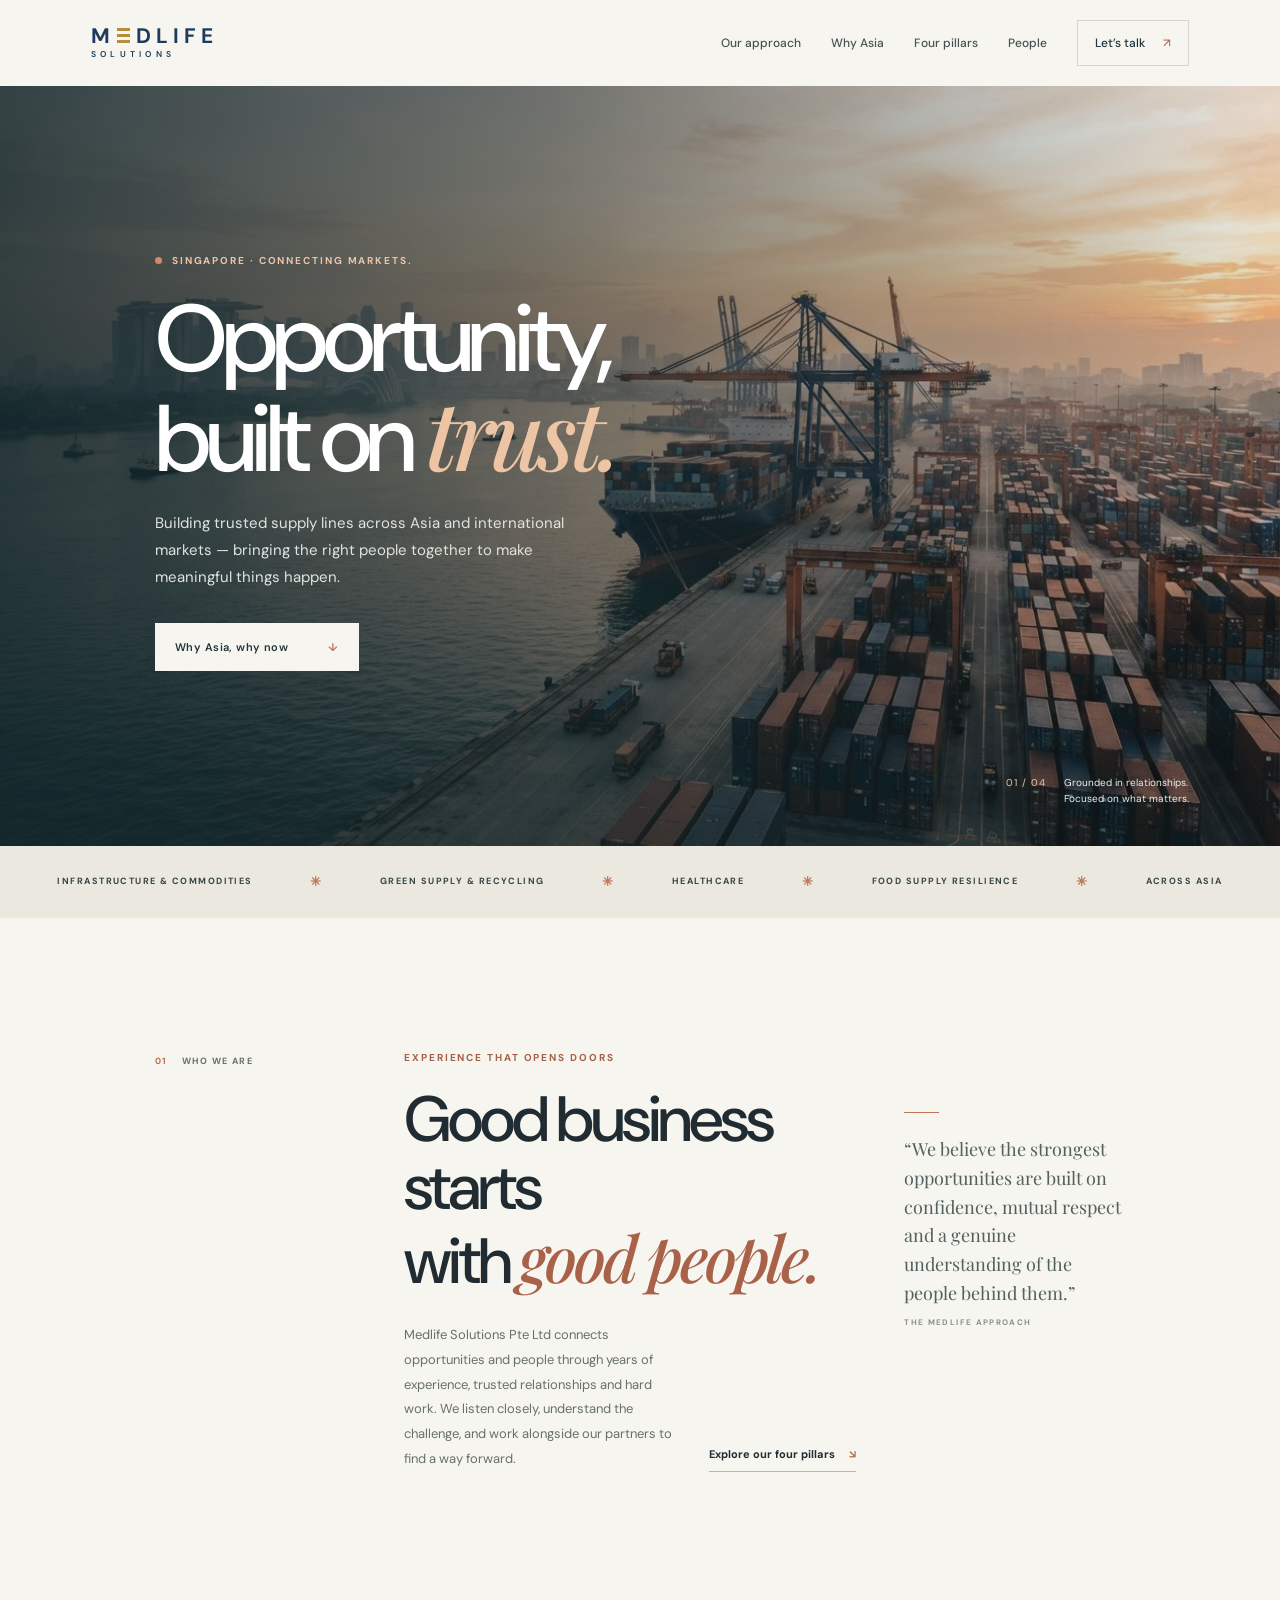
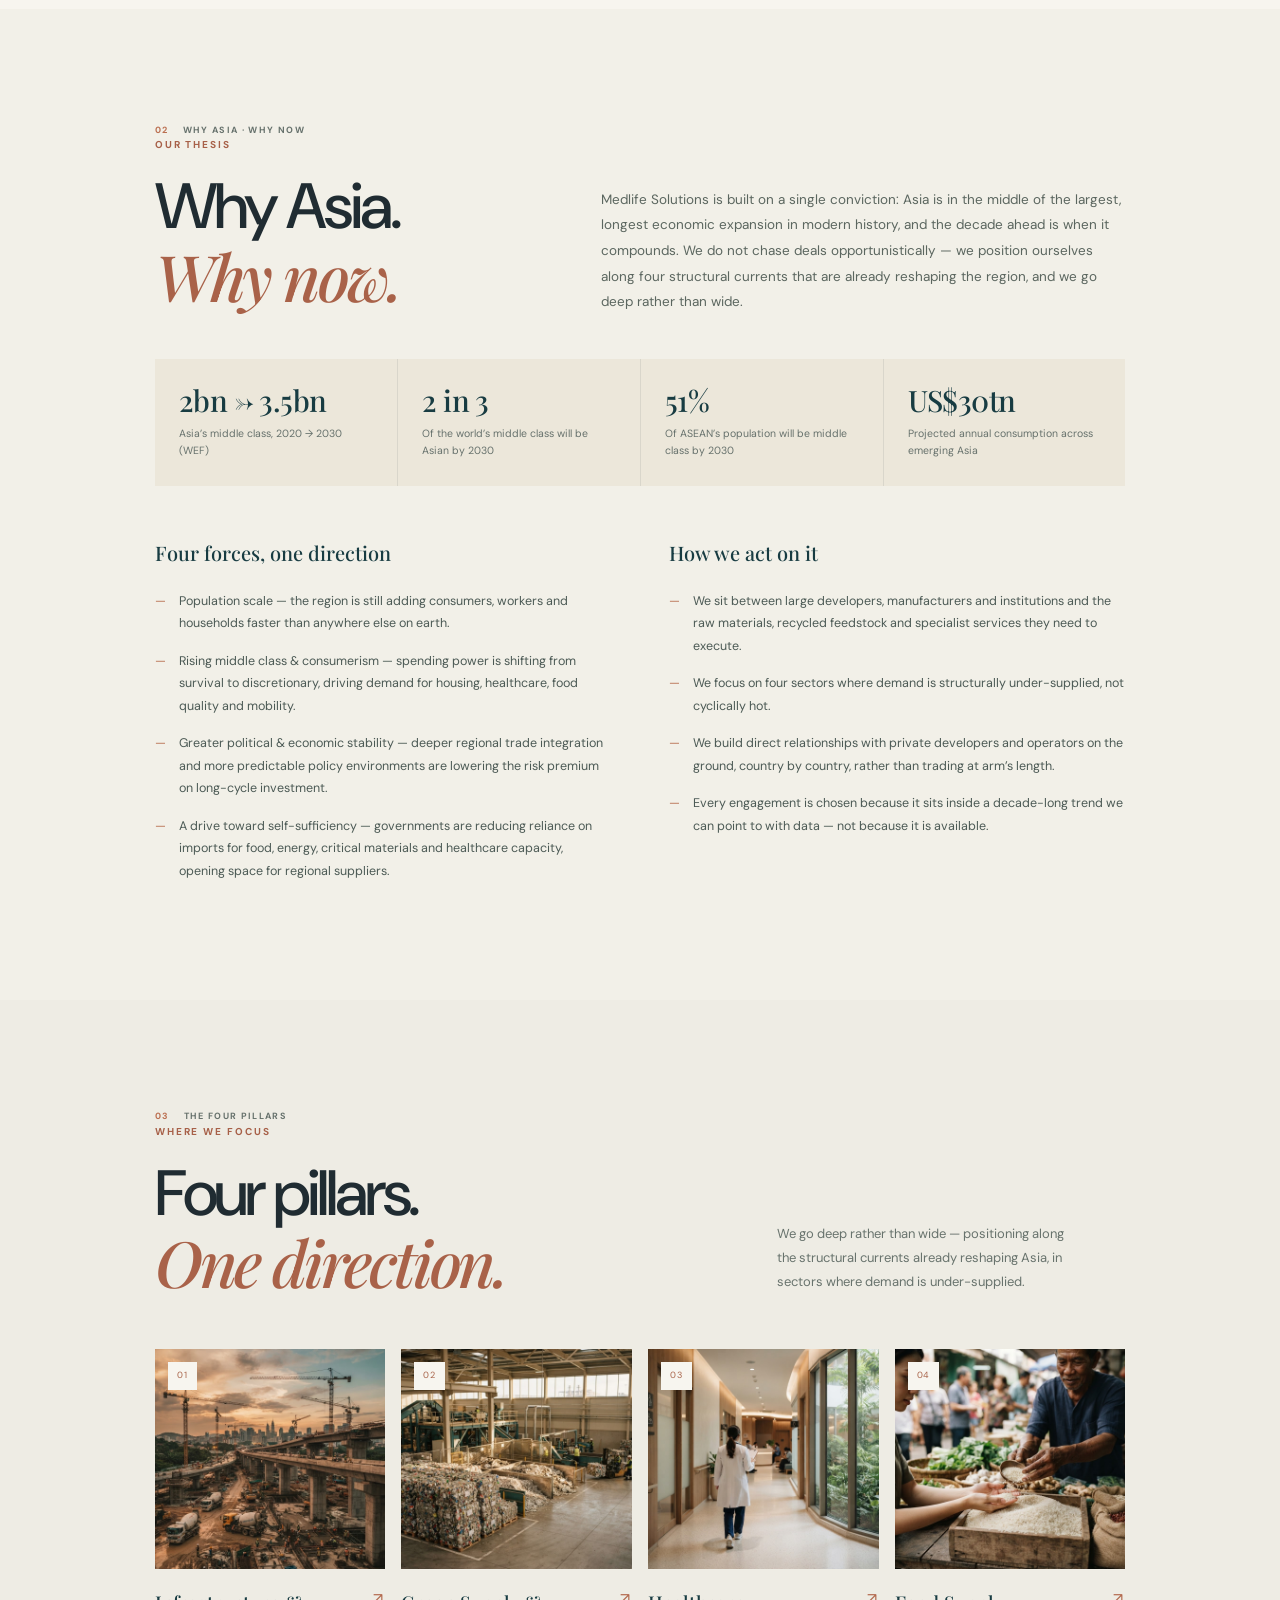
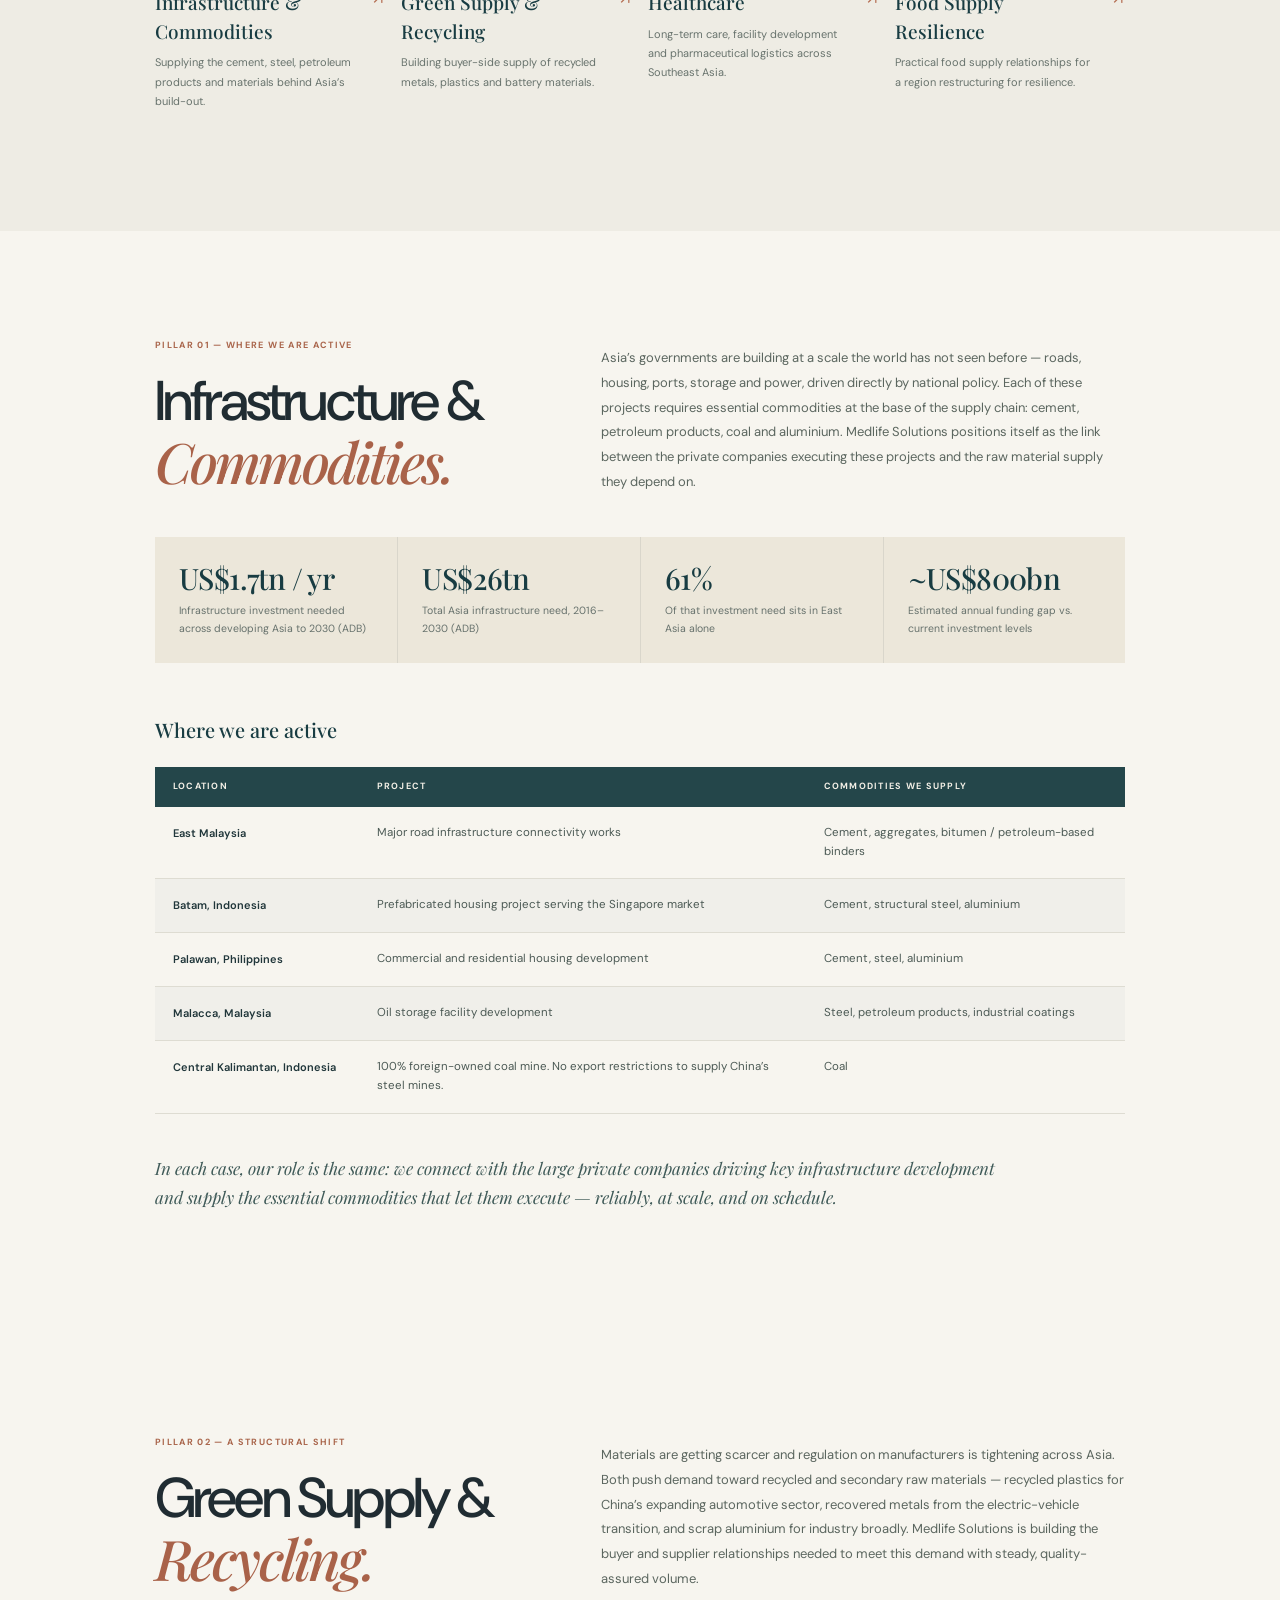
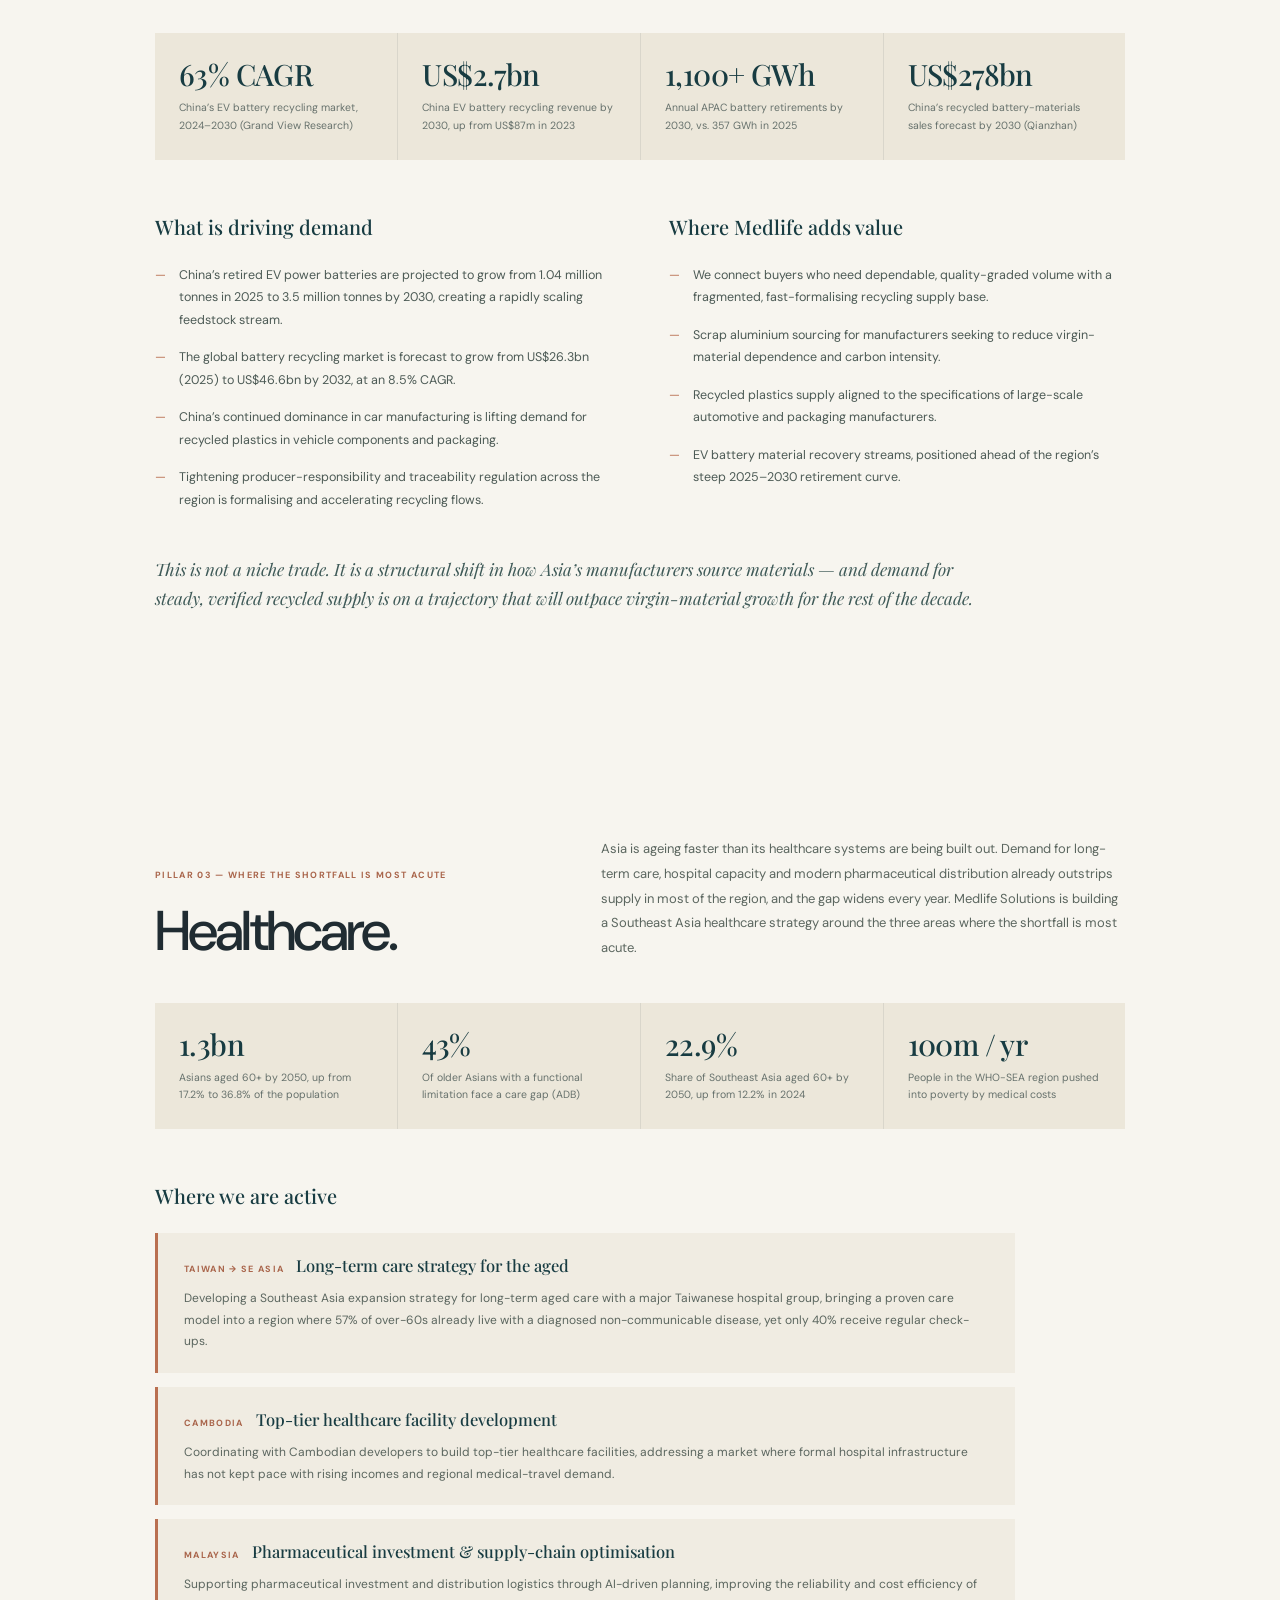
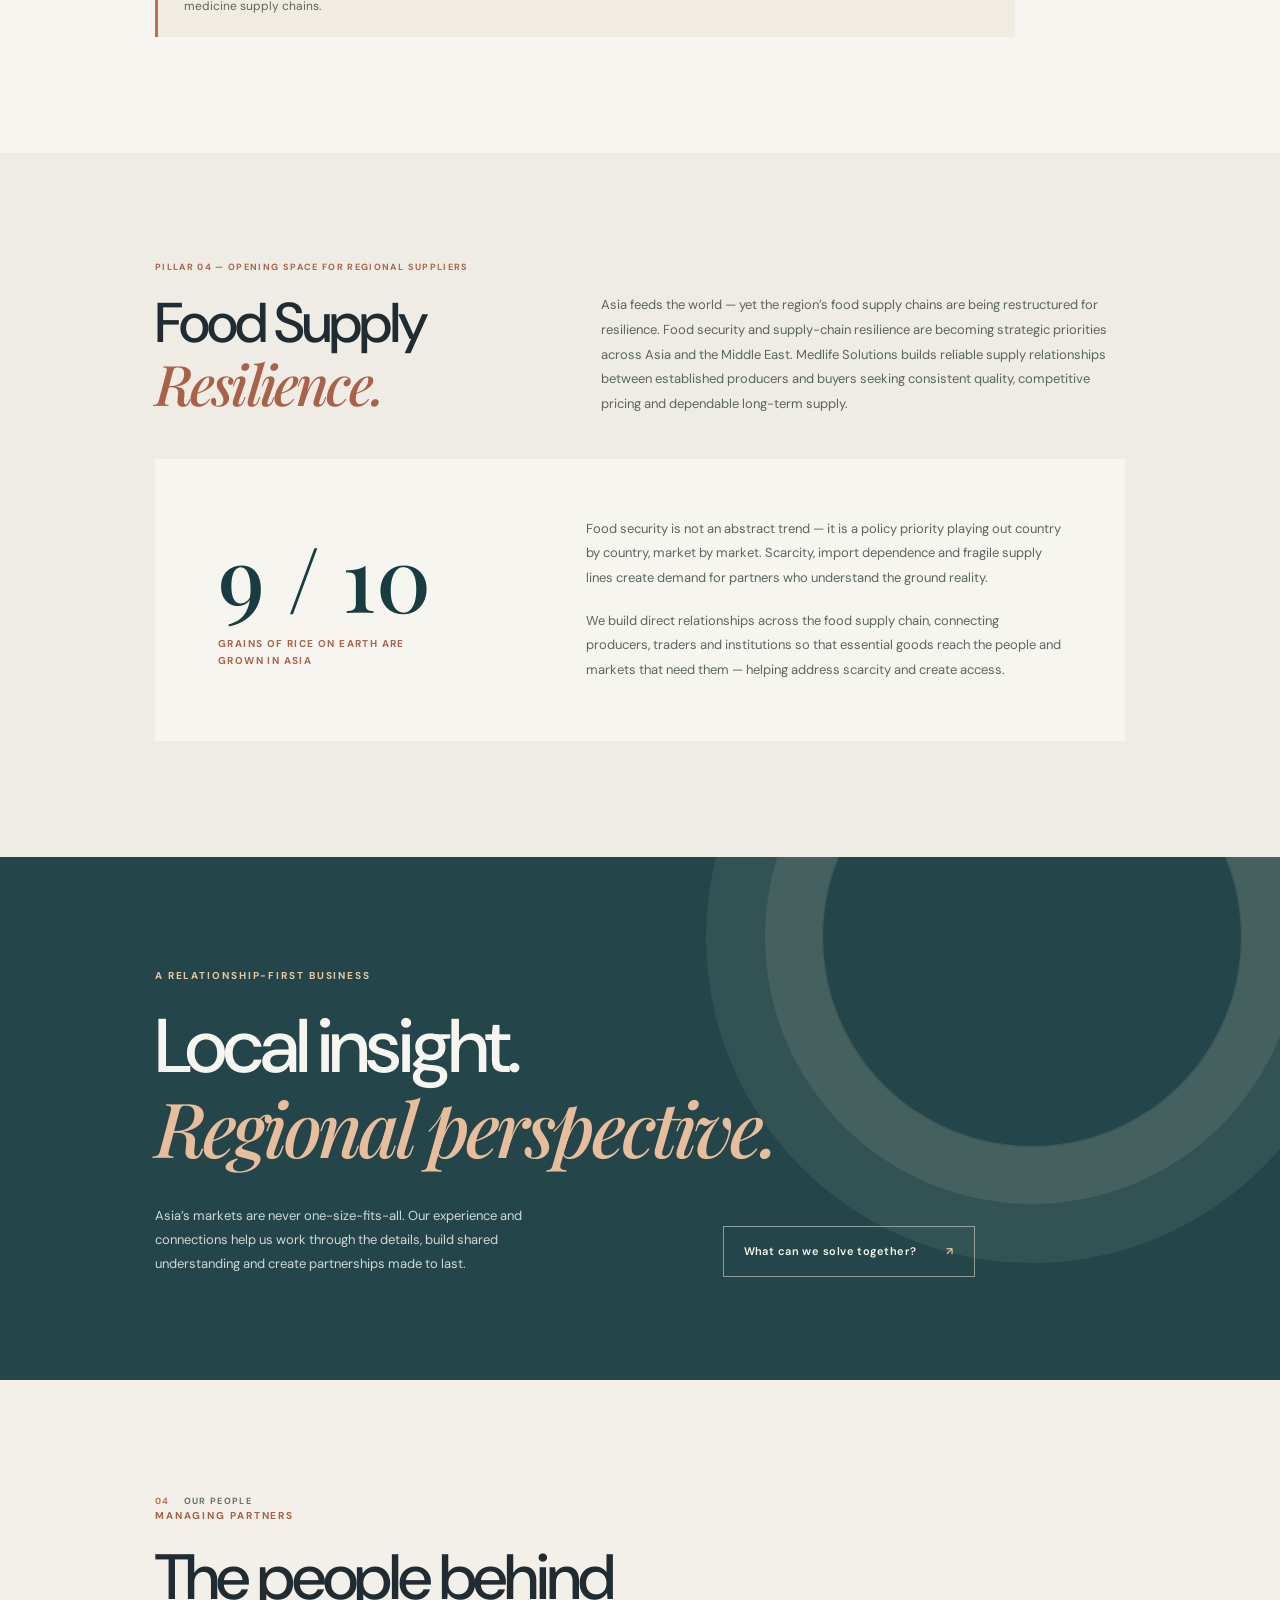
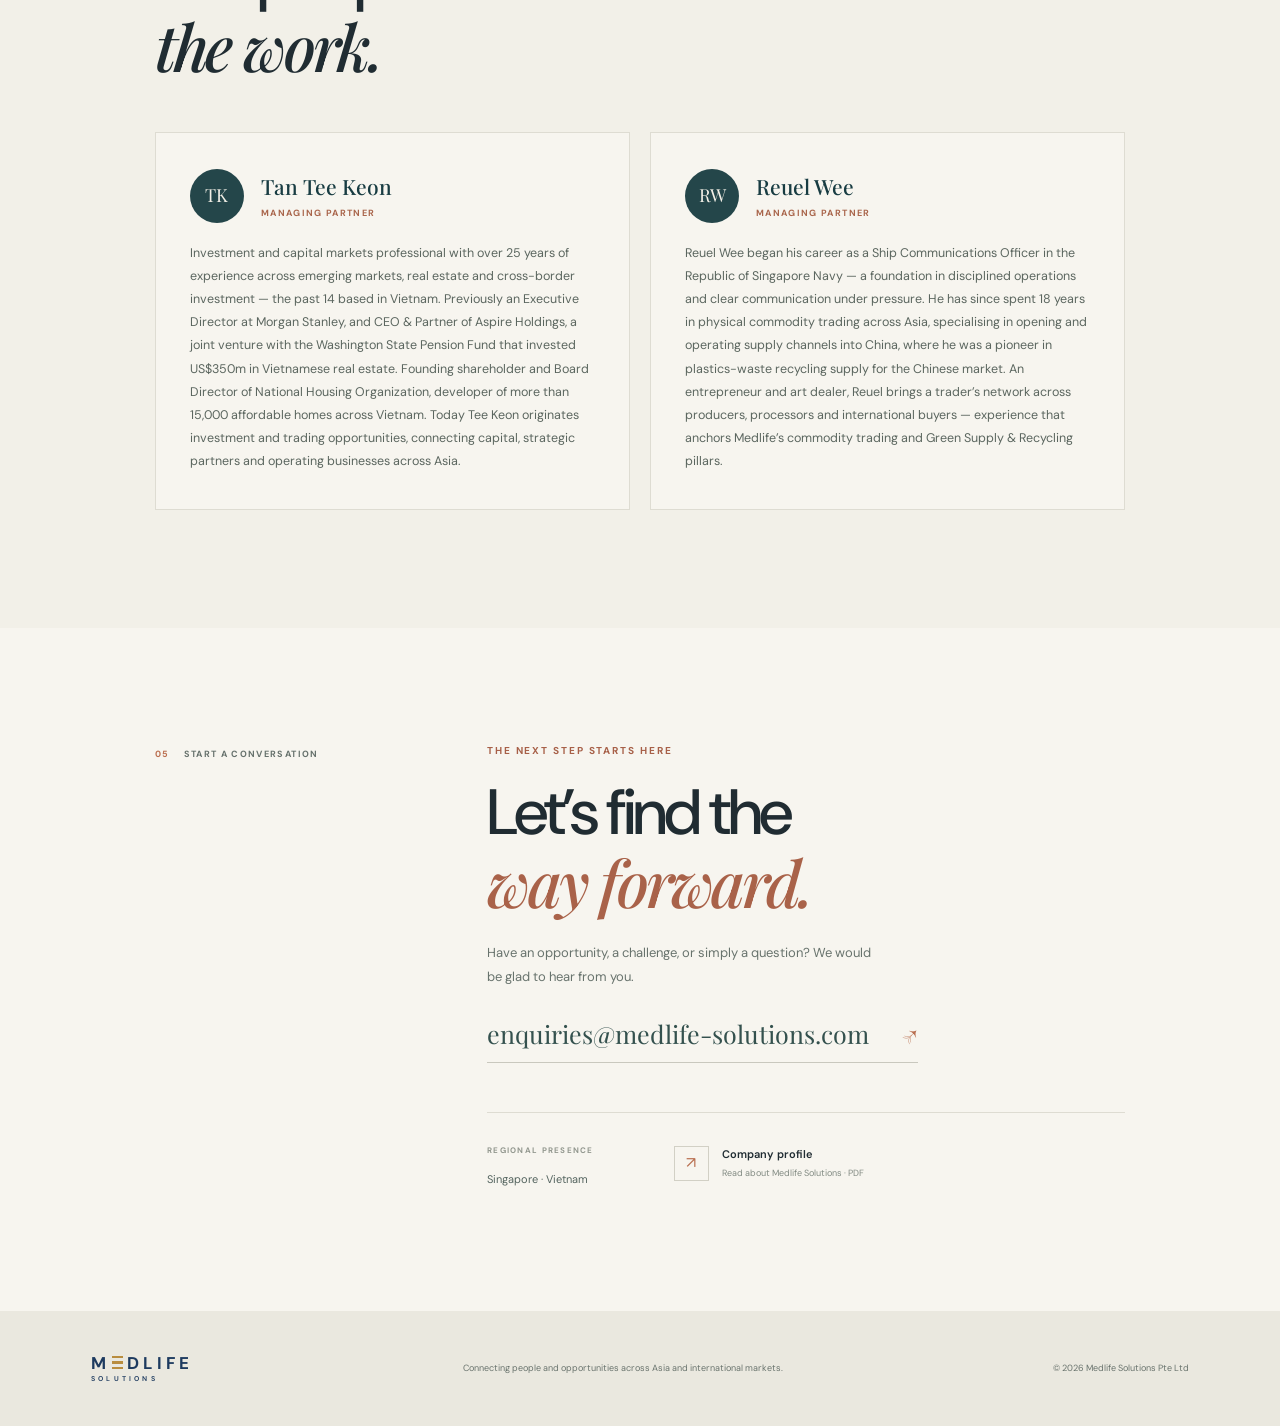
==== commit 4fff8ece: "Update site with latest live changes from B12 (cache buster v20261002_v1)" ====
--- a/index.html
+++ b/index.html
@@ -1,31 +1,16 @@
-<!DOCTYPE html>
-<html lang="en" data-astro-cid-j7pv25f6>
-<head>
-  <meta charset="utf-8">
-  <meta name="viewport" content="width=device-width, initial-scale=1">
-  <meta name="description" content="Medlife Solutions Pte Ltd builds the supply lines behind Asia’s next decade of growth — infrastructure & commodities, green supply & recycling, healthcare and food supply resilience.">
-  <meta name="theme-color" content="#f7f5ef">
-  <title>Medlife Solutions | Building the supply lines behind Asia’s growth</title>
-  
+<!DOCTYPE html><html lang="en" data-astro-cid-j7pv25f6> <head><meta charset="utf-8"><meta name="viewport" content="width=device-width, initial-scale=1"><meta name="description" content="Medlife Solutions Pte Ltd builds the supply lines behind Asia’s next decade of growth — infrastructure & commodities, green supply & recycling, healthcare and food supply resilience."><meta name="theme-color" content="#f7f5ef"><title>Medlife Solutions | Building the supply lines behind Asia’s growth</title><link rel="canonical" href="https://medlife-solutions-pte-ltd.b12sites.com/"><link rel="stylesheet" href="/assets/css/style.css?v=20261002_v1">
   <!-- Favicon -->
-  <link rel="icon" type="image/svg+xml" href="/assets/images/favicon.svg">
-  <link rel="alternate icon" href="/assets/images/favicon.svg">
+  <link rel="icon" type="image/svg+xml" href="/assets/images/favicon.svg?v=20261002_v1">
+  <link rel="alternate icon" href="/assets/images/favicon.svg?v=20261002_v1">
 
   <!-- Open Graph / Social Media -->
   <meta property="og:type" content="website">
-  <meta property="og:title" content="Medlife Solutions | Building the supply lines behind Asia’s growth">
-  <meta property="og:description" content="Medlife Solutions Pte Ltd builds the supply lines behind Asia’s next decade of growth — infrastructure & commodities, green supply & recycling, healthcare and food supply resilience.">
   <meta property="og:image" content="/assets/images/hero.jpg">
   <meta name="twitter:card" content="summary_large_image">
-  <meta name="twitter:title" content="Medlife Solutions | Building the supply lines behind Asia’s growth">
-  <meta name="twitter:description" content="Medlife Solutions Pte Ltd builds the supply lines behind Asia’s next decade of growth — infrastructure & commodities, green supply & recycling, healthcare and food supply resilience.">
   <meta name="twitter:image" content="/assets/images/hero.jpg">
 
   <!-- Google Fonts Preconnect -->
   <link rel="preconnect" href="https://fonts.googleapis.com">
   <link rel="preconnect" href="https://fonts.gstatic.com" crossorigin>
   <link rel="stylesheet" href="https://fonts.googleapis.com/css2?family=DM+Sans:wght@400;500;600;700&family=Playfair+Display:ital,wght@0,500;0,600;1,500;1,600&display=swap">
-
-  <!-- Main Stylesheet -->
-  <link rel="stylesheet" href="/assets/css/style.css">
-</head> <body data-astro-cid-j7pv25f6> <header class="site-header" data-astro-cid-j7pv25f6> <a class="brand" href="#hero" aria-label="Medlife Solutions home" data-astro-cid-j7pv25f6><span class="wordmark" data-astro-cid-j7pv25f6><span class="wm-top" data-astro-cid-j7pv25f6>M<span class="wm-e" data-astro-cid-j7pv25f6><i data-astro-cid-j7pv25f6></i><i data-astro-cid-j7pv25f6></i><i data-astro-cid-j7pv25f6></i></span>DLIFE</span><span class="wm-sub" data-astro-cid-j7pv25f6>SOLUTIONS</span></span></a> <nav aria-label="Main navigation" data-astro-cid-j7pv25f6><a href="#approach" data-astro-cid-j7pv25f6>Our approach</a><a href="#thesis" data-astro-cid-j7pv25f6>Why Asia</a><a href="#pillars" data-astro-cid-j7pv25f6>Four pillars</a><a href="#people" data-astro-cid-j7pv25f6>People</a><a href="#contact" class="nav-cta" data-astro-cid-j7pv25f6>Let’s talk <span data-astro-cid-j7pv25f6>↗</span></a></nav> </header> <main data-astro-cid-j7pv25f6> <section id="hero" class="hero" data-astro-cid-j7pv25f6> <img class="hero-image" src="/assets/images/hero.jpg" alt="Cargo vessel at a Southeast Asian port at sunrise" data-astro-cid-j7pv25f6> <div class="hero-shade" data-astro-cid-j7pv25f6></div> <div class="hero-content" data-astro-cid-j7pv25f6><p class="eyebrow light" data-astro-cid-j7pv25f6><span data-astro-cid-j7pv25f6></span> Singapore · Vietnam · Across Asia</p><h1 data-astro-cid-j7pv25f6>Opportunity,<br data-astro-cid-j7pv25f6>built on <em data-astro-cid-j7pv25f6>trust.</em></h1><p class="hero-copy" data-astro-cid-j7pv25f6>Building trusted supply lines across Asia and international markets — bringing the right people together to make meaningful things happen.</p><a class="button button-light" href="#thesis" data-astro-cid-j7pv25f6>Why Asia, why now <span data-astro-cid-j7pv25f6>↓</span></a></div> <div class="hero-note" data-astro-cid-j7pv25f6><span data-astro-cid-j7pv25f6>01 / 04</span><span data-astro-cid-j7pv25f6>Grounded in relationships.<br data-astro-cid-j7pv25f6>Focused on what matters.</span></div> </section> <div class="ticker" aria-label="Our four pillars" data-astro-cid-j7pv25f6><span data-astro-cid-j7pv25f6>INFRASTRUCTURE &amp; COMMODITIES</span><i data-astro-cid-j7pv25f6>✳</i><span data-astro-cid-j7pv25f6>GREEN SUPPLY &amp; RECYCLING</span><i data-astro-cid-j7pv25f6>✳</i><span data-astro-cid-j7pv25f6>HEALTHCARE</span><i data-astro-cid-j7pv25f6>✳</i><span data-astro-cid-j7pv25f6>FOOD SUPPLY RESILIENCE</span><i data-astro-cid-j7pv25f6>✳</i><span data-astro-cid-j7pv25f6>ACROSS ASIA</span></div> <section id="approach" class="intro section-pad" data-astro-cid-j7pv25f6> <div class="section-label" data-astro-cid-j7pv25f6><span data-astro-cid-j7pv25f6>01</span> WHO WE ARE</div> <div class="intro-copy" data-astro-cid-j7pv25f6><p class="eyebrow" data-astro-cid-j7pv25f6>Experience that opens doors</p><h2 data-astro-cid-j7pv25f6>Good business starts<br data-astro-cid-j7pv25f6>with <em data-astro-cid-j7pv25f6>good people.</em></h2><div class="intro-bottom" data-astro-cid-j7pv25f6><p data-astro-cid-j7pv25f6>Medlife Solutions Pte Ltd connects opportunities and people through years of experience, trusted relationships and hard work. We listen closely, understand the challenge, and work alongside our partners to find a way forward.</p><a class="text-link" href="#pillars" data-astro-cid-j7pv25f6>Explore our four pillars <span data-astro-cid-j7pv25f6>↘</span></a></div></div> <div class="intro-aside" data-astro-cid-j7pv25f6><div class="aside-rule" data-astro-cid-j7pv25f6></div><p data-astro-cid-j7pv25f6>“We believe the strongest opportunities are built on confidence, mutual respect and a genuine understanding of the people behind them.”</p><span data-astro-cid-j7pv25f6>THE MEDLIFE APPROACH</span></div> </section> <section id="thesis" class="thesis section-pad" data-astro-cid-j7pv25f6> <div class="section-label" data-astro-cid-j7pv25f6><span data-astro-cid-j7pv25f6>02</span> WHY ASIA · WHY NOW</div> <div class="thesis-head" data-astro-cid-j7pv25f6><div data-astro-cid-j7pv25f6><p class="eyebrow" data-astro-cid-j7pv25f6>Our thesis</p><h2 data-astro-cid-j7pv25f6>Why Asia.<br data-astro-cid-j7pv25f6><em data-astro-cid-j7pv25f6>Why now.</em></h2></div><p class="thesis-lead" data-astro-cid-j7pv25f6>Medlife Solutions is built on a single conviction: Asia is in the middle of the largest, longest economic expansion in modern history, and the decade ahead is when it compounds. We do not chase deals opportunistically — we position ourselves along four structural currents that are already reshaping the region, and we go deep rather than wide.</p></div> <div class="stat-band" data-astro-cid-j7pv25f6><div class="stat" data-astro-cid-j7pv25f6><b data-astro-cid-j7pv25f6>2bn → 3.5bn</b><span data-astro-cid-j7pv25f6>Asia’s middle class, 2020 → 2030 (WEF)</span></div><div class="stat" data-astro-cid-j7pv25f6><b data-astro-cid-j7pv25f6>2 in 3</b><span data-astro-cid-j7pv25f6>Of the world’s middle class will be Asian by 2030</span></div><div class="stat" data-astro-cid-j7pv25f6><b data-astro-cid-j7pv25f6>51%</b><span data-astro-cid-j7pv25f6>Of ASEAN’s population will be middle class by 2030</span></div><div class="stat" data-astro-cid-j7pv25f6><b data-astro-cid-j7pv25f6>US$30tn</b><span data-astro-cid-j7pv25f6>Projected annual consumption across emerging Asia</span></div></div> <div class="thesis-body" data-astro-cid-j7pv25f6> <div data-astro-cid-j7pv25f6><h3 class="body-h" data-astro-cid-j7pv25f6>Four forces, one direction</h3><ul class="force-list" data-astro-cid-j7pv25f6><li data-astro-cid-j7pv25f6>Population scale — the region is still adding consumers, workers and households faster than anywhere else on earth.</li><li data-astro-cid-j7pv25f6>Rising middle class &amp; consumerism — spending power is shifting from survival to discretionary, driving demand for housing, healthcare, food quality and mobility.</li><li data-astro-cid-j7pv25f6>Greater political &amp; economic stability — deeper regional trade integration and more predictable policy environments are lowering the risk premium on long-cycle investment.</li><li data-astro-cid-j7pv25f6>A drive toward self-sufficiency — governments are reducing reliance on imports for food, energy, critical materials and healthcare capacity, opening space for regional suppliers.</li></ul></div> <div data-astro-cid-j7pv25f6><h3 class="body-h" data-astro-cid-j7pv25f6>How we act on it</h3><ul class="force-list" data-astro-cid-j7pv25f6><li data-astro-cid-j7pv25f6>We sit between large developers, manufacturers and institutions and the raw materials, recycled feedstock and specialist services they need to execute.</li><li data-astro-cid-j7pv25f6>We focus on four sectors where demand is structurally under-supplied, not cyclically hot.</li><li data-astro-cid-j7pv25f6>We build direct relationships with private developers and operators on the ground, country by country, rather than trading at arm’s length.</li><li data-astro-cid-j7pv25f6>Every engagement is chosen because it sits inside a decade-long trend we can point to with data — not because it is available.</li></ul></div> </div> </section> <section id="pillars" class="pillars-overview section-pad" data-astro-cid-j7pv25f6> <div class="section-label" data-astro-cid-j7pv25f6><span data-astro-cid-j7pv25f6>03</span> THE FOUR PILLARS</div> <div class="sectors-head" data-astro-cid-j7pv25f6><div data-astro-cid-j7pv25f6><p class="eyebrow" data-astro-cid-j7pv25f6>Where we focus</p><h2 data-astro-cid-j7pv25f6>Four pillars.<br data-astro-cid-j7pv25f6><em data-astro-cid-j7pv25f6>One direction.</em></h2></div><p data-astro-cid-j7pv25f6>We go deep rather than wide — positioning along the structural currents already reshaping Asia, in sectors where demand is under-supplied.</p></div> <div class="sector-grid" data-astro-cid-j7pv25f6><a class="sector-card" href="#pillar-infrastructure" data-astro-cid-j7pv25f6><div class="sector-image" data-astro-cid-j7pv25f6><img src="/assets/images/pillar-infrastructure.jpg" alt="Highway and overpass construction site in Southeast Asia" loading="lazy" data-astro-cid-j7pv25f6><span data-astro-cid-j7pv25f6>01</span></div><div class="sector-details" data-astro-cid-j7pv25f6><h3 data-astro-cid-j7pv25f6>Infrastructure &amp; Commodities</h3><p data-astro-cid-j7pv25f6>Supplying the cement, steel, petroleum products and materials behind Asia’s build-out.</p><span class="sector-arrow" aria-hidden="true" data-astro-cid-j7pv25f6>↗</span></div></a><a class="sector-card" href="#pillar-green-supply" data-astro-cid-j7pv25f6><div class="sector-image" data-astro-cid-j7pv25f6><img src="/assets/images/pillar-green-supply.jpg" alt="Sorted recycled plastics and aluminium inside a recycling facility" loading="lazy" data-astro-cid-j7pv25f6><span data-astro-cid-j7pv25f6>02</span></div><div class="sector-details" data-astro-cid-j7pv25f6><h3 data-astro-cid-j7pv25f6>Green Supply &amp; Recycling</h3><p data-astro-cid-j7pv25f6>Building buyer-side supply of recycled metals, plastics and battery materials.</p><span class="sector-arrow" aria-hidden="true" data-astro-cid-j7pv25f6>↗</span></div></a><a class="sector-card" href="#pillar-healthcare" data-astro-cid-j7pv25f6><div class="sector-image" data-astro-cid-j7pv25f6><img src="/assets/images/pillar-healthcare.jpg" alt="Modern healthcare facility" loading="lazy" data-astro-cid-j7pv25f6><span data-astro-cid-j7pv25f6>03</span></div><div class="sector-details" data-astro-cid-j7pv25f6><h3 data-astro-cid-j7pv25f6>Healthcare</h3><p data-astro-cid-j7pv25f6>Long-term care, facility development and pharmaceutical logistics across Southeast Asia.</p><span class="sector-arrow" aria-hidden="true" data-astro-cid-j7pv25f6>↗</span></div></a><a class="sector-card" href="#pillar-food-supply" data-astro-cid-j7pv25f6><div class="sector-image" data-astro-cid-j7pv25f6><img src="/assets/images/pillar-food-supply.jpg" alt="Fresh food and grains at a market" loading="lazy" data-astro-cid-j7pv25f6><span data-astro-cid-j7pv25f6>04</span></div><div class="sector-details" data-astro-cid-j7pv25f6><h3 data-astro-cid-j7pv25f6>Food Supply Resilience</h3><p data-astro-cid-j7pv25f6>Practical food supply relationships for a region restructuring for resilience.</p><span class="sector-arrow" aria-hidden="true" data-astro-cid-j7pv25f6>↗</span></div></a></div> </section> <section id="pillar-infrastructure" class="pillar section-pad" data-astro-cid-j7pv25f6> <div class="pillar-head" data-astro-cid-j7pv25f6><div data-astro-cid-j7pv25f6><p class="pillar-label" data-astro-cid-j7pv25f6>PILLAR 01 — WHERE WE ARE ACTIVE</p><h2 data-astro-cid-j7pv25f6>Infrastructure &amp;<br data-astro-cid-j7pv25f6><em data-astro-cid-j7pv25f6>Commodities.</em></h2></div><p class="pillar-intro" data-astro-cid-j7pv25f6>Asia’s governments are building at a scale the world has not seen before — roads, housing, ports, storage and power, driven directly by national policy. Every one of these projects consumes essential commodities at the base of the chain: cement, petroleum products, coal and aluminium. Medlife Solutions positions itself as the link between the private companies executing these projects and the raw material supply they depend on.</p></div> <div class="stat-band" data-astro-cid-j7pv25f6><div class="stat" data-astro-cid-j7pv25f6><b data-astro-cid-j7pv25f6>US$1.7tn / yr</b><span data-astro-cid-j7pv25f6>Infrastructure investment needed across developing Asia to 2030 (ADB)</span></div><div class="stat" data-astro-cid-j7pv25f6><b data-astro-cid-j7pv25f6>US$26tn</b><span data-astro-cid-j7pv25f6>Total Asia infrastructure need, 2016–2030 (ADB)</span></div><div class="stat" data-astro-cid-j7pv25f6><b data-astro-cid-j7pv25f6>61%</b><span data-astro-cid-j7pv25f6>Of that investment need sits in East Asia alone</span></div><div class="stat" data-astro-cid-j7pv25f6><b data-astro-cid-j7pv25f6>~US$800bn</b><span data-astro-cid-j7pv25f6>Estimated annual funding gap vs. current investment levels</span></div></div> <div class="pillar-body" data-astro-cid-j7pv25f6><h3 class="body-h" data-astro-cid-j7pv25f6>Where we are active</h3><div class="table-scroll" data-astro-cid-j7pv25f6><table class="active-table" data-astro-cid-j7pv25f6><thead data-astro-cid-j7pv25f6><tr data-astro-cid-j7pv25f6><th data-astro-cid-j7pv25f6>Location</th><th data-astro-cid-j7pv25f6>Project</th><th data-astro-cid-j7pv25f6>Commodities we supply</th></tr></thead><tbody data-astro-cid-j7pv25f6><tr data-astro-cid-j7pv25f6><td data-astro-cid-j7pv25f6>East Malaysia</td><td data-astro-cid-j7pv25f6>Major road infrastructure connectivity works</td><td data-astro-cid-j7pv25f6>Cement, aggregates, bitumen / petroleum-based binders</td></tr><tr data-astro-cid-j7pv25f6><td data-astro-cid-j7pv25f6>Batam, Indonesia</td><td data-astro-cid-j7pv25f6>Prefabricated housing project serving the Singapore market</td><td data-astro-cid-j7pv25f6>Cement, structural steel, aluminium</td></tr><tr data-astro-cid-j7pv25f6><td data-astro-cid-j7pv25f6>Palawan, Philippines</td><td data-astro-cid-j7pv25f6>Commercial and residential housing development</td><td data-astro-cid-j7pv25f6>Cement, steel, aluminium</td></tr><tr data-astro-cid-j7pv25f6><td data-astro-cid-j7pv25f6>Malacca, Malaysia</td><td data-astro-cid-j7pv25f6>Oil storage facility development</td><td data-astro-cid-j7pv25f6>Steel, petroleum products, industrial coatings</td></tr><tr data-astro-cid-j7pv25f6><td data-astro-cid-j7pv25f6>Central Kalimantan, Indonesia</td><td data-astro-cid-j7pv25f6>100% foreign-owned coal mine. No export restrictions to supply China’s steel mines.</td><td data-astro-cid-j7pv25f6>Coal</td></tr></tbody></table></div><p class="pillar-closing" data-astro-cid-j7pv25f6>In each case, our role is the same: we connect with the large private companies driving key infrastructure development and supply the essential commodities that let them execute — reliably, at scale, and on schedule.</p></div> </section> <section id="pillar-green-supply" class="pillar section-pad" data-astro-cid-j7pv25f6> <div class="pillar-head" data-astro-cid-j7pv25f6><div data-astro-cid-j7pv25f6><p class="pillar-label" data-astro-cid-j7pv25f6>PILLAR 02 — A STRUCTURAL SHIFT</p><h2 data-astro-cid-j7pv25f6>Green Supply &amp;<br data-astro-cid-j7pv25f6><em data-astro-cid-j7pv25f6>Recycling.</em></h2></div><p class="pillar-intro" data-astro-cid-j7pv25f6>Materials are getting scarcer and regulation on manufacturers is tightening across Asia. Both push demand toward recycled and secondary raw materials — recycled plastics for China’s expanding automotive sector, recovered metals from the electric-vehicle transition, and scrap aluminium for industry broadly. Medlife Solutions is building the buyer-side relationships to supply this demand with steady, quality-assured volume.</p></div> <div class="stat-band" data-astro-cid-j7pv25f6><div class="stat" data-astro-cid-j7pv25f6><b data-astro-cid-j7pv25f6>63% CAGR</b><span data-astro-cid-j7pv25f6>China’s EV battery recycling market, 2024–2030 (Grand View Research)</span></div><div class="stat" data-astro-cid-j7pv25f6><b data-astro-cid-j7pv25f6>US$2.7bn</b><span data-astro-cid-j7pv25f6>China EV battery recycling revenue by 2030, up from US$87m in 2023</span></div><div class="stat" data-astro-cid-j7pv25f6><b data-astro-cid-j7pv25f6>1,100+ GWh</b><span data-astro-cid-j7pv25f6>Annual APAC battery retirements by 2030, vs. 357 GWh in 2025</span></div><div class="stat" data-astro-cid-j7pv25f6><b data-astro-cid-j7pv25f6>US$278bn</b><span data-astro-cid-j7pv25f6>China’s recycled battery-materials sales forecast by 2030 (Qianzhan)</span></div></div> <div class="pillar-body" data-astro-cid-j7pv25f6><div class="pillar-cols" data-astro-cid-j7pv25f6><div data-astro-cid-j7pv25f6><h3 class="body-h" data-astro-cid-j7pv25f6>What is driving demand</h3><ul class="force-list" data-astro-cid-j7pv25f6><li data-astro-cid-j7pv25f6>China’s retired EV power batteries are projected to grow from 1.04 million tonnes in 2025 to 3.5 million tonnes by 2030, creating a rapidly scaling feedstock stream.</li><li data-astro-cid-j7pv25f6>The global battery recycling market is forecast to grow from US$26.3bn (2025) to US$46.6bn by 2032, at an 8.5% CAGR.</li><li data-astro-cid-j7pv25f6>China’s continued dominance in car manufacturing is lifting demand for recycled plastics in vehicle components and packaging.</li><li data-astro-cid-j7pv25f6>Tightening producer-responsibility and traceability regulation across the region is formalising and accelerating recycling flows.</li></ul></div><div data-astro-cid-j7pv25f6><h3 class="body-h" data-astro-cid-j7pv25f6>Where Medlife adds value</h3><ul class="force-list" data-astro-cid-j7pv25f6><li data-astro-cid-j7pv25f6>We connect buyers who need dependable, quality-graded volume with a fragmented, fast-formalising recycling supply base.</li><li data-astro-cid-j7pv25f6>Scrap aluminium sourcing for manufacturers seeking to reduce virgin-material dependence and carbon intensity.</li><li data-astro-cid-j7pv25f6>Recycled plastics supply aligned to the specifications of large-scale automotive and packaging manufacturers.</li><li data-astro-cid-j7pv25f6>EV battery material recovery streams, positioned ahead of the region’s steep 2025–2030 retirement curve.</li></ul></div></div><p class="pillar-closing" data-astro-cid-j7pv25f6>This is not a niche trade. It is a structural shift in how Asia’s manufacturers source materials — and demand for steady, verified recycled supply is on a trajectory that will outpace virgin-material growth for the rest of the decade.</p></div> </section> <section id="pillar-healthcare" class="pillar section-pad" data-astro-cid-j7pv25f6> <div class="pillar-head" data-astro-cid-j7pv25f6><div data-astro-cid-j7pv25f6><p class="pillar-label" data-astro-cid-j7pv25f6>PILLAR 03 — WHERE THE SHORTFALL IS MOST ACUTE</p><h2 data-astro-cid-j7pv25f6>Healthcare.</h2></div><p class="pillar-intro" data-astro-cid-j7pv25f6>Asia is ageing faster than its healthcare systems are being built out. Demand for long-term care, hospital capacity and modern pharmaceutical distribution already outstrips supply in most of the region, and the gap widens every year. Medlife Solutions is building a Southeast Asia healthcare strategy around the three areas where the shortfall is most acute.</p></div> <div class="stat-band" data-astro-cid-j7pv25f6><div class="stat" data-astro-cid-j7pv25f6><b data-astro-cid-j7pv25f6>1.3bn</b><span data-astro-cid-j7pv25f6>Asians aged 60+ by 2050, up from 17.2% to 36.8% of the population</span></div><div class="stat" data-astro-cid-j7pv25f6><b data-astro-cid-j7pv25f6>43%</b><span data-astro-cid-j7pv25f6>Of older Asians with a functional limitation face a care gap (ADB)</span></div><div class="stat" data-astro-cid-j7pv25f6><b data-astro-cid-j7pv25f6>22.9%</b><span data-astro-cid-j7pv25f6>Share of Southeast Asia aged 60+ by 2050, up from 12.2% in 2024</span></div><div class="stat" data-astro-cid-j7pv25f6><b data-astro-cid-j7pv25f6>100m / yr</b><span data-astro-cid-j7pv25f6>People in the WHO-SEA region pushed into poverty by medical costs</span></div></div> <div class="pillar-body" data-astro-cid-j7pv25f6><h3 class="body-h" data-astro-cid-j7pv25f6>Where we are active</h3><div class="engagements" data-astro-cid-j7pv25f6><div class="engagement" data-astro-cid-j7pv25f6><p data-astro-cid-j7pv25f6><span class="region" data-astro-cid-j7pv25f6>TAIWAN → SE ASIA</span><b data-astro-cid-j7pv25f6>Long-term care strategy for the aged</b></p><span class="engagement-copy" data-astro-cid-j7pv25f6>Developing a Southeast Asia expansion strategy for long-term aged care with a major Taiwanese hospital group, bringing a proven care model into a region where 57% of over-60s already live with a diagnosed non-communicable disease, yet only 40% receive regular check-ups.</span></div><div class="engagement" data-astro-cid-j7pv25f6><p data-astro-cid-j7pv25f6><span class="region" data-astro-cid-j7pv25f6>CAMBODIA</span><b data-astro-cid-j7pv25f6>Top-tier healthcare facility development</b></p><span class="engagement-copy" data-astro-cid-j7pv25f6>Coordinating with Cambodian developers to build top-tier healthcare facilities, addressing a market where formal hospital infrastructure has not kept pace with rising incomes and regional medical-travel demand.</span></div><div class="engagement" data-astro-cid-j7pv25f6><p data-astro-cid-j7pv25f6><span class="region" data-astro-cid-j7pv25f6>MALAYSIA</span><b data-astro-cid-j7pv25f6>Pharmaceutical investment &amp; logistics restructuring</b></p><span class="engagement-copy" data-astro-cid-j7pv25f6>Restructuring pharmaceutical investor and distribution logistics using AI-driven planning, improving reliability and cost of medicine supply chains as demand for modern pharmaceutical access grows.</span></div></div></div> </section> <section id="pillar-food-supply" class="pillar pillar-food section-pad" data-astro-cid-j7pv25f6> <div class="pillar-head" data-astro-cid-j7pv25f6><div data-astro-cid-j7pv25f6><p class="pillar-label" data-astro-cid-j7pv25f6>PILLAR 04 — OPENING SPACE FOR REGIONAL SUPPLIERS</p><h2 data-astro-cid-j7pv25f6>Food Supply<br data-astro-cid-j7pv25f6><em data-astro-cid-j7pv25f6>Resilience.</em></h2></div><p class="pillar-intro" data-astro-cid-j7pv25f6>Asia feeds the world — yet the region’s food supply chains are being restructured for resilience. Food security and supply-chain resilience are becoming strategic priorities across Asia and the Middle East. Medlife Solutions builds reliable supply relationships between established producers and buyers seeking consistent quality, competitive pricing and dependable long-term supply.</p></div> <div class="food-grid" data-astro-cid-j7pv25f6><div class="food-stat" data-astro-cid-j7pv25f6><b data-astro-cid-j7pv25f6>9 / 10</b><span data-astro-cid-j7pv25f6>grains of rice on earth are grown in Asia</span></div><div class="food-copy" data-astro-cid-j7pv25f6><p data-astro-cid-j7pv25f6>Food security is not an abstract trend — it is a policy priority playing out country by country, market by market. Scarcity, import dependence and fragile supply lines create demand for partners who understand the ground reality.</p><p data-astro-cid-j7pv25f6>We build direct relationships across the food supply chain, connecting producers, traders and institutions so that essential goods reach the people and markets that need them — helping address scarcity and create access.</p></div></div> </section> <section id="partnership" class="partnership" data-astro-cid-j7pv25f6> <div class="partnership-inner" data-astro-cid-j7pv25f6><p class="eyebrow light" data-astro-cid-j7pv25f6>A relationship-first business</p><h2 data-astro-cid-j7pv25f6>Local insight.<br data-astro-cid-j7pv25f6><em data-astro-cid-j7pv25f6>Regional perspective.</em></h2><div class="partnership-bottom" data-astro-cid-j7pv25f6><p data-astro-cid-j7pv25f6>Asia’s markets are never one-size-fits-all. Our experience and connections help us work through the details, build shared understanding and create partnerships made to last.</p><a class="button button-outline" href="#contact" data-astro-cid-j7pv25f6>What can we solve together? <span data-astro-cid-j7pv25f6>↗</span></a></div></div><div class="partnership-index" data-astro-cid-j7pv25f6>MEDLIFE<br data-astro-cid-j7pv25f6>SOLUTIONS<br data-astro-cid-j7pv25f6><span data-astro-cid-j7pv25f6>01 — 04</span></div> </section> <section id="people" class="people section-pad" data-astro-cid-j7pv25f6> <div class="section-label" data-astro-cid-j7pv25f6><span data-astro-cid-j7pv25f6>04</span> OUR PEOPLE</div> <div class="people-head" data-astro-cid-j7pv25f6><p class="eyebrow" data-astro-cid-j7pv25f6>Managing partners</p><h2 data-astro-cid-j7pv25f6>The people behind<br data-astro-cid-j7pv25f6><em data-astro-cid-j7pv25f6>the work.</em></h2></div> <div class="people-grid" data-astro-cid-j7pv25f6> <article class="person-card" data-astro-cid-j7pv25f6><div class="person-head" data-astro-cid-j7pv25f6><span class="person-mono" data-astro-cid-j7pv25f6>TK</span><div data-astro-cid-j7pv25f6><h3 class="person-name" data-astro-cid-j7pv25f6>Tan Tee Keon</h3><span class="person-role" data-astro-cid-j7pv25f6>MANAGING PARTNER</span></div></div><p class="person-bio" data-astro-cid-j7pv25f6>Investment and capital markets professional with over 25 years of experience across emerging markets, real estate and cross-border investment — the past 14 based in Vietnam. Previously an Executive Director at Morgan Stanley, and CEO &amp; Partner of Aspire Holdings, a joint venture with the Washington State Pension Fund that invested US$350m in Vietnamese real estate. Founding shareholder and Board Director of National Housing Organization, developer of more than 15,000 affordable homes across Vietnam. Today Tee Keon originates investment and trading opportunities, connecting capital, strategic partners and operating businesses across Asia.</p></article> <article class="person-card" data-astro-cid-j7pv25f6><div class="person-head" data-astro-cid-j7pv25f6><span class="person-mono" data-astro-cid-j7pv25f6>RW</span><div data-astro-cid-j7pv25f6><h3 class="person-name" data-astro-cid-j7pv25f6>Reuel Wee</h3><span class="person-role" data-astro-cid-j7pv25f6>MANAGING PARTNER</span></div></div><p class="person-bio" data-astro-cid-j7pv25f6>Reuel Wee began his career as a Ship Communications Officer in the Republic of Singapore Navy — a foundation in disciplined operations and clear communication under pressure. He has since spent 18 years in physical commodity trading across Asia, specialising in opening and operating supply channels into China, where he was a pioneer in plastics-waste recycling supply for the Chinese market. An entrepreneur and art dealer, Reuel brings a trader’s network across producers, processors and international buyers — experience that anchors Medlife’s commodity trading and Green Supply &amp; Recycling pillars.</p></article> </div> </section> <section id="contact" class="contact section-pad" data-astro-cid-j7pv25f6> <div class="section-label" data-astro-cid-j7pv25f6><span data-astro-cid-j7pv25f6>05</span> START A CONVERSATION</div> <div class="contact-main" data-astro-cid-j7pv25f6><p class="eyebrow" data-astro-cid-j7pv25f6>The next step starts here</p><h2 data-astro-cid-j7pv25f6>Let’s find the<br data-astro-cid-j7pv25f6><em data-astro-cid-j7pv25f6>way forward.</em></h2><p class="contact-copy" data-astro-cid-j7pv25f6>Have an opportunity, a challenge, or simply a question? We would be glad to hear from you.</p><a class="contact-link" href="mailto:enquiries@medlife-solutions.com" data-astro-cid-j7pv25f6>enquiries@medlife-solutions.com <span data-astro-cid-j7pv25f6>↗</span></a><div class="contact-lower" data-astro-cid-j7pv25f6><div data-astro-cid-j7pv25f6><span class="mini-label" data-astro-cid-j7pv25f6>REGIONAL PRESENCE</span><p data-astro-cid-j7pv25f6>Singapore · Vietnam<br data-astro-cid-j7pv25f6>Connecting suppliers and buyers across Asia and international markets.</p></div><a class="profile-link" href="/assets/docs/Medlife_Solutions_Company_Profile.pdf" target="_blank" rel="noopener noreferrer" data-astro-cid-j7pv25f6><span class="pdf-icon" data-astro-cid-j7pv25f6>↗</span><span data-astro-cid-j7pv25f6><b data-astro-cid-j7pv25f6>Company profile</b><small data-astro-cid-j7pv25f6>Read about Medlife Solutions · PDF</small></span></a></div></div> </section> </main> <footer class="site-footer" data-astro-cid-j7pv25f6><a class="brand footer-brand" href="#hero" aria-label="Medlife Solutions home" data-astro-cid-j7pv25f6><span class="wordmark" data-astro-cid-j7pv25f6><span class="wm-top" data-astro-cid-j7pv25f6>M<span class="wm-e" data-astro-cid-j7pv25f6><i data-astro-cid-j7pv25f6></i><i data-astro-cid-j7pv25f6></i><i data-astro-cid-j7pv25f6></i></span>DLIFE</span><span class="wm-sub" data-astro-cid-j7pv25f6>SOLUTIONS</span></span></a><p data-astro-cid-j7pv25f6>Connecting people and opportunity across Asia.</p><span class="copyright" data-astro-cid-j7pv25f6>© 2026 Medlife Solutions Pte Ltd</span> </footer>    </body></html>+</head> <body data-astro-cid-j7pv25f6> <header class="site-header" data-astro-cid-j7pv25f6> <a class="brand" href="#hero" aria-label="Medlife Solutions home" data-astro-cid-j7pv25f6><span class="wordmark" data-astro-cid-j7pv25f6><span class="wm-top" data-astro-cid-j7pv25f6>M<span class="wm-e" data-astro-cid-j7pv25f6><i data-astro-cid-j7pv25f6></i><i data-astro-cid-j7pv25f6></i><i data-astro-cid-j7pv25f6></i></span>DLIFE</span><span class="wm-sub" data-astro-cid-j7pv25f6>SOLUTIONS</span></span></a> <nav aria-label="Main navigation" data-astro-cid-j7pv25f6><a href="#approach" data-astro-cid-j7pv25f6>Our approach</a><a href="#thesis" data-astro-cid-j7pv25f6>Why Asia</a><a href="#pillars" data-astro-cid-j7pv25f6>Four pillars</a><a href="#people" data-astro-cid-j7pv25f6>People</a><a href="#contact" class="nav-cta" data-astro-cid-j7pv25f6>Let’s talk <span data-astro-cid-j7pv25f6>↗</span></a></nav> </header> <main data-astro-cid-j7pv25f6> <section id="hero" class="hero" data-astro-cid-j7pv25f6> <img class="hero-image" src="/assets/images/hero.jpg" alt="Cargo vessel at a Southeast Asian port at sunrise" data-astro-cid-j7pv25f6> <div class="hero-shade" data-astro-cid-j7pv25f6></div> <div class="hero-content" data-astro-cid-j7pv25f6><p class="eyebrow light" data-astro-cid-j7pv25f6><span data-astro-cid-j7pv25f6></span> Singapore · Connecting Markets.</p><h1 data-astro-cid-j7pv25f6>Opportunity,<br data-astro-cid-j7pv25f6>built on <em data-astro-cid-j7pv25f6>trust.</em></h1><p class="hero-copy" data-astro-cid-j7pv25f6>Building trusted supply lines across Asia and international markets — bringing the right people together to make meaningful things happen.</p><a class="button button-light" href="#thesis" data-astro-cid-j7pv25f6>Why Asia, why now <span data-astro-cid-j7pv25f6>↓</span></a></div> <div class="hero-note" data-astro-cid-j7pv25f6><span data-astro-cid-j7pv25f6>01 / 04</span><span data-astro-cid-j7pv25f6>Grounded in relationships.<br data-astro-cid-j7pv25f6>Focused on what matters.</span></div> </section> <div class="ticker" aria-label="Our four pillars" data-astro-cid-j7pv25f6><span data-astro-cid-j7pv25f6>INFRASTRUCTURE &amp; COMMODITIES</span><i data-astro-cid-j7pv25f6>✳</i><span data-astro-cid-j7pv25f6>GREEN SUPPLY &amp; RECYCLING</span><i data-astro-cid-j7pv25f6>✳</i><span data-astro-cid-j7pv25f6>HEALTHCARE</span><i data-astro-cid-j7pv25f6>✳</i><span data-astro-cid-j7pv25f6>FOOD SUPPLY RESILIENCE</span><i data-astro-cid-j7pv25f6>✳</i><span data-astro-cid-j7pv25f6>ACROSS ASIA</span></div> <section id="approach" class="intro section-pad" data-astro-cid-j7pv25f6> <div class="section-label" data-astro-cid-j7pv25f6><span data-astro-cid-j7pv25f6>01</span> WHO WE ARE</div> <div class="intro-copy" data-astro-cid-j7pv25f6><p class="eyebrow" data-astro-cid-j7pv25f6>Experience that opens doors</p><h2 data-astro-cid-j7pv25f6>Good business starts<br data-astro-cid-j7pv25f6>with <em data-astro-cid-j7pv25f6>good people.</em></h2><div class="intro-bottom" data-astro-cid-j7pv25f6><p data-astro-cid-j7pv25f6>Medlife Solutions Pte Ltd connects opportunities and people through years of experience, trusted relationships and hard work. We listen closely, understand the challenge, and work alongside our partners to find a way forward.</p><a class="text-link" href="#pillars" data-astro-cid-j7pv25f6>Explore our four pillars <span data-astro-cid-j7pv25f6>↘</span></a></div></div> <div class="intro-aside" data-astro-cid-j7pv25f6><div class="aside-rule" data-astro-cid-j7pv25f6></div><p data-astro-cid-j7pv25f6>“We believe the strongest opportunities are built on confidence, mutual respect and a genuine understanding of the people behind them.”</p><span data-astro-cid-j7pv25f6>THE MEDLIFE APPROACH</span></div> </section> <section id="thesis" class="thesis section-pad" data-astro-cid-j7pv25f6> <div class="section-label" data-astro-cid-j7pv25f6><span data-astro-cid-j7pv25f6>02</span> WHY ASIA · WHY NOW</div> <div class="thesis-head" data-astro-cid-j7pv25f6><div data-astro-cid-j7pv25f6><p class="eyebrow" data-astro-cid-j7pv25f6>Our thesis</p><h2 data-astro-cid-j7pv25f6>Why Asia.<br data-astro-cid-j7pv25f6><em data-astro-cid-j7pv25f6>Why now.</em></h2></div><p class="thesis-lead" data-astro-cid-j7pv25f6>Medlife Solutions is built on a single conviction: Asia is in the middle of the largest, longest economic expansion in modern history, and the decade ahead is when it compounds. We do not chase deals opportunistically — we position ourselves along four structural currents that are already reshaping the region, and we go deep rather than wide.</p></div> <div class="stat-band" data-astro-cid-j7pv25f6><div class="stat" data-astro-cid-j7pv25f6><b data-astro-cid-j7pv25f6>2bn → 3.5bn</b><span data-astro-cid-j7pv25f6>Asia’s middle class, 2020 → 2030 (WEF)</span></div><div class="stat" data-astro-cid-j7pv25f6><b data-astro-cid-j7pv25f6>2 in 3</b><span data-astro-cid-j7pv25f6>Of the world’s middle class will be Asian by 2030</span></div><div class="stat" data-astro-cid-j7pv25f6><b data-astro-cid-j7pv25f6>51%</b><span data-astro-cid-j7pv25f6>Of ASEAN’s population will be middle class by 2030</span></div><div class="stat" data-astro-cid-j7pv25f6><b data-astro-cid-j7pv25f6>US$30tn</b><span data-astro-cid-j7pv25f6>Projected annual consumption across emerging Asia</span></div></div> <div class="thesis-body" data-astro-cid-j7pv25f6> <div data-astro-cid-j7pv25f6><h3 class="body-h" data-astro-cid-j7pv25f6>Four forces, one direction</h3><ul class="force-list" data-astro-cid-j7pv25f6><li data-astro-cid-j7pv25f6>Population scale — the region is still adding consumers, workers and households faster than anywhere else on earth.</li><li data-astro-cid-j7pv25f6>Rising middle class &amp; consumerism — spending power is shifting from survival to discretionary, driving demand for housing, healthcare, food quality and mobility.</li><li data-astro-cid-j7pv25f6>Greater political &amp; economic stability — deeper regional trade integration and more predictable policy environments are lowering the risk premium on long-cycle investment.</li><li data-astro-cid-j7pv25f6>A drive toward self-sufficiency — governments are reducing reliance on imports for food, energy, critical materials and healthcare capacity, opening space for regional suppliers.</li></ul></div> <div data-astro-cid-j7pv25f6><h3 class="body-h" data-astro-cid-j7pv25f6>How we act on it</h3><ul class="force-list" data-astro-cid-j7pv25f6><li data-astro-cid-j7pv25f6>We sit between large developers, manufacturers and institutions and the raw materials, recycled feedstock and specialist services they need to execute.</li><li data-astro-cid-j7pv25f6>We focus on four sectors where demand is structurally under-supplied, not cyclically hot.</li><li data-astro-cid-j7pv25f6>We build direct relationships with private developers and operators on the ground, country by country, rather than trading at arm’s length.</li><li data-astro-cid-j7pv25f6>Every engagement is chosen because it sits inside a decade-long trend we can point to with data — not because it is available.</li></ul></div> </div> </section> <section id="pillars" class="pillars-overview section-pad" data-astro-cid-j7pv25f6> <div class="section-label" data-astro-cid-j7pv25f6><span data-astro-cid-j7pv25f6>03</span> THE FOUR PILLARS</div> <div class="sectors-head" data-astro-cid-j7pv25f6><div data-astro-cid-j7pv25f6><p class="eyebrow" data-astro-cid-j7pv25f6>Where we focus</p><h2 data-astro-cid-j7pv25f6>Four pillars.<br data-astro-cid-j7pv25f6><em data-astro-cid-j7pv25f6>One direction.</em></h2></div><p data-astro-cid-j7pv25f6>We go deep rather than wide — positioning along the structural currents already reshaping Asia, in sectors where demand is under-supplied.</p></div> <div class="sector-grid" data-astro-cid-j7pv25f6><a class="sector-card" href="#pillar-infrastructure" data-astro-cid-j7pv25f6><div class="sector-image" data-astro-cid-j7pv25f6><img src="/assets/images/pillar-infrastructure.jpg" alt="Highway and overpass construction site in Southeast Asia" loading="lazy" data-astro-cid-j7pv25f6><span data-astro-cid-j7pv25f6>01</span></div><div class="sector-details" data-astro-cid-j7pv25f6><h3 data-astro-cid-j7pv25f6>Infrastructure &amp; Commodities</h3><p data-astro-cid-j7pv25f6>Supplying the cement, steel, petroleum products and materials behind Asia’s build-out.</p><span class="sector-arrow" aria-hidden="true" data-astro-cid-j7pv25f6>↗</span></div></a><a class="sector-card" href="#pillar-green-supply" data-astro-cid-j7pv25f6><div class="sector-image" data-astro-cid-j7pv25f6><img src="/assets/images/pillar-green-supply.jpg" alt="Sorted recycled plastics and aluminium inside a recycling facility" loading="lazy" data-astro-cid-j7pv25f6><span data-astro-cid-j7pv25f6>02</span></div><div class="sector-details" data-astro-cid-j7pv25f6><h3 data-astro-cid-j7pv25f6>Green Supply &amp; Recycling</h3><p data-astro-cid-j7pv25f6>Building buyer-side supply of recycled metals, plastics and battery materials.</p><span class="sector-arrow" aria-hidden="true" data-astro-cid-j7pv25f6>↗</span></div></a><a class="sector-card" href="#pillar-healthcare" data-astro-cid-j7pv25f6><div class="sector-image" data-astro-cid-j7pv25f6><img src="/assets/images/pillar-healthcare.jpg" alt="Modern healthcare facility" loading="lazy" data-astro-cid-j7pv25f6><span data-astro-cid-j7pv25f6>03</span></div><div class="sector-details" data-astro-cid-j7pv25f6><h3 data-astro-cid-j7pv25f6>Healthcare</h3><p data-astro-cid-j7pv25f6>Long-term care, facility development and pharmaceutical logistics across Southeast Asia.</p><span class="sector-arrow" aria-hidden="true" data-astro-cid-j7pv25f6>↗</span></div></a><a class="sector-card" href="#pillar-food-supply" data-astro-cid-j7pv25f6><div class="sector-image" data-astro-cid-j7pv25f6><img src="/assets/images/pillar-food-supply.jpg" alt="Fresh food and grains at a market" loading="lazy" data-astro-cid-j7pv25f6><span data-astro-cid-j7pv25f6>04</span></div><div class="sector-details" data-astro-cid-j7pv25f6><h3 data-astro-cid-j7pv25f6>Food Supply Resilience</h3><p data-astro-cid-j7pv25f6>Practical food supply relationships for a region restructuring for resilience.</p><span class="sector-arrow" aria-hidden="true" data-astro-cid-j7pv25f6>↗</span></div></a></div> </section> <section id="pillar-infrastructure" class="pillar section-pad" data-astro-cid-j7pv25f6> <div class="pillar-head" data-astro-cid-j7pv25f6><div data-astro-cid-j7pv25f6><p class="pillar-label" data-astro-cid-j7pv25f6>PILLAR 01 — WHERE WE ARE ACTIVE</p><h2 data-astro-cid-j7pv25f6>Infrastructure &amp;<br data-astro-cid-j7pv25f6><em data-astro-cid-j7pv25f6>Commodities.</em></h2></div><p class="pillar-intro" data-astro-cid-j7pv25f6>Asia’s governments are building at a scale the world has not seen before — roads, housing, ports, storage and power, driven directly by national policy. Each of these projects requires essential commodities at the base of the supply chain: cement, petroleum products, coal and aluminium. Medlife Solutions positions itself as the link between the private companies executing these projects and the raw material supply they depend on.</p></div> <div class="stat-band" data-astro-cid-j7pv25f6><div class="stat" data-astro-cid-j7pv25f6><b data-astro-cid-j7pv25f6>US$1.7tn / yr</b><span data-astro-cid-j7pv25f6>Infrastructure investment needed across developing Asia to 2030 (ADB)</span></div><div class="stat" data-astro-cid-j7pv25f6><b data-astro-cid-j7pv25f6>US$26tn</b><span data-astro-cid-j7pv25f6>Total Asia infrastructure need, 2016–2030 (ADB)</span></div><div class="stat" data-astro-cid-j7pv25f6><b data-astro-cid-j7pv25f6>61%</b><span data-astro-cid-j7pv25f6>Of that investment need sits in East Asia alone</span></div><div class="stat" data-astro-cid-j7pv25f6><b data-astro-cid-j7pv25f6>~US$800bn</b><span data-astro-cid-j7pv25f6>Estimated annual funding gap vs. current investment levels</span></div></div> <div class="pillar-body" data-astro-cid-j7pv25f6><h3 class="body-h" data-astro-cid-j7pv25f6>Where we are active</h3><div class="table-scroll" data-astro-cid-j7pv25f6><table class="active-table" data-astro-cid-j7pv25f6><thead data-astro-cid-j7pv25f6><tr data-astro-cid-j7pv25f6><th data-astro-cid-j7pv25f6>Location</th><th data-astro-cid-j7pv25f6>Project</th><th data-astro-cid-j7pv25f6>Commodities we supply</th></tr></thead><tbody data-astro-cid-j7pv25f6><tr data-astro-cid-j7pv25f6><td data-astro-cid-j7pv25f6>East Malaysia</td><td data-astro-cid-j7pv25f6>Major road infrastructure connectivity works</td><td data-astro-cid-j7pv25f6>Cement, aggregates, bitumen / petroleum-based binders</td></tr><tr data-astro-cid-j7pv25f6><td data-astro-cid-j7pv25f6>Batam, Indonesia</td><td data-astro-cid-j7pv25f6>Prefabricated housing project serving the Singapore market</td><td data-astro-cid-j7pv25f6>Cement, structural steel, aluminium</td></tr><tr data-astro-cid-j7pv25f6><td data-astro-cid-j7pv25f6>Palawan, Philippines</td><td data-astro-cid-j7pv25f6>Commercial and residential housing development</td><td data-astro-cid-j7pv25f6>Cement, steel, aluminium</td></tr><tr data-astro-cid-j7pv25f6><td data-astro-cid-j7pv25f6>Malacca, Malaysia</td><td data-astro-cid-j7pv25f6>Oil storage facility development</td><td data-astro-cid-j7pv25f6>Steel, petroleum products, industrial coatings</td></tr><tr data-astro-cid-j7pv25f6><td data-astro-cid-j7pv25f6>Central Kalimantan, Indonesia</td><td data-astro-cid-j7pv25f6>100% foreign-owned coal mine. No export restrictions to supply China’s steel mines.</td><td data-astro-cid-j7pv25f6>Coal</td></tr></tbody></table></div><p class="pillar-closing" data-astro-cid-j7pv25f6>In each case, our role is the same: we connect with the large private companies driving key infrastructure development and supply the essential commodities that let them execute — reliably, at scale, and on schedule.</p></div> </section> <section id="pillar-green-supply" class="pillar section-pad" data-astro-cid-j7pv25f6> <div class="pillar-head" data-astro-cid-j7pv25f6><div data-astro-cid-j7pv25f6><p class="pillar-label" data-astro-cid-j7pv25f6>PILLAR 02 — A STRUCTURAL SHIFT</p><h2 data-astro-cid-j7pv25f6>Green Supply &amp;<br data-astro-cid-j7pv25f6><em data-astro-cid-j7pv25f6>Recycling.</em></h2></div><p class="pillar-intro" data-astro-cid-j7pv25f6>Materials are getting scarcer and regulation on manufacturers is tightening across Asia. Both push demand toward recycled and secondary raw materials — recycled plastics for China’s expanding automotive sector, recovered metals from the electric-vehicle transition, and scrap aluminium for industry broadly. Medlife Solutions is building the buyer and supplier relationships needed to meet this demand with steady, quality-assured volume.</p></div> <div class="stat-band" data-astro-cid-j7pv25f6><div class="stat" data-astro-cid-j7pv25f6><b data-astro-cid-j7pv25f6>63% CAGR</b><span data-astro-cid-j7pv25f6>China’s EV battery recycling market, 2024–2030 (Grand View Research)</span></div><div class="stat" data-astro-cid-j7pv25f6><b data-astro-cid-j7pv25f6>US$2.7bn</b><span data-astro-cid-j7pv25f6>China EV battery recycling revenue by 2030, up from US$87m in 2023</span></div><div class="stat" data-astro-cid-j7pv25f6><b data-astro-cid-j7pv25f6>1,100+ GWh</b><span data-astro-cid-j7pv25f6>Annual APAC battery retirements by 2030, vs. 357 GWh in 2025</span></div><div class="stat" data-astro-cid-j7pv25f6><b data-astro-cid-j7pv25f6>US$278bn</b><span data-astro-cid-j7pv25f6>China’s recycled battery-materials sales forecast by 2030 (Qianzhan)</span></div></div> <div class="pillar-body" data-astro-cid-j7pv25f6><div class="pillar-cols" data-astro-cid-j7pv25f6><div data-astro-cid-j7pv25f6><h3 class="body-h" data-astro-cid-j7pv25f6>What is driving demand</h3><ul class="force-list" data-astro-cid-j7pv25f6><li data-astro-cid-j7pv25f6>China’s retired EV power batteries are projected to grow from 1.04 million tonnes in 2025 to 3.5 million tonnes by 2030, creating a rapidly scaling feedstock stream.</li><li data-astro-cid-j7pv25f6>The global battery recycling market is forecast to grow from US$26.3bn (2025) to US$46.6bn by 2032, at an 8.5% CAGR.</li><li data-astro-cid-j7pv25f6>China’s continued dominance in car manufacturing is lifting demand for recycled plastics in vehicle components and packaging.</li><li data-astro-cid-j7pv25f6>Tightening producer-responsibility and traceability regulation across the region is formalising and accelerating recycling flows.</li></ul></div><div data-astro-cid-j7pv25f6><h3 class="body-h" data-astro-cid-j7pv25f6>Where Medlife adds value</h3><ul class="force-list" data-astro-cid-j7pv25f6><li data-astro-cid-j7pv25f6>We connect buyers who need dependable, quality-graded volume with a fragmented, fast-formalising recycling supply base.</li><li data-astro-cid-j7pv25f6>Scrap aluminium sourcing for manufacturers seeking to reduce virgin-material dependence and carbon intensity.</li><li data-astro-cid-j7pv25f6>Recycled plastics supply aligned to the specifications of large-scale automotive and packaging manufacturers.</li><li data-astro-cid-j7pv25f6>EV battery material recovery streams, positioned ahead of the region’s steep 2025–2030 retirement curve.</li></ul></div></div><p class="pillar-closing" data-astro-cid-j7pv25f6>This is not a niche trade. It is a structural shift in how Asia’s manufacturers source materials — and demand for steady, verified recycled supply is on a trajectory that will outpace virgin-material growth for the rest of the decade.</p></div> </section> <section id="pillar-healthcare" class="pillar section-pad" data-astro-cid-j7pv25f6> <div class="pillar-head" data-astro-cid-j7pv25f6><div data-astro-cid-j7pv25f6><p class="pillar-label" data-astro-cid-j7pv25f6>PILLAR 03 — WHERE THE SHORTFALL IS MOST ACUTE</p><h2 data-astro-cid-j7pv25f6>Healthcare.</h2></div><p class="pillar-intro" data-astro-cid-j7pv25f6>Asia is ageing faster than its healthcare systems are being built out. Demand for long-term care, hospital capacity and modern pharmaceutical distribution already outstrips supply in most of the region, and the gap widens every year. Medlife Solutions is building a Southeast Asia healthcare strategy around the three areas where the shortfall is most acute.</p></div> <div class="stat-band" data-astro-cid-j7pv25f6><div class="stat" data-astro-cid-j7pv25f6><b data-astro-cid-j7pv25f6>1.3bn</b><span data-astro-cid-j7pv25f6>Asians aged 60+ by 2050, up from 17.2% to 36.8% of the population</span></div><div class="stat" data-astro-cid-j7pv25f6><b data-astro-cid-j7pv25f6>43%</b><span data-astro-cid-j7pv25f6>Of older Asians with a functional limitation face a care gap (ADB)</span></div><div class="stat" data-astro-cid-j7pv25f6><b data-astro-cid-j7pv25f6>22.9%</b><span data-astro-cid-j7pv25f6>Share of Southeast Asia aged 60+ by 2050, up from 12.2% in 2024</span></div><div class="stat" data-astro-cid-j7pv25f6><b data-astro-cid-j7pv25f6>100m / yr</b><span data-astro-cid-j7pv25f6>People in the WHO-SEA region pushed into poverty by medical costs</span></div></div> <div class="pillar-body" data-astro-cid-j7pv25f6><h3 class="body-h" data-astro-cid-j7pv25f6>Where we are active</h3><div class="engagements" data-astro-cid-j7pv25f6><div class="engagement" data-astro-cid-j7pv25f6><p data-astro-cid-j7pv25f6><span class="region" data-astro-cid-j7pv25f6>TAIWAN → SE ASIA</span><b data-astro-cid-j7pv25f6>Long-term care strategy for the aged</b></p><span class="engagement-copy" data-astro-cid-j7pv25f6>Developing a Southeast Asia expansion strategy for long-term aged care with a major Taiwanese hospital group, bringing a proven care model into a region where 57% of over-60s already live with a diagnosed non-communicable disease, yet only 40% receive regular check-ups.</span></div><div class="engagement" data-astro-cid-j7pv25f6><p data-astro-cid-j7pv25f6><span class="region" data-astro-cid-j7pv25f6>CAMBODIA</span><b data-astro-cid-j7pv25f6>Top-tier healthcare facility development</b></p><span class="engagement-copy" data-astro-cid-j7pv25f6>Coordinating with Cambodian developers to build top-tier healthcare facilities, addressing a market where formal hospital infrastructure has not kept pace with rising incomes and regional medical-travel demand.</span></div><div class="engagement" data-astro-cid-j7pv25f6><p data-astro-cid-j7pv25f6><span class="region" data-astro-cid-j7pv25f6>MALAYSIA</span><b data-astro-cid-j7pv25f6>Pharmaceutical investment &amp; supply-chain optimisation</b></p><span class="engagement-copy" data-astro-cid-j7pv25f6>Supporting pharmaceutical investment and distribution logistics through AI-driven planning, improving the reliability and cost efficiency of medicine supply chains.</span></div></div></div> </section> <section id="pillar-food-supply" class="pillar pillar-food section-pad" data-astro-cid-j7pv25f6> <div class="pillar-head" data-astro-cid-j7pv25f6><div data-astro-cid-j7pv25f6><p class="pillar-label" data-astro-cid-j7pv25f6>PILLAR 04 — OPENING SPACE FOR REGIONAL SUPPLIERS</p><h2 data-astro-cid-j7pv25f6>Food Supply<br data-astro-cid-j7pv25f6><em data-astro-cid-j7pv25f6>Resilience.</em></h2></div><p class="pillar-intro" data-astro-cid-j7pv25f6>Asia feeds the world — yet the region’s food supply chains are being restructured for resilience. Food security and supply-chain resilience are becoming strategic priorities across Asia and the Middle East. Medlife Solutions builds reliable supply relationships between established producers and buyers seeking consistent quality, competitive pricing and dependable long-term supply.</p></div> <div class="food-grid" data-astro-cid-j7pv25f6><div class="food-stat" data-astro-cid-j7pv25f6><b data-astro-cid-j7pv25f6>9 / 10</b><span data-astro-cid-j7pv25f6>grains of rice on earth are grown in Asia</span></div><div class="food-copy" data-astro-cid-j7pv25f6><p data-astro-cid-j7pv25f6>Food security is not an abstract trend — it is a policy priority playing out country by country, market by market. Scarcity, import dependence and fragile supply lines create demand for partners who understand the ground reality.</p><p data-astro-cid-j7pv25f6>We build direct relationships across the food supply chain, connecting producers, traders and institutions so that essential goods reach the people and markets that need them — helping address scarcity and create access.</p></div></div> </section> <section id="partnership" class="partnership" data-astro-cid-j7pv25f6> <div class="partnership-inner" data-astro-cid-j7pv25f6><p class="eyebrow light" data-astro-cid-j7pv25f6>A relationship-first business</p><h2 data-astro-cid-j7pv25f6>Local insight.<br data-astro-cid-j7pv25f6><em data-astro-cid-j7pv25f6>Regional perspective.</em></h2><div class="partnership-bottom" data-astro-cid-j7pv25f6><p data-astro-cid-j7pv25f6>Asia’s markets are never one-size-fits-all. Our experience and connections help us work through the details, build shared understanding and create partnerships made to last.</p><a class="button button-outline" href="#contact" data-astro-cid-j7pv25f6>What can we solve together? <span data-astro-cid-j7pv25f6>↗</span></a></div></div> </section> <section id="people" class="people section-pad" data-astro-cid-j7pv25f6> <div class="section-label" data-astro-cid-j7pv25f6><span data-astro-cid-j7pv25f6>04</span> OUR PEOPLE</div> <div class="people-head" data-astro-cid-j7pv25f6><p class="eyebrow" data-astro-cid-j7pv25f6>Managing partners</p><h2 data-astro-cid-j7pv25f6>The people behind<br data-astro-cid-j7pv25f6><em data-astro-cid-j7pv25f6>the work.</em></h2></div> <div class="people-grid" data-astro-cid-j7pv25f6> <article class="person-card" data-astro-cid-j7pv25f6><div class="person-head" data-astro-cid-j7pv25f6><span class="person-mono" data-astro-cid-j7pv25f6>TK</span><div data-astro-cid-j7pv25f6><h3 class="person-name" data-astro-cid-j7pv25f6>Tan Tee Keon</h3><span class="person-role" data-astro-cid-j7pv25f6>MANAGING PARTNER</span></div></div><p class="person-bio" data-astro-cid-j7pv25f6>Investment and capital markets professional with over 25 years of experience across emerging markets, real estate and cross-border investment — the past 14 based in Vietnam. Previously an Executive Director at Morgan Stanley, and CEO &amp; Partner of Aspire Holdings, a joint venture with the Washington State Pension Fund that invested US$350m in Vietnamese real estate. Founding shareholder and Board Director of National Housing Organization, developer of more than 15,000 affordable homes across Vietnam. Today Tee Keon originates investment and trading opportunities, connecting capital, strategic partners and operating businesses across Asia.</p></article> <article class="person-card" data-astro-cid-j7pv25f6><div class="person-head" data-astro-cid-j7pv25f6><span class="person-mono" data-astro-cid-j7pv25f6>RW</span><div data-astro-cid-j7pv25f6><h3 class="person-name" data-astro-cid-j7pv25f6>Reuel Wee</h3><span class="person-role" data-astro-cid-j7pv25f6>MANAGING PARTNER</span></div></div><p class="person-bio" data-astro-cid-j7pv25f6>Reuel Wee began his career as a Ship Communications Officer in the Republic of Singapore Navy — a foundation in disciplined operations and clear communication under pressure. He has since spent 18 years in physical commodity trading across Asia, specialising in opening and operating supply channels into China, where he was a pioneer in plastics-waste recycling supply for the Chinese market. An entrepreneur and art dealer, Reuel brings a trader’s network across producers, processors and international buyers — experience that anchors Medlife’s commodity trading and Green Supply &amp; Recycling pillars.</p></article> </div> </section> <section id="contact" class="contact section-pad" data-astro-cid-j7pv25f6> <div class="section-label" data-astro-cid-j7pv25f6><span data-astro-cid-j7pv25f6>05</span> START A CONVERSATION</div> <div class="contact-main" data-astro-cid-j7pv25f6><p class="eyebrow" data-astro-cid-j7pv25f6>The next step starts here</p><h2 data-astro-cid-j7pv25f6>Let’s find the<br data-astro-cid-j7pv25f6><em data-astro-cid-j7pv25f6>way forward.</em></h2><p class="contact-copy" data-astro-cid-j7pv25f6>Have an opportunity, a challenge, or simply a question? We would be glad to hear from you.</p><a class="contact-link" href="mailto:enquiries@medlife-solutions.com" data-astro-cid-j7pv25f6>enquiries@medlife-solutions.com <span data-astro-cid-j7pv25f6>↗</span></a><div class="contact-lower" data-astro-cid-j7pv25f6><div data-astro-cid-j7pv25f6><span class="mini-label" data-astro-cid-j7pv25f6>REGIONAL PRESENCE</span><p data-astro-cid-j7pv25f6>Singapore · Vietnam</p></div><a class="profile-link" href="/assets/docs/Medlife_Solutions_Company_Profile.pdf" target="_blank" rel="noopener noreferrer" data-astro-cid-j7pv25f6><span class="pdf-icon" data-astro-cid-j7pv25f6>↗</span><span data-astro-cid-j7pv25f6><b data-astro-cid-j7pv25f6>Company profile</b><small data-astro-cid-j7pv25f6>Read about Medlife Solutions · PDF</small></span></a></div></div> </section> </main> <footer class="site-footer" data-astro-cid-j7pv25f6><a class="brand footer-brand" href="#hero" aria-label="Medlife Solutions home" data-astro-cid-j7pv25f6><span class="wordmark" data-astro-cid-j7pv25f6><span class="wm-top" data-astro-cid-j7pv25f6>M<span class="wm-e" data-astro-cid-j7pv25f6><i data-astro-cid-j7pv25f6></i><i data-astro-cid-j7pv25f6></i><i data-astro-cid-j7pv25f6></i></span>DLIFE</span><span class="wm-sub" data-astro-cid-j7pv25f6>SOLUTIONS</span></span></a><p data-astro-cid-j7pv25f6>Connecting people and opportunities across Asia and international markets.</p><span class="copyright" data-astro-cid-j7pv25f6>© 2026 Medlife Solutions Pte Ltd</span> </footer>    </body></html>
--- a/assets/css/style.css
+++ b/assets/css/style.css
@@ -1 +1 @@
-@import"https://fonts.googleapis.com/css2?family=DM+Sans:wght@400;500;600;700&family=Playfair+Display:ital,wght@0,500;0,600;1,500;1,600&display=swap";/*! tailwindcss v4.1.14 | MIT License | https://tailwindcss.com */@layer properties{@supports (((-webkit-hyphens:none)) and (not (margin-trim:inline))) or ((-moz-orient:inline) and (not (color:rgb(from red r g b)))){*,:before,:after,::backdrop{--tw-translate-x:0;--tw-translate-y:0;--tw-translate-z:0;--tw-rotate-x:initial;--tw-rotate-y:initial;--tw-rotate-z:initial;--tw-skew-x:initial;--tw-skew-y:initial;--tw-border-style:solid;--tw-leading:initial;--tw-font-weight:initial;--tw-tracking:initial;--tw-ordinal:initial;--tw-slashed-zero:initial;--tw-numeric-figure:initial;--tw-numeric-spacing:initial;--tw-numeric-fraction:initial;--tw-shadow:0 0 #0000;--tw-shadow-color:initial;--tw-shadow-alpha:100%;--tw-inset-shadow:0 0 #0000;--tw-inset-shadow-color:initial;--tw-inset-shadow-alpha:100%;--tw-ring-color:initial;--tw-ring-shadow:0 0 #0000;--tw-inset-ring-color:initial;--tw-inset-ring-shadow:0 0 #0000;--tw-ring-inset:initial;--tw-ring-offset-width:0px;--tw-ring-offset-color:#fff;--tw-ring-offset-shadow:0 0 #0000;--tw-outline-style:solid;--tw-duration:initial;--tw-ease:initial;--tw-content:"";--tw-animation-delay:0s;--tw-animation-direction:normal;--tw-animation-duration:initial;--tw-animation-fill-mode:none;--tw-animation-iteration-count:1;--tw-enter-blur:0;--tw-enter-opacity:1;--tw-enter-rotate:0;--tw-enter-scale:1;--tw-enter-translate-x:0;--tw-enter-translate-y:0;--tw-exit-blur:0;--tw-exit-opacity:1;--tw-exit-rotate:0;--tw-exit-scale:1;--tw-exit-translate-x:0;--tw-exit-translate-y:0}}}@layer theme{:root,:host{--font-sans:ui-sans-serif,system-ui,sans-serif,"Apple Color Emoji","Segoe UI Emoji","Segoe UI Symbol","Noto Color Emoji";--font-mono:ui-monospace,SFMono-Regular,Menlo,Monaco,Consolas,"Liberation Mono","Courier New",monospace;--color-purple-400:oklch(71.4% .203 305.504);--color-purple-500:oklch(62.7% .265 303.9);--color-purple-700:oklch(49.6% .265 301.924);--color-gray-600:oklch(44.6% .03 256.802);--color-gray-900:oklch(21% .034 264.665);--color-black:#000;--color-white:#fff;--spacing:.25rem;--container-sm:24rem;--container-lg:32rem;--container-2xl:42rem;--text-xs:.75rem;--text-xs--line-height:calc(1/.75);--text-sm:.875rem;--text-sm--line-height:calc(1.25/.875);--text-base:1rem;--text-base--line-height: 1.5 ;--text-lg:1.125rem;--text-lg--line-height:calc(1.75/1.125);--text-xl:1.25rem;--text-xl--line-height:calc(1.75/1.25);--text-5xl:3rem;--text-5xl--line-height:1;--font-weight-normal:400;--font-weight-medium:500;--font-weight-semibold:600;--font-weight-bold:700;--tracking-tight:-.025em;--tracking-widest:.1em;--leading-snug:1.375;--leading-normal:1.5;--leading-relaxed:1.625;--radius-xs:.125rem;--radius-sm:calc(var(--radius) - 4px);--radius-md:calc(var(--radius) - 2px);--radius-lg:var(--radius);--radius-xl:calc(var(--radius) + 4px);--ease-in-out:cubic-bezier(.4,0,.2,1);--animate-spin:spin 1s linear infinite;--animate-pulse:pulse 2s cubic-bezier(.4,0,.6,1)infinite;--aspect-video:16/9;--default-transition-duration:.15s;--default-transition-timing-function:cubic-bezier(.4,0,.2,1);--default-font-family:var(--font-sans);--default-mono-font-family:var(--font-mono);--color-background:var(--background);--color-foreground:var(--foreground);--color-card:var(--card);--color-card-foreground:var(--card-foreground);--color-popover:var(--popover);--color-popover-foreground:var(--popover-foreground);--color-primary:var(--primary);--color-primary-foreground:var(--primary-foreground);--color-secondary:var(--secondary);--color-secondary-foreground:var(--secondary-foreground);--color-muted:var(--muted);--color-muted-foreground:var(--muted-foreground);--color-accent:var(--accent);--color-accent-foreground:var(--accent-foreground);--color-destructive:var(--destructive);--color-border:var(--border);--color-input:var(--input);--color-ring:var(--ring);--color-chart-1:var(--chart-1);--color-chart-2:var(--chart-2);--color-chart-3:var(--chart-3);--color-chart-4:var(--chart-4);--color-chart-5:var(--chart-5);--color-sidebar:var(--sidebar);--color-sidebar-foreground:var(--sidebar-foreground);--color-sidebar-primary:var(--sidebar-primary);--color-sidebar-primary-foreground:var(--sidebar-primary-foreground);--color-sidebar-accent:var(--sidebar-accent);--color-sidebar-accent-foreground:var(--sidebar-accent-foreground);--color-sidebar-border:var(--sidebar-border);--color-sidebar-ring:var(--sidebar-ring)}}@layer base{*,:after,:before,::backdrop{box-sizing:border-box;border:0 solid;margin:0;padding:0}::file-selector-button{box-sizing:border-box;border:0 solid;margin:0;padding:0}html,:host{-webkit-text-size-adjust:100%;tab-size:4;line-height:1.5;font-family:var(--default-font-family,ui-sans-serif,system-ui,sans-serif,"Apple Color Emoji","Segoe UI Emoji","Segoe UI Symbol","Noto Color Emoji");font-feature-settings:var(--default-font-feature-settings,normal);font-variation-settings:var(--default-font-variation-settings,normal);-webkit-tap-highlight-color:transparent}hr{height:0;color:inherit;border-top-width:1px}abbr:where([title]){-webkit-text-decoration:underline dotted;text-decoration:underline dotted}h1,h2,h3,h4,h5,h6{font-size:inherit;font-weight:inherit}a{color:inherit;-webkit-text-decoration:inherit;text-decoration:inherit}b,strong{font-weight:bolder}code,kbd,samp,pre{font-family:var(--default-mono-font-family,ui-monospace,SFMono-Regular,Menlo,Monaco,Consolas,"Liberation Mono","Courier New",monospace);font-feature-settings:var(--default-mono-font-feature-settings,normal);font-variation-settings:var(--default-mono-font-variation-settings,normal);font-size:1em}small{font-size:80%}sub,sup{vertical-align:baseline;font-size:75%;line-height:0;position:relative}sub{bottom:-.25em}sup{top:-.5em}table{text-indent:0;border-color:inherit;border-collapse:collapse}:-moz-focusring{outline:auto}progress{vertical-align:baseline}summary{display:list-item}ol,ul,menu{list-style:none}img,svg,video,canvas,audio,iframe,embed,object{vertical-align:middle;display:block}img,video{max-width:100%;height:auto}button,input,select,optgroup,textarea{font:inherit;font-feature-settings:inherit;font-variation-settings:inherit;letter-spacing:inherit;color:inherit;opacity:1;background-color:#0000;border-radius:0}::file-selector-button{font:inherit;font-feature-settings:inherit;font-variation-settings:inherit;letter-spacing:inherit;color:inherit;opacity:1;background-color:#0000;border-radius:0}:where(select:is([multiple],[size])) optgroup{font-weight:bolder}:where(select:is([multiple],[size])) optgroup option{padding-inline-start:20px}::file-selector-button{margin-inline-end:4px}::placeholder{opacity:1}@supports (not ((-webkit-appearance:-apple-pay-button))) or (contain-intrinsic-size:1px){::placeholder{color:currentColor}@supports (color:color-mix(in lab,red,red)){::placeholder{color:color-mix(in oklab,currentcolor 50%,transparent)}}}textarea{resize:vertical}::-webkit-search-decoration{-webkit-appearance:none}::-webkit-date-and-time-value{min-height:1lh;text-align:inherit}::-webkit-datetime-edit{display:inline-flex}::-webkit-datetime-edit-fields-wrapper{padding:0}::-webkit-datetime-edit{padding-block:0}::-webkit-datetime-edit-year-field{padding-block:0}::-webkit-datetime-edit-month-field{padding-block:0}::-webkit-datetime-edit-day-field{padding-block:0}::-webkit-datetime-edit-hour-field{padding-block:0}::-webkit-datetime-edit-minute-field{padding-block:0}::-webkit-datetime-edit-second-field{padding-block:0}::-webkit-datetime-edit-millisecond-field{padding-block:0}::-webkit-datetime-edit-meridiem-field{padding-block:0}::-webkit-calendar-picker-indicator{line-height:1}:-moz-ui-invalid{box-shadow:none}button,input:where([type=button],[type=reset],[type=submit]){appearance:button}::file-selector-button{appearance:button}::-webkit-inner-spin-button{height:auto}::-webkit-outer-spin-button{height:auto}[hidden]:where(:not([hidden=until-found])){display:none!important}*{border-color:var(--border);outline-color:var(--ring)}@supports (color:color-mix(in lab,red,red)){*{outline-color:color-mix(in oklab,var(--ring)50%,transparent)}}body{background-color:var(--background);color:var(--foreground)}}@layer components;@layer utilities{.\@container\/card-header{container:card-header/inline-size}.\@container\/field-group{container:field-group/inline-size}.pointer-events-none{pointer-events:none}.invisible{visibility:hidden}.sr-only{clip-path:inset(50%);white-space:nowrap;border-width:0;width:1px;height:1px;margin:-1px;padding:0;position:absolute;overflow:hidden}.absolute{position:absolute}.fixed{position:fixed}.relative{position:relative}.inset-0{inset:calc(var(--spacing)*0)}.inset-x-0{inset-inline:calc(var(--spacing)*0)}.inset-y-0{inset-block:calc(var(--spacing)*0)}.-top-12{top:calc(var(--spacing)*-12)}.top-0{top:calc(var(--spacing)*0)}.top-1\.5{top:calc(var(--spacing)*1.5)}.top-1\/2{top:50%}.top-3\.5{top:calc(var(--spacing)*3.5)}.top-4{top:calc(var(--spacing)*4)}.top-\[1px\]{top:1px}.top-\[50\%\]{top:50%}.top-\[60\%\]{top:60%}.top-full{top:100%}.-right-12{right:calc(var(--spacing)*-12)}.right-0{right:calc(var(--spacing)*0)}.right-1{right:calc(var(--spacing)*1)}.right-2{right:calc(var(--spacing)*2)}.right-3{right:calc(var(--spacing)*3)}.right-4{right:calc(var(--spacing)*4)}.-bottom-12{bottom:calc(var(--spacing)*-12)}.bottom-0{bottom:calc(var(--spacing)*0)}.-left-12{left:calc(var(--spacing)*-12)}.left-0{left:calc(var(--spacing)*0)}.left-1\/2{left:50%}.left-2{left:calc(var(--spacing)*2)}.left-\[50\%\]{left:50%}.isolate{isolation:isolate}.z-10{z-index:10}.z-20{z-index:20}.z-50{z-index:50}.z-\[1\]{z-index:1}.order-first{order:-9999}.order-last{order:9999}.col-start-2{grid-column-start:2}.row-span-2{grid-row:span 2/span 2}.row-start-1{grid-row-start:1}.container{width:100%}@media(min-width:40rem){.container{max-width:40rem}}@media(min-width:48rem){.container{max-width:48rem}}@media(min-width:64rem){.container{max-width:64rem}}@media(min-width:80rem){.container{max-width:80rem}}@media(min-width:96rem){.container{max-width:96rem}}.\!m-0{margin:calc(var(--spacing)*0)!important}.-mx-1{margin-inline:calc(var(--spacing)*-1)}.mx-2{margin-inline:calc(var(--spacing)*2)}.mx-3\.5{margin-inline:calc(var(--spacing)*3.5)}.mx-auto{margin-inline:auto}.-my-2{margin-block:calc(var(--spacing)*-2)}.my-0{margin-block:calc(var(--spacing)*0)}.my-0\.5{margin-block:calc(var(--spacing)*.5)}.my-1{margin-block:calc(var(--spacing)*1)}.-mt-4{margin-top:calc(var(--spacing)*-4)}.mt-1\.5{margin-top:calc(var(--spacing)*1.5)}.mt-2{margin-top:calc(var(--spacing)*2)}.mt-4{margin-top:calc(var(--spacing)*4)}.mt-auto{margin-top:auto}.mr-\[5px\]{margin-right:5px}.mb-2{margin-bottom:calc(var(--spacing)*2)}.mb-3{margin-bottom:calc(var(--spacing)*3)}.mb-4{margin-bottom:calc(var(--spacing)*4)}.-ml-4{margin-left:calc(var(--spacing)*-4)}.ml-1{margin-left:calc(var(--spacing)*1)}.ml-4{margin-left:calc(var(--spacing)*4)}.ml-auto{margin-left:auto}.line-clamp-1{-webkit-line-clamp:1;-webkit-box-orient:vertical;display:-webkit-box;overflow:hidden}.line-clamp-2{-webkit-line-clamp:2;-webkit-box-orient:vertical;display:-webkit-box;overflow:hidden}.block{display:block}.flex{display:flex}.grid{display:grid}.hidden{display:none}.inline{display:inline}.inline-flex{display:inline-flex}.table{display:table}.table-caption{display:table-caption}.table-cell{display:table-cell}.table-row{display:table-row}.field-sizing-content{field-sizing:content}.aspect-square{aspect-ratio:1}.aspect-video{aspect-ratio:var(--aspect-video)}.size-\(--cell-size\){width:var(--cell-size);height:var(--cell-size)}.size-2{width:calc(var(--spacing)*2);height:calc(var(--spacing)*2)}.size-2\.5{width:calc(var(--spacing)*2.5);height:calc(var(--spacing)*2.5)}.size-3{width:calc(var(--spacing)*3);height:calc(var(--spacing)*3)}.size-3\.5{width:calc(var(--spacing)*3.5);height:calc(var(--spacing)*3.5)}.size-4{width:calc(var(--spacing)*4);height:calc(var(--spacing)*4)}.size-6{width:calc(var(--spacing)*6);height:calc(var(--spacing)*6)}.size-7{width:calc(var(--spacing)*7);height:calc(var(--spacing)*7)}.size-8{width:calc(var(--spacing)*8);height:calc(var(--spacing)*8)}.size-9{width:calc(var(--spacing)*9);height:calc(var(--spacing)*9)}.size-10{width:calc(var(--spacing)*10);height:calc(var(--spacing)*10)}.size-auto{width:auto;height:auto}.size-full{width:100%;height:100%}.h-\(--cell-size\){height:var(--cell-size)}.h-1\.5{height:calc(var(--spacing)*1.5)}.h-2{height:calc(var(--spacing)*2)}.h-2\.5{height:calc(var(--spacing)*2.5)}.h-4{height:calc(var(--spacing)*4)}.h-5{height:calc(var(--spacing)*5)}.h-6{height:calc(var(--spacing)*6)}.h-7{height:calc(var(--spacing)*7)}.h-8{height:calc(var(--spacing)*8)}.h-9{height:calc(var(--spacing)*9)}.h-10{height:calc(var(--spacing)*10)}.h-12{height:calc(var(--spacing)*12)}.h-\[1\.15rem\]{height:1.15rem}.h-\[calc\(100\%-1px\)\]{height:calc(100% - 1px)}.h-\[var\(--radix-navigation-menu-viewport-height\)\]{height:var(--radix-navigation-menu-viewport-height)}.h-\[var\(--radix-select-trigger-height\)\]{height:var(--radix-select-trigger-height)}.h-auto{height:auto}.h-full{height:100%}.h-px{height:1px}.h-screen{height:100vh}.h-svh{height:100svh}.max-h-\(--radix-context-menu-content-available-height\){max-height:var(--radix-context-menu-content-available-height)}.max-h-\(--radix-dropdown-menu-content-available-height\){max-height:var(--radix-dropdown-menu-content-available-height)}.max-h-\(--radix-select-content-available-height\){max-height:var(--radix-select-content-available-height)}.max-h-\[300px\]{max-height:300px}.min-h-0{min-height:calc(var(--spacing)*0)}.min-h-4{min-height:calc(var(--spacing)*4)}.min-h-16{min-height:calc(var(--spacing)*16)}.min-h-svh{min-height:100svh}.w-\(--cell-size\){width:var(--cell-size)}.w-\(--sidebar-width\){width:var(--sidebar-width)}.w-0{width:calc(var(--spacing)*0)}.w-1{width:calc(var(--spacing)*1)}.w-2{width:calc(var(--spacing)*2)}.w-2\.5{width:calc(var(--spacing)*2.5)}.w-3{width:calc(var(--spacing)*3)}.w-3\/4{width:75%}.w-4{width:calc(var(--spacing)*4)}.w-5{width:calc(var(--spacing)*5)}.w-8{width:calc(var(--spacing)*8)}.w-9{width:calc(var(--spacing)*9)}.w-64{width:calc(var(--spacing)*64)}.w-72{width:calc(var(--spacing)*72)}.w-\[100px\]{width:100px}.w-auto{width:auto}.w-fit{width:fit-content}.w-full{width:100%}.w-max{width:max-content}.w-px{width:1px}.max-w-\(--skeleton-width\){max-width:var(--skeleton-width)}.max-w-2xl{max-width:var(--container-2xl)}.max-w-\[calc\(100\%-2rem\)\]{max-width:calc(100% - 2rem)}.max-w-max{max-width:max-content}.max-w-sm{max-width:var(--container-sm)}.min-w-\(--cell-size\){min-width:var(--cell-size)}.min-w-0{min-width:calc(var(--spacing)*0)}.min-w-5{min-width:calc(var(--spacing)*5)}.min-w-8{min-width:calc(var(--spacing)*8)}.min-w-9{min-width:calc(var(--spacing)*9)}.min-w-10{min-width:calc(var(--spacing)*10)}.min-w-\[8rem\]{min-width:8rem}.min-w-\[12rem\]{min-width:12rem}.min-w-\[var\(--radix-select-trigger-width\)\]{min-width:var(--radix-select-trigger-width)}.flex-1{flex:1}.shrink{flex-shrink:1}.shrink-0{flex-shrink:0}.grow{flex-grow:1}.grow-0{flex-grow:0}.basis-full{flex-basis:100%}.caption-bottom{caption-side:bottom}.border-collapse{border-collapse:collapse}.origin-\(--radix-context-menu-content-transform-origin\){transform-origin:var(--radix-context-menu-content-transform-origin)}.origin-\(--radix-dropdown-menu-content-transform-origin\){transform-origin:var(--radix-dropdown-menu-content-transform-origin)}.origin-\(--radix-hover-card-content-transform-origin\){transform-origin:var(--radix-hover-card-content-transform-origin)}.origin-\(--radix-menubar-content-transform-origin\){transform-origin:var(--radix-menubar-content-transform-origin)}.origin-\(--radix-popover-content-transform-origin\){transform-origin:var(--radix-popover-content-transform-origin)}.origin-\(--radix-select-content-transform-origin\){transform-origin:var(--radix-select-content-transform-origin)}.origin-\(--radix-tooltip-content-transform-origin\){transform-origin:var(--radix-tooltip-content-transform-origin)}.-translate-x-1\/2{--tw-translate-x: -50% ;translate:var(--tw-translate-x)var(--tw-translate-y)}.-translate-x-px{--tw-translate-x:-1px;translate:var(--tw-translate-x)var(--tw-translate-y)}.translate-x-\[-50\%\]{--tw-translate-x:-50%;translate:var(--tw-translate-x)var(--tw-translate-y)}.translate-x-px{--tw-translate-x:1px;translate:var(--tw-translate-x)var(--tw-translate-y)}.-translate-y-1\/2{--tw-translate-y: -50% ;translate:var(--tw-translate-x)var(--tw-translate-y)}.translate-y-0\.5{--tw-translate-y:calc(var(--spacing)*.5);translate:var(--tw-translate-x)var(--tw-translate-y)}.translate-y-\[-50\%\]{--tw-translate-y:-50%;translate:var(--tw-translate-x)var(--tw-translate-y)}.translate-y-\[calc\(-50\%_-_2px\)\]{--tw-translate-y: calc(-50% - 2px) ;translate:var(--tw-translate-x)var(--tw-translate-y)}.rotate-45{rotate:45deg}.rotate-90{rotate:90deg}.transform{transform:var(--tw-rotate-x,)var(--tw-rotate-y,)var(--tw-rotate-z,)var(--tw-skew-x,)var(--tw-skew-y,)}.animate-caret-blink{animation:1.25s ease-out infinite caret-blink}.animate-in{animation:enter var(--tw-animation-duration,var(--tw-duration,.15s))var(--tw-ease,ease)var(--tw-animation-delay,0s)var(--tw-animation-iteration-count,1)var(--tw-animation-direction,normal)var(--tw-animation-fill-mode,none)}.animate-pulse{animation:var(--animate-pulse)}.animate-spin{animation:var(--animate-spin)}.cursor-default{cursor:default}.cursor-text{cursor:text}.touch-none{touch-action:none}.resize-none{resize:none}.scroll-my-1{scroll-margin-block:calc(var(--spacing)*1)}.scroll-py-1{scroll-padding-block:calc(var(--spacing)*1)}.list-disc{list-style-type:disc}.list-none{list-style-type:none}.appearance-none{appearance:none}.auto-rows-min{grid-auto-rows:min-content}.grid-cols-\[0_1fr\]{grid-template-columns:0 1fr}.grid-rows-\[auto_auto\]{grid-template-rows:auto auto}.flex-col{flex-direction:column}.flex-col-reverse{flex-direction:column-reverse}.flex-row{flex-direction:row}.flex-wrap{flex-wrap:wrap}.place-items-center{place-items:center}.content-center{align-content:center}.items-center{align-items:center}.items-end{align-items:flex-end}.items-start{align-items:flex-start}.items-stretch{align-items:stretch}.justify-between{justify-content:space-between}.justify-center{justify-content:center}.justify-start{justify-content:flex-start}.justify-items-start{justify-items:start}.gap-0\.5{gap:calc(var(--spacing)*.5)}.gap-1{gap:calc(var(--spacing)*1)}.gap-1\.5{gap:calc(var(--spacing)*1.5)}.gap-2{gap:calc(var(--spacing)*2)}.gap-2\.5{gap:calc(var(--spacing)*2.5)}.gap-3{gap:calc(var(--spacing)*3)}.gap-4{gap:calc(var(--spacing)*4)}.gap-6{gap:calc(var(--spacing)*6)}.gap-7{gap:calc(var(--spacing)*7)}.gap-y-0\.5{row-gap:calc(var(--spacing)*.5)}.self-start{align-self:flex-start}.self-stretch{align-self:stretch}.justify-self-end{justify-self:flex-end}.overflow-auto{overflow:auto}.overflow-hidden{overflow:hidden}.overflow-x-auto{overflow-x:auto}.overflow-x-hidden{overflow-x:hidden}.overflow-y-auto{overflow-y:auto}.rounded-\[2px\]{border-radius:2px}.rounded-\[4px\]{border-radius:4px}.rounded-\[calc\(var\(--radius\)-5px\)\]{border-radius:calc(var(--radius) - 5px)}.rounded-\[inherit\]{border-radius:inherit}.rounded-full{border-radius:3.40282e38px}.rounded-lg{border-radius:var(--radius)}.rounded-md{border-radius:calc(var(--radius) - 2px)}.rounded-none{border-radius:0}.rounded-sm{border-radius:calc(var(--radius) - 4px)}.rounded-xl{border-radius:calc(var(--radius) + 4px)}.rounded-xs{border-radius:var(--radius-xs)}.rounded-l-md{border-top-left-radius:calc(var(--radius) - 2px);border-bottom-left-radius:calc(var(--radius) - 2px)}.rounded-tl-sm{border-top-left-radius:calc(var(--radius) - 4px)}.rounded-r-md{border-top-right-radius:calc(var(--radius) - 2px);border-bottom-right-radius:calc(var(--radius) - 2px)}.border{border-style:var(--tw-border-style);border-width:1px}.border-0{border-style:var(--tw-border-style);border-width:0}.border-\[1\.5px\]{border-style:var(--tw-border-style);border-width:1.5px}.border-y{border-block-style:var(--tw-border-style);border-block-width:1px}.border-t{border-top-style:var(--tw-border-style);border-top-width:1px}.border-r{border-right-style:var(--tw-border-style);border-right-width:1px}.border-b{border-bottom-style:var(--tw-border-style);border-bottom-width:1px}.border-l{border-left-style:var(--tw-border-style);border-left-width:1px}.border-dashed{--tw-border-style:dashed;border-style:dashed}.border-\(--color-border\){border-color:var(--color-border)}.border-border,.border-border\/50{border-color:var(--border)}@supports (color:color-mix(in lab,red,red)){.border-border\/50{border-color:color-mix(in oklab,var(--border)50%,transparent)}}.border-input{border-color:var(--input)}.border-primary{border-color:var(--primary)}.border-sidebar-border{border-color:var(--sidebar-border)}.border-transparent{border-color:#0000}.border-t-transparent{border-top-color:#0000}.border-l-transparent{border-left-color:#0000}.bg-\(--color-bg\){background-color:var(--color-bg)}.bg-accent{background-color:var(--accent)}.bg-background{background-color:var(--background)}.bg-black\/50{background-color:#00000080}@supports (color:color-mix(in lab,red,red)){.bg-black\/50{background-color:color-mix(in oklab,var(--color-black)50%,transparent)}}.bg-border{background-color:var(--border)}.bg-card{background-color:var(--card)}.bg-destructive{background-color:var(--destructive)}.bg-foreground{background-color:var(--foreground)}.bg-input{background-color:var(--input)}.bg-muted,.bg-muted\/50{background-color:var(--muted)}@supports (color:color-mix(in lab,red,red)){.bg-muted\/50{background-color:color-mix(in oklab,var(--muted)50%,transparent)}}.bg-popover{background-color:var(--popover)}.bg-primary,.bg-primary\/20{background-color:var(--primary)}@supports (color:color-mix(in lab,red,red)){.bg-primary\/20{background-color:color-mix(in oklab,var(--primary)20%,transparent)}}.bg-purple-500{background-color:var(--color-purple-500)}.bg-secondary{background-color:var(--secondary)}.bg-sidebar{background-color:var(--sidebar)}.bg-sidebar-border{background-color:var(--sidebar-border)}.bg-transparent{background-color:#0000}.bg-white{background-color:var(--color-white)}.fill-current{fill:currentColor}.fill-foreground{fill:var(--foreground)}.fill-primary{fill:var(--primary)}.p-0{padding:calc(var(--spacing)*0)}.p-1{padding:calc(var(--spacing)*1)}.p-2{padding:calc(var(--spacing)*2)}.p-3{padding:calc(var(--spacing)*3)}.p-4{padding:calc(var(--spacing)*4)}.p-6{padding:calc(var(--spacing)*6)}.p-\[3px\]{padding:3px}.p-px{padding:1px}.px-\(--cell-size\){padding-inline:var(--cell-size)}.px-1{padding-inline:calc(var(--spacing)*1)}.px-1\.5{padding-inline:calc(var(--spacing)*1.5)}.px-2{padding-inline:calc(var(--spacing)*2)}.px-2\.5{padding-inline:calc(var(--spacing)*2.5)}.px-3{padding-inline:calc(var(--spacing)*3)}.px-4{padding-inline:calc(var(--spacing)*4)}.px-6{padding-inline:calc(var(--spacing)*6)}.py-0\.5{padding-block:calc(var(--spacing)*.5)}.py-1{padding-block:calc(var(--spacing)*1)}.py-1\.5{padding-block:calc(var(--spacing)*1.5)}.py-2{padding-block:calc(var(--spacing)*2)}.py-3{padding-block:calc(var(--spacing)*3)}.py-4{padding-block:calc(var(--spacing)*4)}.py-6{padding-block:calc(var(--spacing)*6)}.pt-0{padding-top:calc(var(--spacing)*0)}.pt-3{padding-top:calc(var(--spacing)*3)}.pt-4{padding-top:calc(var(--spacing)*4)}.pr-1{padding-right:calc(var(--spacing)*1)}.pr-2{padding-right:calc(var(--spacing)*2)}.pr-2\.5{padding-right:calc(var(--spacing)*2.5)}.pr-3{padding-right:calc(var(--spacing)*3)}.pr-8{padding-right:calc(var(--spacing)*8)}.pb-3{padding-bottom:calc(var(--spacing)*3)}.pb-4{padding-bottom:calc(var(--spacing)*4)}.pl-2{padding-left:calc(var(--spacing)*2)}.pl-3{padding-left:calc(var(--spacing)*3)}.pl-4{padding-left:calc(var(--spacing)*4)}.pl-8{padding-left:calc(var(--spacing)*8)}.text-center{text-align:center}.text-left{text-align:left}.align-middle{vertical-align:middle}.font-mono{font-family:var(--font-mono)}.font-sans{font-family:var(--font-sans)}.text-5xl{font-size:var(--text-5xl);line-height:var(--tw-leading,var(--text-5xl--line-height))}.text-base{font-size:var(--text-base);line-height:var(--tw-leading,var(--text-base--line-height))}.text-lg{font-size:var(--text-lg);line-height:var(--tw-leading,var(--text-lg--line-height))}.text-sm{font-size:var(--text-sm);line-height:var(--tw-leading,var(--text-sm--line-height))}.text-sm\/relaxed{font-size:var(--text-sm);line-height:var(--leading-relaxed)}.text-xl{font-size:var(--text-xl);line-height:var(--tw-leading,var(--text-xl--line-height))}.text-xs{font-size:var(--text-xs);line-height:var(--tw-leading,var(--text-xs--line-height))}.text-\[0\.8rem\]{font-size:.8rem}.leading-none{--tw-leading:1;line-height:1}.leading-normal{--tw-leading:var(--leading-normal);line-height:var(--leading-normal)}.leading-snug{--tw-leading:var(--leading-snug);line-height:var(--leading-snug)}.font-bold{--tw-font-weight:var(--font-weight-bold);font-weight:var(--font-weight-bold)}.font-medium{--tw-font-weight:var(--font-weight-medium);font-weight:var(--font-weight-medium)}.font-normal{--tw-font-weight:var(--font-weight-normal);font-weight:var(--font-weight-normal)}.font-semibold{--tw-font-weight:var(--font-weight-semibold);font-weight:var(--font-weight-semibold)}.tracking-tight{--tw-tracking:var(--tracking-tight);letter-spacing:var(--tracking-tight)}.tracking-widest{--tw-tracking:var(--tracking-widest);letter-spacing:var(--tracking-widest)}.text-balance{text-wrap:balance}.break-words{overflow-wrap:break-word}.whitespace-nowrap{white-space:nowrap}.text-accent-foreground{color:var(--accent-foreground)}.text-background{color:var(--background)}.text-card-foreground{color:var(--card-foreground)}.text-current{color:currentColor}.text-destructive{color:var(--destructive)}.text-foreground{color:var(--foreground)}.text-gray-600{color:var(--color-gray-600)}.text-gray-900{color:var(--color-gray-900)}.text-muted-foreground{color:var(--muted-foreground)}.text-popover-foreground{color:var(--popover-foreground)}.text-primary{color:var(--primary)}.text-primary-foreground{color:var(--primary-foreground)}.text-secondary-foreground{color:var(--secondary-foreground)}.text-sidebar-foreground,.text-sidebar-foreground\/70{color:var(--sidebar-foreground)}@supports (color:color-mix(in lab,red,red)){.text-sidebar-foreground\/70{color:color-mix(in oklab,var(--sidebar-foreground)70%,transparent)}}.text-white{color:var(--color-white)}.lowercase{text-transform:lowercase}.italic{font-style:italic}.tabular-nums{--tw-numeric-spacing:tabular-nums;font-variant-numeric:var(--tw-ordinal,)var(--tw-slashed-zero,)var(--tw-numeric-figure,)var(--tw-numeric-spacing,)var(--tw-numeric-fraction,)}.underline-offset-4{text-underline-offset:4px}.opacity-0{opacity:0}.opacity-50{opacity:.5}.opacity-70{opacity:.7}.shadow{--tw-shadow:0 1px 3px 0 var(--tw-shadow-color,#0000001a),0 1px 2px -1px var(--tw-shadow-color,#0000001a);box-shadow:var(--tw-inset-shadow),var(--tw-inset-ring-shadow),var(--tw-ring-offset-shadow),var(--tw-ring-shadow),var(--tw-shadow)}.shadow-\[0_0_0_1px_hsl\(var\(--sidebar-border\)\)\]{--tw-shadow:0 0 0 1px var(--tw-shadow-color,hsl(var(--sidebar-border)));box-shadow:var(--tw-inset-shadow),var(--tw-inset-ring-shadow),var(--tw-ring-offset-shadow),var(--tw-ring-shadow),var(--tw-shadow)}.shadow-lg{--tw-shadow:0 10px 15px -3px var(--tw-shadow-color,#0000001a),0 4px 6px -4px var(--tw-shadow-color,#0000001a);box-shadow:var(--tw-inset-shadow),var(--tw-inset-ring-shadow),var(--tw-ring-offset-shadow),var(--tw-ring-shadow),var(--tw-shadow)}.shadow-md{--tw-shadow:0 4px 6px -1px var(--tw-shadow-color,#0000001a),0 2px 4px -2px var(--tw-shadow-color,#0000001a);box-shadow:var(--tw-inset-shadow),var(--tw-inset-ring-shadow),var(--tw-ring-offset-shadow),var(--tw-ring-shadow),var(--tw-shadow)}.shadow-none{--tw-shadow:0 0 #0000;box-shadow:var(--tw-inset-shadow),var(--tw-inset-ring-shadow),var(--tw-ring-offset-shadow),var(--tw-ring-shadow),var(--tw-shadow)}.shadow-sm{--tw-shadow:0 1px 3px 0 var(--tw-shadow-color,#0000001a),0 1px 2px -1px var(--tw-shadow-color,#0000001a);box-shadow:var(--tw-inset-shadow),var(--tw-inset-ring-shadow),var(--tw-ring-offset-shadow),var(--tw-ring-shadow),var(--tw-shadow)}.shadow-xl{--tw-shadow:0 20px 25px -5px var(--tw-shadow-color,#0000001a),0 8px 10px -6px var(--tw-shadow-color,#0000001a);box-shadow:var(--tw-inset-shadow),var(--tw-inset-ring-shadow),var(--tw-ring-offset-shadow),var(--tw-ring-shadow),var(--tw-shadow)}.shadow-xs{--tw-shadow:0 1px 2px 0 var(--tw-shadow-color,#0000000d);box-shadow:var(--tw-inset-shadow),var(--tw-inset-ring-shadow),var(--tw-ring-offset-shadow),var(--tw-ring-shadow),var(--tw-shadow)}.ring-0{--tw-ring-shadow:var(--tw-ring-inset,)0 0 0 calc(0px + var(--tw-ring-offset-width))var(--tw-ring-color,currentcolor);box-shadow:var(--tw-inset-shadow),var(--tw-inset-ring-shadow),var(--tw-ring-offset-shadow),var(--tw-ring-shadow),var(--tw-shadow)}.ring-ring\/50{--tw-ring-color:var(--ring)}@supports (color:color-mix(in lab,red,red)){.ring-ring\/50{--tw-ring-color:color-mix(in oklab,var(--ring)50%,transparent)}}.ring-sidebar-ring{--tw-ring-color:var(--sidebar-ring)}.ring-offset-background{--tw-ring-offset-color:var(--background)}.outline-hidden{--tw-outline-style:none;outline-style:none}@media(forced-colors:active){.outline-hidden{outline-offset:2px;outline:2px solid #0000}}.outline{outline-style:var(--tw-outline-style);outline-width:1px}.transition{transition-property:color,background-color,border-color,outline-color,text-decoration-color,fill,stroke,--tw-gradient-from,--tw-gradient-via,--tw-gradient-to,opacity,box-shadow,transform,translate,scale,rotate,filter,-webkit-backdrop-filter,backdrop-filter,display,content-visibility,overlay,pointer-events;transition-timing-function:var(--tw-ease,var(--default-transition-timing-function));transition-duration:var(--tw-duration,var(--default-transition-duration))}.transition-\[color\,box-shadow\]{transition-property:color,box-shadow;transition-timing-function:var(--tw-ease,var(--default-transition-timing-function));transition-duration:var(--tw-duration,var(--default-transition-duration))}.transition-\[left\,right\,width\]{transition-property:left,right,width;transition-timing-function:var(--tw-ease,var(--default-transition-timing-function));transition-duration:var(--tw-duration,var(--default-transition-duration))}.transition-\[margin\,opacity\]{transition-property:margin,opacity;transition-timing-function:var(--tw-ease,var(--default-transition-timing-function));transition-duration:var(--tw-duration,var(--default-transition-duration))}.transition-\[width\,height\,padding\]{transition-property:width,height,padding;transition-timing-function:var(--tw-ease,var(--default-transition-timing-function));transition-duration:var(--tw-duration,var(--default-transition-duration))}.transition-\[width\]{transition-property:width;transition-timing-function:var(--tw-ease,var(--default-transition-timing-function));transition-duration:var(--tw-duration,var(--default-transition-duration))}.transition-all{transition-property:all;transition-timing-function:var(--tw-ease,var(--default-transition-timing-function));transition-duration:var(--tw-duration,var(--default-transition-duration))}.transition-colors{transition-property:color,background-color,border-color,outline-color,text-decoration-color,fill,stroke,--tw-gradient-from,--tw-gradient-via,--tw-gradient-to;transition-timing-function:var(--tw-ease,var(--default-transition-timing-function));transition-duration:var(--tw-duration,var(--default-transition-duration))}.transition-opacity{transition-property:opacity;transition-timing-function:var(--tw-ease,var(--default-transition-timing-function));transition-duration:var(--tw-duration,var(--default-transition-duration))}.transition-shadow{transition-property:box-shadow;transition-timing-function:var(--tw-ease,var(--default-transition-timing-function));transition-duration:var(--tw-duration,var(--default-transition-duration))}.transition-transform{transition-property:transform,translate,scale,rotate;transition-timing-function:var(--tw-ease,var(--default-transition-timing-function));transition-duration:var(--tw-duration,var(--default-transition-duration))}.transition-none{transition-property:none}.duration-100{--tw-duration:.1s;transition-duration:.1s}.duration-200{--tw-duration:.2s;transition-duration:.2s}.duration-300{--tw-duration:.3s;transition-duration:.3s}.duration-1000{--tw-duration:1s;transition-duration:1s}.ease-in-out{--tw-ease:var(--ease-in-out);transition-timing-function:var(--ease-in-out)}.ease-linear{--tw-ease:linear;transition-timing-function:linear}.fade-in-0{--tw-enter-opacity:0}.outline-none{--tw-outline-style:none;outline-style:none}.select-none{-webkit-user-select:none;user-select:none}.zoom-in-95{--tw-enter-scale:.95}.\[--cell-size\:--spacing\(8\)\]{--cell-size:calc(var(--spacing)*8)}.running{animation-play-state:running}.group-focus-within\/menu-item\:opacity-100:is(:where(.group\/menu-item):focus-within *){opacity:1}@media(hover:hover){.group-hover\/menu-item\:opacity-100:is(:where(.group\/menu-item):hover *){opacity:1}}.group-has-data-\[sidebar\=menu-action\]\/menu-item\:pr-8:is(:where(.group\/menu-item):has([data-sidebar=menu-action]) *){padding-right:calc(var(--spacing)*8)}.group-has-\[\[data-orientation\=horizontal\]\]\/field\:text-balance:is(:where(.group\/field):has([data-orientation=horizontal]) *){text-wrap:balance}.group-has-\[\[data-slot\=item-description\]\]\/item\:translate-y-0\.5:is(:where(.group\/item):has([data-slot=item-description]) *){--tw-translate-y:calc(var(--spacing)*.5);translate:var(--tw-translate-x)var(--tw-translate-y)}.group-has-\[\[data-slot\=item-description\]\]\/item\:self-start:is(:where(.group\/item):has([data-slot=item-description]) *){align-self:flex-start}.group-has-\[\>input\]\/input-group\:pt-2\.5:is(:where(.group\/input-group):has(>input) *){padding-top:calc(var(--spacing)*2.5)}.group-has-\[\>input\]\/input-group\:pb-2\.5:is(:where(.group\/input-group):has(>input) *){padding-bottom:calc(var(--spacing)*2.5)}.group-data-\[collapsible\=icon\]\:-mt-8:is(:where(.group)[data-collapsible=icon] *){margin-top:calc(var(--spacing)*-8)}.group-data-\[collapsible\=icon\]\:hidden:is(:where(.group)[data-collapsible=icon] *){display:none}.group-data-\[collapsible\=icon\]\:size-8\!:is(:where(.group)[data-collapsible=icon] *){width:calc(var(--spacing)*8)!important;height:calc(var(--spacing)*8)!important}.group-data-\[collapsible\=icon\]\:w-\(--sidebar-width-icon\):is(:where(.group)[data-collapsible=icon] *){width:var(--sidebar-width-icon)}.group-data-\[collapsible\=icon\]\:w-\[calc\(var\(--sidebar-width-icon\)\+\(--spacing\(4\)\)\)\]:is(:where(.group)[data-collapsible=icon] *){width:calc(var(--sidebar-width-icon) + (calc(var(--spacing)*4)))}.group-data-\[collapsible\=icon\]\:w-\[calc\(var\(--sidebar-width-icon\)\+\(--spacing\(4\)\)\+2px\)\]:is(:where(.group)[data-collapsible=icon] *){width:calc(var(--sidebar-width-icon) + (calc(var(--spacing)*4)) + 2px)}.group-data-\[collapsible\=icon\]\:overflow-hidden:is(:where(.group)[data-collapsible=icon] *){overflow:hidden}.group-data-\[collapsible\=icon\]\:p-0\!:is(:where(.group)[data-collapsible=icon] *){padding:calc(var(--spacing)*0)!important}.group-data-\[collapsible\=icon\]\:p-2\!:is(:where(.group)[data-collapsible=icon] *){padding:calc(var(--spacing)*2)!important}.group-data-\[collapsible\=icon\]\:opacity-0:is(:where(.group)[data-collapsible=icon] *){opacity:0}.group-data-\[collapsible\=offcanvas\]\:right-\[calc\(var\(--sidebar-width\)\*-1\)\]:is(:where(.group)[data-collapsible=offcanvas] *){right:calc(var(--sidebar-width)*-1)}.group-data-\[collapsible\=offcanvas\]\:left-\[calc\(var\(--sidebar-width\)\*-1\)\]:is(:where(.group)[data-collapsible=offcanvas] *){left:calc(var(--sidebar-width)*-1)}.group-data-\[collapsible\=offcanvas\]\:w-0:is(:where(.group)[data-collapsible=offcanvas] *){width:calc(var(--spacing)*0)}.group-data-\[collapsible\=offcanvas\]\:translate-x-0:is(:where(.group)[data-collapsible=offcanvas] *){--tw-translate-x:calc(var(--spacing)*0);translate:var(--tw-translate-x)var(--tw-translate-y)}.group-data-\[disabled\=true\]\:pointer-events-none:is(:where(.group)[data-disabled=true] *){pointer-events:none}.group-data-\[disabled\=true\]\:opacity-50:is(:where(.group)[data-disabled=true] *),.group-data-\[disabled\=true\]\/field\:opacity-50:is(:where(.group\/field)[data-disabled=true] *),.group-data-\[disabled\=true\]\/input-group\:opacity-50:is(:where(.group\/input-group)[data-disabled=true] *){opacity:.5}.group-data-\[focused\=true\]\/day\:relative:is(:where(.group\/day)[data-focused=true] *){position:relative}.group-data-\[focused\=true\]\/day\:z-10:is(:where(.group\/day)[data-focused=true] *){z-index:10}.group-data-\[focused\=true\]\/day\:border-ring:is(:where(.group\/day)[data-focused=true] *){border-color:var(--ring)}.group-data-\[focused\=true\]\/day\:ring-\[3px\]:is(:where(.group\/day)[data-focused=true] *){--tw-ring-shadow:var(--tw-ring-inset,)0 0 0 calc(3px + var(--tw-ring-offset-width))var(--tw-ring-color,currentcolor);box-shadow:var(--tw-inset-shadow),var(--tw-inset-ring-shadow),var(--tw-ring-offset-shadow),var(--tw-ring-shadow),var(--tw-shadow)}.group-data-\[focused\=true\]\/day\:ring-ring\/50:is(:where(.group\/day)[data-focused=true] *){--tw-ring-color:var(--ring)}@supports (color:color-mix(in lab,red,red)){.group-data-\[focused\=true\]\/day\:ring-ring\/50:is(:where(.group\/day)[data-focused=true] *){--tw-ring-color:color-mix(in oklab,var(--ring)50%,transparent)}}.group-data-\[side\=left\]\:-right-4:is(:where(.group)[data-side=left] *){right:calc(var(--spacing)*-4)}.group-data-\[side\=left\]\:border-r:is(:where(.group)[data-side=left] *){border-right-style:var(--tw-border-style);border-right-width:1px}.group-data-\[side\=right\]\:left-0:is(:where(.group)[data-side=right] *){left:calc(var(--spacing)*0)}.group-data-\[side\=right\]\:rotate-180:is(:where(.group)[data-side=right] *){rotate:180deg}.group-data-\[side\=right\]\:border-l:is(:where(.group)[data-side=right] *){border-left-style:var(--tw-border-style);border-left-width:1px}.group-data-\[state\=open\]\:rotate-180:is(:where(.group)[data-state=open] *){rotate:180deg}.group-data-\[variant\=floating\]\:rounded-lg:is(:where(.group)[data-variant=floating] *){border-radius:var(--radius)}.group-data-\[variant\=floating\]\:border:is(:where(.group)[data-variant=floating] *){border-style:var(--tw-border-style);border-width:1px}.group-data-\[variant\=floating\]\:border-sidebar-border:is(:where(.group)[data-variant=floating] *){border-color:var(--sidebar-border)}.group-data-\[variant\=floating\]\:shadow-sm:is(:where(.group)[data-variant=floating] *){--tw-shadow:0 1px 3px 0 var(--tw-shadow-color,#0000001a),0 1px 2px -1px var(--tw-shadow-color,#0000001a);box-shadow:var(--tw-inset-shadow),var(--tw-inset-ring-shadow),var(--tw-ring-offset-shadow),var(--tw-ring-shadow),var(--tw-shadow)}.group-data-\[variant\=outline\]\/field-group\:-mb-2:is(:where(.group\/field-group)[data-variant=outline] *){margin-bottom:calc(var(--spacing)*-2)}.group-data-\[vaul-drawer-direction\=bottom\]\/drawer-content\:block:is(:where(.group\/drawer-content)[data-vaul-drawer-direction=bottom] *){display:block}.group-data-\[vaul-drawer-direction\=bottom\]\/drawer-content\:text-center:is(:where(.group\/drawer-content)[data-vaul-drawer-direction=bottom] *),.group-data-\[vaul-drawer-direction\=top\]\/drawer-content\:text-center:is(:where(.group\/drawer-content)[data-vaul-drawer-direction=top] *){text-align:center}.group-data-\[viewport\=false\]\/navigation-menu\:top-full:is(:where(.group\/navigation-menu)[data-viewport=false] *){top:100%}.group-data-\[viewport\=false\]\/navigation-menu\:mt-1\.5:is(:where(.group\/navigation-menu)[data-viewport=false] *){margin-top:calc(var(--spacing)*1.5)}.group-data-\[viewport\=false\]\/navigation-menu\:overflow-hidden:is(:where(.group\/navigation-menu)[data-viewport=false] *){overflow:hidden}.group-data-\[viewport\=false\]\/navigation-menu\:rounded-md:is(:where(.group\/navigation-menu)[data-viewport=false] *){border-radius:calc(var(--radius) - 2px)}.group-data-\[viewport\=false\]\/navigation-menu\:border:is(:where(.group\/navigation-menu)[data-viewport=false] *){border-style:var(--tw-border-style);border-width:1px}.group-data-\[viewport\=false\]\/navigation-menu\:bg-popover:is(:where(.group\/navigation-menu)[data-viewport=false] *){background-color:var(--popover)}.group-data-\[viewport\=false\]\/navigation-menu\:text-popover-foreground:is(:where(.group\/navigation-menu)[data-viewport=false] *){color:var(--popover-foreground)}.group-data-\[viewport\=false\]\/navigation-menu\:shadow:is(:where(.group\/navigation-menu)[data-viewport=false] *){--tw-shadow:0 1px 3px 0 var(--tw-shadow-color,#0000001a),0 1px 2px -1px var(--tw-shadow-color,#0000001a);box-shadow:var(--tw-inset-shadow),var(--tw-inset-ring-shadow),var(--tw-ring-offset-shadow),var(--tw-ring-shadow),var(--tw-shadow)}.group-data-\[viewport\=false\]\/navigation-menu\:duration-200:is(:where(.group\/navigation-menu)[data-viewport=false] *){--tw-duration:.2s;transition-duration:.2s}@media(hover:hover){.peer-hover\/menu-button\:text-sidebar-accent-foreground:is(:where(.peer\/menu-button):hover~*){color:var(--sidebar-accent-foreground)}}.peer-disabled\:cursor-not-allowed:is(:where(.peer):disabled~*){cursor:not-allowed}.peer-disabled\:opacity-50:is(:where(.peer):disabled~*){opacity:.5}.peer-data-\[active\=true\]\/menu-button\:text-sidebar-accent-foreground:is(:where(.peer\/menu-button)[data-active=true]~*){color:var(--sidebar-accent-foreground)}.peer-data-\[size\=default\]\/menu-button\:top-1\.5:is(:where(.peer\/menu-button)[data-size=default]~*){top:calc(var(--spacing)*1.5)}.peer-data-\[size\=lg\]\/menu-button\:top-2\.5:is(:where(.peer\/menu-button)[data-size=lg]~*){top:calc(var(--spacing)*2.5)}.peer-data-\[size\=sm\]\/menu-button\:top-1:is(:where(.peer\/menu-button)[data-size=sm]~*){top:calc(var(--spacing)*1)}.selection\:bg-primary ::selection{background-color:var(--primary)}.selection\:bg-primary::selection{background-color:var(--primary)}.selection\:text-primary-foreground ::selection{color:var(--primary-foreground)}.selection\:text-primary-foreground::selection{color:var(--primary-foreground)}.file\:inline-flex::file-selector-button{display:inline-flex}.file\:h-7::file-selector-button{height:calc(var(--spacing)*7)}.file\:border-0::file-selector-button{border-style:var(--tw-border-style);border-width:0}.file\:bg-transparent::file-selector-button{background-color:#0000}.file\:text-sm::file-selector-button{font-size:var(--text-sm);line-height:var(--tw-leading,var(--text-sm--line-height))}.file\:font-medium::file-selector-button{--tw-font-weight:var(--font-weight-medium);font-weight:var(--font-weight-medium)}.file\:text-foreground::file-selector-button{color:var(--foreground)}.placeholder\:text-muted-foreground::placeholder{color:var(--muted-foreground)}.after\:absolute:after{content:var(--tw-content);position:absolute}.after\:-inset-2:after{content:var(--tw-content);inset:calc(var(--spacing)*-2)}.after\:inset-y-0:after{content:var(--tw-content);inset-block:calc(var(--spacing)*0)}.after\:left-1\/2:after{content:var(--tw-content);left:50%}.after\:w-1:after{content:var(--tw-content);width:calc(var(--spacing)*1)}.after\:w-\[2px\]:after{content:var(--tw-content);width:2px}.after\:-translate-x-1\/2:after{content:var(--tw-content);--tw-translate-x: -50% ;translate:var(--tw-translate-x)var(--tw-translate-y)}.group-data-\[collapsible\=offcanvas\]\:after\:left-full:is(:where(.group)[data-collapsible=offcanvas] *):after{content:var(--tw-content);left:100%}.first\:rounded-l-md:first-child{border-top-left-radius:calc(var(--radius) - 2px);border-bottom-left-radius:calc(var(--radius) - 2px)}.first\:border-l:first-child{border-left-style:var(--tw-border-style);border-left-width:1px}.last\:mt-0:last-child{margin-top:calc(var(--spacing)*0)}.last\:rounded-r-md:last-child{border-top-right-radius:calc(var(--radius) - 2px);border-bottom-right-radius:calc(var(--radius) - 2px)}.last\:border-b-0:last-child{border-bottom-style:var(--tw-border-style);border-bottom-width:0}@media(hover:hover){.hover\:bg-accent:hover{background-color:var(--accent)}.hover\:bg-destructive\/90:hover{background-color:var(--destructive)}@supports (color:color-mix(in lab,red,red)){.hover\:bg-destructive\/90:hover{background-color:color-mix(in oklab,var(--destructive)90%,transparent)}}.hover\:bg-muted:hover,.hover\:bg-muted\/50:hover{background-color:var(--muted)}@supports (color:color-mix(in lab,red,red)){.hover\:bg-muted\/50:hover{background-color:color-mix(in oklab,var(--muted)50%,transparent)}}.hover\:bg-primary\/90:hover{background-color:var(--primary)}@supports (color:color-mix(in lab,red,red)){.hover\:bg-primary\/90:hover{background-color:color-mix(in oklab,var(--primary)90%,transparent)}}.hover\:bg-purple-700:hover{background-color:var(--color-purple-700)}.hover\:bg-secondary\/80:hover{background-color:var(--secondary)}@supports (color:color-mix(in lab,red,red)){.hover\:bg-secondary\/80:hover{background-color:color-mix(in oklab,var(--secondary)80%,transparent)}}.hover\:bg-sidebar-accent:hover{background-color:var(--sidebar-accent)}.hover\:text-accent-foreground:hover{color:var(--accent-foreground)}.hover\:text-foreground:hover{color:var(--foreground)}.hover\:text-muted-foreground:hover{color:var(--muted-foreground)}.hover\:text-sidebar-accent-foreground:hover{color:var(--sidebar-accent-foreground)}.hover\:underline:hover{text-decoration-line:underline}.hover\:opacity-100:hover{opacity:1}.hover\:shadow-\[0_0_0_1px_hsl\(var\(--sidebar-accent\)\)\]:hover{--tw-shadow:0 0 0 1px var(--tw-shadow-color,hsl(var(--sidebar-accent)));box-shadow:var(--tw-inset-shadow),var(--tw-inset-ring-shadow),var(--tw-ring-offset-shadow),var(--tw-ring-shadow),var(--tw-shadow)}.hover\:ring-4:hover{--tw-ring-shadow:var(--tw-ring-inset,)0 0 0 calc(4px + var(--tw-ring-offset-width))var(--tw-ring-color,currentcolor);box-shadow:var(--tw-inset-shadow),var(--tw-inset-ring-shadow),var(--tw-ring-offset-shadow),var(--tw-ring-shadow),var(--tw-shadow)}.hover\:group-data-\[collapsible\=offcanvas\]\:bg-sidebar:hover:is(:where(.group)[data-collapsible=offcanvas] *){background-color:var(--sidebar)}.hover\:after\:bg-sidebar-border:hover:after{content:var(--tw-content);background-color:var(--sidebar-border)}}.focus\:z-10:focus{z-index:10}.focus\:bg-accent:focus{background-color:var(--accent)}.focus\:text-accent-foreground:focus{color:var(--accent-foreground)}.focus\:ring-2:focus{--tw-ring-shadow:var(--tw-ring-inset,)0 0 0 calc(2px + var(--tw-ring-offset-width))var(--tw-ring-color,currentcolor);box-shadow:var(--tw-inset-shadow),var(--tw-inset-ring-shadow),var(--tw-ring-offset-shadow),var(--tw-ring-shadow),var(--tw-shadow)}.focus\:ring-purple-400:focus{--tw-ring-color:var(--color-purple-400)}.focus\:ring-ring:focus{--tw-ring-color:var(--ring)}.focus\:ring-offset-2:focus{--tw-ring-offset-width:2px;--tw-ring-offset-shadow:var(--tw-ring-inset,)0 0 0 var(--tw-ring-offset-width)var(--tw-ring-offset-color)}.focus\:outline-hidden:focus{--tw-outline-style:none;outline-style:none}@media(forced-colors:active){.focus\:outline-hidden:focus{outline-offset:2px;outline:2px solid #0000}}.focus\:outline-none:focus{--tw-outline-style:none;outline-style:none}.focus-visible\:z-10:focus-visible{z-index:10}.focus-visible\:border-ring:focus-visible{border-color:var(--ring)}.focus-visible\:ring-0:focus-visible{--tw-ring-shadow:var(--tw-ring-inset,)0 0 0 calc(0px + var(--tw-ring-offset-width))var(--tw-ring-color,currentcolor);box-shadow:var(--tw-inset-shadow),var(--tw-inset-ring-shadow),var(--tw-ring-offset-shadow),var(--tw-ring-shadow),var(--tw-shadow)}.focus-visible\:ring-1:focus-visible{--tw-ring-shadow:var(--tw-ring-inset,)0 0 0 calc(1px + var(--tw-ring-offset-width))var(--tw-ring-color,currentcolor);box-shadow:var(--tw-inset-shadow),var(--tw-inset-ring-shadow),var(--tw-ring-offset-shadow),var(--tw-ring-shadow),var(--tw-shadow)}.focus-visible\:ring-2:focus-visible{--tw-ring-shadow:var(--tw-ring-inset,)0 0 0 calc(2px + var(--tw-ring-offset-width))var(--tw-ring-color,currentcolor);box-shadow:var(--tw-inset-shadow),var(--tw-inset-ring-shadow),var(--tw-ring-offset-shadow),var(--tw-ring-shadow),var(--tw-shadow)}.focus-visible\:ring-4:focus-visible{--tw-ring-shadow:var(--tw-ring-inset,)0 0 0 calc(4px + var(--tw-ring-offset-width))var(--tw-ring-color,currentcolor);box-shadow:var(--tw-inset-shadow),var(--tw-inset-ring-shadow),var(--tw-ring-offset-shadow),var(--tw-ring-shadow),var(--tw-shadow)}.focus-visible\:ring-\[3px\]:focus-visible{--tw-ring-shadow:var(--tw-ring-inset,)0 0 0 calc(3px + var(--tw-ring-offset-width))var(--tw-ring-color,currentcolor);box-shadow:var(--tw-inset-shadow),var(--tw-inset-ring-shadow),var(--tw-ring-offset-shadow),var(--tw-ring-shadow),var(--tw-shadow)}.focus-visible\:ring-destructive\/20:focus-visible{--tw-ring-color:var(--destructive)}@supports (color:color-mix(in lab,red,red)){.focus-visible\:ring-destructive\/20:focus-visible{--tw-ring-color:color-mix(in oklab,var(--destructive)20%,transparent)}}.focus-visible\:ring-ring:focus-visible,.focus-visible\:ring-ring\/50:focus-visible{--tw-ring-color:var(--ring)}@supports (color:color-mix(in lab,red,red)){.focus-visible\:ring-ring\/50:focus-visible{--tw-ring-color:color-mix(in oklab,var(--ring)50%,transparent)}}.focus-visible\:ring-offset-1:focus-visible{--tw-ring-offset-width:1px;--tw-ring-offset-shadow:var(--tw-ring-inset,)0 0 0 var(--tw-ring-offset-width)var(--tw-ring-offset-color)}.focus-visible\:outline-hidden:focus-visible{--tw-outline-style:none;outline-style:none}@media(forced-colors:active){.focus-visible\:outline-hidden:focus-visible{outline-offset:2px;outline:2px solid #0000}}.focus-visible\:outline-1:focus-visible{outline-style:var(--tw-outline-style);outline-width:1px}.focus-visible\:outline-ring:focus-visible{outline-color:var(--ring)}.active\:bg-sidebar-accent:active{background-color:var(--sidebar-accent)}.active\:text-sidebar-accent-foreground:active{color:var(--sidebar-accent-foreground)}.disabled\:pointer-events-none:disabled{pointer-events:none}.disabled\:cursor-not-allowed:disabled{cursor:not-allowed}.disabled\:opacity-50:disabled{opacity:.5}:where([data-side=left]) .in-data-\[side\=left\]\:cursor-w-resize{cursor:w-resize}:where([data-side=right]) .in-data-\[side\=right\]\:cursor-e-resize{cursor:e-resize}.has-focus\:border-ring:has(:focus){border-color:var(--ring)}.has-focus\:ring-\[3px\]:has(:focus){--tw-ring-shadow:var(--tw-ring-inset,)0 0 0 calc(3px + var(--tw-ring-offset-width))var(--tw-ring-color,currentcolor);box-shadow:var(--tw-inset-shadow),var(--tw-inset-ring-shadow),var(--tw-ring-offset-shadow),var(--tw-ring-shadow),var(--tw-shadow)}.has-focus\:ring-ring\/50:has(:focus){--tw-ring-color:var(--ring)}@supports (color:color-mix(in lab,red,red)){.has-focus\:ring-ring\/50:has(:focus){--tw-ring-color:color-mix(in oklab,var(--ring)50%,transparent)}}.has-disabled\:opacity-50:has(:disabled){opacity:.5}.has-data-\[slot\=card-action\]\:grid-cols-\[1fr_auto\]:has([data-slot=card-action]){grid-template-columns:1fr auto}.has-data-\[state\=checked\]\:border-primary:has([data-state=checked]){border-color:var(--primary)}.has-data-\[state\=checked\]\:bg-primary\/5:has([data-state=checked]){background-color:var(--primary)}@supports (color:color-mix(in lab,red,red)){.has-data-\[state\=checked\]\:bg-primary\/5:has([data-state=checked]){background-color:color-mix(in oklab,var(--primary)5%,transparent)}}.has-data-\[variant\=inset\]\:bg-sidebar:has([data-variant=inset]){background-color:var(--sidebar)}.has-\[\[data-slot\=input-group-control\]\:focus-visible\]\:border-ring:has([data-slot=input-group-control]:focus-visible){border-color:var(--ring)}.has-\[\[data-slot\=input-group-control\]\:focus-visible\]\:ring-\[3px\]:has([data-slot=input-group-control]:focus-visible){--tw-ring-shadow:var(--tw-ring-inset,)0 0 0 calc(3px + var(--tw-ring-offset-width))var(--tw-ring-color,currentcolor);box-shadow:var(--tw-inset-shadow),var(--tw-inset-ring-shadow),var(--tw-ring-offset-shadow),var(--tw-ring-shadow),var(--tw-shadow)}.has-\[\[data-slot\=input-group-control\]\:focus-visible\]\:ring-ring\/50:has([data-slot=input-group-control]:focus-visible){--tw-ring-color:var(--ring)}@supports (color:color-mix(in lab,red,red)){.has-\[\[data-slot\=input-group-control\]\:focus-visible\]\:ring-ring\/50:has([data-slot=input-group-control]:focus-visible){--tw-ring-color:color-mix(in oklab,var(--ring)50%,transparent)}}.has-\[\[data-slot\]\[aria-invalid\=true\]\]\:border-destructive:has([data-slot][aria-invalid=true]){border-color:var(--destructive)}.has-\[\[data-slot\]\[aria-invalid\=true\]\]\:ring-destructive\/20:has([data-slot][aria-invalid=true]){--tw-ring-color:var(--destructive)}@supports (color:color-mix(in lab,red,red)){.has-\[\[data-slot\]\[aria-invalid\=true\]\]\:ring-destructive\/20:has([data-slot][aria-invalid=true]){--tw-ring-color:color-mix(in oklab,var(--destructive)20%,transparent)}}.has-\[\>\[data-align\=block-end\]\]\:h-auto:has(>[data-align=block-end]){height:auto}.has-\[\>\[data-align\=block-end\]\]\:flex-col:has(>[data-align=block-end]){flex-direction:column}.has-\[\>\[data-align\=block-start\]\]\:h-auto:has(>[data-align=block-start]){height:auto}.has-\[\>\[data-align\=block-start\]\]\:flex-col:has(>[data-align=block-start]){flex-direction:column}.has-\[\>\[data-slot\=button-group\]\]\:gap-2:has(>[data-slot=button-group]){gap:calc(var(--spacing)*2)}.has-\[\>\[data-slot\=checkbox-group\]\]\:gap-3:has(>[data-slot=checkbox-group]){gap:calc(var(--spacing)*3)}.has-\[\>\[data-slot\=field-content\]\]\:items-start:has(>[data-slot=field-content]){align-items:flex-start}.has-\[\>\[data-slot\=field\]\]\:w-full:has(>[data-slot=field]){width:100%}.has-\[\>\[data-slot\=field\]\]\:flex-col:has(>[data-slot=field]){flex-direction:column}.has-\[\>\[data-slot\=field\]\]\:rounded-md:has(>[data-slot=field]){border-radius:calc(var(--radius) - 2px)}.has-\[\>\[data-slot\=field\]\]\:border:has(>[data-slot=field]){border-style:var(--tw-border-style);border-width:1px}.has-\[\>\[data-slot\=radio-group\]\]\:gap-3:has(>[data-slot=radio-group]){gap:calc(var(--spacing)*3)}.has-\[\>button\]\:mr-\[-0\.45rem\]:has(>button){margin-right:-.45rem}.has-\[\>button\]\:ml-\[-0\.45rem\]:has(>button){margin-left:-.45rem}.has-\[\>kbd\]\:mr-\[-0\.35rem\]:has(>kbd){margin-right:-.35rem}.has-\[\>kbd\]\:ml-\[-0\.35rem\]:has(>kbd){margin-left:-.35rem}.has-\[\>svg\]\:grid-cols-\[calc\(var\(--spacing\)\*4\)_1fr\]:has(>svg){grid-template-columns:calc(var(--spacing)*4)1fr}.has-\[\>svg\]\:gap-x-3:has(>svg){column-gap:calc(var(--spacing)*3)}.has-\[\>svg\]\:p-0:has(>svg){padding:calc(var(--spacing)*0)}.has-\[\>svg\]\:px-2:has(>svg){padding-inline:calc(var(--spacing)*2)}.has-\[\>svg\]\:px-2\.5:has(>svg){padding-inline:calc(var(--spacing)*2.5)}.has-\[\>svg\]\:px-3:has(>svg){padding-inline:calc(var(--spacing)*3)}.has-\[\>svg\]\:px-4:has(>svg){padding-inline:calc(var(--spacing)*4)}.has-\[\>textarea\]\:h-auto:has(>textarea){height:auto}.aria-disabled\:pointer-events-none[aria-disabled=true]{pointer-events:none}.aria-disabled\:opacity-50[aria-disabled=true]{opacity:.5}.aria-invalid\:border-destructive[aria-invalid=true]{border-color:var(--destructive)}.aria-invalid\:ring-destructive\/20[aria-invalid=true]{--tw-ring-color:var(--destructive)}@supports (color:color-mix(in lab,red,red)){.aria-invalid\:ring-destructive\/20[aria-invalid=true]{--tw-ring-color:color-mix(in oklab,var(--destructive)20%,transparent)}}.aria-selected\:text-muted-foreground[aria-selected=true]{color:var(--muted-foreground)}.data-\[active\=true\]\:z-10[data-active=true]{z-index:10}.data-\[active\=true\]\:border-ring[data-active=true]{border-color:var(--ring)}.data-\[active\=true\]\:bg-accent\/50[data-active=true]{background-color:var(--accent)}@supports (color:color-mix(in lab,red,red)){.data-\[active\=true\]\:bg-accent\/50[data-active=true]{background-color:color-mix(in oklab,var(--accent)50%,transparent)}}.data-\[active\=true\]\:bg-sidebar-accent[data-active=true]{background-color:var(--sidebar-accent)}.data-\[active\=true\]\:font-medium[data-active=true]{--tw-font-weight:var(--font-weight-medium);font-weight:var(--font-weight-medium)}.data-\[active\=true\]\:text-accent-foreground[data-active=true]{color:var(--accent-foreground)}.data-\[active\=true\]\:text-sidebar-accent-foreground[data-active=true]{color:var(--sidebar-accent-foreground)}.data-\[active\=true\]\:ring-\[3px\][data-active=true]{--tw-ring-shadow:var(--tw-ring-inset,)0 0 0 calc(3px + var(--tw-ring-offset-width))var(--tw-ring-color,currentcolor);box-shadow:var(--tw-inset-shadow),var(--tw-inset-ring-shadow),var(--tw-ring-offset-shadow),var(--tw-ring-shadow),var(--tw-shadow)}.data-\[active\=true\]\:ring-ring\/50[data-active=true]{--tw-ring-color:var(--ring)}@supports (color:color-mix(in lab,red,red)){.data-\[active\=true\]\:ring-ring\/50[data-active=true]{--tw-ring-color:color-mix(in oklab,var(--ring)50%,transparent)}}@media(hover:hover){.data-\[active\=true\]\:hover\:bg-accent[data-active=true]:hover{background-color:var(--accent)}}.data-\[active\=true\]\:focus\:bg-accent[data-active=true]:focus{background-color:var(--accent)}.data-\[active\=true\]\:aria-invalid\:border-destructive[data-active=true][aria-invalid=true]{border-color:var(--destructive)}.data-\[active\=true\]\:aria-invalid\:ring-destructive\/20[data-active=true][aria-invalid=true]{--tw-ring-color:var(--destructive)}@supports (color:color-mix(in lab,red,red)){.data-\[active\=true\]\:aria-invalid\:ring-destructive\/20[data-active=true][aria-invalid=true]{--tw-ring-color:color-mix(in oklab,var(--destructive)20%,transparent)}}.data-\[disabled\]\:pointer-events-none[data-disabled]{pointer-events:none}.data-\[disabled\]\:opacity-50[data-disabled]{opacity:.5}.data-\[disabled\=true\]\:pointer-events-none[data-disabled=true]{pointer-events:none}.data-\[disabled\=true\]\:opacity-50[data-disabled=true]{opacity:.5}.data-\[error\=true\]\:text-destructive[data-error=true]{color:var(--destructive)}.data-\[inset\]\:pl-8[data-inset]{padding-left:calc(var(--spacing)*8)}.data-\[invalid\=true\]\:text-destructive[data-invalid=true]{color:var(--destructive)}.data-\[motion\=from-end\]\:slide-in-from-right-52[data-motion=from-end]{--tw-enter-translate-x:calc(52*var(--spacing))}.data-\[motion\=from-start\]\:slide-in-from-left-52[data-motion=from-start]{--tw-enter-translate-x:calc(52*var(--spacing)*-1)}.data-\[motion\=to-end\]\:slide-out-to-right-52[data-motion=to-end]{--tw-exit-translate-x:calc(52*var(--spacing))}.data-\[motion\=to-start\]\:slide-out-to-left-52[data-motion=to-start]{--tw-exit-translate-x:calc(52*var(--spacing)*-1)}.data-\[motion\^\=from-\]\:animate-in[data-motion^=from-]{animation:enter var(--tw-animation-duration,var(--tw-duration,.15s))var(--tw-ease,ease)var(--tw-animation-delay,0s)var(--tw-animation-iteration-count,1)var(--tw-animation-direction,normal)var(--tw-animation-fill-mode,none)}.data-\[motion\^\=from-\]\:fade-in[data-motion^=from-]{--tw-enter-opacity:0}.data-\[motion\^\=to-\]\:animate-out[data-motion^=to-]{animation:exit var(--tw-animation-duration,var(--tw-duration,.15s))var(--tw-ease,ease)var(--tw-animation-delay,0s)var(--tw-animation-iteration-count,1)var(--tw-animation-direction,normal)var(--tw-animation-fill-mode,none)}.data-\[motion\^\=to-\]\:fade-out[data-motion^=to-]{--tw-exit-opacity:0}.data-\[orientation\=horizontal\]\:h-1\.5[data-orientation=horizontal]{height:calc(var(--spacing)*1.5)}.data-\[orientation\=horizontal\]\:h-full[data-orientation=horizontal]{height:100%}.data-\[orientation\=horizontal\]\:h-px[data-orientation=horizontal]{height:1px}.data-\[orientation\=horizontal\]\:w-full[data-orientation=horizontal]{width:100%}.data-\[orientation\=vertical\]\:h-auto[data-orientation=vertical]{height:auto}.data-\[orientation\=vertical\]\:h-full[data-orientation=vertical]{height:100%}.data-\[orientation\=vertical\]\:min-h-44[data-orientation=vertical]{min-height:calc(var(--spacing)*44)}.data-\[orientation\=vertical\]\:w-1\.5[data-orientation=vertical]{width:calc(var(--spacing)*1.5)}.data-\[orientation\=vertical\]\:w-auto[data-orientation=vertical]{width:auto}.data-\[orientation\=vertical\]\:w-full[data-orientation=vertical]{width:100%}.data-\[orientation\=vertical\]\:w-px[data-orientation=vertical]{width:1px}.data-\[orientation\=vertical\]\:flex-col[data-orientation=vertical]{flex-direction:column}.data-\[panel-group-direction\=vertical\]\:h-px[data-panel-group-direction=vertical]{height:1px}.data-\[panel-group-direction\=vertical\]\:w-full[data-panel-group-direction=vertical]{width:100%}.data-\[panel-group-direction\=vertical\]\:flex-col[data-panel-group-direction=vertical]{flex-direction:column}.data-\[panel-group-direction\=vertical\]\:after\:left-0[data-panel-group-direction=vertical]:after{content:var(--tw-content);left:calc(var(--spacing)*0)}.data-\[panel-group-direction\=vertical\]\:after\:h-1[data-panel-group-direction=vertical]:after{content:var(--tw-content);height:calc(var(--spacing)*1)}.data-\[panel-group-direction\=vertical\]\:after\:w-full[data-panel-group-direction=vertical]:after{content:var(--tw-content);width:100%}.data-\[panel-group-direction\=vertical\]\:after\:translate-x-0[data-panel-group-direction=vertical]:after{content:var(--tw-content);--tw-translate-x:calc(var(--spacing)*0);translate:var(--tw-translate-x)var(--tw-translate-y)}.data-\[panel-group-direction\=vertical\]\:after\:-translate-y-1\/2[data-panel-group-direction=vertical]:after{content:var(--tw-content);--tw-translate-y: -50% ;translate:var(--tw-translate-x)var(--tw-translate-y)}.data-\[placeholder\]\:text-muted-foreground[data-placeholder]{color:var(--muted-foreground)}.data-\[range-end\=true\]\:rounded-md[data-range-end=true]{border-radius:calc(var(--radius) - 2px)}.data-\[range-end\=true\]\:rounded-r-md[data-range-end=true]{border-top-right-radius:calc(var(--radius) - 2px);border-bottom-right-radius:calc(var(--radius) - 2px)}.data-\[range-end\=true\]\:bg-primary[data-range-end=true]{background-color:var(--primary)}.data-\[range-end\=true\]\:text-primary-foreground[data-range-end=true]{color:var(--primary-foreground)}.data-\[range-middle\=true\]\:rounded-none[data-range-middle=true]{border-radius:0}.data-\[range-middle\=true\]\:bg-accent[data-range-middle=true]{background-color:var(--accent)}.data-\[range-middle\=true\]\:text-accent-foreground[data-range-middle=true]{color:var(--accent-foreground)}.data-\[range-start\=true\]\:rounded-md[data-range-start=true]{border-radius:calc(var(--radius) - 2px)}.data-\[range-start\=true\]\:rounded-l-md[data-range-start=true]{border-top-left-radius:calc(var(--radius) - 2px);border-bottom-left-radius:calc(var(--radius) - 2px)}.data-\[range-start\=true\]\:bg-primary[data-range-start=true]{background-color:var(--primary)}.data-\[range-start\=true\]\:text-primary-foreground[data-range-start=true]{color:var(--primary-foreground)}.data-\[selected-single\=true\]\:bg-primary[data-selected-single=true]{background-color:var(--primary)}.data-\[selected-single\=true\]\:text-primary-foreground[data-selected-single=true]{color:var(--primary-foreground)}.data-\[selected\=true\]\:rounded-none[data-selected=true]{border-radius:0}.data-\[selected\=true\]\:bg-accent[data-selected=true]{background-color:var(--accent)}.data-\[selected\=true\]\:text-accent-foreground[data-selected=true]{color:var(--accent-foreground)}.data-\[side\=bottom\]\:translate-y-1[data-side=bottom]{--tw-translate-y:calc(var(--spacing)*1);translate:var(--tw-translate-x)var(--tw-translate-y)}.data-\[side\=bottom\]\:slide-in-from-top-2[data-side=bottom]{--tw-enter-translate-y:calc(2*var(--spacing)*-1)}.data-\[side\=left\]\:-translate-x-1[data-side=left]{--tw-translate-x:calc(var(--spacing)*-1);translate:var(--tw-translate-x)var(--tw-translate-y)}.data-\[side\=left\]\:slide-in-from-right-2[data-side=left]{--tw-enter-translate-x:calc(2*var(--spacing))}.data-\[side\=right\]\:translate-x-1[data-side=right]{--tw-translate-x:calc(var(--spacing)*1);translate:var(--tw-translate-x)var(--tw-translate-y)}.data-\[side\=right\]\:slide-in-from-left-2[data-side=right]{--tw-enter-translate-x:calc(2*var(--spacing)*-1)}.data-\[side\=top\]\:-translate-y-1[data-side=top]{--tw-translate-y:calc(var(--spacing)*-1);translate:var(--tw-translate-x)var(--tw-translate-y)}.data-\[side\=top\]\:slide-in-from-bottom-2[data-side=top]{--tw-enter-translate-y:calc(2*var(--spacing))}.data-\[size\=default\]\:h-9[data-size=default]{height:calc(var(--spacing)*9)}.data-\[size\=sm\]\:h-8[data-size=sm]{height:calc(var(--spacing)*8)}:is(.\*\:data-\[slot\=alert-description\]\:text-destructive\/90>*)[data-slot=alert-description]{color:var(--destructive)}@supports (color:color-mix(in lab,red,red)){:is(.\*\:data-\[slot\=alert-description\]\:text-destructive\/90>*)[data-slot=alert-description]{color:color-mix(in oklab,var(--destructive)90%,transparent)}}.data-\[slot\=checkbox-group\]\:gap-3[data-slot=checkbox-group]{gap:calc(var(--spacing)*3)}:is(.\*\*\:data-\[slot\=command-input-wrapper\]\:h-12 *)[data-slot=command-input-wrapper]{height:calc(var(--spacing)*12)}:is(.\*\*\:data-\[slot\=navigation-menu-link\]\:focus\:ring-0 *)[data-slot=navigation-menu-link]:focus{--tw-ring-shadow:var(--tw-ring-inset,)0 0 0 calc(0px + var(--tw-ring-offset-width))var(--tw-ring-color,currentcolor);box-shadow:var(--tw-inset-shadow),var(--tw-inset-ring-shadow),var(--tw-ring-offset-shadow),var(--tw-ring-shadow),var(--tw-shadow)}:is(.\*\*\:data-\[slot\=navigation-menu-link\]\:focus\:outline-none *)[data-slot=navigation-menu-link]:focus{--tw-outline-style:none;outline-style:none}:is(.\*\:data-\[slot\=select-value\]\:line-clamp-1>*)[data-slot=select-value]{-webkit-line-clamp:1;-webkit-box-orient:vertical;display:-webkit-box;overflow:hidden}:is(.\*\:data-\[slot\=select-value\]\:flex>*)[data-slot=select-value]{display:flex}:is(.\*\:data-\[slot\=select-value\]\:items-center>*)[data-slot=select-value]{align-items:center}:is(.\*\:data-\[slot\=select-value\]\:gap-2>*)[data-slot=select-value]{gap:calc(var(--spacing)*2)}.data-\[state\=active\]\:bg-background[data-state=active]{background-color:var(--background)}.data-\[state\=active\]\:shadow-sm[data-state=active]{--tw-shadow:0 1px 3px 0 var(--tw-shadow-color,#0000001a),0 1px 2px -1px var(--tw-shadow-color,#0000001a);box-shadow:var(--tw-inset-shadow),var(--tw-inset-ring-shadow),var(--tw-ring-offset-shadow),var(--tw-ring-shadow),var(--tw-shadow)}.data-\[state\=checked\]\:translate-x-\[calc\(100\%-2px\)\][data-state=checked]{--tw-translate-x: calc(100% - 2px) ;translate:var(--tw-translate-x)var(--tw-translate-y)}.data-\[state\=checked\]\:border-primary[data-state=checked]{border-color:var(--primary)}.data-\[state\=checked\]\:bg-primary[data-state=checked]{background-color:var(--primary)}.data-\[state\=checked\]\:text-primary-foreground[data-state=checked]{color:var(--primary-foreground)}.data-\[state\=closed\]\:animate-accordion-up[data-state=closed]{animation:accordion-up var(--tw-animation-duration,var(--tw-duration,.2s))var(--tw-ease,ease-out)var(--tw-animation-delay,0s)var(--tw-animation-iteration-count,1)var(--tw-animation-direction,normal)var(--tw-animation-fill-mode,none)}.data-\[state\=closed\]\:animate-out[data-state=closed]{animation:exit var(--tw-animation-duration,var(--tw-duration,.15s))var(--tw-ease,ease)var(--tw-animation-delay,0s)var(--tw-animation-iteration-count,1)var(--tw-animation-direction,normal)var(--tw-animation-fill-mode,none)}.data-\[state\=closed\]\:duration-300[data-state=closed]{--tw-duration:.3s;transition-duration:.3s}.data-\[state\=closed\]\:fade-out-0[data-state=closed]{--tw-exit-opacity:0}.data-\[state\=closed\]\:zoom-out-95[data-state=closed]{--tw-exit-scale:.95}.data-\[state\=closed\]\:slide-out-to-bottom[data-state=closed]{--tw-exit-translate-y:100%}.data-\[state\=closed\]\:slide-out-to-left[data-state=closed]{--tw-exit-translate-x:-100%}.data-\[state\=closed\]\:slide-out-to-right[data-state=closed]{--tw-exit-translate-x:100%}.data-\[state\=closed\]\:slide-out-to-top[data-state=closed]{--tw-exit-translate-y:-100%}.group-data-\[viewport\=false\]\/navigation-menu\:data-\[state\=closed\]\:animate-out:is(:where(.group\/navigation-menu)[data-viewport=false] *)[data-state=closed]{animation:exit var(--tw-animation-duration,var(--tw-duration,.15s))var(--tw-ease,ease)var(--tw-animation-delay,0s)var(--tw-animation-iteration-count,1)var(--tw-animation-direction,normal)var(--tw-animation-fill-mode,none)}.group-data-\[viewport\=false\]\/navigation-menu\:data-\[state\=closed\]\:fade-out-0:is(:where(.group\/navigation-menu)[data-viewport=false] *)[data-state=closed]{--tw-exit-opacity:0}.group-data-\[viewport\=false\]\/navigation-menu\:data-\[state\=closed\]\:zoom-out-95:is(:where(.group\/navigation-menu)[data-viewport=false] *)[data-state=closed]{--tw-exit-scale:.95}.data-\[state\=hidden\]\:animate-out[data-state=hidden]{animation:exit var(--tw-animation-duration,var(--tw-duration,.15s))var(--tw-ease,ease)var(--tw-animation-delay,0s)var(--tw-animation-iteration-count,1)var(--tw-animation-direction,normal)var(--tw-animation-fill-mode,none)}.data-\[state\=hidden\]\:fade-out[data-state=hidden]{--tw-exit-opacity:0}.data-\[state\=on\]\:bg-accent[data-state=on]{background-color:var(--accent)}.data-\[state\=on\]\:text-accent-foreground[data-state=on]{color:var(--accent-foreground)}.data-\[state\=open\]\:animate-accordion-down[data-state=open]{animation:accordion-down var(--tw-animation-duration,var(--tw-duration,.2s))var(--tw-ease,ease-out)var(--tw-animation-delay,0s)var(--tw-animation-iteration-count,1)var(--tw-animation-direction,normal)var(--tw-animation-fill-mode,none)}.data-\[state\=open\]\:animate-in[data-state=open]{animation:enter var(--tw-animation-duration,var(--tw-duration,.15s))var(--tw-ease,ease)var(--tw-animation-delay,0s)var(--tw-animation-iteration-count,1)var(--tw-animation-direction,normal)var(--tw-animation-fill-mode,none)}.data-\[state\=open\]\:bg-accent[data-state=open],.data-\[state\=open\]\:bg-accent\/50[data-state=open]{background-color:var(--accent)}@supports (color:color-mix(in lab,red,red)){.data-\[state\=open\]\:bg-accent\/50[data-state=open]{background-color:color-mix(in oklab,var(--accent)50%,transparent)}}.data-\[state\=open\]\:bg-secondary[data-state=open]{background-color:var(--secondary)}.data-\[state\=open\]\:text-accent-foreground[data-state=open]{color:var(--accent-foreground)}.data-\[state\=open\]\:text-muted-foreground[data-state=open]{color:var(--muted-foreground)}.data-\[state\=open\]\:opacity-100[data-state=open]{opacity:1}.data-\[state\=open\]\:duration-500[data-state=open]{--tw-duration:.5s;transition-duration:.5s}.data-\[state\=open\]\:fade-in-0[data-state=open]{--tw-enter-opacity:0}.data-\[state\=open\]\:zoom-in-90[data-state=open]{--tw-enter-scale:.9}.data-\[state\=open\]\:zoom-in-95[data-state=open]{--tw-enter-scale:.95}.data-\[state\=open\]\:slide-in-from-bottom[data-state=open]{--tw-enter-translate-y:100%}.data-\[state\=open\]\:slide-in-from-left[data-state=open]{--tw-enter-translate-x:-100%}.data-\[state\=open\]\:slide-in-from-right[data-state=open]{--tw-enter-translate-x:100%}.data-\[state\=open\]\:slide-in-from-top[data-state=open]{--tw-enter-translate-y:-100%}.group-data-\[viewport\=false\]\/navigation-menu\:data-\[state\=open\]\:animate-in:is(:where(.group\/navigation-menu)[data-viewport=false] *)[data-state=open]{animation:enter var(--tw-animation-duration,var(--tw-duration,.15s))var(--tw-ease,ease)var(--tw-animation-delay,0s)var(--tw-animation-iteration-count,1)var(--tw-animation-direction,normal)var(--tw-animation-fill-mode,none)}.group-data-\[viewport\=false\]\/navigation-menu\:data-\[state\=open\]\:fade-in-0:is(:where(.group\/navigation-menu)[data-viewport=false] *)[data-state=open]{--tw-enter-opacity:0}.group-data-\[viewport\=false\]\/navigation-menu\:data-\[state\=open\]\:zoom-in-95:is(:where(.group\/navigation-menu)[data-viewport=false] *)[data-state=open]{--tw-enter-scale:.95}@media(hover:hover){.data-\[state\=open\]\:hover\:bg-accent[data-state=open]:hover{background-color:var(--accent)}.data-\[state\=open\]\:hover\:bg-sidebar-accent[data-state=open]:hover{background-color:var(--sidebar-accent)}.data-\[state\=open\]\:hover\:text-sidebar-accent-foreground[data-state=open]:hover{color:var(--sidebar-accent-foreground)}}.data-\[state\=open\]\:focus\:bg-accent[data-state=open]:focus{background-color:var(--accent)}.data-\[state\=selected\]\:bg-muted[data-state=selected]{background-color:var(--muted)}.data-\[state\=unchecked\]\:translate-x-0[data-state=unchecked]{--tw-translate-x:calc(var(--spacing)*0);translate:var(--tw-translate-x)var(--tw-translate-y)}.data-\[state\=unchecked\]\:bg-input[data-state=unchecked]{background-color:var(--input)}.data-\[state\=visible\]\:animate-in[data-state=visible]{animation:enter var(--tw-animation-duration,var(--tw-duration,.15s))var(--tw-ease,ease)var(--tw-animation-delay,0s)var(--tw-animation-iteration-count,1)var(--tw-animation-direction,normal)var(--tw-animation-fill-mode,none)}.data-\[state\=visible\]\:fade-in[data-state=visible]{--tw-enter-opacity:0}.data-\[variant\=destructive\]\:text-destructive[data-variant=destructive]{color:var(--destructive)}.data-\[variant\=destructive\]\:focus\:bg-destructive\/10[data-variant=destructive]:focus{background-color:var(--destructive)}@supports (color:color-mix(in lab,red,red)){.data-\[variant\=destructive\]\:focus\:bg-destructive\/10[data-variant=destructive]:focus{background-color:color-mix(in oklab,var(--destructive)10%,transparent)}}.data-\[variant\=destructive\]\:focus\:text-destructive[data-variant=destructive]:focus{color:var(--destructive)}.data-\[variant\=label\]\:text-sm[data-variant=label]{font-size:var(--text-sm);line-height:var(--tw-leading,var(--text-sm--line-height))}.data-\[variant\=legend\]\:text-base[data-variant=legend]{font-size:var(--text-base);line-height:var(--tw-leading,var(--text-base--line-height))}.data-\[variant\=outline\]\:border-l-0[data-variant=outline]{border-left-style:var(--tw-border-style);border-left-width:0}.data-\[variant\=outline\]\:shadow-xs[data-variant=outline]{--tw-shadow:0 1px 2px 0 var(--tw-shadow-color,#0000000d);box-shadow:var(--tw-inset-shadow),var(--tw-inset-ring-shadow),var(--tw-ring-offset-shadow),var(--tw-ring-shadow),var(--tw-shadow)}.data-\[variant\=outline\]\:first\:border-l[data-variant=outline]:first-child{border-left-style:var(--tw-border-style);border-left-width:1px}.data-\[vaul-drawer-direction\=bottom\]\:inset-x-0[data-vaul-drawer-direction=bottom]{inset-inline:calc(var(--spacing)*0)}.data-\[vaul-drawer-direction\=bottom\]\:bottom-0[data-vaul-drawer-direction=bottom]{bottom:calc(var(--spacing)*0)}.data-\[vaul-drawer-direction\=bottom\]\:mt-24[data-vaul-drawer-direction=bottom]{margin-top:calc(var(--spacing)*24)}.data-\[vaul-drawer-direction\=bottom\]\:max-h-\[80vh\][data-vaul-drawer-direction=bottom]{max-height:80vh}.data-\[vaul-drawer-direction\=bottom\]\:rounded-t-lg[data-vaul-drawer-direction=bottom]{border-top-left-radius:var(--radius);border-top-right-radius:var(--radius)}.data-\[vaul-drawer-direction\=bottom\]\:border-t[data-vaul-drawer-direction=bottom]{border-top-style:var(--tw-border-style);border-top-width:1px}.data-\[vaul-drawer-direction\=left\]\:inset-y-0[data-vaul-drawer-direction=left]{inset-block:calc(var(--spacing)*0)}.data-\[vaul-drawer-direction\=left\]\:left-0[data-vaul-drawer-direction=left]{left:calc(var(--spacing)*0)}.data-\[vaul-drawer-direction\=left\]\:w-3\/4[data-vaul-drawer-direction=left]{width:75%}.data-\[vaul-drawer-direction\=left\]\:border-r[data-vaul-drawer-direction=left]{border-right-style:var(--tw-border-style);border-right-width:1px}.data-\[vaul-drawer-direction\=right\]\:inset-y-0[data-vaul-drawer-direction=right]{inset-block:calc(var(--spacing)*0)}.data-\[vaul-drawer-direction\=right\]\:right-0[data-vaul-drawer-direction=right]{right:calc(var(--spacing)*0)}.data-\[vaul-drawer-direction\=right\]\:w-3\/4[data-vaul-drawer-direction=right]{width:75%}.data-\[vaul-drawer-direction\=right\]\:border-l[data-vaul-drawer-direction=right]{border-left-style:var(--tw-border-style);border-left-width:1px}.data-\[vaul-drawer-direction\=top\]\:inset-x-0[data-vaul-drawer-direction=top]{inset-inline:calc(var(--spacing)*0)}.data-\[vaul-drawer-direction\=top\]\:top-0[data-vaul-drawer-direction=top]{top:calc(var(--spacing)*0)}.data-\[vaul-drawer-direction\=top\]\:mb-24[data-vaul-drawer-direction=top]{margin-bottom:calc(var(--spacing)*24)}.data-\[vaul-drawer-direction\=top\]\:max-h-\[80vh\][data-vaul-drawer-direction=top]{max-height:80vh}.data-\[vaul-drawer-direction\=top\]\:rounded-b-lg[data-vaul-drawer-direction=top]{border-bottom-right-radius:var(--radius);border-bottom-left-radius:var(--radius)}.data-\[vaul-drawer-direction\=top\]\:border-b[data-vaul-drawer-direction=top]{border-bottom-style:var(--tw-border-style);border-bottom-width:1px}.nth-last-2\:-mt-1:nth-last-child(2){margin-top:calc(var(--spacing)*-1)}@media(min-width:40rem){.sm\:block{display:block}.sm\:flex{display:flex}.sm\:max-w-lg{max-width:var(--container-lg)}.sm\:max-w-sm{max-width:var(--container-sm)}.sm\:flex-row{flex-direction:row}.sm\:justify-end{justify-content:flex-end}.sm\:gap-2\.5{gap:calc(var(--spacing)*2.5)}.sm\:pr-2\.5{padding-right:calc(var(--spacing)*2.5)}.sm\:pl-2\.5{padding-left:calc(var(--spacing)*2.5)}.sm\:text-left{text-align:left}.data-\[vaul-drawer-direction\=left\]\:sm\:max-w-sm[data-vaul-drawer-direction=left],.data-\[vaul-drawer-direction\=right\]\:sm\:max-w-sm[data-vaul-drawer-direction=right]{max-width:var(--container-sm)}}@media(min-width:48rem){.md\:absolute{position:absolute}.md\:block{display:block}.md\:flex{display:flex}.md\:w-\[var\(--radix-navigation-menu-viewport-width\)\]{width:var(--radix-navigation-menu-viewport-width)}.md\:w-auto{width:auto}.md\:flex-row{flex-direction:row}.md\:gap-1\.5{gap:calc(var(--spacing)*1.5)}.md\:p-12{padding:calc(var(--spacing)*12)}.md\:text-left{text-align:left}.md\:text-sm{font-size:var(--text-sm);line-height:var(--tw-leading,var(--text-sm--line-height))}.md\:opacity-0{opacity:0}.md\:peer-data-\[variant\=inset\]\:m-2:is(:where(.peer)[data-variant=inset]~*){margin:calc(var(--spacing)*2)}.md\:peer-data-\[variant\=inset\]\:ml-0:is(:where(.peer)[data-variant=inset]~*){margin-left:calc(var(--spacing)*0)}.md\:peer-data-\[variant\=inset\]\:rounded-xl:is(:where(.peer)[data-variant=inset]~*){border-radius:calc(var(--radius) + 4px)}.md\:peer-data-\[variant\=inset\]\:shadow-sm:is(:where(.peer)[data-variant=inset]~*){--tw-shadow:0 1px 3px 0 var(--tw-shadow-color,#0000001a),0 1px 2px -1px var(--tw-shadow-color,#0000001a);box-shadow:var(--tw-inset-shadow),var(--tw-inset-ring-shadow),var(--tw-ring-offset-shadow),var(--tw-ring-shadow),var(--tw-shadow)}.md\:peer-data-\[variant\=inset\]\:peer-data-\[state\=collapsed\]\:ml-2:is(:where(.peer)[data-variant=inset]~*):is(:where(.peer)[data-state=collapsed]~*){margin-left:calc(var(--spacing)*2)}.md\:after\:hidden:after{content:var(--tw-content);display:none}}@container field-group (min-width:28rem){.\@md\/field-group\:flex-row{flex-direction:row}.\@md\/field-group\:items-center{align-items:center}.\@md\/field-group\:has-\[\>\[data-slot\=field-content\]\]\:items-start:has(>[data-slot=field-content]){align-items:flex-start}}.dark\:border-input:is(.dark *){border-color:var(--input)}.dark\:bg-destructive\/60:is(.dark *){background-color:var(--destructive)}@supports (color:color-mix(in lab,red,red)){.dark\:bg-destructive\/60:is(.dark *){background-color:color-mix(in oklab,var(--destructive)60%,transparent)}}.dark\:bg-input\/30:is(.dark *){background-color:var(--input)}@supports (color:color-mix(in lab,red,red)){.dark\:bg-input\/30:is(.dark *){background-color:color-mix(in oklab,var(--input)30%,transparent)}}.dark\:bg-transparent:is(.dark *){background-color:#0000}.dark\:text-muted-foreground:is(.dark *){color:var(--muted-foreground)}@media(hover:hover){.dark\:hover\:bg-accent\/50:is(.dark *):hover{background-color:var(--accent)}@supports (color:color-mix(in lab,red,red)){.dark\:hover\:bg-accent\/50:is(.dark *):hover{background-color:color-mix(in oklab,var(--accent)50%,transparent)}}.dark\:hover\:bg-input\/50:is(.dark *):hover{background-color:var(--input)}@supports (color:color-mix(in lab,red,red)){.dark\:hover\:bg-input\/50:is(.dark *):hover{background-color:color-mix(in oklab,var(--input)50%,transparent)}}.dark\:hover\:text-accent-foreground:is(.dark *):hover{color:var(--accent-foreground)}}.dark\:focus-visible\:ring-destructive\/40:is(.dark *):focus-visible{--tw-ring-color:var(--destructive)}@supports (color:color-mix(in lab,red,red)){.dark\:focus-visible\:ring-destructive\/40:is(.dark *):focus-visible{--tw-ring-color:color-mix(in oklab,var(--destructive)40%,transparent)}}.dark\:has-data-\[state\=checked\]\:bg-primary\/10:is(.dark *):has([data-state=checked]){background-color:var(--primary)}@supports (color:color-mix(in lab,red,red)){.dark\:has-data-\[state\=checked\]\:bg-primary\/10:is(.dark *):has([data-state=checked]){background-color:color-mix(in oklab,var(--primary)10%,transparent)}}.dark\:has-\[\[data-slot\]\[aria-invalid\=true\]\]\:ring-destructive\/40:is(.dark *):has([data-slot][aria-invalid=true]){--tw-ring-color:var(--destructive)}@supports (color:color-mix(in lab,red,red)){.dark\:has-\[\[data-slot\]\[aria-invalid\=true\]\]\:ring-destructive\/40:is(.dark *):has([data-slot][aria-invalid=true]){--tw-ring-color:color-mix(in oklab,var(--destructive)40%,transparent)}}.dark\:aria-invalid\:ring-destructive\/40:is(.dark *)[aria-invalid=true]{--tw-ring-color:var(--destructive)}@supports (color:color-mix(in lab,red,red)){.dark\:aria-invalid\:ring-destructive\/40:is(.dark *)[aria-invalid=true]{--tw-ring-color:color-mix(in oklab,var(--destructive)40%,transparent)}}.dark\:data-\[active\=true\]\:aria-invalid\:ring-destructive\/40:is(.dark *)[data-active=true][aria-invalid=true]{--tw-ring-color:var(--destructive)}@supports (color:color-mix(in lab,red,red)){.dark\:data-\[active\=true\]\:aria-invalid\:ring-destructive\/40:is(.dark *)[data-active=true][aria-invalid=true]{--tw-ring-color:color-mix(in oklab,var(--destructive)40%,transparent)}}.dark\:data-\[state\=active\]\:border-input:is(.dark *)[data-state=active]{border-color:var(--input)}.dark\:data-\[state\=active\]\:bg-input\/30:is(.dark *)[data-state=active]{background-color:var(--input)}@supports (color:color-mix(in lab,red,red)){.dark\:data-\[state\=active\]\:bg-input\/30:is(.dark *)[data-state=active]{background-color:color-mix(in oklab,var(--input)30%,transparent)}}.dark\:data-\[state\=active\]\:text-foreground:is(.dark *)[data-state=active]{color:var(--foreground)}.dark\:data-\[state\=checked\]\:bg-primary:is(.dark *)[data-state=checked]{background-color:var(--primary)}.dark\:data-\[state\=checked\]\:bg-primary-foreground:is(.dark *)[data-state=checked]{background-color:var(--primary-foreground)}.dark\:data-\[state\=unchecked\]\:bg-foreground:is(.dark *)[data-state=unchecked]{background-color:var(--foreground)}.dark\:data-\[state\=unchecked\]\:bg-input\/80:is(.dark *)[data-state=unchecked]{background-color:var(--input)}@supports (color:color-mix(in lab,red,red)){.dark\:data-\[state\=unchecked\]\:bg-input\/80:is(.dark *)[data-state=unchecked]{background-color:color-mix(in oklab,var(--input)80%,transparent)}}.dark\:data-\[variant\=destructive\]\:focus\:bg-destructive\/20:is(.dark *)[data-variant=destructive]:focus{background-color:var(--destructive)}@supports (color:color-mix(in lab,red,red)){.dark\:data-\[variant\=destructive\]\:focus\:bg-destructive\/20:is(.dark *)[data-variant=destructive]:focus{background-color:color-mix(in oklab,var(--destructive)20%,transparent)}}.\[\&_\.recharts-cartesian-axis-tick_text\]\:fill-muted-foreground .recharts-cartesian-axis-tick text{fill:var(--muted-foreground)}.\[\&_\.recharts-cartesian-grid_line\[stroke\=\'\#ccc\'\]\]\:stroke-border\/50 .recharts-cartesian-grid line[stroke="#ccc"]{stroke:var(--border)}@supports (color:color-mix(in lab,red,red)){.\[\&_\.recharts-cartesian-grid_line\[stroke\=\'\#ccc\'\]\]\:stroke-border\/50 .recharts-cartesian-grid line[stroke="#ccc"]{stroke:color-mix(in oklab,var(--border)50%,transparent)}}.\[\&_\.recharts-curve\.recharts-tooltip-cursor\]\:stroke-border .recharts-curve.recharts-tooltip-cursor{stroke:var(--border)}.\[\&_\.recharts-dot\[stroke\=\'\#fff\'\]\]\:stroke-transparent .recharts-dot[stroke="#fff"]{stroke:#0000}.\[\&_\.recharts-layer\]\:outline-hidden .recharts-layer{--tw-outline-style:none;outline-style:none}@media(forced-colors:active){.\[\&_\.recharts-layer\]\:outline-hidden .recharts-layer{outline-offset:2px;outline:2px solid #0000}}.\[\&_\.recharts-polar-grid_\[stroke\=\'\#ccc\'\]\]\:stroke-border .recharts-polar-grid [stroke="#ccc"]{stroke:var(--border)}.\[\&_\.recharts-radial-bar-background-sector\]\:fill-muted .recharts-radial-bar-background-sector,.\[\&_\.recharts-rectangle\.recharts-tooltip-cursor\]\:fill-muted .recharts-rectangle.recharts-tooltip-cursor{fill:var(--muted)}.\[\&_\.recharts-reference-line_\[stroke\=\'\#ccc\'\]\]\:stroke-border .recharts-reference-line [stroke="#ccc"]{stroke:var(--border)}.\[\&_\.recharts-sector\]\:outline-hidden .recharts-sector{--tw-outline-style:none;outline-style:none}@media(forced-colors:active){.\[\&_\.recharts-sector\]\:outline-hidden .recharts-sector{outline-offset:2px;outline:2px solid #0000}}.\[\&_\.recharts-sector\[stroke\=\'\#fff\'\]\]\:stroke-transparent .recharts-sector[stroke="#fff"]{stroke:#0000}.\[\&_\.recharts-surface\]\:outline-hidden .recharts-surface{--tw-outline-style:none;outline-style:none}@media(forced-colors:active){.\[\&_\.recharts-surface\]\:outline-hidden .recharts-surface{outline-offset:2px;outline:2px solid #0000}}.\[\&_\[cmdk-group-heading\]\]\:px-2 [cmdk-group-heading]{padding-inline:calc(var(--spacing)*2)}.\[\&_\[cmdk-group-heading\]\]\:py-1\.5 [cmdk-group-heading]{padding-block:calc(var(--spacing)*1.5)}.\[\&_\[cmdk-group-heading\]\]\:text-xs [cmdk-group-heading]{font-size:var(--text-xs);line-height:var(--tw-leading,var(--text-xs--line-height))}.\[\&_\[cmdk-group-heading\]\]\:font-medium [cmdk-group-heading]{--tw-font-weight:var(--font-weight-medium);font-weight:var(--font-weight-medium)}.\[\&_\[cmdk-group-heading\]\]\:text-muted-foreground [cmdk-group-heading]{color:var(--muted-foreground)}.\[\&_\[cmdk-group\]\]\:px-2 [cmdk-group]{padding-inline:calc(var(--spacing)*2)}.\[\&_\[cmdk-group\]\:not\(\[hidden\]\)_\~\[cmdk-group\]\]\:pt-0 [cmdk-group]:not([hidden])~[cmdk-group]{padding-top:calc(var(--spacing)*0)}.\[\&_\[cmdk-input-wrapper\]_svg\]\:h-5 [cmdk-input-wrapper] svg{height:calc(var(--spacing)*5)}.\[\&_\[cmdk-input-wrapper\]_svg\]\:w-5 [cmdk-input-wrapper] svg{width:calc(var(--spacing)*5)}.\[\&_\[cmdk-input\]\]\:h-12 [cmdk-input]{height:calc(var(--spacing)*12)}.\[\&_\[cmdk-item\]\]\:px-2 [cmdk-item]{padding-inline:calc(var(--spacing)*2)}.\[\&_\[cmdk-item\]\]\:py-3 [cmdk-item]{padding-block:calc(var(--spacing)*3)}.\[\&_\[cmdk-item\]_svg\]\:h-5 [cmdk-item] svg{height:calc(var(--spacing)*5)}.\[\&_\[cmdk-item\]_svg\]\:w-5 [cmdk-item] svg{width:calc(var(--spacing)*5)}.\[\&_img\]\:size-full img{width:100%;height:100%}.\[\&_img\]\:object-cover img{object-fit:cover}.\[\&_p\]\:leading-relaxed p{--tw-leading:var(--leading-relaxed);line-height:var(--leading-relaxed)}.\[\&_svg\]\:pointer-events-none svg{pointer-events:none}.\[\&_svg\]\:shrink-0 svg{flex-shrink:0}.\[\&_svg\:not\(\[class\*\=\'size-\'\]\)\]\:size-3 svg:not([class*=size-]){width:calc(var(--spacing)*3);height:calc(var(--spacing)*3)}.\[\&_svg\:not\(\[class\*\=\'size-\'\]\)\]\:size-4 svg:not([class*=size-]){width:calc(var(--spacing)*4);height:calc(var(--spacing)*4)}.\[\&_svg\:not\(\[class\*\=\'size-\'\]\)\]\:size-6 svg:not([class*=size-]){width:calc(var(--spacing)*6);height:calc(var(--spacing)*6)}.\[\&_svg\:not\(\[class\*\=\'text-\'\]\)\]\:text-muted-foreground svg:not([class*=text-]){color:var(--muted-foreground)}.\[\&_tr\]\:border-b tr{border-bottom-style:var(--tw-border-style);border-bottom-width:1px}.\[\&_tr\:last-child\]\:border-0 tr:last-child{border-style:var(--tw-border-style);border-width:0}.\[\&\+\[data-slot\=item-content\]\]\:flex-none+[data-slot=item-content]{flex:none}.\[\&\:first-child\[data-selected\=true\]_button\]\:rounded-l-md:first-child[data-selected=true] button{border-top-left-radius:calc(var(--radius) - 2px);border-bottom-left-radius:calc(var(--radius) - 2px)}.\[\&\:has\(\[role\=checkbox\]\)\]\:pr-0:has([role=checkbox]){padding-right:calc(var(--spacing)*0)}.\[\.border-b\]\:pb-3.border-b{padding-bottom:calc(var(--spacing)*3)}.\[\.border-b\]\:pb-6.border-b{padding-bottom:calc(var(--spacing)*6)}.\[\.border-t\]\:pt-3.border-t{padding-top:calc(var(--spacing)*3)}.\[\.border-t\]\:pt-6.border-t{padding-top:calc(var(--spacing)*6)}:is(.rtl\:\*\*\:\[\.rdp-button\\_next\>svg\]\:rotate-180:where(:dir(rtl),[dir=rtl],[dir=rtl] *) *):is(.rdp-button_next>svg),:is(.rtl\:\*\*\:\[\.rdp-button\\_previous\>svg\]\:rotate-180:where(:dir(rtl),[dir=rtl],[dir=rtl] *) *):is(.rdp-button_previous>svg){rotate:180deg}.\[a\]\:transition-colors:is(a){transition-property:color,background-color,border-color,outline-color,text-decoration-color,fill,stroke,--tw-gradient-from,--tw-gradient-via,--tw-gradient-to;transition-timing-function:var(--tw-ease,var(--default-transition-timing-function));transition-duration:var(--tw-duration,var(--default-transition-duration))}@media(hover:hover){.\[a\]\:hover\:bg-accent\/50:is(a):hover{background-color:var(--accent)}@supports (color:color-mix(in lab,red,red)){.\[a\]\:hover\:bg-accent\/50:is(a):hover{background-color:color-mix(in oklab,var(--accent)50%,transparent)}}}:is(.\*\:\[span\]\:last\:flex>*):is(span):last-child{display:flex}:is(.\*\:\[span\]\:last\:items-center>*):is(span):last-child{align-items:center}:is(.\*\:\[span\]\:last\:gap-2>*):is(span):last-child{gap:calc(var(--spacing)*2)}:is(.data-\[variant\=destructive\]\:\*\:\[svg\]\:\!text-destructive[data-variant=destructive]>*):is(svg){color:var(--destructive)!important}.\[\&\:last-child\[data-selected\=true\]_button\]\:rounded-r-md:last-child[data-selected=true] button{border-top-right-radius:calc(var(--radius) - 2px);border-bottom-right-radius:calc(var(--radius) - 2px)}.\[\&\>\*\]\:w-full>*{width:100%}.\[\&\>\*\]\:focus-visible\:relative>:focus-visible{position:relative}.\[\&\>\*\]\:focus-visible\:z-10>:focus-visible{z-index:10}.\[\&\>\*\]\:data-\[slot\=field\]\:p-4>[data-slot=field]{padding:calc(var(--spacing)*4)}@container field-group (min-width:28rem){.\@md\/field-group\:\[\&\>\*\]\:w-auto>*{width:auto}}.\[\&\>\*\:not\(\:first-child\)\]\:rounded-t-none>:not(:first-child){border-top-left-radius:0;border-top-right-radius:0}.\[\&\>\*\:not\(\:first-child\)\]\:rounded-l-none>:not(:first-child){border-top-left-radius:0;border-bottom-left-radius:0}.\[\&\>\*\:not\(\:first-child\)\]\:border-t-0>:not(:first-child){border-top-style:var(--tw-border-style);border-top-width:0}.\[\&\>\*\:not\(\:first-child\)\]\:border-l-0>:not(:first-child){border-left-style:var(--tw-border-style);border-left-width:0}.\[\&\>\*\:not\(\:last-child\)\]\:rounded-r-none>:not(:last-child){border-top-right-radius:0;border-bottom-right-radius:0}.\[\&\>\*\:not\(\:last-child\)\]\:rounded-b-none>:not(:last-child){border-bottom-right-radius:0;border-bottom-left-radius:0}.\[\&\>\.sr-only\]\:w-auto>.sr-only{width:auto}.\[\&\>\[data-slot\=field-group\]\]\:gap-4>[data-slot=field-group]{gap:calc(var(--spacing)*4)}.\[\&\>\[data-slot\=field-label\]\]\:flex-auto>[data-slot=field-label]{flex:auto}@container field-group (min-width:28rem){.\@md\/field-group\:\[\&\>\[data-slot\=field-label\]\]\:flex-auto>[data-slot=field-label]{flex:auto}}.has-\[select\[aria-hidden\=true\]\:last-child\]\:\[\&\>\[data-slot\=select-trigger\]\:last-of-type\]\:rounded-r-md:has(:is(select[aria-hidden=true]:last-child))>[data-slot=select-trigger]:last-of-type{border-top-right-radius:calc(var(--radius) - 2px);border-bottom-right-radius:calc(var(--radius) - 2px)}.\[\&\>\[data-slot\=select-trigger\]\:not\(\[class\*\=\'w-\'\]\)\]\:w-fit>[data-slot=select-trigger]:not([class*=w-]){width:fit-content}.\[\&\>\[role\=checkbox\]\]\:translate-y-\[2px\]>[role=checkbox]{--tw-translate-y:2px;translate:var(--tw-translate-x)var(--tw-translate-y)}.has-\[\>\[data-slot\=field-content\]\]\:\[\&\>\[role\=checkbox\]\,\[role\=radio\]\]\:mt-px:has(>[data-slot=field-content])>[role=checkbox],.has-\[\>\[data-slot\=field-content\]\]\:\[\&\>\[role\=checkbox\]\,\[role\=radio\]\]\:mt-px:has(>[data-slot=field-content]) [role=radio]{margin-top:1px}@container field-group (min-width:28rem){.\@md\/field-group\:has-\[\>\[data-slot\=field-content\]\]\:\[\&\>\[role\=checkbox\]\,\[role\=radio\]\]\:mt-px:has(>[data-slot=field-content])>[role=checkbox],.\@md\/field-group\:has-\[\>\[data-slot\=field-content\]\]\:\[\&\>\[role\=checkbox\]\,\[role\=radio\]\]\:mt-px:has(>[data-slot=field-content]) [role=radio]{margin-top:1px}}.\[\&\>a\]\:underline>a{text-decoration-line:underline}.\[\&\>a\]\:underline-offset-4>a{text-underline-offset:4px}.\[\&\>a\:hover\]\:text-primary>a:hover{color:var(--primary)}.\[\&\>button\]\:hidden>button{display:none}.\[\&\>input\]\:flex-1>input{flex:1}.has-\[\>\[data-align\=block-end\]\]\:\[\&\>input\]\:pt-3:has(>[data-align=block-end])>input{padding-top:calc(var(--spacing)*3)}.has-\[\>\[data-align\=block-start\]\]\:\[\&\>input\]\:pb-3:has(>[data-align=block-start])>input{padding-bottom:calc(var(--spacing)*3)}.has-\[\>\[data-align\=inline-end\]\]\:\[\&\>input\]\:pr-2:has(>[data-align=inline-end])>input{padding-right:calc(var(--spacing)*2)}.has-\[\>\[data-align\=inline-start\]\]\:\[\&\>input\]\:pl-2:has(>[data-align=inline-start])>input{padding-left:calc(var(--spacing)*2)}.\[\&\>kbd\]\:rounded-\[calc\(var\(--radius\)-5px\)\]>kbd{border-radius:calc(var(--radius) - 5px)}.\[\&\>span\]\:text-xs>span{font-size:var(--text-xs);line-height:var(--tw-leading,var(--text-xs--line-height))}.\[\&\>span\]\:opacity-70>span{opacity:.7}.\[\&\>span\:last-child\]\:truncate>span:last-child{text-overflow:ellipsis;white-space:nowrap;overflow:hidden}.\[\&\>svg\]\:pointer-events-none>svg{pointer-events:none}.\[\&\>svg\]\:size-3>svg{width:calc(var(--spacing)*3);height:calc(var(--spacing)*3)}.\[\&\>svg\]\:size-3\.5>svg{width:calc(var(--spacing)*3.5);height:calc(var(--spacing)*3.5)}.\[\&\>svg\]\:size-4>svg{width:calc(var(--spacing)*4);height:calc(var(--spacing)*4)}.\[\&\>svg\]\:h-2\.5>svg{height:calc(var(--spacing)*2.5)}.\[\&\>svg\]\:h-3>svg{height:calc(var(--spacing)*3)}.\[\&\>svg\]\:w-2\.5>svg{width:calc(var(--spacing)*2.5)}.\[\&\>svg\]\:w-3>svg{width:calc(var(--spacing)*3)}.\[\&\>svg\]\:shrink-0>svg{flex-shrink:0}.\[\&\>svg\]\:translate-y-0\.5>svg{--tw-translate-y:calc(var(--spacing)*.5);translate:var(--tw-translate-x)var(--tw-translate-y)}.\[\&\>svg\]\:text-current>svg{color:currentColor}.\[\&\>svg\]\:text-muted-foreground>svg{color:var(--muted-foreground)}.\[\&\>svg\]\:text-sidebar-accent-foreground>svg{color:var(--sidebar-accent-foreground)}.\[\&\>svg\:not\(\[class\*\=\'size-\'\]\)\]\:size-3\.5>svg:not([class*=size-]){width:calc(var(--spacing)*3.5);height:calc(var(--spacing)*3.5)}.\[\&\>svg\:not\(\[class\*\=\'size-\'\]\)\]\:size-4>svg:not([class*=size-]){width:calc(var(--spacing)*4);height:calc(var(--spacing)*4)}.\[\&\>tr\]\:last\:border-b-0>tr:last-child{border-bottom-style:var(--tw-border-style);border-bottom-width:0}.\[\&\[data-panel-group-direction\=vertical\]\>div\]\:rotate-90[data-panel-group-direction=vertical]>div{rotate:90deg}.\[\&\[data-state\=open\]\>svg\]\:rotate-180[data-state=open]>svg{rotate:180deg}[data-side=left][data-collapsible=offcanvas] .\[\[data-side\=left\]\[data-collapsible\=offcanvas\]_\&\]\:-right-2{right:calc(var(--spacing)*-2)}[data-side=left][data-state=collapsed] .\[\[data-side\=left\]\[data-state\=collapsed\]_\&\]\:cursor-e-resize{cursor:e-resize}[data-side=right][data-collapsible=offcanvas] .\[\[data-side\=right\]\[data-collapsible\=offcanvas\]_\&\]\:-left-2{left:calc(var(--spacing)*-2)}[data-side=right][data-state=collapsed] .\[\[data-side\=right\]\[data-state\=collapsed\]_\&\]\:cursor-w-resize{cursor:w-resize}[data-slot=card-content] .\[\[data-slot\=card-content\]_\&\]\:bg-transparent,[data-slot=popover-content] .\[\[data-slot\=popover-content\]_\&\]\:bg-transparent{background-color:#0000}[data-slot=tooltip-content] .\[\[data-slot\=tooltip-content\]_\&\]\:bg-background\/20{background-color:var(--background)}@supports (color:color-mix(in lab,red,red)){[data-slot=tooltip-content] .\[\[data-slot\=tooltip-content\]_\&\]\:bg-background\/20{background-color:color-mix(in oklab,var(--background)20%,transparent)}}[data-slot=tooltip-content] .\[\[data-slot\=tooltip-content\]_\&\]\:text-background{color:var(--background)}[data-slot=tooltip-content] .dark\:\[\[data-slot\=tooltip-content\]_\&\]\:bg-background\/10:is(.dark *){background-color:var(--background)}@supports (color:color-mix(in lab,red,red)){[data-slot=tooltip-content] .dark\:\[\[data-slot\=tooltip-content\]_\&\]\:bg-background\/10:is(.dark *){background-color:color-mix(in oklab,var(--background)10%,transparent)}}[data-variant=legend]+.\[\[data-variant\=legend\]\+\&\]\:-mt-1\.5{margin-top:calc(var(--spacing)*-1.5)}@media(hover:hover){a.\[a\&\]\:hover\:bg-accent:hover{background-color:var(--accent)}a.\[a\&\]\:hover\:bg-destructive\/90:hover{background-color:var(--destructive)}@supports (color:color-mix(in lab,red,red)){a.\[a\&\]\:hover\:bg-destructive\/90:hover{background-color:color-mix(in oklab,var(--destructive)90%,transparent)}}a.\[a\&\]\:hover\:bg-primary\/90:hover{background-color:var(--primary)}@supports (color:color-mix(in lab,red,red)){a.\[a\&\]\:hover\:bg-primary\/90:hover{background-color:color-mix(in oklab,var(--primary)90%,transparent)}}a.\[a\&\]\:hover\:bg-secondary\/90:hover{background-color:var(--secondary)}@supports (color:color-mix(in lab,red,red)){a.\[a\&\]\:hover\:bg-secondary\/90:hover{background-color:color-mix(in oklab,var(--secondary)90%,transparent)}}a.\[a\&\]\:hover\:text-accent-foreground:hover{color:var(--accent-foreground)}}}@property --tw-animation-delay{syntax:"*";inherits:false;initial-value:0s}@property --tw-animation-direction{syntax:"*";inherits:false;initial-value:normal}@property --tw-animation-duration{syntax:"*";inherits:false}@property --tw-animation-fill-mode{syntax:"*";inherits:false;initial-value:none}@property --tw-animation-iteration-count{syntax:"*";inherits:false;initial-value:1}@property --tw-enter-blur{syntax:"*";inherits:false;initial-value:0}@property --tw-enter-opacity{syntax:"*";inherits:false;initial-value:1}@property --tw-enter-rotate{syntax:"*";inherits:false;initial-value:0}@property --tw-enter-scale{syntax:"*";inherits:false;initial-value:1}@property --tw-enter-translate-x{syntax:"*";inherits:false;initial-value:0}@property --tw-enter-translate-y{syntax:"*";inherits:false;initial-value:0}@property --tw-exit-blur{syntax:"*";inherits:false;initial-value:0}@property --tw-exit-opacity{syntax:"*";inherits:false;initial-value:1}@property --tw-exit-rotate{syntax:"*";inherits:false;initial-value:0}@property --tw-exit-scale{syntax:"*";inherits:false;initial-value:1}@property --tw-exit-translate-x{syntax:"*";inherits:false;initial-value:0}@property --tw-exit-translate-y{syntax:"*";inherits:false;initial-value:0}:root{--radius:.625rem;--background:oklch(97.5% .008 90);--foreground:oklch(27% .025 215);--card:oklch(99% .004 90);--card-foreground:oklch(27% .025 215);--popover:oklch(100% 0 0);--popover-foreground:oklch(14.5% 0 0);--primary:oklch(34% .055 205);--primary-foreground:oklch(98% .01 90);--secondary:oklch(94% .018 90);--secondary-foreground:oklch(31% .035 205);--muted:oklch(94% .018 90);--muted-foreground:oklch(52% .025 170);--accent:oklch(65% .095 42);--accent-foreground:oklch(98% .01 90);--destructive:oklch(57.7% .245 27.325);--border:oklch(88% .015 90);--input:oklch(88% .015 90);--ring:oklch(65% .095 42);--chart-1:oklch(64.6% .222 41.116);--chart-2:oklch(60% .118 184.704);--chart-3:oklch(39.8% .07 227.392);--chart-4:oklch(82.8% .189 84.429);--chart-5:oklch(76.9% .188 70.08);--sidebar:oklch(98.5% 0 0);--sidebar-foreground:oklch(14.5% 0 0);--sidebar-primary:oklch(20.5% 0 0);--sidebar-primary-foreground:oklch(98.5% 0 0);--sidebar-accent:oklch(97% 0 0);--sidebar-accent-foreground:oklch(20.5% 0 0);--sidebar-border:oklch(92.2% 0 0);--sidebar-ring:oklch(70.8% 0 0)}.dark{--background:oklch(14.5% 0 0);--foreground:oklch(98.5% 0 0);--card:oklch(20.5% 0 0);--card-foreground:oklch(98.5% 0 0);--popover:oklch(20.5% 0 0);--popover-foreground:oklch(98.5% 0 0);--primary:oklch(92.2% 0 0);--primary-foreground:oklch(20.5% 0 0);--secondary:oklch(26.9% 0 0);--secondary-foreground:oklch(98.5% 0 0);--muted:oklch(26.9% 0 0);--muted-foreground:oklch(70.8% 0 0);--accent:oklch(26.9% 0 0);--accent-foreground:oklch(98.5% 0 0);--destructive:oklch(70.4% .191 22.216);--border:oklch(100% 0 0/.1);--input:oklch(100% 0 0/.15);--ring:oklch(55.6% 0 0);--chart-1:oklch(48.8% .243 264.376);--chart-2:oklch(69.6% .17 162.48);--chart-3:oklch(76.9% .188 70.08);--chart-4:oklch(62.7% .265 303.9);--chart-5:oklch(64.5% .246 16.439);--sidebar:oklch(20.5% 0 0);--sidebar-foreground:oklch(98.5% 0 0);--sidebar-primary:oklch(48.8% .243 264.376);--sidebar-primary-foreground:oklch(98.5% 0 0);--sidebar-accent:oklch(26.9% 0 0);--sidebar-accent-foreground:oklch(98.5% 0 0);--sidebar-border:oklch(100% 0 0/.1);--sidebar-ring:oklch(55.6% 0 0)}.grecaptcha-badge{opacity:0}@property --tw-translate-x{syntax:"*";inherits:false;initial-value:0}@property --tw-translate-y{syntax:"*";inherits:false;initial-value:0}@property --tw-translate-z{syntax:"*";inherits:false;initial-value:0}@property --tw-rotate-x{syntax:"*";inherits:false}@property --tw-rotate-y{syntax:"*";inherits:false}@property --tw-rotate-z{syntax:"*";inherits:false}@property --tw-skew-x{syntax:"*";inherits:false}@property --tw-skew-y{syntax:"*";inherits:false}@property --tw-border-style{syntax:"*";inherits:false;initial-value:solid}@property --tw-leading{syntax:"*";inherits:false}@property --tw-font-weight{syntax:"*";inherits:false}@property --tw-tracking{syntax:"*";inherits:false}@property --tw-ordinal{syntax:"*";inherits:false}@property --tw-slashed-zero{syntax:"*";inherits:false}@property --tw-numeric-figure{syntax:"*";inherits:false}@property --tw-numeric-spacing{syntax:"*";inherits:false}@property --tw-numeric-fraction{syntax:"*";inherits:false}@property --tw-shadow{syntax:"*";inherits:false;initial-value:0 0 #0000}@property --tw-shadow-color{syntax:"*";inherits:false}@property --tw-shadow-alpha{syntax:"<percentage>";inherits:false;initial-value:100%}@property --tw-inset-shadow{syntax:"*";inherits:false;initial-value:0 0 #0000}@property --tw-inset-shadow-color{syntax:"*";inherits:false}@property --tw-inset-shadow-alpha{syntax:"<percentage>";inherits:false;initial-value:100%}@property --tw-ring-color{syntax:"*";inherits:false}@property --tw-ring-shadow{syntax:"*";inherits:false;initial-value:0 0 #0000}@property --tw-inset-ring-color{syntax:"*";inherits:false}@property --tw-inset-ring-shadow{syntax:"*";inherits:false;initial-value:0 0 #0000}@property --tw-ring-inset{syntax:"*";inherits:false}@property --tw-ring-offset-width{syntax:"<length>";inherits:false;initial-value:0}@property --tw-ring-offset-color{syntax:"*";inherits:false;initial-value:#fff}@property --tw-ring-offset-shadow{syntax:"*";inherits:false;initial-value:0 0 #0000}@property --tw-outline-style{syntax:"*";inherits:false;initial-value:solid}@property --tw-duration{syntax:"*";inherits:false}@property --tw-ease{syntax:"*";inherits:false}@property --tw-content{syntax:"*";inherits:false;initial-value:""}@keyframes spin{to{transform:rotate(360deg)}}@keyframes pulse{50%{opacity:.5}}@keyframes enter{0%{opacity:var(--tw-enter-opacity,1);transform:translate3d(var(--tw-enter-translate-x,0),var(--tw-enter-translate-y,0),0)scale3d(var(--tw-enter-scale,1),var(--tw-enter-scale,1),var(--tw-enter-scale,1))rotate(var(--tw-enter-rotate,0));filter:blur(var(--tw-enter-blur,0))}}@keyframes exit{to{opacity:var(--tw-exit-opacity,1);transform:translate3d(var(--tw-exit-translate-x,0),var(--tw-exit-translate-y,0),0)scale3d(var(--tw-exit-scale,1),var(--tw-exit-scale,1),var(--tw-exit-scale,1))rotate(var(--tw-exit-rotate,0));filter:blur(var(--tw-exit-blur,0))}}@keyframes accordion-down{0%{height:0}to{height:var(--radix-accordion-content-height,var(--bits-accordion-content-height,var(--reka-accordion-content-height,var(--kb-accordion-content-height,var(--ngp-accordion-content-height,auto)))))}}@keyframes accordion-up{0%{height:var(--radix-accordion-content-height,var(--bits-accordion-content-height,var(--reka-accordion-content-height,var(--kb-accordion-content-height,var(--ngp-accordion-content-height,auto)))))}to{height:0}}@keyframes caret-blink{0%,70%,to{opacity:1}20%,50%{opacity:0}}.by-b12[data-astro-cid-t7vw7plc]{display:flex;justify-content:center;align-items:center;padding:1rem 0;font-size:14px;line-height:1.4;color:currentColor!important}.by-b12[data-astro-cid-t7vw7plc] a[data-astro-cid-t7vw7plc]{display:flex;align-items:center}.by-b12[data-astro-cid-t7vw7plc] svg[data-astro-cid-t7vw7plc]{fill:currentColor;height:1em;margin-left:5px}*{box-sizing:border-box}html{scroll-behavior:smooth}body{margin:0;background:#f7f5ef;color:#202c32;font-family:DM Sans,sans-serif;-webkit-font-smoothing:antialiased}a{color:inherit;text-decoration:none}.site-header[data-astro-cid-j7pv25f6]{height:86px;padding:0 7.1%;display:flex;align-items:center;justify-content:space-between;background:#f7f5ef;position:relative;z-index:2}.brand[data-astro-cid-j7pv25f6]{display:flex;align-items:center}.wordmark[data-astro-cid-j7pv25f6]{display:block;line-height:1}.wm-top[data-astro-cid-j7pv25f6]{display:flex;align-items:center;font-size:21px;font-weight:700;letter-spacing:.24em;color:#1d3a5f}.wm-e[data-astro-cid-j7pv25f6]{display:inline-flex;flex-direction:column;gap:3px;margin:0 .26em 0 .12em;transform:translateY(-1px)}.wm-e[data-astro-cid-j7pv25f6] i[data-astro-cid-j7pv25f6]{display:block;width:13px;height:3px;background:#b98d3e}.wm-sub[data-astro-cid-j7pv25f6]{display:block;margin-top:4px;font-size:8.5px;font-weight:600;letter-spacing:.5em;color:#1d3a5f}.site-header[data-astro-cid-j7pv25f6] nav[data-astro-cid-j7pv25f6]{display:flex;align-items:center;gap:30px;font-size:12px;font-weight:500;color:#455250}.site-header[data-astro-cid-j7pv25f6] nav[data-astro-cid-j7pv25f6] a[data-astro-cid-j7pv25f6]:hover,.text-link[data-astro-cid-j7pv25f6]:hover{color:#b86a4d}.nav-cta[data-astro-cid-j7pv25f6]{padding:13px 17px;border:1px solid #d6d5cb!important;color:#20363a!important}.nav-cta[data-astro-cid-j7pv25f6] span[data-astro-cid-j7pv25f6]{padding-left:15px;color:#b86a4d}.hero[data-astro-cid-j7pv25f6]{min-height:650px;height:min(760px,calc(100svh - 86px));position:relative;display:flex;align-items:center;overflow:hidden;background:#253c40;color:#fff}.hero-image[data-astro-cid-j7pv25f6],.hero-shade[data-astro-cid-j7pv25f6]{position:absolute;inset:0;width:100%;height:100%}.hero-image[data-astro-cid-j7pv25f6]{object-fit:cover;object-position:center 53%}.hero-shade[data-astro-cid-j7pv25f6]{background:linear-gradient(90deg,#13272bd1,#13272b8f 42%,#13272b14),linear-gradient(0deg,rgba(16,34,37,.25),transparent 38%)}.hero-content[data-astro-cid-j7pv25f6]{position:relative;margin-left:12.1%;margin-top:-8px;max-width:550px}.eyebrow[data-astro-cid-j7pv25f6]{font-size:10px;text-transform:uppercase;letter-spacing:.19em;color:#a76048;font-weight:700;margin:0 0 24px}.eyebrow[data-astro-cid-j7pv25f6].light{color:#e9c6a9;display:flex;align-items:center;gap:10px}.eyebrow[data-astro-cid-j7pv25f6].light span[data-astro-cid-j7pv25f6]{width:7px;height:7px;background:#d28a67;border-radius:50%}h1[data-astro-cid-j7pv25f6],h2[data-astro-cid-j7pv25f6],h3[data-astro-cid-j7pv25f6],p[data-astro-cid-j7pv25f6]{margin-top:0}h1[data-astro-cid-j7pv25f6]{font-size:clamp(58px,7.4vw,102px);line-height:.99;letter-spacing:-.055em;font-weight:500;margin:0 0 24px}h1[data-astro-cid-j7pv25f6] em[data-astro-cid-j7pv25f6],h2[data-astro-cid-j7pv25f6] em[data-astro-cid-j7pv25f6]{font-family:Playfair Display,serif;font-weight:500}h1[data-astro-cid-j7pv25f6] em[data-astro-cid-j7pv25f6]{color:#edc4a4}.hero-copy[data-astro-cid-j7pv25f6]{font-size:15px;line-height:1.8;max-width:420px;color:#e0e4df;margin-bottom:32px}.button[data-astro-cid-j7pv25f6]{display:inline-flex;align-items:center;gap:40px;padding:16px 20px;font-size:11px;font-weight:600;letter-spacing:.04em}.button-light[data-astro-cid-j7pv25f6]{background:#f7f5ef;color:#20363a}.button-light[data-astro-cid-j7pv25f6] span[data-astro-cid-j7pv25f6]{color:#ba7050}.hero-note[data-astro-cid-j7pv25f6]{position:absolute;right:7.1%;bottom:39px;display:flex;gap:18px;align-items:flex-start;font-size:10px;color:#eff0e9;line-height:1.6}.hero-note[data-astro-cid-j7pv25f6] span[data-astro-cid-j7pv25f6]:first-child{color:#edc4a4;letter-spacing:.1em}.ticker[data-astro-cid-j7pv25f6]{height:72px;display:flex;align-items:center;justify-content:space-evenly;background:#eae8df;color:#364744;font-size:9px;letter-spacing:.16em;font-weight:700}.ticker[data-astro-cid-j7pv25f6] i[data-astro-cid-j7pv25f6]{font-style:normal;color:#bf7556;font-size:13px}.section-pad[data-astro-cid-j7pv25f6]{padding-left:12.1%;padding-right:12.1%}.intro[data-astro-cid-j7pv25f6]{padding-top:132px;padding-bottom:137px;display:grid;grid-template-columns:1fr 2.25fr 1.1fr;gap:5%;align-items:start}.section-label[data-astro-cid-j7pv25f6]{font-size:9px;letter-spacing:.15em;color:#66716c;font-weight:700;display:flex;gap:14px;padding-top:5px}.section-label[data-astro-cid-j7pv25f6] span[data-astro-cid-j7pv25f6]{color:#bb6f50}.intro[data-astro-cid-j7pv25f6] .eyebrow[data-astro-cid-j7pv25f6],.thesis[data-astro-cid-j7pv25f6] .eyebrow[data-astro-cid-j7pv25f6],.pillars-overview[data-astro-cid-j7pv25f6] .eyebrow[data-astro-cid-j7pv25f6],.people[data-astro-cid-j7pv25f6] .eyebrow[data-astro-cid-j7pv25f6],.contact[data-astro-cid-j7pv25f6] .eyebrow[data-astro-cid-j7pv25f6]{margin-bottom:21px}.intro[data-astro-cid-j7pv25f6] h2[data-astro-cid-j7pv25f6],.thesis[data-astro-cid-j7pv25f6] h2[data-astro-cid-j7pv25f6],.pillars-overview[data-astro-cid-j7pv25f6] h2[data-astro-cid-j7pv25f6],.people[data-astro-cid-j7pv25f6] h2[data-astro-cid-j7pv25f6],.contact[data-astro-cid-j7pv25f6] h2[data-astro-cid-j7pv25f6]{font-size:clamp(44px,5vw,65px);line-height:1.07;letter-spacing:-.05em;font-weight:500;margin-bottom:27px}.intro[data-astro-cid-j7pv25f6] h2[data-astro-cid-j7pv25f6] em[data-astro-cid-j7pv25f6],.thesis[data-astro-cid-j7pv25f6] h2[data-astro-cid-j7pv25f6] em[data-astro-cid-j7pv25f6],.pillars-overview[data-astro-cid-j7pv25f6] h2[data-astro-cid-j7pv25f6] em[data-astro-cid-j7pv25f6],.contact[data-astro-cid-j7pv25f6] h2[data-astro-cid-j7pv25f6] em[data-astro-cid-j7pv25f6],.pillar[data-astro-cid-j7pv25f6] h2[data-astro-cid-j7pv25f6] em[data-astro-cid-j7pv25f6]{color:#a96249}.intro-bottom[data-astro-cid-j7pv25f6]{display:flex;align-items:flex-end;gap:28px}.intro-bottom[data-astro-cid-j7pv25f6] p[data-astro-cid-j7pv25f6]{font-size:13px;line-height:1.9;color:#66716c;max-width:370px;margin:0}.text-link[data-astro-cid-j7pv25f6]{font-size:11px;font-weight:700;white-space:nowrap;border-bottom:1px solid #b9b8ad;padding-bottom:8px}.text-link[data-astro-cid-j7pv25f6] span[data-astro-cid-j7pv25f6]{color:#b96f50;margin-left:11px}.intro-aside[data-astro-cid-j7pv25f6]{padding-top:62px}.aside-rule[data-astro-cid-j7pv25f6]{height:1px;width:35px;background:#bd7558;margin-bottom:22px}.intro-aside[data-astro-cid-j7pv25f6] p[data-astro-cid-j7pv25f6]{font-family:Playfair Display,serif;font-size:18px;line-height:1.6;color:#52615d}.intro-aside[data-astro-cid-j7pv25f6] span[data-astro-cid-j7pv25f6]{font-size:8px;letter-spacing:.17em;color:#8a918b;font-weight:700}.thesis[data-astro-cid-j7pv25f6]{background:#f2f0e8;padding-top:110px;padding-bottom:118px}.thesis-head[data-astro-cid-j7pv25f6]{display:grid;grid-template-columns:1fr 1.35fr;gap:6%;align-items:end;margin-bottom:44px}.thesis-head[data-astro-cid-j7pv25f6] h2[data-astro-cid-j7pv25f6]{margin-bottom:0}.thesis-lead[data-astro-cid-j7pv25f6]{font-size:13.5px;line-height:1.9;color:#5b665f;margin:0;max-width:640px}.thesis-body[data-astro-cid-j7pv25f6]{display:grid;grid-template-columns:1fr 1fr;gap:6%;margin-top:52px}.body-h[data-astro-cid-j7pv25f6]{font-family:Playfair Display,serif;font-size:20px;font-weight:500;color:#183c42;margin:0 0 22px}.force-list[data-astro-cid-j7pv25f6]{list-style:none;margin:0;padding:0}.force-list[data-astro-cid-j7pv25f6] li[data-astro-cid-j7pv25f6]{position:relative;padding-left:24px;font-size:12.5px;line-height:1.8;color:#4c5a55;margin-bottom:15px}.force-list[data-astro-cid-j7pv25f6] li[data-astro-cid-j7pv25f6]:last-child{margin-bottom:0}.force-list[data-astro-cid-j7pv25f6] li[data-astro-cid-j7pv25f6]:before{content:"—";position:absolute;left:0;color:#b96f50}.stat-band[data-astro-cid-j7pv25f6]{display:grid;grid-template-columns:repeat(4,1fr);background:#ece7da}.stat[data-astro-cid-j7pv25f6]{padding:26px 24px;border-left:1px solid rgba(32,44,50,.09)}.stat[data-astro-cid-j7pv25f6]:first-child{border-left:none}.stat[data-astro-cid-j7pv25f6] b[data-astro-cid-j7pv25f6]{display:block;font-family:Playfair Display,serif;font-weight:500;font-size:clamp(23px,2.3vw,31px);letter-spacing:-.02em;color:#183c42;margin-bottom:9px;line-height:1.05}.stat[data-astro-cid-j7pv25f6] span[data-astro-cid-j7pv25f6]{display:block;font-size:10.5px;line-height:1.65;color:#66716c}.pillars-overview[data-astro-cid-j7pv25f6]{background:#eeece4;padding-top:105px;padding-bottom:120px}.sectors-head[data-astro-cid-j7pv25f6]{display:flex;justify-content:space-between;align-items:flex-end;margin-bottom:48px}.pillars-overview[data-astro-cid-j7pv25f6] h2[data-astro-cid-j7pv25f6]{margin-bottom:0}.sectors-head[data-astro-cid-j7pv25f6]>p[data-astro-cid-j7pv25f6]{max-width:300px;font-size:13px;line-height:1.85;color:#68736d;margin:0 5% 7px 30px}.sector-grid[data-astro-cid-j7pv25f6]{display:grid;grid-template-columns:repeat(4,1fr);gap:16px}.sector-card[data-astro-cid-j7pv25f6]{min-width:0;display:block}.sector-image[data-astro-cid-j7pv25f6]{height:220px;position:relative;overflow:hidden;background:#d9d8ce}.sector-image[data-astro-cid-j7pv25f6] img[data-astro-cid-j7pv25f6]{width:100%;height:100%;object-fit:cover;transition:transform .5s}.sector-card[data-astro-cid-j7pv25f6]:hover .sector-image[data-astro-cid-j7pv25f6] img[data-astro-cid-j7pv25f6]{transform:scale(1.04)}.sector-image[data-astro-cid-j7pv25f6]>span[data-astro-cid-j7pv25f6]{position:absolute;left:13px;top:13px;background:#f7f5ef;color:#a9654b;padding:7px 9px;font-size:9px;letter-spacing:.1em}.sector-details[data-astro-cid-j7pv25f6]{position:relative;padding:19px 28px 0 0}.sector-details[data-astro-cid-j7pv25f6] h3[data-astro-cid-j7pv25f6]{font-family:Playfair Display,serif;font-size:19px;font-weight:500;margin:0 0 8px;color:#183c42}.sector-details[data-astro-cid-j7pv25f6] p[data-astro-cid-j7pv25f6]{font-size:11px;line-height:1.75;color:#68736d;margin:0;max-width:230px}.sector-arrow[data-astro-cid-j7pv25f6]{position:absolute;right:2px;top:18px;color:#b36a4f;font-size:16px}.pillar[data-astro-cid-j7pv25f6]{padding-top:108px;padding-bottom:116px;background:#f7f5ef}.pillar-head[data-astro-cid-j7pv25f6]{display:grid;grid-template-columns:1fr 1.35fr;gap:6%;align-items:end;margin-bottom:42px}.pillar-head[data-astro-cid-j7pv25f6] h2[data-astro-cid-j7pv25f6]{font-size:clamp(38px,4.4vw,56px);line-height:1.07;letter-spacing:-.05em;font-weight:500;margin-bottom:0}.pillar-label[data-astro-cid-j7pv25f6]{font-size:9px;letter-spacing:.15em;color:#a9654b;font-weight:700;margin:0 0 18px}.pillar-intro[data-astro-cid-j7pv25f6]{font-size:13px;line-height:1.9;color:#5b665f;margin:0;max-width:640px}.pillar-body[data-astro-cid-j7pv25f6]{margin-top:52px}.pillar-cols[data-astro-cid-j7pv25f6]{display:grid;grid-template-columns:1fr 1fr;gap:6%;margin-bottom:44px}.table-scroll[data-astro-cid-j7pv25f6]{overflow-x:auto;-webkit-overflow-scrolling:touch}.active-table[data-astro-cid-j7pv25f6]{width:100%;border-collapse:collapse;font-size:11.5px;min-width:640px}.active-table[data-astro-cid-j7pv25f6] th[data-astro-cid-j7pv25f6]{background:#24464a;color:#f2efe6;text-align:left;font-size:9px;letter-spacing:.14em;text-transform:uppercase;padding:13px 18px;font-weight:700}.active-table[data-astro-cid-j7pv25f6] td[data-astro-cid-j7pv25f6]{padding:17px 18px;border-bottom:1px solid #dedcd2;vertical-align:top;line-height:1.65;color:#4c5a55}.active-table[data-astro-cid-j7pv25f6] td[data-astro-cid-j7pv25f6]:first-child{font-weight:600;color:#20363a;width:21%;font-size:11px}.active-table[data-astro-cid-j7pv25f6] tr[data-astro-cid-j7pv25f6]:nth-child(2n) td[data-astro-cid-j7pv25f6]{background:#24464a08}.pillar-closing[data-astro-cid-j7pv25f6]{font-family:Playfair Display,serif;font-style:italic;font-size:17px;line-height:1.7;color:#3f5a58;max-width:840px;margin:40px 0 0}.engagements[data-astro-cid-j7pv25f6]{max-width:860px}.engagement[data-astro-cid-j7pv25f6]{border-left:3px solid #b96f50;background:#f0ece2;padding:20px 26px;margin-bottom:14px}.engagement[data-astro-cid-j7pv25f6]:last-child{margin-bottom:0}.engagement[data-astro-cid-j7pv25f6] p[data-astro-cid-j7pv25f6]{margin:0}.engagement[data-astro-cid-j7pv25f6] .region[data-astro-cid-j7pv25f6]{font-size:9px;letter-spacing:.15em;color:#a9654b;font-weight:700;margin-right:12px}.engagement[data-astro-cid-j7pv25f6] b[data-astro-cid-j7pv25f6]{font-family:Playfair Display,serif;font-size:16.5px;font-weight:500;color:#183c42}.engagement-copy[data-astro-cid-j7pv25f6]{display:block;font-size:12px;line-height:1.8;color:#5b665f;margin-top:9px}.pillar-food[data-astro-cid-j7pv25f6]{background:#eeece4}.food-grid[data-astro-cid-j7pv25f6]{display:grid;grid-template-columns:1fr 1.5fr;gap:6%;align-items:center;background:#f7f5ef;padding:58px 6.5%;margin-top:8px}.food-stat[data-astro-cid-j7pv25f6] b[data-astro-cid-j7pv25f6]{display:block;font-family:Playfair Display,serif;font-weight:500;font-size:clamp(64px,7vw,104px);line-height:1;color:#183c42;margin-bottom:14px}.food-stat[data-astro-cid-j7pv25f6] span[data-astro-cid-j7pv25f6]{display:block;font-size:10px;letter-spacing:.14em;text-transform:uppercase;color:#a9654b;font-weight:700;line-height:1.7;max-width:220px}.food-copy[data-astro-cid-j7pv25f6] p[data-astro-cid-j7pv25f6]{font-size:13px;line-height:1.9;color:#5b665f;margin:0 0 18px;max-width:520px}.food-copy[data-astro-cid-j7pv25f6] p[data-astro-cid-j7pv25f6]:last-child{margin-bottom:0}.people[data-astro-cid-j7pv25f6]{background:#f2f0e8;padding-top:110px;padding-bottom:118px}.people-head[data-astro-cid-j7pv25f6]{margin-bottom:46px}.people-grid[data-astro-cid-j7pv25f6]{display:grid;grid-template-columns:1fr 1fr;gap:20px}.person-card[data-astro-cid-j7pv25f6]{background:#f7f5ef;border:1px solid #dedcd2;padding:36px 34px}.person-head[data-astro-cid-j7pv25f6]{display:flex;align-items:center;gap:17px;margin-bottom:19px}.person-mono[data-astro-cid-j7pv25f6]{flex:none;width:54px;height:54px;border-radius:50%;background:#24464a;color:#f2efe6;display:grid;place-items:center;font-family:Playfair Display,serif;font-size:18px}.person-name[data-astro-cid-j7pv25f6]{font-family:Playfair Display,serif;font-size:21px;font-weight:500;color:#183c42;margin:0}.person-role[data-astro-cid-j7pv25f6]{display:block;font-size:9px;letter-spacing:.15em;color:#a9654b;font-weight:700;margin-top:5px}.person-bio[data-astro-cid-j7pv25f6]{font-size:12.5px;line-height:1.85;color:#5b665f;margin:0}.partnership[data-astro-cid-j7pv25f6]{position:relative;overflow:hidden;background:#24464a;color:#f7f5ef;padding:111px 12.1% 103px}.partnership[data-astro-cid-j7pv25f6]:after{content:"";position:absolute;width:420px;height:420px;border:1px solid rgba(238,231,211,.13);border-radius:50%;right:3%;top:-130px;box-shadow:0 0 0 56px #0000,0 0 0 57px #eee7d317,0 0 0 115px #0000,0 0 0 116px #eee7d312}.partnership-inner[data-astro-cid-j7pv25f6]{position:relative;z-index:1}.partnership[data-astro-cid-j7pv25f6] h2[data-astro-cid-j7pv25f6]{font-size:clamp(48px,6vw,76px);line-height:1.05;letter-spacing:-.05em;font-weight:500;margin:0 0 32px}.partnership[data-astro-cid-j7pv25f6] h2[data-astro-cid-j7pv25f6] em[data-astro-cid-j7pv25f6]{color:#e8bd9c}.partnership-bottom[data-astro-cid-j7pv25f6]{display:flex;justify-content:space-between;align-items:flex-end;max-width:820px}.partnership-bottom[data-astro-cid-j7pv25f6] p[data-astro-cid-j7pv25f6]{font-size:13px;line-height:1.85;color:#d0d9d4;max-width:380px;margin:0}.button-outline[data-astro-cid-j7pv25f6]{border:1px solid rgba(245,241,227,.5);color:#f7f5ef;gap:30px;white-space:nowrap}.button-outline[data-astro-cid-j7pv25f6] span[data-astro-cid-j7pv25f6]{color:#e8bd9c}.partnership-index[data-astro-cid-j7pv25f6]{position:absolute;z-index:1;right:12.1%;bottom:45px;font-size:8px;line-height:1.7;letter-spacing:.17em;color:#d4dfd6}.partnership-index[data-astro-cid-j7pv25f6] span[data-astro-cid-j7pv25f6]{color:#e8bd9c}.contact[data-astro-cid-j7pv25f6]{padding-top:115px;padding-bottom:121px;display:grid;grid-template-columns:1fr 2.25fr;gap:5%}.contact-main[data-astro-cid-j7pv25f6]{max-width:700px}.contact[data-astro-cid-j7pv25f6] h2[data-astro-cid-j7pv25f6]{margin-bottom:20px}.contact-copy[data-astro-cid-j7pv25f6]{font-size:13px;color:#68736d;line-height:1.8;max-width:400px;margin-bottom:27px}.contact-link[data-astro-cid-j7pv25f6]{font-family:Playfair Display,serif;font-size:clamp(18px,2.2vw,25px);color:#34514e;border-bottom:1px solid #c9c8be;padding-bottom:10px;display:inline-flex;gap:32px}.contact-link[data-astro-cid-j7pv25f6] span[data-astro-cid-j7pv25f6]{color:#b96f50}.contact-lower[data-astro-cid-j7pv25f6]{display:flex;gap:80px;margin-top:49px;padding-top:23px;border-top:1px solid #dedcd2}.mini-label[data-astro-cid-j7pv25f6]{font-size:8px;letter-spacing:.16em;color:#92978e;font-weight:700}.contact-lower[data-astro-cid-j7pv25f6] p[data-astro-cid-j7pv25f6]{font-size:11px;line-height:1.8;color:#53635e;margin:10px 0 0}.profile-link[data-astro-cid-j7pv25f6]{display:flex;align-items:center;gap:13px}.pdf-icon[data-astro-cid-j7pv25f6]{width:35px;height:35px;border:1px solid #d2d0c5;display:grid;place-items:center;color:#b96f50}.profile-link[data-astro-cid-j7pv25f6] b[data-astro-cid-j7pv25f6],.profile-link[data-astro-cid-j7pv25f6] small[data-astro-cid-j7pv25f6]{display:block}.profile-link[data-astro-cid-j7pv25f6] b[data-astro-cid-j7pv25f6]{font-size:11px;font-weight:600;margin-bottom:4px}.profile-link[data-astro-cid-j7pv25f6] small[data-astro-cid-j7pv25f6]{font-size:9px;color:#828b83}.site-footer[data-astro-cid-j7pv25f6]{background:#eae8df;min-height:115px;padding:22px 7.1%;display:flex;align-items:center;justify-content:space-between;gap:15px}.footer-brand[data-astro-cid-j7pv25f6] .wm-top[data-astro-cid-j7pv25f6]{font-size:17px}.footer-brand[data-astro-cid-j7pv25f6] .wm-e[data-astro-cid-j7pv25f6] i[data-astro-cid-j7pv25f6]{width:11px;height:2.5px}.footer-brand[data-astro-cid-j7pv25f6] .wm-sub[data-astro-cid-j7pv25f6]{font-size:7px;letter-spacing:.46em;margin-top:3px}.site-footer[data-astro-cid-j7pv25f6]>p[data-astro-cid-j7pv25f6],.copyright[data-astro-cid-j7pv25f6]{font-size:9px;color:#69736d;margin:0}.site-footer[data-astro-cid-j7pv25f6] .by-b12[data-astro-cid-j7pv25f6]{padding:0;font-size:10px}@media(max-width:900px){.section-pad[data-astro-cid-j7pv25f6]{padding-left:7%;padding-right:7%}.intro[data-astro-cid-j7pv25f6]{grid-template-columns:1fr 2fr;gap:8%}.intro-aside[data-astro-cid-j7pv25f6]{grid-column:2;padding-top:30px;max-width:330px}.sector-grid[data-astro-cid-j7pv25f6]{grid-template-columns:repeat(2,1fr);row-gap:35px}.sector-image[data-astro-cid-j7pv25f6]{height:260px}.stat-band[data-astro-cid-j7pv25f6]{grid-template-columns:1fr 1fr}.stat[data-astro-cid-j7pv25f6]:nth-child(odd){border-left:none}.stat[data-astro-cid-j7pv25f6]:nth-child(n+3){border-top:1px solid rgba(32,44,50,.09)}.thesis-head[data-astro-cid-j7pv25f6],.pillar-head[data-astro-cid-j7pv25f6]{grid-template-columns:1fr;gap:24px;align-items:start}.thesis-lead[data-astro-cid-j7pv25f6],.pillar-intro[data-astro-cid-j7pv25f6]{max-width:none}.thesis-body[data-astro-cid-j7pv25f6],.pillar-cols[data-astro-cid-j7pv25f6]{gap:9%}.food-grid[data-astro-cid-j7pv25f6]{grid-template-columns:1fr;gap:38px;padding:44px 8%}.partnership[data-astro-cid-j7pv25f6]{padding-left:7%;padding-right:7%}.partnership-index[data-astro-cid-j7pv25f6]{right:7%}.contact[data-astro-cid-j7pv25f6]{grid-template-columns:.8fr 2fr}.site-header[data-astro-cid-j7pv25f6]{padding:0 5%}.site-header[data-astro-cid-j7pv25f6] nav[data-astro-cid-j7pv25f6]{gap:20px;font-size:11px}}@media(max-width:600px){.site-header[data-astro-cid-j7pv25f6]{height:72px;padding:0 5%}.wm-top[data-astro-cid-j7pv25f6]{font-size:18px}.wm-e[data-astro-cid-j7pv25f6] i[data-astro-cid-j7pv25f6]{width:11px;height:2.5px}.wm-sub[data-astro-cid-j7pv25f6]{font-size:7.5px}.site-header[data-astro-cid-j7pv25f6] nav[data-astro-cid-j7pv25f6]{gap:0}.site-header[data-astro-cid-j7pv25f6] nav[data-astro-cid-j7pv25f6] a[data-astro-cid-j7pv25f6]:not(.nav-cta){display:none}.nav-cta[data-astro-cid-j7pv25f6]{font-size:10px;padding:11px 12px}.hero[data-astro-cid-j7pv25f6]{height:calc(88svh - 72px);min-height:550px}.hero-image[data-astro-cid-j7pv25f6]{object-position:60% center}.hero-content[data-astro-cid-j7pv25f6]{margin-left:7%;margin-right:7%;margin-top:-20px}.hero-shade[data-astro-cid-j7pv25f6]{background:linear-gradient(90deg,#13272bc2,#13272b4d),linear-gradient(0deg,rgba(16,34,37,.25),transparent 38%)}h1[data-astro-cid-j7pv25f6]{font-size:65px}.hero-copy[data-astro-cid-j7pv25f6]{font-size:14px}.hero-note[data-astro-cid-j7pv25f6]{right:7%;bottom:23px}.ticker[data-astro-cid-j7pv25f6]{height:62px;justify-content:flex-start;gap:15px;padding:0 6%;overflow:hidden;white-space:nowrap;font-size:8px}.ticker[data-astro-cid-j7pv25f6] span[data-astro-cid-j7pv25f6]:nth-of-type(n+3),.ticker[data-astro-cid-j7pv25f6] i[data-astro-cid-j7pv25f6]:nth-of-type(n+3){display:none}.section-pad[data-astro-cid-j7pv25f6]{padding-left:7%;padding-right:7%}.intro[data-astro-cid-j7pv25f6]{padding-top:82px;padding-bottom:85px;display:block}.intro[data-astro-cid-j7pv25f6] .section-label[data-astro-cid-j7pv25f6]{margin-bottom:42px}.intro[data-astro-cid-j7pv25f6] h2[data-astro-cid-j7pv25f6],.thesis[data-astro-cid-j7pv25f6] h2[data-astro-cid-j7pv25f6],.pillars-overview[data-astro-cid-j7pv25f6] h2[data-astro-cid-j7pv25f6],.people[data-astro-cid-j7pv25f6] h2[data-astro-cid-j7pv25f6],.contact[data-astro-cid-j7pv25f6] h2[data-astro-cid-j7pv25f6]{font-size:49px}.pillar-head[data-astro-cid-j7pv25f6] h2[data-astro-cid-j7pv25f6]{font-size:41px}.intro-bottom[data-astro-cid-j7pv25f6]{display:block}.intro-bottom[data-astro-cid-j7pv25f6] p[data-astro-cid-j7pv25f6]{margin-bottom:22px}.intro-aside[data-astro-cid-j7pv25f6]{padding-top:36px;margin-left:12%}.thesis[data-astro-cid-j7pv25f6]{padding-top:84px;padding-bottom:92px}.thesis[data-astro-cid-j7pv25f6] .section-label[data-astro-cid-j7pv25f6]{margin-bottom:42px}.stat-band[data-astro-cid-j7pv25f6]{grid-template-columns:1fr 1fr}.stat[data-astro-cid-j7pv25f6]{padding:20px 16px}.thesis-body[data-astro-cid-j7pv25f6]{display:block;margin-top:42px}.thesis-body[data-astro-cid-j7pv25f6]>div[data-astro-cid-j7pv25f6]:first-child{margin-bottom:38px}.pillars-overview[data-astro-cid-j7pv25f6]{padding-top:80px;padding-bottom:86px}.pillars-overview[data-astro-cid-j7pv25f6] .section-label[data-astro-cid-j7pv25f6]{margin-bottom:42px}.sectors-head[data-astro-cid-j7pv25f6]{display:block;margin-bottom:32px}.sectors-head[data-astro-cid-j7pv25f6]>p[data-astro-cid-j7pv25f6]{margin:22px 0 0}.sector-grid[data-astro-cid-j7pv25f6]{gap:28px 12px}.sector-image[data-astro-cid-j7pv25f6]{height:190px}.sector-details[data-astro-cid-j7pv25f6]{padding-top:14px}.sector-details[data-astro-cid-j7pv25f6] h3[data-astro-cid-j7pv25f6]{font-size:17px}.sector-details[data-astro-cid-j7pv25f6] p[data-astro-cid-j7pv25f6]{font-size:10px;padding-right:5px}.sector-arrow[data-astro-cid-j7pv25f6]{top:14px}.pillar[data-astro-cid-j7pv25f6]{padding-top:80px;padding-bottom:88px}.pillar[data-astro-cid-j7pv25f6] .section-label[data-astro-cid-j7pv25f6]{display:none}.pillar-head[data-astro-cid-j7pv25f6]{margin-bottom:34px}.pillar-label[data-astro-cid-j7pv25f6]{margin-bottom:14px}.pillar-body[data-astro-cid-j7pv25f6]{margin-top:38px}.pillar-cols[data-astro-cid-j7pv25f6]{display:block;margin-bottom:38px}.pillar-cols[data-astro-cid-j7pv25f6]>div[data-astro-cid-j7pv25f6]:first-child{margin-bottom:38px}.active-table[data-astro-cid-j7pv25f6]{font-size:10.5px}.pillar-closing[data-astro-cid-j7pv25f6]{font-size:15px;margin-top:32px}.engagement[data-astro-cid-j7pv25f6]{padding:17px 18px}.engagement[data-astro-cid-j7pv25f6] b[data-astro-cid-j7pv25f6]{font-size:15px}.food-grid[data-astro-cid-j7pv25f6]{padding:36px 7%}.food-stat[data-astro-cid-j7pv25f6] b[data-astro-cid-j7pv25f6]{font-size:64px}.pillar-food[data-astro-cid-j7pv25f6] .section-label[data-astro-cid-j7pv25f6]{display:none}.partnership[data-astro-cid-j7pv25f6]{padding:78px 7% 112px}.partnership[data-astro-cid-j7pv25f6] h2[data-astro-cid-j7pv25f6]{font-size:51px}.partnership-bottom[data-astro-cid-j7pv25f6]{display:block}.partnership-bottom[data-astro-cid-j7pv25f6] p[data-astro-cid-j7pv25f6]{margin-bottom:25px}.button-outline[data-astro-cid-j7pv25f6]{font-size:10px;padding:14px}.partnership-index[data-astro-cid-j7pv25f6]{bottom:26px}.people[data-astro-cid-j7pv25f6]{padding-top:80px;padding-bottom:86px}.people[data-astro-cid-j7pv25f6] .section-label[data-astro-cid-j7pv25f6]{margin-bottom:42px}.people-head[data-astro-cid-j7pv25f6]{margin-bottom:34px}.people-grid[data-astro-cid-j7pv25f6]{grid-template-columns:1fr}.person-card[data-astro-cid-j7pv25f6]{padding:28px 24px}.contact[data-astro-cid-j7pv25f6]{padding-top:80px;padding-bottom:85px;display:block}.contact[data-astro-cid-j7pv25f6] .section-label[data-astro-cid-j7pv25f6]{margin-bottom:42px}.contact-link[data-astro-cid-j7pv25f6]{font-size:18px;gap:15px}.contact-lower[data-astro-cid-j7pv25f6]{gap:30px;flex-wrap:wrap}.site-footer[data-astro-cid-j7pv25f6]{padding:22px 6%;flex-wrap:wrap}.site-footer[data-astro-cid-j7pv25f6]>p[data-astro-cid-j7pv25f6]{order:3;width:100%}.copyright[data-astro-cid-j7pv25f6]{font-size:8px}.site-footer[data-astro-cid-j7pv25f6] .by-b12[data-astro-cid-j7pv25f6]{font-size:9px}}
+@import"https://fonts.googleapis.com/css2?family=DM+Sans:wght@400;500;600;700&family=Playfair+Display:ital,wght@0,500;0,600;1,500;1,600&display=swap";/*! tailwindcss v4.1.14 | MIT License | https://tailwindcss.com */@layer properties{@supports (((-webkit-hyphens:none)) and (not (margin-trim:inline))) or ((-moz-orient:inline) and (not (color:rgb(from red r g b)))){*,:before,:after,::backdrop{--tw-translate-x:0;--tw-translate-y:0;--tw-translate-z:0;--tw-rotate-x:initial;--tw-rotate-y:initial;--tw-rotate-z:initial;--tw-skew-x:initial;--tw-skew-y:initial;--tw-border-style:solid;--tw-leading:initial;--tw-font-weight:initial;--tw-tracking:initial;--tw-ordinal:initial;--tw-slashed-zero:initial;--tw-numeric-figure:initial;--tw-numeric-spacing:initial;--tw-numeric-fraction:initial;--tw-shadow:0 0 #0000;--tw-shadow-color:initial;--tw-shadow-alpha:100%;--tw-inset-shadow:0 0 #0000;--tw-inset-shadow-color:initial;--tw-inset-shadow-alpha:100%;--tw-ring-color:initial;--tw-ring-shadow:0 0 #0000;--tw-inset-ring-color:initial;--tw-inset-ring-shadow:0 0 #0000;--tw-ring-inset:initial;--tw-ring-offset-width:0px;--tw-ring-offset-color:#fff;--tw-ring-offset-shadow:0 0 #0000;--tw-outline-style:solid;--tw-duration:initial;--tw-ease:initial;--tw-content:"";--tw-animation-delay:0s;--tw-animation-direction:normal;--tw-animation-duration:initial;--tw-animation-fill-mode:none;--tw-animation-iteration-count:1;--tw-enter-blur:0;--tw-enter-opacity:1;--tw-enter-rotate:0;--tw-enter-scale:1;--tw-enter-translate-x:0;--tw-enter-translate-y:0;--tw-exit-blur:0;--tw-exit-opacity:1;--tw-exit-rotate:0;--tw-exit-scale:1;--tw-exit-translate-x:0;--tw-exit-translate-y:0}}}@layer theme{:root,:host{--font-sans:ui-sans-serif,system-ui,sans-serif,"Apple Color Emoji","Segoe UI Emoji","Segoe UI Symbol","Noto Color Emoji";--font-mono:ui-monospace,SFMono-Regular,Menlo,Monaco,Consolas,"Liberation Mono","Courier New",monospace;--color-purple-400:oklch(71.4% .203 305.504);--color-purple-500:oklch(62.7% .265 303.9);--color-purple-700:oklch(49.6% .265 301.924);--color-gray-600:oklch(44.6% .03 256.802);--color-gray-900:oklch(21% .034 264.665);--color-black:#000;--color-white:#fff;--spacing:.25rem;--container-sm:24rem;--container-lg:32rem;--container-2xl:42rem;--text-xs:.75rem;--text-xs--line-height:calc(1/.75);--text-sm:.875rem;--text-sm--line-height:calc(1.25/.875);--text-base:1rem;--text-base--line-height: 1.5 ;--text-lg:1.125rem;--text-lg--line-height:calc(1.75/1.125);--text-xl:1.25rem;--text-xl--line-height:calc(1.75/1.25);--text-5xl:3rem;--text-5xl--line-height:1;--font-weight-normal:400;--font-weight-medium:500;--font-weight-semibold:600;--font-weight-bold:700;--tracking-tight:-.025em;--tracking-widest:.1em;--leading-snug:1.375;--leading-normal:1.5;--leading-relaxed:1.625;--radius-xs:.125rem;--radius-sm:calc(var(--radius) - 4px);--radius-md:calc(var(--radius) - 2px);--radius-lg:var(--radius);--radius-xl:calc(var(--radius) + 4px);--ease-in-out:cubic-bezier(.4,0,.2,1);--animate-spin:spin 1s linear infinite;--animate-pulse:pulse 2s cubic-bezier(.4,0,.6,1)infinite;--aspect-video:16/9;--default-transition-duration:.15s;--default-transition-timing-function:cubic-bezier(.4,0,.2,1);--default-font-family:var(--font-sans);--default-mono-font-family:var(--font-mono);--color-background:var(--background);--color-foreground:var(--foreground);--color-card:var(--card);--color-card-foreground:var(--card-foreground);--color-popover:var(--popover);--color-popover-foreground:var(--popover-foreground);--color-primary:var(--primary);--color-primary-foreground:var(--primary-foreground);--color-secondary:var(--secondary);--color-secondary-foreground:var(--secondary-foreground);--color-muted:var(--muted);--color-muted-foreground:var(--muted-foreground);--color-accent:var(--accent);--color-accent-foreground:var(--accent-foreground);--color-destructive:var(--destructive);--color-border:var(--border);--color-input:var(--input);--color-ring:var(--ring);--color-chart-1:var(--chart-1);--color-chart-2:var(--chart-2);--color-chart-3:var(--chart-3);--color-chart-4:var(--chart-4);--color-chart-5:var(--chart-5);--color-sidebar:var(--sidebar);--color-sidebar-foreground:var(--sidebar-foreground);--color-sidebar-primary:var(--sidebar-primary);--color-sidebar-primary-foreground:var(--sidebar-primary-foreground);--color-sidebar-accent:var(--sidebar-accent);--color-sidebar-accent-foreground:var(--sidebar-accent-foreground);--color-sidebar-border:var(--sidebar-border);--color-sidebar-ring:var(--sidebar-ring)}}@layer base{*,:after,:before,::backdrop{box-sizing:border-box;border:0 solid;margin:0;padding:0}::file-selector-button{box-sizing:border-box;border:0 solid;margin:0;padding:0}html,:host{-webkit-text-size-adjust:100%;tab-size:4;line-height:1.5;font-family:var(--default-font-family,ui-sans-serif,system-ui,sans-serif,"Apple Color Emoji","Segoe UI Emoji","Segoe UI Symbol","Noto Color Emoji");font-feature-settings:var(--default-font-feature-settings,normal);font-variation-settings:var(--default-font-variation-settings,normal);-webkit-tap-highlight-color:transparent}hr{height:0;color:inherit;border-top-width:1px}abbr:where([title]){-webkit-text-decoration:underline dotted;text-decoration:underline dotted}h1,h2,h3,h4,h5,h6{font-size:inherit;font-weight:inherit}a{color:inherit;-webkit-text-decoration:inherit;text-decoration:inherit}b,strong{font-weight:bolder}code,kbd,samp,pre{font-family:var(--default-mono-font-family,ui-monospace,SFMono-Regular,Menlo,Monaco,Consolas,"Liberation Mono","Courier New",monospace);font-feature-settings:var(--default-mono-font-feature-settings,normal);font-variation-settings:var(--default-mono-font-variation-settings,normal);font-size:1em}small{font-size:80%}sub,sup{vertical-align:baseline;font-size:75%;line-height:0;position:relative}sub{bottom:-.25em}sup{top:-.5em}table{text-indent:0;border-color:inherit;border-collapse:collapse}:-moz-focusring{outline:auto}progress{vertical-align:baseline}summary{display:list-item}ol,ul,menu{list-style:none}img,svg,video,canvas,audio,iframe,embed,object{vertical-align:middle;display:block}img,video{max-width:100%;height:auto}button,input,select,optgroup,textarea{font:inherit;font-feature-settings:inherit;font-variation-settings:inherit;letter-spacing:inherit;color:inherit;opacity:1;background-color:#0000;border-radius:0}::file-selector-button{font:inherit;font-feature-settings:inherit;font-variation-settings:inherit;letter-spacing:inherit;color:inherit;opacity:1;background-color:#0000;border-radius:0}:where(select:is([multiple],[size])) optgroup{font-weight:bolder}:where(select:is([multiple],[size])) optgroup option{padding-inline-start:20px}::file-selector-button{margin-inline-end:4px}::placeholder{opacity:1}@supports (not ((-webkit-appearance:-apple-pay-button))) or (contain-intrinsic-size:1px){::placeholder{color:currentColor}@supports (color:color-mix(in lab,red,red)){::placeholder{color:color-mix(in oklab,currentcolor 50%,transparent)}}}textarea{resize:vertical}::-webkit-search-decoration{-webkit-appearance:none}::-webkit-date-and-time-value{min-height:1lh;text-align:inherit}::-webkit-datetime-edit{display:inline-flex}::-webkit-datetime-edit-fields-wrapper{padding:0}::-webkit-datetime-edit{padding-block:0}::-webkit-datetime-edit-year-field{padding-block:0}::-webkit-datetime-edit-month-field{padding-block:0}::-webkit-datetime-edit-day-field{padding-block:0}::-webkit-datetime-edit-hour-field{padding-block:0}::-webkit-datetime-edit-minute-field{padding-block:0}::-webkit-datetime-edit-second-field{padding-block:0}::-webkit-datetime-edit-millisecond-field{padding-block:0}::-webkit-datetime-edit-meridiem-field{padding-block:0}::-webkit-calendar-picker-indicator{line-height:1}:-moz-ui-invalid{box-shadow:none}button,input:where([type=button],[type=reset],[type=submit]){appearance:button}::file-selector-button{appearance:button}::-webkit-inner-spin-button{height:auto}::-webkit-outer-spin-button{height:auto}[hidden]:where(:not([hidden=until-found])){display:none!important}*{border-color:var(--border);outline-color:var(--ring)}@supports (color:color-mix(in lab,red,red)){*{outline-color:color-mix(in oklab,var(--ring)50%,transparent)}}body{background-color:var(--background);color:var(--foreground)}}@layer components;@layer utilities{.\@container\/card-header{container:card-header/inline-size}.\@container\/field-group{container:field-group/inline-size}.pointer-events-none{pointer-events:none}.invisible{visibility:hidden}.visible{visibility:visible}.sr-only{clip-path:inset(50%);white-space:nowrap;border-width:0;width:1px;height:1px;margin:-1px;padding:0;position:absolute;overflow:hidden}.absolute{position:absolute}.fixed{position:fixed}.relative{position:relative}.inset-0{inset:calc(var(--spacing)*0)}.inset-x-0{inset-inline:calc(var(--spacing)*0)}.inset-y-0{inset-block:calc(var(--spacing)*0)}.-top-12{top:calc(var(--spacing)*-12)}.top-0{top:calc(var(--spacing)*0)}.top-1\.5{top:calc(var(--spacing)*1.5)}.top-1\/2{top:50%}.top-3\.5{top:calc(var(--spacing)*3.5)}.top-4{top:calc(var(--spacing)*4)}.top-\[1px\]{top:1px}.top-\[50\%\]{top:50%}.top-\[60\%\]{top:60%}.top-full{top:100%}.-right-12{right:calc(var(--spacing)*-12)}.right-0{right:calc(var(--spacing)*0)}.right-1{right:calc(var(--spacing)*1)}.right-2{right:calc(var(--spacing)*2)}.right-3{right:calc(var(--spacing)*3)}.right-4{right:calc(var(--spacing)*4)}.-bottom-12{bottom:calc(var(--spacing)*-12)}.bottom-0{bottom:calc(var(--spacing)*0)}.-left-12{left:calc(var(--spacing)*-12)}.left-0{left:calc(var(--spacing)*0)}.left-1\/2{left:50%}.left-2{left:calc(var(--spacing)*2)}.left-\[50\%\]{left:50%}.isolate{isolation:isolate}.z-10{z-index:10}.z-20{z-index:20}.z-50{z-index:50}.z-\[1\]{z-index:1}.order-first{order:-9999}.order-last{order:9999}.col-start-2{grid-column-start:2}.row-span-2{grid-row:span 2/span 2}.row-start-1{grid-row-start:1}.container{width:100%}@media(min-width:40rem){.container{max-width:40rem}}@media(min-width:48rem){.container{max-width:48rem}}@media(min-width:64rem){.container{max-width:64rem}}@media(min-width:80rem){.container{max-width:80rem}}@media(min-width:96rem){.container{max-width:96rem}}.\!m-0{margin:calc(var(--spacing)*0)!important}.-mx-1{margin-inline:calc(var(--spacing)*-1)}.mx-2{margin-inline:calc(var(--spacing)*2)}.mx-3\.5{margin-inline:calc(var(--spacing)*3.5)}.mx-auto{margin-inline:auto}.-my-2{margin-block:calc(var(--spacing)*-2)}.my-0{margin-block:calc(var(--spacing)*0)}.my-0\.5{margin-block:calc(var(--spacing)*.5)}.my-1{margin-block:calc(var(--spacing)*1)}.-mt-4{margin-top:calc(var(--spacing)*-4)}.mt-1\.5{margin-top:calc(var(--spacing)*1.5)}.mt-2{margin-top:calc(var(--spacing)*2)}.mt-4{margin-top:calc(var(--spacing)*4)}.mt-auto{margin-top:auto}.mr-\[5px\]{margin-right:5px}.mb-2{margin-bottom:calc(var(--spacing)*2)}.mb-3{margin-bottom:calc(var(--spacing)*3)}.mb-4{margin-bottom:calc(var(--spacing)*4)}.-ml-4{margin-left:calc(var(--spacing)*-4)}.ml-1{margin-left:calc(var(--spacing)*1)}.ml-4{margin-left:calc(var(--spacing)*4)}.ml-auto{margin-left:auto}.line-clamp-1{-webkit-line-clamp:1;-webkit-box-orient:vertical;display:-webkit-box;overflow:hidden}.line-clamp-2{-webkit-line-clamp:2;-webkit-box-orient:vertical;display:-webkit-box;overflow:hidden}.block{display:block}.flex{display:flex}.grid{display:grid}.hidden{display:none}.inline{display:inline}.inline-flex{display:inline-flex}.table{display:table}.table-caption{display:table-caption}.table-cell{display:table-cell}.table-row{display:table-row}.field-sizing-content{field-sizing:content}.aspect-square{aspect-ratio:1}.aspect-video{aspect-ratio:var(--aspect-video)}.size-\(--cell-size\){width:var(--cell-size);height:var(--cell-size)}.size-2{width:calc(var(--spacing)*2);height:calc(var(--spacing)*2)}.size-2\.5{width:calc(var(--spacing)*2.5);height:calc(var(--spacing)*2.5)}.size-3{width:calc(var(--spacing)*3);height:calc(var(--spacing)*3)}.size-3\.5{width:calc(var(--spacing)*3.5);height:calc(var(--spacing)*3.5)}.size-4{width:calc(var(--spacing)*4);height:calc(var(--spacing)*4)}.size-6{width:calc(var(--spacing)*6);height:calc(var(--spacing)*6)}.size-7{width:calc(var(--spacing)*7);height:calc(var(--spacing)*7)}.size-8{width:calc(var(--spacing)*8);height:calc(var(--spacing)*8)}.size-9{width:calc(var(--spacing)*9);height:calc(var(--spacing)*9)}.size-10{width:calc(var(--spacing)*10);height:calc(var(--spacing)*10)}.size-auto{width:auto;height:auto}.size-full{width:100%;height:100%}.h-\(--cell-size\){height:var(--cell-size)}.h-1\.5{height:calc(var(--spacing)*1.5)}.h-2{height:calc(var(--spacing)*2)}.h-2\.5{height:calc(var(--spacing)*2.5)}.h-4{height:calc(var(--spacing)*4)}.h-5{height:calc(var(--spacing)*5)}.h-6{height:calc(var(--spacing)*6)}.h-7{height:calc(var(--spacing)*7)}.h-8{height:calc(var(--spacing)*8)}.h-9{height:calc(var(--spacing)*9)}.h-10{height:calc(var(--spacing)*10)}.h-12{height:calc(var(--spacing)*12)}.h-\[1\.15rem\]{height:1.15rem}.h-\[calc\(100\%-1px\)\]{height:calc(100% - 1px)}.h-\[var\(--radix-navigation-menu-viewport-height\)\]{height:var(--radix-navigation-menu-viewport-height)}.h-\[var\(--radix-select-trigger-height\)\]{height:var(--radix-select-trigger-height)}.h-auto{height:auto}.h-full{height:100%}.h-px{height:1px}.h-screen{height:100vh}.h-svh{height:100svh}.max-h-\(--radix-context-menu-content-available-height\){max-height:var(--radix-context-menu-content-available-height)}.max-h-\(--radix-dropdown-menu-content-available-height\){max-height:var(--radix-dropdown-menu-content-available-height)}.max-h-\(--radix-select-content-available-height\){max-height:var(--radix-select-content-available-height)}.max-h-\[300px\]{max-height:300px}.min-h-0{min-height:calc(var(--spacing)*0)}.min-h-4{min-height:calc(var(--spacing)*4)}.min-h-16{min-height:calc(var(--spacing)*16)}.min-h-svh{min-height:100svh}.w-\(--cell-size\){width:var(--cell-size)}.w-\(--sidebar-width\){width:var(--sidebar-width)}.w-0{width:calc(var(--spacing)*0)}.w-1{width:calc(var(--spacing)*1)}.w-2{width:calc(var(--spacing)*2)}.w-2\.5{width:calc(var(--spacing)*2.5)}.w-3{width:calc(var(--spacing)*3)}.w-3\/4{width:75%}.w-4{width:calc(var(--spacing)*4)}.w-5{width:calc(var(--spacing)*5)}.w-8{width:calc(var(--spacing)*8)}.w-9{width:calc(var(--spacing)*9)}.w-64{width:calc(var(--spacing)*64)}.w-72{width:calc(var(--spacing)*72)}.w-\[100px\]{width:100px}.w-auto{width:auto}.w-fit{width:fit-content}.w-full{width:100%}.w-max{width:max-content}.w-px{width:1px}.max-w-\(--skeleton-width\){max-width:var(--skeleton-width)}.max-w-2xl{max-width:var(--container-2xl)}.max-w-\[calc\(100\%-2rem\)\]{max-width:calc(100% - 2rem)}.max-w-max{max-width:max-content}.max-w-sm{max-width:var(--container-sm)}.min-w-\(--cell-size\){min-width:var(--cell-size)}.min-w-0{min-width:calc(var(--spacing)*0)}.min-w-5{min-width:calc(var(--spacing)*5)}.min-w-8{min-width:calc(var(--spacing)*8)}.min-w-9{min-width:calc(var(--spacing)*9)}.min-w-10{min-width:calc(var(--spacing)*10)}.min-w-\[8rem\]{min-width:8rem}.min-w-\[12rem\]{min-width:12rem}.min-w-\[var\(--radix-select-trigger-width\)\]{min-width:var(--radix-select-trigger-width)}.flex-1{flex:1}.shrink{flex-shrink:1}.shrink-0{flex-shrink:0}.grow{flex-grow:1}.grow-0{flex-grow:0}.basis-full{flex-basis:100%}.caption-bottom{caption-side:bottom}.border-collapse{border-collapse:collapse}.origin-\(--radix-context-menu-content-transform-origin\){transform-origin:var(--radix-context-menu-content-transform-origin)}.origin-\(--radix-dropdown-menu-content-transform-origin\){transform-origin:var(--radix-dropdown-menu-content-transform-origin)}.origin-\(--radix-hover-card-content-transform-origin\){transform-origin:var(--radix-hover-card-content-transform-origin)}.origin-\(--radix-menubar-content-transform-origin\){transform-origin:var(--radix-menubar-content-transform-origin)}.origin-\(--radix-popover-content-transform-origin\){transform-origin:var(--radix-popover-content-transform-origin)}.origin-\(--radix-select-content-transform-origin\){transform-origin:var(--radix-select-content-transform-origin)}.origin-\(--radix-tooltip-content-transform-origin\){transform-origin:var(--radix-tooltip-content-transform-origin)}.-translate-x-1\/2{--tw-translate-x: -50% ;translate:var(--tw-translate-x)var(--tw-translate-y)}.-translate-x-px{--tw-translate-x:-1px;translate:var(--tw-translate-x)var(--tw-translate-y)}.translate-x-\[-50\%\]{--tw-translate-x:-50%;translate:var(--tw-translate-x)var(--tw-translate-y)}.translate-x-px{--tw-translate-x:1px;translate:var(--tw-translate-x)var(--tw-translate-y)}.-translate-y-1\/2{--tw-translate-y: -50% ;translate:var(--tw-translate-x)var(--tw-translate-y)}.translate-y-0\.5{--tw-translate-y:calc(var(--spacing)*.5);translate:var(--tw-translate-x)var(--tw-translate-y)}.translate-y-\[-50\%\]{--tw-translate-y:-50%;translate:var(--tw-translate-x)var(--tw-translate-y)}.translate-y-\[calc\(-50\%_-_2px\)\]{--tw-translate-y: calc(-50% - 2px) ;translate:var(--tw-translate-x)var(--tw-translate-y)}.rotate-45{rotate:45deg}.rotate-90{rotate:90deg}.transform{transform:var(--tw-rotate-x,)var(--tw-rotate-y,)var(--tw-rotate-z,)var(--tw-skew-x,)var(--tw-skew-y,)}.animate-caret-blink{animation:1.25s ease-out infinite caret-blink}.animate-in{animation:enter var(--tw-animation-duration,var(--tw-duration,.15s))var(--tw-ease,ease)var(--tw-animation-delay,0s)var(--tw-animation-iteration-count,1)var(--tw-animation-direction,normal)var(--tw-animation-fill-mode,none)}.animate-pulse{animation:var(--animate-pulse)}.animate-spin{animation:var(--animate-spin)}.cursor-default{cursor:default}.cursor-text{cursor:text}.touch-none{touch-action:none}.resize-none{resize:none}.scroll-my-1{scroll-margin-block:calc(var(--spacing)*1)}.scroll-py-1{scroll-padding-block:calc(var(--spacing)*1)}.list-disc{list-style-type:disc}.list-none{list-style-type:none}.appearance-none{appearance:none}.auto-rows-min{grid-auto-rows:min-content}.grid-cols-\[0_1fr\]{grid-template-columns:0 1fr}.grid-rows-\[auto_auto\]{grid-template-rows:auto auto}.flex-col{flex-direction:column}.flex-col-reverse{flex-direction:column-reverse}.flex-row{flex-direction:row}.flex-wrap{flex-wrap:wrap}.place-items-center{place-items:center}.content-center{align-content:center}.items-center{align-items:center}.items-end{align-items:flex-end}.items-start{align-items:flex-start}.items-stretch{align-items:stretch}.justify-between{justify-content:space-between}.justify-center{justify-content:center}.justify-start{justify-content:flex-start}.justify-items-start{justify-items:start}.gap-0\.5{gap:calc(var(--spacing)*.5)}.gap-1{gap:calc(var(--spacing)*1)}.gap-1\.5{gap:calc(var(--spacing)*1.5)}.gap-2{gap:calc(var(--spacing)*2)}.gap-2\.5{gap:calc(var(--spacing)*2.5)}.gap-3{gap:calc(var(--spacing)*3)}.gap-4{gap:calc(var(--spacing)*4)}.gap-6{gap:calc(var(--spacing)*6)}.gap-7{gap:calc(var(--spacing)*7)}.gap-y-0\.5{row-gap:calc(var(--spacing)*.5)}.self-start{align-self:flex-start}.self-stretch{align-self:stretch}.justify-self-end{justify-self:flex-end}.overflow-auto{overflow:auto}.overflow-hidden{overflow:hidden}.overflow-x-auto{overflow-x:auto}.overflow-x-hidden{overflow-x:hidden}.overflow-y-auto{overflow-y:auto}.rounded-\[2px\]{border-radius:2px}.rounded-\[4px\]{border-radius:4px}.rounded-\[calc\(var\(--radius\)-5px\)\]{border-radius:calc(var(--radius) - 5px)}.rounded-\[inherit\]{border-radius:inherit}.rounded-full{border-radius:3.40282e38px}.rounded-lg{border-radius:var(--radius)}.rounded-md{border-radius:calc(var(--radius) - 2px)}.rounded-none{border-radius:0}.rounded-sm{border-radius:calc(var(--radius) - 4px)}.rounded-xl{border-radius:calc(var(--radius) + 4px)}.rounded-xs{border-radius:var(--radius-xs)}.rounded-l-md{border-top-left-radius:calc(var(--radius) - 2px);border-bottom-left-radius:calc(var(--radius) - 2px)}.rounded-tl-sm{border-top-left-radius:calc(var(--radius) - 4px)}.rounded-r-md{border-top-right-radius:calc(var(--radius) - 2px);border-bottom-right-radius:calc(var(--radius) - 2px)}.border{border-style:var(--tw-border-style);border-width:1px}.border-0{border-style:var(--tw-border-style);border-width:0}.border-\[1\.5px\]{border-style:var(--tw-border-style);border-width:1.5px}.border-y{border-block-style:var(--tw-border-style);border-block-width:1px}.border-t{border-top-style:var(--tw-border-style);border-top-width:1px}.border-r{border-right-style:var(--tw-border-style);border-right-width:1px}.border-b{border-bottom-style:var(--tw-border-style);border-bottom-width:1px}.border-l{border-left-style:var(--tw-border-style);border-left-width:1px}.border-dashed{--tw-border-style:dashed;border-style:dashed}.border-\(--color-border\){border-color:var(--color-border)}.border-border,.border-border\/50{border-color:var(--border)}@supports (color:color-mix(in lab,red,red)){.border-border\/50{border-color:color-mix(in oklab,var(--border)50%,transparent)}}.border-input{border-color:var(--input)}.border-primary{border-color:var(--primary)}.border-sidebar-border{border-color:var(--sidebar-border)}.border-transparent{border-color:#0000}.border-t-transparent{border-top-color:#0000}.border-l-transparent{border-left-color:#0000}.bg-\(--color-bg\){background-color:var(--color-bg)}.bg-accent{background-color:var(--accent)}.bg-background{background-color:var(--background)}.bg-black\/50{background-color:#00000080}@supports (color:color-mix(in lab,red,red)){.bg-black\/50{background-color:color-mix(in oklab,var(--color-black)50%,transparent)}}.bg-border{background-color:var(--border)}.bg-card{background-color:var(--card)}.bg-destructive{background-color:var(--destructive)}.bg-foreground{background-color:var(--foreground)}.bg-input{background-color:var(--input)}.bg-muted,.bg-muted\/50{background-color:var(--muted)}@supports (color:color-mix(in lab,red,red)){.bg-muted\/50{background-color:color-mix(in oklab,var(--muted)50%,transparent)}}.bg-popover{background-color:var(--popover)}.bg-primary,.bg-primary\/20{background-color:var(--primary)}@supports (color:color-mix(in lab,red,red)){.bg-primary\/20{background-color:color-mix(in oklab,var(--primary)20%,transparent)}}.bg-purple-500{background-color:var(--color-purple-500)}.bg-secondary{background-color:var(--secondary)}.bg-sidebar{background-color:var(--sidebar)}.bg-sidebar-border{background-color:var(--sidebar-border)}.bg-transparent{background-color:#0000}.bg-white{background-color:var(--color-white)}.fill-current{fill:currentColor}.fill-foreground{fill:var(--foreground)}.fill-primary{fill:var(--primary)}.p-0{padding:calc(var(--spacing)*0)}.p-1{padding:calc(var(--spacing)*1)}.p-2{padding:calc(var(--spacing)*2)}.p-3{padding:calc(var(--spacing)*3)}.p-4{padding:calc(var(--spacing)*4)}.p-6{padding:calc(var(--spacing)*6)}.p-\[3px\]{padding:3px}.p-px{padding:1px}.px-\(--cell-size\){padding-inline:var(--cell-size)}.px-1{padding-inline:calc(var(--spacing)*1)}.px-1\.5{padding-inline:calc(var(--spacing)*1.5)}.px-2{padding-inline:calc(var(--spacing)*2)}.px-2\.5{padding-inline:calc(var(--spacing)*2.5)}.px-3{padding-inline:calc(var(--spacing)*3)}.px-4{padding-inline:calc(var(--spacing)*4)}.px-6{padding-inline:calc(var(--spacing)*6)}.py-0\.5{padding-block:calc(var(--spacing)*.5)}.py-1{padding-block:calc(var(--spacing)*1)}.py-1\.5{padding-block:calc(var(--spacing)*1.5)}.py-2{padding-block:calc(var(--spacing)*2)}.py-3{padding-block:calc(var(--spacing)*3)}.py-4{padding-block:calc(var(--spacing)*4)}.py-6{padding-block:calc(var(--spacing)*6)}.pt-0{padding-top:calc(var(--spacing)*0)}.pt-3{padding-top:calc(var(--spacing)*3)}.pt-4{padding-top:calc(var(--spacing)*4)}.pr-1{padding-right:calc(var(--spacing)*1)}.pr-2{padding-right:calc(var(--spacing)*2)}.pr-2\.5{padding-right:calc(var(--spacing)*2.5)}.pr-3{padding-right:calc(var(--spacing)*3)}.pr-8{padding-right:calc(var(--spacing)*8)}.pb-3{padding-bottom:calc(var(--spacing)*3)}.pb-4{padding-bottom:calc(var(--spacing)*4)}.pl-2{padding-left:calc(var(--spacing)*2)}.pl-3{padding-left:calc(var(--spacing)*3)}.pl-4{padding-left:calc(var(--spacing)*4)}.pl-8{padding-left:calc(var(--spacing)*8)}.text-center{text-align:center}.text-left{text-align:left}.align-middle{vertical-align:middle}.font-mono{font-family:var(--font-mono)}.font-sans{font-family:var(--font-sans)}.text-5xl{font-size:var(--text-5xl);line-height:var(--tw-leading,var(--text-5xl--line-height))}.text-base{font-size:var(--text-base);line-height:var(--tw-leading,var(--text-base--line-height))}.text-lg{font-size:var(--text-lg);line-height:var(--tw-leading,var(--text-lg--line-height))}.text-sm{font-size:var(--text-sm);line-height:var(--tw-leading,var(--text-sm--line-height))}.text-sm\/relaxed{font-size:var(--text-sm);line-height:var(--leading-relaxed)}.text-xl{font-size:var(--text-xl);line-height:var(--tw-leading,var(--text-xl--line-height))}.text-xs{font-size:var(--text-xs);line-height:var(--tw-leading,var(--text-xs--line-height))}.text-\[0\.8rem\]{font-size:.8rem}.leading-none{--tw-leading:1;line-height:1}.leading-normal{--tw-leading:var(--leading-normal);line-height:var(--leading-normal)}.leading-snug{--tw-leading:var(--leading-snug);line-height:var(--leading-snug)}.font-bold{--tw-font-weight:var(--font-weight-bold);font-weight:var(--font-weight-bold)}.font-medium{--tw-font-weight:var(--font-weight-medium);font-weight:var(--font-weight-medium)}.font-normal{--tw-font-weight:var(--font-weight-normal);font-weight:var(--font-weight-normal)}.font-semibold{--tw-font-weight:var(--font-weight-semibold);font-weight:var(--font-weight-semibold)}.tracking-tight{--tw-tracking:var(--tracking-tight);letter-spacing:var(--tracking-tight)}.tracking-widest{--tw-tracking:var(--tracking-widest);letter-spacing:var(--tracking-widest)}.text-balance{text-wrap:balance}.break-words{overflow-wrap:break-word}.whitespace-nowrap{white-space:nowrap}.text-accent-foreground{color:var(--accent-foreground)}.text-background{color:var(--background)}.text-card-foreground{color:var(--card-foreground)}.text-current{color:currentColor}.text-destructive{color:var(--destructive)}.text-foreground{color:var(--foreground)}.text-gray-600{color:var(--color-gray-600)}.text-gray-900{color:var(--color-gray-900)}.text-muted-foreground{color:var(--muted-foreground)}.text-popover-foreground{color:var(--popover-foreground)}.text-primary{color:var(--primary)}.text-primary-foreground{color:var(--primary-foreground)}.text-secondary-foreground{color:var(--secondary-foreground)}.text-sidebar-foreground,.text-sidebar-foreground\/70{color:var(--sidebar-foreground)}@supports (color:color-mix(in lab,red,red)){.text-sidebar-foreground\/70{color:color-mix(in oklab,var(--sidebar-foreground)70%,transparent)}}.text-white{color:var(--color-white)}.lowercase{text-transform:lowercase}.italic{font-style:italic}.tabular-nums{--tw-numeric-spacing:tabular-nums;font-variant-numeric:var(--tw-ordinal,)var(--tw-slashed-zero,)var(--tw-numeric-figure,)var(--tw-numeric-spacing,)var(--tw-numeric-fraction,)}.underline-offset-4{text-underline-offset:4px}.opacity-0{opacity:0}.opacity-50{opacity:.5}.opacity-70{opacity:.7}.shadow{--tw-shadow:0 1px 3px 0 var(--tw-shadow-color,#0000001a),0 1px 2px -1px var(--tw-shadow-color,#0000001a);box-shadow:var(--tw-inset-shadow),var(--tw-inset-ring-shadow),var(--tw-ring-offset-shadow),var(--tw-ring-shadow),var(--tw-shadow)}.shadow-\[0_0_0_1px_hsl\(var\(--sidebar-border\)\)\]{--tw-shadow:0 0 0 1px var(--tw-shadow-color,hsl(var(--sidebar-border)));box-shadow:var(--tw-inset-shadow),var(--tw-inset-ring-shadow),var(--tw-ring-offset-shadow),var(--tw-ring-shadow),var(--tw-shadow)}.shadow-lg{--tw-shadow:0 10px 15px -3px var(--tw-shadow-color,#0000001a),0 4px 6px -4px var(--tw-shadow-color,#0000001a);box-shadow:var(--tw-inset-shadow),var(--tw-inset-ring-shadow),var(--tw-ring-offset-shadow),var(--tw-ring-shadow),var(--tw-shadow)}.shadow-md{--tw-shadow:0 4px 6px -1px var(--tw-shadow-color,#0000001a),0 2px 4px -2px var(--tw-shadow-color,#0000001a);box-shadow:var(--tw-inset-shadow),var(--tw-inset-ring-shadow),var(--tw-ring-offset-shadow),var(--tw-ring-shadow),var(--tw-shadow)}.shadow-none{--tw-shadow:0 0 #0000;box-shadow:var(--tw-inset-shadow),var(--tw-inset-ring-shadow),var(--tw-ring-offset-shadow),var(--tw-ring-shadow),var(--tw-shadow)}.shadow-sm{--tw-shadow:0 1px 3px 0 var(--tw-shadow-color,#0000001a),0 1px 2px -1px var(--tw-shadow-color,#0000001a);box-shadow:var(--tw-inset-shadow),var(--tw-inset-ring-shadow),var(--tw-ring-offset-shadow),var(--tw-ring-shadow),var(--tw-shadow)}.shadow-xl{--tw-shadow:0 20px 25px -5px var(--tw-shadow-color,#0000001a),0 8px 10px -6px var(--tw-shadow-color,#0000001a);box-shadow:var(--tw-inset-shadow),var(--tw-inset-ring-shadow),var(--tw-ring-offset-shadow),var(--tw-ring-shadow),var(--tw-shadow)}.shadow-xs{--tw-shadow:0 1px 2px 0 var(--tw-shadow-color,#0000000d);box-shadow:var(--tw-inset-shadow),var(--tw-inset-ring-shadow),var(--tw-ring-offset-shadow),var(--tw-ring-shadow),var(--tw-shadow)}.ring-0{--tw-ring-shadow:var(--tw-ring-inset,)0 0 0 calc(0px + var(--tw-ring-offset-width))var(--tw-ring-color,currentcolor);box-shadow:var(--tw-inset-shadow),var(--tw-inset-ring-shadow),var(--tw-ring-offset-shadow),var(--tw-ring-shadow),var(--tw-shadow)}.ring-ring\/50{--tw-ring-color:var(--ring)}@supports (color:color-mix(in lab,red,red)){.ring-ring\/50{--tw-ring-color:color-mix(in oklab,var(--ring)50%,transparent)}}.ring-sidebar-ring{--tw-ring-color:var(--sidebar-ring)}.ring-offset-background{--tw-ring-offset-color:var(--background)}.outline-hidden{--tw-outline-style:none;outline-style:none}@media(forced-colors:active){.outline-hidden{outline-offset:2px;outline:2px solid #0000}}.outline{outline-style:var(--tw-outline-style);outline-width:1px}.transition{transition-property:color,background-color,border-color,outline-color,text-decoration-color,fill,stroke,--tw-gradient-from,--tw-gradient-via,--tw-gradient-to,opacity,box-shadow,transform,translate,scale,rotate,filter,-webkit-backdrop-filter,backdrop-filter,display,content-visibility,overlay,pointer-events;transition-timing-function:var(--tw-ease,var(--default-transition-timing-function));transition-duration:var(--tw-duration,var(--default-transition-duration))}.transition-\[color\,box-shadow\]{transition-property:color,box-shadow;transition-timing-function:var(--tw-ease,var(--default-transition-timing-function));transition-duration:var(--tw-duration,var(--default-transition-duration))}.transition-\[left\,right\,width\]{transition-property:left,right,width;transition-timing-function:var(--tw-ease,var(--default-transition-timing-function));transition-duration:var(--tw-duration,var(--default-transition-duration))}.transition-\[margin\,opacity\]{transition-property:margin,opacity;transition-timing-function:var(--tw-ease,var(--default-transition-timing-function));transition-duration:var(--tw-duration,var(--default-transition-duration))}.transition-\[width\,height\,padding\]{transition-property:width,height,padding;transition-timing-function:var(--tw-ease,var(--default-transition-timing-function));transition-duration:var(--tw-duration,var(--default-transition-duration))}.transition-\[width\]{transition-property:width;transition-timing-function:var(--tw-ease,var(--default-transition-timing-function));transition-duration:var(--tw-duration,var(--default-transition-duration))}.transition-all{transition-property:all;transition-timing-function:var(--tw-ease,var(--default-transition-timing-function));transition-duration:var(--tw-duration,var(--default-transition-duration))}.transition-colors{transition-property:color,background-color,border-color,outline-color,text-decoration-color,fill,stroke,--tw-gradient-from,--tw-gradient-via,--tw-gradient-to;transition-timing-function:var(--tw-ease,var(--default-transition-timing-function));transition-duration:var(--tw-duration,var(--default-transition-duration))}.transition-opacity{transition-property:opacity;transition-timing-function:var(--tw-ease,var(--default-transition-timing-function));transition-duration:var(--tw-duration,var(--default-transition-duration))}.transition-shadow{transition-property:box-shadow;transition-timing-function:var(--tw-ease,var(--default-transition-timing-function));transition-duration:var(--tw-duration,var(--default-transition-duration))}.transition-transform{transition-property:transform,translate,scale,rotate;transition-timing-function:var(--tw-ease,var(--default-transition-timing-function));transition-duration:var(--tw-duration,var(--default-transition-duration))}.transition-none{transition-property:none}.duration-100{--tw-duration:.1s;transition-duration:.1s}.duration-200{--tw-duration:.2s;transition-duration:.2s}.duration-300{--tw-duration:.3s;transition-duration:.3s}.duration-1000{--tw-duration:1s;transition-duration:1s}.ease-in-out{--tw-ease:var(--ease-in-out);transition-timing-function:var(--ease-in-out)}.ease-linear{--tw-ease:linear;transition-timing-function:linear}.fade-in-0{--tw-enter-opacity:0}.outline-none{--tw-outline-style:none;outline-style:none}.select-none{-webkit-user-select:none;user-select:none}.zoom-in-95{--tw-enter-scale:.95}.\[--cell-size\:--spacing\(8\)\]{--cell-size:calc(var(--spacing)*8)}.running{animation-play-state:running}.group-focus-within\/menu-item\:opacity-100:is(:where(.group\/menu-item):focus-within *){opacity:1}@media(hover:hover){.group-hover\/menu-item\:opacity-100:is(:where(.group\/menu-item):hover *){opacity:1}}.group-has-data-\[sidebar\=menu-action\]\/menu-item\:pr-8:is(:where(.group\/menu-item):has([data-sidebar=menu-action]) *){padding-right:calc(var(--spacing)*8)}.group-has-\[\[data-orientation\=horizontal\]\]\/field\:text-balance:is(:where(.group\/field):has([data-orientation=horizontal]) *){text-wrap:balance}.group-has-\[\[data-slot\=item-description\]\]\/item\:translate-y-0\.5:is(:where(.group\/item):has([data-slot=item-description]) *){--tw-translate-y:calc(var(--spacing)*.5);translate:var(--tw-translate-x)var(--tw-translate-y)}.group-has-\[\[data-slot\=item-description\]\]\/item\:self-start:is(:where(.group\/item):has([data-slot=item-description]) *){align-self:flex-start}.group-has-\[\>input\]\/input-group\:pt-2\.5:is(:where(.group\/input-group):has(>input) *){padding-top:calc(var(--spacing)*2.5)}.group-has-\[\>input\]\/input-group\:pb-2\.5:is(:where(.group\/input-group):has(>input) *){padding-bottom:calc(var(--spacing)*2.5)}.group-data-\[collapsible\=icon\]\:-mt-8:is(:where(.group)[data-collapsible=icon] *){margin-top:calc(var(--spacing)*-8)}.group-data-\[collapsible\=icon\]\:hidden:is(:where(.group)[data-collapsible=icon] *){display:none}.group-data-\[collapsible\=icon\]\:size-8\!:is(:where(.group)[data-collapsible=icon] *){width:calc(var(--spacing)*8)!important;height:calc(var(--spacing)*8)!important}.group-data-\[collapsible\=icon\]\:w-\(--sidebar-width-icon\):is(:where(.group)[data-collapsible=icon] *){width:var(--sidebar-width-icon)}.group-data-\[collapsible\=icon\]\:w-\[calc\(var\(--sidebar-width-icon\)\+\(--spacing\(4\)\)\)\]:is(:where(.group)[data-collapsible=icon] *){width:calc(var(--sidebar-width-icon) + (calc(var(--spacing)*4)))}.group-data-\[collapsible\=icon\]\:w-\[calc\(var\(--sidebar-width-icon\)\+\(--spacing\(4\)\)\+2px\)\]:is(:where(.group)[data-collapsible=icon] *){width:calc(var(--sidebar-width-icon) + (calc(var(--spacing)*4)) + 2px)}.group-data-\[collapsible\=icon\]\:overflow-hidden:is(:where(.group)[data-collapsible=icon] *){overflow:hidden}.group-data-\[collapsible\=icon\]\:p-0\!:is(:where(.group)[data-collapsible=icon] *){padding:calc(var(--spacing)*0)!important}.group-data-\[collapsible\=icon\]\:p-2\!:is(:where(.group)[data-collapsible=icon] *){padding:calc(var(--spacing)*2)!important}.group-data-\[collapsible\=icon\]\:opacity-0:is(:where(.group)[data-collapsible=icon] *){opacity:0}.group-data-\[collapsible\=offcanvas\]\:right-\[calc\(var\(--sidebar-width\)\*-1\)\]:is(:where(.group)[data-collapsible=offcanvas] *){right:calc(var(--sidebar-width)*-1)}.group-data-\[collapsible\=offcanvas\]\:left-\[calc\(var\(--sidebar-width\)\*-1\)\]:is(:where(.group)[data-collapsible=offcanvas] *){left:calc(var(--sidebar-width)*-1)}.group-data-\[collapsible\=offcanvas\]\:w-0:is(:where(.group)[data-collapsible=offcanvas] *){width:calc(var(--spacing)*0)}.group-data-\[collapsible\=offcanvas\]\:translate-x-0:is(:where(.group)[data-collapsible=offcanvas] *){--tw-translate-x:calc(var(--spacing)*0);translate:var(--tw-translate-x)var(--tw-translate-y)}.group-data-\[disabled\=true\]\:pointer-events-none:is(:where(.group)[data-disabled=true] *){pointer-events:none}.group-data-\[disabled\=true\]\:opacity-50:is(:where(.group)[data-disabled=true] *),.group-data-\[disabled\=true\]\/field\:opacity-50:is(:where(.group\/field)[data-disabled=true] *),.group-data-\[disabled\=true\]\/input-group\:opacity-50:is(:where(.group\/input-group)[data-disabled=true] *){opacity:.5}.group-data-\[focused\=true\]\/day\:relative:is(:where(.group\/day)[data-focused=true] *){position:relative}.group-data-\[focused\=true\]\/day\:z-10:is(:where(.group\/day)[data-focused=true] *){z-index:10}.group-data-\[focused\=true\]\/day\:border-ring:is(:where(.group\/day)[data-focused=true] *){border-color:var(--ring)}.group-data-\[focused\=true\]\/day\:ring-\[3px\]:is(:where(.group\/day)[data-focused=true] *){--tw-ring-shadow:var(--tw-ring-inset,)0 0 0 calc(3px + var(--tw-ring-offset-width))var(--tw-ring-color,currentcolor);box-shadow:var(--tw-inset-shadow),var(--tw-inset-ring-shadow),var(--tw-ring-offset-shadow),var(--tw-ring-shadow),var(--tw-shadow)}.group-data-\[focused\=true\]\/day\:ring-ring\/50:is(:where(.group\/day)[data-focused=true] *){--tw-ring-color:var(--ring)}@supports (color:color-mix(in lab,red,red)){.group-data-\[focused\=true\]\/day\:ring-ring\/50:is(:where(.group\/day)[data-focused=true] *){--tw-ring-color:color-mix(in oklab,var(--ring)50%,transparent)}}.group-data-\[side\=left\]\:-right-4:is(:where(.group)[data-side=left] *){right:calc(var(--spacing)*-4)}.group-data-\[side\=left\]\:border-r:is(:where(.group)[data-side=left] *){border-right-style:var(--tw-border-style);border-right-width:1px}.group-data-\[side\=right\]\:left-0:is(:where(.group)[data-side=right] *){left:calc(var(--spacing)*0)}.group-data-\[side\=right\]\:rotate-180:is(:where(.group)[data-side=right] *){rotate:180deg}.group-data-\[side\=right\]\:border-l:is(:where(.group)[data-side=right] *){border-left-style:var(--tw-border-style);border-left-width:1px}.group-data-\[state\=open\]\:rotate-180:is(:where(.group)[data-state=open] *){rotate:180deg}.group-data-\[variant\=floating\]\:rounded-lg:is(:where(.group)[data-variant=floating] *){border-radius:var(--radius)}.group-data-\[variant\=floating\]\:border:is(:where(.group)[data-variant=floating] *){border-style:var(--tw-border-style);border-width:1px}.group-data-\[variant\=floating\]\:border-sidebar-border:is(:where(.group)[data-variant=floating] *){border-color:var(--sidebar-border)}.group-data-\[variant\=floating\]\:shadow-sm:is(:where(.group)[data-variant=floating] *){--tw-shadow:0 1px 3px 0 var(--tw-shadow-color,#0000001a),0 1px 2px -1px var(--tw-shadow-color,#0000001a);box-shadow:var(--tw-inset-shadow),var(--tw-inset-ring-shadow),var(--tw-ring-offset-shadow),var(--tw-ring-shadow),var(--tw-shadow)}.group-data-\[variant\=outline\]\/field-group\:-mb-2:is(:where(.group\/field-group)[data-variant=outline] *){margin-bottom:calc(var(--spacing)*-2)}.group-data-\[vaul-drawer-direction\=bottom\]\/drawer-content\:block:is(:where(.group\/drawer-content)[data-vaul-drawer-direction=bottom] *){display:block}.group-data-\[vaul-drawer-direction\=bottom\]\/drawer-content\:text-center:is(:where(.group\/drawer-content)[data-vaul-drawer-direction=bottom] *),.group-data-\[vaul-drawer-direction\=top\]\/drawer-content\:text-center:is(:where(.group\/drawer-content)[data-vaul-drawer-direction=top] *){text-align:center}.group-data-\[viewport\=false\]\/navigation-menu\:top-full:is(:where(.group\/navigation-menu)[data-viewport=false] *){top:100%}.group-data-\[viewport\=false\]\/navigation-menu\:mt-1\.5:is(:where(.group\/navigation-menu)[data-viewport=false] *){margin-top:calc(var(--spacing)*1.5)}.group-data-\[viewport\=false\]\/navigation-menu\:overflow-hidden:is(:where(.group\/navigation-menu)[data-viewport=false] *){overflow:hidden}.group-data-\[viewport\=false\]\/navigation-menu\:rounded-md:is(:where(.group\/navigation-menu)[data-viewport=false] *){border-radius:calc(var(--radius) - 2px)}.group-data-\[viewport\=false\]\/navigation-menu\:border:is(:where(.group\/navigation-menu)[data-viewport=false] *){border-style:var(--tw-border-style);border-width:1px}.group-data-\[viewport\=false\]\/navigation-menu\:bg-popover:is(:where(.group\/navigation-menu)[data-viewport=false] *){background-color:var(--popover)}.group-data-\[viewport\=false\]\/navigation-menu\:text-popover-foreground:is(:where(.group\/navigation-menu)[data-viewport=false] *){color:var(--popover-foreground)}.group-data-\[viewport\=false\]\/navigation-menu\:shadow:is(:where(.group\/navigation-menu)[data-viewport=false] *){--tw-shadow:0 1px 3px 0 var(--tw-shadow-color,#0000001a),0 1px 2px -1px var(--tw-shadow-color,#0000001a);box-shadow:var(--tw-inset-shadow),var(--tw-inset-ring-shadow),var(--tw-ring-offset-shadow),var(--tw-ring-shadow),var(--tw-shadow)}.group-data-\[viewport\=false\]\/navigation-menu\:duration-200:is(:where(.group\/navigation-menu)[data-viewport=false] *){--tw-duration:.2s;transition-duration:.2s}@media(hover:hover){.peer-hover\/menu-button\:text-sidebar-accent-foreground:is(:where(.peer\/menu-button):hover~*){color:var(--sidebar-accent-foreground)}}.peer-disabled\:cursor-not-allowed:is(:where(.peer):disabled~*){cursor:not-allowed}.peer-disabled\:opacity-50:is(:where(.peer):disabled~*){opacity:.5}.peer-data-\[active\=true\]\/menu-button\:text-sidebar-accent-foreground:is(:where(.peer\/menu-button)[data-active=true]~*){color:var(--sidebar-accent-foreground)}.peer-data-\[size\=default\]\/menu-button\:top-1\.5:is(:where(.peer\/menu-button)[data-size=default]~*){top:calc(var(--spacing)*1.5)}.peer-data-\[size\=lg\]\/menu-button\:top-2\.5:is(:where(.peer\/menu-button)[data-size=lg]~*){top:calc(var(--spacing)*2.5)}.peer-data-\[size\=sm\]\/menu-button\:top-1:is(:where(.peer\/menu-button)[data-size=sm]~*){top:calc(var(--spacing)*1)}.selection\:bg-primary ::selection{background-color:var(--primary)}.selection\:bg-primary::selection{background-color:var(--primary)}.selection\:text-primary-foreground ::selection{color:var(--primary-foreground)}.selection\:text-primary-foreground::selection{color:var(--primary-foreground)}.file\:inline-flex::file-selector-button{display:inline-flex}.file\:h-7::file-selector-button{height:calc(var(--spacing)*7)}.file\:border-0::file-selector-button{border-style:var(--tw-border-style);border-width:0}.file\:bg-transparent::file-selector-button{background-color:#0000}.file\:text-sm::file-selector-button{font-size:var(--text-sm);line-height:var(--tw-leading,var(--text-sm--line-height))}.file\:font-medium::file-selector-button{--tw-font-weight:var(--font-weight-medium);font-weight:var(--font-weight-medium)}.file\:text-foreground::file-selector-button{color:var(--foreground)}.placeholder\:text-muted-foreground::placeholder{color:var(--muted-foreground)}.after\:absolute:after{content:var(--tw-content);position:absolute}.after\:-inset-2:after{content:var(--tw-content);inset:calc(var(--spacing)*-2)}.after\:inset-y-0:after{content:var(--tw-content);inset-block:calc(var(--spacing)*0)}.after\:left-1\/2:after{content:var(--tw-content);left:50%}.after\:w-1:after{content:var(--tw-content);width:calc(var(--spacing)*1)}.after\:w-\[2px\]:after{content:var(--tw-content);width:2px}.after\:-translate-x-1\/2:after{content:var(--tw-content);--tw-translate-x: -50% ;translate:var(--tw-translate-x)var(--tw-translate-y)}.group-data-\[collapsible\=offcanvas\]\:after\:left-full:is(:where(.group)[data-collapsible=offcanvas] *):after{content:var(--tw-content);left:100%}.first\:rounded-l-md:first-child{border-top-left-radius:calc(var(--radius) - 2px);border-bottom-left-radius:calc(var(--radius) - 2px)}.first\:border-l:first-child{border-left-style:var(--tw-border-style);border-left-width:1px}.last\:mt-0:last-child{margin-top:calc(var(--spacing)*0)}.last\:rounded-r-md:last-child{border-top-right-radius:calc(var(--radius) - 2px);border-bottom-right-radius:calc(var(--radius) - 2px)}.last\:border-b-0:last-child{border-bottom-style:var(--tw-border-style);border-bottom-width:0}@media(hover:hover){.hover\:bg-accent:hover{background-color:var(--accent)}.hover\:bg-destructive\/90:hover{background-color:var(--destructive)}@supports (color:color-mix(in lab,red,red)){.hover\:bg-destructive\/90:hover{background-color:color-mix(in oklab,var(--destructive)90%,transparent)}}.hover\:bg-muted:hover,.hover\:bg-muted\/50:hover{background-color:var(--muted)}@supports (color:color-mix(in lab,red,red)){.hover\:bg-muted\/50:hover{background-color:color-mix(in oklab,var(--muted)50%,transparent)}}.hover\:bg-primary\/90:hover{background-color:var(--primary)}@supports (color:color-mix(in lab,red,red)){.hover\:bg-primary\/90:hover{background-color:color-mix(in oklab,var(--primary)90%,transparent)}}.hover\:bg-purple-700:hover{background-color:var(--color-purple-700)}.hover\:bg-secondary\/80:hover{background-color:var(--secondary)}@supports (color:color-mix(in lab,red,red)){.hover\:bg-secondary\/80:hover{background-color:color-mix(in oklab,var(--secondary)80%,transparent)}}.hover\:bg-sidebar-accent:hover{background-color:var(--sidebar-accent)}.hover\:text-accent-foreground:hover{color:var(--accent-foreground)}.hover\:text-foreground:hover{color:var(--foreground)}.hover\:text-muted-foreground:hover{color:var(--muted-foreground)}.hover\:text-sidebar-accent-foreground:hover{color:var(--sidebar-accent-foreground)}.hover\:underline:hover{text-decoration-line:underline}.hover\:opacity-100:hover{opacity:1}.hover\:shadow-\[0_0_0_1px_hsl\(var\(--sidebar-accent\)\)\]:hover{--tw-shadow:0 0 0 1px var(--tw-shadow-color,hsl(var(--sidebar-accent)));box-shadow:var(--tw-inset-shadow),var(--tw-inset-ring-shadow),var(--tw-ring-offset-shadow),var(--tw-ring-shadow),var(--tw-shadow)}.hover\:ring-4:hover{--tw-ring-shadow:var(--tw-ring-inset,)0 0 0 calc(4px + var(--tw-ring-offset-width))var(--tw-ring-color,currentcolor);box-shadow:var(--tw-inset-shadow),var(--tw-inset-ring-shadow),var(--tw-ring-offset-shadow),var(--tw-ring-shadow),var(--tw-shadow)}.hover\:group-data-\[collapsible\=offcanvas\]\:bg-sidebar:hover:is(:where(.group)[data-collapsible=offcanvas] *){background-color:var(--sidebar)}.hover\:after\:bg-sidebar-border:hover:after{content:var(--tw-content);background-color:var(--sidebar-border)}}.focus\:z-10:focus{z-index:10}.focus\:bg-accent:focus{background-color:var(--accent)}.focus\:text-accent-foreground:focus{color:var(--accent-foreground)}.focus\:ring-2:focus{--tw-ring-shadow:var(--tw-ring-inset,)0 0 0 calc(2px + var(--tw-ring-offset-width))var(--tw-ring-color,currentcolor);box-shadow:var(--tw-inset-shadow),var(--tw-inset-ring-shadow),var(--tw-ring-offset-shadow),var(--tw-ring-shadow),var(--tw-shadow)}.focus\:ring-purple-400:focus{--tw-ring-color:var(--color-purple-400)}.focus\:ring-ring:focus{--tw-ring-color:var(--ring)}.focus\:ring-offset-2:focus{--tw-ring-offset-width:2px;--tw-ring-offset-shadow:var(--tw-ring-inset,)0 0 0 var(--tw-ring-offset-width)var(--tw-ring-offset-color)}.focus\:outline-hidden:focus{--tw-outline-style:none;outline-style:none}@media(forced-colors:active){.focus\:outline-hidden:focus{outline-offset:2px;outline:2px solid #0000}}.focus\:outline-none:focus{--tw-outline-style:none;outline-style:none}.focus-visible\:z-10:focus-visible{z-index:10}.focus-visible\:border-ring:focus-visible{border-color:var(--ring)}.focus-visible\:ring-0:focus-visible{--tw-ring-shadow:var(--tw-ring-inset,)0 0 0 calc(0px + var(--tw-ring-offset-width))var(--tw-ring-color,currentcolor);box-shadow:var(--tw-inset-shadow),var(--tw-inset-ring-shadow),var(--tw-ring-offset-shadow),var(--tw-ring-shadow),var(--tw-shadow)}.focus-visible\:ring-1:focus-visible{--tw-ring-shadow:var(--tw-ring-inset,)0 0 0 calc(1px + var(--tw-ring-offset-width))var(--tw-ring-color,currentcolor);box-shadow:var(--tw-inset-shadow),var(--tw-inset-ring-shadow),var(--tw-ring-offset-shadow),var(--tw-ring-shadow),var(--tw-shadow)}.focus-visible\:ring-2:focus-visible{--tw-ring-shadow:var(--tw-ring-inset,)0 0 0 calc(2px + var(--tw-ring-offset-width))var(--tw-ring-color,currentcolor);box-shadow:var(--tw-inset-shadow),var(--tw-inset-ring-shadow),var(--tw-ring-offset-shadow),var(--tw-ring-shadow),var(--tw-shadow)}.focus-visible\:ring-4:focus-visible{--tw-ring-shadow:var(--tw-ring-inset,)0 0 0 calc(4px + var(--tw-ring-offset-width))var(--tw-ring-color,currentcolor);box-shadow:var(--tw-inset-shadow),var(--tw-inset-ring-shadow),var(--tw-ring-offset-shadow),var(--tw-ring-shadow),var(--tw-shadow)}.focus-visible\:ring-\[3px\]:focus-visible{--tw-ring-shadow:var(--tw-ring-inset,)0 0 0 calc(3px + var(--tw-ring-offset-width))var(--tw-ring-color,currentcolor);box-shadow:var(--tw-inset-shadow),var(--tw-inset-ring-shadow),var(--tw-ring-offset-shadow),var(--tw-ring-shadow),var(--tw-shadow)}.focus-visible\:ring-destructive\/20:focus-visible{--tw-ring-color:var(--destructive)}@supports (color:color-mix(in lab,red,red)){.focus-visible\:ring-destructive\/20:focus-visible{--tw-ring-color:color-mix(in oklab,var(--destructive)20%,transparent)}}.focus-visible\:ring-ring:focus-visible,.focus-visible\:ring-ring\/50:focus-visible{--tw-ring-color:var(--ring)}@supports (color:color-mix(in lab,red,red)){.focus-visible\:ring-ring\/50:focus-visible{--tw-ring-color:color-mix(in oklab,var(--ring)50%,transparent)}}.focus-visible\:ring-offset-1:focus-visible{--tw-ring-offset-width:1px;--tw-ring-offset-shadow:var(--tw-ring-inset,)0 0 0 var(--tw-ring-offset-width)var(--tw-ring-offset-color)}.focus-visible\:outline-hidden:focus-visible{--tw-outline-style:none;outline-style:none}@media(forced-colors:active){.focus-visible\:outline-hidden:focus-visible{outline-offset:2px;outline:2px solid #0000}}.focus-visible\:outline-1:focus-visible{outline-style:var(--tw-outline-style);outline-width:1px}.focus-visible\:outline-ring:focus-visible{outline-color:var(--ring)}.active\:bg-sidebar-accent:active{background-color:var(--sidebar-accent)}.active\:text-sidebar-accent-foreground:active{color:var(--sidebar-accent-foreground)}.disabled\:pointer-events-none:disabled{pointer-events:none}.disabled\:cursor-not-allowed:disabled{cursor:not-allowed}.disabled\:opacity-50:disabled{opacity:.5}:where([data-side=left]) .in-data-\[side\=left\]\:cursor-w-resize{cursor:w-resize}:where([data-side=right]) .in-data-\[side\=right\]\:cursor-e-resize{cursor:e-resize}.has-focus\:border-ring:has(:focus){border-color:var(--ring)}.has-focus\:ring-\[3px\]:has(:focus){--tw-ring-shadow:var(--tw-ring-inset,)0 0 0 calc(3px + var(--tw-ring-offset-width))var(--tw-ring-color,currentcolor);box-shadow:var(--tw-inset-shadow),var(--tw-inset-ring-shadow),var(--tw-ring-offset-shadow),var(--tw-ring-shadow),var(--tw-shadow)}.has-focus\:ring-ring\/50:has(:focus){--tw-ring-color:var(--ring)}@supports (color:color-mix(in lab,red,red)){.has-focus\:ring-ring\/50:has(:focus){--tw-ring-color:color-mix(in oklab,var(--ring)50%,transparent)}}.has-disabled\:opacity-50:has(:disabled){opacity:.5}.has-data-\[slot\=card-action\]\:grid-cols-\[1fr_auto\]:has([data-slot=card-action]){grid-template-columns:1fr auto}.has-data-\[state\=checked\]\:border-primary:has([data-state=checked]){border-color:var(--primary)}.has-data-\[state\=checked\]\:bg-primary\/5:has([data-state=checked]){background-color:var(--primary)}@supports (color:color-mix(in lab,red,red)){.has-data-\[state\=checked\]\:bg-primary\/5:has([data-state=checked]){background-color:color-mix(in oklab,var(--primary)5%,transparent)}}.has-data-\[variant\=inset\]\:bg-sidebar:has([data-variant=inset]){background-color:var(--sidebar)}.has-\[\[data-slot\=input-group-control\]\:focus-visible\]\:border-ring:has([data-slot=input-group-control]:focus-visible){border-color:var(--ring)}.has-\[\[data-slot\=input-group-control\]\:focus-visible\]\:ring-\[3px\]:has([data-slot=input-group-control]:focus-visible){--tw-ring-shadow:var(--tw-ring-inset,)0 0 0 calc(3px + var(--tw-ring-offset-width))var(--tw-ring-color,currentcolor);box-shadow:var(--tw-inset-shadow),var(--tw-inset-ring-shadow),var(--tw-ring-offset-shadow),var(--tw-ring-shadow),var(--tw-shadow)}.has-\[\[data-slot\=input-group-control\]\:focus-visible\]\:ring-ring\/50:has([data-slot=input-group-control]:focus-visible){--tw-ring-color:var(--ring)}@supports (color:color-mix(in lab,red,red)){.has-\[\[data-slot\=input-group-control\]\:focus-visible\]\:ring-ring\/50:has([data-slot=input-group-control]:focus-visible){--tw-ring-color:color-mix(in oklab,var(--ring)50%,transparent)}}.has-\[\[data-slot\]\[aria-invalid\=true\]\]\:border-destructive:has([data-slot][aria-invalid=true]){border-color:var(--destructive)}.has-\[\[data-slot\]\[aria-invalid\=true\]\]\:ring-destructive\/20:has([data-slot][aria-invalid=true]){--tw-ring-color:var(--destructive)}@supports (color:color-mix(in lab,red,red)){.has-\[\[data-slot\]\[aria-invalid\=true\]\]\:ring-destructive\/20:has([data-slot][aria-invalid=true]){--tw-ring-color:color-mix(in oklab,var(--destructive)20%,transparent)}}.has-\[\>\[data-align\=block-end\]\]\:h-auto:has(>[data-align=block-end]){height:auto}.has-\[\>\[data-align\=block-end\]\]\:flex-col:has(>[data-align=block-end]){flex-direction:column}.has-\[\>\[data-align\=block-start\]\]\:h-auto:has(>[data-align=block-start]){height:auto}.has-\[\>\[data-align\=block-start\]\]\:flex-col:has(>[data-align=block-start]){flex-direction:column}.has-\[\>\[data-slot\=button-group\]\]\:gap-2:has(>[data-slot=button-group]){gap:calc(var(--spacing)*2)}.has-\[\>\[data-slot\=checkbox-group\]\]\:gap-3:has(>[data-slot=checkbox-group]){gap:calc(var(--spacing)*3)}.has-\[\>\[data-slot\=field-content\]\]\:items-start:has(>[data-slot=field-content]){align-items:flex-start}.has-\[\>\[data-slot\=field\]\]\:w-full:has(>[data-slot=field]){width:100%}.has-\[\>\[data-slot\=field\]\]\:flex-col:has(>[data-slot=field]){flex-direction:column}.has-\[\>\[data-slot\=field\]\]\:rounded-md:has(>[data-slot=field]){border-radius:calc(var(--radius) - 2px)}.has-\[\>\[data-slot\=field\]\]\:border:has(>[data-slot=field]){border-style:var(--tw-border-style);border-width:1px}.has-\[\>\[data-slot\=radio-group\]\]\:gap-3:has(>[data-slot=radio-group]){gap:calc(var(--spacing)*3)}.has-\[\>button\]\:mr-\[-0\.45rem\]:has(>button){margin-right:-.45rem}.has-\[\>button\]\:ml-\[-0\.45rem\]:has(>button){margin-left:-.45rem}.has-\[\>kbd\]\:mr-\[-0\.35rem\]:has(>kbd){margin-right:-.35rem}.has-\[\>kbd\]\:ml-\[-0\.35rem\]:has(>kbd){margin-left:-.35rem}.has-\[\>svg\]\:grid-cols-\[calc\(var\(--spacing\)\*4\)_1fr\]:has(>svg){grid-template-columns:calc(var(--spacing)*4)1fr}.has-\[\>svg\]\:gap-x-3:has(>svg){column-gap:calc(var(--spacing)*3)}.has-\[\>svg\]\:p-0:has(>svg){padding:calc(var(--spacing)*0)}.has-\[\>svg\]\:px-2:has(>svg){padding-inline:calc(var(--spacing)*2)}.has-\[\>svg\]\:px-2\.5:has(>svg){padding-inline:calc(var(--spacing)*2.5)}.has-\[\>svg\]\:px-3:has(>svg){padding-inline:calc(var(--spacing)*3)}.has-\[\>svg\]\:px-4:has(>svg){padding-inline:calc(var(--spacing)*4)}.has-\[\>textarea\]\:h-auto:has(>textarea){height:auto}.aria-disabled\:pointer-events-none[aria-disabled=true]{pointer-events:none}.aria-disabled\:opacity-50[aria-disabled=true]{opacity:.5}.aria-invalid\:border-destructive[aria-invalid=true]{border-color:var(--destructive)}.aria-invalid\:ring-destructive\/20[aria-invalid=true]{--tw-ring-color:var(--destructive)}@supports (color:color-mix(in lab,red,red)){.aria-invalid\:ring-destructive\/20[aria-invalid=true]{--tw-ring-color:color-mix(in oklab,var(--destructive)20%,transparent)}}.aria-selected\:text-muted-foreground[aria-selected=true]{color:var(--muted-foreground)}.data-\[active\=true\]\:z-10[data-active=true]{z-index:10}.data-\[active\=true\]\:border-ring[data-active=true]{border-color:var(--ring)}.data-\[active\=true\]\:bg-accent\/50[data-active=true]{background-color:var(--accent)}@supports (color:color-mix(in lab,red,red)){.data-\[active\=true\]\:bg-accent\/50[data-active=true]{background-color:color-mix(in oklab,var(--accent)50%,transparent)}}.data-\[active\=true\]\:bg-sidebar-accent[data-active=true]{background-color:var(--sidebar-accent)}.data-\[active\=true\]\:font-medium[data-active=true]{--tw-font-weight:var(--font-weight-medium);font-weight:var(--font-weight-medium)}.data-\[active\=true\]\:text-accent-foreground[data-active=true]{color:var(--accent-foreground)}.data-\[active\=true\]\:text-sidebar-accent-foreground[data-active=true]{color:var(--sidebar-accent-foreground)}.data-\[active\=true\]\:ring-\[3px\][data-active=true]{--tw-ring-shadow:var(--tw-ring-inset,)0 0 0 calc(3px + var(--tw-ring-offset-width))var(--tw-ring-color,currentcolor);box-shadow:var(--tw-inset-shadow),var(--tw-inset-ring-shadow),var(--tw-ring-offset-shadow),var(--tw-ring-shadow),var(--tw-shadow)}.data-\[active\=true\]\:ring-ring\/50[data-active=true]{--tw-ring-color:var(--ring)}@supports (color:color-mix(in lab,red,red)){.data-\[active\=true\]\:ring-ring\/50[data-active=true]{--tw-ring-color:color-mix(in oklab,var(--ring)50%,transparent)}}@media(hover:hover){.data-\[active\=true\]\:hover\:bg-accent[data-active=true]:hover{background-color:var(--accent)}}.data-\[active\=true\]\:focus\:bg-accent[data-active=true]:focus{background-color:var(--accent)}.data-\[active\=true\]\:aria-invalid\:border-destructive[data-active=true][aria-invalid=true]{border-color:var(--destructive)}.data-\[active\=true\]\:aria-invalid\:ring-destructive\/20[data-active=true][aria-invalid=true]{--tw-ring-color:var(--destructive)}@supports (color:color-mix(in lab,red,red)){.data-\[active\=true\]\:aria-invalid\:ring-destructive\/20[data-active=true][aria-invalid=true]{--tw-ring-color:color-mix(in oklab,var(--destructive)20%,transparent)}}.data-\[disabled\]\:pointer-events-none[data-disabled]{pointer-events:none}.data-\[disabled\]\:opacity-50[data-disabled]{opacity:.5}.data-\[disabled\=true\]\:pointer-events-none[data-disabled=true]{pointer-events:none}.data-\[disabled\=true\]\:opacity-50[data-disabled=true]{opacity:.5}.data-\[error\=true\]\:text-destructive[data-error=true]{color:var(--destructive)}.data-\[inset\]\:pl-8[data-inset]{padding-left:calc(var(--spacing)*8)}.data-\[invalid\=true\]\:text-destructive[data-invalid=true]{color:var(--destructive)}.data-\[motion\=from-end\]\:slide-in-from-right-52[data-motion=from-end]{--tw-enter-translate-x:calc(52*var(--spacing))}.data-\[motion\=from-start\]\:slide-in-from-left-52[data-motion=from-start]{--tw-enter-translate-x:calc(52*var(--spacing)*-1)}.data-\[motion\=to-end\]\:slide-out-to-right-52[data-motion=to-end]{--tw-exit-translate-x:calc(52*var(--spacing))}.data-\[motion\=to-start\]\:slide-out-to-left-52[data-motion=to-start]{--tw-exit-translate-x:calc(52*var(--spacing)*-1)}.data-\[motion\^\=from-\]\:animate-in[data-motion^=from-]{animation:enter var(--tw-animation-duration,var(--tw-duration,.15s))var(--tw-ease,ease)var(--tw-animation-delay,0s)var(--tw-animation-iteration-count,1)var(--tw-animation-direction,normal)var(--tw-animation-fill-mode,none)}.data-\[motion\^\=from-\]\:fade-in[data-motion^=from-]{--tw-enter-opacity:0}.data-\[motion\^\=to-\]\:animate-out[data-motion^=to-]{animation:exit var(--tw-animation-duration,var(--tw-duration,.15s))var(--tw-ease,ease)var(--tw-animation-delay,0s)var(--tw-animation-iteration-count,1)var(--tw-animation-direction,normal)var(--tw-animation-fill-mode,none)}.data-\[motion\^\=to-\]\:fade-out[data-motion^=to-]{--tw-exit-opacity:0}.data-\[orientation\=horizontal\]\:h-1\.5[data-orientation=horizontal]{height:calc(var(--spacing)*1.5)}.data-\[orientation\=horizontal\]\:h-full[data-orientation=horizontal]{height:100%}.data-\[orientation\=horizontal\]\:h-px[data-orientation=horizontal]{height:1px}.data-\[orientation\=horizontal\]\:w-full[data-orientation=horizontal]{width:100%}.data-\[orientation\=vertical\]\:h-auto[data-orientation=vertical]{height:auto}.data-\[orientation\=vertical\]\:h-full[data-orientation=vertical]{height:100%}.data-\[orientation\=vertical\]\:min-h-44[data-orientation=vertical]{min-height:calc(var(--spacing)*44)}.data-\[orientation\=vertical\]\:w-1\.5[data-orientation=vertical]{width:calc(var(--spacing)*1.5)}.data-\[orientation\=vertical\]\:w-auto[data-orientation=vertical]{width:auto}.data-\[orientation\=vertical\]\:w-full[data-orientation=vertical]{width:100%}.data-\[orientation\=vertical\]\:w-px[data-orientation=vertical]{width:1px}.data-\[orientation\=vertical\]\:flex-col[data-orientation=vertical]{flex-direction:column}.data-\[panel-group-direction\=vertical\]\:h-px[data-panel-group-direction=vertical]{height:1px}.data-\[panel-group-direction\=vertical\]\:w-full[data-panel-group-direction=vertical]{width:100%}.data-\[panel-group-direction\=vertical\]\:flex-col[data-panel-group-direction=vertical]{flex-direction:column}.data-\[panel-group-direction\=vertical\]\:after\:left-0[data-panel-group-direction=vertical]:after{content:var(--tw-content);left:calc(var(--spacing)*0)}.data-\[panel-group-direction\=vertical\]\:after\:h-1[data-panel-group-direction=vertical]:after{content:var(--tw-content);height:calc(var(--spacing)*1)}.data-\[panel-group-direction\=vertical\]\:after\:w-full[data-panel-group-direction=vertical]:after{content:var(--tw-content);width:100%}.data-\[panel-group-direction\=vertical\]\:after\:translate-x-0[data-panel-group-direction=vertical]:after{content:var(--tw-content);--tw-translate-x:calc(var(--spacing)*0);translate:var(--tw-translate-x)var(--tw-translate-y)}.data-\[panel-group-direction\=vertical\]\:after\:-translate-y-1\/2[data-panel-group-direction=vertical]:after{content:var(--tw-content);--tw-translate-y: -50% ;translate:var(--tw-translate-x)var(--tw-translate-y)}.data-\[placeholder\]\:text-muted-foreground[data-placeholder]{color:var(--muted-foreground)}.data-\[range-end\=true\]\:rounded-md[data-range-end=true]{border-radius:calc(var(--radius) - 2px)}.data-\[range-end\=true\]\:rounded-r-md[data-range-end=true]{border-top-right-radius:calc(var(--radius) - 2px);border-bottom-right-radius:calc(var(--radius) - 2px)}.data-\[range-end\=true\]\:bg-primary[data-range-end=true]{background-color:var(--primary)}.data-\[range-end\=true\]\:text-primary-foreground[data-range-end=true]{color:var(--primary-foreground)}.data-\[range-middle\=true\]\:rounded-none[data-range-middle=true]{border-radius:0}.data-\[range-middle\=true\]\:bg-accent[data-range-middle=true]{background-color:var(--accent)}.data-\[range-middle\=true\]\:text-accent-foreground[data-range-middle=true]{color:var(--accent-foreground)}.data-\[range-start\=true\]\:rounded-md[data-range-start=true]{border-radius:calc(var(--radius) - 2px)}.data-\[range-start\=true\]\:rounded-l-md[data-range-start=true]{border-top-left-radius:calc(var(--radius) - 2px);border-bottom-left-radius:calc(var(--radius) - 2px)}.data-\[range-start\=true\]\:bg-primary[data-range-start=true]{background-color:var(--primary)}.data-\[range-start\=true\]\:text-primary-foreground[data-range-start=true]{color:var(--primary-foreground)}.data-\[selected-single\=true\]\:bg-primary[data-selected-single=true]{background-color:var(--primary)}.data-\[selected-single\=true\]\:text-primary-foreground[data-selected-single=true]{color:var(--primary-foreground)}.data-\[selected\=true\]\:rounded-none[data-selected=true]{border-radius:0}.data-\[selected\=true\]\:bg-accent[data-selected=true]{background-color:var(--accent)}.data-\[selected\=true\]\:text-accent-foreground[data-selected=true]{color:var(--accent-foreground)}.data-\[side\=bottom\]\:translate-y-1[data-side=bottom]{--tw-translate-y:calc(var(--spacing)*1);translate:var(--tw-translate-x)var(--tw-translate-y)}.data-\[side\=bottom\]\:slide-in-from-top-2[data-side=bottom]{--tw-enter-translate-y:calc(2*var(--spacing)*-1)}.data-\[side\=left\]\:-translate-x-1[data-side=left]{--tw-translate-x:calc(var(--spacing)*-1);translate:var(--tw-translate-x)var(--tw-translate-y)}.data-\[side\=left\]\:slide-in-from-right-2[data-side=left]{--tw-enter-translate-x:calc(2*var(--spacing))}.data-\[side\=right\]\:translate-x-1[data-side=right]{--tw-translate-x:calc(var(--spacing)*1);translate:var(--tw-translate-x)var(--tw-translate-y)}.data-\[side\=right\]\:slide-in-from-left-2[data-side=right]{--tw-enter-translate-x:calc(2*var(--spacing)*-1)}.data-\[side\=top\]\:-translate-y-1[data-side=top]{--tw-translate-y:calc(var(--spacing)*-1);translate:var(--tw-translate-x)var(--tw-translate-y)}.data-\[side\=top\]\:slide-in-from-bottom-2[data-side=top]{--tw-enter-translate-y:calc(2*var(--spacing))}.data-\[size\=default\]\:h-9[data-size=default]{height:calc(var(--spacing)*9)}.data-\[size\=sm\]\:h-8[data-size=sm]{height:calc(var(--spacing)*8)}:is(.\*\:data-\[slot\=alert-description\]\:text-destructive\/90>*)[data-slot=alert-description]{color:var(--destructive)}@supports (color:color-mix(in lab,red,red)){:is(.\*\:data-\[slot\=alert-description\]\:text-destructive\/90>*)[data-slot=alert-description]{color:color-mix(in oklab,var(--destructive)90%,transparent)}}.data-\[slot\=checkbox-group\]\:gap-3[data-slot=checkbox-group]{gap:calc(var(--spacing)*3)}:is(.\*\*\:data-\[slot\=command-input-wrapper\]\:h-12 *)[data-slot=command-input-wrapper]{height:calc(var(--spacing)*12)}:is(.\*\*\:data-\[slot\=navigation-menu-link\]\:focus\:ring-0 *)[data-slot=navigation-menu-link]:focus{--tw-ring-shadow:var(--tw-ring-inset,)0 0 0 calc(0px + var(--tw-ring-offset-width))var(--tw-ring-color,currentcolor);box-shadow:var(--tw-inset-shadow),var(--tw-inset-ring-shadow),var(--tw-ring-offset-shadow),var(--tw-ring-shadow),var(--tw-shadow)}:is(.\*\*\:data-\[slot\=navigation-menu-link\]\:focus\:outline-none *)[data-slot=navigation-menu-link]:focus{--tw-outline-style:none;outline-style:none}:is(.\*\:data-\[slot\=select-value\]\:line-clamp-1>*)[data-slot=select-value]{-webkit-line-clamp:1;-webkit-box-orient:vertical;display:-webkit-box;overflow:hidden}:is(.\*\:data-\[slot\=select-value\]\:flex>*)[data-slot=select-value]{display:flex}:is(.\*\:data-\[slot\=select-value\]\:items-center>*)[data-slot=select-value]{align-items:center}:is(.\*\:data-\[slot\=select-value\]\:gap-2>*)[data-slot=select-value]{gap:calc(var(--spacing)*2)}.data-\[state\=active\]\:bg-background[data-state=active]{background-color:var(--background)}.data-\[state\=active\]\:shadow-sm[data-state=active]{--tw-shadow:0 1px 3px 0 var(--tw-shadow-color,#0000001a),0 1px 2px -1px var(--tw-shadow-color,#0000001a);box-shadow:var(--tw-inset-shadow),var(--tw-inset-ring-shadow),var(--tw-ring-offset-shadow),var(--tw-ring-shadow),var(--tw-shadow)}.data-\[state\=checked\]\:translate-x-\[calc\(100\%-2px\)\][data-state=checked]{--tw-translate-x: calc(100% - 2px) ;translate:var(--tw-translate-x)var(--tw-translate-y)}.data-\[state\=checked\]\:border-primary[data-state=checked]{border-color:var(--primary)}.data-\[state\=checked\]\:bg-primary[data-state=checked]{background-color:var(--primary)}.data-\[state\=checked\]\:text-primary-foreground[data-state=checked]{color:var(--primary-foreground)}.data-\[state\=closed\]\:animate-accordion-up[data-state=closed]{animation:accordion-up var(--tw-animation-duration,var(--tw-duration,.2s))var(--tw-ease,ease-out)var(--tw-animation-delay,0s)var(--tw-animation-iteration-count,1)var(--tw-animation-direction,normal)var(--tw-animation-fill-mode,none)}.data-\[state\=closed\]\:animate-out[data-state=closed]{animation:exit var(--tw-animation-duration,var(--tw-duration,.15s))var(--tw-ease,ease)var(--tw-animation-delay,0s)var(--tw-animation-iteration-count,1)var(--tw-animation-direction,normal)var(--tw-animation-fill-mode,none)}.data-\[state\=closed\]\:duration-300[data-state=closed]{--tw-duration:.3s;transition-duration:.3s}.data-\[state\=closed\]\:fade-out-0[data-state=closed]{--tw-exit-opacity:0}.data-\[state\=closed\]\:zoom-out-95[data-state=closed]{--tw-exit-scale:.95}.data-\[state\=closed\]\:slide-out-to-bottom[data-state=closed]{--tw-exit-translate-y:100%}.data-\[state\=closed\]\:slide-out-to-left[data-state=closed]{--tw-exit-translate-x:-100%}.data-\[state\=closed\]\:slide-out-to-right[data-state=closed]{--tw-exit-translate-x:100%}.data-\[state\=closed\]\:slide-out-to-top[data-state=closed]{--tw-exit-translate-y:-100%}.group-data-\[viewport\=false\]\/navigation-menu\:data-\[state\=closed\]\:animate-out:is(:where(.group\/navigation-menu)[data-viewport=false] *)[data-state=closed]{animation:exit var(--tw-animation-duration,var(--tw-duration,.15s))var(--tw-ease,ease)var(--tw-animation-delay,0s)var(--tw-animation-iteration-count,1)var(--tw-animation-direction,normal)var(--tw-animation-fill-mode,none)}.group-data-\[viewport\=false\]\/navigation-menu\:data-\[state\=closed\]\:fade-out-0:is(:where(.group\/navigation-menu)[data-viewport=false] *)[data-state=closed]{--tw-exit-opacity:0}.group-data-\[viewport\=false\]\/navigation-menu\:data-\[state\=closed\]\:zoom-out-95:is(:where(.group\/navigation-menu)[data-viewport=false] *)[data-state=closed]{--tw-exit-scale:.95}.data-\[state\=hidden\]\:animate-out[data-state=hidden]{animation:exit var(--tw-animation-duration,var(--tw-duration,.15s))var(--tw-ease,ease)var(--tw-animation-delay,0s)var(--tw-animation-iteration-count,1)var(--tw-animation-direction,normal)var(--tw-animation-fill-mode,none)}.data-\[state\=hidden\]\:fade-out[data-state=hidden]{--tw-exit-opacity:0}.data-\[state\=on\]\:bg-accent[data-state=on]{background-color:var(--accent)}.data-\[state\=on\]\:text-accent-foreground[data-state=on]{color:var(--accent-foreground)}.data-\[state\=open\]\:animate-accordion-down[data-state=open]{animation:accordion-down var(--tw-animation-duration,var(--tw-duration,.2s))var(--tw-ease,ease-out)var(--tw-animation-delay,0s)var(--tw-animation-iteration-count,1)var(--tw-animation-direction,normal)var(--tw-animation-fill-mode,none)}.data-\[state\=open\]\:animate-in[data-state=open]{animation:enter var(--tw-animation-duration,var(--tw-duration,.15s))var(--tw-ease,ease)var(--tw-animation-delay,0s)var(--tw-animation-iteration-count,1)var(--tw-animation-direction,normal)var(--tw-animation-fill-mode,none)}.data-\[state\=open\]\:bg-accent[data-state=open],.data-\[state\=open\]\:bg-accent\/50[data-state=open]{background-color:var(--accent)}@supports (color:color-mix(in lab,red,red)){.data-\[state\=open\]\:bg-accent\/50[data-state=open]{background-color:color-mix(in oklab,var(--accent)50%,transparent)}}.data-\[state\=open\]\:bg-secondary[data-state=open]{background-color:var(--secondary)}.data-\[state\=open\]\:text-accent-foreground[data-state=open]{color:var(--accent-foreground)}.data-\[state\=open\]\:text-muted-foreground[data-state=open]{color:var(--muted-foreground)}.data-\[state\=open\]\:opacity-100[data-state=open]{opacity:1}.data-\[state\=open\]\:duration-500[data-state=open]{--tw-duration:.5s;transition-duration:.5s}.data-\[state\=open\]\:fade-in-0[data-state=open]{--tw-enter-opacity:0}.data-\[state\=open\]\:zoom-in-90[data-state=open]{--tw-enter-scale:.9}.data-\[state\=open\]\:zoom-in-95[data-state=open]{--tw-enter-scale:.95}.data-\[state\=open\]\:slide-in-from-bottom[data-state=open]{--tw-enter-translate-y:100%}.data-\[state\=open\]\:slide-in-from-left[data-state=open]{--tw-enter-translate-x:-100%}.data-\[state\=open\]\:slide-in-from-right[data-state=open]{--tw-enter-translate-x:100%}.data-\[state\=open\]\:slide-in-from-top[data-state=open]{--tw-enter-translate-y:-100%}.group-data-\[viewport\=false\]\/navigation-menu\:data-\[state\=open\]\:animate-in:is(:where(.group\/navigation-menu)[data-viewport=false] *)[data-state=open]{animation:enter var(--tw-animation-duration,var(--tw-duration,.15s))var(--tw-ease,ease)var(--tw-animation-delay,0s)var(--tw-animation-iteration-count,1)var(--tw-animation-direction,normal)var(--tw-animation-fill-mode,none)}.group-data-\[viewport\=false\]\/navigation-menu\:data-\[state\=open\]\:fade-in-0:is(:where(.group\/navigation-menu)[data-viewport=false] *)[data-state=open]{--tw-enter-opacity:0}.group-data-\[viewport\=false\]\/navigation-menu\:data-\[state\=open\]\:zoom-in-95:is(:where(.group\/navigation-menu)[data-viewport=false] *)[data-state=open]{--tw-enter-scale:.95}@media(hover:hover){.data-\[state\=open\]\:hover\:bg-accent[data-state=open]:hover{background-color:var(--accent)}.data-\[state\=open\]\:hover\:bg-sidebar-accent[data-state=open]:hover{background-color:var(--sidebar-accent)}.data-\[state\=open\]\:hover\:text-sidebar-accent-foreground[data-state=open]:hover{color:var(--sidebar-accent-foreground)}}.data-\[state\=open\]\:focus\:bg-accent[data-state=open]:focus{background-color:var(--accent)}.data-\[state\=selected\]\:bg-muted[data-state=selected]{background-color:var(--muted)}.data-\[state\=unchecked\]\:translate-x-0[data-state=unchecked]{--tw-translate-x:calc(var(--spacing)*0);translate:var(--tw-translate-x)var(--tw-translate-y)}.data-\[state\=unchecked\]\:bg-input[data-state=unchecked]{background-color:var(--input)}.data-\[state\=visible\]\:animate-in[data-state=visible]{animation:enter var(--tw-animation-duration,var(--tw-duration,.15s))var(--tw-ease,ease)var(--tw-animation-delay,0s)var(--tw-animation-iteration-count,1)var(--tw-animation-direction,normal)var(--tw-animation-fill-mode,none)}.data-\[state\=visible\]\:fade-in[data-state=visible]{--tw-enter-opacity:0}.data-\[variant\=destructive\]\:text-destructive[data-variant=destructive]{color:var(--destructive)}.data-\[variant\=destructive\]\:focus\:bg-destructive\/10[data-variant=destructive]:focus{background-color:var(--destructive)}@supports (color:color-mix(in lab,red,red)){.data-\[variant\=destructive\]\:focus\:bg-destructive\/10[data-variant=destructive]:focus{background-color:color-mix(in oklab,var(--destructive)10%,transparent)}}.data-\[variant\=destructive\]\:focus\:text-destructive[data-variant=destructive]:focus{color:var(--destructive)}.data-\[variant\=label\]\:text-sm[data-variant=label]{font-size:var(--text-sm);line-height:var(--tw-leading,var(--text-sm--line-height))}.data-\[variant\=legend\]\:text-base[data-variant=legend]{font-size:var(--text-base);line-height:var(--tw-leading,var(--text-base--line-height))}.data-\[variant\=outline\]\:border-l-0[data-variant=outline]{border-left-style:var(--tw-border-style);border-left-width:0}.data-\[variant\=outline\]\:shadow-xs[data-variant=outline]{--tw-shadow:0 1px 2px 0 var(--tw-shadow-color,#0000000d);box-shadow:var(--tw-inset-shadow),var(--tw-inset-ring-shadow),var(--tw-ring-offset-shadow),var(--tw-ring-shadow),var(--tw-shadow)}.data-\[variant\=outline\]\:first\:border-l[data-variant=outline]:first-child{border-left-style:var(--tw-border-style);border-left-width:1px}.data-\[vaul-drawer-direction\=bottom\]\:inset-x-0[data-vaul-drawer-direction=bottom]{inset-inline:calc(var(--spacing)*0)}.data-\[vaul-drawer-direction\=bottom\]\:bottom-0[data-vaul-drawer-direction=bottom]{bottom:calc(var(--spacing)*0)}.data-\[vaul-drawer-direction\=bottom\]\:mt-24[data-vaul-drawer-direction=bottom]{margin-top:calc(var(--spacing)*24)}.data-\[vaul-drawer-direction\=bottom\]\:max-h-\[80vh\][data-vaul-drawer-direction=bottom]{max-height:80vh}.data-\[vaul-drawer-direction\=bottom\]\:rounded-t-lg[data-vaul-drawer-direction=bottom]{border-top-left-radius:var(--radius);border-top-right-radius:var(--radius)}.data-\[vaul-drawer-direction\=bottom\]\:border-t[data-vaul-drawer-direction=bottom]{border-top-style:var(--tw-border-style);border-top-width:1px}.data-\[vaul-drawer-direction\=left\]\:inset-y-0[data-vaul-drawer-direction=left]{inset-block:calc(var(--spacing)*0)}.data-\[vaul-drawer-direction\=left\]\:left-0[data-vaul-drawer-direction=left]{left:calc(var(--spacing)*0)}.data-\[vaul-drawer-direction\=left\]\:w-3\/4[data-vaul-drawer-direction=left]{width:75%}.data-\[vaul-drawer-direction\=left\]\:border-r[data-vaul-drawer-direction=left]{border-right-style:var(--tw-border-style);border-right-width:1px}.data-\[vaul-drawer-direction\=right\]\:inset-y-0[data-vaul-drawer-direction=right]{inset-block:calc(var(--spacing)*0)}.data-\[vaul-drawer-direction\=right\]\:right-0[data-vaul-drawer-direction=right]{right:calc(var(--spacing)*0)}.data-\[vaul-drawer-direction\=right\]\:w-3\/4[data-vaul-drawer-direction=right]{width:75%}.data-\[vaul-drawer-direction\=right\]\:border-l[data-vaul-drawer-direction=right]{border-left-style:var(--tw-border-style);border-left-width:1px}.data-\[vaul-drawer-direction\=top\]\:inset-x-0[data-vaul-drawer-direction=top]{inset-inline:calc(var(--spacing)*0)}.data-\[vaul-drawer-direction\=top\]\:top-0[data-vaul-drawer-direction=top]{top:calc(var(--spacing)*0)}.data-\[vaul-drawer-direction\=top\]\:mb-24[data-vaul-drawer-direction=top]{margin-bottom:calc(var(--spacing)*24)}.data-\[vaul-drawer-direction\=top\]\:max-h-\[80vh\][data-vaul-drawer-direction=top]{max-height:80vh}.data-\[vaul-drawer-direction\=top\]\:rounded-b-lg[data-vaul-drawer-direction=top]{border-bottom-right-radius:var(--radius);border-bottom-left-radius:var(--radius)}.data-\[vaul-drawer-direction\=top\]\:border-b[data-vaul-drawer-direction=top]{border-bottom-style:var(--tw-border-style);border-bottom-width:1px}.nth-last-2\:-mt-1:nth-last-child(2){margin-top:calc(var(--spacing)*-1)}@media(min-width:40rem){.sm\:block{display:block}.sm\:flex{display:flex}.sm\:max-w-lg{max-width:var(--container-lg)}.sm\:max-w-sm{max-width:var(--container-sm)}.sm\:flex-row{flex-direction:row}.sm\:justify-end{justify-content:flex-end}.sm\:gap-2\.5{gap:calc(var(--spacing)*2.5)}.sm\:pr-2\.5{padding-right:calc(var(--spacing)*2.5)}.sm\:pl-2\.5{padding-left:calc(var(--spacing)*2.5)}.sm\:text-left{text-align:left}.data-\[vaul-drawer-direction\=left\]\:sm\:max-w-sm[data-vaul-drawer-direction=left],.data-\[vaul-drawer-direction\=right\]\:sm\:max-w-sm[data-vaul-drawer-direction=right]{max-width:var(--container-sm)}}@media(min-width:48rem){.md\:absolute{position:absolute}.md\:block{display:block}.md\:flex{display:flex}.md\:w-\[var\(--radix-navigation-menu-viewport-width\)\]{width:var(--radix-navigation-menu-viewport-width)}.md\:w-auto{width:auto}.md\:flex-row{flex-direction:row}.md\:gap-1\.5{gap:calc(var(--spacing)*1.5)}.md\:p-12{padding:calc(var(--spacing)*12)}.md\:text-left{text-align:left}.md\:text-sm{font-size:var(--text-sm);line-height:var(--tw-leading,var(--text-sm--line-height))}.md\:opacity-0{opacity:0}.md\:peer-data-\[variant\=inset\]\:m-2:is(:where(.peer)[data-variant=inset]~*){margin:calc(var(--spacing)*2)}.md\:peer-data-\[variant\=inset\]\:ml-0:is(:where(.peer)[data-variant=inset]~*){margin-left:calc(var(--spacing)*0)}.md\:peer-data-\[variant\=inset\]\:rounded-xl:is(:where(.peer)[data-variant=inset]~*){border-radius:calc(var(--radius) + 4px)}.md\:peer-data-\[variant\=inset\]\:shadow-sm:is(:where(.peer)[data-variant=inset]~*){--tw-shadow:0 1px 3px 0 var(--tw-shadow-color,#0000001a),0 1px 2px -1px var(--tw-shadow-color,#0000001a);box-shadow:var(--tw-inset-shadow),var(--tw-inset-ring-shadow),var(--tw-ring-offset-shadow),var(--tw-ring-shadow),var(--tw-shadow)}.md\:peer-data-\[variant\=inset\]\:peer-data-\[state\=collapsed\]\:ml-2:is(:where(.peer)[data-variant=inset]~*):is(:where(.peer)[data-state=collapsed]~*){margin-left:calc(var(--spacing)*2)}.md\:after\:hidden:after{content:var(--tw-content);display:none}}@container field-group (min-width:28rem){.\@md\/field-group\:flex-row{flex-direction:row}.\@md\/field-group\:items-center{align-items:center}.\@md\/field-group\:has-\[\>\[data-slot\=field-content\]\]\:items-start:has(>[data-slot=field-content]){align-items:flex-start}}.dark\:border-input:is(.dark *){border-color:var(--input)}.dark\:bg-destructive\/60:is(.dark *){background-color:var(--destructive)}@supports (color:color-mix(in lab,red,red)){.dark\:bg-destructive\/60:is(.dark *){background-color:color-mix(in oklab,var(--destructive)60%,transparent)}}.dark\:bg-input\/30:is(.dark *){background-color:var(--input)}@supports (color:color-mix(in lab,red,red)){.dark\:bg-input\/30:is(.dark *){background-color:color-mix(in oklab,var(--input)30%,transparent)}}.dark\:bg-transparent:is(.dark *){background-color:#0000}.dark\:text-muted-foreground:is(.dark *){color:var(--muted-foreground)}@media(hover:hover){.dark\:hover\:bg-accent\/50:is(.dark *):hover{background-color:var(--accent)}@supports (color:color-mix(in lab,red,red)){.dark\:hover\:bg-accent\/50:is(.dark *):hover{background-color:color-mix(in oklab,var(--accent)50%,transparent)}}.dark\:hover\:bg-input\/50:is(.dark *):hover{background-color:var(--input)}@supports (color:color-mix(in lab,red,red)){.dark\:hover\:bg-input\/50:is(.dark *):hover{background-color:color-mix(in oklab,var(--input)50%,transparent)}}.dark\:hover\:text-accent-foreground:is(.dark *):hover{color:var(--accent-foreground)}}.dark\:focus-visible\:ring-destructive\/40:is(.dark *):focus-visible{--tw-ring-color:var(--destructive)}@supports (color:color-mix(in lab,red,red)){.dark\:focus-visible\:ring-destructive\/40:is(.dark *):focus-visible{--tw-ring-color:color-mix(in oklab,var(--destructive)40%,transparent)}}.dark\:has-data-\[state\=checked\]\:bg-primary\/10:is(.dark *):has([data-state=checked]){background-color:var(--primary)}@supports (color:color-mix(in lab,red,red)){.dark\:has-data-\[state\=checked\]\:bg-primary\/10:is(.dark *):has([data-state=checked]){background-color:color-mix(in oklab,var(--primary)10%,transparent)}}.dark\:has-\[\[data-slot\]\[aria-invalid\=true\]\]\:ring-destructive\/40:is(.dark *):has([data-slot][aria-invalid=true]){--tw-ring-color:var(--destructive)}@supports (color:color-mix(in lab,red,red)){.dark\:has-\[\[data-slot\]\[aria-invalid\=true\]\]\:ring-destructive\/40:is(.dark *):has([data-slot][aria-invalid=true]){--tw-ring-color:color-mix(in oklab,var(--destructive)40%,transparent)}}.dark\:aria-invalid\:ring-destructive\/40:is(.dark *)[aria-invalid=true]{--tw-ring-color:var(--destructive)}@supports (color:color-mix(in lab,red,red)){.dark\:aria-invalid\:ring-destructive\/40:is(.dark *)[aria-invalid=true]{--tw-ring-color:color-mix(in oklab,var(--destructive)40%,transparent)}}.dark\:data-\[active\=true\]\:aria-invalid\:ring-destructive\/40:is(.dark *)[data-active=true][aria-invalid=true]{--tw-ring-color:var(--destructive)}@supports (color:color-mix(in lab,red,red)){.dark\:data-\[active\=true\]\:aria-invalid\:ring-destructive\/40:is(.dark *)[data-active=true][aria-invalid=true]{--tw-ring-color:color-mix(in oklab,var(--destructive)40%,transparent)}}.dark\:data-\[state\=active\]\:border-input:is(.dark *)[data-state=active]{border-color:var(--input)}.dark\:data-\[state\=active\]\:bg-input\/30:is(.dark *)[data-state=active]{background-color:var(--input)}@supports (color:color-mix(in lab,red,red)){.dark\:data-\[state\=active\]\:bg-input\/30:is(.dark *)[data-state=active]{background-color:color-mix(in oklab,var(--input)30%,transparent)}}.dark\:data-\[state\=active\]\:text-foreground:is(.dark *)[data-state=active]{color:var(--foreground)}.dark\:data-\[state\=checked\]\:bg-primary:is(.dark *)[data-state=checked]{background-color:var(--primary)}.dark\:data-\[state\=checked\]\:bg-primary-foreground:is(.dark *)[data-state=checked]{background-color:var(--primary-foreground)}.dark\:data-\[state\=unchecked\]\:bg-foreground:is(.dark *)[data-state=unchecked]{background-color:var(--foreground)}.dark\:data-\[state\=unchecked\]\:bg-input\/80:is(.dark *)[data-state=unchecked]{background-color:var(--input)}@supports (color:color-mix(in lab,red,red)){.dark\:data-\[state\=unchecked\]\:bg-input\/80:is(.dark *)[data-state=unchecked]{background-color:color-mix(in oklab,var(--input)80%,transparent)}}.dark\:data-\[variant\=destructive\]\:focus\:bg-destructive\/20:is(.dark *)[data-variant=destructive]:focus{background-color:var(--destructive)}@supports (color:color-mix(in lab,red,red)){.dark\:data-\[variant\=destructive\]\:focus\:bg-destructive\/20:is(.dark *)[data-variant=destructive]:focus{background-color:color-mix(in oklab,var(--destructive)20%,transparent)}}.\[\&_\.recharts-cartesian-axis-tick_text\]\:fill-muted-foreground .recharts-cartesian-axis-tick text{fill:var(--muted-foreground)}.\[\&_\.recharts-cartesian-grid_line\[stroke\=\'\#ccc\'\]\]\:stroke-border\/50 .recharts-cartesian-grid line[stroke="#ccc"]{stroke:var(--border)}@supports (color:color-mix(in lab,red,red)){.\[\&_\.recharts-cartesian-grid_line\[stroke\=\'\#ccc\'\]\]\:stroke-border\/50 .recharts-cartesian-grid line[stroke="#ccc"]{stroke:color-mix(in oklab,var(--border)50%,transparent)}}.\[\&_\.recharts-curve\.recharts-tooltip-cursor\]\:stroke-border .recharts-curve.recharts-tooltip-cursor{stroke:var(--border)}.\[\&_\.recharts-dot\[stroke\=\'\#fff\'\]\]\:stroke-transparent .recharts-dot[stroke="#fff"]{stroke:#0000}.\[\&_\.recharts-layer\]\:outline-hidden .recharts-layer{--tw-outline-style:none;outline-style:none}@media(forced-colors:active){.\[\&_\.recharts-layer\]\:outline-hidden .recharts-layer{outline-offset:2px;outline:2px solid #0000}}.\[\&_\.recharts-polar-grid_\[stroke\=\'\#ccc\'\]\]\:stroke-border .recharts-polar-grid [stroke="#ccc"]{stroke:var(--border)}.\[\&_\.recharts-radial-bar-background-sector\]\:fill-muted .recharts-radial-bar-background-sector,.\[\&_\.recharts-rectangle\.recharts-tooltip-cursor\]\:fill-muted .recharts-rectangle.recharts-tooltip-cursor{fill:var(--muted)}.\[\&_\.recharts-reference-line_\[stroke\=\'\#ccc\'\]\]\:stroke-border .recharts-reference-line [stroke="#ccc"]{stroke:var(--border)}.\[\&_\.recharts-sector\]\:outline-hidden .recharts-sector{--tw-outline-style:none;outline-style:none}@media(forced-colors:active){.\[\&_\.recharts-sector\]\:outline-hidden .recharts-sector{outline-offset:2px;outline:2px solid #0000}}.\[\&_\.recharts-sector\[stroke\=\'\#fff\'\]\]\:stroke-transparent .recharts-sector[stroke="#fff"]{stroke:#0000}.\[\&_\.recharts-surface\]\:outline-hidden .recharts-surface{--tw-outline-style:none;outline-style:none}@media(forced-colors:active){.\[\&_\.recharts-surface\]\:outline-hidden .recharts-surface{outline-offset:2px;outline:2px solid #0000}}.\[\&_\[cmdk-group-heading\]\]\:px-2 [cmdk-group-heading]{padding-inline:calc(var(--spacing)*2)}.\[\&_\[cmdk-group-heading\]\]\:py-1\.5 [cmdk-group-heading]{padding-block:calc(var(--spacing)*1.5)}.\[\&_\[cmdk-group-heading\]\]\:text-xs [cmdk-group-heading]{font-size:var(--text-xs);line-height:var(--tw-leading,var(--text-xs--line-height))}.\[\&_\[cmdk-group-heading\]\]\:font-medium [cmdk-group-heading]{--tw-font-weight:var(--font-weight-medium);font-weight:var(--font-weight-medium)}.\[\&_\[cmdk-group-heading\]\]\:text-muted-foreground [cmdk-group-heading]{color:var(--muted-foreground)}.\[\&_\[cmdk-group\]\]\:px-2 [cmdk-group]{padding-inline:calc(var(--spacing)*2)}.\[\&_\[cmdk-group\]\:not\(\[hidden\]\)_\~\[cmdk-group\]\]\:pt-0 [cmdk-group]:not([hidden])~[cmdk-group]{padding-top:calc(var(--spacing)*0)}.\[\&_\[cmdk-input-wrapper\]_svg\]\:h-5 [cmdk-input-wrapper] svg{height:calc(var(--spacing)*5)}.\[\&_\[cmdk-input-wrapper\]_svg\]\:w-5 [cmdk-input-wrapper] svg{width:calc(var(--spacing)*5)}.\[\&_\[cmdk-input\]\]\:h-12 [cmdk-input]{height:calc(var(--spacing)*12)}.\[\&_\[cmdk-item\]\]\:px-2 [cmdk-item]{padding-inline:calc(var(--spacing)*2)}.\[\&_\[cmdk-item\]\]\:py-3 [cmdk-item]{padding-block:calc(var(--spacing)*3)}.\[\&_\[cmdk-item\]_svg\]\:h-5 [cmdk-item] svg{height:calc(var(--spacing)*5)}.\[\&_\[cmdk-item\]_svg\]\:w-5 [cmdk-item] svg{width:calc(var(--spacing)*5)}.\[\&_img\]\:size-full img{width:100%;height:100%}.\[\&_img\]\:object-cover img{object-fit:cover}.\[\&_p\]\:leading-relaxed p{--tw-leading:var(--leading-relaxed);line-height:var(--leading-relaxed)}.\[\&_svg\]\:pointer-events-none svg{pointer-events:none}.\[\&_svg\]\:shrink-0 svg{flex-shrink:0}.\[\&_svg\:not\(\[class\*\=\'size-\'\]\)\]\:size-3 svg:not([class*=size-]){width:calc(var(--spacing)*3);height:calc(var(--spacing)*3)}.\[\&_svg\:not\(\[class\*\=\'size-\'\]\)\]\:size-4 svg:not([class*=size-]){width:calc(var(--spacing)*4);height:calc(var(--spacing)*4)}.\[\&_svg\:not\(\[class\*\=\'size-\'\]\)\]\:size-6 svg:not([class*=size-]){width:calc(var(--spacing)*6);height:calc(var(--spacing)*6)}.\[\&_svg\:not\(\[class\*\=\'text-\'\]\)\]\:text-muted-foreground svg:not([class*=text-]){color:var(--muted-foreground)}.\[\&_tr\]\:border-b tr{border-bottom-style:var(--tw-border-style);border-bottom-width:1px}.\[\&_tr\:last-child\]\:border-0 tr:last-child{border-style:var(--tw-border-style);border-width:0}.\[\&\+\[data-slot\=item-content\]\]\:flex-none+[data-slot=item-content]{flex:none}.\[\&\:first-child\[data-selected\=true\]_button\]\:rounded-l-md:first-child[data-selected=true] button{border-top-left-radius:calc(var(--radius) - 2px);border-bottom-left-radius:calc(var(--radius) - 2px)}.\[\&\:has\(\[role\=checkbox\]\)\]\:pr-0:has([role=checkbox]){padding-right:calc(var(--spacing)*0)}.\[\.border-b\]\:pb-3.border-b{padding-bottom:calc(var(--spacing)*3)}.\[\.border-b\]\:pb-6.border-b{padding-bottom:calc(var(--spacing)*6)}.\[\.border-t\]\:pt-3.border-t{padding-top:calc(var(--spacing)*3)}.\[\.border-t\]\:pt-6.border-t{padding-top:calc(var(--spacing)*6)}:is(.rtl\:\*\*\:\[\.rdp-button\\_next\>svg\]\:rotate-180:where(:dir(rtl),[dir=rtl],[dir=rtl] *) *):is(.rdp-button_next>svg),:is(.rtl\:\*\*\:\[\.rdp-button\\_previous\>svg\]\:rotate-180:where(:dir(rtl),[dir=rtl],[dir=rtl] *) *):is(.rdp-button_previous>svg){rotate:180deg}.\[a\]\:transition-colors:is(a){transition-property:color,background-color,border-color,outline-color,text-decoration-color,fill,stroke,--tw-gradient-from,--tw-gradient-via,--tw-gradient-to;transition-timing-function:var(--tw-ease,var(--default-transition-timing-function));transition-duration:var(--tw-duration,var(--default-transition-duration))}@media(hover:hover){.\[a\]\:hover\:bg-accent\/50:is(a):hover{background-color:var(--accent)}@supports (color:color-mix(in lab,red,red)){.\[a\]\:hover\:bg-accent\/50:is(a):hover{background-color:color-mix(in oklab,var(--accent)50%,transparent)}}}:is(.\*\:\[span\]\:last\:flex>*):is(span):last-child{display:flex}:is(.\*\:\[span\]\:last\:items-center>*):is(span):last-child{align-items:center}:is(.\*\:\[span\]\:last\:gap-2>*):is(span):last-child{gap:calc(var(--spacing)*2)}:is(.data-\[variant\=destructive\]\:\*\:\[svg\]\:\!text-destructive[data-variant=destructive]>*):is(svg){color:var(--destructive)!important}.\[\&\:last-child\[data-selected\=true\]_button\]\:rounded-r-md:last-child[data-selected=true] button{border-top-right-radius:calc(var(--radius) - 2px);border-bottom-right-radius:calc(var(--radius) - 2px)}.\[\&\>\*\]\:w-full>*{width:100%}.\[\&\>\*\]\:focus-visible\:relative>:focus-visible{position:relative}.\[\&\>\*\]\:focus-visible\:z-10>:focus-visible{z-index:10}.\[\&\>\*\]\:data-\[slot\=field\]\:p-4>[data-slot=field]{padding:calc(var(--spacing)*4)}@container field-group (min-width:28rem){.\@md\/field-group\:\[\&\>\*\]\:w-auto>*{width:auto}}.\[\&\>\*\:not\(\:first-child\)\]\:rounded-t-none>:not(:first-child){border-top-left-radius:0;border-top-right-radius:0}.\[\&\>\*\:not\(\:first-child\)\]\:rounded-l-none>:not(:first-child){border-top-left-radius:0;border-bottom-left-radius:0}.\[\&\>\*\:not\(\:first-child\)\]\:border-t-0>:not(:first-child){border-top-style:var(--tw-border-style);border-top-width:0}.\[\&\>\*\:not\(\:first-child\)\]\:border-l-0>:not(:first-child){border-left-style:var(--tw-border-style);border-left-width:0}.\[\&\>\*\:not\(\:last-child\)\]\:rounded-r-none>:not(:last-child){border-top-right-radius:0;border-bottom-right-radius:0}.\[\&\>\*\:not\(\:last-child\)\]\:rounded-b-none>:not(:last-child){border-bottom-right-radius:0;border-bottom-left-radius:0}.\[\&\>\.sr-only\]\:w-auto>.sr-only{width:auto}.\[\&\>\[data-slot\=field-group\]\]\:gap-4>[data-slot=field-group]{gap:calc(var(--spacing)*4)}.\[\&\>\[data-slot\=field-label\]\]\:flex-auto>[data-slot=field-label]{flex:auto}@container field-group (min-width:28rem){.\@md\/field-group\:\[\&\>\[data-slot\=field-label\]\]\:flex-auto>[data-slot=field-label]{flex:auto}}.has-\[select\[aria-hidden\=true\]\:last-child\]\:\[\&\>\[data-slot\=select-trigger\]\:last-of-type\]\:rounded-r-md:has(:is(select[aria-hidden=true]:last-child))>[data-slot=select-trigger]:last-of-type{border-top-right-radius:calc(var(--radius) - 2px);border-bottom-right-radius:calc(var(--radius) - 2px)}.\[\&\>\[data-slot\=select-trigger\]\:not\(\[class\*\=\'w-\'\]\)\]\:w-fit>[data-slot=select-trigger]:not([class*=w-]){width:fit-content}.\[\&\>\[role\=checkbox\]\]\:translate-y-\[2px\]>[role=checkbox]{--tw-translate-y:2px;translate:var(--tw-translate-x)var(--tw-translate-y)}.has-\[\>\[data-slot\=field-content\]\]\:\[\&\>\[role\=checkbox\]\,\[role\=radio\]\]\:mt-px:has(>[data-slot=field-content])>[role=checkbox],.has-\[\>\[data-slot\=field-content\]\]\:\[\&\>\[role\=checkbox\]\,\[role\=radio\]\]\:mt-px:has(>[data-slot=field-content]) [role=radio]{margin-top:1px}@container field-group (min-width:28rem){.\@md\/field-group\:has-\[\>\[data-slot\=field-content\]\]\:\[\&\>\[role\=checkbox\]\,\[role\=radio\]\]\:mt-px:has(>[data-slot=field-content])>[role=checkbox],.\@md\/field-group\:has-\[\>\[data-slot\=field-content\]\]\:\[\&\>\[role\=checkbox\]\,\[role\=radio\]\]\:mt-px:has(>[data-slot=field-content]) [role=radio]{margin-top:1px}}.\[\&\>a\]\:underline>a{text-decoration-line:underline}.\[\&\>a\]\:underline-offset-4>a{text-underline-offset:4px}.\[\&\>a\:hover\]\:text-primary>a:hover{color:var(--primary)}.\[\&\>button\]\:hidden>button{display:none}.\[\&\>input\]\:flex-1>input{flex:1}.has-\[\>\[data-align\=block-end\]\]\:\[\&\>input\]\:pt-3:has(>[data-align=block-end])>input{padding-top:calc(var(--spacing)*3)}.has-\[\>\[data-align\=block-start\]\]\:\[\&\>input\]\:pb-3:has(>[data-align=block-start])>input{padding-bottom:calc(var(--spacing)*3)}.has-\[\>\[data-align\=inline-end\]\]\:\[\&\>input\]\:pr-2:has(>[data-align=inline-end])>input{padding-right:calc(var(--spacing)*2)}.has-\[\>\[data-align\=inline-start\]\]\:\[\&\>input\]\:pl-2:has(>[data-align=inline-start])>input{padding-left:calc(var(--spacing)*2)}.\[\&\>kbd\]\:rounded-\[calc\(var\(--radius\)-5px\)\]>kbd{border-radius:calc(var(--radius) - 5px)}.\[\&\>span\]\:text-xs>span{font-size:var(--text-xs);line-height:var(--tw-leading,var(--text-xs--line-height))}.\[\&\>span\]\:opacity-70>span{opacity:.7}.\[\&\>span\:last-child\]\:truncate>span:last-child{text-overflow:ellipsis;white-space:nowrap;overflow:hidden}.\[\&\>svg\]\:pointer-events-none>svg{pointer-events:none}.\[\&\>svg\]\:size-3>svg{width:calc(var(--spacing)*3);height:calc(var(--spacing)*3)}.\[\&\>svg\]\:size-3\.5>svg{width:calc(var(--spacing)*3.5);height:calc(var(--spacing)*3.5)}.\[\&\>svg\]\:size-4>svg{width:calc(var(--spacing)*4);height:calc(var(--spacing)*4)}.\[\&\>svg\]\:h-2\.5>svg{height:calc(var(--spacing)*2.5)}.\[\&\>svg\]\:h-3>svg{height:calc(var(--spacing)*3)}.\[\&\>svg\]\:w-2\.5>svg{width:calc(var(--spacing)*2.5)}.\[\&\>svg\]\:w-3>svg{width:calc(var(--spacing)*3)}.\[\&\>svg\]\:shrink-0>svg{flex-shrink:0}.\[\&\>svg\]\:translate-y-0\.5>svg{--tw-translate-y:calc(var(--spacing)*.5);translate:var(--tw-translate-x)var(--tw-translate-y)}.\[\&\>svg\]\:text-current>svg{color:currentColor}.\[\&\>svg\]\:text-muted-foreground>svg{color:var(--muted-foreground)}.\[\&\>svg\]\:text-sidebar-accent-foreground>svg{color:var(--sidebar-accent-foreground)}.\[\&\>svg\:not\(\[class\*\=\'size-\'\]\)\]\:size-3\.5>svg:not([class*=size-]){width:calc(var(--spacing)*3.5);height:calc(var(--spacing)*3.5)}.\[\&\>svg\:not\(\[class\*\=\'size-\'\]\)\]\:size-4>svg:not([class*=size-]){width:calc(var(--spacing)*4);height:calc(var(--spacing)*4)}.\[\&\>tr\]\:last\:border-b-0>tr:last-child{border-bottom-style:var(--tw-border-style);border-bottom-width:0}.\[\&\[data-panel-group-direction\=vertical\]\>div\]\:rotate-90[data-panel-group-direction=vertical]>div{rotate:90deg}.\[\&\[data-state\=open\]\>svg\]\:rotate-180[data-state=open]>svg{rotate:180deg}[data-side=left][data-collapsible=offcanvas] .\[\[data-side\=left\]\[data-collapsible\=offcanvas\]_\&\]\:-right-2{right:calc(var(--spacing)*-2)}[data-side=left][data-state=collapsed] .\[\[data-side\=left\]\[data-state\=collapsed\]_\&\]\:cursor-e-resize{cursor:e-resize}[data-side=right][data-collapsible=offcanvas] .\[\[data-side\=right\]\[data-collapsible\=offcanvas\]_\&\]\:-left-2{left:calc(var(--spacing)*-2)}[data-side=right][data-state=collapsed] .\[\[data-side\=right\]\[data-state\=collapsed\]_\&\]\:cursor-w-resize{cursor:w-resize}[data-slot=card-content] .\[\[data-slot\=card-content\]_\&\]\:bg-transparent,[data-slot=popover-content] .\[\[data-slot\=popover-content\]_\&\]\:bg-transparent{background-color:#0000}[data-slot=tooltip-content] .\[\[data-slot\=tooltip-content\]_\&\]\:bg-background\/20{background-color:var(--background)}@supports (color:color-mix(in lab,red,red)){[data-slot=tooltip-content] .\[\[data-slot\=tooltip-content\]_\&\]\:bg-background\/20{background-color:color-mix(in oklab,var(--background)20%,transparent)}}[data-slot=tooltip-content] .\[\[data-slot\=tooltip-content\]_\&\]\:text-background{color:var(--background)}[data-slot=tooltip-content] .dark\:\[\[data-slot\=tooltip-content\]_\&\]\:bg-background\/10:is(.dark *){background-color:var(--background)}@supports (color:color-mix(in lab,red,red)){[data-slot=tooltip-content] .dark\:\[\[data-slot\=tooltip-content\]_\&\]\:bg-background\/10:is(.dark *){background-color:color-mix(in oklab,var(--background)10%,transparent)}}[data-variant=legend]+.\[\[data-variant\=legend\]\+\&\]\:-mt-1\.5{margin-top:calc(var(--spacing)*-1.5)}@media(hover:hover){a.\[a\&\]\:hover\:bg-accent:hover{background-color:var(--accent)}a.\[a\&\]\:hover\:bg-destructive\/90:hover{background-color:var(--destructive)}@supports (color:color-mix(in lab,red,red)){a.\[a\&\]\:hover\:bg-destructive\/90:hover{background-color:color-mix(in oklab,var(--destructive)90%,transparent)}}a.\[a\&\]\:hover\:bg-primary\/90:hover{background-color:var(--primary)}@supports (color:color-mix(in lab,red,red)){a.\[a\&\]\:hover\:bg-primary\/90:hover{background-color:color-mix(in oklab,var(--primary)90%,transparent)}}a.\[a\&\]\:hover\:bg-secondary\/90:hover{background-color:var(--secondary)}@supports (color:color-mix(in lab,red,red)){a.\[a\&\]\:hover\:bg-secondary\/90:hover{background-color:color-mix(in oklab,var(--secondary)90%,transparent)}}a.\[a\&\]\:hover\:text-accent-foreground:hover{color:var(--accent-foreground)}}}@property --tw-animation-delay{syntax:"*";inherits:false;initial-value:0s}@property --tw-animation-direction{syntax:"*";inherits:false;initial-value:normal}@property --tw-animation-duration{syntax:"*";inherits:false}@property --tw-animation-fill-mode{syntax:"*";inherits:false;initial-value:none}@property --tw-animation-iteration-count{syntax:"*";inherits:false;initial-value:1}@property --tw-enter-blur{syntax:"*";inherits:false;initial-value:0}@property --tw-enter-opacity{syntax:"*";inherits:false;initial-value:1}@property --tw-enter-rotate{syntax:"*";inherits:false;initial-value:0}@property --tw-enter-scale{syntax:"*";inherits:false;initial-value:1}@property --tw-enter-translate-x{syntax:"*";inherits:false;initial-value:0}@property --tw-enter-translate-y{syntax:"*";inherits:false;initial-value:0}@property --tw-exit-blur{syntax:"*";inherits:false;initial-value:0}@property --tw-exit-opacity{syntax:"*";inherits:false;initial-value:1}@property --tw-exit-rotate{syntax:"*";inherits:false;initial-value:0}@property --tw-exit-scale{syntax:"*";inherits:false;initial-value:1}@property --tw-exit-translate-x{syntax:"*";inherits:false;initial-value:0}@property --tw-exit-translate-y{syntax:"*";inherits:false;initial-value:0}:root{--radius:.625rem;--background:oklch(97.5% .008 90);--foreground:oklch(27% .025 215);--card:oklch(99% .004 90);--card-foreground:oklch(27% .025 215);--popover:oklch(100% 0 0);--popover-foreground:oklch(14.5% 0 0);--primary:oklch(34% .055 205);--primary-foreground:oklch(98% .01 90);--secondary:oklch(94% .018 90);--secondary-foreground:oklch(31% .035 205);--muted:oklch(94% .018 90);--muted-foreground:oklch(52% .025 170);--accent:oklch(65% .095 42);--accent-foreground:oklch(98% .01 90);--destructive:oklch(57.7% .245 27.325);--border:oklch(88% .015 90);--input:oklch(88% .015 90);--ring:oklch(65% .095 42);--chart-1:oklch(64.6% .222 41.116);--chart-2:oklch(60% .118 184.704);--chart-3:oklch(39.8% .07 227.392);--chart-4:oklch(82.8% .189 84.429);--chart-5:oklch(76.9% .188 70.08);--sidebar:oklch(98.5% 0 0);--sidebar-foreground:oklch(14.5% 0 0);--sidebar-primary:oklch(20.5% 0 0);--sidebar-primary-foreground:oklch(98.5% 0 0);--sidebar-accent:oklch(97% 0 0);--sidebar-accent-foreground:oklch(20.5% 0 0);--sidebar-border:oklch(92.2% 0 0);--sidebar-ring:oklch(70.8% 0 0)}.dark{--background:oklch(14.5% 0 0);--foreground:oklch(98.5% 0 0);--card:oklch(20.5% 0 0);--card-foreground:oklch(98.5% 0 0);--popover:oklch(20.5% 0 0);--popover-foreground:oklch(98.5% 0 0);--primary:oklch(92.2% 0 0);--primary-foreground:oklch(20.5% 0 0);--secondary:oklch(26.9% 0 0);--secondary-foreground:oklch(98.5% 0 0);--muted:oklch(26.9% 0 0);--muted-foreground:oklch(70.8% 0 0);--accent:oklch(26.9% 0 0);--accent-foreground:oklch(98.5% 0 0);--destructive:oklch(70.4% .191 22.216);--border:oklch(100% 0 0/.1);--input:oklch(100% 0 0/.15);--ring:oklch(55.6% 0 0);--chart-1:oklch(48.8% .243 264.376);--chart-2:oklch(69.6% .17 162.48);--chart-3:oklch(76.9% .188 70.08);--chart-4:oklch(62.7% .265 303.9);--chart-5:oklch(64.5% .246 16.439);--sidebar:oklch(20.5% 0 0);--sidebar-foreground:oklch(98.5% 0 0);--sidebar-primary:oklch(48.8% .243 264.376);--sidebar-primary-foreground:oklch(98.5% 0 0);--sidebar-accent:oklch(26.9% 0 0);--sidebar-accent-foreground:oklch(98.5% 0 0);--sidebar-border:oklch(100% 0 0/.1);--sidebar-ring:oklch(55.6% 0 0)}.grecaptcha-badge{opacity:0}@property --tw-translate-x{syntax:"*";inherits:false;initial-value:0}@property --tw-translate-y{syntax:"*";inherits:false;initial-value:0}@property --tw-translate-z{syntax:"*";inherits:false;initial-value:0}@property --tw-rotate-x{syntax:"*";inherits:false}@property --tw-rotate-y{syntax:"*";inherits:false}@property --tw-rotate-z{syntax:"*";inherits:false}@property --tw-skew-x{syntax:"*";inherits:false}@property --tw-skew-y{syntax:"*";inherits:false}@property --tw-border-style{syntax:"*";inherits:false;initial-value:solid}@property --tw-leading{syntax:"*";inherits:false}@property --tw-font-weight{syntax:"*";inherits:false}@property --tw-tracking{syntax:"*";inherits:false}@property --tw-ordinal{syntax:"*";inherits:false}@property --tw-slashed-zero{syntax:"*";inherits:false}@property --tw-numeric-figure{syntax:"*";inherits:false}@property --tw-numeric-spacing{syntax:"*";inherits:false}@property --tw-numeric-fraction{syntax:"*";inherits:false}@property --tw-shadow{syntax:"*";inherits:false;initial-value:0 0 #0000}@property --tw-shadow-color{syntax:"*";inherits:false}@property --tw-shadow-alpha{syntax:"<percentage>";inherits:false;initial-value:100%}@property --tw-inset-shadow{syntax:"*";inherits:false;initial-value:0 0 #0000}@property --tw-inset-shadow-color{syntax:"*";inherits:false}@property --tw-inset-shadow-alpha{syntax:"<percentage>";inherits:false;initial-value:100%}@property --tw-ring-color{syntax:"*";inherits:false}@property --tw-ring-shadow{syntax:"*";inherits:false;initial-value:0 0 #0000}@property --tw-inset-ring-color{syntax:"*";inherits:false}@property --tw-inset-ring-shadow{syntax:"*";inherits:false;initial-value:0 0 #0000}@property --tw-ring-inset{syntax:"*";inherits:false}@property --tw-ring-offset-width{syntax:"<length>";inherits:false;initial-value:0}@property --tw-ring-offset-color{syntax:"*";inherits:false;initial-value:#fff}@property --tw-ring-offset-shadow{syntax:"*";inherits:false;initial-value:0 0 #0000}@property --tw-outline-style{syntax:"*";inherits:false;initial-value:solid}@property --tw-duration{syntax:"*";inherits:false}@property --tw-ease{syntax:"*";inherits:false}@property --tw-content{syntax:"*";inherits:false;initial-value:""}@keyframes spin{to{transform:rotate(360deg)}}@keyframes pulse{50%{opacity:.5}}@keyframes enter{0%{opacity:var(--tw-enter-opacity,1);transform:translate3d(var(--tw-enter-translate-x,0),var(--tw-enter-translate-y,0),0)scale3d(var(--tw-enter-scale,1),var(--tw-enter-scale,1),var(--tw-enter-scale,1))rotate(var(--tw-enter-rotate,0));filter:blur(var(--tw-enter-blur,0))}}@keyframes exit{to{opacity:var(--tw-exit-opacity,1);transform:translate3d(var(--tw-exit-translate-x,0),var(--tw-exit-translate-y,0),0)scale3d(var(--tw-exit-scale,1),var(--tw-exit-scale,1),var(--tw-exit-scale,1))rotate(var(--tw-exit-rotate,0));filter:blur(var(--tw-exit-blur,0))}}@keyframes accordion-down{0%{height:0}to{height:var(--radix-accordion-content-height,var(--bits-accordion-content-height,var(--reka-accordion-content-height,var(--kb-accordion-content-height,var(--ngp-accordion-content-height,auto)))))}}@keyframes accordion-up{0%{height:var(--radix-accordion-content-height,var(--bits-accordion-content-height,var(--reka-accordion-content-height,var(--kb-accordion-content-height,var(--ngp-accordion-content-height,auto)))))}to{height:0}}@keyframes caret-blink{0%,70%,to{opacity:1}20%,50%{opacity:0}}.by-b12[data-astro-cid-t7vw7plc]{display:flex;justify-content:center;align-items:center;padding:1rem 0;font-size:14px;line-height:1.4;color:currentColor!important}.by-b12[data-astro-cid-t7vw7plc] a[data-astro-cid-t7vw7plc]{display:flex;align-items:center}.by-b12[data-astro-cid-t7vw7plc] svg[data-astro-cid-t7vw7plc]{fill:currentColor;height:1em;margin-left:5px}*{box-sizing:border-box}html{scroll-behavior:smooth}body{margin:0;background:#f7f5ef;color:#202c32;font-family:DM Sans,sans-serif;-webkit-font-smoothing:antialiased}a{color:inherit;text-decoration:none}.site-header[data-astro-cid-j7pv25f6]{height:86px;padding:0 7.1%;display:flex;align-items:center;justify-content:space-between;background:#f7f5ef;position:relative;z-index:2}.brand[data-astro-cid-j7pv25f6]{display:flex;align-items:center}.wordmark[data-astro-cid-j7pv25f6]{display:block;line-height:1}.wm-top[data-astro-cid-j7pv25f6]{display:flex;align-items:center;font-size:21px;font-weight:700;letter-spacing:.24em;color:#1d3a5f}.wm-e[data-astro-cid-j7pv25f6]{display:inline-flex;flex-direction:column;gap:3px;margin:0 .26em 0 .12em;transform:translateY(-1px)}.wm-e[data-astro-cid-j7pv25f6] i[data-astro-cid-j7pv25f6]{display:block;width:13px;height:3px;background:#b98d3e}.wm-sub[data-astro-cid-j7pv25f6]{display:block;margin-top:4px;font-size:8.5px;font-weight:600;letter-spacing:.5em;color:#1d3a5f}.site-header[data-astro-cid-j7pv25f6] nav[data-astro-cid-j7pv25f6]{display:flex;align-items:center;gap:30px;font-size:12px;font-weight:500;color:#455250}.site-header[data-astro-cid-j7pv25f6] nav[data-astro-cid-j7pv25f6] a[data-astro-cid-j7pv25f6]:hover,.text-link[data-astro-cid-j7pv25f6]:hover{color:#b86a4d}.nav-cta[data-astro-cid-j7pv25f6]{padding:13px 17px;border:1px solid #d6d5cb!important;color:#20363a!important}.nav-cta[data-astro-cid-j7pv25f6] span[data-astro-cid-j7pv25f6]{padding-left:15px;color:#b86a4d}.hero[data-astro-cid-j7pv25f6]{min-height:650px;height:min(760px,calc(100svh - 86px));position:relative;display:flex;align-items:center;overflow:hidden;background:#253c40;color:#fff}.hero-image[data-astro-cid-j7pv25f6],.hero-shade[data-astro-cid-j7pv25f6]{position:absolute;inset:0;width:100%;height:100%}.hero-image[data-astro-cid-j7pv25f6]{object-fit:cover;object-position:center 53%}.hero-shade[data-astro-cid-j7pv25f6]{background:linear-gradient(90deg,#13272bd1,#13272b8f 42%,#13272b14),linear-gradient(0deg,rgba(16,34,37,.25),transparent 38%)}.hero-content[data-astro-cid-j7pv25f6]{position:relative;margin-left:12.1%;margin-top:-8px;max-width:550px}.eyebrow[data-astro-cid-j7pv25f6]{font-size:10px;text-transform:uppercase;letter-spacing:.19em;color:#a76048;font-weight:700;margin:0 0 24px}.eyebrow[data-astro-cid-j7pv25f6].light{color:#e9c6a9;display:flex;align-items:center;gap:10px}.eyebrow[data-astro-cid-j7pv25f6].light span[data-astro-cid-j7pv25f6]{width:7px;height:7px;background:#d28a67;border-radius:50%}h1[data-astro-cid-j7pv25f6],h2[data-astro-cid-j7pv25f6],h3[data-astro-cid-j7pv25f6],p[data-astro-cid-j7pv25f6]{margin-top:0}h1[data-astro-cid-j7pv25f6]{font-size:clamp(58px,7.4vw,102px);line-height:.99;letter-spacing:-.055em;font-weight:500;margin:0 0 24px}h1[data-astro-cid-j7pv25f6] em[data-astro-cid-j7pv25f6],h2[data-astro-cid-j7pv25f6] em[data-astro-cid-j7pv25f6]{font-family:Playfair Display,serif;font-weight:500}h1[data-astro-cid-j7pv25f6] em[data-astro-cid-j7pv25f6]{color:#edc4a4}.hero-copy[data-astro-cid-j7pv25f6]{font-size:15px;line-height:1.8;max-width:420px;color:#e0e4df;margin-bottom:32px}.button[data-astro-cid-j7pv25f6]{display:inline-flex;align-items:center;gap:40px;padding:16px 20px;font-size:11px;font-weight:600;letter-spacing:.04em}.button-light[data-astro-cid-j7pv25f6]{background:#f7f5ef;color:#20363a}.button-light[data-astro-cid-j7pv25f6] span[data-astro-cid-j7pv25f6]{color:#ba7050}.hero-note[data-astro-cid-j7pv25f6]{position:absolute;right:7.1%;bottom:39px;display:flex;gap:18px;align-items:flex-start;font-size:10px;color:#eff0e9;line-height:1.6}.hero-note[data-astro-cid-j7pv25f6] span[data-astro-cid-j7pv25f6]:first-child{color:#edc4a4;letter-spacing:.1em}.ticker[data-astro-cid-j7pv25f6]{height:72px;display:flex;align-items:center;justify-content:space-evenly;background:#eae8df;color:#364744;font-size:9px;letter-spacing:.16em;font-weight:700}.ticker[data-astro-cid-j7pv25f6] i[data-astro-cid-j7pv25f6]{font-style:normal;color:#bf7556;font-size:13px}.section-pad[data-astro-cid-j7pv25f6]{padding-left:12.1%;padding-right:12.1%}.intro[data-astro-cid-j7pv25f6]{padding-top:132px;padding-bottom:137px;display:grid;grid-template-columns:1fr 2.25fr 1.1fr;gap:5%;align-items:start}.section-label[data-astro-cid-j7pv25f6]{font-size:9px;letter-spacing:.15em;color:#66716c;font-weight:700;display:flex;gap:14px;padding-top:5px}.section-label[data-astro-cid-j7pv25f6] span[data-astro-cid-j7pv25f6]{color:#bb6f50}.intro[data-astro-cid-j7pv25f6] .eyebrow[data-astro-cid-j7pv25f6],.thesis[data-astro-cid-j7pv25f6] .eyebrow[data-astro-cid-j7pv25f6],.pillars-overview[data-astro-cid-j7pv25f6] .eyebrow[data-astro-cid-j7pv25f6],.people[data-astro-cid-j7pv25f6] .eyebrow[data-astro-cid-j7pv25f6],.contact[data-astro-cid-j7pv25f6] .eyebrow[data-astro-cid-j7pv25f6]{margin-bottom:21px}.intro[data-astro-cid-j7pv25f6] h2[data-astro-cid-j7pv25f6],.thesis[data-astro-cid-j7pv25f6] h2[data-astro-cid-j7pv25f6],.pillars-overview[data-astro-cid-j7pv25f6] h2[data-astro-cid-j7pv25f6],.people[data-astro-cid-j7pv25f6] h2[data-astro-cid-j7pv25f6],.contact[data-astro-cid-j7pv25f6] h2[data-astro-cid-j7pv25f6]{font-size:clamp(44px,5vw,65px);line-height:1.07;letter-spacing:-.05em;font-weight:500;margin-bottom:27px}.intro[data-astro-cid-j7pv25f6] h2[data-astro-cid-j7pv25f6] em[data-astro-cid-j7pv25f6],.thesis[data-astro-cid-j7pv25f6] h2[data-astro-cid-j7pv25f6] em[data-astro-cid-j7pv25f6],.pillars-overview[data-astro-cid-j7pv25f6] h2[data-astro-cid-j7pv25f6] em[data-astro-cid-j7pv25f6],.contact[data-astro-cid-j7pv25f6] h2[data-astro-cid-j7pv25f6] em[data-astro-cid-j7pv25f6],.pillar[data-astro-cid-j7pv25f6] h2[data-astro-cid-j7pv25f6] em[data-astro-cid-j7pv25f6]{color:#a96249}.intro-bottom[data-astro-cid-j7pv25f6]{display:flex;align-items:flex-end;gap:28px}.intro-bottom[data-astro-cid-j7pv25f6] p[data-astro-cid-j7pv25f6]{font-size:13px;line-height:1.9;color:#66716c;max-width:370px;margin:0}.text-link[data-astro-cid-j7pv25f6]{font-size:11px;font-weight:700;white-space:nowrap;border-bottom:1px solid #b9b8ad;padding-bottom: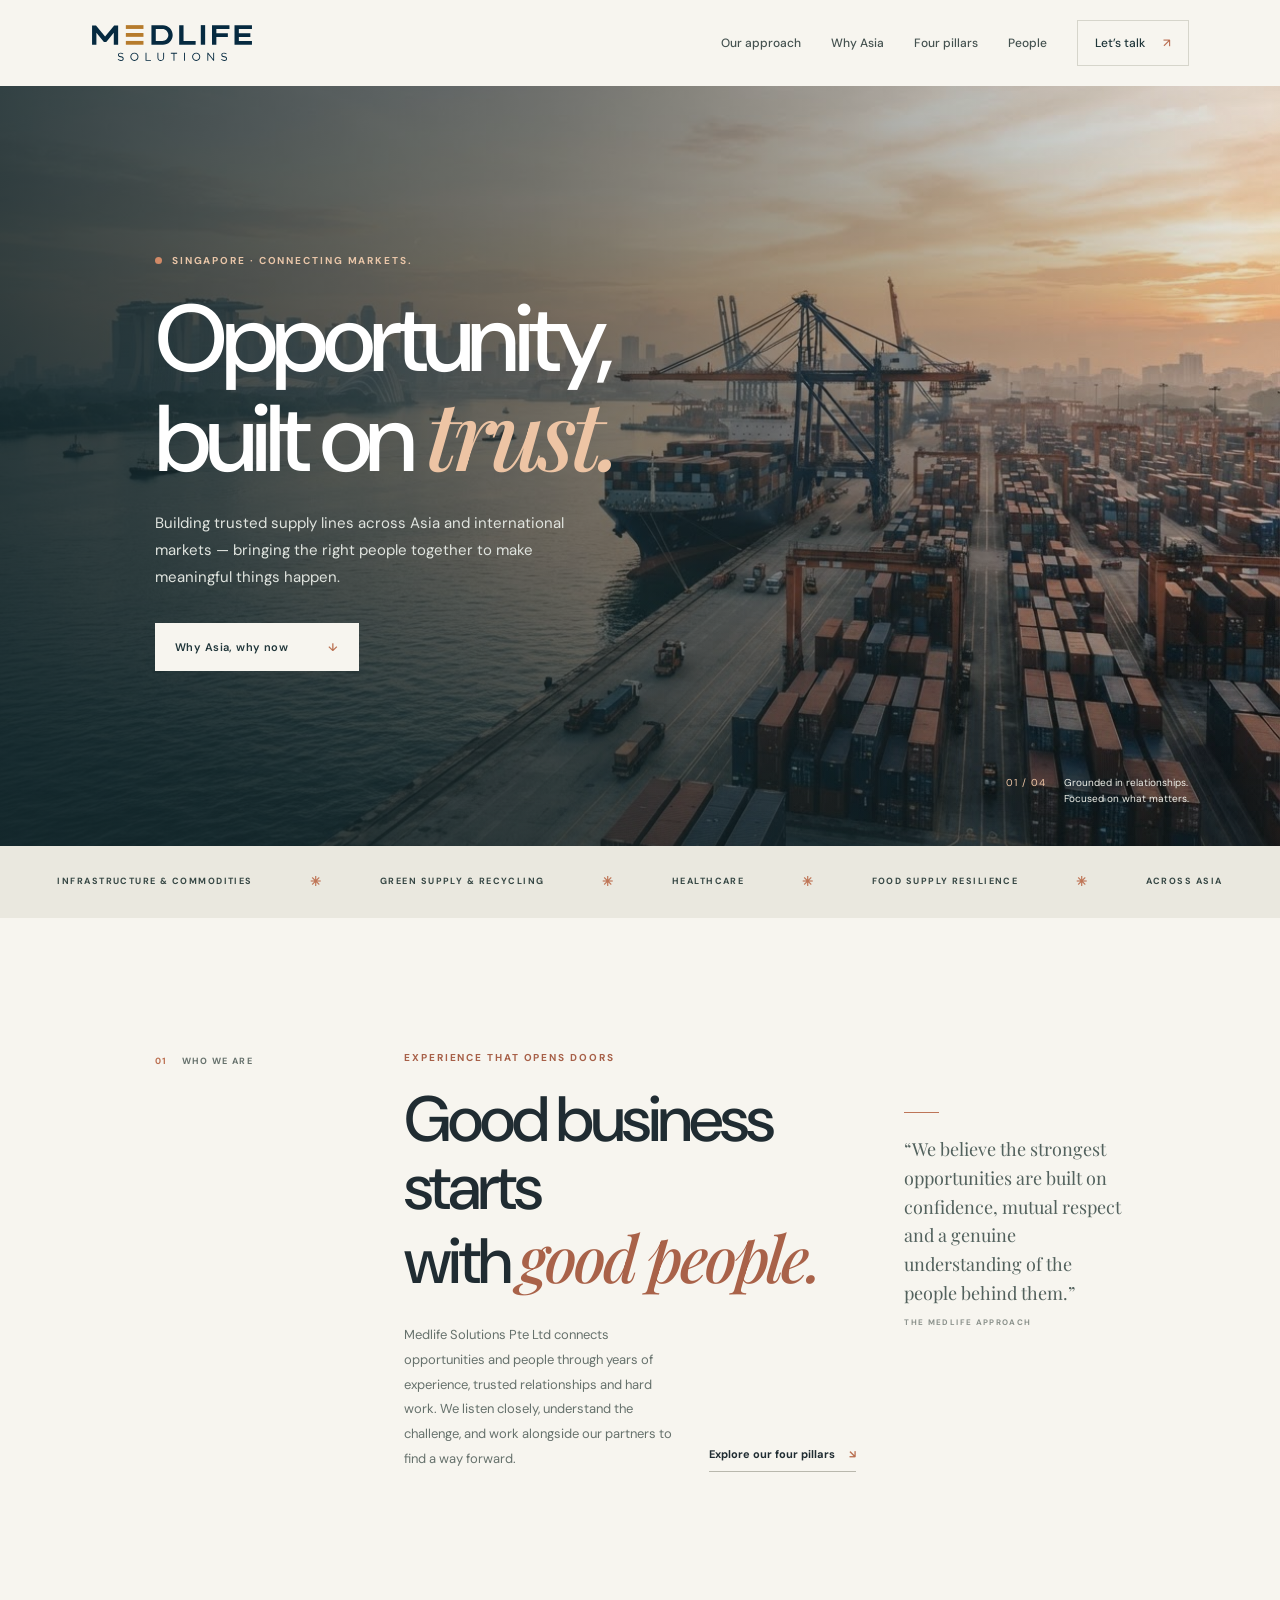
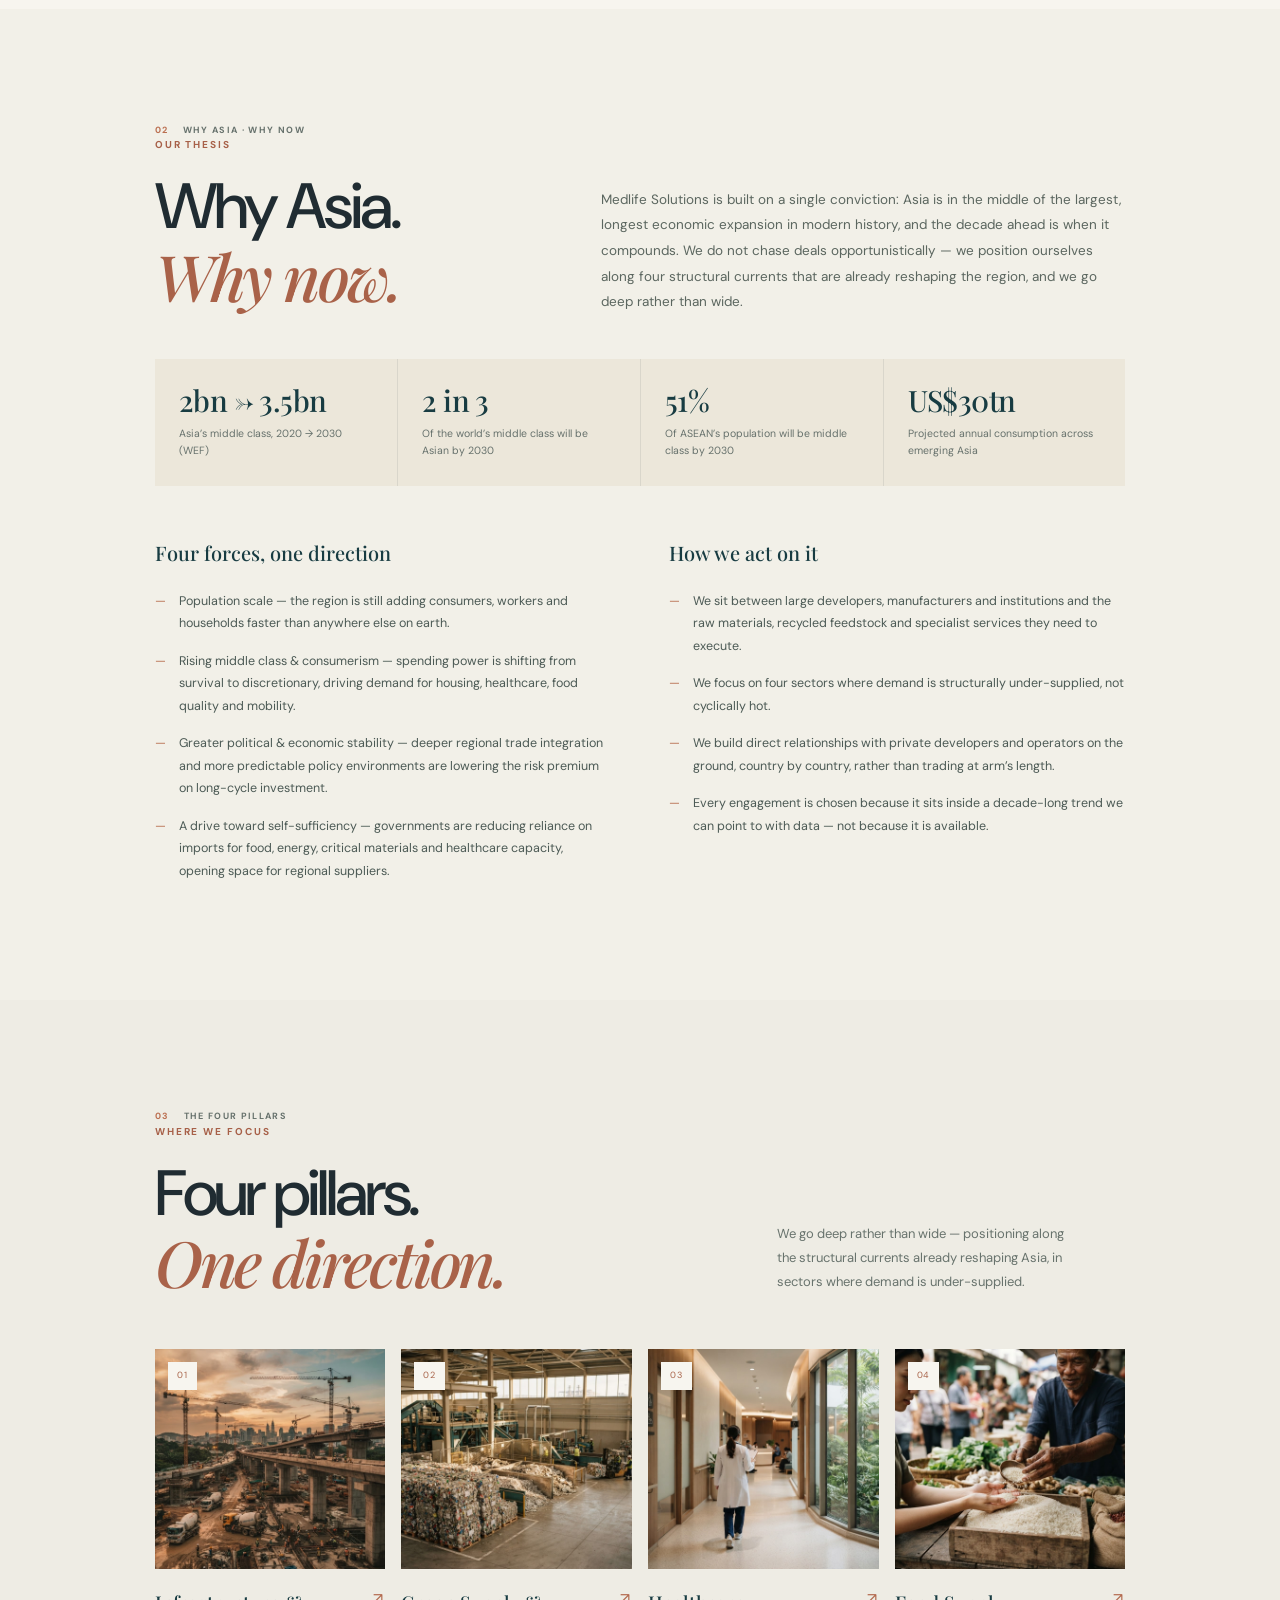
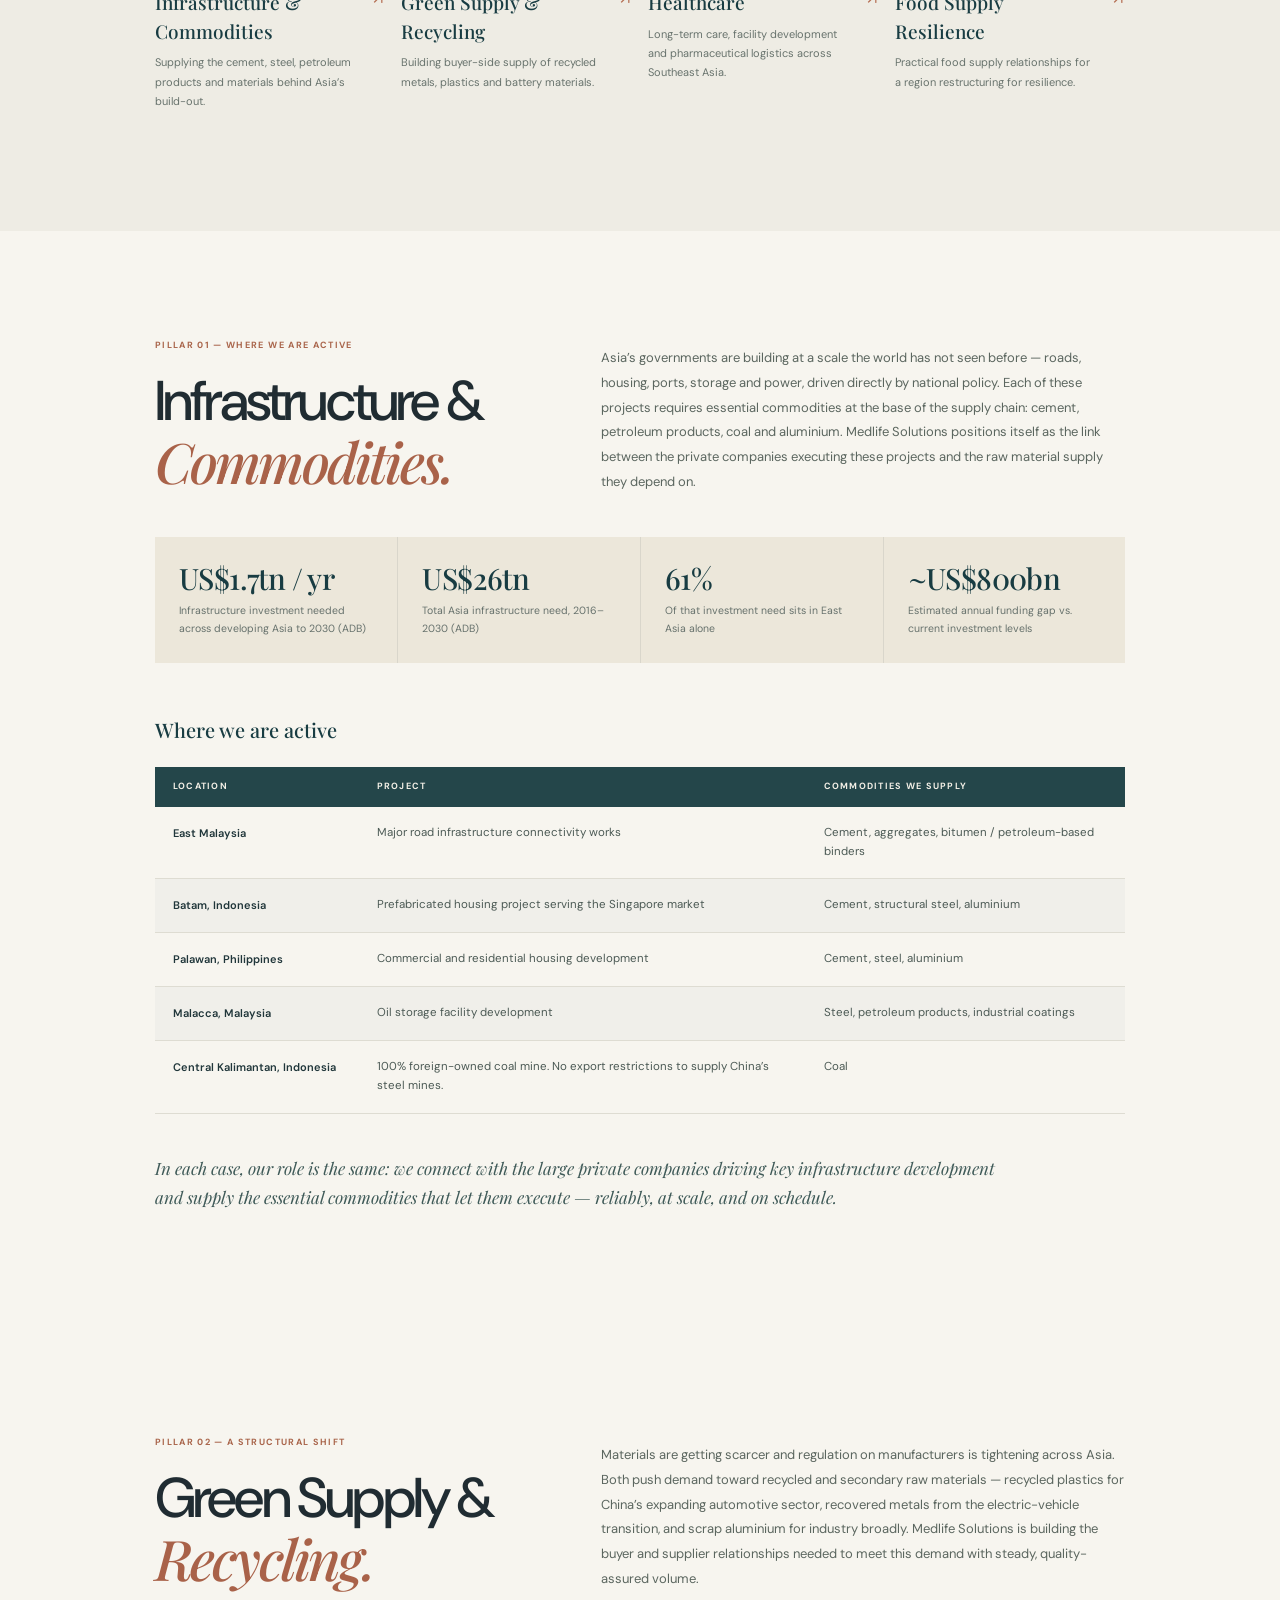
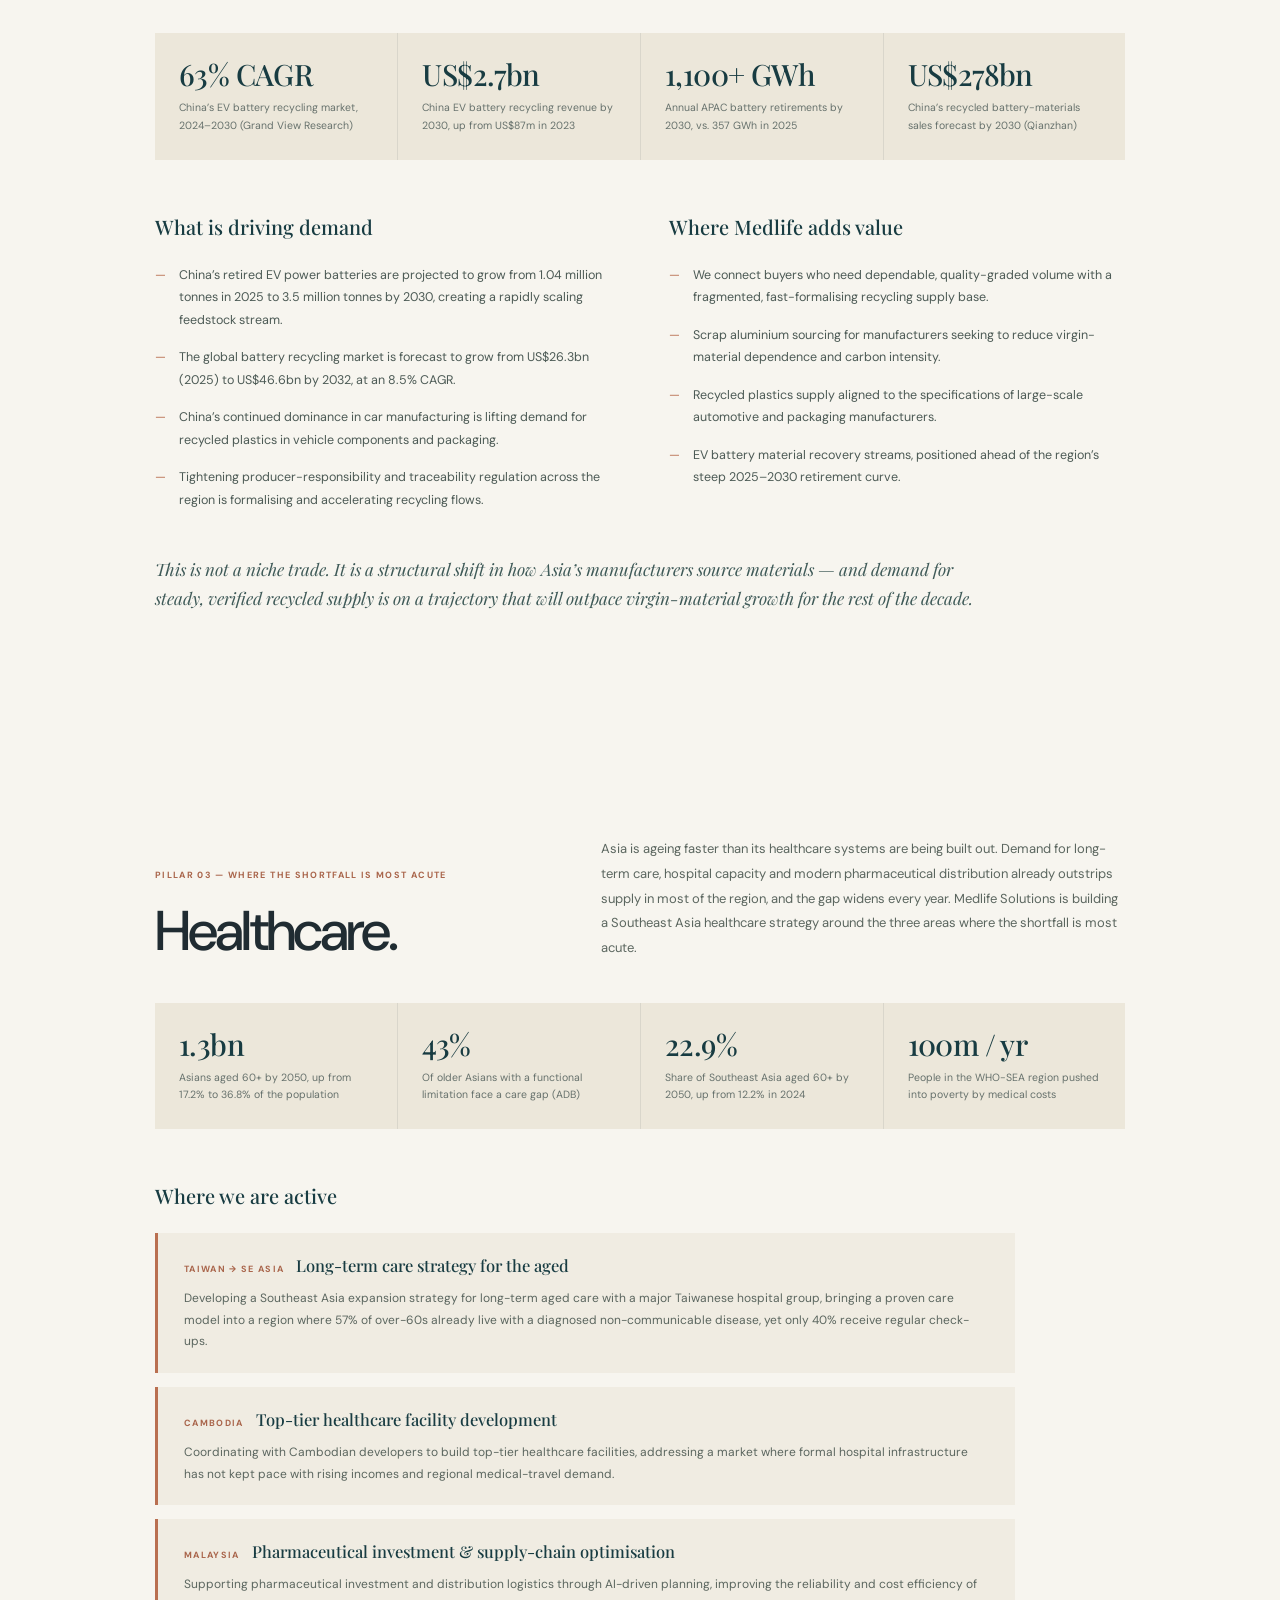
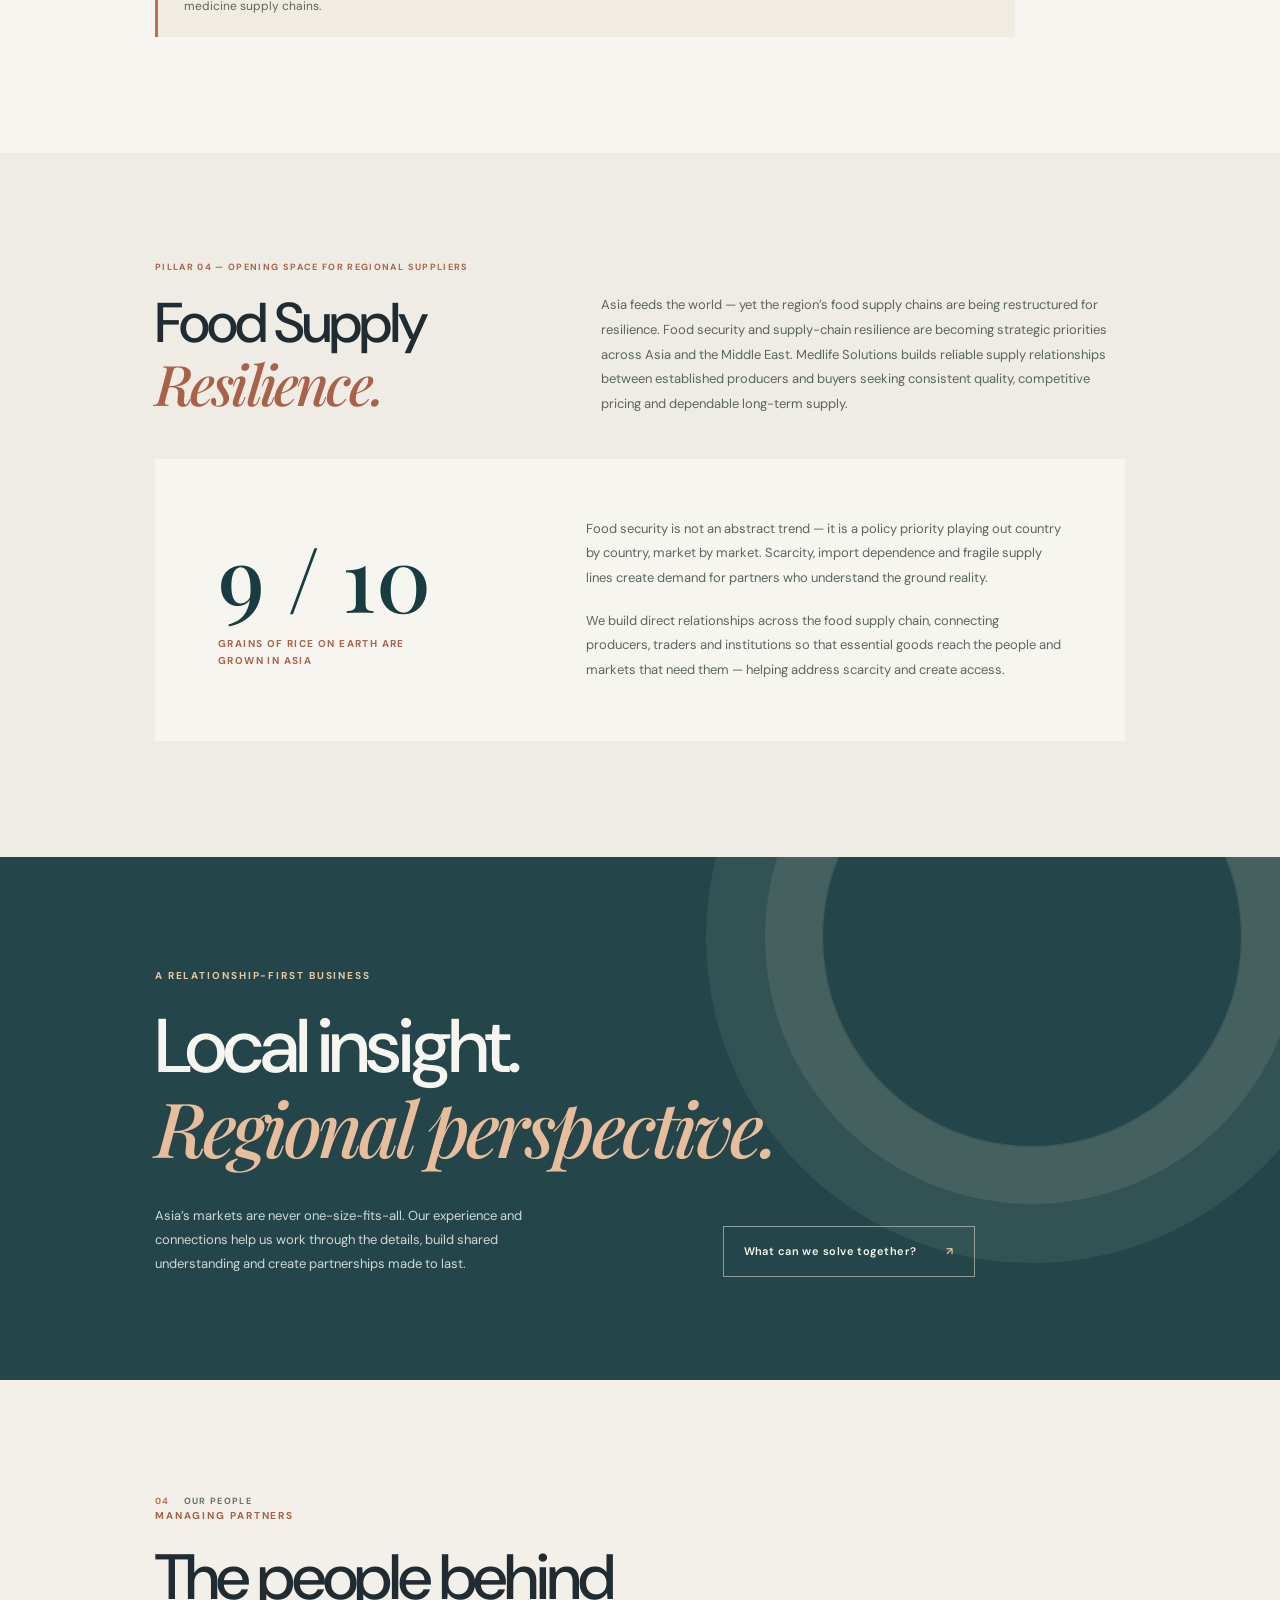
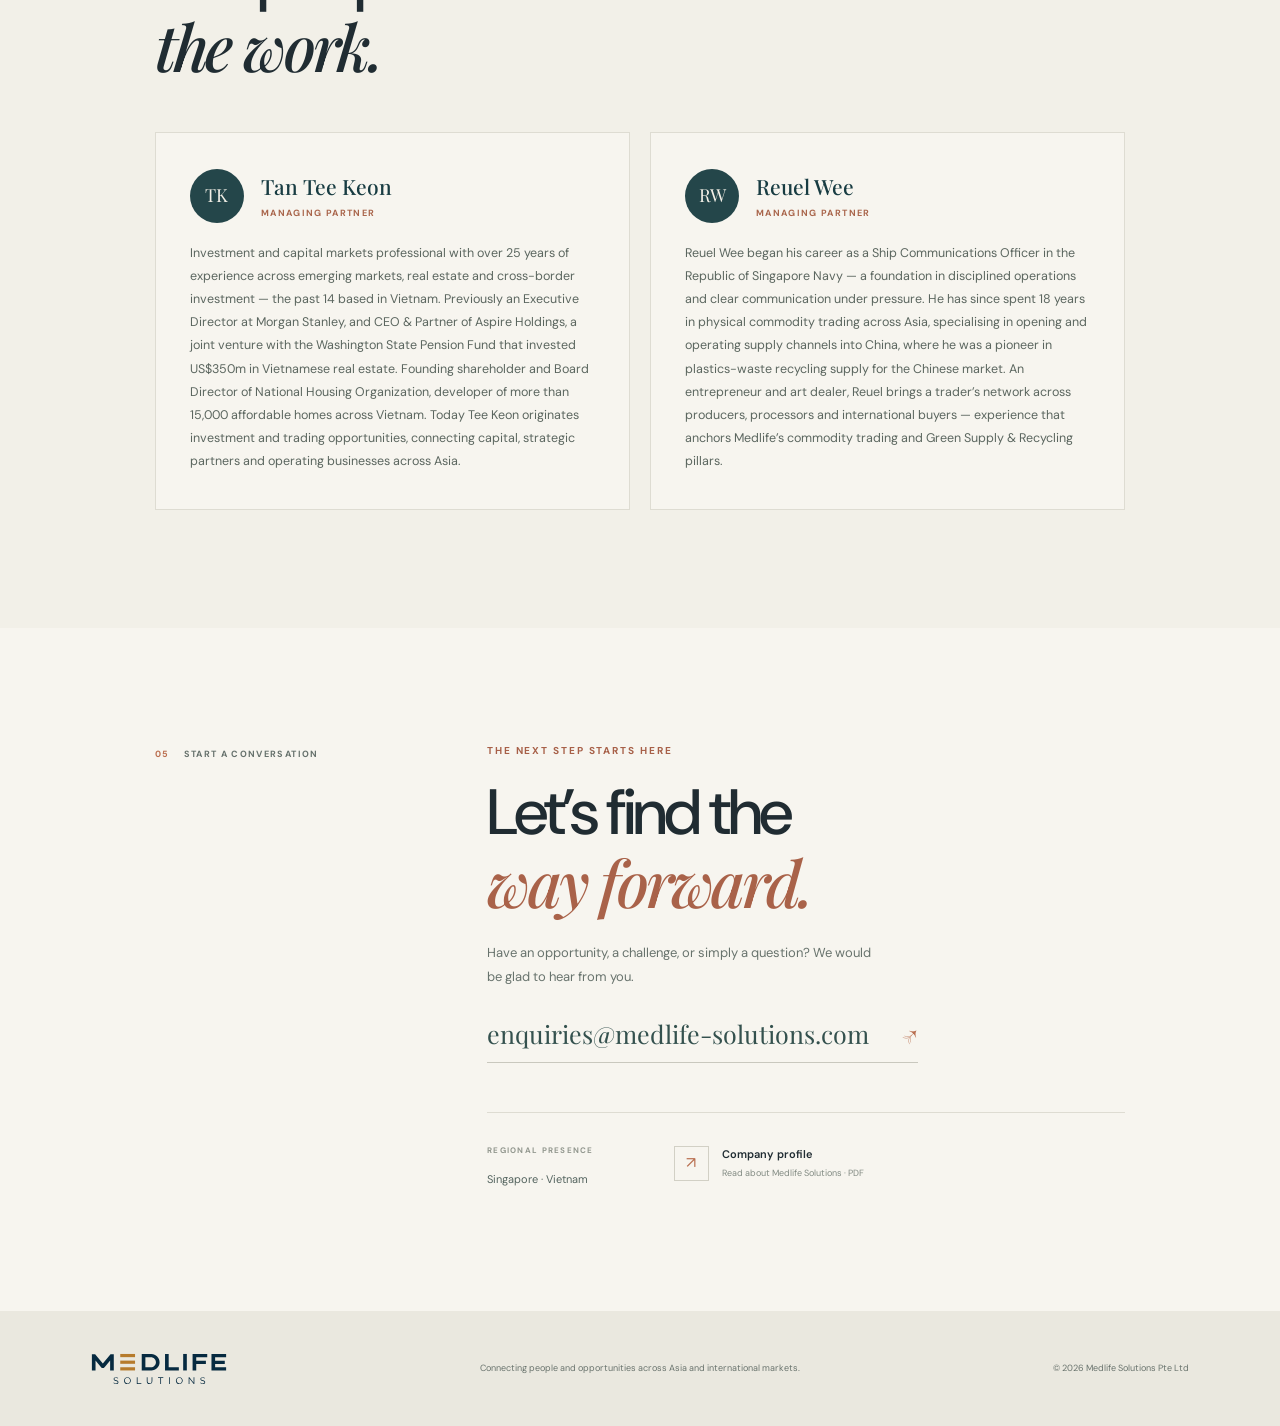
==== commit 34427b7a: "feat: extract official logo from PDF/AI, generate assets, and update website branding" ====
--- a/index.html
+++ b/index.html
@@ -1,7 +1,10 @@
-<!DOCTYPE html><html lang="en" data-astro-cid-j7pv25f6> <head><meta charset="utf-8"><meta name="viewport" content="width=device-width, initial-scale=1"><meta name="description" content="Medlife Solutions Pte Ltd builds the supply lines behind Asia’s next decade of growth — infrastructure & commodities, green supply & recycling, healthcare and food supply resilience."><meta name="theme-color" content="#f7f5ef"><title>Medlife Solutions | Building the supply lines behind Asia’s growth</title><link rel="canonical" href="https://medlife-solutions-pte-ltd.b12sites.com/"><link rel="stylesheet" href="/assets/css/style.css?v=20261002_v1">
+<!DOCTYPE html><html lang="en" data-astro-cid-j7pv25f6> <head><meta charset="utf-8"><meta name="viewport" content="width=device-width, initial-scale=1"><meta name="description" content="Medlife Solutions Pte Ltd builds the supply lines behind Asia’s next decade of growth — infrastructure & commodities, green supply & recycling, healthcare and food supply resilience."><meta name="theme-color" content="#f7f5ef"><title>Medlife Solutions | Building the supply lines behind Asia’s growth</title><link rel="canonical" href="https://medlife-solutions-pte-ltd.b12sites.com/"><link rel="stylesheet" href="/assets/css/style.css?v=20261006_v1">
   <!-- Favicon -->
-  <link rel="icon" type="image/svg+xml" href="/assets/images/favicon.svg?v=20261002_v1">
-  <link rel="alternate icon" href="/assets/images/favicon.svg?v=20261002_v1">
+  <link rel="icon" type="image/svg+xml" href="/assets/images/favicon.svg?v=20261006_v1">
+  <link rel="alternate icon" href="/assets/images/favicon.svg?v=20261006_v1">
+  <link rel="icon" type="image/png" sizes="32x32" href="/assets/images/favicon-32x32.png">
+  <link rel="icon" type="image/png" sizes="192x192" href="/assets/images/favicon-192x192.png">
+  <link rel="apple-touch-icon" href="/assets/images/apple-touch-icon.png">
 
   <!-- Open Graph / Social Media -->
   <meta property="og:type" content="website">
@@ -13,4 +16,4 @@
   <link rel="preconnect" href="https://fonts.googleapis.com">
   <link rel="preconnect" href="https://fonts.gstatic.com" crossorigin>
   <link rel="stylesheet" href="https://fonts.googleapis.com/css2?family=DM+Sans:wght@400;500;600;700&family=Playfair+Display:ital,wght@0,500;0,600;1,500;1,600&display=swap">
-</head> <body data-astro-cid-j7pv25f6> <header class="site-header" data-astro-cid-j7pv25f6> <a class="brand" href="#hero" aria-label="Medlife Solutions home" data-astro-cid-j7pv25f6><span class="wordmark" data-astro-cid-j7pv25f6><span class="wm-top" data-astro-cid-j7pv25f6>M<span class="wm-e" data-astro-cid-j7pv25f6><i data-astro-cid-j7pv25f6></i><i data-astro-cid-j7pv25f6></i><i data-astro-cid-j7pv25f6></i></span>DLIFE</span><span class="wm-sub" data-astro-cid-j7pv25f6>SOLUTIONS</span></span></a> <nav aria-label="Main navigation" data-astro-cid-j7pv25f6><a href="#approach" data-astro-cid-j7pv25f6>Our approach</a><a href="#thesis" data-astro-cid-j7pv25f6>Why Asia</a><a href="#pillars" data-astro-cid-j7pv25f6>Four pillars</a><a href="#people" data-astro-cid-j7pv25f6>People</a><a href="#contact" class="nav-cta" data-astro-cid-j7pv25f6>Let’s talk <span data-astro-cid-j7pv25f6>↗</span></a></nav> </header> <main data-astro-cid-j7pv25f6> <section id="hero" class="hero" data-astro-cid-j7pv25f6> <img class="hero-image" src="/assets/images/hero.jpg" alt="Cargo vessel at a Southeast Asian port at sunrise" data-astro-cid-j7pv25f6> <div class="hero-shade" data-astro-cid-j7pv25f6></div> <div class="hero-content" data-astro-cid-j7pv25f6><p class="eyebrow light" data-astro-cid-j7pv25f6><span data-astro-cid-j7pv25f6></span> Singapore · Connecting Markets.</p><h1 data-astro-cid-j7pv25f6>Opportunity,<br data-astro-cid-j7pv25f6>built on <em data-astro-cid-j7pv25f6>trust.</em></h1><p class="hero-copy" data-astro-cid-j7pv25f6>Building trusted supply lines across Asia and international markets — bringing the right people together to make meaningful things happen.</p><a class="button button-light" href="#thesis" data-astro-cid-j7pv25f6>Why Asia, why now <span data-astro-cid-j7pv25f6>↓</span></a></div> <div class="hero-note" data-astro-cid-j7pv25f6><span data-astro-cid-j7pv25f6>01 / 04</span><span data-astro-cid-j7pv25f6>Grounded in relationships.<br data-astro-cid-j7pv25f6>Focused on what matters.</span></div> </section> <div class="ticker" aria-label="Our four pillars" data-astro-cid-j7pv25f6><span data-astro-cid-j7pv25f6>INFRASTRUCTURE &amp; COMMODITIES</span><i data-astro-cid-j7pv25f6>✳</i><span data-astro-cid-j7pv25f6>GREEN SUPPLY &amp; RECYCLING</span><i data-astro-cid-j7pv25f6>✳</i><span data-astro-cid-j7pv25f6>HEALTHCARE</span><i data-astro-cid-j7pv25f6>✳</i><span data-astro-cid-j7pv25f6>FOOD SUPPLY RESILIENCE</span><i data-astro-cid-j7pv25f6>✳</i><span data-astro-cid-j7pv25f6>ACROSS ASIA</span></div> <section id="approach" class="intro section-pad" data-astro-cid-j7pv25f6> <div class="section-label" data-astro-cid-j7pv25f6><span data-astro-cid-j7pv25f6>01</span> WHO WE ARE</div> <div class="intro-copy" data-astro-cid-j7pv25f6><p class="eyebrow" data-astro-cid-j7pv25f6>Experience that opens doors</p><h2 data-astro-cid-j7pv25f6>Good business starts<br data-astro-cid-j7pv25f6>with <em data-astro-cid-j7pv25f6>good people.</em></h2><div class="intro-bottom" data-astro-cid-j7pv25f6><p data-astro-cid-j7pv25f6>Medlife Solutions Pte Ltd connects opportunities and people through years of experience, trusted relationships and hard work. We listen closely, understand the challenge, and work alongside our partners to find a way forward.</p><a class="text-link" href="#pillars" data-astro-cid-j7pv25f6>Explore our four pillars <span data-astro-cid-j7pv25f6>↘</span></a></div></div> <div class="intro-aside" data-astro-cid-j7pv25f6><div class="aside-rule" data-astro-cid-j7pv25f6></div><p data-astro-cid-j7pv25f6>“We believe the strongest opportunities are built on confidence, mutual respect and a genuine understanding of the people behind them.”</p><span data-astro-cid-j7pv25f6>THE MEDLIFE APPROACH</span></div> </section> <section id="thesis" class="thesis section-pad" data-astro-cid-j7pv25f6> <div class="section-label" data-astro-cid-j7pv25f6><span data-astro-cid-j7pv25f6>02</span> WHY ASIA · WHY NOW</div> <div class="thesis-head" data-astro-cid-j7pv25f6><div data-astro-cid-j7pv25f6><p class="eyebrow" data-astro-cid-j7pv25f6>Our thesis</p><h2 data-astro-cid-j7pv25f6>Why Asia.<br data-astro-cid-j7pv25f6><em data-astro-cid-j7pv25f6>Why now.</em></h2></div><p class="thesis-lead" data-astro-cid-j7pv25f6>Medlife Solutions is built on a single conviction: Asia is in the middle of the largest, longest economic expansion in modern history, and the decade ahead is when it compounds. We do not chase deals opportunistically — we position ourselves along four structural currents that are already reshaping the region, and we go deep rather than wide.</p></div> <div class="stat-band" data-astro-cid-j7pv25f6><div class="stat" data-astro-cid-j7pv25f6><b data-astro-cid-j7pv25f6>2bn → 3.5bn</b><span data-astro-cid-j7pv25f6>Asia’s middle class, 2020 → 2030 (WEF)</span></div><div class="stat" data-astro-cid-j7pv25f6><b data-astro-cid-j7pv25f6>2 in 3</b><span data-astro-cid-j7pv25f6>Of the world’s middle class will be Asian by 2030</span></div><div class="stat" data-astro-cid-j7pv25f6><b data-astro-cid-j7pv25f6>51%</b><span data-astro-cid-j7pv25f6>Of ASEAN’s population will be middle class by 2030</span></div><div class="stat" data-astro-cid-j7pv25f6><b data-astro-cid-j7pv25f6>US$30tn</b><span data-astro-cid-j7pv25f6>Projected annual consumption across emerging Asia</span></div></div> <div class="thesis-body" data-astro-cid-j7pv25f6> <div data-astro-cid-j7pv25f6><h3 class="body-h" data-astro-cid-j7pv25f6>Four forces, one direction</h3><ul class="force-list" data-astro-cid-j7pv25f6><li data-astro-cid-j7pv25f6>Population scale — the region is still adding consumers, workers and households faster than anywhere else on earth.</li><li data-astro-cid-j7pv25f6>Rising middle class &amp; consumerism — spending power is shifting from survival to discretionary, driving demand for housing, healthcare, food quality and mobility.</li><li data-astro-cid-j7pv25f6>Greater political &amp; economic stability — deeper regional trade integration and more predictable policy environments are lowering the risk premium on long-cycle investment.</li><li data-astro-cid-j7pv25f6>A drive toward self-sufficiency — governments are reducing reliance on imports for food, energy, critical materials and healthcare capacity, opening space for regional suppliers.</li></ul></div> <div data-astro-cid-j7pv25f6><h3 class="body-h" data-astro-cid-j7pv25f6>How we act on it</h3><ul class="force-list" data-astro-cid-j7pv25f6><li data-astro-cid-j7pv25f6>We sit between large developers, manufacturers and institutions and the raw materials, recycled feedstock and specialist services they need to execute.</li><li data-astro-cid-j7pv25f6>We focus on four sectors where demand is structurally under-supplied, not cyclically hot.</li><li data-astro-cid-j7pv25f6>We build direct relationships with private developers and operators on the ground, country by country, rather than trading at arm’s length.</li><li data-astro-cid-j7pv25f6>Every engagement is chosen because it sits inside a decade-long trend we can point to with data — not because it is available.</li></ul></div> </div> </section> <section id="pillars" class="pillars-overview section-pad" data-astro-cid-j7pv25f6> <div class="section-label" data-astro-cid-j7pv25f6><span data-astro-cid-j7pv25f6>03</span> THE FOUR PILLARS</div> <div class="sectors-head" data-astro-cid-j7pv25f6><div data-astro-cid-j7pv25f6><p class="eyebrow" data-astro-cid-j7pv25f6>Where we focus</p><h2 data-astro-cid-j7pv25f6>Four pillars.<br data-astro-cid-j7pv25f6><em data-astro-cid-j7pv25f6>One direction.</em></h2></div><p data-astro-cid-j7pv25f6>We go deep rather than wide — positioning along the structural currents already reshaping Asia, in sectors where demand is under-supplied.</p></div> <div class="sector-grid" data-astro-cid-j7pv25f6><a class="sector-card" href="#pillar-infrastructure" data-astro-cid-j7pv25f6><div class="sector-image" data-astro-cid-j7pv25f6><img src="/assets/images/pillar-infrastructure.jpg" alt="Highway and overpass construction site in Southeast Asia" loading="lazy" data-astro-cid-j7pv25f6><span data-astro-cid-j7pv25f6>01</span></div><div class="sector-details" data-astro-cid-j7pv25f6><h3 data-astro-cid-j7pv25f6>Infrastructure &amp; Commodities</h3><p data-astro-cid-j7pv25f6>Supplying the cement, steel, petroleum products and materials behind Asia’s build-out.</p><span class="sector-arrow" aria-hidden="true" data-astro-cid-j7pv25f6>↗</span></div></a><a class="sector-card" href="#pillar-green-supply" data-astro-cid-j7pv25f6><div class="sector-image" data-astro-cid-j7pv25f6><img src="/assets/images/pillar-green-supply.jpg" alt="Sorted recycled plastics and aluminium inside a recycling facility" loading="lazy" data-astro-cid-j7pv25f6><span data-astro-cid-j7pv25f6>02</span></div><div class="sector-details" data-astro-cid-j7pv25f6><h3 data-astro-cid-j7pv25f6>Green Supply &amp; Recycling</h3><p data-astro-cid-j7pv25f6>Building buyer-side supply of recycled metals, plastics and battery materials.</p><span class="sector-arrow" aria-hidden="true" data-astro-cid-j7pv25f6>↗</span></div></a><a class="sector-card" href="#pillar-healthcare" data-astro-cid-j7pv25f6><div class="sector-image" data-astro-cid-j7pv25f6><img src="/assets/images/pillar-healthcare.jpg" alt="Modern healthcare facility" loading="lazy" data-astro-cid-j7pv25f6><span data-astro-cid-j7pv25f6>03</span></div><div class="sector-details" data-astro-cid-j7pv25f6><h3 data-astro-cid-j7pv25f6>Healthcare</h3><p data-astro-cid-j7pv25f6>Long-term care, facility development and pharmaceutical logistics across Southeast Asia.</p><span class="sector-arrow" aria-hidden="true" data-astro-cid-j7pv25f6>↗</span></div></a><a class="sector-card" href="#pillar-food-supply" data-astro-cid-j7pv25f6><div class="sector-image" data-astro-cid-j7pv25f6><img src="/assets/images/pillar-food-supply.jpg" alt="Fresh food and grains at a market" loading="lazy" data-astro-cid-j7pv25f6><span data-astro-cid-j7pv25f6>04</span></div><div class="sector-details" data-astro-cid-j7pv25f6><h3 data-astro-cid-j7pv25f6>Food Supply Resilience</h3><p data-astro-cid-j7pv25f6>Practical food supply relationships for a region restructuring for resilience.</p><span class="sector-arrow" aria-hidden="true" data-astro-cid-j7pv25f6>↗</span></div></a></div> </section> <section id="pillar-infrastructure" class="pillar section-pad" data-astro-cid-j7pv25f6> <div class="pillar-head" data-astro-cid-j7pv25f6><div data-astro-cid-j7pv25f6><p class="pillar-label" data-astro-cid-j7pv25f6>PILLAR 01 — WHERE WE ARE ACTIVE</p><h2 data-astro-cid-j7pv25f6>Infrastructure &amp;<br data-astro-cid-j7pv25f6><em data-astro-cid-j7pv25f6>Commodities.</em></h2></div><p class="pillar-intro" data-astro-cid-j7pv25f6>Asia’s governments are building at a scale the world has not seen before — roads, housing, ports, storage and power, driven directly by national policy. Each of these projects requires essential commodities at the base of the supply chain: cement, petroleum products, coal and aluminium. Medlife Solutions positions itself as the link between the private companies executing these projects and the raw material supply they depend on.</p></div> <div class="stat-band" data-astro-cid-j7pv25f6><div class="stat" data-astro-cid-j7pv25f6><b data-astro-cid-j7pv25f6>US$1.7tn / yr</b><span data-astro-cid-j7pv25f6>Infrastructure investment needed across developing Asia to 2030 (ADB)</span></div><div class="stat" data-astro-cid-j7pv25f6><b data-astro-cid-j7pv25f6>US$26tn</b><span data-astro-cid-j7pv25f6>Total Asia infrastructure need, 2016–2030 (ADB)</span></div><div class="stat" data-astro-cid-j7pv25f6><b data-astro-cid-j7pv25f6>61%</b><span data-astro-cid-j7pv25f6>Of that investment need sits in East Asia alone</span></div><div class="stat" data-astro-cid-j7pv25f6><b data-astro-cid-j7pv25f6>~US$800bn</b><span data-astro-cid-j7pv25f6>Estimated annual funding gap vs. current investment levels</span></div></div> <div class="pillar-body" data-astro-cid-j7pv25f6><h3 class="body-h" data-astro-cid-j7pv25f6>Where we are active</h3><div class="table-scroll" data-astro-cid-j7pv25f6><table class="active-table" data-astro-cid-j7pv25f6><thead data-astro-cid-j7pv25f6><tr data-astro-cid-j7pv25f6><th data-astro-cid-j7pv25f6>Location</th><th data-astro-cid-j7pv25f6>Project</th><th data-astro-cid-j7pv25f6>Commodities we supply</th></tr></thead><tbody data-astro-cid-j7pv25f6><tr data-astro-cid-j7pv25f6><td data-astro-cid-j7pv25f6>East Malaysia</td><td data-astro-cid-j7pv25f6>Major road infrastructure connectivity works</td><td data-astro-cid-j7pv25f6>Cement, aggregates, bitumen / petroleum-based binders</td></tr><tr data-astro-cid-j7pv25f6><td data-astro-cid-j7pv25f6>Batam, Indonesia</td><td data-astro-cid-j7pv25f6>Prefabricated housing project serving the Singapore market</td><td data-astro-cid-j7pv25f6>Cement, structural steel, aluminium</td></tr><tr data-astro-cid-j7pv25f6><td data-astro-cid-j7pv25f6>Palawan, Philippines</td><td data-astro-cid-j7pv25f6>Commercial and residential housing development</td><td data-astro-cid-j7pv25f6>Cement, steel, aluminium</td></tr><tr data-astro-cid-j7pv25f6><td data-astro-cid-j7pv25f6>Malacca, Malaysia</td><td data-astro-cid-j7pv25f6>Oil storage facility development</td><td data-astro-cid-j7pv25f6>Steel, petroleum products, industrial coatings</td></tr><tr data-astro-cid-j7pv25f6><td data-astro-cid-j7pv25f6>Central Kalimantan, Indonesia</td><td data-astro-cid-j7pv25f6>100% foreign-owned coal mine. No export restrictions to supply China’s steel mines.</td><td data-astro-cid-j7pv25f6>Coal</td></tr></tbody></table></div><p class="pillar-closing" data-astro-cid-j7pv25f6>In each case, our role is the same: we connect with the large private companies driving key infrastructure development and supply the essential commodities that let them execute — reliably, at scale, and on schedule.</p></div> </section> <section id="pillar-green-supply" class="pillar section-pad" data-astro-cid-j7pv25f6> <div class="pillar-head" data-astro-cid-j7pv25f6><div data-astro-cid-j7pv25f6><p class="pillar-label" data-astro-cid-j7pv25f6>PILLAR 02 — A STRUCTURAL SHIFT</p><h2 data-astro-cid-j7pv25f6>Green Supply &amp;<br data-astro-cid-j7pv25f6><em data-astro-cid-j7pv25f6>Recycling.</em></h2></div><p class="pillar-intro" data-astro-cid-j7pv25f6>Materials are getting scarcer and regulation on manufacturers is tightening across Asia. Both push demand toward recycled and secondary raw materials — recycled plastics for China’s expanding automotive sector, recovered metals from the electric-vehicle transition, and scrap aluminium for industry broadly. Medlife Solutions is building the buyer and supplier relationships needed to meet this demand with steady, quality-assured volume.</p></div> <div class="stat-band" data-astro-cid-j7pv25f6><div class="stat" data-astro-cid-j7pv25f6><b data-astro-cid-j7pv25f6>63% CAGR</b><span data-astro-cid-j7pv25f6>China’s EV battery recycling market, 2024–2030 (Grand View Research)</span></div><div class="stat" data-astro-cid-j7pv25f6><b data-astro-cid-j7pv25f6>US$2.7bn</b><span data-astro-cid-j7pv25f6>China EV battery recycling revenue by 2030, up from US$87m in 2023</span></div><div class="stat" data-astro-cid-j7pv25f6><b data-astro-cid-j7pv25f6>1,100+ GWh</b><span data-astro-cid-j7pv25f6>Annual APAC battery retirements by 2030, vs. 357 GWh in 2025</span></div><div class="stat" data-astro-cid-j7pv25f6><b data-astro-cid-j7pv25f6>US$278bn</b><span data-astro-cid-j7pv25f6>China’s recycled battery-materials sales forecast by 2030 (Qianzhan)</span></div></div> <div class="pillar-body" data-astro-cid-j7pv25f6><div class="pillar-cols" data-astro-cid-j7pv25f6><div data-astro-cid-j7pv25f6><h3 class="body-h" data-astro-cid-j7pv25f6>What is driving demand</h3><ul class="force-list" data-astro-cid-j7pv25f6><li data-astro-cid-j7pv25f6>China’s retired EV power batteries are projected to grow from 1.04 million tonnes in 2025 to 3.5 million tonnes by 2030, creating a rapidly scaling feedstock stream.</li><li data-astro-cid-j7pv25f6>The global battery recycling market is forecast to grow from US$26.3bn (2025) to US$46.6bn by 2032, at an 8.5% CAGR.</li><li data-astro-cid-j7pv25f6>China’s continued dominance in car manufacturing is lifting demand for recycled plastics in vehicle components and packaging.</li><li data-astro-cid-j7pv25f6>Tightening producer-responsibility and traceability regulation across the region is formalising and accelerating recycling flows.</li></ul></div><div data-astro-cid-j7pv25f6><h3 class="body-h" data-astro-cid-j7pv25f6>Where Medlife adds value</h3><ul class="force-list" data-astro-cid-j7pv25f6><li data-astro-cid-j7pv25f6>We connect buyers who need dependable, quality-graded volume with a fragmented, fast-formalising recycling supply base.</li><li data-astro-cid-j7pv25f6>Scrap aluminium sourcing for manufacturers seeking to reduce virgin-material dependence and carbon intensity.</li><li data-astro-cid-j7pv25f6>Recycled plastics supply aligned to the specifications of large-scale automotive and packaging manufacturers.</li><li data-astro-cid-j7pv25f6>EV battery material recovery streams, positioned ahead of the region’s steep 2025–2030 retirement curve.</li></ul></div></div><p class="pillar-closing" data-astro-cid-j7pv25f6>This is not a niche trade. It is a structural shift in how Asia’s manufacturers source materials — and demand for steady, verified recycled supply is on a trajectory that will outpace virgin-material growth for the rest of the decade.</p></div> </section> <section id="pillar-healthcare" class="pillar section-pad" data-astro-cid-j7pv25f6> <div class="pillar-head" data-astro-cid-j7pv25f6><div data-astro-cid-j7pv25f6><p class="pillar-label" data-astro-cid-j7pv25f6>PILLAR 03 — WHERE THE SHORTFALL IS MOST ACUTE</p><h2 data-astro-cid-j7pv25f6>Healthcare.</h2></div><p class="pillar-intro" data-astro-cid-j7pv25f6>Asia is ageing faster than its healthcare systems are being built out. Demand for long-term care, hospital capacity and modern pharmaceutical distribution already outstrips supply in most of the region, and the gap widens every year. Medlife Solutions is building a Southeast Asia healthcare strategy around the three areas where the shortfall is most acute.</p></div> <div class="stat-band" data-astro-cid-j7pv25f6><div class="stat" data-astro-cid-j7pv25f6><b data-astro-cid-j7pv25f6>1.3bn</b><span data-astro-cid-j7pv25f6>Asians aged 60+ by 2050, up from 17.2% to 36.8% of the population</span></div><div class="stat" data-astro-cid-j7pv25f6><b data-astro-cid-j7pv25f6>43%</b><span data-astro-cid-j7pv25f6>Of older Asians with a functional limitation face a care gap (ADB)</span></div><div class="stat" data-astro-cid-j7pv25f6><b data-astro-cid-j7pv25f6>22.9%</b><span data-astro-cid-j7pv25f6>Share of Southeast Asia aged 60+ by 2050, up from 12.2% in 2024</span></div><div class="stat" data-astro-cid-j7pv25f6><b data-astro-cid-j7pv25f6>100m / yr</b><span data-astro-cid-j7pv25f6>People in the WHO-SEA region pushed into poverty by medical costs</span></div></div> <div class="pillar-body" data-astro-cid-j7pv25f6><h3 class="body-h" data-astro-cid-j7pv25f6>Where we are active</h3><div class="engagements" data-astro-cid-j7pv25f6><div class="engagement" data-astro-cid-j7pv25f6><p data-astro-cid-j7pv25f6><span class="region" data-astro-cid-j7pv25f6>TAIWAN → SE ASIA</span><b data-astro-cid-j7pv25f6>Long-term care strategy for the aged</b></p><span class="engagement-copy" data-astro-cid-j7pv25f6>Developing a Southeast Asia expansion strategy for long-term aged care with a major Taiwanese hospital group, bringing a proven care model into a region where 57% of over-60s already live with a diagnosed non-communicable disease, yet only 40% receive regular check-ups.</span></div><div class="engagement" data-astro-cid-j7pv25f6><p data-astro-cid-j7pv25f6><span class="region" data-astro-cid-j7pv25f6>CAMBODIA</span><b data-astro-cid-j7pv25f6>Top-tier healthcare facility development</b></p><span class="engagement-copy" data-astro-cid-j7pv25f6>Coordinating with Cambodian developers to build top-tier healthcare facilities, addressing a market where formal hospital infrastructure has not kept pace with rising incomes and regional medical-travel demand.</span></div><div class="engagement" data-astro-cid-j7pv25f6><p data-astro-cid-j7pv25f6><span class="region" data-astro-cid-j7pv25f6>MALAYSIA</span><b data-astro-cid-j7pv25f6>Pharmaceutical investment &amp; supply-chain optimisation</b></p><span class="engagement-copy" data-astro-cid-j7pv25f6>Supporting pharmaceutical investment and distribution logistics through AI-driven planning, improving the reliability and cost efficiency of medicine supply chains.</span></div></div></div> </section> <section id="pillar-food-supply" class="pillar pillar-food section-pad" data-astro-cid-j7pv25f6> <div class="pillar-head" data-astro-cid-j7pv25f6><div data-astro-cid-j7pv25f6><p class="pillar-label" data-astro-cid-j7pv25f6>PILLAR 04 — OPENING SPACE FOR REGIONAL SUPPLIERS</p><h2 data-astro-cid-j7pv25f6>Food Supply<br data-astro-cid-j7pv25f6><em data-astro-cid-j7pv25f6>Resilience.</em></h2></div><p class="pillar-intro" data-astro-cid-j7pv25f6>Asia feeds the world — yet the region’s food supply chains are being restructured for resilience. Food security and supply-chain resilience are becoming strategic priorities across Asia and the Middle East. Medlife Solutions builds reliable supply relationships between established producers and buyers seeking consistent quality, competitive pricing and dependable long-term supply.</p></div> <div class="food-grid" data-astro-cid-j7pv25f6><div class="food-stat" data-astro-cid-j7pv25f6><b data-astro-cid-j7pv25f6>9 / 10</b><span data-astro-cid-j7pv25f6>grains of rice on earth are grown in Asia</span></div><div class="food-copy" data-astro-cid-j7pv25f6><p data-astro-cid-j7pv25f6>Food security is not an abstract trend — it is a policy priority playing out country by country, market by market. Scarcity, import dependence and fragile supply lines create demand for partners who understand the ground reality.</p><p data-astro-cid-j7pv25f6>We build direct relationships across the food supply chain, connecting producers, traders and institutions so that essential goods reach the people and markets that need them — helping address scarcity and create access.</p></div></div> </section> <section id="partnership" class="partnership" data-astro-cid-j7pv25f6> <div class="partnership-inner" data-astro-cid-j7pv25f6><p class="eyebrow light" data-astro-cid-j7pv25f6>A relationship-first business</p><h2 data-astro-cid-j7pv25f6>Local insight.<br data-astro-cid-j7pv25f6><em data-astro-cid-j7pv25f6>Regional perspective.</em></h2><div class="partnership-bottom" data-astro-cid-j7pv25f6><p data-astro-cid-j7pv25f6>Asia’s markets are never one-size-fits-all. Our experience and connections help us work through the details, build shared understanding and create partnerships made to last.</p><a class="button button-outline" href="#contact" data-astro-cid-j7pv25f6>What can we solve together? <span data-astro-cid-j7pv25f6>↗</span></a></div></div> </section> <section id="people" class="people section-pad" data-astro-cid-j7pv25f6> <div class="section-label" data-astro-cid-j7pv25f6><span data-astro-cid-j7pv25f6>04</span> OUR PEOPLE</div> <div class="people-head" data-astro-cid-j7pv25f6><p class="eyebrow" data-astro-cid-j7pv25f6>Managing partners</p><h2 data-astro-cid-j7pv25f6>The people behind<br data-astro-cid-j7pv25f6><em data-astro-cid-j7pv25f6>the work.</em></h2></div> <div class="people-grid" data-astro-cid-j7pv25f6> <article class="person-card" data-astro-cid-j7pv25f6><div class="person-head" data-astro-cid-j7pv25f6><span class="person-mono" data-astro-cid-j7pv25f6>TK</span><div data-astro-cid-j7pv25f6><h3 class="person-name" data-astro-cid-j7pv25f6>Tan Tee Keon</h3><span class="person-role" data-astro-cid-j7pv25f6>MANAGING PARTNER</span></div></div><p class="person-bio" data-astro-cid-j7pv25f6>Investment and capital markets professional with over 25 years of experience across emerging markets, real estate and cross-border investment — the past 14 based in Vietnam. Previously an Executive Director at Morgan Stanley, and CEO &amp; Partner of Aspire Holdings, a joint venture with the Washington State Pension Fund that invested US$350m in Vietnamese real estate. Founding shareholder and Board Director of National Housing Organization, developer of more than 15,000 affordable homes across Vietnam. Today Tee Keon originates investment and trading opportunities, connecting capital, strategic partners and operating businesses across Asia.</p></article> <article class="person-card" data-astro-cid-j7pv25f6><div class="person-head" data-astro-cid-j7pv25f6><span class="person-mono" data-astro-cid-j7pv25f6>RW</span><div data-astro-cid-j7pv25f6><h3 class="person-name" data-astro-cid-j7pv25f6>Reuel Wee</h3><span class="person-role" data-astro-cid-j7pv25f6>MANAGING PARTNER</span></div></div><p class="person-bio" data-astro-cid-j7pv25f6>Reuel Wee began his career as a Ship Communications Officer in the Republic of Singapore Navy — a foundation in disciplined operations and clear communication under pressure. He has since spent 18 years in physical commodity trading across Asia, specialising in opening and operating supply channels into China, where he was a pioneer in plastics-waste recycling supply for the Chinese market. An entrepreneur and art dealer, Reuel brings a trader’s network across producers, processors and international buyers — experience that anchors Medlife’s commodity trading and Green Supply &amp; Recycling pillars.</p></article> </div> </section> <section id="contact" class="contact section-pad" data-astro-cid-j7pv25f6> <div class="section-label" data-astro-cid-j7pv25f6><span data-astro-cid-j7pv25f6>05</span> START A CONVERSATION</div> <div class="contact-main" data-astro-cid-j7pv25f6><p class="eyebrow" data-astro-cid-j7pv25f6>The next step starts here</p><h2 data-astro-cid-j7pv25f6>Let’s find the<br data-astro-cid-j7pv25f6><em data-astro-cid-j7pv25f6>way forward.</em></h2><p class="contact-copy" data-astro-cid-j7pv25f6>Have an opportunity, a challenge, or simply a question? We would be glad to hear from you.</p><a class="contact-link" href="mailto:enquiries@medlife-solutions.com" data-astro-cid-j7pv25f6>enquiries@medlife-solutions.com <span data-astro-cid-j7pv25f6>↗</span></a><div class="contact-lower" data-astro-cid-j7pv25f6><div data-astro-cid-j7pv25f6><span class="mini-label" data-astro-cid-j7pv25f6>REGIONAL PRESENCE</span><p data-astro-cid-j7pv25f6>Singapore · Vietnam</p></div><a class="profile-link" href="/assets/docs/Medlife_Solutions_Company_Profile.pdf" target="_blank" rel="noopener noreferrer" data-astro-cid-j7pv25f6><span class="pdf-icon" data-astro-cid-j7pv25f6>↗</span><span data-astro-cid-j7pv25f6><b data-astro-cid-j7pv25f6>Company profile</b><small data-astro-cid-j7pv25f6>Read about Medlife Solutions · PDF</small></span></a></div></div> </section> </main> <footer class="site-footer" data-astro-cid-j7pv25f6><a class="brand footer-brand" href="#hero" aria-label="Medlife Solutions home" data-astro-cid-j7pv25f6><span class="wordmark" data-astro-cid-j7pv25f6><span class="wm-top" data-astro-cid-j7pv25f6>M<span class="wm-e" data-astro-cid-j7pv25f6><i data-astro-cid-j7pv25f6></i><i data-astro-cid-j7pv25f6></i><i data-astro-cid-j7pv25f6></i></span>DLIFE</span><span class="wm-sub" data-astro-cid-j7pv25f6>SOLUTIONS</span></span></a><p data-astro-cid-j7pv25f6>Connecting people and opportunities across Asia and international markets.</p><span class="copyright" data-astro-cid-j7pv25f6>© 2026 Medlife Solutions Pte Ltd</span> </footer>    </body></html>+</head> <body data-astro-cid-j7pv25f6> <header class="site-header" data-astro-cid-j7pv25f6> <a class="brand" href="#hero" aria-label="Medlife Solutions home" data-astro-cid-j7pv25f6><img class="brand-logo" src="/assets/images/logo.svg?v=20261006_v1" alt="Medlife Solutions" width="162" height="38" data-astro-cid-j7pv25f6></a> <nav aria-label="Main navigation" data-astro-cid-j7pv25f6><a href="#approach" data-astro-cid-j7pv25f6>Our approach</a><a href="#thesis" data-astro-cid-j7pv25f6>Why Asia</a><a href="#pillars" data-astro-cid-j7pv25f6>Four pillars</a><a href="#people" data-astro-cid-j7pv25f6>People</a><a href="#contact" class="nav-cta" data-astro-cid-j7pv25f6>Let’s talk <span data-astro-cid-j7pv25f6>↗</span></a></nav> </header> <main data-astro-cid-j7pv25f6> <section id="hero" class="hero" data-astro-cid-j7pv25f6> <img class="hero-image" src="/assets/images/hero.jpg" alt="Cargo vessel at a Southeast Asian port at sunrise" data-astro-cid-j7pv25f6> <div class="hero-shade" data-astro-cid-j7pv25f6></div> <div class="hero-content" data-astro-cid-j7pv25f6><p class="eyebrow light" data-astro-cid-j7pv25f6><span data-astro-cid-j7pv25f6></span> Singapore · Connecting Markets.</p><h1 data-astro-cid-j7pv25f6>Opportunity,<br data-astro-cid-j7pv25f6>built on <em data-astro-cid-j7pv25f6>trust.</em></h1><p class="hero-copy" data-astro-cid-j7pv25f6>Building trusted supply lines across Asia and international markets — bringing the right people together to make meaningful things happen.</p><a class="button button-light" href="#thesis" data-astro-cid-j7pv25f6>Why Asia, why now <span data-astro-cid-j7pv25f6>↓</span></a></div> <div class="hero-note" data-astro-cid-j7pv25f6><span data-astro-cid-j7pv25f6>01 / 04</span><span data-astro-cid-j7pv25f6>Grounded in relationships.<br data-astro-cid-j7pv25f6>Focused on what matters.</span></div> </section> <div class="ticker" aria-label="Our four pillars" data-astro-cid-j7pv25f6><span data-astro-cid-j7pv25f6>INFRASTRUCTURE &amp; COMMODITIES</span><i data-astro-cid-j7pv25f6>✳</i><span data-astro-cid-j7pv25f6>GREEN SUPPLY &amp; RECYCLING</span><i data-astro-cid-j7pv25f6>✳</i><span data-astro-cid-j7pv25f6>HEALTHCARE</span><i data-astro-cid-j7pv25f6>✳</i><span data-astro-cid-j7pv25f6>FOOD SUPPLY RESILIENCE</span><i data-astro-cid-j7pv25f6>✳</i><span data-astro-cid-j7pv25f6>ACROSS ASIA</span></div> <section id="approach" class="intro section-pad" data-astro-cid-j7pv25f6> <div class="section-label" data-astro-cid-j7pv25f6><span data-astro-cid-j7pv25f6>01</span> WHO WE ARE</div> <div class="intro-copy" data-astro-cid-j7pv25f6><p class="eyebrow" data-astro-cid-j7pv25f6>Experience that opens doors</p><h2 data-astro-cid-j7pv25f6>Good business starts<br data-astro-cid-j7pv25f6>with <em data-astro-cid-j7pv25f6>good people.</em></h2><div class="intro-bottom" data-astro-cid-j7pv25f6><p data-astro-cid-j7pv25f6>Medlife Solutions Pte Ltd connects opportunities and people through years of experience, trusted relationships and hard work. We listen closely, understand the challenge, and work alongside our partners to find a way forward.</p><a class="text-link" href="#pillars" data-astro-cid-j7pv25f6>Explore our four pillars <span data-astro-cid-j7pv25f6>↘</span></a></div></div> <div class="intro-aside" data-astro-cid-j7pv25f6><div class="aside-rule" data-astro-cid-j7pv25f6></div><p data-astro-cid-j7pv25f6>“We believe the strongest opportunities are built on confidence, mutual respect and a genuine understanding of the people behind them.”</p><span data-astro-cid-j7pv25f6>THE MEDLIFE APPROACH</span></div> </section> <section id="thesis" class="thesis section-pad" data-astro-cid-j7pv25f6> <div class="section-label" data-astro-cid-j7pv25f6><span data-astro-cid-j7pv25f6>02</span> WHY ASIA · WHY NOW</div> <div class="thesis-head" data-astro-cid-j7pv25f6><div data-astro-cid-j7pv25f6><p class="eyebrow" data-astro-cid-j7pv25f6>Our thesis</p><h2 data-astro-cid-j7pv25f6>Why Asia.<br data-astro-cid-j7pv25f6><em data-astro-cid-j7pv25f6>Why now.</em></h2></div><p class="thesis-lead" data-astro-cid-j7pv25f6>Medlife Solutions is built on a single conviction: Asia is in the middle of the largest, longest economic expansion in modern history, and the decade ahead is when it compounds. We do not chase deals opportunistically — we position ourselves along four structural currents that are already reshaping the region, and we go deep rather than wide.</p></div> <div class="stat-band" data-astro-cid-j7pv25f6><div class="stat" data-astro-cid-j7pv25f6><b data-astro-cid-j7pv25f6>2bn → 3.5bn</b><span data-astro-cid-j7pv25f6>Asia’s middle class, 2020 → 2030 (WEF)</span></div><div class="stat" data-astro-cid-j7pv25f6><b data-astro-cid-j7pv25f6>2 in 3</b><span data-astro-cid-j7pv25f6>Of the world’s middle class will be Asian by 2030</span></div><div class="stat" data-astro-cid-j7pv25f6><b data-astro-cid-j7pv25f6>51%</b><span data-astro-cid-j7pv25f6>Of ASEAN’s population will be middle class by 2030</span></div><div class="stat" data-astro-cid-j7pv25f6><b data-astro-cid-j7pv25f6>US$30tn</b><span data-astro-cid-j7pv25f6>Projected annual consumption across emerging Asia</span></div></div> <div class="thesis-body" data-astro-cid-j7pv25f6> <div data-astro-cid-j7pv25f6><h3 class="body-h" data-astro-cid-j7pv25f6>Four forces, one direction</h3><ul class="force-list" data-astro-cid-j7pv25f6><li data-astro-cid-j7pv25f6>Population scale — the region is still adding consumers, workers and households faster than anywhere else on earth.</li><li data-astro-cid-j7pv25f6>Rising middle class &amp; consumerism — spending power is shifting from survival to discretionary, driving demand for housing, healthcare, food quality and mobility.</li><li data-astro-cid-j7pv25f6>Greater political &amp; economic stability — deeper regional trade integration and more predictable policy environments are lowering the risk premium on long-cycle investment.</li><li data-astro-cid-j7pv25f6>A drive toward self-sufficiency — governments are reducing reliance on imports for food, energy, critical materials and healthcare capacity, opening space for regional suppliers.</li></ul></div> <div data-astro-cid-j7pv25f6><h3 class="body-h" data-astro-cid-j7pv25f6>How we act on it</h3><ul class="force-list" data-astro-cid-j7pv25f6><li data-astro-cid-j7pv25f6>We sit between large developers, manufacturers and institutions and the raw materials, recycled feedstock and specialist services they need to execute.</li><li data-astro-cid-j7pv25f6>We focus on four sectors where demand is structurally under-supplied, not cyclically hot.</li><li data-astro-cid-j7pv25f6>We build direct relationships with private developers and operators on the ground, country by country, rather than trading at arm’s length.</li><li data-astro-cid-j7pv25f6>Every engagement is chosen because it sits inside a decade-long trend we can point to with data — not because it is available.</li></ul></div> </div> </section> <section id="pillars" class="pillars-overview section-pad" data-astro-cid-j7pv25f6> <div class="section-label" data-astro-cid-j7pv25f6><span data-astro-cid-j7pv25f6>03</span> THE FOUR PILLARS</div> <div class="sectors-head" data-astro-cid-j7pv25f6><div data-astro-cid-j7pv25f6><p class="eyebrow" data-astro-cid-j7pv25f6>Where we focus</p><h2 data-astro-cid-j7pv25f6>Four pillars.<br data-astro-cid-j7pv25f6><em data-astro-cid-j7pv25f6>One direction.</em></h2></div><p data-astro-cid-j7pv25f6>We go deep rather than wide — positioning along the structural currents already reshaping Asia, in sectors where demand is under-supplied.</p></div> <div class="sector-grid" data-astro-cid-j7pv25f6><a class="sector-card" href="#pillar-infrastructure" data-astro-cid-j7pv25f6><div class="sector-image" data-astro-cid-j7pv25f6><img src="/assets/images/pillar-infrastructure.jpg" alt="Highway and overpass construction site in Southeast Asia" loading="lazy" data-astro-cid-j7pv25f6><span data-astro-cid-j7pv25f6>01</span></div><div class="sector-details" data-astro-cid-j7pv25f6><h3 data-astro-cid-j7pv25f6>Infrastructure &amp; Commodities</h3><p data-astro-cid-j7pv25f6>Supplying the cement, steel, petroleum products and materials behind Asia’s build-out.</p><span class="sector-arrow" aria-hidden="true" data-astro-cid-j7pv25f6>↗</span></div></a><a class="sector-card" href="#pillar-green-supply" data-astro-cid-j7pv25f6><div class="sector-image" data-astro-cid-j7pv25f6><img src="/assets/images/pillar-green-supply.jpg" alt="Sorted recycled plastics and aluminium inside a recycling facility" loading="lazy" data-astro-cid-j7pv25f6><span data-astro-cid-j7pv25f6>02</span></div><div class="sector-details" data-astro-cid-j7pv25f6><h3 data-astro-cid-j7pv25f6>Green Supply &amp; Recycling</h3><p data-astro-cid-j7pv25f6>Building buyer-side supply of recycled metals, plastics and battery materials.</p><span class="sector-arrow" aria-hidden="true" data-astro-cid-j7pv25f6>↗</span></div></a><a class="sector-card" href="#pillar-healthcare" data-astro-cid-j7pv25f6><div class="sector-image" data-astro-cid-j7pv25f6><img src="/assets/images/pillar-healthcare.jpg" alt="Modern healthcare facility" loading="lazy" data-astro-cid-j7pv25f6><span data-astro-cid-j7pv25f6>03</span></div><div class="sector-details" data-astro-cid-j7pv25f6><h3 data-astro-cid-j7pv25f6>Healthcare</h3><p data-astro-cid-j7pv25f6>Long-term care, facility development and pharmaceutical logistics across Southeast Asia.</p><span class="sector-arrow" aria-hidden="true" data-astro-cid-j7pv25f6>↗</span></div></a><a class="sector-card" href="#pillar-food-supply" data-astro-cid-j7pv25f6><div class="sector-image" data-astro-cid-j7pv25f6><img src="/assets/images/pillar-food-supply.jpg" alt="Fresh food and grains at a market" loading="lazy" data-astro-cid-j7pv25f6><span data-astro-cid-j7pv25f6>04</span></div><div class="sector-details" data-astro-cid-j7pv25f6><h3 data-astro-cid-j7pv25f6>Food Supply Resilience</h3><p data-astro-cid-j7pv25f6>Practical food supply relationships for a region restructuring for resilience.</p><span class="sector-arrow" aria-hidden="true" data-astro-cid-j7pv25f6>↗</span></div></a></div> </section> <section id="pillar-infrastructure" class="pillar section-pad" data-astro-cid-j7pv25f6> <div class="pillar-head" data-astro-cid-j7pv25f6><div data-astro-cid-j7pv25f6><p class="pillar-label" data-astro-cid-j7pv25f6>PILLAR 01 — WHERE WE ARE ACTIVE</p><h2 data-astro-cid-j7pv25f6>Infrastructure &amp;<br data-astro-cid-j7pv25f6><em data-astro-cid-j7pv25f6>Commodities.</em></h2></div><p class="pillar-intro" data-astro-cid-j7pv25f6>Asia’s governments are building at a scale the world has not seen before — roads, housing, ports, storage and power, driven directly by national policy. Each of these projects requires essential commodities at the base of the supply chain: cement, petroleum products, coal and aluminium. Medlife Solutions positions itself as the link between the private companies executing these projects and the raw material supply they depend on.</p></div> <div class="stat-band" data-astro-cid-j7pv25f6><div class="stat" data-astro-cid-j7pv25f6><b data-astro-cid-j7pv25f6>US$1.7tn / yr</b><span data-astro-cid-j7pv25f6>Infrastructure investment needed across developing Asia to 2030 (ADB)</span></div><div class="stat" data-astro-cid-j7pv25f6><b data-astro-cid-j7pv25f6>US$26tn</b><span data-astro-cid-j7pv25f6>Total Asia infrastructure need, 2016–2030 (ADB)</span></div><div class="stat" data-astro-cid-j7pv25f6><b data-astro-cid-j7pv25f6>61%</b><span data-astro-cid-j7pv25f6>Of that investment need sits in East Asia alone</span></div><div class="stat" data-astro-cid-j7pv25f6><b data-astro-cid-j7pv25f6>~US$800bn</b><span data-astro-cid-j7pv25f6>Estimated annual funding gap vs. current investment levels</span></div></div> <div class="pillar-body" data-astro-cid-j7pv25f6><h3 class="body-h" data-astro-cid-j7pv25f6>Where we are active</h3><div class="table-scroll" data-astro-cid-j7pv25f6><table class="active-table" data-astro-cid-j7pv25f6><thead data-astro-cid-j7pv25f6><tr data-astro-cid-j7pv25f6><th data-astro-cid-j7pv25f6>Location</th><th data-astro-cid-j7pv25f6>Project</th><th data-astro-cid-j7pv25f6>Commodities we supply</th></tr></thead><tbody data-astro-cid-j7pv25f6><tr data-astro-cid-j7pv25f6><td data-astro-cid-j7pv25f6>East Malaysia</td><td data-astro-cid-j7pv25f6>Major road infrastructure connectivity works</td><td data-astro-cid-j7pv25f6>Cement, aggregates, bitumen / petroleum-based binders</td></tr><tr data-astro-cid-j7pv25f6><td data-astro-cid-j7pv25f6>Batam, Indonesia</td><td data-astro-cid-j7pv25f6>Prefabricated housing project serving the Singapore market</td><td data-astro-cid-j7pv25f6>Cement, structural steel, aluminium</td></tr><tr data-astro-cid-j7pv25f6><td data-astro-cid-j7pv25f6>Palawan, Philippines</td><td data-astro-cid-j7pv25f6>Commercial and residential housing development</td><td data-astro-cid-j7pv25f6>Cement, steel, aluminium</td></tr><tr data-astro-cid-j7pv25f6><td data-astro-cid-j7pv25f6>Malacca, Malaysia</td><td data-astro-cid-j7pv25f6>Oil storage facility development</td><td data-astro-cid-j7pv25f6>Steel, petroleum products, industrial coatings</td></tr><tr data-astro-cid-j7pv25f6><td data-astro-cid-j7pv25f6>Central Kalimantan, Indonesia</td><td data-astro-cid-j7pv25f6>100% foreign-owned coal mine. No export restrictions to supply China’s steel mines.</td><td data-astro-cid-j7pv25f6>Coal</td></tr></tbody></table></div><p class="pillar-closing" data-astro-cid-j7pv25f6>In each case, our role is the same: we connect with the large private companies driving key infrastructure development and supply the essential commodities that let them execute — reliably, at scale, and on schedule.</p></div> </section> <section id="pillar-green-supply" class="pillar section-pad" data-astro-cid-j7pv25f6> <div class="pillar-head" data-astro-cid-j7pv25f6><div data-astro-cid-j7pv25f6><p class="pillar-label" data-astro-cid-j7pv25f6>PILLAR 02 — A STRUCTURAL SHIFT</p><h2 data-astro-cid-j7pv25f6>Green Supply &amp;<br data-astro-cid-j7pv25f6><em data-astro-cid-j7pv25f6>Recycling.</em></h2></div><p class="pillar-intro" data-astro-cid-j7pv25f6>Materials are getting scarcer and regulation on manufacturers is tightening across Asia. Both push demand toward recycled and secondary raw materials — recycled plastics for China’s expanding automotive sector, recovered metals from the electric-vehicle transition, and scrap aluminium for industry broadly. Medlife Solutions is building the buyer and supplier relationships needed to meet this demand with steady, quality-assured volume.</p></div> <div class="stat-band" data-astro-cid-j7pv25f6><div class="stat" data-astro-cid-j7pv25f6><b data-astro-cid-j7pv25f6>63% CAGR</b><span data-astro-cid-j7pv25f6>China’s EV battery recycling market, 2024–2030 (Grand View Research)</span></div><div class="stat" data-astro-cid-j7pv25f6><b data-astro-cid-j7pv25f6>US$2.7bn</b><span data-astro-cid-j7pv25f6>China EV battery recycling revenue by 2030, up from US$87m in 2023</span></div><div class="stat" data-astro-cid-j7pv25f6><b data-astro-cid-j7pv25f6>1,100+ GWh</b><span data-astro-cid-j7pv25f6>Annual APAC battery retirements by 2030, vs. 357 GWh in 2025</span></div><div class="stat" data-astro-cid-j7pv25f6><b data-astro-cid-j7pv25f6>US$278bn</b><span data-astro-cid-j7pv25f6>China’s recycled battery-materials sales forecast by 2030 (Qianzhan)</span></div></div> <div class="pillar-body" data-astro-cid-j7pv25f6><div class="pillar-cols" data-astro-cid-j7pv25f6><div data-astro-cid-j7pv25f6><h3 class="body-h" data-astro-cid-j7pv25f6>What is driving demand</h3><ul class="force-list" data-astro-cid-j7pv25f6><li data-astro-cid-j7pv25f6>China’s retired EV power batteries are projected to grow from 1.04 million tonnes in 2025 to 3.5 million tonnes by 2030, creating a rapidly scaling feedstock stream.</li><li data-astro-cid-j7pv25f6>The global battery recycling market is forecast to grow from US$26.3bn (2025) to US$46.6bn by 2032, at an 8.5% CAGR.</li><li data-astro-cid-j7pv25f6>China’s continued dominance in car manufacturing is lifting demand for recycled plastics in vehicle components and packaging.</li><li data-astro-cid-j7pv25f6>Tightening producer-responsibility and traceability regulation across the region is formalising and accelerating recycling flows.</li></ul></div><div data-astro-cid-j7pv25f6><h3 class="body-h" data-astro-cid-j7pv25f6>Where Medlife adds value</h3><ul class="force-list" data-astro-cid-j7pv25f6><li data-astro-cid-j7pv25f6>We connect buyers who need dependable, quality-graded volume with a fragmented, fast-formalising recycling supply base.</li><li data-astro-cid-j7pv25f6>Scrap aluminium sourcing for manufacturers seeking to reduce virgin-material dependence and carbon intensity.</li><li data-astro-cid-j7pv25f6>Recycled plastics supply aligned to the specifications of large-scale automotive and packaging manufacturers.</li><li data-astro-cid-j7pv25f6>EV battery material recovery streams, positioned ahead of the region’s steep 2025–2030 retirement curve.</li></ul></div></div><p class="pillar-closing" data-astro-cid-j7pv25f6>This is not a niche trade. It is a structural shift in how Asia’s manufacturers source materials — and demand for steady, verified recycled supply is on a trajectory that will outpace virgin-material growth for the rest of the decade.</p></div> </section> <section id="pillar-healthcare" class="pillar section-pad" data-astro-cid-j7pv25f6> <div class="pillar-head" data-astro-cid-j7pv25f6><div data-astro-cid-j7pv25f6><p class="pillar-label" data-astro-cid-j7pv25f6>PILLAR 03 — WHERE THE SHORTFALL IS MOST ACUTE</p><h2 data-astro-cid-j7pv25f6>Healthcare.</h2></div><p class="pillar-intro" data-astro-cid-j7pv25f6>Asia is ageing faster than its healthcare systems are being built out. Demand for long-term care, hospital capacity and modern pharmaceutical distribution already outstrips supply in most of the region, and the gap widens every year. Medlife Solutions is building a Southeast Asia healthcare strategy around the three areas where the shortfall is most acute.</p></div> <div class="stat-band" data-astro-cid-j7pv25f6><div class="stat" data-astro-cid-j7pv25f6><b data-astro-cid-j7pv25f6>1.3bn</b><span data-astro-cid-j7pv25f6>Asians aged 60+ by 2050, up from 17.2% to 36.8% of the population</span></div><div class="stat" data-astro-cid-j7pv25f6><b data-astro-cid-j7pv25f6>43%</b><span data-astro-cid-j7pv25f6>Of older Asians with a functional limitation face a care gap (ADB)</span></div><div class="stat" data-astro-cid-j7pv25f6><b data-astro-cid-j7pv25f6>22.9%</b><span data-astro-cid-j7pv25f6>Share of Southeast Asia aged 60+ by 2050, up from 12.2% in 2024</span></div><div class="stat" data-astro-cid-j7pv25f6><b data-astro-cid-j7pv25f6>100m / yr</b><span data-astro-cid-j7pv25f6>People in the WHO-SEA region pushed into poverty by medical costs</span></div></div> <div class="pillar-body" data-astro-cid-j7pv25f6><h3 class="body-h" data-astro-cid-j7pv25f6>Where we are active</h3><div class="engagements" data-astro-cid-j7pv25f6><div class="engagement" data-astro-cid-j7pv25f6><p data-astro-cid-j7pv25f6><span class="region" data-astro-cid-j7pv25f6>TAIWAN → SE ASIA</span><b data-astro-cid-j7pv25f6>Long-term care strategy for the aged</b></p><span class="engagement-copy" data-astro-cid-j7pv25f6>Developing a Southeast Asia expansion strategy for long-term aged care with a major Taiwanese hospital group, bringing a proven care model into a region where 57% of over-60s already live with a diagnosed non-communicable disease, yet only 40% receive regular check-ups.</span></div><div class="engagement" data-astro-cid-j7pv25f6><p data-astro-cid-j7pv25f6><span class="region" data-astro-cid-j7pv25f6>CAMBODIA</span><b data-astro-cid-j7pv25f6>Top-tier healthcare facility development</b></p><span class="engagement-copy" data-astro-cid-j7pv25f6>Coordinating with Cambodian developers to build top-tier healthcare facilities, addressing a market where formal hospital infrastructure has not kept pace with rising incomes and regional medical-travel demand.</span></div><div class="engagement" data-astro-cid-j7pv25f6><p data-astro-cid-j7pv25f6><span class="region" data-astro-cid-j7pv25f6>MALAYSIA</span><b data-astro-cid-j7pv25f6>Pharmaceutical investment &amp; supply-chain optimisation</b></p><span class="engagement-copy" data-astro-cid-j7pv25f6>Supporting pharmaceutical investment and distribution logistics through AI-driven planning, improving the reliability and cost efficiency of medicine supply chains.</span></div></div></div> </section> <section id="pillar-food-supply" class="pillar pillar-food section-pad" data-astro-cid-j7pv25f6> <div class="pillar-head" data-astro-cid-j7pv25f6><div data-astro-cid-j7pv25f6><p class="pillar-label" data-astro-cid-j7pv25f6>PILLAR 04 — OPENING SPACE FOR REGIONAL SUPPLIERS</p><h2 data-astro-cid-j7pv25f6>Food Supply<br data-astro-cid-j7pv25f6><em data-astro-cid-j7pv25f6>Resilience.</em></h2></div><p class="pillar-intro" data-astro-cid-j7pv25f6>Asia feeds the world — yet the region’s food supply chains are being restructured for resilience. Food security and supply-chain resilience are becoming strategic priorities across Asia and the Middle East. Medlife Solutions builds reliable supply relationships between established producers and buyers seeking consistent quality, competitive pricing and dependable long-term supply.</p></div> <div class="food-grid" data-astro-cid-j7pv25f6><div class="food-stat" data-astro-cid-j7pv25f6><b data-astro-cid-j7pv25f6>9 / 10</b><span data-astro-cid-j7pv25f6>grains of rice on earth are grown in Asia</span></div><div class="food-copy" data-astro-cid-j7pv25f6><p data-astro-cid-j7pv25f6>Food security is not an abstract trend — it is a policy priority playing out country by country, market by market. Scarcity, import dependence and fragile supply lines create demand for partners who understand the ground reality.</p><p data-astro-cid-j7pv25f6>We build direct relationships across the food supply chain, connecting producers, traders and institutions so that essential goods reach the people and markets that need them — helping address scarcity and create access.</p></div></div> </section> <section id="partnership" class="partnership" data-astro-cid-j7pv25f6> <div class="partnership-inner" data-astro-cid-j7pv25f6><p class="eyebrow light" data-astro-cid-j7pv25f6>A relationship-first business</p><h2 data-astro-cid-j7pv25f6>Local insight.<br data-astro-cid-j7pv25f6><em data-astro-cid-j7pv25f6>Regional perspective.</em></h2><div class="partnership-bottom" data-astro-cid-j7pv25f6><p data-astro-cid-j7pv25f6>Asia’s markets are never one-size-fits-all. Our experience and connections help us work through the details, build shared understanding and create partnerships made to last.</p><a class="button button-outline" href="#contact" data-astro-cid-j7pv25f6>What can we solve together? <span data-astro-cid-j7pv25f6>↗</span></a></div></div> </section> <section id="people" class="people section-pad" data-astro-cid-j7pv25f6> <div class="section-label" data-astro-cid-j7pv25f6><span data-astro-cid-j7pv25f6>04</span> OUR PEOPLE</div> <div class="people-head" data-astro-cid-j7pv25f6><p class="eyebrow" data-astro-cid-j7pv25f6>Managing partners</p><h2 data-astro-cid-j7pv25f6>The people behind<br data-astro-cid-j7pv25f6><em data-astro-cid-j7pv25f6>the work.</em></h2></div> <div class="people-grid" data-astro-cid-j7pv25f6> <article class="person-card" data-astro-cid-j7pv25f6><div class="person-head" data-astro-cid-j7pv25f6><span class="person-mono" data-astro-cid-j7pv25f6>TK</span><div data-astro-cid-j7pv25f6><h3 class="person-name" data-astro-cid-j7pv25f6>Tan Tee Keon</h3><span class="person-role" data-astro-cid-j7pv25f6>MANAGING PARTNER</span></div></div><p class="person-bio" data-astro-cid-j7pv25f6>Investment and capital markets professional with over 25 years of experience across emerging markets, real estate and cross-border investment — the past 14 based in Vietnam. Previously an Executive Director at Morgan Stanley, and CEO &amp; Partner of Aspire Holdings, a joint venture with the Washington State Pension Fund that invested US$350m in Vietnamese real estate. Founding shareholder and Board Director of National Housing Organization, developer of more than 15,000 affordable homes across Vietnam. Today Tee Keon originates investment and trading opportunities, connecting capital, strategic partners and operating businesses across Asia.</p></article> <article class="person-card" data-astro-cid-j7pv25f6><div class="person-head" data-astro-cid-j7pv25f6><span class="person-mono" data-astro-cid-j7pv25f6>RW</span><div data-astro-cid-j7pv25f6><h3 class="person-name" data-astro-cid-j7pv25f6>Reuel Wee</h3><span class="person-role" data-astro-cid-j7pv25f6>MANAGING PARTNER</span></div></div><p class="person-bio" data-astro-cid-j7pv25f6>Reuel Wee began his career as a Ship Communications Officer in the Republic of Singapore Navy — a foundation in disciplined operations and clear communication under pressure. He has since spent 18 years in physical commodity trading across Asia, specialising in opening and operating supply channels into China, where he was a pioneer in plastics-waste recycling supply for the Chinese market. An entrepreneur and art dealer, Reuel brings a trader’s network across producers, processors and international buyers — experience that anchors Medlife’s commodity trading and Green Supply &amp; Recycling pillars.</p></article> </div> </section> <section id="contact" class="contact section-pad" data-astro-cid-j7pv25f6> <div class="section-label" data-astro-cid-j7pv25f6><span data-astro-cid-j7pv25f6>05</span> START A CONVERSATION</div> <div class="contact-main" data-astro-cid-j7pv25f6><p class="eyebrow" data-astro-cid-j7pv25f6>The next step starts here</p><h2 data-astro-cid-j7pv25f6>Let’s find the<br data-astro-cid-j7pv25f6><em data-astro-cid-j7pv25f6>way forward.</em></h2><p class="contact-copy" data-astro-cid-j7pv25f6>Have an opportunity, a challenge, or simply a question? We would be glad to hear from you.</p><a class="contact-link" href="mailto:enquiries@medlife-solutions.com" data-astro-cid-j7pv25f6>enquiries@medlife-solutions.com <span data-astro-cid-j7pv25f6>↗</span></a><div class="contact-lower" data-astro-cid-j7pv25f6><div data-astro-cid-j7pv25f6><span class="mini-label" data-astro-cid-j7pv25f6>REGIONAL PRESENCE</span><p data-astro-cid-j7pv25f6>Singapore · Vietnam</p></div><a class="profile-link" href="/assets/docs/Medlife_Solutions_Company_Profile.pdf" target="_blank" rel="noopener noreferrer" data-astro-cid-j7pv25f6><span class="pdf-icon" data-astro-cid-j7pv25f6>↗</span><span data-astro-cid-j7pv25f6><b data-astro-cid-j7pv25f6>Company profile</b><small data-astro-cid-j7pv25f6>Read about Medlife Solutions · PDF</small></span></a></div></div> </section> </main> <footer class="site-footer" data-astro-cid-j7pv25f6><a class="brand footer-brand" href="#hero" aria-label="Medlife Solutions home" data-astro-cid-j7pv25f6><img class="brand-logo footer-logo" src="/assets/images/logo.svg?v=20261006_v1" alt="Medlife Solutions" width="145" height="34" data-astro-cid-j7pv25f6></a><p data-astro-cid-j7pv25f6>Connecting people and opportunities across Asia and international markets.</p><span class="copyright" data-astro-cid-j7pv25f6>© 2026 Medlife Solutions Pte Ltd</span> </footer>    </body></html>
--- a/assets/css/style.css
+++ b/assets/css/style.css
@@ -1 +1 @@
-@import"https://fonts.googleapis.com/css2?family=DM+Sans:wght@400;500;600;700&family=Playfair+Display:ital,wght@0,500;0,600;1,500;1,600&display=swap";/*! tailwindcss v4.1.14 | MIT License | https://tailwindcss.com */@layer properties{@supports (((-webkit-hyphens:none)) and (not (margin-trim:inline))) or ((-moz-orient:inline) and (not (color:rgb(from red r g b)))){*,:before,:after,::backdrop{--tw-translate-x:0;--tw-translate-y:0;--tw-translate-z:0;--tw-rotate-x:initial;--tw-rotate-y:initial;--tw-rotate-z:initial;--tw-skew-x:initial;--tw-skew-y:initial;--tw-border-style:solid;--tw-leading:initial;--tw-font-weight:initial;--tw-tracking:initial;--tw-ordinal:initial;--tw-slashed-zero:initial;--tw-numeric-figure:initial;--tw-numeric-spacing:initial;--tw-numeric-fraction:initial;--tw-shadow:0 0 #0000;--tw-shadow-color:initial;--tw-shadow-alpha:100%;--tw-inset-shadow:0 0 #0000;--tw-inset-shadow-color:initial;--tw-inset-shadow-alpha:100%;--tw-ring-color:initial;--tw-ring-shadow:0 0 #0000;--tw-inset-ring-color:initial;--tw-inset-ring-shadow:0 0 #0000;--tw-ring-inset:initial;--tw-ring-offset-width:0px;--tw-ring-offset-color:#fff;--tw-ring-offset-shadow:0 0 #0000;--tw-outline-style:solid;--tw-duration:initial;--tw-ease:initial;--tw-content:"";--tw-animation-delay:0s;--tw-animation-direction:normal;--tw-animation-duration:initial;--tw-animation-fill-mode:none;--tw-animation-iteration-count:1;--tw-enter-blur:0;--tw-enter-opacity:1;--tw-enter-rotate:0;--tw-enter-scale:1;--tw-enter-translate-x:0;--tw-enter-translate-y:0;--tw-exit-blur:0;--tw-exit-opacity:1;--tw-exit-rotate:0;--tw-exit-scale:1;--tw-exit-translate-x:0;--tw-exit-translate-y:0}}}@layer theme{:root,:host{--font-sans:ui-sans-serif,system-ui,sans-serif,"Apple Color Emoji","Segoe UI Emoji","Segoe UI Symbol","Noto Color Emoji";--font-mono:ui-monospace,SFMono-Regular,Menlo,Monaco,Consolas,"Liberation Mono","Courier New",monospace;--color-purple-400:oklch(71.4% .203 305.504);--color-purple-500:oklch(62.7% .265 303.9);--color-purple-700:oklch(49.6% .265 301.924);--color-gray-600:oklch(44.6% .03 256.802);--color-gray-900:oklch(21% .034 264.665);--color-black:#000;--color-white:#fff;--spacing:.25rem;--container-sm:24rem;--container-lg:32rem;--container-2xl:42rem;--text-xs:.75rem;--text-xs--line-height:calc(1/.75);--text-sm:.875rem;--text-sm--line-height:calc(1.25/.875);--text-base:1rem;--text-base--line-height: 1.5 ;--text-lg:1.125rem;--text-lg--line-height:calc(1.75/1.125);--text-xl:1.25rem;--text-xl--line-height:calc(1.75/1.25);--text-5xl:3rem;--text-5xl--line-height:1;--font-weight-normal:400;--font-weight-medium:500;--font-weight-semibold:600;--font-weight-bold:700;--tracking-tight:-.025em;--tracking-widest:.1em;--leading-snug:1.375;--leading-normal:1.5;--leading-relaxed:1.625;--radius-xs:.125rem;--radius-sm:calc(var(--radius) - 4px);--radius-md:calc(var(--radius) - 2px);--radius-lg:var(--radius);--radius-xl:calc(var(--radius) + 4px);--ease-in-out:cubic-bezier(.4,0,.2,1);--animate-spin:spin 1s linear infinite;--animate-pulse:pulse 2s cubic-bezier(.4,0,.6,1)infinite;--aspect-video:16/9;--default-transition-duration:.15s;--default-transition-timing-function:cubic-bezier(.4,0,.2,1);--default-font-family:var(--font-sans);--default-mono-font-family:var(--font-mono);--color-background:var(--background);--color-foreground:var(--foreground);--color-card:var(--card);--color-card-foreground:var(--card-foreground);--color-popover:var(--popover);--color-popover-foreground:var(--popover-foreground);--color-primary:var(--primary);--color-primary-foreground:var(--primary-foreground);--color-secondary:var(--secondary);--color-secondary-foreground:var(--secondary-foreground);--color-muted:var(--muted);--color-muted-foreground:var(--muted-foreground);--color-accent:var(--accent);--color-accent-foreground:var(--accent-foreground);--color-destructive:var(--destructive);--color-border:var(--border);--color-input:var(--input);--color-ring:var(--ring);--color-chart-1:var(--chart-1);--color-chart-2:var(--chart-2);--color-chart-3:var(--chart-3);--color-chart-4:var(--chart-4);--color-chart-5:var(--chart-5);--color-sidebar:var(--sidebar);--color-sidebar-foreground:var(--sidebar-foreground);--color-sidebar-primary:var(--sidebar-primary);--color-sidebar-primary-foreground:var(--sidebar-primary-foreground);--color-sidebar-accent:var(--sidebar-accent);--color-sidebar-accent-foreground:var(--sidebar-accent-foreground);--color-sidebar-border:var(--sidebar-border);--color-sidebar-ring:var(--sidebar-ring)}}@layer base{*,:after,:before,::backdrop{box-sizing:border-box;border:0 solid;margin:0;padding:0}::file-selector-button{box-sizing:border-box;border:0 solid;margin:0;padding:0}html,:host{-webkit-text-size-adjust:100%;tab-size:4;line-height:1.5;font-family:var(--default-font-family,ui-sans-serif,system-ui,sans-serif,"Apple Color Emoji","Segoe UI Emoji","Segoe UI Symbol","Noto Color Emoji");font-feature-settings:var(--default-font-feature-settings,normal);font-variation-settings:var(--default-font-variation-settings,normal);-webkit-tap-highlight-color:transparent}hr{height:0;color:inherit;border-top-width:1px}abbr:where([title]){-webkit-text-decoration:underline dotted;text-decoration:underline dotted}h1,h2,h3,h4,h5,h6{font-size:inherit;font-weight:inherit}a{color:inherit;-webkit-text-decoration:inherit;text-decoration:inherit}b,strong{font-weight:bolder}code,kbd,samp,pre{font-family:var(--default-mono-font-family,ui-monospace,SFMono-Regular,Menlo,Monaco,Consolas,"Liberation Mono","Courier New",monospace);font-feature-settings:var(--default-mono-font-feature-settings,normal);font-variation-settings:var(--default-mono-font-variation-settings,normal);font-size:1em}small{font-size:80%}sub,sup{vertical-align:baseline;font-size:75%;line-height:0;position:relative}sub{bottom:-.25em}sup{top:-.5em}table{text-indent:0;border-color:inherit;border-collapse:collapse}:-moz-focusring{outline:auto}progress{vertical-align:baseline}summary{display:list-item}ol,ul,menu{list-style:none}img,svg,video,canvas,audio,iframe,embed,object{vertical-align:middle;display:block}img,video{max-width:100%;height:auto}button,input,select,optgroup,textarea{font:inherit;font-feature-settings:inherit;font-variation-settings:inherit;letter-spacing:inherit;color:inherit;opacity:1;background-color:#0000;border-radius:0}::file-selector-button{font:inherit;font-feature-settings:inherit;font-variation-settings:inherit;letter-spacing:inherit;color:inherit;opacity:1;background-color:#0000;border-radius:0}:where(select:is([multiple],[size])) optgroup{font-weight:bolder}:where(select:is([multiple],[size])) optgroup option{padding-inline-start:20px}::file-selector-button{margin-inline-end:4px}::placeholder{opacity:1}@supports (not ((-webkit-appearance:-apple-pay-button))) or (contain-intrinsic-size:1px){::placeholder{color:currentColor}@supports (color:color-mix(in lab,red,red)){::placeholder{color:color-mix(in oklab,currentcolor 50%,transparent)}}}textarea{resize:vertical}::-webkit-search-decoration{-webkit-appearance:none}::-webkit-date-and-time-value{min-height:1lh;text-align:inherit}::-webkit-datetime-edit{display:inline-flex}::-webkit-datetime-edit-fields-wrapper{padding:0}::-webkit-datetime-edit{padding-block:0}::-webkit-datetime-edit-year-field{padding-block:0}::-webkit-datetime-edit-month-field{padding-block:0}::-webkit-datetime-edit-day-field{padding-block:0}::-webkit-datetime-edit-hour-field{padding-block:0}::-webkit-datetime-edit-minute-field{padding-block:0}::-webkit-datetime-edit-second-field{padding-block:0}::-webkit-datetime-edit-millisecond-field{padding-block:0}::-webkit-datetime-edit-meridiem-field{padding-block:0}::-webkit-calendar-picker-indicator{line-height:1}:-moz-ui-invalid{box-shadow:none}button,input:where([type=button],[type=reset],[type=submit]){appearance:button}::file-selector-button{appearance:button}::-webkit-inner-spin-button{height:auto}::-webkit-outer-spin-button{height:auto}[hidden]:where(:not([hidden=until-found])){display:none!important}*{border-color:var(--border);outline-color:var(--ring)}@supports (color:color-mix(in lab,red,red)){*{outline-color:color-mix(in oklab,var(--ring)50%,transparent)}}body{background-color:var(--background);color:var(--foreground)}}@layer components;@layer utilities{.\@container\/card-header{container:card-header/inline-size}.\@container\/field-group{container:field-group/inline-size}.pointer-events-none{pointer-events:none}.invisible{visibility:hidden}.visible{visibility:visible}.sr-only{clip-path:inset(50%);white-space:nowrap;border-width:0;width:1px;height:1px;margin:-1px;padding:0;position:absolute;overflow:hidden}.absolute{position:absolute}.fixed{position:fixed}.relative{position:relative}.inset-0{inset:calc(var(--spacing)*0)}.inset-x-0{inset-inline:calc(var(--spacing)*0)}.inset-y-0{inset-block:calc(var(--spacing)*0)}.-top-12{top:calc(var(--spacing)*-12)}.top-0{top:calc(var(--spacing)*0)}.top-1\.5{top:calc(var(--spacing)*1.5)}.top-1\/2{top:50%}.top-3\.5{top:calc(var(--spacing)*3.5)}.top-4{top:calc(var(--spacing)*4)}.top-\[1px\]{top:1px}.top-\[50\%\]{top:50%}.top-\[60\%\]{top:60%}.top-full{top:100%}.-right-12{right:calc(var(--spacing)*-12)}.right-0{right:calc(var(--spacing)*0)}.right-1{right:calc(var(--spacing)*1)}.right-2{right:calc(var(--spacing)*2)}.right-3{right:calc(var(--spacing)*3)}.right-4{right:calc(var(--spacing)*4)}.-bottom-12{bottom:calc(var(--spacing)*-12)}.bottom-0{bottom:calc(var(--spacing)*0)}.-left-12{left:calc(var(--spacing)*-12)}.left-0{left:calc(var(--spacing)*0)}.left-1\/2{left:50%}.left-2{left:calc(var(--spacing)*2)}.left-\[50\%\]{left:50%}.isolate{isolation:isolate}.z-10{z-index:10}.z-20{z-index:20}.z-50{z-index:50}.z-\[1\]{z-index:1}.order-first{order:-9999}.order-last{order:9999}.col-start-2{grid-column-start:2}.row-span-2{grid-row:span 2/span 2}.row-start-1{grid-row-start:1}.container{width:100%}@media(min-width:40rem){.container{max-width:40rem}}@media(min-width:48rem){.container{max-width:48rem}}@media(min-width:64rem){.container{max-width:64rem}}@media(min-width:80rem){.container{max-width:80rem}}@media(min-width:96rem){.container{max-width:96rem}}.\!m-0{margin:calc(var(--spacing)*0)!important}.-mx-1{margin-inline:calc(var(--spacing)*-1)}.mx-2{margin-inline:calc(var(--spacing)*2)}.mx-3\.5{margin-inline:calc(var(--spacing)*3.5)}.mx-auto{margin-inline:auto}.-my-2{margin-block:calc(var(--spacing)*-2)}.my-0{margin-block:calc(var(--spacing)*0)}.my-0\.5{margin-block:calc(var(--spacing)*.5)}.my-1{margin-block:calc(var(--spacing)*1)}.-mt-4{margin-top:calc(var(--spacing)*-4)}.mt-1\.5{margin-top:calc(var(--spacing)*1.5)}.mt-2{margin-top:calc(var(--spacing)*2)}.mt-4{margin-top:calc(var(--spacing)*4)}.mt-auto{margin-top:auto}.mr-\[5px\]{margin-right:5px}.mb-2{margin-bottom:calc(var(--spacing)*2)}.mb-3{margin-bottom:calc(var(--spacing)*3)}.mb-4{margin-bottom:calc(var(--spacing)*4)}.-ml-4{margin-left:calc(var(--spacing)*-4)}.ml-1{margin-left:calc(var(--spacing)*1)}.ml-4{margin-left:calc(var(--spacing)*4)}.ml-auto{margin-left:auto}.line-clamp-1{-webkit-line-clamp:1;-webkit-box-orient:vertical;display:-webkit-box;overflow:hidden}.line-clamp-2{-webkit-line-clamp:2;-webkit-box-orient:vertical;display:-webkit-box;overflow:hidden}.block{display:block}.flex{display:flex}.grid{display:grid}.hidden{display:none}.inline{display:inline}.inline-flex{display:inline-flex}.table{display:table}.table-caption{display:table-caption}.table-cell{display:table-cell}.table-row{display:table-row}.field-sizing-content{field-sizing:content}.aspect-square{aspect-ratio:1}.aspect-video{aspect-ratio:var(--aspect-video)}.size-\(--cell-size\){width:var(--cell-size);height:var(--cell-size)}.size-2{width:calc(var(--spacing)*2);height:calc(var(--spacing)*2)}.size-2\.5{width:calc(var(--spacing)*2.5);height:calc(var(--spacing)*2.5)}.size-3{width:calc(var(--spacing)*3);height:calc(var(--spacing)*3)}.size-3\.5{width:calc(var(--spacing)*3.5);height:calc(var(--spacing)*3.5)}.size-4{width:calc(var(--spacing)*4);height:calc(var(--spacing)*4)}.size-6{width:calc(var(--spacing)*6);height:calc(var(--spacing)*6)}.size-7{width:calc(var(--spacing)*7);height:calc(var(--spacing)*7)}.size-8{width:calc(var(--spacing)*8);height:calc(var(--spacing)*8)}.size-9{width:calc(var(--spacing)*9);height:calc(var(--spacing)*9)}.size-10{width:calc(var(--spacing)*10);height:calc(var(--spacing)*10)}.size-auto{width:auto;height:auto}.size-full{width:100%;height:100%}.h-\(--cell-size\){height:var(--cell-size)}.h-1\.5{height:calc(var(--spacing)*1.5)}.h-2{height:calc(var(--spacing)*2)}.h-2\.5{height:calc(var(--spacing)*2.5)}.h-4{height:calc(var(--spacing)*4)}.h-5{height:calc(var(--spacing)*5)}.h-6{height:calc(var(--spacing)*6)}.h-7{height:calc(var(--spacing)*7)}.h-8{height:calc(var(--spacing)*8)}.h-9{height:calc(var(--spacing)*9)}.h-10{height:calc(var(--spacing)*10)}.h-12{height:calc(var(--spacing)*12)}.h-\[1\.15rem\]{height:1.15rem}.h-\[calc\(100\%-1px\)\]{height:calc(100% - 1px)}.h-\[var\(--radix-navigation-menu-viewport-height\)\]{height:var(--radix-navigation-menu-viewport-height)}.h-\[var\(--radix-select-trigger-height\)\]{height:var(--radix-select-trigger-height)}.h-auto{height:auto}.h-full{height:100%}.h-px{height:1px}.h-screen{height:100vh}.h-svh{height:100svh}.max-h-\(--radix-context-menu-content-available-height\){max-height:var(--radix-context-menu-content-available-height)}.max-h-\(--radix-dropdown-menu-content-available-height\){max-height:var(--radix-dropdown-menu-content-available-height)}.max-h-\(--radix-select-content-available-height\){max-height:var(--radix-select-content-available-height)}.max-h-\[300px\]{max-height:300px}.min-h-0{min-height:calc(var(--spacing)*0)}.min-h-4{min-height:calc(var(--spacing)*4)}.min-h-16{min-height:calc(var(--spacing)*16)}.min-h-svh{min-height:100svh}.w-\(--cell-size\){width:var(--cell-size)}.w-\(--sidebar-width\){width:var(--sidebar-width)}.w-0{width:calc(var(--spacing)*0)}.w-1{width:calc(var(--spacing)*1)}.w-2{width:calc(var(--spacing)*2)}.w-2\.5{width:calc(var(--spacing)*2.5)}.w-3{width:calc(var(--spacing)*3)}.w-3\/4{width:75%}.w-4{width:calc(var(--spacing)*4)}.w-5{width:calc(var(--spacing)*5)}.w-8{width:calc(var(--spacing)*8)}.w-9{width:calc(var(--spacing)*9)}.w-64{width:calc(var(--spacing)*64)}.w-72{width:calc(var(--spacing)*72)}.w-\[100px\]{width:100px}.w-auto{width:auto}.w-fit{width:fit-content}.w-full{width:100%}.w-max{width:max-content}.w-px{width:1px}.max-w-\(--skeleton-width\){max-width:var(--skeleton-width)}.max-w-2xl{max-width:var(--container-2xl)}.max-w-\[calc\(100\%-2rem\)\]{max-width:calc(100% - 2rem)}.max-w-max{max-width:max-content}.max-w-sm{max-width:var(--container-sm)}.min-w-\(--cell-size\){min-width:var(--cell-size)}.min-w-0{min-width:calc(var(--spacing)*0)}.min-w-5{min-width:calc(var(--spacing)*5)}.min-w-8{min-width:calc(var(--spacing)*8)}.min-w-9{min-width:calc(var(--spacing)*9)}.min-w-10{min-width:calc(var(--spacing)*10)}.min-w-\[8rem\]{min-width:8rem}.min-w-\[12rem\]{min-width:12rem}.min-w-\[var\(--radix-select-trigger-width\)\]{min-width:var(--radix-select-trigger-width)}.flex-1{flex:1}.shrink{flex-shrink:1}.shrink-0{flex-shrink:0}.grow{flex-grow:1}.grow-0{flex-grow:0}.basis-full{flex-basis:100%}.caption-bottom{caption-side:bottom}.border-collapse{border-collapse:collapse}.origin-\(--radix-context-menu-content-transform-origin\){transform-origin:var(--radix-context-menu-content-transform-origin)}.origin-\(--radix-dropdown-menu-content-transform-origin\){transform-origin:var(--radix-dropdown-menu-content-transform-origin)}.origin-\(--radix-hover-card-content-transform-origin\){transform-origin:var(--radix-hover-card-content-transform-origin)}.origin-\(--radix-menubar-content-transform-origin\){transform-origin:var(--radix-menubar-content-transform-origin)}.origin-\(--radix-popover-content-transform-origin\){transform-origin:var(--radix-popover-content-transform-origin)}.origin-\(--radix-select-content-transform-origin\){transform-origin:var(--radix-select-content-transform-origin)}.origin-\(--radix-tooltip-content-transform-origin\){transform-origin:var(--radix-tooltip-content-transform-origin)}.-translate-x-1\/2{--tw-translate-x: -50% ;translate:var(--tw-translate-x)var(--tw-translate-y)}.-translate-x-px{--tw-translate-x:-1px;translate:var(--tw-translate-x)var(--tw-translate-y)}.translate-x-\[-50\%\]{--tw-translate-x:-50%;translate:var(--tw-translate-x)var(--tw-translate-y)}.translate-x-px{--tw-translate-x:1px;translate:var(--tw-translate-x)var(--tw-translate-y)}.-translate-y-1\/2{--tw-translate-y: -50% ;translate:var(--tw-translate-x)var(--tw-translate-y)}.translate-y-0\.5{--tw-translate-y:calc(var(--spacing)*.5);translate:var(--tw-translate-x)var(--tw-translate-y)}.translate-y-\[-50\%\]{--tw-translate-y:-50%;translate:var(--tw-translate-x)var(--tw-translate-y)}.translate-y-\[calc\(-50\%_-_2px\)\]{--tw-translate-y: calc(-50% - 2px) ;translate:var(--tw-translate-x)var(--tw-translate-y)}.rotate-45{rotate:45deg}.rotate-90{rotate:90deg}.transform{transform:var(--tw-rotate-x,)var(--tw-rotate-y,)var(--tw-rotate-z,)var(--tw-skew-x,)var(--tw-skew-y,)}.animate-caret-blink{animation:1.25s ease-out infinite caret-blink}.animate-in{animation:enter var(--tw-animation-duration,var(--tw-duration,.15s))var(--tw-ease,ease)var(--tw-animation-delay,0s)var(--tw-animation-iteration-count,1)var(--tw-animation-direction,normal)var(--tw-animation-fill-mode,none)}.animate-pulse{animation:var(--animate-pulse)}.animate-spin{animation:var(--animate-spin)}.cursor-default{cursor:default}.cursor-text{cursor:text}.touch-none{touch-action:none}.resize-none{resize:none}.scroll-my-1{scroll-margin-block:calc(var(--spacing)*1)}.scroll-py-1{scroll-padding-block:calc(var(--spacing)*1)}.list-disc{list-style-type:disc}.list-none{list-style-type:none}.appearance-none{appearance:none}.auto-rows-min{grid-auto-rows:min-content}.grid-cols-\[0_1fr\]{grid-template-columns:0 1fr}.grid-rows-\[auto_auto\]{grid-template-rows:auto auto}.flex-col{flex-direction:column}.flex-col-reverse{flex-direction:column-reverse}.flex-row{flex-direction:row}.flex-wrap{flex-wrap:wrap}.place-items-center{place-items:center}.content-center{align-content:center}.items-center{align-items:center}.items-end{align-items:flex-end}.items-start{align-items:flex-start}.items-stretch{align-items:stretch}.justify-between{justify-content:space-between}.justify-center{justify-content:center}.justify-start{justify-content:flex-start}.justify-items-start{justify-items:start}.gap-0\.5{gap:calc(var(--spacing)*.5)}.gap-1{gap:calc(var(--spacing)*1)}.gap-1\.5{gap:calc(var(--spacing)*1.5)}.gap-2{gap:calc(var(--spacing)*2)}.gap-2\.5{gap:calc(var(--spacing)*2.5)}.gap-3{gap:calc(var(--spacing)*3)}.gap-4{gap:calc(var(--spacing)*4)}.gap-6{gap:calc(var(--spacing)*6)}.gap-7{gap:calc(var(--spacing)*7)}.gap-y-0\.5{row-gap:calc(var(--spacing)*.5)}.self-start{align-self:flex-start}.self-stretch{align-self:stretch}.justify-self-end{justify-self:flex-end}.overflow-auto{overflow:auto}.overflow-hidden{overflow:hidden}.overflow-x-auto{overflow-x:auto}.overflow-x-hidden{overflow-x:hidden}.overflow-y-auto{overflow-y:auto}.rounded-\[2px\]{border-radius:2px}.rounded-\[4px\]{border-radius:4px}.rounded-\[calc\(var\(--radius\)-5px\)\]{border-radius:calc(var(--radius) - 5px)}.rounded-\[inherit\]{border-radius:inherit}.rounded-full{border-radius:3.40282e38px}.rounded-lg{border-radius:var(--radius)}.rounded-md{border-radius:calc(var(--radius) - 2px)}.rounded-none{border-radius:0}.rounded-sm{border-radius:calc(var(--radius) - 4px)}.rounded-xl{border-radius:calc(var(--radius) + 4px)}.rounded-xs{border-radius:var(--radius-xs)}.rounded-l-md{border-top-left-radius:calc(var(--radius) - 2px);border-bottom-left-radius:calc(var(--radius) - 2px)}.rounded-tl-sm{border-top-left-radius:calc(var(--radius) - 4px)}.rounded-r-md{border-top-right-radius:calc(var(--radius) - 2px);border-bottom-right-radius:calc(var(--radius) - 2px)}.border{border-style:var(--tw-border-style);border-width:1px}.border-0{border-style:var(--tw-border-style);border-width:0}.border-\[1\.5px\]{border-style:var(--tw-border-style);border-width:1.5px}.border-y{border-block-style:var(--tw-border-style);border-block-width:1px}.border-t{border-top-style:var(--tw-border-style);border-top-width:1px}.border-r{border-right-style:var(--tw-border-style);border-right-width:1px}.border-b{border-bottom-style:var(--tw-border-style);border-bottom-width:1px}.border-l{border-left-style:var(--tw-border-style);border-left-width:1px}.border-dashed{--tw-border-style:dashed;border-style:dashed}.border-\(--color-border\){border-color:var(--color-border)}.border-border,.border-border\/50{border-color:var(--border)}@supports (color:color-mix(in lab,red,red)){.border-border\/50{border-color:color-mix(in oklab,var(--border)50%,transparent)}}.border-input{border-color:var(--input)}.border-primary{border-color:var(--primary)}.border-sidebar-border{border-color:var(--sidebar-border)}.border-transparent{border-color:#0000}.border-t-transparent{border-top-color:#0000}.border-l-transparent{border-left-color:#0000}.bg-\(--color-bg\){background-color:var(--color-bg)}.bg-accent{background-color:var(--accent)}.bg-background{background-color:var(--background)}.bg-black\/50{background-color:#00000080}@supports (color:color-mix(in lab,red,red)){.bg-black\/50{background-color:color-mix(in oklab,var(--color-black)50%,transparent)}}.bg-border{background-color:var(--border)}.bg-card{background-color:var(--card)}.bg-destructive{background-color:var(--destructive)}.bg-foreground{background-color:var(--foreground)}.bg-input{background-color:var(--input)}.bg-muted,.bg-muted\/50{background-color:var(--muted)}@supports (color:color-mix(in lab,red,red)){.bg-muted\/50{background-color:color-mix(in oklab,var(--muted)50%,transparent)}}.bg-popover{background-color:var(--popover)}.bg-primary,.bg-primary\/20{background-color:var(--primary)}@supports (color:color-mix(in lab,red,red)){.bg-primary\/20{background-color:color-mix(in oklab,var(--primary)20%,transparent)}}.bg-purple-500{background-color:var(--color-purple-500)}.bg-secondary{background-color:var(--secondary)}.bg-sidebar{background-color:var(--sidebar)}.bg-sidebar-border{background-color:var(--sidebar-border)}.bg-transparent{background-color:#0000}.bg-white{background-color:var(--color-white)}.fill-current{fill:currentColor}.fill-foreground{fill:var(--foreground)}.fill-primary{fill:var(--primary)}.p-0{padding:calc(var(--spacing)*0)}.p-1{padding:calc(var(--spacing)*1)}.p-2{padding:calc(var(--spacing)*2)}.p-3{padding:calc(var(--spacing)*3)}.p-4{padding:calc(var(--spacing)*4)}.p-6{padding:calc(var(--spacing)*6)}.p-\[3px\]{padding:3px}.p-px{padding:1px}.px-\(--cell-size\){padding-inline:var(--cell-size)}.px-1{padding-inline:calc(var(--spacing)*1)}.px-1\.5{padding-inline:calc(var(--spacing)*1.5)}.px-2{padding-inline:calc(var(--spacing)*2)}.px-2\.5{padding-inline:calc(var(--spacing)*2.5)}.px-3{padding-inline:calc(var(--spacing)*3)}.px-4{padding-inline:calc(var(--spacing)*4)}.px-6{padding-inline:calc(var(--spacing)*6)}.py-0\.5{padding-block:calc(var(--spacing)*.5)}.py-1{padding-block:calc(var(--spacing)*1)}.py-1\.5{padding-block:calc(var(--spacing)*1.5)}.py-2{padding-block:calc(var(--spacing)*2)}.py-3{padding-block:calc(var(--spacing)*3)}.py-4{padding-block:calc(var(--spacing)*4)}.py-6{padding-block:calc(var(--spacing)*6)}.pt-0{padding-top:calc(var(--spacing)*0)}.pt-3{padding-top:calc(var(--spacing)*3)}.pt-4{padding-top:calc(var(--spacing)*4)}.pr-1{padding-right:calc(var(--spacing)*1)}.pr-2{padding-right:calc(var(--spacing)*2)}.pr-2\.5{padding-right:calc(var(--spacing)*2.5)}.pr-3{padding-right:calc(var(--spacing)*3)}.pr-8{padding-right:calc(var(--spacing)*8)}.pb-3{padding-bottom:calc(var(--spacing)*3)}.pb-4{padding-bottom:calc(var(--spacing)*4)}.pl-2{padding-left:calc(var(--spacing)*2)}.pl-3{padding-left:calc(var(--spacing)*3)}.pl-4{padding-left:calc(var(--spacing)*4)}.pl-8{padding-left:calc(var(--spacing)*8)}.text-center{text-align:center}.text-left{text-align:left}.align-middle{vertical-align:middle}.font-mono{font-family:var(--font-mono)}.font-sans{font-family:var(--font-sans)}.text-5xl{font-size:var(--text-5xl);line-height:var(--tw-leading,var(--text-5xl--line-height))}.text-base{font-size:var(--text-base);line-height:var(--tw-leading,var(--text-base--line-height))}.text-lg{font-size:var(--text-lg);line-height:var(--tw-leading,var(--text-lg--line-height))}.text-sm{font-size:var(--text-sm);line-height:var(--tw-leading,var(--text-sm--line-height))}.text-sm\/relaxed{font-size:var(--text-sm);line-height:var(--leading-relaxed)}.text-xl{font-size:var(--text-xl);line-height:var(--tw-leading,var(--text-xl--line-height))}.text-xs{font-size:var(--text-xs);line-height:var(--tw-leading,var(--text-xs--line-height))}.text-\[0\.8rem\]{font-size:.8rem}.leading-none{--tw-leading:1;line-height:1}.leading-normal{--tw-leading:var(--leading-normal);line-height:var(--leading-normal)}.leading-snug{--tw-leading:var(--leading-snug);line-height:var(--leading-snug)}.font-bold{--tw-font-weight:var(--font-weight-bold);font-weight:var(--font-weight-bold)}.font-medium{--tw-font-weight:var(--font-weight-medium);font-weight:var(--font-weight-medium)}.font-normal{--tw-font-weight:var(--font-weight-normal);font-weight:var(--font-weight-normal)}.font-semibold{--tw-font-weight:var(--font-weight-semibold);font-weight:var(--font-weight-semibold)}.tracking-tight{--tw-tracking:var(--tracking-tight);letter-spacing:var(--tracking-tight)}.tracking-widest{--tw-tracking:var(--tracking-widest);letter-spacing:var(--tracking-widest)}.text-balance{text-wrap:balance}.break-words{overflow-wrap:break-word}.whitespace-nowrap{white-space:nowrap}.text-accent-foreground{color:var(--accent-foreground)}.text-background{color:var(--background)}.text-card-foreground{color:var(--card-foreground)}.text-current{color:currentColor}.text-destructive{color:var(--destructive)}.text-foreground{color:var(--foreground)}.text-gray-600{color:var(--color-gray-600)}.text-gray-900{color:var(--color-gray-900)}.text-muted-foreground{color:var(--muted-foreground)}.text-popover-foreground{color:var(--popover-foreground)}.text-primary{color:var(--primary)}.text-primary-foreground{color:var(--primary-foreground)}.text-secondary-foreground{color:var(--secondary-foreground)}.text-sidebar-foreground,.text-sidebar-foreground\/70{color:var(--sidebar-foreground)}@supports (color:color-mix(in lab,red,red)){.text-sidebar-foreground\/70{color:color-mix(in oklab,var(--sidebar-foreground)70%,transparent)}}.text-white{color:var(--color-white)}.lowercase{text-transform:lowercase}.italic{font-style:italic}.tabular-nums{--tw-numeric-spacing:tabular-nums;font-variant-numeric:var(--tw-ordinal,)var(--tw-slashed-zero,)var(--tw-numeric-figure,)var(--tw-numeric-spacing,)var(--tw-numeric-fraction,)}.underline-offset-4{text-underline-offset:4px}.opacity-0{opacity:0}.opacity-50{opacity:.5}.opacity-70{opacity:.7}.shadow{--tw-shadow:0 1px 3px 0 var(--tw-shadow-color,#0000001a),0 1px 2px -1px var(--tw-shadow-color,#0000001a);box-shadow:var(--tw-inset-shadow),var(--tw-inset-ring-shadow),var(--tw-ring-offset-shadow),var(--tw-ring-shadow),var(--tw-shadow)}.shadow-\[0_0_0_1px_hsl\(var\(--sidebar-border\)\)\]{--tw-shadow:0 0 0 1px var(--tw-shadow-color,hsl(var(--sidebar-border)));box-shadow:var(--tw-inset-shadow),var(--tw-inset-ring-shadow),var(--tw-ring-offset-shadow),var(--tw-ring-shadow),var(--tw-shadow)}.shadow-lg{--tw-shadow:0 10px 15px -3px var(--tw-shadow-color,#0000001a),0 4px 6px -4px var(--tw-shadow-color,#0000001a);box-shadow:var(--tw-inset-shadow),var(--tw-inset-ring-shadow),var(--tw-ring-offset-shadow),var(--tw-ring-shadow),var(--tw-shadow)}.shadow-md{--tw-shadow:0 4px 6px -1px var(--tw-shadow-color,#0000001a),0 2px 4px -2px var(--tw-shadow-color,#0000001a);box-shadow:var(--tw-inset-shadow),var(--tw-inset-ring-shadow),var(--tw-ring-offset-shadow),var(--tw-ring-shadow),var(--tw-shadow)}.shadow-none{--tw-shadow:0 0 #0000;box-shadow:var(--tw-inset-shadow),var(--tw-inset-ring-shadow),var(--tw-ring-offset-shadow),var(--tw-ring-shadow),var(--tw-shadow)}.shadow-sm{--tw-shadow:0 1px 3px 0 var(--tw-shadow-color,#0000001a),0 1px 2px -1px var(--tw-shadow-color,#0000001a);box-shadow:var(--tw-inset-shadow),var(--tw-inset-ring-shadow),var(--tw-ring-offset-shadow),var(--tw-ring-shadow),var(--tw-shadow)}.shadow-xl{--tw-shadow:0 20px 25px -5px var(--tw-shadow-color,#0000001a),0 8px 10px -6px var(--tw-shadow-color,#0000001a);box-shadow:var(--tw-inset-shadow),var(--tw-inset-ring-shadow),var(--tw-ring-offset-shadow),var(--tw-ring-shadow),var(--tw-shadow)}.shadow-xs{--tw-shadow:0 1px 2px 0 var(--tw-shadow-color,#0000000d);box-shadow:var(--tw-inset-shadow),var(--tw-inset-ring-shadow),var(--tw-ring-offset-shadow),var(--tw-ring-shadow),var(--tw-shadow)}.ring-0{--tw-ring-shadow:var(--tw-ring-inset,)0 0 0 calc(0px + var(--tw-ring-offset-width))var(--tw-ring-color,currentcolor);box-shadow:var(--tw-inset-shadow),var(--tw-inset-ring-shadow),var(--tw-ring-offset-shadow),var(--tw-ring-shadow),var(--tw-shadow)}.ring-ring\/50{--tw-ring-color:var(--ring)}@supports (color:color-mix(in lab,red,red)){.ring-ring\/50{--tw-ring-color:color-mix(in oklab,var(--ring)50%,transparent)}}.ring-sidebar-ring{--tw-ring-color:var(--sidebar-ring)}.ring-offset-background{--tw-ring-offset-color:var(--background)}.outline-hidden{--tw-outline-style:none;outline-style:none}@media(forced-colors:active){.outline-hidden{outline-offset:2px;outline:2px solid #0000}}.outline{outline-style:var(--tw-outline-style);outline-width:1px}.transition{transition-property:color,background-color,border-color,outline-color,text-decoration-color,fill,stroke,--tw-gradient-from,--tw-gradient-via,--tw-gradient-to,opacity,box-shadow,transform,translate,scale,rotate,filter,-webkit-backdrop-filter,backdrop-filter,display,content-visibility,overlay,pointer-events;transition-timing-function:var(--tw-ease,var(--default-transition-timing-function));transition-duration:var(--tw-duration,var(--default-transition-duration))}.transition-\[color\,box-shadow\]{transition-property:color,box-shadow;transition-timing-function:var(--tw-ease,var(--default-transition-timing-function));transition-duration:var(--tw-duration,var(--default-transition-duration))}.transition-\[left\,right\,width\]{transition-property:left,right,width;transition-timing-function:var(--tw-ease,var(--default-transition-timing-function));transition-duration:var(--tw-duration,var(--default-transition-duration))}.transition-\[margin\,opacity\]{transition-property:margin,opacity;transition-timing-function:var(--tw-ease,var(--default-transition-timing-function));transition-duration:var(--tw-duration,var(--default-transition-duration))}.transition-\[width\,height\,padding\]{transition-property:width,height,padding;transition-timing-function:var(--tw-ease,var(--default-transition-timing-function));transition-duration:var(--tw-duration,var(--default-transition-duration))}.transition-\[width\]{transition-property:width;transition-timing-function:var(--tw-ease,var(--default-transition-timing-function));transition-duration:var(--tw-duration,var(--default-transition-duration))}.transition-all{transition-property:all;transition-timing-function:var(--tw-ease,var(--default-transition-timing-function));transition-duration:var(--tw-duration,var(--default-transition-duration))}.transition-colors{transition-property:color,background-color,border-color,outline-color,text-decoration-color,fill,stroke,--tw-gradient-from,--tw-gradient-via,--tw-gradient-to;transition-timing-function:var(--tw-ease,var(--default-transition-timing-function));transition-duration:var(--tw-duration,var(--default-transition-duration))}.transition-opacity{transition-property:opacity;transition-timing-function:var(--tw-ease,var(--default-transition-timing-function));transition-duration:var(--tw-duration,var(--default-transition-duration))}.transition-shadow{transition-property:box-shadow;transition-timing-function:var(--tw-ease,var(--default-transition-timing-function));transition-duration:var(--tw-duration,var(--default-transition-duration))}.transition-transform{transition-property:transform,translate,scale,rotate;transition-timing-function:var(--tw-ease,var(--default-transition-timing-function));transition-duration:var(--tw-duration,var(--default-transition-duration))}.transition-none{transition-property:none}.duration-100{--tw-duration:.1s;transition-duration:.1s}.duration-200{--tw-duration:.2s;transition-duration:.2s}.duration-300{--tw-duration:.3s;transition-duration:.3s}.duration-1000{--tw-duration:1s;transition-duration:1s}.ease-in-out{--tw-ease:var(--ease-in-out);transition-timing-function:var(--ease-in-out)}.ease-linear{--tw-ease:linear;transition-timing-function:linear}.fade-in-0{--tw-enter-opacity:0}.outline-none{--tw-outline-style:none;outline-style:none}.select-none{-webkit-user-select:none;user-select:none}.zoom-in-95{--tw-enter-scale:.95}.\[--cell-size\:--spacing\(8\)\]{--cell-size:calc(var(--spacing)*8)}.running{animation-play-state:running}.group-focus-within\/menu-item\:opacity-100:is(:where(.group\/menu-item):focus-within *){opacity:1}@media(hover:hover){.group-hover\/menu-item\:opacity-100:is(:where(.group\/menu-item):hover *){opacity:1}}.group-has-data-\[sidebar\=menu-action\]\/menu-item\:pr-8:is(:where(.group\/menu-item):has([data-sidebar=menu-action]) *){padding-right:calc(var(--spacing)*8)}.group-has-\[\[data-orientation\=horizontal\]\]\/field\:text-balance:is(:where(.group\/field):has([data-orientation=horizontal]) *){text-wrap:balance}.group-has-\[\[data-slot\=item-description\]\]\/item\:translate-y-0\.5:is(:where(.group\/item):has([data-slot=item-description]) *){--tw-translate-y:calc(var(--spacing)*.5);translate:var(--tw-translate-x)var(--tw-translate-y)}.group-has-\[\[data-slot\=item-description\]\]\/item\:self-start:is(:where(.group\/item):has([data-slot=item-description]) *){align-self:flex-start}.group-has-\[\>input\]\/input-group\:pt-2\.5:is(:where(.group\/input-group):has(>input) *){padding-top:calc(var(--spacing)*2.5)}.group-has-\[\>input\]\/input-group\:pb-2\.5:is(:where(.group\/input-group):has(>input) *){padding-bottom:calc(var(--spacing)*2.5)}.group-data-\[collapsible\=icon\]\:-mt-8:is(:where(.group)[data-collapsible=icon] *){margin-top:calc(var(--spacing)*-8)}.group-data-\[collapsible\=icon\]\:hidden:is(:where(.group)[data-collapsible=icon] *){display:none}.group-data-\[collapsible\=icon\]\:size-8\!:is(:where(.group)[data-collapsible=icon] *){width:calc(var(--spacing)*8)!important;height:calc(var(--spacing)*8)!important}.group-data-\[collapsible\=icon\]\:w-\(--sidebar-width-icon\):is(:where(.group)[data-collapsible=icon] *){width:var(--sidebar-width-icon)}.group-data-\[collapsible\=icon\]\:w-\[calc\(var\(--sidebar-width-icon\)\+\(--spacing\(4\)\)\)\]:is(:where(.group)[data-collapsible=icon] *){width:calc(var(--sidebar-width-icon) + (calc(var(--spacing)*4)))}.group-data-\[collapsible\=icon\]\:w-\[calc\(var\(--sidebar-width-icon\)\+\(--spacing\(4\)\)\+2px\)\]:is(:where(.group)[data-collapsible=icon] *){width:calc(var(--sidebar-width-icon) + (calc(var(--spacing)*4)) + 2px)}.group-data-\[collapsible\=icon\]\:overflow-hidden:is(:where(.group)[data-collapsible=icon] *){overflow:hidden}.group-data-\[collapsible\=icon\]\:p-0\!:is(:where(.group)[data-collapsible=icon] *){padding:calc(var(--spacing)*0)!important}.group-data-\[collapsible\=icon\]\:p-2\!:is(:where(.group)[data-collapsible=icon] *){padding:calc(var(--spacing)*2)!important}.group-data-\[collapsible\=icon\]\:opacity-0:is(:where(.group)[data-collapsible=icon] *){opacity:0}.group-data-\[collapsible\=offcanvas\]\:right-\[calc\(var\(--sidebar-width\)\*-1\)\]:is(:where(.group)[data-collapsible=offcanvas] *){right:calc(var(--sidebar-width)*-1)}.group-data-\[collapsible\=offcanvas\]\:left-\[calc\(var\(--sidebar-width\)\*-1\)\]:is(:where(.group)[data-collapsible=offcanvas] *){left:calc(var(--sidebar-width)*-1)}.group-data-\[collapsible\=offcanvas\]\:w-0:is(:where(.group)[data-collapsible=offcanvas] *){width:calc(var(--spacing)*0)}.group-data-\[collapsible\=offcanvas\]\:translate-x-0:is(:where(.group)[data-collapsible=offcanvas] *){--tw-translate-x:calc(var(--spacing)*0);translate:var(--tw-translate-x)var(--tw-translate-y)}.group-data-\[disabled\=true\]\:pointer-events-none:is(:where(.group)[data-disabled=true] *){pointer-events:none}.group-data-\[disabled\=true\]\:opacity-50:is(:where(.group)[data-disabled=true] *),.group-data-\[disabled\=true\]\/field\:opacity-50:is(:where(.group\/field)[data-disabled=true] *),.group-data-\[disabled\=true\]\/input-group\:opacity-50:is(:where(.group\/input-group)[data-disabled=true] *){opacity:.5}.group-data-\[focused\=true\]\/day\:relative:is(:where(.group\/day)[data-focused=true] *){position:relative}.group-data-\[focused\=true\]\/day\:z-10:is(:where(.group\/day)[data-focused=true] *){z-index:10}.group-data-\[focused\=true\]\/day\:border-ring:is(:where(.group\/day)[data-focused=true] *){border-color:var(--ring)}.group-data-\[focused\=true\]\/day\:ring-\[3px\]:is(:where(.group\/day)[data-focused=true] *){--tw-ring-shadow:var(--tw-ring-inset,)0 0 0 calc(3px + var(--tw-ring-offset-width))var(--tw-ring-color,currentcolor);box-shadow:var(--tw-inset-shadow),var(--tw-inset-ring-shadow),var(--tw-ring-offset-shadow),var(--tw-ring-shadow),var(--tw-shadow)}.group-data-\[focused\=true\]\/day\:ring-ring\/50:is(:where(.group\/day)[data-focused=true] *){--tw-ring-color:var(--ring)}@supports (color:color-mix(in lab,red,red)){.group-data-\[focused\=true\]\/day\:ring-ring\/50:is(:where(.group\/day)[data-focused=true] *){--tw-ring-color:color-mix(in oklab,var(--ring)50%,transparent)}}.group-data-\[side\=left\]\:-right-4:is(:where(.group)[data-side=left] *){right:calc(var(--spacing)*-4)}.group-data-\[side\=left\]\:border-r:is(:where(.group)[data-side=left] *){border-right-style:var(--tw-border-style);border-right-width:1px}.group-data-\[side\=right\]\:left-0:is(:where(.group)[data-side=right] *){left:calc(var(--spacing)*0)}.group-data-\[side\=right\]\:rotate-180:is(:where(.group)[data-side=right] *){rotate:180deg}.group-data-\[side\=right\]\:border-l:is(:where(.group)[data-side=right] *){border-left-style:var(--tw-border-style);border-left-width:1px}.group-data-\[state\=open\]\:rotate-180:is(:where(.group)[data-state=open] *){rotate:180deg}.group-data-\[variant\=floating\]\:rounded-lg:is(:where(.group)[data-variant=floating] *){border-radius:var(--radius)}.group-data-\[variant\=floating\]\:border:is(:where(.group)[data-variant=floating] *){border-style:var(--tw-border-style);border-width:1px}.group-data-\[variant\=floating\]\:border-sidebar-border:is(:where(.group)[data-variant=floating] *){border-color:var(--sidebar-border)}.group-data-\[variant\=floating\]\:shadow-sm:is(:where(.group)[data-variant=floating] *){--tw-shadow:0 1px 3px 0 var(--tw-shadow-color,#0000001a),0 1px 2px -1px var(--tw-shadow-color,#0000001a);box-shadow:var(--tw-inset-shadow),var(--tw-inset-ring-shadow),var(--tw-ring-offset-shadow),var(--tw-ring-shadow),var(--tw-shadow)}.group-data-\[variant\=outline\]\/field-group\:-mb-2:is(:where(.group\/field-group)[data-variant=outline] *){margin-bottom:calc(var(--spacing)*-2)}.group-data-\[vaul-drawer-direction\=bottom\]\/drawer-content\:block:is(:where(.group\/drawer-content)[data-vaul-drawer-direction=bottom] *){display:block}.group-data-\[vaul-drawer-direction\=bottom\]\/drawer-content\:text-center:is(:where(.group\/drawer-content)[data-vaul-drawer-direction=bottom] *),.group-data-\[vaul-drawer-direction\=top\]\/drawer-content\:text-center:is(:where(.group\/drawer-content)[data-vaul-drawer-direction=top] *){text-align:center}.group-data-\[viewport\=false\]\/navigation-menu\:top-full:is(:where(.group\/navigation-menu)[data-viewport=false] *){top:100%}.group-data-\[viewport\=false\]\/navigation-menu\:mt-1\.5:is(:where(.group\/navigation-menu)[data-viewport=false] *){margin-top:calc(var(--spacing)*1.5)}.group-data-\[viewport\=false\]\/navigation-menu\:overflow-hidden:is(:where(.group\/navigation-menu)[data-viewport=false] *){overflow:hidden}.group-data-\[viewport\=false\]\/navigation-menu\:rounded-md:is(:where(.group\/navigation-menu)[data-viewport=false] *){border-radius:calc(var(--radius) - 2px)}.group-data-\[viewport\=false\]\/navigation-menu\:border:is(:where(.group\/navigation-menu)[data-viewport=false] *){border-style:var(--tw-border-style);border-width:1px}.group-data-\[viewport\=false\]\/navigation-menu\:bg-popover:is(:where(.group\/navigation-menu)[data-viewport=false] *){background-color:var(--popover)}.group-data-\[viewport\=false\]\/navigation-menu\:text-popover-foreground:is(:where(.group\/navigation-menu)[data-viewport=false] *){color:var(--popover-foreground)}.group-data-\[viewport\=false\]\/navigation-menu\:shadow:is(:where(.group\/navigation-menu)[data-viewport=false] *){--tw-shadow:0 1px 3px 0 var(--tw-shadow-color,#0000001a),0 1px 2px -1px var(--tw-shadow-color,#0000001a);box-shadow:var(--tw-inset-shadow),var(--tw-inset-ring-shadow),var(--tw-ring-offset-shadow),var(--tw-ring-shadow),var(--tw-shadow)}.group-data-\[viewport\=false\]\/navigation-menu\:duration-200:is(:where(.group\/navigation-menu)[data-viewport=false] *){--tw-duration:.2s;transition-duration:.2s}@media(hover:hover){.peer-hover\/menu-button\:text-sidebar-accent-foreground:is(:where(.peer\/menu-button):hover~*){color:var(--sidebar-accent-foreground)}}.peer-disabled\:cursor-not-allowed:is(:where(.peer):disabled~*){cursor:not-allowed}.peer-disabled\:opacity-50:is(:where(.peer):disabled~*){opacity:.5}.peer-data-\[active\=true\]\/menu-button\:text-sidebar-accent-foreground:is(:where(.peer\/menu-button)[data-active=true]~*){color:var(--sidebar-accent-foreground)}.peer-data-\[size\=default\]\/menu-button\:top-1\.5:is(:where(.peer\/menu-button)[data-size=default]~*){top:calc(var(--spacing)*1.5)}.peer-data-\[size\=lg\]\/menu-button\:top-2\.5:is(:where(.peer\/menu-button)[data-size=lg]~*){top:calc(var(--spacing)*2.5)}.peer-data-\[size\=sm\]\/menu-button\:top-1:is(:where(.peer\/menu-button)[data-size=sm]~*){top:calc(var(--spacing)*1)}.selection\:bg-primary ::selection{background-color:var(--primary)}.selection\:bg-primary::selection{background-color:var(--primary)}.selection\:text-primary-foreground ::selection{color:var(--primary-foreground)}.selection\:text-primary-foreground::selection{color:var(--primary-foreground)}.file\:inline-flex::file-selector-button{display:inline-flex}.file\:h-7::file-selector-button{height:calc(var(--spacing)*7)}.file\:border-0::file-selector-button{border-style:var(--tw-border-style);border-width:0}.file\:bg-transparent::file-selector-button{background-color:#0000}.file\:text-sm::file-selector-button{font-size:var(--text-sm);line-height:var(--tw-leading,var(--text-sm--line-height))}.file\:font-medium::file-selector-button{--tw-font-weight:var(--font-weight-medium);font-weight:var(--font-weight-medium)}.file\:text-foreground::file-selector-button{color:var(--foreground)}.placeholder\:text-muted-foreground::placeholder{color:var(--muted-foreground)}.after\:absolute:after{content:var(--tw-content);position:absolute}.after\:-inset-2:after{content:var(--tw-content);inset:calc(var(--spacing)*-2)}.after\:inset-y-0:after{content:var(--tw-content);inset-block:calc(var(--spacing)*0)}.after\:left-1\/2:after{content:var(--tw-content);left:50%}.after\:w-1:after{content:var(--tw-content);width:calc(var(--spacing)*1)}.after\:w-\[2px\]:after{content:var(--tw-content);width:2px}.after\:-translate-x-1\/2:after{content:var(--tw-content);--tw-translate-x: -50% ;translate:var(--tw-translate-x)var(--tw-translate-y)}.group-data-\[collapsible\=offcanvas\]\:after\:left-full:is(:where(.group)[data-collapsible=offcanvas] *):after{content:var(--tw-content);left:100%}.first\:rounded-l-md:first-child{border-top-left-radius:calc(var(--radius) - 2px);border-bottom-left-radius:calc(var(--radius) - 2px)}.first\:border-l:first-child{border-left-style:var(--tw-border-style);border-left-width:1px}.last\:mt-0:last-child{margin-top:calc(var(--spacing)*0)}.last\:rounded-r-md:last-child{border-top-right-radius:calc(var(--radius) - 2px);border-bottom-right-radius:calc(var(--radius) - 2px)}.last\:border-b-0:last-child{border-bottom-style:var(--tw-border-style);border-bottom-width:0}@media(hover:hover){.hover\:bg-accent:hover{background-color:var(--accent)}.hover\:bg-destructive\/90:hover{background-color:var(--destructive)}@supports (color:color-mix(in lab,red,red)){.hover\:bg-destructive\/90:hover{background-color:color-mix(in oklab,var(--destructive)90%,transparent)}}.hover\:bg-muted:hover,.hover\:bg-muted\/50:hover{background-color:var(--muted)}@supports (color:color-mix(in lab,red,red)){.hover\:bg-muted\/50:hover{background-color:color-mix(in oklab,var(--muted)50%,transparent)}}.hover\:bg-primary\/90:hover{background-color:var(--primary)}@supports (color:color-mix(in lab,red,red)){.hover\:bg-primary\/90:hover{background-color:color-mix(in oklab,var(--primary)90%,transparent)}}.hover\:bg-purple-700:hover{background-color:var(--color-purple-700)}.hover\:bg-secondary\/80:hover{background-color:var(--secondary)}@supports (color:color-mix(in lab,red,red)){.hover\:bg-secondary\/80:hover{background-color:color-mix(in oklab,var(--secondary)80%,transparent)}}.hover\:bg-sidebar-accent:hover{background-color:var(--sidebar-accent)}.hover\:text-accent-foreground:hover{color:var(--accent-foreground)}.hover\:text-foreground:hover{color:var(--foreground)}.hover\:text-muted-foreground:hover{color:var(--muted-foreground)}.hover\:text-sidebar-accent-foreground:hover{color:var(--sidebar-accent-foreground)}.hover\:underline:hover{text-decoration-line:underline}.hover\:opacity-100:hover{opacity:1}.hover\:shadow-\[0_0_0_1px_hsl\(var\(--sidebar-accent\)\)\]:hover{--tw-shadow:0 0 0 1px var(--tw-shadow-color,hsl(var(--sidebar-accent)));box-shadow:var(--tw-inset-shadow),var(--tw-inset-ring-shadow),var(--tw-ring-offset-shadow),var(--tw-ring-shadow),var(--tw-shadow)}.hover\:ring-4:hover{--tw-ring-shadow:var(--tw-ring-inset,)0 0 0 calc(4px + var(--tw-ring-offset-width))var(--tw-ring-color,currentcolor);box-shadow:var(--tw-inset-shadow),var(--tw-inset-ring-shadow),var(--tw-ring-offset-shadow),var(--tw-ring-shadow),var(--tw-shadow)}.hover\:group-data-\[collapsible\=offcanvas\]\:bg-sidebar:hover:is(:where(.group)[data-collapsible=offcanvas] *){background-color:var(--sidebar)}.hover\:after\:bg-sidebar-border:hover:after{content:var(--tw-content);background-color:var(--sidebar-border)}}.focus\:z-10:focus{z-index:10}.focus\:bg-accent:focus{background-color:var(--accent)}.focus\:text-accent-foreground:focus{color:var(--accent-foreground)}.focus\:ring-2:focus{--tw-ring-shadow:var(--tw-ring-inset,)0 0 0 calc(2px + var(--tw-ring-offset-width))var(--tw-ring-color,currentcolor);box-shadow:var(--tw-inset-shadow),var(--tw-inset-ring-shadow),var(--tw-ring-offset-shadow),var(--tw-ring-shadow),var(--tw-shadow)}.focus\:ring-purple-400:focus{--tw-ring-color:var(--color-purple-400)}.focus\:ring-ring:focus{--tw-ring-color:var(--ring)}.focus\:ring-offset-2:focus{--tw-ring-offset-width:2px;--tw-ring-offset-shadow:var(--tw-ring-inset,)0 0 0 var(--tw-ring-offset-width)var(--tw-ring-offset-color)}.focus\:outline-hidden:focus{--tw-outline-style:none;outline-style:none}@media(forced-colors:active){.focus\:outline-hidden:focus{outline-offset:2px;outline:2px solid #0000}}.focus\:outline-none:focus{--tw-outline-style:none;outline-style:none}.focus-visible\:z-10:focus-visible{z-index:10}.focus-visible\:border-ring:focus-visible{border-color:var(--ring)}.focus-visible\:ring-0:focus-visible{--tw-ring-shadow:var(--tw-ring-inset,)0 0 0 calc(0px + var(--tw-ring-offset-width))var(--tw-ring-color,currentcolor);box-shadow:var(--tw-inset-shadow),var(--tw-inset-ring-shadow),var(--tw-ring-offset-shadow),var(--tw-ring-shadow),var(--tw-shadow)}.focus-visible\:ring-1:focus-visible{--tw-ring-shadow:var(--tw-ring-inset,)0 0 0 calc(1px + var(--tw-ring-offset-width))var(--tw-ring-color,currentcolor);box-shadow:var(--tw-inset-shadow),var(--tw-inset-ring-shadow),var(--tw-ring-offset-shadow),var(--tw-ring-shadow),var(--tw-shadow)}.focus-visible\:ring-2:focus-visible{--tw-ring-shadow:var(--tw-ring-inset,)0 0 0 calc(2px + var(--tw-ring-offset-width))var(--tw-ring-color,currentcolor);box-shadow:var(--tw-inset-shadow),var(--tw-inset-ring-shadow),var(--tw-ring-offset-shadow),var(--tw-ring-shadow),var(--tw-shadow)}.focus-visible\:ring-4:focus-visible{--tw-ring-shadow:var(--tw-ring-inset,)0 0 0 calc(4px + var(--tw-ring-offset-width))var(--tw-ring-color,currentcolor);box-shadow:var(--tw-inset-shadow),var(--tw-inset-ring-shadow),var(--tw-ring-offset-shadow),var(--tw-ring-shadow),var(--tw-shadow)}.focus-visible\:ring-\[3px\]:focus-visible{--tw-ring-shadow:var(--tw-ring-inset,)0 0 0 calc(3px + var(--tw-ring-offset-width))var(--tw-ring-color,currentcolor);box-shadow:var(--tw-inset-shadow),var(--tw-inset-ring-shadow),var(--tw-ring-offset-shadow),var(--tw-ring-shadow),var(--tw-shadow)}.focus-visible\:ring-destructive\/20:focus-visible{--tw-ring-color:var(--destructive)}@supports (color:color-mix(in lab,red,red)){.focus-visible\:ring-destructive\/20:focus-visible{--tw-ring-color:color-mix(in oklab,var(--destructive)20%,transparent)}}.focus-visible\:ring-ring:focus-visible,.focus-visible\:ring-ring\/50:focus-visible{--tw-ring-color:var(--ring)}@supports (color:color-mix(in lab,red,red)){.focus-visible\:ring-ring\/50:focus-visible{--tw-ring-color:color-mix(in oklab,var(--ring)50%,transparent)}}.focus-visible\:ring-offset-1:focus-visible{--tw-ring-offset-width:1px;--tw-ring-offset-shadow:var(--tw-ring-inset,)0 0 0 var(--tw-ring-offset-width)var(--tw-ring-offset-color)}.focus-visible\:outline-hidden:focus-visible{--tw-outline-style:none;outline-style:none}@media(forced-colors:active){.focus-visible\:outline-hidden:focus-visible{outline-offset:2px;outline:2px solid #0000}}.focus-visible\:outline-1:focus-visible{outline-style:var(--tw-outline-style);outline-width:1px}.focus-visible\:outline-ring:focus-visible{outline-color:var(--ring)}.active\:bg-sidebar-accent:active{background-color:var(--sidebar-accent)}.active\:text-sidebar-accent-foreground:active{color:var(--sidebar-accent-foreground)}.disabled\:pointer-events-none:disabled{pointer-events:none}.disabled\:cursor-not-allowed:disabled{cursor:not-allowed}.disabled\:opacity-50:disabled{opacity:.5}:where([data-side=left]) .in-data-\[side\=left\]\:cursor-w-resize{cursor:w-resize}:where([data-side=right]) .in-data-\[side\=right\]\:cursor-e-resize{cursor:e-resize}.has-focus\:border-ring:has(:focus){border-color:var(--ring)}.has-focus\:ring-\[3px\]:has(:focus){--tw-ring-shadow:var(--tw-ring-inset,)0 0 0 calc(3px + var(--tw-ring-offset-width))var(--tw-ring-color,currentcolor);box-shadow:var(--tw-inset-shadow),var(--tw-inset-ring-shadow),var(--tw-ring-offset-shadow),var(--tw-ring-shadow),var(--tw-shadow)}.has-focus\:ring-ring\/50:has(:focus){--tw-ring-color:var(--ring)}@supports (color:color-mix(in lab,red,red)){.has-focus\:ring-ring\/50:has(:focus){--tw-ring-color:color-mix(in oklab,var(--ring)50%,transparent)}}.has-disabled\:opacity-50:has(:disabled){opacity:.5}.has-data-\[slot\=card-action\]\:grid-cols-\[1fr_auto\]:has([data-slot=card-action]){grid-template-columns:1fr auto}.has-data-\[state\=checked\]\:border-primary:has([data-state=checked]){border-color:var(--primary)}.has-data-\[state\=checked\]\:bg-primary\/5:has([data-state=checked]){background-color:var(--primary)}@supports (color:color-mix(in lab,red,red)){.has-data-\[state\=checked\]\:bg-primary\/5:has([data-state=checked]){background-color:color-mix(in oklab,var(--primary)5%,transparent)}}.has-data-\[variant\=inset\]\:bg-sidebar:has([data-variant=inset]){background-color:var(--sidebar)}.has-\[\[data-slot\=input-group-control\]\:focus-visible\]\:border-ring:has([data-slot=input-group-control]:focus-visible){border-color:var(--ring)}.has-\[\[data-slot\=input-group-control\]\:focus-visible\]\:ring-\[3px\]:has([data-slot=input-group-control]:focus-visible){--tw-ring-shadow:var(--tw-ring-inset,)0 0 0 calc(3px + var(--tw-ring-offset-width))var(--tw-ring-color,currentcolor);box-shadow:var(--tw-inset-shadow),var(--tw-inset-ring-shadow),var(--tw-ring-offset-shadow),var(--tw-ring-shadow),var(--tw-shadow)}.has-\[\[data-slot\=input-group-control\]\:focus-visible\]\:ring-ring\/50:has([data-slot=input-group-control]:focus-visible){--tw-ring-color:var(--ring)}@supports (color:color-mix(in lab,red,red)){.has-\[\[data-slot\=input-group-control\]\:focus-visible\]\:ring-ring\/50:has([data-slot=input-group-control]:focus-visible){--tw-ring-color:color-mix(in oklab,var(--ring)50%,transparent)}}.has-\[\[data-slot\]\[aria-invalid\=true\]\]\:border-destructive:has([data-slot][aria-invalid=true]){border-color:var(--destructive)}.has-\[\[data-slot\]\[aria-invalid\=true\]\]\:ring-destructive\/20:has([data-slot][aria-invalid=true]){--tw-ring-color:var(--destructive)}@supports (color:color-mix(in lab,red,red)){.has-\[\[data-slot\]\[aria-invalid\=true\]\]\:ring-destructive\/20:has([data-slot][aria-invalid=true]){--tw-ring-color:color-mix(in oklab,var(--destructive)20%,transparent)}}.has-\[\>\[data-align\=block-end\]\]\:h-auto:has(>[data-align=block-end]){height:auto}.has-\[\>\[data-align\=block-end\]\]\:flex-col:has(>[data-align=block-end]){flex-direction:column}.has-\[\>\[data-align\=block-start\]\]\:h-auto:has(>[data-align=block-start]){height:auto}.has-\[\>\[data-align\=block-start\]\]\:flex-col:has(>[data-align=block-start]){flex-direction:column}.has-\[\>\[data-slot\=button-group\]\]\:gap-2:has(>[data-slot=button-group]){gap:calc(var(--spacing)*2)}.has-\[\>\[data-slot\=checkbox-group\]\]\:gap-3:has(>[data-slot=checkbox-group]){gap:calc(var(--spacing)*3)}.has-\[\>\[data-slot\=field-content\]\]\:items-start:has(>[data-slot=field-content]){align-items:flex-start}.has-\[\>\[data-slot\=field\]\]\:w-full:has(>[data-slot=field]){width:100%}.has-\[\>\[data-slot\=field\]\]\:flex-col:has(>[data-slot=field]){flex-direction:column}.has-\[\>\[data-slot\=field\]\]\:rounded-md:has(>[data-slot=field]){border-radius:calc(var(--radius) - 2px)}.has-\[\>\[data-slot\=field\]\]\:border:has(>[data-slot=field]){border-style:var(--tw-border-style);border-width:1px}.has-\[\>\[data-slot\=radio-group\]\]\:gap-3:has(>[data-slot=radio-group]){gap:calc(var(--spacing)*3)}.has-\[\>button\]\:mr-\[-0\.45rem\]:has(>button){margin-right:-.45rem}.has-\[\>button\]\:ml-\[-0\.45rem\]:has(>button){margin-left:-.45rem}.has-\[\>kbd\]\:mr-\[-0\.35rem\]:has(>kbd){margin-right:-.35rem}.has-\[\>kbd\]\:ml-\[-0\.35rem\]:has(>kbd){margin-left:-.35rem}.has-\[\>svg\]\:grid-cols-\[calc\(var\(--spacing\)\*4\)_1fr\]:has(>svg){grid-template-columns:calc(var(--spacing)*4)1fr}.has-\[\>svg\]\:gap-x-3:has(>svg){column-gap:calc(var(--spacing)*3)}.has-\[\>svg\]\:p-0:has(>svg){padding:calc(var(--spacing)*0)}.has-\[\>svg\]\:px-2:has(>svg){padding-inline:calc(var(--spacing)*2)}.has-\[\>svg\]\:px-2\.5:has(>svg){padding-inline:calc(var(--spacing)*2.5)}.has-\[\>svg\]\:px-3:has(>svg){padding-inline:calc(var(--spacing)*3)}.has-\[\>svg\]\:px-4:has(>svg){padding-inline:calc(var(--spacing)*4)}.has-\[\>textarea\]\:h-auto:has(>textarea){height:auto}.aria-disabled\:pointer-events-none[aria-disabled=true]{pointer-events:none}.aria-disabled\:opacity-50[aria-disabled=true]{opacity:.5}.aria-invalid\:border-destructive[aria-invalid=true]{border-color:var(--destructive)}.aria-invalid\:ring-destructive\/20[aria-invalid=true]{--tw-ring-color:var(--destructive)}@supports (color:color-mix(in lab,red,red)){.aria-invalid\:ring-destructive\/20[aria-invalid=true]{--tw-ring-color:color-mix(in oklab,var(--destructive)20%,transparent)}}.aria-selected\:text-muted-foreground[aria-selected=true]{color:var(--muted-foreground)}.data-\[active\=true\]\:z-10[data-active=true]{z-index:10}.data-\[active\=true\]\:border-ring[data-active=true]{border-color:var(--ring)}.data-\[active\=true\]\:bg-accent\/50[data-active=true]{background-color:var(--accent)}@supports (color:color-mix(in lab,red,red)){.data-\[active\=true\]\:bg-accent\/50[data-active=true]{background-color:color-mix(in oklab,var(--accent)50%,transparent)}}.data-\[active\=true\]\:bg-sidebar-accent[data-active=true]{background-color:var(--sidebar-accent)}.data-\[active\=true\]\:font-medium[data-active=true]{--tw-font-weight:var(--font-weight-medium);font-weight:var(--font-weight-medium)}.data-\[active\=true\]\:text-accent-foreground[data-active=true]{color:var(--accent-foreground)}.data-\[active\=true\]\:text-sidebar-accent-foreground[data-active=true]{color:var(--sidebar-accent-foreground)}.data-\[active\=true\]\:ring-\[3px\][data-active=true]{--tw-ring-shadow:var(--tw-ring-inset,)0 0 0 calc(3px + var(--tw-ring-offset-width))var(--tw-ring-color,currentcolor);box-shadow:var(--tw-inset-shadow),var(--tw-inset-ring-shadow),var(--tw-ring-offset-shadow),var(--tw-ring-shadow),var(--tw-shadow)}.data-\[active\=true\]\:ring-ring\/50[data-active=true]{--tw-ring-color:var(--ring)}@supports (color:color-mix(in lab,red,red)){.data-\[active\=true\]\:ring-ring\/50[data-active=true]{--tw-ring-color:color-mix(in oklab,var(--ring)50%,transparent)}}@media(hover:hover){.data-\[active\=true\]\:hover\:bg-accent[data-active=true]:hover{background-color:var(--accent)}}.data-\[active\=true\]\:focus\:bg-accent[data-active=true]:focus{background-color:var(--accent)}.data-\[active\=true\]\:aria-invalid\:border-destructive[data-active=true][aria-invalid=true]{border-color:var(--destructive)}.data-\[active\=true\]\:aria-invalid\:ring-destructive\/20[data-active=true][aria-invalid=true]{--tw-ring-color:var(--destructive)}@supports (color:color-mix(in lab,red,red)){.data-\[active\=true\]\:aria-invalid\:ring-destructive\/20[data-active=true][aria-invalid=true]{--tw-ring-color:color-mix(in oklab,var(--destructive)20%,transparent)}}.data-\[disabled\]\:pointer-events-none[data-disabled]{pointer-events:none}.data-\[disabled\]\:opacity-50[data-disabled]{opacity:.5}.data-\[disabled\=true\]\:pointer-events-none[data-disabled=true]{pointer-events:none}.data-\[disabled\=true\]\:opacity-50[data-disabled=true]{opacity:.5}.data-\[error\=true\]\:text-destructive[data-error=true]{color:var(--destructive)}.data-\[inset\]\:pl-8[data-inset]{padding-left:calc(var(--spacing)*8)}.data-\[invalid\=true\]\:text-destructive[data-invalid=true]{color:var(--destructive)}.data-\[motion\=from-end\]\:slide-in-from-right-52[data-motion=from-end]{--tw-enter-translate-x:calc(52*var(--spacing))}.data-\[motion\=from-start\]\:slide-in-from-left-52[data-motion=from-start]{--tw-enter-translate-x:calc(52*var(--spacing)*-1)}.data-\[motion\=to-end\]\:slide-out-to-right-52[data-motion=to-end]{--tw-exit-translate-x:calc(52*var(--spacing))}.data-\[motion\=to-start\]\:slide-out-to-left-52[data-motion=to-start]{--tw-exit-translate-x:calc(52*var(--spacing)*-1)}.data-\[motion\^\=from-\]\:animate-in[data-motion^=from-]{animation:enter var(--tw-animation-duration,var(--tw-duration,.15s))var(--tw-ease,ease)var(--tw-animation-delay,0s)var(--tw-animation-iteration-count,1)var(--tw-animation-direction,normal)var(--tw-animation-fill-mode,none)}.data-\[motion\^\=from-\]\:fade-in[data-motion^=from-]{--tw-enter-opacity:0}.data-\[motion\^\=to-\]\:animate-out[data-motion^=to-]{animation:exit var(--tw-animation-duration,var(--tw-duration,.15s))var(--tw-ease,ease)var(--tw-animation-delay,0s)var(--tw-animation-iteration-count,1)var(--tw-animation-direction,normal)var(--tw-animation-fill-mode,none)}.data-\[motion\^\=to-\]\:fade-out[data-motion^=to-]{--tw-exit-opacity:0}.data-\[orientation\=horizontal\]\:h-1\.5[data-orientation=horizontal]{height:calc(var(--spacing)*1.5)}.data-\[orientation\=horizontal\]\:h-full[data-orientation=horizontal]{height:100%}.data-\[orientation\=horizontal\]\:h-px[data-orientation=horizontal]{height:1px}.data-\[orientation\=horizontal\]\:w-full[data-orientation=horizontal]{width:100%}.data-\[orientation\=vertical\]\:h-auto[data-orientation=vertical]{height:auto}.data-\[orientation\=vertical\]\:h-full[data-orientation=vertical]{height:100%}.data-\[orientation\=vertical\]\:min-h-44[data-orientation=vertical]{min-height:calc(var(--spacing)*44)}.data-\[orientation\=vertical\]\:w-1\.5[data-orientation=vertical]{width:calc(var(--spacing)*1.5)}.data-\[orientation\=vertical\]\:w-auto[data-orientation=vertical]{width:auto}.data-\[orientation\=vertical\]\:w-full[data-orientation=vertical]{width:100%}.data-\[orientation\=vertical\]\:w-px[data-orientation=vertical]{width:1px}.data-\[orientation\=vertical\]\:flex-col[data-orientation=vertical]{flex-direction:column}.data-\[panel-group-direction\=vertical\]\:h-px[data-panel-group-direction=vertical]{height:1px}.data-\[panel-group-direction\=vertical\]\:w-full[data-panel-group-direction=vertical]{width:100%}.data-\[panel-group-direction\=vertical\]\:flex-col[data-panel-group-direction=vertical]{flex-direction:column}.data-\[panel-group-direction\=vertical\]\:after\:left-0[data-panel-group-direction=vertical]:after{content:var(--tw-content);left:calc(var(--spacing)*0)}.data-\[panel-group-direction\=vertical\]\:after\:h-1[data-panel-group-direction=vertical]:after{content:var(--tw-content);height:calc(var(--spacing)*1)}.data-\[panel-group-direction\=vertical\]\:after\:w-full[data-panel-group-direction=vertical]:after{content:var(--tw-content);width:100%}.data-\[panel-group-direction\=vertical\]\:after\:translate-x-0[data-panel-group-direction=vertical]:after{content:var(--tw-content);--tw-translate-x:calc(var(--spacing)*0);translate:var(--tw-translate-x)var(--tw-translate-y)}.data-\[panel-group-direction\=vertical\]\:after\:-translate-y-1\/2[data-panel-group-direction=vertical]:after{content:var(--tw-content);--tw-translate-y: -50% ;translate:var(--tw-translate-x)var(--tw-translate-y)}.data-\[placeholder\]\:text-muted-foreground[data-placeholder]{color:var(--muted-foreground)}.data-\[range-end\=true\]\:rounded-md[data-range-end=true]{border-radius:calc(var(--radius) - 2px)}.data-\[range-end\=true\]\:rounded-r-md[data-range-end=true]{border-top-right-radius:calc(var(--radius) - 2px);border-bottom-right-radius:calc(var(--radius) - 2px)}.data-\[range-end\=true\]\:bg-primary[data-range-end=true]{background-color:var(--primary)}.data-\[range-end\=true\]\:text-primary-foreground[data-range-end=true]{color:var(--primary-foreground)}.data-\[range-middle\=true\]\:rounded-none[data-range-middle=true]{border-radius:0}.data-\[range-middle\=true\]\:bg-accent[data-range-middle=true]{background-color:var(--accent)}.data-\[range-middle\=true\]\:text-accent-foreground[data-range-middle=true]{color:var(--accent-foreground)}.data-\[range-start\=true\]\:rounded-md[data-range-start=true]{border-radius:calc(var(--radius) - 2px)}.data-\[range-start\=true\]\:rounded-l-md[data-range-start=true]{border-top-left-radius:calc(var(--radius) - 2px);border-bottom-left-radius:calc(var(--radius) - 2px)}.data-\[range-start\=true\]\:bg-primary[data-range-start=true]{background-color:var(--primary)}.data-\[range-start\=true\]\:text-primary-foreground[data-range-start=true]{color:var(--primary-foreground)}.data-\[selected-single\=true\]\:bg-primary[data-selected-single=true]{background-color:var(--primary)}.data-\[selected-single\=true\]\:text-primary-foreground[data-selected-single=true]{color:var(--primary-foreground)}.data-\[selected\=true\]\:rounded-none[data-selected=true]{border-radius:0}.data-\[selected\=true\]\:bg-accent[data-selected=true]{background-color:var(--accent)}.data-\[selected\=true\]\:text-accent-foreground[data-selected=true]{color:var(--accent-foreground)}.data-\[side\=bottom\]\:translate-y-1[data-side=bottom]{--tw-translate-y:calc(var(--spacing)*1);translate:var(--tw-translate-x)var(--tw-translate-y)}.data-\[side\=bottom\]\:slide-in-from-top-2[data-side=bottom]{--tw-enter-translate-y:calc(2*var(--spacing)*-1)}.data-\[side\=left\]\:-translate-x-1[data-side=left]{--tw-translate-x:calc(var(--spacing)*-1);translate:var(--tw-translate-x)var(--tw-translate-y)}.data-\[side\=left\]\:slide-in-from-right-2[data-side=left]{--tw-enter-translate-x:calc(2*var(--spacing))}.data-\[side\=right\]\:translate-x-1[data-side=right]{--tw-translate-x:calc(var(--spacing)*1);translate:var(--tw-translate-x)var(--tw-translate-y)}.data-\[side\=right\]\:slide-in-from-left-2[data-side=right]{--tw-enter-translate-x:calc(2*var(--spacing)*-1)}.data-\[side\=top\]\:-translate-y-1[data-side=top]{--tw-translate-y:calc(var(--spacing)*-1);translate:var(--tw-translate-x)var(--tw-translate-y)}.data-\[side\=top\]\:slide-in-from-bottom-2[data-side=top]{--tw-enter-translate-y:calc(2*var(--spacing))}.data-\[size\=default\]\:h-9[data-size=default]{height:calc(var(--spacing)*9)}.data-\[size\=sm\]\:h-8[data-size=sm]{height:calc(var(--spacing)*8)}:is(.\*\:data-\[slot\=alert-description\]\:text-destructive\/90>*)[data-slot=alert-description]{color:var(--destructive)}@supports (color:color-mix(in lab,red,red)){:is(.\*\:data-\[slot\=alert-description\]\:text-destructive\/90>*)[data-slot=alert-description]{color:color-mix(in oklab,var(--destructive)90%,transparent)}}.data-\[slot\=checkbox-group\]\:gap-3[data-slot=checkbox-group]{gap:calc(var(--spacing)*3)}:is(.\*\*\:data-\[slot\=command-input-wrapper\]\:h-12 *)[data-slot=command-input-wrapper]{height:calc(var(--spacing)*12)}:is(.\*\*\:data-\[slot\=navigation-menu-link\]\:focus\:ring-0 *)[data-slot=navigation-menu-link]:focus{--tw-ring-shadow:var(--tw-ring-inset,)0 0 0 calc(0px + var(--tw-ring-offset-width))var(--tw-ring-color,currentcolor);box-shadow:var(--tw-inset-shadow),var(--tw-inset-ring-shadow),var(--tw-ring-offset-shadow),var(--tw-ring-shadow),var(--tw-shadow)}:is(.\*\*\:data-\[slot\=navigation-menu-link\]\:focus\:outline-none *)[data-slot=navigation-menu-link]:focus{--tw-outline-style:none;outline-style:none}:is(.\*\:data-\[slot\=select-value\]\:line-clamp-1>*)[data-slot=select-value]{-webkit-line-clamp:1;-webkit-box-orient:vertical;display:-webkit-box;overflow:hidden}:is(.\*\:data-\[slot\=select-value\]\:flex>*)[data-slot=select-value]{display:flex}:is(.\*\:data-\[slot\=select-value\]\:items-center>*)[data-slot=select-value]{align-items:center}:is(.\*\:data-\[slot\=select-value\]\:gap-2>*)[data-slot=select-value]{gap:calc(var(--spacing)*2)}.data-\[state\=active\]\:bg-background[data-state=active]{background-color:var(--background)}.data-\[state\=active\]\:shadow-sm[data-state=active]{--tw-shadow:0 1px 3px 0 var(--tw-shadow-color,#0000001a),0 1px 2px -1px var(--tw-shadow-color,#0000001a);box-shadow:var(--tw-inset-shadow),var(--tw-inset-ring-shadow),var(--tw-ring-offset-shadow),var(--tw-ring-shadow),var(--tw-shadow)}.data-\[state\=checked\]\:translate-x-\[calc\(100\%-2px\)\][data-state=checked]{--tw-translate-x: calc(100% - 2px) ;translate:var(--tw-translate-x)var(--tw-translate-y)}.data-\[state\=checked\]\:border-primary[data-state=checked]{border-color:var(--primary)}.data-\[state\=checked\]\:bg-primary[data-state=checked]{background-color:var(--primary)}.data-\[state\=checked\]\:text-primary-foreground[data-state=checked]{color:var(--primary-foreground)}.data-\[state\=closed\]\:animate-accordion-up[data-state=closed]{animation:accordion-up var(--tw-animation-duration,var(--tw-duration,.2s))var(--tw-ease,ease-out)var(--tw-animation-delay,0s)var(--tw-animation-iteration-count,1)var(--tw-animation-direction,normal)var(--tw-animation-fill-mode,none)}.data-\[state\=closed\]\:animate-out[data-state=closed]{animation:exit var(--tw-animation-duration,var(--tw-duration,.15s))var(--tw-ease,ease)var(--tw-animation-delay,0s)var(--tw-animation-iteration-count,1)var(--tw-animation-direction,normal)var(--tw-animation-fill-mode,none)}.data-\[state\=closed\]\:duration-300[data-state=closed]{--tw-duration:.3s;transition-duration:.3s}.data-\[state\=closed\]\:fade-out-0[data-state=closed]{--tw-exit-opacity:0}.data-\[state\=closed\]\:zoom-out-95[data-state=closed]{--tw-exit-scale:.95}.data-\[state\=closed\]\:slide-out-to-bottom[data-state=closed]{--tw-exit-translate-y:100%}.data-\[state\=closed\]\:slide-out-to-left[data-state=closed]{--tw-exit-translate-x:-100%}.data-\[state\=closed\]\:slide-out-to-right[data-state=closed]{--tw-exit-translate-x:100%}.data-\[state\=closed\]\:slide-out-to-top[data-state=closed]{--tw-exit-translate-y:-100%}.group-data-\[viewport\=false\]\/navigation-menu\:data-\[state\=closed\]\:animate-out:is(:where(.group\/navigation-menu)[data-viewport=false] *)[data-state=closed]{animation:exit var(--tw-animation-duration,var(--tw-duration,.15s))var(--tw-ease,ease)var(--tw-animation-delay,0s)var(--tw-animation-iteration-count,1)var(--tw-animation-direction,normal)var(--tw-animation-fill-mode,none)}.group-data-\[viewport\=false\]\/navigation-menu\:data-\[state\=closed\]\:fade-out-0:is(:where(.group\/navigation-menu)[data-viewport=false] *)[data-state=closed]{--tw-exit-opacity:0}.group-data-\[viewport\=false\]\/navigation-menu\:data-\[state\=closed\]\:zoom-out-95:is(:where(.group\/navigation-menu)[data-viewport=false] *)[data-state=closed]{--tw-exit-scale:.95}.data-\[state\=hidden\]\:animate-out[data-state=hidden]{animation:exit var(--tw-animation-duration,var(--tw-duration,.15s))var(--tw-ease,ease)var(--tw-animation-delay,0s)var(--tw-animation-iteration-count,1)var(--tw-animation-direction,normal)var(--tw-animation-fill-mode,none)}.data-\[state\=hidden\]\:fade-out[data-state=hidden]{--tw-exit-opacity:0}.data-\[state\=on\]\:bg-accent[data-state=on]{background-color:var(--accent)}.data-\[state\=on\]\:text-accent-foreground[data-state=on]{color:var(--accent-foreground)}.data-\[state\=open\]\:animate-accordion-down[data-state=open]{animation:accordion-down var(--tw-animation-duration,var(--tw-duration,.2s))var(--tw-ease,ease-out)var(--tw-animation-delay,0s)var(--tw-animation-iteration-count,1)var(--tw-animation-direction,normal)var(--tw-animation-fill-mode,none)}.data-\[state\=open\]\:animate-in[data-state=open]{animation:enter var(--tw-animation-duration,var(--tw-duration,.15s))var(--tw-ease,ease)var(--tw-animation-delay,0s)var(--tw-animation-iteration-count,1)var(--tw-animation-direction,normal)var(--tw-animation-fill-mode,none)}.data-\[state\=open\]\:bg-accent[data-state=open],.data-\[state\=open\]\:bg-accent\/50[data-state=open]{background-color:var(--accent)}@supports (color:color-mix(in lab,red,red)){.data-\[state\=open\]\:bg-accent\/50[data-state=open]{background-color:color-mix(in oklab,var(--accent)50%,transparent)}}.data-\[state\=open\]\:bg-secondary[data-state=open]{background-color:var(--secondary)}.data-\[state\=open\]\:text-accent-foreground[data-state=open]{color:var(--accent-foreground)}.data-\[state\=open\]\:text-muted-foreground[data-state=open]{color:var(--muted-foreground)}.data-\[state\=open\]\:opacity-100[data-state=open]{opacity:1}.data-\[state\=open\]\:duration-500[data-state=open]{--tw-duration:.5s;transition-duration:.5s}.data-\[state\=open\]\:fade-in-0[data-state=open]{--tw-enter-opacity:0}.data-\[state\=open\]\:zoom-in-90[data-state=open]{--tw-enter-scale:.9}.data-\[state\=open\]\:zoom-in-95[data-state=open]{--tw-enter-scale:.95}.data-\[state\=open\]\:slide-in-from-bottom[data-state=open]{--tw-enter-translate-y:100%}.data-\[state\=open\]\:slide-in-from-left[data-state=open]{--tw-enter-translate-x:-100%}.data-\[state\=open\]\:slide-in-from-right[data-state=open]{--tw-enter-translate-x:100%}.data-\[state\=open\]\:slide-in-from-top[data-state=open]{--tw-enter-translate-y:-100%}.group-data-\[viewport\=false\]\/navigation-menu\:data-\[state\=open\]\:animate-in:is(:where(.group\/navigation-menu)[data-viewport=false] *)[data-state=open]{animation:enter var(--tw-animation-duration,var(--tw-duration,.15s))var(--tw-ease,ease)var(--tw-animation-delay,0s)var(--tw-animation-iteration-count,1)var(--tw-animation-direction,normal)var(--tw-animation-fill-mode,none)}.group-data-\[viewport\=false\]\/navigation-menu\:data-\[state\=open\]\:fade-in-0:is(:where(.group\/navigation-menu)[data-viewport=false] *)[data-state=open]{--tw-enter-opacity:0}.group-data-\[viewport\=false\]\/navigation-menu\:data-\[state\=open\]\:zoom-in-95:is(:where(.group\/navigation-menu)[data-viewport=false] *)[data-state=open]{--tw-enter-scale:.95}@media(hover:hover){.data-\[state\=open\]\:hover\:bg-accent[data-state=open]:hover{background-color:var(--accent)}.data-\[state\=open\]\:hover\:bg-sidebar-accent[data-state=open]:hover{background-color:var(--sidebar-accent)}.data-\[state\=open\]\:hover\:text-sidebar-accent-foreground[data-state=open]:hover{color:var(--sidebar-accent-foreground)}}.data-\[state\=open\]\:focus\:bg-accent[data-state=open]:focus{background-color:var(--accent)}.data-\[state\=selected\]\:bg-muted[data-state=selected]{background-color:var(--muted)}.data-\[state\=unchecked\]\:translate-x-0[data-state=unchecked]{--tw-translate-x:calc(var(--spacing)*0);translate:var(--tw-translate-x)var(--tw-translate-y)}.data-\[state\=unchecked\]\:bg-input[data-state=unchecked]{background-color:var(--input)}.data-\[state\=visible\]\:animate-in[data-state=visible]{animation:enter var(--tw-animation-duration,var(--tw-duration,.15s))var(--tw-ease,ease)var(--tw-animation-delay,0s)var(--tw-animation-iteration-count,1)var(--tw-animation-direction,normal)var(--tw-animation-fill-mode,none)}.data-\[state\=visible\]\:fade-in[data-state=visible]{--tw-enter-opacity:0}.data-\[variant\=destructive\]\:text-destructive[data-variant=destructive]{color:var(--destructive)}.data-\[variant\=destructive\]\:focus\:bg-destructive\/10[data-variant=destructive]:focus{background-color:var(--destructive)}@supports (color:color-mix(in lab,red,red)){.data-\[variant\=destructive\]\:focus\:bg-destructive\/10[data-variant=destructive]:focus{background-color:color-mix(in oklab,var(--destructive)10%,transparent)}}.data-\[variant\=destructive\]\:focus\:text-destructive[data-variant=destructive]:focus{color:var(--destructive)}.data-\[variant\=label\]\:text-sm[data-variant=label]{font-size:var(--text-sm);line-height:var(--tw-leading,var(--text-sm--line-height))}.data-\[variant\=legend\]\:text-base[data-variant=legend]{font-size:var(--text-base);line-height:var(--tw-leading,var(--text-base--line-height))}.data-\[variant\=outline\]\:border-l-0[data-variant=outline]{border-left-style:var(--tw-border-style);border-left-width:0}.data-\[variant\=outline\]\:shadow-xs[data-variant=outline]{--tw-shadow:0 1px 2px 0 var(--tw-shadow-color,#0000000d);box-shadow:var(--tw-inset-shadow),var(--tw-inset-ring-shadow),var(--tw-ring-offset-shadow),var(--tw-ring-shadow),var(--tw-shadow)}.data-\[variant\=outline\]\:first\:border-l[data-variant=outline]:first-child{border-left-style:var(--tw-border-style);border-left-width:1px}.data-\[vaul-drawer-direction\=bottom\]\:inset-x-0[data-vaul-drawer-direction=bottom]{inset-inline:calc(var(--spacing)*0)}.data-\[vaul-drawer-direction\=bottom\]\:bottom-0[data-vaul-drawer-direction=bottom]{bottom:calc(var(--spacing)*0)}.data-\[vaul-drawer-direction\=bottom\]\:mt-24[data-vaul-drawer-direction=bottom]{margin-top:calc(var(--spacing)*24)}.data-\[vaul-drawer-direction\=bottom\]\:max-h-\[80vh\][data-vaul-drawer-direction=bottom]{max-height:80vh}.data-\[vaul-drawer-direction\=bottom\]\:rounded-t-lg[data-vaul-drawer-direction=bottom]{border-top-left-radius:var(--radius);border-top-right-radius:var(--radius)}.data-\[vaul-drawer-direction\=bottom\]\:border-t[data-vaul-drawer-direction=bottom]{border-top-style:var(--tw-border-style);border-top-width:1px}.data-\[vaul-drawer-direction\=left\]\:inset-y-0[data-vaul-drawer-direction=left]{inset-block:calc(var(--spacing)*0)}.data-\[vaul-drawer-direction\=left\]\:left-0[data-vaul-drawer-direction=left]{left:calc(var(--spacing)*0)}.data-\[vaul-drawer-direction\=left\]\:w-3\/4[data-vaul-drawer-direction=left]{width:75%}.data-\[vaul-drawer-direction\=left\]\:border-r[data-vaul-drawer-direction=left]{border-right-style:var(--tw-border-style);border-right-width:1px}.data-\[vaul-drawer-direction\=right\]\:inset-y-0[data-vaul-drawer-direction=right]{inset-block:calc(var(--spacing)*0)}.data-\[vaul-drawer-direction\=right\]\:right-0[data-vaul-drawer-direction=right]{right:calc(var(--spacing)*0)}.data-\[vaul-drawer-direction\=right\]\:w-3\/4[data-vaul-drawer-direction=right]{width:75%}.data-\[vaul-drawer-direction\=right\]\:border-l[data-vaul-drawer-direction=right]{border-left-style:var(--tw-border-style);border-left-width:1px}.data-\[vaul-drawer-direction\=top\]\:inset-x-0[data-vaul-drawer-direction=top]{inset-inline:calc(var(--spacing)*0)}.data-\[vaul-drawer-direction\=top\]\:top-0[data-vaul-drawer-direction=top]{top:calc(var(--spacing)*0)}.data-\[vaul-drawer-direction\=top\]\:mb-24[data-vaul-drawer-direction=top]{margin-bottom:calc(var(--spacing)*24)}.data-\[vaul-drawer-direction\=top\]\:max-h-\[80vh\][data-vaul-drawer-direction=top]{max-height:80vh}.data-\[vaul-drawer-direction\=top\]\:rounded-b-lg[data-vaul-drawer-direction=top]{border-bottom-right-radius:var(--radius);border-bottom-left-radius:var(--radius)}.data-\[vaul-drawer-direction\=top\]\:border-b[data-vaul-drawer-direction=top]{border-bottom-style:var(--tw-border-style);border-bottom-width:1px}.nth-last-2\:-mt-1:nth-last-child(2){margin-top:calc(var(--spacing)*-1)}@media(min-width:40rem){.sm\:block{display:block}.sm\:flex{display:flex}.sm\:max-w-lg{max-width:var(--container-lg)}.sm\:max-w-sm{max-width:var(--container-sm)}.sm\:flex-row{flex-direction:row}.sm\:justify-end{justify-content:flex-end}.sm\:gap-2\.5{gap:calc(var(--spacing)*2.5)}.sm\:pr-2\.5{padding-right:calc(var(--spacing)*2.5)}.sm\:pl-2\.5{padding-left:calc(var(--spacing)*2.5)}.sm\:text-left{text-align:left}.data-\[vaul-drawer-direction\=left\]\:sm\:max-w-sm[data-vaul-drawer-direction=left],.data-\[vaul-drawer-direction\=right\]\:sm\:max-w-sm[data-vaul-drawer-direction=right]{max-width:var(--container-sm)}}@media(min-width:48rem){.md\:absolute{position:absolute}.md\:block{display:block}.md\:flex{display:flex}.md\:w-\[var\(--radix-navigation-menu-viewport-width\)\]{width:var(--radix-navigation-menu-viewport-width)}.md\:w-auto{width:auto}.md\:flex-row{flex-direction:row}.md\:gap-1\.5{gap:calc(var(--spacing)*1.5)}.md\:p-12{padding:calc(var(--spacing)*12)}.md\:text-left{text-align:left}.md\:text-sm{font-size:var(--text-sm);line-height:var(--tw-leading,var(--text-sm--line-height))}.md\:opacity-0{opacity:0}.md\:peer-data-\[variant\=inset\]\:m-2:is(:where(.peer)[data-variant=inset]~*){margin:calc(var(--spacing)*2)}.md\:peer-data-\[variant\=inset\]\:ml-0:is(:where(.peer)[data-variant=inset]~*){margin-left:calc(var(--spacing)*0)}.md\:peer-data-\[variant\=inset\]\:rounded-xl:is(:where(.peer)[data-variant=inset]~*){border-radius:calc(var(--radius) + 4px)}.md\:peer-data-\[variant\=inset\]\:shadow-sm:is(:where(.peer)[data-variant=inset]~*){--tw-shadow:0 1px 3px 0 var(--tw-shadow-color,#0000001a),0 1px 2px -1px var(--tw-shadow-color,#0000001a);box-shadow:var(--tw-inset-shadow),var(--tw-inset-ring-shadow),var(--tw-ring-offset-shadow),var(--tw-ring-shadow),var(--tw-shadow)}.md\:peer-data-\[variant\=inset\]\:peer-data-\[state\=collapsed\]\:ml-2:is(:where(.peer)[data-variant=inset]~*):is(:where(.peer)[data-state=collapsed]~*){margin-left:calc(var(--spacing)*2)}.md\:after\:hidden:after{content:var(--tw-content);display:none}}@container field-group (min-width:28rem){.\@md\/field-group\:flex-row{flex-direction:row}.\@md\/field-group\:items-center{align-items:center}.\@md\/field-group\:has-\[\>\[data-slot\=field-content\]\]\:items-start:has(>[data-slot=field-content]){align-items:flex-start}}.dark\:border-input:is(.dark *){border-color:var(--input)}.dark\:bg-destructive\/60:is(.dark *){background-color:var(--destructive)}@supports (color:color-mix(in lab,red,red)){.dark\:bg-destructive\/60:is(.dark *){background-color:color-mix(in oklab,var(--destructive)60%,transparent)}}.dark\:bg-input\/30:is(.dark *){background-color:var(--input)}@supports (color:color-mix(in lab,red,red)){.dark\:bg-input\/30:is(.dark *){background-color:color-mix(in oklab,var(--input)30%,transparent)}}.dark\:bg-transparent:is(.dark *){background-color:#0000}.dark\:text-muted-foreground:is(.dark *){color:var(--muted-foreground)}@media(hover:hover){.dark\:hover\:bg-accent\/50:is(.dark *):hover{background-color:var(--accent)}@supports (color:color-mix(in lab,red,red)){.dark\:hover\:bg-accent\/50:is(.dark *):hover{background-color:color-mix(in oklab,var(--accent)50%,transparent)}}.dark\:hover\:bg-input\/50:is(.dark *):hover{background-color:var(--input)}@supports (color:color-mix(in lab,red,red)){.dark\:hover\:bg-input\/50:is(.dark *):hover{background-color:color-mix(in oklab,var(--input)50%,transparent)}}.dark\:hover\:text-accent-foreground:is(.dark *):hover{color:var(--accent-foreground)}}.dark\:focus-visible\:ring-destructive\/40:is(.dark *):focus-visible{--tw-ring-color:var(--destructive)}@supports (color:color-mix(in lab,red,red)){.dark\:focus-visible\:ring-destructive\/40:is(.dark *):focus-visible{--tw-ring-color:color-mix(in oklab,var(--destructive)40%,transparent)}}.dark\:has-data-\[state\=checked\]\:bg-primary\/10:is(.dark *):has([data-state=checked]){background-color:var(--primary)}@supports (color:color-mix(in lab,red,red)){.dark\:has-data-\[state\=checked\]\:bg-primary\/10:is(.dark *):has([data-state=checked]){background-color:color-mix(in oklab,var(--primary)10%,transparent)}}.dark\:has-\[\[data-slot\]\[aria-invalid\=true\]\]\:ring-destructive\/40:is(.dark *):has([data-slot][aria-invalid=true]){--tw-ring-color:var(--destructive)}@supports (color:color-mix(in lab,red,red)){.dark\:has-\[\[data-slot\]\[aria-invalid\=true\]\]\:ring-destructive\/40:is(.dark *):has([data-slot][aria-invalid=true]){--tw-ring-color:color-mix(in oklab,var(--destructive)40%,transparent)}}.dark\:aria-invalid\:ring-destructive\/40:is(.dark *)[aria-invalid=true]{--tw-ring-color:var(--destructive)}@supports (color:color-mix(in lab,red,red)){.dark\:aria-invalid\:ring-destructive\/40:is(.dark *)[aria-invalid=true]{--tw-ring-color:color-mix(in oklab,var(--destructive)40%,transparent)}}.dark\:data-\[active\=true\]\:aria-invalid\:ring-destructive\/40:is(.dark *)[data-active=true][aria-invalid=true]{--tw-ring-color:var(--destructive)}@supports (color:color-mix(in lab,red,red)){.dark\:data-\[active\=true\]\:aria-invalid\:ring-destructive\/40:is(.dark *)[data-active=true][aria-invalid=true]{--tw-ring-color:color-mix(in oklab,var(--destructive)40%,transparent)}}.dark\:data-\[state\=active\]\:border-input:is(.dark *)[data-state=active]{border-color:var(--input)}.dark\:data-\[state\=active\]\:bg-input\/30:is(.dark *)[data-state=active]{background-color:var(--input)}@supports (color:color-mix(in lab,red,red)){.dark\:data-\[state\=active\]\:bg-input\/30:is(.dark *)[data-state=active]{background-color:color-mix(in oklab,var(--input)30%,transparent)}}.dark\:data-\[state\=active\]\:text-foreground:is(.dark *)[data-state=active]{color:var(--foreground)}.dark\:data-\[state\=checked\]\:bg-primary:is(.dark *)[data-state=checked]{background-color:var(--primary)}.dark\:data-\[state\=checked\]\:bg-primary-foreground:is(.dark *)[data-state=checked]{background-color:var(--primary-foreground)}.dark\:data-\[state\=unchecked\]\:bg-foreground:is(.dark *)[data-state=unchecked]{background-color:var(--foreground)}.dark\:data-\[state\=unchecked\]\:bg-input\/80:is(.dark *)[data-state=unchecked]{background-color:var(--input)}@supports (color:color-mix(in lab,red,red)){.dark\:data-\[state\=unchecked\]\:bg-input\/80:is(.dark *)[data-state=unchecked]{background-color:color-mix(in oklab,var(--input)80%,transparent)}}.dark\:data-\[variant\=destructive\]\:focus\:bg-destructive\/20:is(.dark *)[data-variant=destructive]:focus{background-color:var(--destructive)}@supports (color:color-mix(in lab,red,red)){.dark\:data-\[variant\=destructive\]\:focus\:bg-destructive\/20:is(.dark *)[data-variant=destructive]:focus{background-color:color-mix(in oklab,var(--destructive)20%,transparent)}}.\[\&_\.recharts-cartesian-axis-tick_text\]\:fill-muted-foreground .recharts-cartesian-axis-tick text{fill:var(--muted-foreground)}.\[\&_\.recharts-cartesian-grid_line\[stroke\=\'\#ccc\'\]\]\:stroke-border\/50 .recharts-cartesian-grid line[stroke="#ccc"]{stroke:var(--border)}@supports (color:color-mix(in lab,red,red)){.\[\&_\.recharts-cartesian-grid_line\[stroke\=\'\#ccc\'\]\]\:stroke-border\/50 .recharts-cartesian-grid line[stroke="#ccc"]{stroke:color-mix(in oklab,var(--border)50%,transparent)}}.\[\&_\.recharts-curve\.recharts-tooltip-cursor\]\:stroke-border .recharts-curve.recharts-tooltip-cursor{stroke:var(--border)}.\[\&_\.recharts-dot\[stroke\=\'\#fff\'\]\]\:stroke-transparent .recharts-dot[stroke="#fff"]{stroke:#0000}.\[\&_\.recharts-layer\]\:outline-hidden .recharts-layer{--tw-outline-style:none;outline-style:none}@media(forced-colors:active){.\[\&_\.recharts-layer\]\:outline-hidden .recharts-layer{outline-offset:2px;outline:2px solid #0000}}.\[\&_\.recharts-polar-grid_\[stroke\=\'\#ccc\'\]\]\:stroke-border .recharts-polar-grid [stroke="#ccc"]{stroke:var(--border)}.\[\&_\.recharts-radial-bar-background-sector\]\:fill-muted .recharts-radial-bar-background-sector,.\[\&_\.recharts-rectangle\.recharts-tooltip-cursor\]\:fill-muted .recharts-rectangle.recharts-tooltip-cursor{fill:var(--muted)}.\[\&_\.recharts-reference-line_\[stroke\=\'\#ccc\'\]\]\:stroke-border .recharts-reference-line [stroke="#ccc"]{stroke:var(--border)}.\[\&_\.recharts-sector\]\:outline-hidden .recharts-sector{--tw-outline-style:none;outline-style:none}@media(forced-colors:active){.\[\&_\.recharts-sector\]\:outline-hidden .recharts-sector{outline-offset:2px;outline:2px solid #0000}}.\[\&_\.recharts-sector\[stroke\=\'\#fff\'\]\]\:stroke-transparent .recharts-sector[stroke="#fff"]{stroke:#0000}.\[\&_\.recharts-surface\]\:outline-hidden .recharts-surface{--tw-outline-style:none;outline-style:none}@media(forced-colors:active){.\[\&_\.recharts-surface\]\:outline-hidden .recharts-surface{outline-offset:2px;outline:2px solid #0000}}.\[\&_\[cmdk-group-heading\]\]\:px-2 [cmdk-group-heading]{padding-inline:calc(var(--spacing)*2)}.\[\&_\[cmdk-group-heading\]\]\:py-1\.5 [cmdk-group-heading]{padding-block:calc(var(--spacing)*1.5)}.\[\&_\[cmdk-group-heading\]\]\:text-xs [cmdk-group-heading]{font-size:var(--text-xs);line-height:var(--tw-leading,var(--text-xs--line-height))}.\[\&_\[cmdk-group-heading\]\]\:font-medium [cmdk-group-heading]{--tw-font-weight:var(--font-weight-medium);font-weight:var(--font-weight-medium)}.\[\&_\[cmdk-group-heading\]\]\:text-muted-foreground [cmdk-group-heading]{color:var(--muted-foreground)}.\[\&_\[cmdk-group\]\]\:px-2 [cmdk-group]{padding-inline:calc(var(--spacing)*2)}.\[\&_\[cmdk-group\]\:not\(\[hidden\]\)_\~\[cmdk-group\]\]\:pt-0 [cmdk-group]:not([hidden])~[cmdk-group]{padding-top:calc(var(--spacing)*0)}.\[\&_\[cmdk-input-wrapper\]_svg\]\:h-5 [cmdk-input-wrapper] svg{height:calc(var(--spacing)*5)}.\[\&_\[cmdk-input-wrapper\]_svg\]\:w-5 [cmdk-input-wrapper] svg{width:calc(var(--spacing)*5)}.\[\&_\[cmdk-input\]\]\:h-12 [cmdk-input]{height:calc(var(--spacing)*12)}.\[\&_\[cmdk-item\]\]\:px-2 [cmdk-item]{padding-inline:calc(var(--spacing)*2)}.\[\&_\[cmdk-item\]\]\:py-3 [cmdk-item]{padding-block:calc(var(--spacing)*3)}.\[\&_\[cmdk-item\]_svg\]\:h-5 [cmdk-item] svg{height:calc(var(--spacing)*5)}.\[\&_\[cmdk-item\]_svg\]\:w-5 [cmdk-item] svg{width:calc(var(--spacing)*5)}.\[\&_img\]\:size-full img{width:100%;height:100%}.\[\&_img\]\:object-cover img{object-fit:cover}.\[\&_p\]\:leading-relaxed p{--tw-leading:var(--leading-relaxed);line-height:var(--leading-relaxed)}.\[\&_svg\]\:pointer-events-none svg{pointer-events:none}.\[\&_svg\]\:shrink-0 svg{flex-shrink:0}.\[\&_svg\:not\(\[class\*\=\'size-\'\]\)\]\:size-3 svg:not([class*=size-]){width:calc(var(--spacing)*3);height:calc(var(--spacing)*3)}.\[\&_svg\:not\(\[class\*\=\'size-\'\]\)\]\:size-4 svg:not([class*=size-]){width:calc(var(--spacing)*4);height:calc(var(--spacing)*4)}.\[\&_svg\:not\(\[class\*\=\'size-\'\]\)\]\:size-6 svg:not([class*=size-]){width:calc(var(--spacing)*6);height:calc(var(--spacing)*6)}.\[\&_svg\:not\(\[class\*\=\'text-\'\]\)\]\:text-muted-foreground svg:not([class*=text-]){color:var(--muted-foreground)}.\[\&_tr\]\:border-b tr{border-bottom-style:var(--tw-border-style);border-bottom-width:1px}.\[\&_tr\:last-child\]\:border-0 tr:last-child{border-style:var(--tw-border-style);border-width:0}.\[\&\+\[data-slot\=item-content\]\]\:flex-none+[data-slot=item-content]{flex:none}.\[\&\:first-child\[data-selected\=true\]_button\]\:rounded-l-md:first-child[data-selected=true] button{border-top-left-radius:calc(var(--radius) - 2px);border-bottom-left-radius:calc(var(--radius) - 2px)}.\[\&\:has\(\[role\=checkbox\]\)\]\:pr-0:has([role=checkbox]){padding-right:calc(var(--spacing)*0)}.\[\.border-b\]\:pb-3.border-b{padding-bottom:calc(var(--spacing)*3)}.\[\.border-b\]\:pb-6.border-b{padding-bottom:calc(var(--spacing)*6)}.\[\.border-t\]\:pt-3.border-t{padding-top:calc(var(--spacing)*3)}.\[\.border-t\]\:pt-6.border-t{padding-top:calc(var(--spacing)*6)}:is(.rtl\:\*\*\:\[\.rdp-button\\_next\>svg\]\:rotate-180:where(:dir(rtl),[dir=rtl],[dir=rtl] *) *):is(.rdp-button_next>svg),:is(.rtl\:\*\*\:\[\.rdp-button\\_previous\>svg\]\:rotate-180:where(:dir(rtl),[dir=rtl],[dir=rtl] *) *):is(.rdp-button_previous>svg){rotate:180deg}.\[a\]\:transition-colors:is(a){transition-property:color,background-color,border-color,outline-color,text-decoration-color,fill,stroke,--tw-gradient-from,--tw-gradient-via,--tw-gradient-to;transition-timing-function:var(--tw-ease,var(--default-transition-timing-function));transition-duration:var(--tw-duration,var(--default-transition-duration))}@media(hover:hover){.\[a\]\:hover\:bg-accent\/50:is(a):hover{background-color:var(--accent)}@supports (color:color-mix(in lab,red,red)){.\[a\]\:hover\:bg-accent\/50:is(a):hover{background-color:color-mix(in oklab,var(--accent)50%,transparent)}}}:is(.\*\:\[span\]\:last\:flex>*):is(span):last-child{display:flex}:is(.\*\:\[span\]\:last\:items-center>*):is(span):last-child{align-items:center}:is(.\*\:\[span\]\:last\:gap-2>*):is(span):last-child{gap:calc(var(--spacing)*2)}:is(.data-\[variant\=destructive\]\:\*\:\[svg\]\:\!text-destructive[data-variant=destructive]>*):is(svg){color:var(--destructive)!important}.\[\&\:last-child\[data-selected\=true\]_button\]\:rounded-r-md:last-child[data-selected=true] button{border-top-right-radius:calc(var(--radius) - 2px);border-bottom-right-radius:calc(var(--radius) - 2px)}.\[\&\>\*\]\:w-full>*{width:100%}.\[\&\>\*\]\:focus-visible\:relative>:focus-visible{position:relative}.\[\&\>\*\]\:focus-visible\:z-10>:focus-visible{z-index:10}.\[\&\>\*\]\:data-\[slot\=field\]\:p-4>[data-slot=field]{padding:calc(var(--spacing)*4)}@container field-group (min-width:28rem){.\@md\/field-group\:\[\&\>\*\]\:w-auto>*{width:auto}}.\[\&\>\*\:not\(\:first-child\)\]\:rounded-t-none>:not(:first-child){border-top-left-radius:0;border-top-right-radius:0}.\[\&\>\*\:not\(\:first-child\)\]\:rounded-l-none>:not(:first-child){border-top-left-radius:0;border-bottom-left-radius:0}.\[\&\>\*\:not\(\:first-child\)\]\:border-t-0>:not(:first-child){border-top-style:var(--tw-border-style);border-top-width:0}.\[\&\>\*\:not\(\:first-child\)\]\:border-l-0>:not(:first-child){border-left-style:var(--tw-border-style);border-left-width:0}.\[\&\>\*\:not\(\:last-child\)\]\:rounded-r-none>:not(:last-child){border-top-right-radius:0;border-bottom-right-radius:0}.\[\&\>\*\:not\(\:last-child\)\]\:rounded-b-none>:not(:last-child){border-bottom-right-radius:0;border-bottom-left-radius:0}.\[\&\>\.sr-only\]\:w-auto>.sr-only{width:auto}.\[\&\>\[data-slot\=field-group\]\]\:gap-4>[data-slot=field-group]{gap:calc(var(--spacing)*4)}.\[\&\>\[data-slot\=field-label\]\]\:flex-auto>[data-slot=field-label]{flex:auto}@container field-group (min-width:28rem){.\@md\/field-group\:\[\&\>\[data-slot\=field-label\]\]\:flex-auto>[data-slot=field-label]{flex:auto}}.has-\[select\[aria-hidden\=true\]\:last-child\]\:\[\&\>\[data-slot\=select-trigger\]\:last-of-type\]\:rounded-r-md:has(:is(select[aria-hidden=true]:last-child))>[data-slot=select-trigger]:last-of-type{border-top-right-radius:calc(var(--radius) - 2px);border-bottom-right-radius:calc(var(--radius) - 2px)}.\[\&\>\[data-slot\=select-trigger\]\:not\(\[class\*\=\'w-\'\]\)\]\:w-fit>[data-slot=select-trigger]:not([class*=w-]){width:fit-content}.\[\&\>\[role\=checkbox\]\]\:translate-y-\[2px\]>[role=checkbox]{--tw-translate-y:2px;translate:var(--tw-translate-x)var(--tw-translate-y)}.has-\[\>\[data-slot\=field-content\]\]\:\[\&\>\[role\=checkbox\]\,\[role\=radio\]\]\:mt-px:has(>[data-slot=field-content])>[role=checkbox],.has-\[\>\[data-slot\=field-content\]\]\:\[\&\>\[role\=checkbox\]\,\[role\=radio\]\]\:mt-px:has(>[data-slot=field-content]) [role=radio]{margin-top:1px}@container field-group (min-width:28rem){.\@md\/field-group\:has-\[\>\[data-slot\=field-content\]\]\:\[\&\>\[role\=checkbox\]\,\[role\=radio\]\]\:mt-px:has(>[data-slot=field-content])>[role=checkbox],.\@md\/field-group\:has-\[\>\[data-slot\=field-content\]\]\:\[\&\>\[role\=checkbox\]\,\[role\=radio\]\]\:mt-px:has(>[data-slot=field-content]) [role=radio]{margin-top:1px}}.\[\&\>a\]\:underline>a{text-decoration-line:underline}.\[\&\>a\]\:underline-offset-4>a{text-underline-offset:4px}.\[\&\>a\:hover\]\:text-primary>a:hover{color:var(--primary)}.\[\&\>button\]\:hidden>button{display:none}.\[\&\>input\]\:flex-1>input{flex:1}.has-\[\>\[data-align\=block-end\]\]\:\[\&\>input\]\:pt-3:has(>[data-align=block-end])>input{padding-top:calc(var(--spacing)*3)}.has-\[\>\[data-align\=block-start\]\]\:\[\&\>input\]\:pb-3:has(>[data-align=block-start])>input{padding-bottom:calc(var(--spacing)*3)}.has-\[\>\[data-align\=inline-end\]\]\:\[\&\>input\]\:pr-2:has(>[data-align=inline-end])>input{padding-right:calc(var(--spacing)*2)}.has-\[\>\[data-align\=inline-start\]\]\:\[\&\>input\]\:pl-2:has(>[data-align=inline-start])>input{padding-left:calc(var(--spacing)*2)}.\[\&\>kbd\]\:rounded-\[calc\(var\(--radius\)-5px\)\]>kbd{border-radius:calc(var(--radius) - 5px)}.\[\&\>span\]\:text-xs>span{font-size:var(--text-xs);line-height:var(--tw-leading,var(--text-xs--line-height))}.\[\&\>span\]\:opacity-70>span{opacity:.7}.\[\&\>span\:last-child\]\:truncate>span:last-child{text-overflow:ellipsis;white-space:nowrap;overflow:hidden}.\[\&\>svg\]\:pointer-events-none>svg{pointer-events:none}.\[\&\>svg\]\:size-3>svg{width:calc(var(--spacing)*3);height:calc(var(--spacing)*3)}.\[\&\>svg\]\:size-3\.5>svg{width:calc(var(--spacing)*3.5);height:calc(var(--spacing)*3.5)}.\[\&\>svg\]\:size-4>svg{width:calc(var(--spacing)*4);height:calc(var(--spacing)*4)}.\[\&\>svg\]\:h-2\.5>svg{height:calc(var(--spacing)*2.5)}.\[\&\>svg\]\:h-3>svg{height:calc(var(--spacing)*3)}.\[\&\>svg\]\:w-2\.5>svg{width:calc(var(--spacing)*2.5)}.\[\&\>svg\]\:w-3>svg{width:calc(var(--spacing)*3)}.\[\&\>svg\]\:shrink-0>svg{flex-shrink:0}.\[\&\>svg\]\:translate-y-0\.5>svg{--tw-translate-y:calc(var(--spacing)*.5);translate:var(--tw-translate-x)var(--tw-translate-y)}.\[\&\>svg\]\:text-current>svg{color:currentColor}.\[\&\>svg\]\:text-muted-foreground>svg{color:var(--muted-foreground)}.\[\&\>svg\]\:text-sidebar-accent-foreground>svg{color:var(--sidebar-accent-foreground)}.\[\&\>svg\:not\(\[class\*\=\'size-\'\]\)\]\:size-3\.5>svg:not([class*=size-]){width:calc(var(--spacing)*3.5);height:calc(var(--spacing)*3.5)}.\[\&\>svg\:not\(\[class\*\=\'size-\'\]\)\]\:size-4>svg:not([class*=size-]){width:calc(var(--spacing)*4);height:calc(var(--spacing)*4)}.\[\&\>tr\]\:last\:border-b-0>tr:last-child{border-bottom-style:var(--tw-border-style);border-bottom-width:0}.\[\&\[data-panel-group-direction\=vertical\]\>div\]\:rotate-90[data-panel-group-direction=vertical]>div{rotate:90deg}.\[\&\[data-state\=open\]\>svg\]\:rotate-180[data-state=open]>svg{rotate:180deg}[data-side=left][data-collapsible=offcanvas] .\[\[data-side\=left\]\[data-collapsible\=offcanvas\]_\&\]\:-right-2{right:calc(var(--spacing)*-2)}[data-side=left][data-state=collapsed] .\[\[data-side\=left\]\[data-state\=collapsed\]_\&\]\:cursor-e-resize{cursor:e-resize}[data-side=right][data-collapsible=offcanvas] .\[\[data-side\=right\]\[data-collapsible\=offcanvas\]_\&\]\:-left-2{left:calc(var(--spacing)*-2)}[data-side=right][data-state=collapsed] .\[\[data-side\=right\]\[data-state\=collapsed\]_\&\]\:cursor-w-resize{cursor:w-resize}[data-slot=card-content] .\[\[data-slot\=card-content\]_\&\]\:bg-transparent,[data-slot=popover-content] .\[\[data-slot\=popover-content\]_\&\]\:bg-transparent{background-color:#0000}[data-slot=tooltip-content] .\[\[data-slot\=tooltip-content\]_\&\]\:bg-background\/20{background-color:var(--background)}@supports (color:color-mix(in lab,red,red)){[data-slot=tooltip-content] .\[\[data-slot\=tooltip-content\]_\&\]\:bg-background\/20{background-color:color-mix(in oklab,var(--background)20%,transparent)}}[data-slot=tooltip-content] .\[\[data-slot\=tooltip-content\]_\&\]\:text-background{color:var(--background)}[data-slot=tooltip-content] .dark\:\[\[data-slot\=tooltip-content\]_\&\]\:bg-background\/10:is(.dark *){background-color:var(--background)}@supports (color:color-mix(in lab,red,red)){[data-slot=tooltip-content] .dark\:\[\[data-slot\=tooltip-content\]_\&\]\:bg-background\/10:is(.dark *){background-color:color-mix(in oklab,var(--background)10%,transparent)}}[data-variant=legend]+.\[\[data-variant\=legend\]\+\&\]\:-mt-1\.5{margin-top:calc(var(--spacing)*-1.5)}@media(hover:hover){a.\[a\&\]\:hover\:bg-accent:hover{background-color:var(--accent)}a.\[a\&\]\:hover\:bg-destructive\/90:hover{background-color:var(--destructive)}@supports (color:color-mix(in lab,red,red)){a.\[a\&\]\:hover\:bg-destructive\/90:hover{background-color:color-mix(in oklab,var(--destructive)90%,transparent)}}a.\[a\&\]\:hover\:bg-primary\/90:hover{background-color:var(--primary)}@supports (color:color-mix(in lab,red,red)){a.\[a\&\]\:hover\:bg-primary\/90:hover{background-color:color-mix(in oklab,var(--primary)90%,transparent)}}a.\[a\&\]\:hover\:bg-secondary\/90:hover{background-color:var(--secondary)}@supports (color:color-mix(in lab,red,red)){a.\[a\&\]\:hover\:bg-secondary\/90:hover{background-color:color-mix(in oklab,var(--secondary)90%,transparent)}}a.\[a\&\]\:hover\:text-accent-foreground:hover{color:var(--accent-foreground)}}}@property --tw-animation-delay{syntax:"*";inherits:false;initial-value:0s}@property --tw-animation-direction{syntax:"*";inherits:false;initial-value:normal}@property --tw-animation-duration{syntax:"*";inherits:false}@property --tw-animation-fill-mode{syntax:"*";inherits:false;initial-value:none}@property --tw-animation-iteration-count{syntax:"*";inherits:false;initial-value:1}@property --tw-enter-blur{syntax:"*";inherits:false;initial-value:0}@property --tw-enter-opacity{syntax:"*";inherits:false;initial-value:1}@property --tw-enter-rotate{syntax:"*";inherits:false;initial-value:0}@property --tw-enter-scale{syntax:"*";inherits:false;initial-value:1}@property --tw-enter-translate-x{syntax:"*";inherits:false;initial-value:0}@property --tw-enter-translate-y{syntax:"*";inherits:false;initial-value:0}@property --tw-exit-blur{syntax:"*";inherits:false;initial-value:0}@property --tw-exit-opacity{syntax:"*";inherits:false;initial-value:1}@property --tw-exit-rotate{syntax:"*";inherits:false;initial-value:0}@property --tw-exit-scale{syntax:"*";inherits:false;initial-value:1}@property --tw-exit-translate-x{syntax:"*";inherits:false;initial-value:0}@property --tw-exit-translate-y{syntax:"*";inherits:false;initial-value:0}:root{--radius:.625rem;--background:oklch(97.5% .008 90);--foreground:oklch(27% .025 215);--card:oklch(99% .004 90);--card-foreground:oklch(27% .025 215);--popover:oklch(100% 0 0);--popover-foreground:oklch(14.5% 0 0);--primary:oklch(34% .055 205);--primary-foreground:oklch(98% .01 90);--secondary:oklch(94% .018 90);--secondary-foreground:oklch(31% .035 205);--muted:oklch(94% .018 90);--muted-foreground:oklch(52% .025 170);--accent:oklch(65% .095 42);--accent-foreground:oklch(98% .01 90);--destructive:oklch(57.7% .245 27.325);--border:oklch(88% .015 90);--input:oklch(88% .015 90);--ring:oklch(65% .095 42);--chart-1:oklch(64.6% .222 41.116);--chart-2:oklch(60% .118 184.704);--chart-3:oklch(39.8% .07 227.392);--chart-4:oklch(82.8% .189 84.429);--chart-5:oklch(76.9% .188 70.08);--sidebar:oklch(98.5% 0 0);--sidebar-foreground:oklch(14.5% 0 0);--sidebar-primary:oklch(20.5% 0 0);--sidebar-primary-foreground:oklch(98.5% 0 0);--sidebar-accent:oklch(97% 0 0);--sidebar-accent-foreground:oklch(20.5% 0 0);--sidebar-border:oklch(92.2% 0 0);--sidebar-ring:oklch(70.8% 0 0)}.dark{--background:oklch(14.5% 0 0);--foreground:oklch(98.5% 0 0);--card:oklch(20.5% 0 0);--card-foreground:oklch(98.5% 0 0);--popover:oklch(20.5% 0 0);--popover-foreground:oklch(98.5% 0 0);--primary:oklch(92.2% 0 0);--primary-foreground:oklch(20.5% 0 0);--secondary:oklch(26.9% 0 0);--secondary-foreground:oklch(98.5% 0 0);--muted:oklch(26.9% 0 0);--muted-foreground:oklch(70.8% 0 0);--accent:oklch(26.9% 0 0);--accent-foreground:oklch(98.5% 0 0);--destructive:oklch(70.4% .191 22.216);--border:oklch(100% 0 0/.1);--input:oklch(100% 0 0/.15);--ring:oklch(55.6% 0 0);--chart-1:oklch(48.8% .243 264.376);--chart-2:oklch(69.6% .17 162.48);--chart-3:oklch(76.9% .188 70.08);--chart-4:oklch(62.7% .265 303.9);--chart-5:oklch(64.5% .246 16.439);--sidebar:oklch(20.5% 0 0);--sidebar-foreground:oklch(98.5% 0 0);--sidebar-primary:oklch(48.8% .243 264.376);--sidebar-primary-foreground:oklch(98.5% 0 0);--sidebar-accent:oklch(26.9% 0 0);--sidebar-accent-foreground:oklch(98.5% 0 0);--sidebar-border:oklch(100% 0 0/.1);--sidebar-ring:oklch(55.6% 0 0)}.grecaptcha-badge{opacity:0}@property --tw-translate-x{syntax:"*";inherits:false;initial-value:0}@property --tw-translate-y{syntax:"*";inherits:false;initial-value:0}@property --tw-translate-z{syntax:"*";inherits:false;initial-value:0}@property --tw-rotate-x{syntax:"*";inherits:false}@property --tw-rotate-y{syntax:"*";inherits:false}@property --tw-rotate-z{syntax:"*";inherits:false}@property --tw-skew-x{syntax:"*";inherits:false}@property --tw-skew-y{syntax:"*";inherits:false}@property --tw-border-style{syntax:"*";inherits:false;initial-value:solid}@property --tw-leading{syntax:"*";inherits:false}@property --tw-font-weight{syntax:"*";inherits:false}@property --tw-tracking{syntax:"*";inherits:false}@property --tw-ordinal{syntax:"*";inherits:false}@property --tw-slashed-zero{syntax:"*";inherits:false}@property --tw-numeric-figure{syntax:"*";inherits:false}@property --tw-numeric-spacing{syntax:"*";inherits:false}@property --tw-numeric-fraction{syntax:"*";inherits:false}@property --tw-shadow{syntax:"*";inherits:false;initial-value:0 0 #0000}@property --tw-shadow-color{syntax:"*";inherits:false}@property --tw-shadow-alpha{syntax:"<percentage>";inherits:false;initial-value:100%}@property --tw-inset-shadow{syntax:"*";inherits:false;initial-value:0 0 #0000}@property --tw-inset-shadow-color{syntax:"*";inherits:false}@property --tw-inset-shadow-alpha{syntax:"<percentage>";inherits:false;initial-value:100%}@property --tw-ring-color{syntax:"*";inherits:false}@property --tw-ring-shadow{syntax:"*";inherits:false;initial-value:0 0 #0000}@property --tw-inset-ring-color{syntax:"*";inherits:false}@property --tw-inset-ring-shadow{syntax:"*";inherits:false;initial-value:0 0 #0000}@property --tw-ring-inset{syntax:"*";inherits:false}@property --tw-ring-offset-width{syntax:"<length>";inherits:false;initial-value:0}@property --tw-ring-offset-color{syntax:"*";inherits:false;initial-value:#fff}@property --tw-ring-offset-shadow{syntax:"*";inherits:false;initial-value:0 0 #0000}@property --tw-outline-style{syntax:"*";inherits:false;initial-value:solid}@property --tw-duration{syntax:"*";inherits:false}@property --tw-ease{syntax:"*";inherits:false}@property --tw-content{syntax:"*";inherits:false;initial-value:""}@keyframes spin{to{transform:rotate(360deg)}}@keyframes pulse{50%{opacity:.5}}@keyframes enter{0%{opacity:var(--tw-enter-opacity,1);transform:translate3d(var(--tw-enter-translate-x,0),var(--tw-enter-translate-y,0),0)scale3d(var(--tw-enter-scale,1),var(--tw-enter-scale,1),var(--tw-enter-scale,1))rotate(var(--tw-enter-rotate,0));filter:blur(var(--tw-enter-blur,0))}}@keyframes exit{to{opacity:var(--tw-exit-opacity,1);transform:translate3d(var(--tw-exit-translate-x,0),var(--tw-exit-translate-y,0),0)scale3d(var(--tw-exit-scale,1),var(--tw-exit-scale,1),var(--tw-exit-scale,1))rotate(var(--tw-exit-rotate,0));filter:blur(var(--tw-exit-blur,0))}}@keyframes accordion-down{0%{height:0}to{height:var(--radix-accordion-content-height,var(--bits-accordion-content-height,var(--reka-accordion-content-height,var(--kb-accordion-content-height,var(--ngp-accordion-content-height,auto)))))}}@keyframes accordion-up{0%{height:var(--radix-accordion-content-height,var(--bits-accordion-content-height,var(--reka-accordion-content-height,var(--kb-accordion-content-height,var(--ngp-accordion-content-height,auto)))))}to{height:0}}@keyframes caret-blink{0%,70%,to{opacity:1}20%,50%{opacity:0}}.by-b12[data-astro-cid-t7vw7plc]{display:flex;justify-content:center;align-items:center;padding:1rem 0;font-size:14px;line-height:1.4;color:currentColor!important}.by-b12[data-astro-cid-t7vw7plc] a[data-astro-cid-t7vw7plc]{display:flex;align-items:center}.by-b12[data-astro-cid-t7vw7plc] svg[data-astro-cid-t7vw7plc]{fill:currentColor;height:1em;margin-left:5px}*{box-sizing:border-box}html{scroll-behavior:smooth}body{margin:0;background:#f7f5ef;color:#202c32;font-family:DM Sans,sans-serif;-webkit-font-smoothing:antialiased}a{color:inherit;text-decoration:none}.site-header[data-astro-cid-j7pv25f6]{height:86px;padding:0 7.1%;display:flex;align-items:center;justify-content:space-between;background:#f7f5ef;position:relative;z-index:2}.brand[data-astro-cid-j7pv25f6]{display:flex;align-items:center}.wordmark[data-astro-cid-j7pv25f6]{display:block;line-height:1}.wm-top[data-astro-cid-j7pv25f6]{display:flex;align-items:center;font-size:21px;font-weight:700;letter-spacing:.24em;color:#1d3a5f}.wm-e[data-astro-cid-j7pv25f6]{display:inline-flex;flex-direction:column;gap:3px;margin:0 .26em 0 .12em;transform:translateY(-1px)}.wm-e[data-astro-cid-j7pv25f6] i[data-astro-cid-j7pv25f6]{display:block;width:13px;height:3px;background:#b98d3e}.wm-sub[data-astro-cid-j7pv25f6]{display:block;margin-top:4px;font-size:8.5px;font-weight:600;letter-spacing:.5em;color:#1d3a5f}.site-header[data-astro-cid-j7pv25f6] nav[data-astro-cid-j7pv25f6]{display:flex;align-items:center;gap:30px;font-size:12px;font-weight:500;color:#455250}.site-header[data-astro-cid-j7pv25f6] nav[data-astro-cid-j7pv25f6] a[data-astro-cid-j7pv25f6]:hover,.text-link[data-astro-cid-j7pv25f6]:hover{color:#b86a4d}.nav-cta[data-astro-cid-j7pv25f6]{padding:13px 17px;border:1px solid #d6d5cb!important;color:#20363a!important}.nav-cta[data-astro-cid-j7pv25f6] span[data-astro-cid-j7pv25f6]{padding-left:15px;color:#b86a4d}.hero[data-astro-cid-j7pv25f6]{min-height:650px;height:min(760px,calc(100svh - 86px));position:relative;display:flex;align-items:center;overflow:hidden;background:#253c40;color:#fff}.hero-image[data-astro-cid-j7pv25f6],.hero-shade[data-astro-cid-j7pv25f6]{position:absolute;inset:0;width:100%;height:100%}.hero-image[data-astro-cid-j7pv25f6]{object-fit:cover;object-position:center 53%}.hero-shade[data-astro-cid-j7pv25f6]{background:linear-gradient(90deg,#13272bd1,#13272b8f 42%,#13272b14),linear-gradient(0deg,rgba(16,34,37,.25),transparent 38%)}.hero-content[data-astro-cid-j7pv25f6]{position:relative;margin-left:12.1%;margin-top:-8px;max-width:550px}.eyebrow[data-astro-cid-j7pv25f6]{font-size:10px;text-transform:uppercase;letter-spacing:.19em;color:#a76048;font-weight:700;margin:0 0 24px}.eyebrow[data-astro-cid-j7pv25f6].light{color:#e9c6a9;display:flex;align-items:center;gap:10px}.eyebrow[data-astro-cid-j7pv25f6].light span[data-astro-cid-j7pv25f6]{width:7px;height:7px;background:#d28a67;border-radius:50%}h1[data-astro-cid-j7pv25f6],h2[data-astro-cid-j7pv25f6],h3[data-astro-cid-j7pv25f6],p[data-astro-cid-j7pv25f6]{margin-top:0}h1[data-astro-cid-j7pv25f6]{font-size:clamp(58px,7.4vw,102px);line-height:.99;letter-spacing:-.055em;font-weight:500;margin:0 0 24px}h1[data-astro-cid-j7pv25f6] em[data-astro-cid-j7pv25f6],h2[data-astro-cid-j7pv25f6] em[data-astro-cid-j7pv25f6]{font-family:Playfair Display,serif;font-weight:500}h1[data-astro-cid-j7pv25f6] em[data-astro-cid-j7pv25f6]{color:#edc4a4}.hero-copy[data-astro-cid-j7pv25f6]{font-size:15px;line-height:1.8;max-width:420px;color:#e0e4df;margin-bottom:32px}.button[data-astro-cid-j7pv25f6]{display:inline-flex;align-items:center;gap:40px;padding:16px 20px;font-size:11px;font-weight:600;letter-spacing:.04em}.button-light[data-astro-cid-j7pv25f6]{background:#f7f5ef;color:#20363a}.button-light[data-astro-cid-j7pv25f6] span[data-astro-cid-j7pv25f6]{color:#ba7050}.hero-note[data-astro-cid-j7pv25f6]{position:absolute;right:7.1%;bottom:39px;display:flex;gap:18px;align-items:flex-start;font-size:10px;color:#eff0e9;line-height:1.6}.hero-note[data-astro-cid-j7pv25f6] span[data-astro-cid-j7pv25f6]:first-child{color:#edc4a4;letter-spacing:.1em}.ticker[data-astro-cid-j7pv25f6]{height:72px;display:flex;align-items:center;justify-content:space-evenly;background:#eae8df;color:#364744;font-size:9px;letter-spacing:.16em;font-weight:700}.ticker[data-astro-cid-j7pv25f6] i[data-astro-cid-j7pv25f6]{font-style:normal;color:#bf7556;font-size:13px}.section-pad[data-astro-cid-j7pv25f6]{padding-left:12.1%;padding-right:12.1%}.intro[data-astro-cid-j7pv25f6]{padding-top:132px;padding-bottom:137px;display:grid;grid-template-columns:1fr 2.25fr 1.1fr;gap:5%;align-items:start}.section-label[data-astro-cid-j7pv25f6]{font-size:9px;letter-spacing:.15em;color:#66716c;font-weight:700;display:flex;gap:14px;padding-top:5px}.section-label[data-astro-cid-j7pv25f6] span[data-astro-cid-j7pv25f6]{color:#bb6f50}.intro[data-astro-cid-j7pv25f6] .eyebrow[data-astro-cid-j7pv25f6],.thesis[data-astro-cid-j7pv25f6] .eyebrow[data-astro-cid-j7pv25f6],.pillars-overview[data-astro-cid-j7pv25f6] .eyebrow[data-astro-cid-j7pv25f6],.people[data-astro-cid-j7pv25f6] .eyebrow[data-astro-cid-j7pv25f6],.contact[data-astro-cid-j7pv25f6] .eyebrow[data-astro-cid-j7pv25f6]{margin-bottom:21px}.intro[data-astro-cid-j7pv25f6] h2[data-astro-cid-j7pv25f6],.thesis[data-astro-cid-j7pv25f6] h2[data-astro-cid-j7pv25f6],.pillars-overview[data-astro-cid-j7pv25f6] h2[data-astro-cid-j7pv25f6],.people[data-astro-cid-j7pv25f6] h2[data-astro-cid-j7pv25f6],.contact[data-astro-cid-j7pv25f6] h2[data-astro-cid-j7pv25f6]{font-size:clamp(44px,5vw,65px);line-height:1.07;letter-spacing:-.05em;font-weight:500;margin-bottom:27px}.intro[data-astro-cid-j7pv25f6] h2[data-astro-cid-j7pv25f6] em[data-astro-cid-j7pv25f6],.thesis[data-astro-cid-j7pv25f6] h2[data-astro-cid-j7pv25f6] em[data-astro-cid-j7pv25f6],.pillars-overview[data-astro-cid-j7pv25f6] h2[data-astro-cid-j7pv25f6] em[data-astro-cid-j7pv25f6],.contact[data-astro-cid-j7pv25f6] h2[data-astro-cid-j7pv25f6] em[data-astro-cid-j7pv25f6],.pillar[data-astro-cid-j7pv25f6] h2[data-astro-cid-j7pv25f6] em[data-astro-cid-j7pv25f6]{color:#a96249}.intro-bottom[data-astro-cid-j7pv25f6]{display:flex;align-items:flex-end;gap:28px}.intro-bottom[data-astro-cid-j7pv25f6] p[data-astro-cid-j7pv25f6]{font-size:13px;line-height:1.9;color:#66716c;max-width:370px;margin:0}.text-link[data-astro-cid-j7pv25f6]{font-size:11px;font-weight:700;white-space:nowrap;border-bottom:1px solid #b9b8ad;padding-bottom:8px}.text-link[data-astro-cid-j7pv25f6] span[data-astro-cid-j7pv25f6]{color:#b96f50;margin-left:11px}.intro-aside[data-astro-cid-j7pv25f6]{padding-top:62px}.aside-rule[data-astro-cid-j7pv25f6]{height:1px;width:35px;background:#bd7558;margin-bottom:22px}.intro-aside[data-astro-cid-j7pv25f6] p[data-astro-cid-j7pv25f6]{font-family:Playfair Display,serif;font-size:18px;line-height:1.6;color:#52615d}.intro-aside[data-astro-cid-j7pv25f6] span[data-astro-cid-j7pv25f6]{font-size:8px;letter-spacing:.17em;color:#8a918b;font-weight:700}.thesis[data-astro-cid-j7pv25f6]{background:#f2f0e8;padding-top:110px;padding-bottom:118px}.thesis-head[data-astro-cid-j7pv25f6]{display:grid;grid-template-columns:1fr 1.35fr;gap:6%;align-items:end;margin-bottom:44px}.thesis-head[data-astro-cid-j7pv25f6] h2[data-astro-cid-j7pv25f6]{margin-bottom:0}.thesis-lead[data-astro-cid-j7pv25f6]{font-size:13.5px;line-height:1.9;color:#5b665f;margin:0;max-width:640px}.thesis-body[data-astro-cid-j7pv25f6]{display:grid;grid-template-columns:1fr 1fr;gap:6%;margin-top:52px}.body-h[data-astro-cid-j7pv25f6]{font-family:Playfair Display,serif;font-size:20px;font-weight:500;color:#183c42;margin:0 0 22px}.force-list[data-astro-cid-j7pv25f6]{list-style:none;margin:0;padding:0}.force-list[data-astro-cid-j7pv25f6] li[data-astro-cid-j7pv25f6]{position:relative;padding-left:24px;font-size:12.5px;line-height:1.8;color:#4c5a55;margin-bottom:15px}.force-list[data-astro-cid-j7pv25f6] li[data-astro-cid-j7pv25f6]:last-child{margin-bottom:0}.force-list[data-astro-cid-j7pv25f6] li[data-astro-cid-j7pv25f6]:before{content:"—";position:absolute;left:0;color:#b96f50}.stat-band[data-astro-cid-j7pv25f6]{display:grid;grid-template-columns:repeat(4,1fr);background:#ece7da}.stat[data-astro-cid-j7pv25f6]{padding:26px 24px;border-left:1px solid rgba(32,44,50,.09)}.stat[data-astro-cid-j7pv25f6]:first-child{border-left:none}.stat[data-astro-cid-j7pv25f6] b[data-astro-cid-j7pv25f6]{display:block;font-family:Playfair Display,serif;font-weight:500;font-size:clamp(23px,2.3vw,31px);letter-spacing:-.02em;color:#183c42;margin-bottom:9px;line-height:1.05}.stat[data-astro-cid-j7pv25f6] span[data-astro-cid-j7pv25f6]{display:block;font-size:10.5px;line-height:1.65;color:#66716c}.pillars-overview[data-astro-cid-j7pv25f6]{background:#eeece4;padding-top:105px;padding-bottom:120px}.sectors-head[data-astro-cid-j7pv25f6]{display:flex;justify-content:space-between;align-items:flex-end;margin-bottom:48px}.pillars-overview[data-astro-cid-j7pv25f6] h2[data-astro-cid-j7pv25f6]{margin-bottom:0}.sectors-head[data-astro-cid-j7pv25f6]>p[data-astro-cid-j7pv25f6]{max-width:300px;font-size:13px;line-height:1.85;color:#68736d;margin:0 5% 7px 30px}.sector-grid[data-astro-cid-j7pv25f6]{display:grid;grid-template-columns:repeat(4,1fr);gap:16px}.sector-card[data-astro-cid-j7pv25f6]{min-width:0;display:block}.sector-image[data-astro-cid-j7pv25f6]{height:220px;position:relative;overflow:hidden;background:#d9d8ce}.sector-image[data-astro-cid-j7pv25f6] img[data-astro-cid-j7pv25f6]{width:100%;height:100%;object-fit:cover;transition:transform .5s}.sector-card[data-astro-cid-j7pv25f6]:hover .sector-image[data-astro-cid-j7pv25f6] img[data-astro-cid-j7pv25f6]{transform:scale(1.04)}.sector-image[data-astro-cid-j7pv25f6]>span[data-astro-cid-j7pv25f6]{position:absolute;left:13px;top:13px;background:#f7f5ef;color:#a9654b;padding:7px 9px;font-size:9px;letter-spacing:.1em}.sector-details[data-astro-cid-j7pv25f6]{position:relative;padding:19px 28px 0 0}.sector-details[data-astro-cid-j7pv25f6] h3[data-astro-cid-j7pv25f6]{font-family:Playfair Display,serif;font-size:19px;font-weight:500;margin:0 0 8px;color:#183c42}.sector-details[data-astro-cid-j7pv25f6] p[data-astro-cid-j7pv25f6]{font-size:11px;line-height:1.75;color:#68736d;margin:0;max-width:230px}.sector-arrow[data-astro-cid-j7pv25f6]{position:absolute;right:2px;top:18px;color:#b36a4f;font-size:16px}.pillar[data-astro-cid-j7pv25f6]{padding-top:108px;padding-bottom:116px;background:#f7f5ef}.pillar-head[data-astro-cid-j7pv25f6]{display:grid;grid-template-columns:1fr 1.35fr;gap:6%;align-items:end;margin-bottom:42px}.pillar-head[data-astro-cid-j7pv25f6] h2[data-astro-cid-j7pv25f6]{font-size:clamp(38px,4.4vw,56px);line-height:1.07;letter-spacing:-.05em;font-weight:500;margin-bottom:0}.pillar-label[data-astro-cid-j7pv25f6]{font-size:9px;letter-spacing:.15em;color:#a9654b;font-weight:700;margin:0 0 18px}.pillar-intro[data-astro-cid-j7pv25f6]{font-size:13px;line-height:1.9;color:#5b665f;margin:0;max-width:640px}.pillar-body[data-astro-cid-j7pv25f6]{margin-top:52px}.pillar-cols[data-astro-cid-j7pv25f6]{display:grid;grid-template-columns:1fr 1fr;gap:6%;margin-bottom:44px}.table-scroll[data-astro-cid-j7pv25f6]{overflow-x:auto;-webkit-overflow-scrolling:touch}.active-table[data-astro-cid-j7pv25f6]{width:100%;border-collapse:collapse;font-size:11.5px;min-width:640px}.active-table[data-astro-cid-j7pv25f6] th[data-astro-cid-j7pv25f6]{background:#24464a;color:#f2efe6;text-align:left;font-size:9px;letter-spacing:.14em;text-transform:uppercase;padding:13px 18px;font-weight:700}.active-table[data-astro-cid-j7pv25f6] td[data-astro-cid-j7pv25f6]{padding:17px 18px;border-bottom:1px solid #dedcd2;vertical-align:top;line-height:1.65;color:#4c5a55}.active-table[data-astro-cid-j7pv25f6] td[data-astro-cid-j7pv25f6]:first-child{font-weight:600;color:#20363a;width:21%;font-size:11px}.active-table[data-astro-cid-j7pv25f6] tr[data-astro-cid-j7pv25f6]:nth-child(2n) td[data-astro-cid-j7pv25f6]{background:#24464a08}.pillar-closing[data-astro-cid-j7pv25f6]{font-family:Playfair Display,serif;font-style:italic;font-size:17px;line-height:1.7;color:#3f5a58;max-width:840px;margin:40px 0 0}.engagements[data-astro-cid-j7pv25f6]{max-width:860px}.engagement[data-astro-cid-j7pv25f6]{border-left:3px solid #b96f50;background:#f0ece2;padding:20px 26px;margin-bottom:14px}.engagement[data-astro-cid-j7pv25f6]:last-child{margin-bottom:0}.engagement[data-astro-cid-j7pv25f6] p[data-astro-cid-j7pv25f6]{margin:0}.engagement[data-astro-cid-j7pv25f6] .region[data-astro-cid-j7pv25f6]{font-size:9px;letter-spacing:.15em;color:#a9654b;font-weight:700;margin-right:12px}.engagement[data-astro-cid-j7pv25f6] b[data-astro-cid-j7pv25f6]{font-family:Playfair Display,serif;font-size:16.5px;font-weight:500;color:#183c42}.engagement-copy[data-astro-cid-j7pv25f6]{display:block;font-size:12px;line-height:1.8;color:#5b665f;margin-top:9px}.pillar-food[data-astro-cid-j7pv25f6]{background:#eeece4}.food-grid[data-astro-cid-j7pv25f6]{display:grid;grid-template-columns:1fr 1.5fr;gap:6%;align-items:center;background:#f7f5ef;padding:58px 6.5%;margin-top:8px}.food-stat[data-astro-cid-j7pv25f6] b[data-astro-cid-j7pv25f6]{display:block;font-family:Playfair Display,serif;font-weight:500;font-size:clamp(64px,7vw,104px);line-height:1;color:#183c42;margin-bottom:14px}.food-stat[data-astro-cid-j7pv25f6] span[data-astro-cid-j7pv25f6]{display:block;font-size:10px;letter-spacing:.14em;text-transform:uppercase;color:#a9654b;font-weight:700;line-height:1.7;max-width:220px}.food-copy[data-astro-cid-j7pv25f6] p[data-astro-cid-j7pv25f6]{font-size:13px;line-height:1.9;color:#5b665f;margin:0 0 18px;max-width:520px}.food-copy[data-astro-cid-j7pv25f6] p[data-astro-cid-j7pv25f6]:last-child{margin-bottom:0}.people[data-astro-cid-j7pv25f6]{background:#f2f0e8;padding-top:110px;padding-bottom:118px}.people-head[data-astro-cid-j7pv25f6]{margin-bottom:46px}.people-grid[data-astro-cid-j7pv25f6]{display:grid;grid-template-columns:1fr 1fr;gap:20px}.person-card[data-astro-cid-j7pv25f6]{background:#f7f5ef;border:1px solid #dedcd2;padding:36px 34px}.person-head[data-astro-cid-j7pv25f6]{display:flex;align-items:center;gap:17px;margin-bottom:19px}.person-mono[data-astro-cid-j7pv25f6]{flex:none;width:54px;height:54px;border-radius:50%;background:#24464a;color:#f2efe6;display:grid;place-items:center;font-family:Playfair Display,serif;font-size:18px}.person-name[data-astro-cid-j7pv25f6]{font-family:Playfair Display,serif;font-size:21px;font-weight:500;color:#183c42;margin:0}.person-role[data-astro-cid-j7pv25f6]{display:block;font-size:9px;letter-spacing:.15em;color:#a9654b;font-weight:700;margin-top:5px}.person-bio[data-astro-cid-j7pv25f6]{font-size:12.5px;line-height:1.85;color:#5b665f;margin:0}.partnership[data-astro-cid-j7pv25f6]{position:relative;overflow:hidden;background:#24464a;color:#f7f5ef;padding:111px 12.1% 103px}.partnership[data-astro-cid-j7pv25f6]:after{content:"";position:absolute;width:420px;height:420px;border:1px solid rgba(238,231,211,.13);border-radius:50%;right:3%;top:-130px;box-shadow:0 0 0 56px #0000,0 0 0 57px #eee7d317,0 0 0 115px #0000,0 0 0 116px #eee7d312}.partnership-inner[data-astro-cid-j7pv25f6]{position:relative;z-index:1}.partnership[data-astro-cid-j7pv25f6] h2[data-astro-cid-j7pv25f6]{font-size:clamp(48px,6vw,76px);line-height:1.05;letter-spacing:-.05em;font-weight:500;margin:0 0 32px}.partnership[data-astro-cid-j7pv25f6] h2[data-astro-cid-j7pv25f6] em[data-astro-cid-j7pv25f6]{color:#e8bd9c}.partnership-bottom[data-astro-cid-j7pv25f6]{display:flex;justify-content:space-between;align-items:flex-end;max-width:820px}.partnership-bottom[data-astro-cid-j7pv25f6] p[data-astro-cid-j7pv25f6]{font-size:13px;line-height:1.85;color:#d0d9d4;max-width:380px;margin:0}.button-outline[data-astro-cid-j7pv25f6]{border:1px solid rgba(245,241,227,.5);color:#f7f5ef;gap:30px;white-space:nowrap}.button-outline[data-astro-cid-j7pv25f6] span[data-astro-cid-j7pv25f6]{color:#e8bd9c}.partnership-index[data-astro-cid-j7pv25f6]{position:absolute;z-index:1;right:12.1%;bottom:45px;font-size:8px;line-height:1.7;letter-spacing:.17em;color:#d4dfd6}.partnership-index[data-astro-cid-j7pv25f6] span[data-astro-cid-j7pv25f6]{color:#e8bd9c}.contact[data-astro-cid-j7pv25f6]{padding-top:115px;padding-bottom:121px;display:grid;grid-template-columns:1fr 2.25fr;gap:5%}.contact-main[data-astro-cid-j7pv25f6]{max-width:700px}.contact[data-astro-cid-j7pv25f6] h2[data-astro-cid-j7pv25f6]{margin-bottom:20px}.contact-copy[data-astro-cid-j7pv25f6]{font-size:13px;color:#68736d;line-height:1.8;max-width:400px;margin-bottom:27px}.contact-link[data-astro-cid-j7pv25f6]{font-family:Playfair Display,serif;font-size:clamp(18px,2.2vw,25px);color:#34514e;border-bottom:1px solid #c9c8be;padding-bottom:10px;display:inline-flex;gap:32px}.contact-link[data-astro-cid-j7pv25f6] span[data-astro-cid-j7pv25f6]{color:#b96f50}.contact-lower[data-astro-cid-j7pv25f6]{display:flex;gap:80px;margin-top:49px;padding-top:23px;border-top:1px solid #dedcd2}.mini-label[data-astro-cid-j7pv25f6]{font-size:8px;letter-spacing:.16em;color:#92978e;font-weight:700}.contact-lower[data-astro-cid-j7pv25f6] p[data-astro-cid-j7pv25f6]{font-size:11px;line-height:1.8;color:#53635e;margin:10px 0 0}.profile-link[data-astro-cid-j7pv25f6]{display:flex;align-items:center;gap:13px}.pdf-icon[data-astro-cid-j7pv25f6]{width:35px;height:35px;border:1px solid #d2d0c5;display:grid;place-items:center;color:#b96f50}.profile-link[data-astro-cid-j7pv25f6] b[data-astro-cid-j7pv25f6],.profile-link[data-astro-cid-j7pv25f6] small[data-astro-cid-j7pv25f6]{display:block}.profile-link[data-astro-cid-j7pv25f6] b[data-astro-cid-j7pv25f6]{font-size:11px;font-weight:600;margin-bottom:4px}.profile-link[data-astro-cid-j7pv25f6] small[data-astro-cid-j7pv25f6]{font-size:9px;color:#828b83}.site-footer[data-astro-cid-j7pv25f6]{background:#eae8df;min-height:115px;padding:22px 7.1%;display:flex;align-items:center;justify-content:space-between;gap:15px}.footer-brand[data-astro-cid-j7pv25f6] .wm-top[data-astro-cid-j7pv25f6]{font-size:17px}.footer-brand[data-astro-cid-j7pv25f6] .wm-e[data-astro-cid-j7pv25f6] i[data-astro-cid-j7pv25f6]{width:11px;height:2.5px}.footer-brand[data-astro-cid-j7pv25f6] .wm-sub[data-astro-cid-j7pv25f6]{font-size:7px;letter-spacing:.46em;margin-top:3px}.site-footer[data-astro-cid-j7pv25f6]>p[data-astro-cid-j7pv25f6],.copyright[data-astro-cid-j7pv25f6]{font-size:9px;color:#69736d;margin:0}.site-footer[data-astro-cid-j7pv25f6] .by-b12[data-astro-cid-j7pv25f6]{padding:0;font-size:10px}@media(max-width:900px){.section-pad[data-astro-cid-j7pv25f6]{padding-left:7%;padding-right:7%}.intro[data-astro-cid-j7pv25f6]{grid-template-columns:1fr 2fr;gap:8%}.intro-aside[data-astro-cid-j7pv25f6]{grid-column:2;padding-top:30px;max-width:330px}.sector-grid[data-astro-cid-j7pv25f6]{grid-template-columns:repeat(2,1fr);row-gap:35px}.sector-image[data-astro-cid-j7pv25f6]{height:260px}.stat-band[data-astro-cid-j7pv25f6]{grid-template-columns:1fr 1fr}.stat[data-astro-cid-j7pv25f6]:nth-child(odd){border-left:none}.stat[data-astro-cid-j7pv25f6]:nth-child(n+3){border-top:1px solid rgba(32,44,50,.09)}.thesis-head[data-astro-cid-j7pv25f6],.pillar-head[data-astro-cid-j7pv25f6]{grid-template-columns:1fr;gap:24px;align-items:start}.thesis-lead[data-astro-cid-j7pv25f6],.pillar-intro[data-astro-cid-j7pv25f6]{max-width:none}.thesis-body[data-astro-cid-j7pv25f6],.pillar-cols[data-astro-cid-j7pv25f6]{gap:9%}.food-grid[data-astro-cid-j7pv25f6]{grid-template-columns:1fr;gap:38px;padding:44px 8%}.partnership[data-astro-cid-j7pv25f6]{padding-left:7%;padding-right:7%}.partnership-index[data-astro-cid-j7pv25f6]{right:7%}.contact[data-astro-cid-j7pv25f6]{grid-template-columns:.8fr 2fr}.site-header[data-astro-cid-j7pv25f6]{padding:0 5%}.site-header[data-astro-cid-j7pv25f6] nav[data-astro-cid-j7pv25f6]{gap:20px;font-size:11px}}@media(max-width:600px){.site-header[data-astro-cid-j7pv25f6]{height:72px;padding:0 5%}.wm-top[data-astro-cid-j7pv25f6]{font-size:18px}.wm-e[data-astro-cid-j7pv25f6] i[data-astro-cid-j7pv25f6]{width:11px;height:2.5px}.wm-sub[data-astro-cid-j7pv25f6]{font-size:7.5px}.site-header[data-astro-cid-j7pv25f6] nav[data-astro-cid-j7pv25f6]{gap:0}.site-header[data-astro-cid-j7pv25f6] nav[data-astro-cid-j7pv25f6] a[data-astro-cid-j7pv25f6]:not(.nav-cta){display:none}.nav-cta[data-astro-cid-j7pv25f6]{font-size:10px;padding:11px 12px}.hero[data-astro-cid-j7pv25f6]{height:calc(88svh - 72px);min-height:550px}.hero-image[data-astro-cid-j7pv25f6]{object-position:60% center}.hero-content[data-astro-cid-j7pv25f6]{margin-left:7%;margin-right:7%;margin-top:-20px}.hero-shade[data-astro-cid-j7pv25f6]{background:linear-gradient(90deg,#13272bc2,#13272b4d),linear-gradient(0deg,rgba(16,34,37,.25),transparent 38%)}h1[data-astro-cid-j7pv25f6]{font-size:65px}.hero-copy[data-astro-cid-j7pv25f6]{font-size:14px}.hero-note[data-astro-cid-j7pv25f6]{right:7%;bottom:23px}.ticker[data-astro-cid-j7pv25f6]{height:62px;justify-content:flex-start;gap:15px;padding:0 6%;overflow:hidden;white-space:nowrap;font-size:8px}.ticker[data-astro-cid-j7pv25f6] span[data-astro-cid-j7pv25f6]:nth-of-type(n+3),.ticker[data-astro-cid-j7pv25f6] i[data-astro-cid-j7pv25f6]:nth-of-type(n+3){display:none}.section-pad[data-astro-cid-j7pv25f6]{padding-left:7%;padding-right:7%}.intro[data-astro-cid-j7pv25f6]{padding-top:82px;padding-bottom:85px;display:block}.intro[data-astro-cid-j7pv25f6] .section-label[data-astro-cid-j7pv25f6]{margin-bottom:42px}.intro[data-astro-cid-j7pv25f6] h2[data-astro-cid-j7pv25f6],.thesis[data-astro-cid-j7pv25f6] h2[data-astro-cid-j7pv25f6],.pillars-overview[data-astro-cid-j7pv25f6] h2[data-astro-cid-j7pv25f6],.people[data-astro-cid-j7pv25f6] h2[data-astro-cid-j7pv25f6],.contact[data-astro-cid-j7pv25f6] h2[data-astro-cid-j7pv25f6]{font-size:49px}.pillar-head[data-astro-cid-j7pv25f6] h2[data-astro-cid-j7pv25f6]{font-size:41px}.intro-bottom[data-astro-cid-j7pv25f6]{display:block}.intro-bottom[data-astro-cid-j7pv25f6] p[data-astro-cid-j7pv25f6]{margin-bottom:22px}.intro-aside[data-astro-cid-j7pv25f6]{padding-top:36px;margin-left:12%}.thesis[data-astro-cid-j7pv25f6]{padding-top:84px;padding-bottom:92px}.thesis[data-astro-cid-j7pv25f6] .section-label[data-astro-cid-j7pv25f6]{margin-bottom:42px}.stat-band[data-astro-cid-j7pv25f6]{grid-template-columns:1fr 1fr}.stat[data-astro-cid-j7pv25f6]{padding:20px 16px}.thesis-body[data-astro-cid-j7pv25f6]{display:block;margin-top:42px}.thesis-body[data-astro-cid-j7pv25f6]>div[data-astro-cid-j7pv25f6]:first-child{margin-bottom:38px}.pillars-overview[data-astro-cid-j7pv25f6]{padding-top:80px;padding-bottom:86px}.pillars-overview[data-astro-cid-j7pv25f6] .section-label[data-astro-cid-j7pv25f6]{margin-bottom:42px}.sectors-head[data-astro-cid-j7pv25f6]{display:block;margin-bottom:32px}.sectors-head[data-astro-cid-j7pv25f6]>p[data-astro-cid-j7pv25f6]{margin:22px 0 0}.sector-grid[data-astro-cid-j7pv25f6]{gap:28px 12px}.sector-image[data-astro-cid-j7pv25f6]{height:190px}.sector-details[data-astro-cid-j7pv25f6]{padding-top:14px}.sector-details[data-astro-cid-j7pv25f6] h3[data-astro-cid-j7pv25f6]{font-size:17px}.sector-details[data-astro-cid-j7pv25f6] p[data-astro-cid-j7pv25f6]{font-size:10px;padding-right:5px}.sector-arrow[data-astro-cid-j7pv25f6]{top:14px}.pillar[data-astro-cid-j7pv25f6]{padding-top:80px;padding-bottom:88px}.pillar[data-astro-cid-j7pv25f6] .section-label[data-astro-cid-j7pv25f6]{display:none}.pillar-head[data-astro-cid-j7pv25f6]{margin-bottom:34px}.pillar-label[data-astro-cid-j7pv25f6]{margin-bottom:14px}.pillar-body[data-astro-cid-j7pv25f6]{margin-top:38px}.pillar-cols[data-astro-cid-j7pv25f6]{display:block;margin-bottom:38px}.pillar-cols[data-astro-cid-j7pv25f6]>div[data-astro-cid-j7pv25f6]:first-child{margin-bottom:38px}.active-table[data-astro-cid-j7pv25f6]{font-size:10.5px}.pillar-closing[data-astro-cid-j7pv25f6]{font-size:15px;margin-top:32px}.engagement[data-astro-cid-j7pv25f6]{padding:17px 18px}.engagement[data-astro-cid-j7pv25f6] b[data-astro-cid-j7pv25f6]{font-size:15px}.food-grid[data-astro-cid-j7pv25f6]{padding:36px 7%}.food-stat[data-astro-cid-j7pv25f6] b[data-astro-cid-j7pv25f6]{font-size:64px}.pillar-food[data-astro-cid-j7pv25f6] .section-label[data-astro-cid-j7pv25f6]{display:none}.partnership[data-astro-cid-j7pv25f6]{padding:78px 7% 112px}.partnership[data-astro-cid-j7pv25f6] h2[data-astro-cid-j7pv25f6]{font-size:51px}.partnership-bottom[data-astro-cid-j7pv25f6]{display:block}.partnership-bottom[data-astro-cid-j7pv25f6] p[data-astro-cid-j7pv25f6]{margin-bottom:25px}.button-outline[data-astro-cid-j7pv25f6]{font-size:10px;padding:14px}.partnership-index[data-astro-cid-j7pv25f6]{bottom:26px}.people[data-astro-cid-j7pv25f6]{padding-top:80px;padding-bottom:86px}.people[data-astro-cid-j7pv25f6] .section-label[data-astro-cid-j7pv25f6]{margin-bottom:42px}.people-head[data-astro-cid-j7pv25f6]{margin-bottom:34px}.people-grid[data-astro-cid-j7pv25f6]{grid-template-columns:1fr}.person-card[data-astro-cid-j7pv25f6]{padding:28px 24px}.contact[data-astro-cid-j7pv25f6]{padding-top:80px;padding-bottom:85px;display:block}.contact[data-astro-cid-j7pv25f6] .section-label[data-astro-cid-j7pv25f6]{margin-bottom:42px}.contact-link[data-astro-cid-j7pv25f6]{font-size:18px;gap:15px}.contact-lower[data-astro-cid-j7pv25f6]{gap:30px;flex-wrap:wrap}.site-footer[data-astro-cid-j7pv25f6]{padding:22px 6%;flex-wrap:wrap}.site-footer[data-astro-cid-j7pv25f6]>p[data-astro-cid-j7pv25f6]{order:3;width:100%}.copyright[data-astro-cid-j7pv25f6]{font-size:8px}.site-footer[data-astro-cid-j7pv25f6] .by-b12[data-astro-cid-j7pv25f6]{font-size:9px}}
+@import"https://fonts.googleapis.com/css2?family=DM+Sans:wght@400;500;600;700&family=Playfair+Display:ital,wght@0,500;0,600;1,500;1,600&display=swap";/*! tailwindcss v4.1.14 | MIT License | https://tailwindcss.com */@layer properties{@supports (((-webkit-hyphens:none)) and (not (margin-trim:inline))) or ((-moz-orient:inline) and (not (color:rgb(from red r g b)))){*,:before,:after,::backdrop{--tw-translate-x:0;--tw-translate-y:0;--tw-translate-z:0;--tw-rotate-x:initial;--tw-rotate-y:initial;--tw-rotate-z:initial;--tw-skew-x:initial;--tw-skew-y:initial;--tw-border-style:solid;--tw-leading:initial;--tw-font-weight:initial;--tw-tracking:initial;--tw-ordinal:initial;--tw-slashed-zero:initial;--tw-numeric-figure:initial;--tw-numeric-spacing:initial;--tw-numeric-fraction:initial;--tw-shadow:0 0 #0000;--tw-shadow-color:initial;--tw-shadow-alpha:100%;--tw-inset-shadow:0 0 #0000;--tw-inset-shadow-color:initial;--tw-inset-shadow-alpha:100%;--tw-ring-color:initial;--tw-ring-shadow:0 0 #0000;--tw-inset-ring-color:initial;--tw-inset-ring-shadow:0 0 #0000;--tw-ring-inset:initial;--tw-ring-offset-width:0px;--tw-ring-offset-color:#fff;--tw-ring-offset-shadow:0 0 #0000;--tw-outline-style:solid;--tw-duration:initial;--tw-ease:initial;--tw-content:"";--tw-animation-delay:0s;--tw-animation-direction:normal;--tw-animation-duration:initial;--tw-animation-fill-mode:none;--tw-animation-iteration-count:1;--tw-enter-blur:0;--tw-enter-opacity:1;--tw-enter-rotate:0;--tw-enter-scale:1;--tw-enter-translate-x:0;--tw-enter-translate-y:0;--tw-exit-blur:0;--tw-exit-opacity:1;--tw-exit-rotate:0;--tw-exit-scale:1;--tw-exit-translate-x:0;--tw-exit-translate-y:0}}}@layer theme{:root,:host{--font-sans:ui-sans-serif,system-ui,sans-serif,"Apple Color Emoji","Segoe UI Emoji","Segoe UI Symbol","Noto Color Emoji";--font-mono:ui-monospace,SFMono-Regular,Menlo,Monaco,Consolas,"Liberation Mono","Courier New",monospace;--color-purple-400:oklch(71.4% .203 305.504);--color-purple-500:oklch(62.7% .265 303.9);--color-purple-700:oklch(49.6% .265 301.924);--color-gray-600:oklch(44.6% .03 256.802);--color-gray-900:oklch(21% .034 264.665);--color-black:#000;--color-white:#fff;--spacing:.25rem;--container-sm:24rem;--container-lg:32rem;--container-2xl:42rem;--text-xs:.75rem;--text-xs--line-height:calc(1/.75);--text-sm:.875rem;--text-sm--line-height:calc(1.25/.875);--text-base:1rem;--text-base--line-height: 1.5 ;--text-lg:1.125rem;--text-lg--line-height:calc(1.75/1.125);--text-xl:1.25rem;--text-xl--line-height:calc(1.75/1.25);--text-5xl:3rem;--text-5xl--line-height:1;--font-weight-normal:400;--font-weight-medium:500;--font-weight-semibold:600;--font-weight-bold:700;--tracking-tight:-.025em;--tracking-widest:.1em;--leading-snug:1.375;--leading-normal:1.5;--leading-relaxed:1.625;--radius-xs:.125rem;--radius-sm:calc(var(--radius) - 4px);--radius-md:calc(var(--radius) - 2px);--radius-lg:var(--radius);--radius-xl:calc(var(--radius) + 4px);--ease-in-out:cubic-bezier(.4,0,.2,1);--animate-spin:spin 1s linear infinite;--animate-pulse:pulse 2s cubic-bezier(.4,0,.6,1)infinite;--aspect-video:16/9;--default-transition-duration:.15s;--default-transition-timing-function:cubic-bezier(.4,0,.2,1);--default-font-family:var(--font-sans);--default-mono-font-family:var(--font-mono);--color-background:var(--background);--color-foreground:var(--foreground);--color-card:var(--card);--color-card-foreground:var(--card-foreground);--color-popover:var(--popover);--color-popover-foreground:var(--popover-foreground);--color-primary:var(--primary);--color-primary-foreground:var(--primary-foreground);--color-secondary:var(--secondary);--color-secondary-foreground:var(--secondary-foreground);--color-muted:var(--muted);--color-muted-foreground:var(--muted-foreground);--color-accent:var(--accent);--color-accent-foreground:var(--accent-foreground);--color-destructive:var(--destructive);--color-border:var(--border);--color-input:var(--input);--color-ring:var(--ring);--color-chart-1:var(--chart-1);--color-chart-2:var(--chart-2);--color-chart-3:var(--chart-3);--color-chart-4:var(--chart-4);--color-chart-5:var(--chart-5);--color-sidebar:var(--sidebar);--color-sidebar-foreground:var(--sidebar-foreground);--color-sidebar-primary:var(--sidebar-primary);--color-sidebar-primary-foreground:var(--sidebar-primary-foreground);--color-sidebar-accent:var(--sidebar-accent);--color-sidebar-accent-foreground:var(--sidebar-accent-foreground);--color-sidebar-border:var(--sidebar-border);--color-sidebar-ring:var(--sidebar-ring)}}@layer base{*,:after,:before,::backdrop{box-sizing:border-box;border:0 solid;margin:0;padding:0}::file-selector-button{box-sizing:border-box;border:0 solid;margin:0;padding:0}html,:host{-webkit-text-size-adjust:100%;tab-size:4;line-height:1.5;font-family:var(--default-font-family,ui-sans-serif,system-ui,sans-serif,"Apple Color Emoji","Segoe UI Emoji","Segoe UI Symbol","Noto Color Emoji");font-feature-settings:var(--default-font-feature-settings,normal);font-variation-settings:var(--default-font-variation-settings,normal);-webkit-tap-highlight-color:transparent}hr{height:0;color:inherit;border-top-width:1px}abbr:where([title]){-webkit-text-decoration:underline dotted;text-decoration:underline dotted}h1,h2,h3,h4,h5,h6{font-size:inherit;font-weight:inherit}a{color:inherit;-webkit-text-decoration:inherit;text-decoration:inherit}b,strong{font-weight:bolder}code,kbd,samp,pre{font-family:var(--default-mono-font-family,ui-monospace,SFMono-Regular,Menlo,Monaco,Consolas,"Liberation Mono","Courier New",monospace);font-feature-settings:var(--default-mono-font-feature-settings,normal);font-variation-settings:var(--default-mono-font-variation-settings,normal);font-size:1em}small{font-size:80%}sub,sup{vertical-align:baseline;font-size:75%;line-height:0;position:relative}sub{bottom:-.25em}sup{top:-.5em}table{text-indent:0;border-color:inherit;border-collapse:collapse}:-moz-focusring{outline:auto}progress{vertical-align:baseline}summary{display:list-item}ol,ul,menu{list-style:none}img,svg,video,canvas,audio,iframe,embed,object{vertical-align:middle;display:block}img,video{max-width:100%;height:auto}button,input,select,optgroup,textarea{font:inherit;font-feature-settings:inherit;font-variation-settings:inherit;letter-spacing:inherit;color:inherit;opacity:1;background-color:#0000;border-radius:0}::file-selector-button{font:inherit;font-feature-settings:inherit;font-variation-settings:inherit;letter-spacing:inherit;color:inherit;opacity:1;background-color:#0000;border-radius:0}:where(select:is([multiple],[size])) optgroup{font-weight:bolder}:where(select:is([multiple],[size])) optgroup option{padding-inline-start:20px}::file-selector-button{margin-inline-end:4px}::placeholder{opacity:1}@supports (not ((-webkit-appearance:-apple-pay-button))) or (contain-intrinsic-size:1px){::placeholder{color:currentColor}@supports (color:color-mix(in lab,red,red)){::placeholder{color:color-mix(in oklab,currentcolor 50%,transparent)}}}textarea{resize:vertical}::-webkit-search-decoration{-webkit-appearance:none}::-webkit-date-and-time-value{min-height:1lh;text-align:inherit}::-webkit-datetime-edit{display:inline-flex}::-webkit-datetime-edit-fields-wrapper{padding:0}::-webkit-datetime-edit{padding-block:0}::-webkit-datetime-edit-year-field{padding-block:0}::-webkit-datetime-edit-month-field{padding-block:0}::-webkit-datetime-edit-day-field{padding-block:0}::-webkit-datetime-edit-hour-field{padding-block:0}::-webkit-datetime-edit-minute-field{padding-block:0}::-webkit-datetime-edit-second-field{padding-block:0}::-webkit-datetime-edit-millisecond-field{padding-block:0}::-webkit-datetime-edit-meridiem-field{padding-block:0}::-webkit-calendar-picker-indicator{line-height:1}:-moz-ui-invalid{box-shadow:none}button,input:where([type=button],[type=reset],[type=submit]){appearance:button}::file-selector-button{appearance:button}::-webkit-inner-spin-button{height:auto}::-webkit-outer-spin-button{height:auto}[hidden]:where(:not([hidden=until-found])){display:none!important}*{border-color:var(--border);outline-color:var(--ring)}@supports (color:color-mix(in lab,red,red)){*{outline-color:color-mix(in oklab,var(--ring)50%,transparent)}}body{background-color:var(--background);color:var(--foreground)}}@layer components;@layer utilities{.\@container\/card-header{container:card-header/inline-size}.\@container\/field-group{container:field-group/inline-size}.pointer-events-none{pointer-events:none}.invisible{visibility:hidden}.visible{visibility:visible}.sr-only{clip-path:inset(50%);white-space:nowrap;border-width:0;width:1px;height:1px;margin:-1px;padding:0;position:absolute;overflow:hidden}.absolute{position:absolute}.fixed{position:fixed}.relative{position:relative}.inset-0{inset:calc(var(--spacing)*0)}.inset-x-0{inset-inline:calc(var(--spacing)*0)}.inset-y-0{inset-block:calc(var(--spacing)*0)}.-top-12{top:calc(var(--spacing)*-12)}.top-0{top:calc(var(--spacing)*0)}.top-1\.5{top:calc(var(--spacing)*1.5)}.top-1\/2{top:50%}.top-3\.5{top:calc(var(--spacing)*3.5)}.top-4{top:calc(var(--spacing)*4)}.top-\[1px\]{top:1px}.top-\[50\%\]{top:50%}.top-\[60\%\]{top:60%}.top-full{top:100%}.-right-12{right:calc(var(--spacing)*-12)}.right-0{right:calc(var(--spacing)*0)}.right-1{right:calc(var(--spacing)*1)}.right-2{right:calc(var(--spacing)*2)}.right-3{right:calc(var(--spacing)*3)}.right-4{right:calc(var(--spacing)*4)}.-bottom-12{bottom:calc(var(--spacing)*-12)}.bottom-0{bottom:calc(var(--spacing)*0)}.-left-12{left:calc(var(--spacing)*-12)}.left-0{left:calc(var(--spacing)*0)}.left-1\/2{left:50%}.left-2{left:calc(var(--spacing)*2)}.left-\[50\%\]{left:50%}.isolate{isolation:isolate}.z-10{z-index:10}.z-20{z-index:20}.z-50{z-index:50}.z-\[1\]{z-index:1}.order-first{order:-9999}.order-last{order:9999}.col-start-2{grid-column-start:2}.row-span-2{grid-row:span 2/span 2}.row-start-1{grid-row-start:1}.container{width:100%}@media(min-width:40rem){.container{max-width:40rem}}@media(min-width:48rem){.container{max-width:48rem}}@media(min-width:64rem){.container{max-width:64rem}}@media(min-width:80rem){.container{max-width:80rem}}@media(min-width:96rem){.container{max-width:96rem}}.\!m-0{margin:calc(var(--spacing)*0)!important}.-mx-1{margin-inline:calc(var(--spacing)*-1)}.mx-2{margin-inline:calc(var(--spacing)*2)}.mx-3\.5{margin-inline:calc(var(--spacing)*3.5)}.mx-auto{margin-inline:auto}.-my-2{margin-block:calc(var(--spacing)*-2)}.my-0{margin-block:calc(var(--spacing)*0)}.my-0\.5{margin-block:calc(var(--spacing)*.5)}.my-1{margin-block:calc(var(--spacing)*1)}.-mt-4{margin-top:calc(var(--spacing)*-4)}.mt-1\.5{margin-top:calc(var(--spacing)*1.5)}.mt-2{margin-top:calc(var(--spacing)*2)}.mt-4{margin-top:calc(var(--spacing)*4)}.mt-auto{margin-top:auto}.mr-\[5px\]{margin-right:5px}.mb-2{margin-bottom:calc(var(--spacing)*2)}.mb-3{margin-bottom:calc(var(--spacing)*3)}.mb-4{margin-bottom:calc(var(--spacing)*4)}.-ml-4{margin-left:calc(var(--spacing)*-4)}.ml-1{margin-left:calc(var(--spacing)*1)}.ml-4{margin-left:calc(var(--spacing)*4)}.ml-auto{margin-left:auto}.line-clamp-1{-webkit-line-clamp:1;-webkit-box-orient:vertical;display:-webkit-box;overflow:hidden}.line-clamp-2{-webkit-line-clamp:2;-webkit-box-orient:vertical;display:-webkit-box;overflow:hidden}.block{display:block}.flex{display:flex}.grid{display:grid}.hidden{display:none}.inline{display:inline}.inline-flex{display:inline-flex}.table{display:table}.table-caption{display:table-caption}.table-cell{display:table-cell}.table-row{display:table-row}.field-sizing-content{field-sizing:content}.aspect-square{aspect-ratio:1}.aspect-video{aspect-ratio:var(--aspect-video)}.size-\(--cell-size\){width:var(--cell-size);height:var(--cell-size)}.size-2{width:calc(var(--spacing)*2);height:calc(var(--spacing)*2)}.size-2\.5{width:calc(var(--spacing)*2.5);height:calc(var(--spacing)*2.5)}.size-3{width:calc(var(--spacing)*3);height:calc(var(--spacing)*3)}.size-3\.5{width:calc(var(--spacing)*3.5);height:calc(var(--spacing)*3.5)}.size-4{width:calc(var(--spacing)*4);height:calc(var(--spacing)*4)}.size-6{width:calc(var(--spacing)*6);height:calc(var(--spacing)*6)}.size-7{width:calc(var(--spacing)*7);height:calc(var(--spacing)*7)}.size-8{width:calc(var(--spacing)*8);height:calc(var(--spacing)*8)}.size-9{width:calc(var(--spacing)*9);height:calc(var(--spacing)*9)}.size-10{width:calc(var(--spacing)*10);height:calc(var(--spacing)*10)}.size-auto{width:auto;height:auto}.size-full{width:100%;height:100%}.h-\(--cell-size\){height:var(--cell-size)}.h-1\.5{height:calc(var(--spacing)*1.5)}.h-2{height:calc(var(--spacing)*2)}.h-2\.5{height:calc(var(--spacing)*2.5)}.h-4{height:calc(var(--spacing)*4)}.h-5{height:calc(var(--spacing)*5)}.h-6{height:calc(var(--spacing)*6)}.h-7{height:calc(var(--spacing)*7)}.h-8{height:calc(var(--spacing)*8)}.h-9{height:calc(var(--spacing)*9)}.h-10{height:calc(var(--spacing)*10)}.h-12{height:calc(var(--spacing)*12)}.h-\[1\.15rem\]{height:1.15rem}.h-\[calc\(100\%-1px\)\]{height:calc(100% - 1px)}.h-\[var\(--radix-navigation-menu-viewport-height\)\]{height:var(--radix-navigation-menu-viewport-height)}.h-\[var\(--radix-select-trigger-height\)\]{height:var(--radix-select-trigger-height)}.h-auto{height:auto}.h-full{height:100%}.h-px{height:1px}.h-screen{height:100vh}.h-svh{height:100svh}.max-h-\(--radix-context-menu-content-available-height\){max-height:var(--radix-context-menu-content-available-height)}.max-h-\(--radix-dropdown-menu-content-available-height\){max-height:var(--radix-dropdown-menu-content-available-height)}.max-h-\(--radix-select-content-available-height\){max-height:var(--radix-select-content-available-height)}.max-h-\[300px\]{max-height:300px}.min-h-0{min-height:calc(var(--spacing)*0)}.min-h-4{min-height:calc(var(--spacing)*4)}.min-h-16{min-height:calc(var(--spacing)*16)}.min-h-svh{min-height:100svh}.w-\(--cell-size\){width:var(--cell-size)}.w-\(--sidebar-width\){width:var(--sidebar-width)}.w-0{width:calc(var(--spacing)*0)}.w-1{width:calc(var(--spacing)*1)}.w-2{width:calc(var(--spacing)*2)}.w-2\.5{width:calc(var(--spacing)*2.5)}.w-3{width:calc(var(--spacing)*3)}.w-3\/4{width:75%}.w-4{width:calc(var(--spacing)*4)}.w-5{width:calc(var(--spacing)*5)}.w-8{width:calc(var(--spacing)*8)}.w-9{width:calc(var(--spacing)*9)}.w-64{width:calc(var(--spacing)*64)}.w-72{width:calc(var(--spacing)*72)}.w-\[100px\]{width:100px}.w-auto{width:auto}.w-fit{width:fit-content}.w-full{width:100%}.w-max{width:max-content}.w-px{width:1px}.max-w-\(--skeleton-width\){max-width:var(--skeleton-width)}.max-w-2xl{max-width:var(--container-2xl)}.max-w-\[calc\(100\%-2rem\)\]{max-width:calc(100% - 2rem)}.max-w-max{max-width:max-content}.max-w-sm{max-width:var(--container-sm)}.min-w-\(--cell-size\){min-width:var(--cell-size)}.min-w-0{min-width:calc(var(--spacing)*0)}.min-w-5{min-width:calc(var(--spacing)*5)}.min-w-8{min-width:calc(var(--spacing)*8)}.min-w-9{min-width:calc(var(--spacing)*9)}.min-w-10{min-width:calc(var(--spacing)*10)}.min-w-\[8rem\]{min-width:8rem}.min-w-\[12rem\]{min-width:12rem}.min-w-\[var\(--radix-select-trigger-width\)\]{min-width:var(--radix-select-trigger-width)}.flex-1{flex:1}.shrink{flex-shrink:1}.shrink-0{flex-shrink:0}.grow{flex-grow:1}.grow-0{flex-grow:0}.basis-full{flex-basis:100%}.caption-bottom{caption-side:bottom}.border-collapse{border-collapse:collapse}.origin-\(--radix-context-menu-content-transform-origin\){transform-origin:var(--radix-context-menu-content-transform-origin)}.origin-\(--radix-dropdown-menu-content-transform-origin\){transform-origin:var(--radix-dropdown-menu-content-transform-origin)}.origin-\(--radix-hover-card-content-transform-origin\){transform-origin:var(--radix-hover-card-content-transform-origin)}.origin-\(--radix-menubar-content-transform-origin\){transform-origin:var(--radix-menubar-content-transform-origin)}.origin-\(--radix-popover-content-transform-origin\){transform-origin:var(--radix-popover-content-transform-origin)}.origin-\(--radix-select-content-transform-origin\){transform-origin:var(--radix-select-content-transform-origin)}.origin-\(--radix-tooltip-content-transform-origin\){transform-origin:var(--radix-tooltip-content-transform-origin)}.-translate-x-1\/2{--tw-translate-x: -50% ;translate:var(--tw-translate-x)var(--tw-translate-y)}.-translate-x-px{--tw-translate-x:-1px;translate:var(--tw-translate-x)var(--tw-translate-y)}.translate-x-\[-50\%\]{--tw-translate-x:-50%;translate:var(--tw-translate-x)var(--tw-translate-y)}.translate-x-px{--tw-translate-x:1px;translate:var(--tw-translate-x)var(--tw-translate-y)}.-translate-y-1\/2{--tw-translate-y: -50% ;translate:var(--tw-translate-x)var(--tw-translate-y)}.translate-y-0\.5{--tw-translate-y:calc(var(--spacing)*.5);translate:var(--tw-translate-x)var(--tw-translate-y)}.translate-y-\[-50\%\]{--tw-translate-y:-50%;translate:var(--tw-translate-x)var(--tw-translate-y)}.translate-y-\[calc\(-50\%_-_2px\)\]{--tw-translate-y: calc(-50% - 2px) ;translate:var(--tw-translate-x)var(--tw-translate-y)}.rotate-45{rotate:45deg}.rotate-90{rotate:90deg}.transform{transform:var(--tw-rotate-x,)var(--tw-rotate-y,)var(--tw-rotate-z,)var(--tw-skew-x,)var(--tw-skew-y,)}.animate-caret-blink{animation:1.25s ease-out infinite caret-blink}.animate-in{animation:enter var(--tw-animation-duration,var(--tw-duration,.15s))var(--tw-ease,ease)var(--tw-animation-delay,0s)var(--tw-animation-iteration-count,1)var(--tw-animation-direction,normal)var(--tw-animation-fill-mode,none)}.animate-pulse{animation:var(--animate-pulse)}.animate-spin{animation:var(--animate-spin)}.cursor-default{cursor:default}.cursor-text{cursor:text}.touch-none{touch-action:none}.resize-none{resize:none}.scroll-my-1{scroll-margin-block:calc(var(--spacing)*1)}.scroll-py-1{scroll-padding-block:calc(var(--spacing)*1)}.list-disc{list-style-type:disc}.list-none{list-style-type:none}.appearance-none{appearance:none}.auto-rows-min{grid-auto-rows:min-content}.grid-cols-\[0_1fr\]{grid-template-columns:0 1fr}.grid-rows-\[auto_auto\]{grid-template-rows:auto auto}.flex-col{flex-direction:column}.flex-col-reverse{flex-direction:column-reverse}.flex-row{flex-direction:row}.flex-wrap{flex-wrap:wrap}.place-items-center{place-items:center}.content-center{align-content:center}.items-center{align-items:center}.items-end{align-items:flex-end}.items-start{align-items:flex-start}.items-stretch{align-items:stretch}.justify-between{justify-content:space-between}.justify-center{justify-content:center}.justify-start{justify-content:flex-start}.justify-items-start{justify-items:start}.gap-0\.5{gap:calc(var(--spacing)*.5)}.gap-1{gap:calc(var(--spacing)*1)}.gap-1\.5{gap:calc(var(--spacing)*1.5)}.gap-2{gap:calc(var(--spacing)*2)}.gap-2\.5{gap:calc(var(--spacing)*2.5)}.gap-3{gap:calc(var(--spacing)*3)}.gap-4{gap:calc(var(--spacing)*4)}.gap-6{gap:calc(var(--spacing)*6)}.gap-7{gap:calc(var(--spacing)*7)}.gap-y-0\.5{row-gap:calc(var(--spacing)*.5)}.self-start{align-self:flex-start}.self-stretch{align-self:stretch}.justify-self-end{justify-self:flex-end}.overflow-auto{overflow:auto}.overflow-hidden{overflow:hidden}.overflow-x-auto{overflow-x:auto}.overflow-x-hidden{overflow-x:hidden}.overflow-y-auto{overflow-y:auto}.rounded-\[2px\]{border-radius:2px}.rounded-\[4px\]{border-radius:4px}.rounded-\[calc\(var\(--radius\)-5px\)\]{border-radius:calc(var(--radius) - 5px)}.rounded-\[inherit\]{border-radius:inherit}.rounded-full{border-radius:3.40282e38px}.rounded-lg{border-radius:var(--radius)}.rounded-md{border-radius:calc(var(--radius) - 2px)}.rounded-none{border-radius:0}.rounded-sm{border-radius:calc(var(--radius) - 4px)}.rounded-xl{border-radius:calc(var(--radius) + 4px)}.rounded-xs{border-radius:var(--radius-xs)}.rounded-l-md{border-top-left-radius:calc(var(--radius) - 2px);border-bottom-left-radius:calc(var(--radius) - 2px)}.rounded-tl-sm{border-top-left-radius:calc(var(--radius) - 4px)}.rounded-r-md{border-top-right-radius:calc(var(--radius) - 2px);border-bottom-right-radius:calc(var(--radius) - 2px)}.border{border-style:var(--tw-border-style);border-width:1px}.border-0{border-style:var(--tw-border-style);border-width:0}.border-\[1\.5px\]{border-style:var(--tw-border-style);border-width:1.5px}.border-y{border-block-style:var(--tw-border-style);border-block-width:1px}.border-t{border-top-style:var(--tw-border-style);border-top-width:1px}.border-r{border-right-style:var(--tw-border-style);border-right-width:1px}.border-b{border-bottom-style:var(--tw-border-style);border-bottom-width:1px}.border-l{border-left-style:var(--tw-border-style);border-left-width:1px}.border-dashed{--tw-border-style:dashed;border-style:dashed}.border-\(--color-border\){border-color:var(--color-border)}.border-border,.border-border\/50{border-color:var(--border)}@supports (color:color-mix(in lab,red,red)){.border-border\/50{border-color:color-mix(in oklab,var(--border)50%,transparent)}}.border-input{border-color:var(--input)}.border-primary{border-color:var(--primary)}.border-sidebar-border{border-color:var(--sidebar-border)}.border-transparent{border-color:#0000}.border-t-transparent{border-top-color:#0000}.border-l-transparent{border-left-color:#0000}.bg-\(--color-bg\){background-color:var(--color-bg)}.bg-accent{background-color:var(--accent)}.bg-background{background-color:var(--background)}.bg-black\/50{background-color:#00000080}@supports (color:color-mix(in lab,red,red)){.bg-black\/50{background-color:color-mix(in oklab,var(--color-black)50%,transparent)}}.bg-border{background-color:var(--border)}.bg-card{background-color:var(--card)}.bg-destructive{background-color:var(--destructive)}.bg-foreground{background-color:var(--foreground)}.bg-input{background-color:var(--input)}.bg-muted,.bg-muted\/50{background-color:var(--muted)}@supports (color:color-mix(in lab,red,red)){.bg-muted\/50{background-color:color-mix(in oklab,var(--muted)50%,transparent)}}.bg-popover{background-color:var(--popover)}.bg-primary,.bg-primary\/20{background-color:var(--primary)}@supports (color:color-mix(in lab,red,red)){.bg-primary\/20{background-color:color-mix(in oklab,var(--primary)20%,transparent)}}.bg-purple-500{background-color:var(--color-purple-500)}.bg-secondary{background-color:var(--secondary)}.bg-sidebar{background-color:var(--sidebar)}.bg-sidebar-border{background-color:var(--sidebar-border)}.bg-transparent{background-color:#0000}.bg-white{background-color:var(--color-white)}.fill-current{fill:currentColor}.fill-foreground{fill:var(--foreground)}.fill-primary{fill:var(--primary)}.p-0{padding:calc(var(--spacing)*0)}.p-1{padding:calc(var(--spacing)*1)}.p-2{padding:calc(var(--spacing)*2)}.p-3{padding:calc(var(--spacing)*3)}.p-4{padding:calc(var(--spacing)*4)}.p-6{padding:calc(var(--spacing)*6)}.p-\[3px\]{padding:3px}.p-px{padding:1px}.px-\(--cell-size\){padding-inline:var(--cell-size)}.px-1{padding-inline:calc(var(--spacing)*1)}.px-1\.5{padding-inline:calc(var(--spacing)*1.5)}.px-2{padding-inline:calc(var(--spacing)*2)}.px-2\.5{padding-inline:calc(var(--spacing)*2.5)}.px-3{padding-inline:calc(var(--spacing)*3)}.px-4{padding-inline:calc(var(--spacing)*4)}.px-6{padding-inline:calc(var(--spacing)*6)}.py-0\.5{padding-block:calc(var(--spacing)*.5)}.py-1{padding-block:calc(var(--spacing)*1)}.py-1\.5{padding-block:calc(var(--spacing)*1.5)}.py-2{padding-block:calc(var(--spacing)*2)}.py-3{padding-block:calc(var(--spacing)*3)}.py-4{padding-block:calc(var(--spacing)*4)}.py-6{padding-block:calc(var(--spacing)*6)}.pt-0{padding-top:calc(var(--spacing)*0)}.pt-3{padding-top:calc(var(--spacing)*3)}.pt-4{padding-top:calc(var(--spacing)*4)}.pr-1{padding-right:calc(var(--spacing)*1)}.pr-2{padding-right:calc(var(--spacing)*2)}.pr-2\.5{padding-right:calc(var(--spacing)*2.5)}.pr-3{padding-right:calc(var(--spacing)*3)}.pr-8{padding-right:calc(var(--spacing)*8)}.pb-3{padding-bottom:calc(var(--spacing)*3)}.pb-4{padding-bottom:calc(var(--spacing)*4)}.pl-2{padding-left:calc(var(--spacing)*2)}.pl-3{padding-left:calc(var(--spacing)*3)}.pl-4{padding-left:calc(var(--spacing)*4)}.pl-8{padding-left:calc(var(--spacing)*8)}.text-center{text-align:center}.text-left{text-align:left}.align-middle{vertical-align:middle}.font-mono{font-family:var(--font-mono)}.font-sans{font-family:var(--font-sans)}.text-5xl{font-size:var(--text-5xl);line-height:var(--tw-leading,var(--text-5xl--line-height))}.text-base{font-size:var(--text-base);line-height:var(--tw-leading,var(--text-base--line-height))}.text-lg{font-size:var(--text-lg);line-height:var(--tw-leading,var(--text-lg--line-height))}.text-sm{font-size:var(--text-sm);line-height:var(--tw-leading,var(--text-sm--line-height))}.text-sm\/relaxed{font-size:var(--text-sm);line-height:var(--leading-relaxed)}.text-xl{font-size:var(--text-xl);line-height:var(--tw-leading,var(--text-xl--line-height))}.text-xs{font-size:var(--text-xs);line-height:var(--tw-leading,var(--text-xs--line-height))}.text-\[0\.8rem\]{font-size:.8rem}.leading-none{--tw-leading:1;line-height:1}.leading-normal{--tw-leading:var(--leading-normal);line-height:var(--leading-normal)}.leading-snug{--tw-leading:var(--leading-snug);line-height:var(--leading-snug)}.font-bold{--tw-font-weight:var(--font-weight-bold);font-weight:var(--font-weight-bold)}.font-medium{--tw-font-weight:var(--font-weight-medium);font-weight:var(--font-weight-medium)}.font-normal{--tw-font-weight:var(--font-weight-normal);font-weight:var(--font-weight-normal)}.font-semibold{--tw-font-weight:var(--font-weight-semibold);font-weight:var(--font-weight-semibold)}.tracking-tight{--tw-tracking:var(--tracking-tight);letter-spacing:var(--tracking-tight)}.tracking-widest{--tw-tracking:var(--tracking-widest);letter-spacing:var(--tracking-widest)}.text-balance{text-wrap:balance}.break-words{overflow-wrap:break-word}.whitespace-nowrap{white-space:nowrap}.text-accent-foreground{color:var(--accent-foreground)}.text-background{color:var(--background)}.text-card-foreground{color:var(--card-foreground)}.text-current{color:currentColor}.text-destructive{color:var(--destructive)}.text-foreground{color:var(--foreground)}.text-gray-600{color:var(--color-gray-600)}.text-gray-900{color:var(--color-gray-900)}.text-muted-foreground{color:var(--muted-foreground)}.text-popover-foreground{color:var(--popover-foreground)}.text-primary{color:var(--primary)}.text-primary-foreground{color:var(--primary-foreground)}.text-secondary-foreground{color:var(--secondary-foreground)}.text-sidebar-foreground,.text-sidebar-foreground\/70{color:var(--sidebar-foreground)}@supports (color:color-mix(in lab,red,red)){.text-sidebar-foreground\/70{color:color-mix(in oklab,var(--sidebar-foreground)70%,transparent)}}.text-white{color:var(--color-white)}.lowercase{text-transform:lowercase}.italic{font-style:italic}.tabular-nums{--tw-numeric-spacing:tabular-nums;font-variant-numeric:var(--tw-ordinal,)var(--tw-slashed-zero,)var(--tw-numeric-figure,)var(--tw-numeric-spacing,)var(--tw-numeric-fraction,)}.underline-offset-4{text-underline-offset:4px}.opacity-0{opacity:0}.opacity-50{opacity:.5}.opacity-70{opacity:.7}.shadow{--tw-shadow:0 1px 3px 0 var(--tw-shadow-color,#0000001a),0 1px 2px -1px var(--tw-shadow-color,#0000001a);box-shadow:var(--tw-inset-shadow),var(--tw-inset-ring-shadow),var(--tw-ring-offset-shadow),var(--tw-ring-shadow),var(--tw-shadow)}.shadow-\[0_0_0_1px_hsl\(var\(--sidebar-border\)\)\]{--tw-shadow:0 0 0 1px var(--tw-shadow-color,hsl(var(--sidebar-border)));box-shadow:var(--tw-inset-shadow),var(--tw-inset-ring-shadow),var(--tw-ring-offset-shadow),var(--tw-ring-shadow),var(--tw-shadow)}.shadow-lg{--tw-shadow:0 10px 15px -3px var(--tw-shadow-color,#0000001a),0 4px 6px -4px var(--tw-shadow-color,#0000001a);box-shadow:var(--tw-inset-shadow),var(--tw-inset-ring-shadow),var(--tw-ring-offset-shadow),var(--tw-ring-shadow),var(--tw-shadow)}.shadow-md{--tw-shadow:0 4px 6px -1px var(--tw-shadow-color,#0000001a),0 2px 4px -2px var(--tw-shadow-color,#0000001a);box-shadow:var(--tw-inset-shadow),var(--tw-inset-ring-shadow),var(--tw-ring-offset-shadow),var(--tw-ring-shadow),var(--tw-shadow)}.shadow-none{--tw-shadow:0 0 #0000;box-shadow:var(--tw-inset-shadow),var(--tw-inset-ring-shadow),var(--tw-ring-offset-shadow),var(--tw-ring-shadow),var(--tw-shadow)}.shadow-sm{--tw-shadow:0 1px 3px 0 var(--tw-shadow-color,#0000001a),0 1px 2px -1px var(--tw-shadow-color,#0000001a);box-shadow:var(--tw-inset-shadow),var(--tw-inset-ring-shadow),var(--tw-ring-offset-shadow),var(--tw-ring-shadow),var(--tw-shadow)}.shadow-xl{--tw-shadow:0 20px 25px -5px var(--tw-shadow-color,#0000001a),0 8px 10px -6px var(--tw-shadow-color,#0000001a);box-shadow:var(--tw-inset-shadow),var(--tw-inset-ring-shadow),var(--tw-ring-offset-shadow),var(--tw-ring-shadow),var(--tw-shadow)}.shadow-xs{--tw-shadow:0 1px 2px 0 var(--tw-shadow-color,#0000000d);box-shadow:var(--tw-inset-shadow),var(--tw-inset-ring-shadow),var(--tw-ring-offset-shadow),var(--tw-ring-shadow),var(--tw-shadow)}.ring-0{--tw-ring-shadow:var(--tw-ring-inset,)0 0 0 calc(0px + var(--tw-ring-offset-width))var(--tw-ring-color,currentcolor);box-shadow:var(--tw-inset-shadow),var(--tw-inset-ring-shadow),var(--tw-ring-offset-shadow),var(--tw-ring-shadow),var(--tw-shadow)}.ring-ring\/50{--tw-ring-color:var(--ring)}@supports (color:color-mix(in lab,red,red)){.ring-ring\/50{--tw-ring-color:color-mix(in oklab,var(--ring)50%,transparent)}}.ring-sidebar-ring{--tw-ring-color:var(--sidebar-ring)}.ring-offset-background{--tw-ring-offset-color:var(--background)}.outline-hidden{--tw-outline-style:none;outline-style:none}@media(forced-colors:active){.outline-hidden{outline-offset:2px;outline:2px solid #0000}}.outline{outline-style:var(--tw-outline-style);outline-width:1px}.transition{transition-property:color,background-color,border-color,outline-color,text-decoration-color,fill,stroke,--tw-gradient-from,--tw-gradient-via,--tw-gradient-to,opacity,box-shadow,transform,translate,scale,rotate,filter,-webkit-backdrop-filter,backdrop-filter,display,content-visibility,overlay,pointer-events;transition-timing-function:var(--tw-ease,var(--default-transition-timing-function));transition-duration:var(--tw-duration,var(--default-transition-duration))}.transition-\[color\,box-shadow\]{transition-property:color,box-shadow;transition-timing-function:var(--tw-ease,var(--default-transition-timing-function));transition-duration:var(--tw-duration,var(--default-transition-duration))}.transition-\[left\,right\,width\]{transition-property:left,right,width;transition-timing-function:var(--tw-ease,var(--default-transition-timing-function));transition-duration:var(--tw-duration,var(--default-transition-duration))}.transition-\[margin\,opacity\]{transition-property:margin,opacity;transition-timing-function:var(--tw-ease,var(--default-transition-timing-function));transition-duration:var(--tw-duration,var(--default-transition-duration))}.transition-\[width\,height\,padding\]{transition-property:width,height,padding;transition-timing-function:var(--tw-ease,var(--default-transition-timing-function));transition-duration:var(--tw-duration,var(--default-transition-duration))}.transition-\[width\]{transition-property:width;transition-timing-function:var(--tw-ease,var(--default-transition-timing-function));transition-duration:var(--tw-duration,var(--default-transition-duration))}.transition-all{transition-property:all;transition-timing-function:var(--tw-ease,var(--default-transition-timing-function));transition-duration:var(--tw-duration,var(--default-transition-duration))}.transition-colors{transition-property:color,background-color,border-color,outline-color,text-decoration-color,fill,stroke,--tw-gradient-from,--tw-gradient-via,--tw-gradient-to;transition-timing-function:var(--tw-ease,var(--default-transition-timing-function));transition-duration:var(--tw-duration,var(--default-transition-duration))}.transition-opacity{transition-property:opacity;transition-timing-function:var(--tw-ease,var(--default-transition-timing-function));transition-duration:var(--tw-duration,var(--default-transition-duration))}.transition-shadow{transition-property:box-shadow;transition-timing-function:var(--tw-ease,var(--default-transition-timing-function));transition-duration:var(--tw-duration,var(--default-transition-duration))}.transition-transform{transition-property:transform,translate,scale,rotate;transition-timing-function:var(--tw-ease,var(--default-transition-timing-function));transition-duration:var(--tw-duration,var(--default-transition-duration))}.transition-none{transition-property:none}.duration-100{--tw-duration:.1s;transition-duration:.1s}.duration-200{--tw-duration:.2s;transition-duration:.2s}.duration-300{--tw-duration:.3s;transition-duration:.3s}.duration-1000{--tw-duration:1s;transition-duration:1s}.ease-in-out{--tw-ease:var(--ease-in-out);transition-timing-function:var(--ease-in-out)}.ease-linear{--tw-ease:linear;transition-timing-function:linear}.fade-in-0{--tw-enter-opacity:0}.outline-none{--tw-outline-style:none;outline-style:none}.select-none{-webkit-user-select:none;user-select:none}.zoom-in-95{--tw-enter-scale:.95}.\[--cell-size\:--spacing\(8\)\]{--cell-size:calc(var(--spacing)*8)}.running{animation-play-state:running}.group-focus-within\/menu-item\:opacity-100:is(:where(.group\/menu-item):focus-within *){opacity:1}@media(hover:hover){.group-hover\/menu-item\:opacity-100:is(:where(.group\/menu-item):hover *){opacity:1}}.group-has-data-\[sidebar\=menu-action\]\/menu-item\:pr-8:is(:where(.group\/menu-item):has([data-sidebar=menu-action]) *){padding-right:calc(var(--spacing)*8)}.group-has-\[\[data-orientation\=horizontal\]\]\/field\:text-balance:is(:where(.group\/field):has([data-orientation=horizontal]) *){text-wrap:balance}.group-has-\[\[data-slot\=item-description\]\]\/item\:translate-y-0\.5:is(:where(.group\/item):has([data-slot=item-description]) *){--tw-translate-y:calc(var(--spacing)*.5);translate:var(--tw-translate-x)var(--tw-translate-y)}.group-has-\[\[data-slot\=item-description\]\]\/item\:self-start:is(:where(.group\/item):has([data-slot=item-description]) *){align-self:flex-start}.group-has-\[\>input\]\/input-group\:pt-2\.5:is(:where(.group\/input-group):has(>input) *){padding-top:calc(var(--spacing)*2.5)}.group-has-\[\>input\]\/input-group\:pb-2\.5:is(:where(.group\/input-group):has(>input) *){padding-bottom:calc(var(--spacing)*2.5)}.group-data-\[collapsible\=icon\]\:-mt-8:is(:where(.group)[data-collapsible=icon] *){margin-top:calc(var(--spacing)*-8)}.group-data-\[collapsible\=icon\]\:hidden:is(:where(.group)[data-collapsible=icon] *){display:none}.group-data-\[collapsible\=icon\]\:size-8\!:is(:where(.group)[data-collapsible=icon] *){width:calc(var(--spacing)*8)!important;height:calc(var(--spacing)*8)!important}.group-data-\[collapsible\=icon\]\:w-\(--sidebar-width-icon\):is(:where(.group)[data-collapsible=icon] *){width:var(--sidebar-width-icon)}.group-data-\[collapsible\=icon\]\:w-\[calc\(var\(--sidebar-width-icon\)\+\(--spacing\(4\)\)\)\]:is(:where(.group)[data-collapsible=icon] *){width:calc(var(--sidebar-width-icon) + (calc(var(--spacing)*4)))}.group-data-\[collapsible\=icon\]\:w-\[calc\(var\(--sidebar-width-icon\)\+\(--spacing\(4\)\)\+2px\)\]:is(:where(.group)[data-collapsible=icon] *){width:calc(var(--sidebar-width-icon) + (calc(var(--spacing)*4)) + 2px)}.group-data-\[collapsible\=icon\]\:overflow-hidden:is(:where(.group)[data-collapsible=icon] *){overflow:hidden}.group-data-\[collapsible\=icon\]\:p-0\!:is(:where(.group)[data-collapsible=icon] *){padding:calc(var(--spacing)*0)!important}.group-data-\[collapsible\=icon\]\:p-2\!:is(:where(.group)[data-collapsible=icon] *){padding:calc(var(--spacing)*2)!important}.group-data-\[collapsible\=icon\]\:opacity-0:is(:where(.group)[data-collapsible=icon] *){opacity:0}.group-data-\[collapsible\=offcanvas\]\:right-\[calc\(var\(--sidebar-width\)\*-1\)\]:is(:where(.group)[data-collapsible=offcanvas] *){right:calc(var(--sidebar-width)*-1)}.group-data-\[collapsible\=offcanvas\]\:left-\[calc\(var\(--sidebar-width\)\*-1\)\]:is(:where(.group)[data-collapsible=offcanvas] *){left:calc(var(--sidebar-width)*-1)}.group-data-\[collapsible\=offcanvas\]\:w-0:is(:where(.group)[data-collapsible=offcanvas] *){width:calc(var(--spacing)*0)}.group-data-\[collapsible\=offcanvas\]\:translate-x-0:is(:where(.group)[data-collapsible=offcanvas] *){--tw-translate-x:calc(var(--spacing)*0);translate:var(--tw-translate-x)var(--tw-translate-y)}.group-data-\[disabled\=true\]\:pointer-events-none:is(:where(.group)[data-disabled=true] *){pointer-events:none}.group-data-\[disabled\=true\]\:opacity-50:is(:where(.group)[data-disabled=true] *),.group-data-\[disabled\=true\]\/field\:opacity-50:is(:where(.group\/field)[data-disabled=true] *),.group-data-\[disabled\=true\]\/input-group\:opacity-50:is(:where(.group\/input-group)[data-disabled=true] *){opacity:.5}.group-data-\[focused\=true\]\/day\:relative:is(:where(.group\/day)[data-focused=true] *){position:relative}.group-data-\[focused\=true\]\/day\:z-10:is(:where(.group\/day)[data-focused=true] *){z-index:10}.group-data-\[focused\=true\]\/day\:border-ring:is(:where(.group\/day)[data-focused=true] *){border-color:var(--ring)}.group-data-\[focused\=true\]\/day\:ring-\[3px\]:is(:where(.group\/day)[data-focused=true] *){--tw-ring-shadow:var(--tw-ring-inset,)0 0 0 calc(3px + var(--tw-ring-offset-width))var(--tw-ring-color,currentcolor);box-shadow:var(--tw-inset-shadow),var(--tw-inset-ring-shadow),var(--tw-ring-offset-shadow),var(--tw-ring-shadow),var(--tw-shadow)}.group-data-\[focused\=true\]\/day\:ring-ring\/50:is(:where(.group\/day)[data-focused=true] *){--tw-ring-color:var(--ring)}@supports (color:color-mix(in lab,red,red)){.group-data-\[focused\=true\]\/day\:ring-ring\/50:is(:where(.group\/day)[data-focused=true] *){--tw-ring-color:color-mix(in oklab,var(--ring)50%,transparent)}}.group-data-\[side\=left\]\:-right-4:is(:where(.group)[data-side=left] *){right:calc(var(--spacing)*-4)}.group-data-\[side\=left\]\:border-r:is(:where(.group)[data-side=left] *){border-right-style:var(--tw-border-style);border-right-width:1px}.group-data-\[side\=right\]\:left-0:is(:where(.group)[data-side=right] *){left:calc(var(--spacing)*0)}.group-data-\[side\=right\]\:rotate-180:is(:where(.group)[data-side=right] *){rotate:180deg}.group-data-\[side\=right\]\:border-l:is(:where(.group)[data-side=right] *){border-left-style:var(--tw-border-style);border-left-width:1px}.group-data-\[state\=open\]\:rotate-180:is(:where(.group)[data-state=open] *){rotate:180deg}.group-data-\[variant\=floating\]\:rounded-lg:is(:where(.group)[data-variant=floating] *){border-radius:var(--radius)}.group-data-\[variant\=floating\]\:border:is(:where(.group)[data-variant=floating] *){border-style:var(--tw-border-style);border-width:1px}.group-data-\[variant\=floating\]\:border-sidebar-border:is(:where(.group)[data-variant=floating] *){border-color:var(--sidebar-border)}.group-data-\[variant\=floating\]\:shadow-sm:is(:where(.group)[data-variant=floating] *){--tw-shadow:0 1px 3px 0 var(--tw-shadow-color,#0000001a),0 1px 2px -1px var(--tw-shadow-color,#0000001a);box-shadow:var(--tw-inset-shadow),var(--tw-inset-ring-shadow),var(--tw-ring-offset-shadow),var(--tw-ring-shadow),var(--tw-shadow)}.group-data-\[variant\=outline\]\/field-group\:-mb-2:is(:where(.group\/field-group)[data-variant=outline] *){margin-bottom:calc(var(--spacing)*-2)}.group-data-\[vaul-drawer-direction\=bottom\]\/drawer-content\:block:is(:where(.group\/drawer-content)[data-vaul-drawer-direction=bottom] *){display:block}.group-data-\[vaul-drawer-direction\=bottom\]\/drawer-content\:text-center:is(:where(.group\/drawer-content)[data-vaul-drawer-direction=bottom] *),.group-data-\[vaul-drawer-direction\=top\]\/drawer-content\:text-center:is(:where(.group\/drawer-content)[data-vaul-drawer-direction=top] *){text-align:center}.group-data-\[viewport\=false\]\/navigation-menu\:top-full:is(:where(.group\/navigation-menu)[data-viewport=false] *){top:100%}.group-data-\[viewport\=false\]\/navigation-menu\:mt-1\.5:is(:where(.group\/navigation-menu)[data-viewport=false] *){margin-top:calc(var(--spacing)*1.5)}.group-data-\[viewport\=false\]\/navigation-menu\:overflow-hidden:is(:where(.group\/navigation-menu)[data-viewport=false] *){overflow:hidden}.group-data-\[viewport\=false\]\/navigation-menu\:rounded-md:is(:where(.group\/navigation-menu)[data-viewport=false] *){border-radius:calc(var(--radius) - 2px)}.group-data-\[viewport\=false\]\/navigation-menu\:border:is(:where(.group\/navigation-menu)[data-viewport=false] *){border-style:var(--tw-border-style);border-width:1px}.group-data-\[viewport\=false\]\/navigation-menu\:bg-popover:is(:where(.group\/navigation-menu)[data-viewport=false] *){background-color:var(--popover)}.group-data-\[viewport\=false\]\/navigation-menu\:text-popover-foreground:is(:where(.group\/navigation-menu)[data-viewport=false] *){color:var(--popover-foreground)}.group-data-\[viewport\=false\]\/navigation-menu\:shadow:is(:where(.group\/navigation-menu)[data-viewport=false] *){--tw-shadow:0 1px 3px 0 var(--tw-shadow-color,#0000001a),0 1px 2px -1px var(--tw-shadow-color,#0000001a);box-shadow:var(--tw-inset-shadow),var(--tw-inset-ring-shadow),var(--tw-ring-offset-shadow),var(--tw-ring-shadow),var(--tw-shadow)}.group-data-\[viewport\=false\]\/navigation-menu\:duration-200:is(:where(.group\/navigation-menu)[data-viewport=false] *){--tw-duration:.2s;transition-duration:.2s}@media(hover:hover){.peer-hover\/menu-button\:text-sidebar-accent-foreground:is(:where(.peer\/menu-button):hover~*){color:var(--sidebar-accent-foreground)}}.peer-disabled\:cursor-not-allowed:is(:where(.peer):disabled~*){cursor:not-allowed}.peer-disabled\:opacity-50:is(:where(.peer):disabled~*){opacity:.5}.peer-data-\[active\=true\]\/menu-button\:text-sidebar-accent-foreground:is(:where(.peer\/menu-button)[data-active=true]~*){color:var(--sidebar-accent-foreground)}.peer-data-\[size\=default\]\/menu-button\:top-1\.5:is(:where(.peer\/menu-button)[data-size=default]~*){top:calc(var(--spacing)*1.5)}.peer-data-\[size\=lg\]\/menu-button\:top-2\.5:is(:where(.peer\/menu-button)[data-size=lg]~*){top:calc(var(--spacing)*2.5)}.peer-data-\[size\=sm\]\/menu-button\:top-1:is(:where(.peer\/menu-button)[data-size=sm]~*){top:calc(var(--spacing)*1)}.selection\:bg-primary ::selection{background-color:var(--primary)}.selection\:bg-primary::selection{background-color:var(--primary)}.selection\:text-primary-foreground ::selection{color:var(--primary-foreground)}.selection\:text-primary-foreground::selection{color:var(--primary-foreground)}.file\:inline-flex::file-selector-button{display:inline-flex}.file\:h-7::file-selector-button{height:calc(var(--spacing)*7)}.file\:border-0::file-selector-button{border-style:var(--tw-border-style);border-width:0}.file\:bg-transparent::file-selector-button{background-color:#0000}.file\:text-sm::file-selector-button{font-size:var(--text-sm);line-height:var(--tw-leading,var(--text-sm--line-height))}.file\:font-medium::file-selector-button{--tw-font-weight:var(--font-weight-medium);font-weight:var(--font-weight-medium)}.file\:text-foreground::file-selector-button{color:var(--foreground)}.placeholder\:text-muted-foreground::placeholder{color:var(--muted-foreground)}.after\:absolute:after{content:var(--tw-content);position:absolute}.after\:-inset-2:after{content:var(--tw-content);inset:calc(var(--spacing)*-2)}.after\:inset-y-0:after{content:var(--tw-content);inset-block:calc(var(--spacing)*0)}.after\:left-1\/2:after{content:var(--tw-content);left:50%}.after\:w-1:after{content:var(--tw-content);width:calc(var(--spacing)*1)}.after\:w-\[2px\]:after{content:var(--tw-content);width:2px}.after\:-translate-x-1\/2:after{content:var(--tw-content);--tw-translate-x: -50% ;translate:var(--tw-translate-x)var(--tw-translate-y)}.group-data-\[collapsible\=offcanvas\]\:after\:left-full:is(:where(.group)[data-collapsible=offcanvas] *):after{content:var(--tw-content);left:100%}.first\:rounded-l-md:first-child{border-top-left-radius:calc(var(--radius) - 2px);border-bottom-left-radius:calc(var(--radius) - 2px)}.first\:border-l:first-child{border-left-style:var(--tw-border-style);border-left-width:1px}.last\:mt-0:last-child{margin-top:calc(var(--spacing)*0)}.last\:rounded-r-md:last-child{border-top-right-radius:calc(var(--radius) - 2px);border-bottom-right-radius:calc(var(--radius) - 2px)}.last\:border-b-0:last-child{border-bottom-style:var(--tw-border-style);border-bottom-width:0}@media(hover:hover){.hover\:bg-accent:hover{background-color:var(--accent)}.hover\:bg-destructive\/90:hover{background-color:var(--destructive)}@supports (color:color-mix(in lab,red,red)){.hover\:bg-destructive\/90:hover{background-color:color-mix(in oklab,var(--destructive)90%,transparent)}}.hover\:bg-muted:hover,.hover\:bg-muted\/50:hover{background-color:var(--muted)}@supports (color:color-mix(in lab,red,red)){.hover\:bg-muted\/50:hover{background-color:color-mix(in oklab,var(--muted)50%,transparent)}}.hover\:bg-primary\/90:hover{background-color:var(--primary)}@supports (color:color-mix(in lab,red,red)){.hover\:bg-primary\/90:hover{background-color:color-mix(in oklab,var(--primary)90%,transparent)}}.hover\:bg-purple-700:hover{background-color:var(--color-purple-700)}.hover\:bg-secondary\/80:hover{background-color:var(--secondary)}@supports (color:color-mix(in lab,red,red)){.hover\:bg-secondary\/80:hover{background-color:color-mix(in oklab,var(--secondary)80%,transparent)}}.hover\:bg-sidebar-accent:hover{background-color:var(--sidebar-accent)}.hover\:text-accent-foreground:hover{color:var(--accent-foreground)}.hover\:text-foreground:hover{color:var(--foreground)}.hover\:text-muted-foreground:hover{color:var(--muted-foreground)}.hover\:text-sidebar-accent-foreground:hover{color:var(--sidebar-accent-foreground)}.hover\:underline:hover{text-decoration-line:underline}.hover\:opacity-100:hover{opacity:1}.hover\:shadow-\[0_0_0_1px_hsl\(var\(--sidebar-accent\)\)\]:hover{--tw-shadow:0 0 0 1px var(--tw-shadow-color,hsl(var(--sidebar-accent)));box-shadow:var(--tw-inset-shadow),var(--tw-inset-ring-shadow),var(--tw-ring-offset-shadow),var(--tw-ring-shadow),var(--tw-shadow)}.hover\:ring-4:hover{--tw-ring-shadow:var(--tw-ring-inset,)0 0 0 calc(4px + var(--tw-ring-offset-width))var(--tw-ring-color,currentcolor);box-shadow:var(--tw-inset-shadow),var(--tw-inset-ring-shadow),var(--tw-ring-offset-shadow),var(--tw-ring-shadow),var(--tw-shadow)}.hover\:group-data-\[collapsible\=offcanvas\]\:bg-sidebar:hover:is(:where(.group)[data-collapsible=offcanvas] *){background-color:var(--sidebar)}.hover\:after\:bg-sidebar-border:hover:after{content:var(--tw-content);background-color:var(--sidebar-border)}}.focus\:z-10:focus{z-index:10}.focus\:bg-accent:focus{background-color:var(--accent)}.focus\:text-accent-foreground:focus{color:var(--accent-foreground)}.focus\:ring-2:focus{--tw-ring-shadow:var(--tw-ring-inset,)0 0 0 calc(2px + var(--tw-ring-offset-width))var(--tw-ring-color,currentcolor);box-shadow:var(--tw-inset-shadow),var(--tw-inset-ring-shadow),var(--tw-ring-offset-shadow),var(--tw-ring-shadow),var(--tw-shadow)}.focus\:ring-purple-400:focus{--tw-ring-color:var(--color-purple-400)}.focus\:ring-ring:focus{--tw-ring-color:var(--ring)}.focus\:ring-offset-2:focus{--tw-ring-offset-width:2px;--tw-ring-offset-shadow:var(--tw-ring-inset,)0 0 0 var(--tw-ring-offset-width)var(--tw-ring-offset-color)}.focus\:outline-hidden:focus{--tw-outline-style:none;outline-style:none}@media(forced-colors:active){.focus\:outline-hidden:focus{outline-offset:2px;outline:2px solid #0000}}.focus\:outline-none:focus{--tw-outline-style:none;outline-style:none}.focus-visible\:z-10:focus-visible{z-index:10}.focus-visible\:border-ring:focus-visible{border-color:var(--ring)}.focus-visible\:ring-0:focus-visible{--tw-ring-shadow:var(--tw-ring-inset,)0 0 0 calc(0px + var(--tw-ring-offset-width))var(--tw-ring-color,currentcolor);box-shadow:var(--tw-inset-shadow),var(--tw-inset-ring-shadow),var(--tw-ring-offset-shadow),var(--tw-ring-shadow),var(--tw-shadow)}.focus-visible\:ring-1:focus-visible{--tw-ring-shadow:var(--tw-ring-inset,)0 0 0 calc(1px + var(--tw-ring-offset-width))var(--tw-ring-color,currentcolor);box-shadow:var(--tw-inset-shadow),var(--tw-inset-ring-shadow),var(--tw-ring-offset-shadow),var(--tw-ring-shadow),var(--tw-shadow)}.focus-visible\:ring-2:focus-visible{--tw-ring-shadow:var(--tw-ring-inset,)0 0 0 calc(2px + var(--tw-ring-offset-width))var(--tw-ring-color,currentcolor);box-shadow:var(--tw-inset-shadow),var(--tw-inset-ring-shadow),var(--tw-ring-offset-shadow),var(--tw-ring-shadow),var(--tw-shadow)}.focus-visible\:ring-4:focus-visible{--tw-ring-shadow:var(--tw-ring-inset,)0 0 0 calc(4px + var(--tw-ring-offset-width))var(--tw-ring-color,currentcolor);box-shadow:var(--tw-inset-shadow),var(--tw-inset-ring-shadow),var(--tw-ring-offset-shadow),var(--tw-ring-shadow),var(--tw-shadow)}.focus-visible\:ring-\[3px\]:focus-visible{--tw-ring-shadow:var(--tw-ring-inset,)0 0 0 calc(3px + var(--tw-ring-offset-width))var(--tw-ring-color,currentcolor);box-shadow:var(--tw-inset-shadow),var(--tw-inset-ring-shadow),var(--tw-ring-offset-shadow),var(--tw-ring-shadow),var(--tw-shadow)}.focus-visible\:ring-destructive\/20:focus-visible{--tw-ring-color:var(--destructive)}@supports (color:color-mix(in lab,red,red)){.focus-visible\:ring-destructive\/20:focus-visible{--tw-ring-color:color-mix(in oklab,var(--destructive)20%,transparent)}}.focus-visible\:ring-ring:focus-visible,.focus-visible\:ring-ring\/50:focus-visible{--tw-ring-color:var(--ring)}@supports (color:color-mix(in lab,red,red)){.focus-visible\:ring-ring\/50:focus-visible{--tw-ring-color:color-mix(in oklab,var(--ring)50%,transparent)}}.focus-visible\:ring-offset-1:focus-visible{--tw-ring-offset-width:1px;--tw-ring-offset-shadow:var(--tw-ring-inset,)0 0 0 var(--tw-ring-offset-width)var(--tw-ring-offset-color)}.focus-visible\:outline-hidden:focus-visible{--tw-outline-style:none;outline-style:none}@media(forced-colors:active){.focus-visible\:outline-hidden:focus-visible{outline-offset:2px;outline:2px solid #0000}}.focus-visible\:outline-1:focus-visible{outline-style:var(--tw-outline-style);outline-width:1px}.focus-visible\:outline-ring:focus-visible{outline-color:var(--ring)}.active\:bg-sidebar-accent:active{background-color:var(--sidebar-accent)}.active\:text-sidebar-accent-foreground:active{color:var(--sidebar-accent-foreground)}.disabled\:pointer-events-none:disabled{pointer-events:none}.disabled\:cursor-not-allowed:disabled{cursor:not-allowed}.disabled\:opacity-50:disabled{opacity:.5}:where([data-side=left]) .in-data-\[side\=left\]\:cursor-w-resize{cursor:w-resize}:where([data-side=right]) .in-data-\[side\=right\]\:cursor-e-resize{cursor:e-resize}.has-focus\:border-ring:has(:focus){border-color:var(--ring)}.has-focus\:ring-\[3px\]:has(:focus){--tw-ring-shadow:var(--tw-ring-inset,)0 0 0 calc(3px + var(--tw-ring-offset-width))var(--tw-ring-color,currentcolor);box-shadow:var(--tw-inset-shadow),var(--tw-inset-ring-shadow),var(--tw-ring-offset-shadow),var(--tw-ring-shadow),var(--tw-shadow)}.has-focus\:ring-ring\/50:has(:focus){--tw-ring-color:var(--ring)}@supports (color:color-mix(in lab,red,red)){.has-focus\:ring-ring\/50:has(:focus){--tw-ring-color:color-mix(in oklab,var(--ring)50%,transparent)}}.has-disabled\:opacity-50:has(:disabled){opacity:.5}.has-data-\[slot\=card-action\]\:grid-cols-\[1fr_auto\]:has([data-slot=card-action]){grid-template-columns:1fr auto}.has-data-\[state\=checked\]\:border-primary:has([data-state=checked]){border-color:var(--primary)}.has-data-\[state\=checked\]\:bg-primary\/5:has([data-state=checked]){background-color:var(--primary)}@supports (color:color-mix(in lab,red,red)){.has-data-\[state\=checked\]\:bg-primary\/5:has([data-state=checked]){background-color:color-mix(in oklab,var(--primary)5%,transparent)}}.has-data-\[variant\=inset\]\:bg-sidebar:has([data-variant=inset]){background-color:var(--sidebar)}.has-\[\[data-slot\=input-group-control\]\:focus-visible\]\:border-ring:has([data-slot=input-group-control]:focus-visible){border-color:var(--ring)}.has-\[\[data-slot\=input-group-control\]\:focus-visible\]\:ring-\[3px\]:has([data-slot=input-group-control]:focus-visible){--tw-ring-shadow:var(--tw-ring-inset,)0 0 0 calc(3px + var(--tw-ring-offset-width))var(--tw-ring-color,currentcolor);box-shadow:var(--tw-inset-shadow),var(--tw-inset-ring-shadow),var(--tw-ring-offset-shadow),var(--tw-ring-shadow),var(--tw-shadow)}.has-\[\[data-slot\=input-group-control\]\:focus-visible\]\:ring-ring\/50:has([data-slot=input-group-control]:focus-visible){--tw-ring-color:var(--ring)}@supports (color:color-mix(in lab,red,red)){.has-\[\[data-slot\=input-group-control\]\:focus-visible\]\:ring-ring\/50:has([data-slot=input-group-control]:focus-visible){--tw-ring-color:color-mix(in oklab,var(--ring)50%,transparent)}}.has-\[\[data-slot\]\[aria-invalid\=true\]\]\:border-destructive:has([data-slot][aria-invalid=true]){border-color:var(--destructive)}.has-\[\[data-slot\]\[aria-invalid\=true\]\]\:ring-destructive\/20:has([data-slot][aria-invalid=true]){--tw-ring-color:var(--destructive)}@supports (color:color-mix(in lab,red,red)){.has-\[\[data-slot\]\[aria-invalid\=true\]\]\:ring-destructive\/20:has([data-slot][aria-invalid=true]){--tw-ring-color:color-mix(in oklab,var(--destructive)20%,transparent)}}.has-\[\>\[data-align\=block-end\]\]\:h-auto:has(>[data-align=block-end]){height:auto}.has-\[\>\[data-align\=block-end\]\]\:flex-col:has(>[data-align=block-end]){flex-direction:column}.has-\[\>\[data-align\=block-start\]\]\:h-auto:has(>[data-align=block-start]){height:auto}.has-\[\>\[data-align\=block-start\]\]\:flex-col:has(>[data-align=block-start]){flex-direction:column}.has-\[\>\[data-slot\=button-group\]\]\:gap-2:has(>[data-slot=button-group]){gap:calc(var(--spacing)*2)}.has-\[\>\[data-slot\=checkbox-group\]\]\:gap-3:has(>[data-slot=checkbox-group]){gap:calc(var(--spacing)*3)}.has-\[\>\[data-slot\=field-content\]\]\:items-start:has(>[data-slot=field-content]){align-items:flex-start}.has-\[\>\[data-slot\=field\]\]\:w-full:has(>[data-slot=field]){width:100%}.has-\[\>\[data-slot\=field\]\]\:flex-col:has(>[data-slot=field]){flex-direction:column}.has-\[\>\[data-slot\=field\]\]\:rounded-md:has(>[data-slot=field]){border-radius:calc(var(--radius) - 2px)}.has-\[\>\[data-slot\=field\]\]\:border:has(>[data-slot=field]){border-style:var(--tw-border-style);border-width:1px}.has-\[\>\[data-slot\=radio-group\]\]\:gap-3:has(>[data-slot=radio-group]){gap:calc(var(--spacing)*3)}.has-\[\>button\]\:mr-\[-0\.45rem\]:has(>button){margin-right:-.45rem}.has-\[\>button\]\:ml-\[-0\.45rem\]:has(>button){margin-left:-.45rem}.has-\[\>kbd\]\:mr-\[-0\.35rem\]:has(>kbd){margin-right:-.35rem}.has-\[\>kbd\]\:ml-\[-0\.35rem\]:has(>kbd){margin-left:-.35rem}.has-\[\>svg\]\:grid-cols-\[calc\(var\(--spacing\)\*4\)_1fr\]:has(>svg){grid-template-columns:calc(var(--spacing)*4)1fr}.has-\[\>svg\]\:gap-x-3:has(>svg){column-gap:calc(var(--spacing)*3)}.has-\[\>svg\]\:p-0:has(>svg){padding:calc(var(--spacing)*0)}.has-\[\>svg\]\:px-2:has(>svg){padding-inline:calc(var(--spacing)*2)}.has-\[\>svg\]\:px-2\.5:has(>svg){padding-inline:calc(var(--spacing)*2.5)}.has-\[\>svg\]\:px-3:has(>svg){padding-inline:calc(var(--spacing)*3)}.has-\[\>svg\]\:px-4:has(>svg){padding-inline:calc(var(--spacing)*4)}.has-\[\>textarea\]\:h-auto:has(>textarea){height:auto}.aria-disabled\:pointer-events-none[aria-disabled=true]{pointer-events:none}.aria-disabled\:opacity-50[aria-disabled=true]{opacity:.5}.aria-invalid\:border-destructive[aria-invalid=true]{border-color:var(--destructive)}.aria-invalid\:ring-destructive\/20[aria-invalid=true]{--tw-ring-color:var(--destructive)}@supports (color:color-mix(in lab,red,red)){.aria-invalid\:ring-destructive\/20[aria-invalid=true]{--tw-ring-color:color-mix(in oklab,var(--destructive)20%,transparent)}}.aria-selected\:text-muted-foreground[aria-selected=true]{color:var(--muted-foreground)}.data-\[active\=true\]\:z-10[data-active=true]{z-index:10}.data-\[active\=true\]\:border-ring[data-active=true]{border-color:var(--ring)}.data-\[active\=true\]\:bg-accent\/50[data-active=true]{background-color:var(--accent)}@supports (color:color-mix(in lab,red,red)){.data-\[active\=true\]\:bg-accent\/50[data-active=true]{background-color:color-mix(in oklab,var(--accent)50%,transparent)}}.data-\[active\=true\]\:bg-sidebar-accent[data-active=true]{background-color:var(--sidebar-accent)}.data-\[active\=true\]\:font-medium[data-active=true]{--tw-font-weight:var(--font-weight-medium);font-weight:var(--font-weight-medium)}.data-\[active\=true\]\:text-accent-foreground[data-active=true]{color:var(--accent-foreground)}.data-\[active\=true\]\:text-sidebar-accent-foreground[data-active=true]{color:var(--sidebar-accent-foreground)}.data-\[active\=true\]\:ring-\[3px\][data-active=true]{--tw-ring-shadow:var(--tw-ring-inset,)0 0 0 calc(3px + var(--tw-ring-offset-width))var(--tw-ring-color,currentcolor);box-shadow:var(--tw-inset-shadow),var(--tw-inset-ring-shadow),var(--tw-ring-offset-shadow),var(--tw-ring-shadow),var(--tw-shadow)}.data-\[active\=true\]\:ring-ring\/50[data-active=true]{--tw-ring-color:var(--ring)}@supports (color:color-mix(in lab,red,red)){.data-\[active\=true\]\:ring-ring\/50[data-active=true]{--tw-ring-color:color-mix(in oklab,var(--ring)50%,transparent)}}@media(hover:hover){.data-\[active\=true\]\:hover\:bg-accent[data-active=true]:hover{background-color:var(--accent)}}.data-\[active\=true\]\:focus\:bg-accent[data-active=true]:focus{background-color:var(--accent)}.data-\[active\=true\]\:aria-invalid\:border-destructive[data-active=true][aria-invalid=true]{border-color:var(--destructive)}.data-\[active\=true\]\:aria-invalid\:ring-destructive\/20[data-active=true][aria-invalid=true]{--tw-ring-color:var(--destructive)}@supports (color:color-mix(in lab,red,red)){.data-\[active\=true\]\:aria-invalid\:ring-destructive\/20[data-active=true][aria-invalid=true]{--tw-ring-color:color-mix(in oklab,var(--destructive)20%,transparent)}}.data-\[disabled\]\:pointer-events-none[data-disabled]{pointer-events:none}.data-\[disabled\]\:opacity-50[data-disabled]{opacity:.5}.data-\[disabled\=true\]\:pointer-events-none[data-disabled=true]{pointer-events:none}.data-\[disabled\=true\]\:opacity-50[data-disabled=true]{opacity:.5}.data-\[error\=true\]\:text-destructive[data-error=true]{color:var(--destructive)}.data-\[inset\]\:pl-8[data-inset]{padding-left:calc(var(--spacing)*8)}.data-\[invalid\=true\]\:text-destructive[data-invalid=true]{color:var(--destructive)}.data-\[motion\=from-end\]\:slide-in-from-right-52[data-motion=from-end]{--tw-enter-translate-x:calc(52*var(--spacing))}.data-\[motion\=from-start\]\:slide-in-from-left-52[data-motion=from-start]{--tw-enter-translate-x:calc(52*var(--spacing)*-1)}.data-\[motion\=to-end\]\:slide-out-to-right-52[data-motion=to-end]{--tw-exit-translate-x:calc(52*var(--spacing))}.data-\[motion\=to-start\]\:slide-out-to-left-52[data-motion=to-start]{--tw-exit-translate-x:calc(52*var(--spacing)*-1)}.data-\[motion\^\=from-\]\:animate-in[data-motion^=from-]{animation:enter var(--tw-animation-duration,var(--tw-duration,.15s))var(--tw-ease,ease)var(--tw-animation-delay,0s)var(--tw-animation-iteration-count,1)var(--tw-animation-direction,normal)var(--tw-animation-fill-mode,none)}.data-\[motion\^\=from-\]\:fade-in[data-motion^=from-]{--tw-enter-opacity:0}.data-\[motion\^\=to-\]\:animate-out[data-motion^=to-]{animation:exit var(--tw-animation-duration,var(--tw-duration,.15s))var(--tw-ease,ease)var(--tw-animation-delay,0s)var(--tw-animation-iteration-count,1)var(--tw-animation-direction,normal)var(--tw-animation-fill-mode,none)}.data-\[motion\^\=to-\]\:fade-out[data-motion^=to-]{--tw-exit-opacity:0}.data-\[orientation\=horizontal\]\:h-1\.5[data-orientation=horizontal]{height:calc(var(--spacing)*1.5)}.data-\[orientation\=horizontal\]\:h-full[data-orientation=horizontal]{height:100%}.data-\[orientation\=horizontal\]\:h-px[data-orientation=horizontal]{height:1px}.data-\[orientation\=horizontal\]\:w-full[data-orientation=horizontal]{width:100%}.data-\[orientation\=vertical\]\:h-auto[data-orientation=vertical]{height:auto}.data-\[orientation\=vertical\]\:h-full[data-orientation=vertical]{height:100%}.data-\[orientation\=vertical\]\:min-h-44[data-orientation=vertical]{min-height:calc(var(--spacing)*44)}.data-\[orientation\=vertical\]\:w-1\.5[data-orientation=vertical]{width:calc(var(--spacing)*1.5)}.data-\[orientation\=vertical\]\:w-auto[data-orientation=vertical]{width:auto}.data-\[orientation\=vertical\]\:w-full[data-orientation=vertical]{width:100%}.data-\[orientation\=vertical\]\:w-px[data-orientation=vertical]{width:1px}.data-\[orientation\=vertical\]\:flex-col[data-orientation=vertical]{flex-direction:column}.data-\[panel-group-direction\=vertical\]\:h-px[data-panel-group-direction=vertical]{height:1px}.data-\[panel-group-direction\=vertical\]\:w-full[data-panel-group-direction=vertical]{width:100%}.data-\[panel-group-direction\=vertical\]\:flex-col[data-panel-group-direction=vertical]{flex-direction:column}.data-\[panel-group-direction\=vertical\]\:after\:left-0[data-panel-group-direction=vertical]:after{content:var(--tw-content);left:calc(var(--spacing)*0)}.data-\[panel-group-direction\=vertical\]\:after\:h-1[data-panel-group-direction=vertical]:after{content:var(--tw-content);height:calc(var(--spacing)*1)}.data-\[panel-group-direction\=vertical\]\:after\:w-full[data-panel-group-direction=vertical]:after{content:var(--tw-content);width:100%}.data-\[panel-group-direction\=vertical\]\:after\:translate-x-0[data-panel-group-direction=vertical]:after{content:var(--tw-content);--tw-translate-x:calc(var(--spacing)*0);translate:var(--tw-translate-x)var(--tw-translate-y)}.data-\[panel-group-direction\=vertical\]\:after\:-translate-y-1\/2[data-panel-group-direction=vertical]:after{content:var(--tw-content);--tw-translate-y: -50% ;translate:var(--tw-translate-x)var(--tw-translate-y)}.data-\[placeholder\]\:text-muted-foreground[data-placeholder]{color:var(--muted-foreground)}.data-\[range-end\=true\]\:rounded-md[data-range-end=true]{border-radius:calc(var(--radius) - 2px)}.data-\[range-end\=true\]\:rounded-r-md[data-range-end=true]{border-top-right-radius:calc(var(--radius) - 2px);border-bottom-right-radius:calc(var(--radius) - 2px)}.data-\[range-end\=true\]\:bg-primary[data-range-end=true]{background-color:var(--primary)}.data-\[range-end\=true\]\:text-primary-foreground[data-range-end=true]{color:var(--primary-foreground)}.data-\[range-middle\=true\]\:rounded-none[data-range-middle=true]{border-radius:0}.data-\[range-middle\=true\]\:bg-accent[data-range-middle=true]{background-color:var(--accent)}.data-\[range-middle\=true\]\:text-accent-foreground[data-range-middle=true]{color:var(--accent-foreground)}.data-\[range-start\=true\]\:rounded-md[data-range-start=true]{border-radius:calc(var(--radius) - 2px)}.data-\[range-start\=true\]\:rounded-l-md[data-range-start=true]{border-top-left-radius:calc(var(--radius) - 2px);border-bottom-left-radius:calc(var(--radius) - 2px)}.data-\[range-start\=true\]\:bg-primary[data-range-start=true]{background-color:var(--primary)}.data-\[range-start\=true\]\:text-primary-foreground[data-range-start=true]{color:var(--primary-foreground)}.data-\[selected-single\=true\]\:bg-primary[data-selected-single=true]{background-color:var(--primary)}.data-\[selected-single\=true\]\:text-primary-foreground[data-selected-single=true]{color:var(--primary-foreground)}.data-\[selected\=true\]\:rounded-none[data-selected=true]{border-radius:0}.data-\[selected\=true\]\:bg-accent[data-selected=true]{background-color:var(--accent)}.data-\[selected\=true\]\:text-accent-foreground[data-selected=true]{color:var(--accent-foreground)}.data-\[side\=bottom\]\:translate-y-1[data-side=bottom]{--tw-translate-y:calc(var(--spacing)*1);translate:var(--tw-translate-x)var(--tw-translate-y)}.data-\[side\=bottom\]\:slide-in-from-top-2[data-side=bottom]{--tw-enter-translate-y:calc(2*var(--spacing)*-1)}.data-\[side\=left\]\:-translate-x-1[data-side=left]{--tw-translate-x:calc(var(--spacing)*-1);translate:var(--tw-translate-x)var(--tw-translate-y)}.data-\[side\=left\]\:slide-in-from-right-2[data-side=left]{--tw-enter-translate-x:calc(2*var(--spacing))}.data-\[side\=right\]\:translate-x-1[data-side=right]{--tw-translate-x:calc(var(--spacing)*1);translate:var(--tw-translate-x)var(--tw-translate-y)}.data-\[side\=right\]\:slide-in-from-left-2[data-side=right]{--tw-enter-translate-x:calc(2*var(--spacing)*-1)}.data-\[side\=top\]\:-translate-y-1[data-side=top]{--tw-translate-y:calc(var(--spacing)*-1);translate:var(--tw-translate-x)var(--tw-translate-y)}.data-\[side\=top\]\:slide-in-from-bottom-2[data-side=top]{--tw-enter-translate-y:calc(2*var(--spacing))}.data-\[size\=default\]\:h-9[data-size=default]{height:calc(var(--spacing)*9)}.data-\[size\=sm\]\:h-8[data-size=sm]{height:calc(var(--spacing)*8)}:is(.\*\:data-\[slot\=alert-description\]\:text-destructive\/90>*)[data-slot=alert-description]{color:var(--destructive)}@supports (color:color-mix(in lab,red,red)){:is(.\*\:data-\[slot\=alert-description\]\:text-destructive\/90>*)[data-slot=alert-description]{color:color-mix(in oklab,var(--destructive)90%,transparent)}}.data-\[slot\=checkbox-group\]\:gap-3[data-slot=checkbox-group]{gap:calc(var(--spacing)*3)}:is(.\*\*\:data-\[slot\=command-input-wrapper\]\:h-12 *)[data-slot=command-input-wrapper]{height:calc(var(--spacing)*12)}:is(.\*\*\:data-\[slot\=navigation-menu-link\]\:focus\:ring-0 *)[data-slot=navigation-menu-link]:focus{--tw-ring-shadow:var(--tw-ring-inset,)0 0 0 calc(0px + var(--tw-ring-offset-width))var(--tw-ring-color,currentcolor);box-shadow:var(--tw-inset-shadow),var(--tw-inset-ring-shadow),var(--tw-ring-offset-shadow),var(--tw-ring-shadow),var(--tw-shadow)}:is(.\*\*\:data-\[slot\=navigation-menu-link\]\:focus\:outline-none *)[data-slot=navigation-menu-link]:focus{--tw-outline-style:none;outline-style:none}:is(.\*\:data-\[slot\=select-value\]\:line-clamp-1>*)[data-slot=select-value]{-webkit-line-clamp:1;-webkit-box-orient:vertical;display:-webkit-box;overflow:hidden}:is(.\*\:data-\[slot\=select-value\]\:flex>*)[data-slot=select-value]{display:flex}:is(.\*\:data-\[slot\=select-value\]\:items-center>*)[data-slot=select-value]{align-items:center}:is(.\*\:data-\[slot\=select-value\]\:gap-2>*)[data-slot=select-value]{gap:calc(var(--spacing)*2)}.data-\[state\=active\]\:bg-background[data-state=active]{background-color:var(--background)}.data-\[state\=active\]\:shadow-sm[data-state=active]{--tw-shadow:0 1px 3px 0 var(--tw-shadow-color,#0000001a),0 1px 2px -1px var(--tw-shadow-color,#0000001a);box-shadow:var(--tw-inset-shadow),var(--tw-inset-ring-shadow),var(--tw-ring-offset-shadow),var(--tw-ring-shadow),var(--tw-shadow)}.data-\[state\=checked\]\:translate-x-\[calc\(100\%-2px\)\][data-state=checked]{--tw-translate-x: calc(100% - 2px) ;translate:var(--tw-translate-x)var(--tw-translate-y)}.data-\[state\=checked\]\:border-primary[data-state=checked]{border-color:var(--primary)}.data-\[state\=checked\]\:bg-primary[data-state=checked]{background-color:var(--primary)}.data-\[state\=checked\]\:text-primary-foreground[data-state=checked]{color:var(--primary-foreground)}.data-\[state\=closed\]\:animate-accordion-up[data-state=closed]{animation:accordion-up var(--tw-animation-duration,var(--tw-duration,.2s))var(--tw-ease,ease-out)var(--tw-animation-delay,0s)var(--tw-animation-iteration-count,1)var(--tw-animation-direction,normal)var(--tw-animation-fill-mode,none)}.data-\[state\=closed\]\:animate-out[data-state=closed]{animation:exit var(--tw-animation-duration,var(--tw-duration,.15s))var(--tw-ease,ease)var(--tw-animation-delay,0s)var(--tw-animation-iteration-count,1)var(--tw-animation-direction,normal)var(--tw-animation-fill-mode,none)}.data-\[state\=closed\]\:duration-300[data-state=closed]{--tw-duration:.3s;transition-duration:.3s}.data-\[state\=closed\]\:fade-out-0[data-state=closed]{--tw-exit-opacity:0}.data-\[state\=closed\]\:zoom-out-95[data-state=closed]{--tw-exit-scale:.95}.data-\[state\=closed\]\:slide-out-to-bottom[data-state=closed]{--tw-exit-translate-y:100%}.data-\[state\=closed\]\:slide-out-to-left[data-state=closed]{--tw-exit-translate-x:-100%}.data-\[state\=closed\]\:slide-out-to-right[data-state=closed]{--tw-exit-translate-x:100%}.data-\[state\=closed\]\:slide-out-to-top[data-state=closed]{--tw-exit-translate-y:-100%}.group-data-\[viewport\=false\]\/navigation-menu\:data-\[state\=closed\]\:animate-out:is(:where(.group\/navigation-menu)[data-viewport=false] *)[data-state=closed]{animation:exit var(--tw-animation-duration,var(--tw-duration,.15s))var(--tw-ease,ease)var(--tw-animation-delay,0s)var(--tw-animation-iteration-count,1)var(--tw-animation-direction,normal)var(--tw-animation-fill-mode,none)}.group-data-\[viewport\=false\]\/navigation-menu\:data-\[state\=closed\]\:fade-out-0:is(:where(.group\/navigation-menu)[data-viewport=false] *)[data-state=closed]{--tw-exit-opacity:0}.group-data-\[viewport\=false\]\/navigation-menu\:data-\[state\=closed\]\:zoom-out-95:is(:where(.group\/navigation-menu)[data-viewport=false] *)[data-state=closed]{--tw-exit-scale:.95}.data-\[state\=hidden\]\:animate-out[data-state=hidden]{animation:exit var(--tw-animation-duration,var(--tw-duration,.15s))var(--tw-ease,ease)var(--tw-animation-delay,0s)var(--tw-animation-iteration-count,1)var(--tw-animation-direction,normal)var(--tw-animation-fill-mode,none)}.data-\[state\=hidden\]\:fade-out[data-state=hidden]{--tw-exit-opacity:0}.data-\[state\=on\]\:bg-accent[data-state=on]{background-color:var(--accent)}.data-\[state\=on\]\:text-accent-foreground[data-state=on]{color:var(--accent-foreground)}.data-\[state\=open\]\:animate-accordion-down[data-state=open]{animation:accordion-down var(--tw-animation-duration,var(--tw-duration,.2s))var(--tw-ease,ease-out)var(--tw-animation-delay,0s)var(--tw-animation-iteration-count,1)var(--tw-animation-direction,normal)var(--tw-animation-fill-mode,none)}.data-\[state\=open\]\:animate-in[data-state=open]{animation:enter var(--tw-animation-duration,var(--tw-duration,.15s))var(--tw-ease,ease)var(--tw-animation-delay,0s)var(--tw-animation-iteration-count,1)var(--tw-animation-direction,normal)var(--tw-animation-fill-mode,none)}.data-\[state\=open\]\:bg-accent[data-state=open],.data-\[state\=open\]\:bg-accent\/50[data-state=open]{background-color:var(--accent)}@supports (color:color-mix(in lab,red,red)){.data-\[state\=open\]\:bg-accent\/50[data-state=open]{background-color:color-mix(in oklab,var(--accent)50%,transparent)}}.data-\[state\=open\]\:bg-secondary[data-state=open]{background-color:var(--secondary)}.data-\[state\=open\]\:text-accent-foreground[data-state=open]{color:var(--accent-foreground)}.data-\[state\=open\]\:text-muted-foreground[data-state=open]{color:var(--muted-foreground)}.data-\[state\=open\]\:opacity-100[data-state=open]{opacity:1}.data-\[state\=open\]\:duration-500[data-state=open]{--tw-duration:.5s;transition-duration:.5s}.data-\[state\=open\]\:fade-in-0[data-state=open]{--tw-enter-opacity:0}.data-\[state\=open\]\:zoom-in-90[data-state=open]{--tw-enter-scale:.9}.data-\[state\=open\]\:zoom-in-95[data-state=open]{--tw-enter-scale:.95}.data-\[state\=open\]\:slide-in-from-bottom[data-state=open]{--tw-enter-translate-y:100%}.data-\[state\=open\]\:slide-in-from-left[data-state=open]{--tw-enter-translate-x:-100%}.data-\[state\=open\]\:slide-in-from-right[data-state=open]{--tw-enter-translate-x:100%}.data-\[state\=open\]\:slide-in-from-top[data-state=open]{--tw-enter-translate-y:-100%}.group-data-\[viewport\=false\]\/navigation-menu\:data-\[state\=open\]\:animate-in:is(:where(.group\/navigation-menu)[data-viewport=false] *)[data-state=open]{animation:enter var(--tw-animation-duration,var(--tw-duration,.15s))var(--tw-ease,ease)var(--tw-animation-delay,0s)var(--tw-animation-iteration-count,1)var(--tw-animation-direction,normal)var(--tw-animation-fill-mode,none)}.group-data-\[viewport\=false\]\/navigation-menu\:data-\[state\=open\]\:fade-in-0:is(:where(.group\/navigation-menu)[data-viewport=false] *)[data-state=open]{--tw-enter-opacity:0}.group-data-\[viewport\=false\]\/navigation-menu\:data-\[state\=open\]\:zoom-in-95:is(:where(.group\/navigation-menu)[data-viewport=false] *)[data-state=open]{--tw-enter-scale:.95}@media(hover:hover){.data-\[state\=open\]\:hover\:bg-accent[data-state=open]:hover{background-color:var(--accent)}.data-\[state\=open\]\:hover\:bg-sidebar-accent[data-state=open]:hover{background-color:var(--sidebar-accent)}.data-\[state\=open\]\:hover\:text-sidebar-accent-foreground[data-state=open]:hover{color:var(--sidebar-accent-foreground)}}.data-\[state\=open\]\:focus\:bg-accent[data-state=open]:focus{background-color:var(--accent)}.data-\[state\=selected\]\:bg-muted[data-state=selected]{background-color:var(--muted)}.data-\[state\=unchecked\]\:translate-x-0[data-state=unchecked]{--tw-translate-x:calc(var(--spacing)*0);translate:var(--tw-translate-x)var(--tw-translate-y)}.data-\[state\=unchecked\]\:bg-input[data-state=unchecked]{background-color:var(--input)}.data-\[state\=visible\]\:animate-in[data-state=visible]{animation:enter var(--tw-animation-duration,var(--tw-duration,.15s))var(--tw-ease,ease)var(--tw-animation-delay,0s)var(--tw-animation-iteration-count,1)var(--tw-animation-direction,normal)var(--tw-animation-fill-mode,none)}.data-\[state\=visible\]\:fade-in[data-state=visible]{--tw-enter-opacity:0}.data-\[variant\=destructive\]\:text-destructive[data-variant=destructive]{color:var(--destructive)}.data-\[variant\=destructive\]\:focus\:bg-destructive\/10[data-variant=destructive]:focus{background-color:var(--destructive)}@supports (color:color-mix(in lab,red,red)){.data-\[variant\=destructive\]\:focus\:bg-destructive\/10[data-variant=destructive]:focus{background-color:color-mix(in oklab,var(--destructive)10%,transparent)}}.data-\[variant\=destructive\]\:focus\:text-destructive[data-variant=destructive]:focus{color:var(--destructive)}.data-\[variant\=label\]\:text-sm[data-variant=label]{font-size:var(--text-sm);line-height:var(--tw-leading,var(--text-sm--line-height))}.data-\[variant\=legend\]\:text-base[data-variant=legend]{font-size:var(--text-base);line-height:var(--tw-leading,var(--text-base--line-height))}.data-\[variant\=outline\]\:border-l-0[data-variant=outline]{border-left-style:var(--tw-border-style);border-left-width:0}.data-\[variant\=outline\]\:shadow-xs[data-variant=outline]{--tw-shadow:0 1px 2px 0 var(--tw-shadow-color,#0000000d);box-shadow:var(--tw-inset-shadow),var(--tw-inset-ring-shadow),var(--tw-ring-offset-shadow),var(--tw-ring-shadow),var(--tw-shadow)}.data-\[variant\=outline\]\:first\:border-l[data-variant=outline]:first-child{border-left-style:var(--tw-border-style);border-left-width:1px}.data-\[vaul-drawer-direction\=bottom\]\:inset-x-0[data-vaul-drawer-direction=bottom]{inset-inline:calc(var(--spacing)*0)}.data-\[vaul-drawer-direction\=bottom\]\:bottom-0[data-vaul-drawer-direction=bottom]{bottom:calc(var(--spacing)*0)}.data-\[vaul-drawer-direction\=bottom\]\:mt-24[data-vaul-drawer-direction=bottom]{margin-top:calc(var(--spacing)*24)}.data-\[vaul-drawer-direction\=bottom\]\:max-h-\[80vh\][data-vaul-drawer-direction=bottom]{max-height:80vh}.data-\[vaul-drawer-direction\=bottom\]\:rounded-t-lg[data-vaul-drawer-direction=bottom]{border-top-left-radius:var(--radius);border-top-right-radius:var(--radius)}.data-\[vaul-drawer-direction\=bottom\]\:border-t[data-vaul-drawer-direction=bottom]{border-top-style:var(--tw-border-style);border-top-width:1px}.data-\[vaul-drawer-direction\=left\]\:inset-y-0[data-vaul-drawer-direction=left]{inset-block:calc(var(--spacing)*0)}.data-\[vaul-drawer-direction\=left\]\:left-0[data-vaul-drawer-direction=left]{left:calc(var(--spacing)*0)}.data-\[vaul-drawer-direction\=left\]\:w-3\/4[data-vaul-drawer-direction=left]{width:75%}.data-\[vaul-drawer-direction\=left\]\:border-r[data-vaul-drawer-direction=left]{border-right-style:var(--tw-border-style);border-right-width:1px}.data-\[vaul-drawer-direction\=right\]\:inset-y-0[data-vaul-drawer-direction=right]{inset-block:calc(var(--spacing)*0)}.data-\[vaul-drawer-direction\=right\]\:right-0[data-vaul-drawer-direction=right]{right:calc(var(--spacing)*0)}.data-\[vaul-drawer-direction\=right\]\:w-3\/4[data-vaul-drawer-direction=right]{width:75%}.data-\[vaul-drawer-direction\=right\]\:border-l[data-vaul-drawer-direction=right]{border-left-style:var(--tw-border-style);border-left-width:1px}.data-\[vaul-drawer-direction\=top\]\:inset-x-0[data-vaul-drawer-direction=top]{inset-inline:calc(var(--spacing)*0)}.data-\[vaul-drawer-direction\=top\]\:top-0[data-vaul-drawer-direction=top]{top:calc(var(--spacing)*0)}.data-\[vaul-drawer-direction\=top\]\:mb-24[data-vaul-drawer-direction=top]{margin-bottom:calc(var(--spacing)*24)}.data-\[vaul-drawer-direction\=top\]\:max-h-\[80vh\][data-vaul-drawer-direction=top]{max-height:80vh}.data-\[vaul-drawer-direction\=top\]\:rounded-b-lg[data-vaul-drawer-direction=top]{border-bottom-right-radius:var(--radius);border-bottom-left-radius:var(--radius)}.data-\[vaul-drawer-direction\=top\]\:border-b[data-vaul-drawer-direction=top]{border-bottom-style:var(--tw-border-style);border-bottom-width:1px}.nth-last-2\:-mt-1:nth-last-child(2){margin-top:calc(var(--spacing)*-1)}@media(min-width:40rem){.sm\:block{display:block}.sm\:flex{display:flex}.sm\:max-w-lg{max-width:var(--container-lg)}.sm\:max-w-sm{max-width:var(--container-sm)}.sm\:flex-row{flex-direction:row}.sm\:justify-end{justify-content:flex-end}.sm\:gap-2\.5{gap:calc(var(--spacing)*2.5)}.sm\:pr-2\.5{padding-right:calc(var(--spacing)*2.5)}.sm\:pl-2\.5{padding-left:calc(var(--spacing)*2.5)}.sm\:text-left{text-align:left}.data-\[vaul-drawer-direction\=left\]\:sm\:max-w-sm[data-vaul-drawer-direction=left],.data-\[vaul-drawer-direction\=right\]\:sm\:max-w-sm[data-vaul-drawer-direction=right]{max-width:var(--container-sm)}}@media(min-width:48rem){.md\:absolute{position:absolute}.md\:block{display:block}.md\:flex{display:flex}.md\:w-\[var\(--radix-navigation-menu-viewport-width\)\]{width:var(--radix-navigation-menu-viewport-width)}.md\:w-auto{width:auto}.md\:flex-row{flex-direction:row}.md\:gap-1\.5{gap:calc(var(--spacing)*1.5)}.md\:p-12{padding:calc(var(--spacing)*12)}.md\:text-left{text-align:left}.md\:text-sm{font-size:var(--text-sm);line-height:var(--tw-leading,var(--text-sm--line-height))}.md\:opacity-0{opacity:0}.md\:peer-data-\[variant\=inset\]\:m-2:is(:where(.peer)[data-variant=inset]~*){margin:calc(var(--spacing)*2)}.md\:peer-data-\[variant\=inset\]\:ml-0:is(:where(.peer)[data-variant=inset]~*){margin-left:calc(var(--spacing)*0)}.md\:peer-data-\[variant\=inset\]\:rounded-xl:is(:where(.peer)[data-variant=inset]~*){border-radius:calc(var(--radius) + 4px)}.md\:peer-data-\[variant\=inset\]\:shadow-sm:is(:where(.peer)[data-variant=inset]~*){--tw-shadow:0 1px 3px 0 var(--tw-shadow-color,#0000001a),0 1px 2px -1px var(--tw-shadow-color,#0000001a);box-shadow:var(--tw-inset-shadow),var(--tw-inset-ring-shadow),var(--tw-ring-offset-shadow),var(--tw-ring-shadow),var(--tw-shadow)}.md\:peer-data-\[variant\=inset\]\:peer-data-\[state\=collapsed\]\:ml-2:is(:where(.peer)[data-variant=inset]~*):is(:where(.peer)[data-state=collapsed]~*){margin-left:calc(var(--spacing)*2)}.md\:after\:hidden:after{content:var(--tw-content);display:none}}@container field-group (min-width:28rem){.\@md\/field-group\:flex-row{flex-direction:row}.\@md\/field-group\:items-center{align-items:center}.\@md\/field-group\:has-\[\>\[data-slot\=field-content\]\]\:items-start:has(>[data-slot=field-content]){align-items:flex-start}}.dark\:border-input:is(.dark *){border-color:var(--input)}.dark\:bg-destructive\/60:is(.dark *){background-color:var(--destructive)}@supports (color:color-mix(in lab,red,red)){.dark\:bg-destructive\/60:is(.dark *){background-color:color-mix(in oklab,var(--destructive)60%,transparent)}}.dark\:bg-input\/30:is(.dark *){background-color:var(--input)}@supports (color:color-mix(in lab,red,red)){.dark\:bg-input\/30:is(.dark *){background-color:color-mix(in oklab,var(--input)30%,transparent)}}.dark\:bg-transparent:is(.dark *){background-color:#0000}.dark\:text-muted-foreground:is(.dark *){color:var(--muted-foreground)}@media(hover:hover){.dark\:hover\:bg-accent\/50:is(.dark *):hover{background-color:var(--accent)}@supports (color:color-mix(in lab,red,red)){.dark\:hover\:bg-accent\/50:is(.dark *):hover{background-color:color-mix(in oklab,var(--accent)50%,transparent)}}.dark\:hover\:bg-input\/50:is(.dark *):hover{background-color:var(--input)}@supports (color:color-mix(in lab,red,red)){.dark\:hover\:bg-input\/50:is(.dark *):hover{background-color:color-mix(in oklab,var(--input)50%,transparent)}}.dark\:hover\:text-accent-foreground:is(.dark *):hover{color:var(--accent-foreground)}}.dark\:focus-visible\:ring-destructive\/40:is(.dark *):focus-visible{--tw-ring-color:var(--destructive)}@supports (color:color-mix(in lab,red,red)){.dark\:focus-visible\:ring-destructive\/40:is(.dark *):focus-visible{--tw-ring-color:color-mix(in oklab,var(--destructive)40%,transparent)}}.dark\:has-data-\[state\=checked\]\:bg-primary\/10:is(.dark *):has([data-state=checked]){background-color:var(--primary)}@supports (color:color-mix(in lab,red,red)){.dark\:has-data-\[state\=checked\]\:bg-primary\/10:is(.dark *):has([data-state=checked]){background-color:color-mix(in oklab,var(--primary)10%,transparent)}}.dark\:has-\[\[data-slot\]\[aria-invalid\=true\]\]\:ring-destructive\/40:is(.dark *):has([data-slot][aria-invalid=true]){--tw-ring-color:var(--destructive)}@supports (color:color-mix(in lab,red,red)){.dark\:has-\[\[data-slot\]\[aria-invalid\=true\]\]\:ring-destructive\/40:is(.dark *):has([data-slot][aria-invalid=true]){--tw-ring-color:color-mix(in oklab,var(--destructive)40%,transparent)}}.dark\:aria-invalid\:ring-destructive\/40:is(.dark *)[aria-invalid=true]{--tw-ring-color:var(--destructive)}@supports (color:color-mix(in lab,red,red)){.dark\:aria-invalid\:ring-destructive\/40:is(.dark *)[aria-invalid=true]{--tw-ring-color:color-mix(in oklab,var(--destructive)40%,transparent)}}.dark\:data-\[active\=true\]\:aria-invalid\:ring-destructive\/40:is(.dark *)[data-active=true][aria-invalid=true]{--tw-ring-color:var(--destructive)}@supports (color:color-mix(in lab,red,red)){.dark\:data-\[active\=true\]\:aria-invalid\:ring-destructive\/40:is(.dark *)[data-active=true][aria-invalid=true]{--tw-ring-color:color-mix(in oklab,var(--destructive)40%,transparent)}}.dark\:data-\[state\=active\]\:border-input:is(.dark *)[data-state=active]{border-color:var(--input)}.dark\:data-\[state\=active\]\:bg-input\/30:is(.dark *)[data-state=active]{background-color:var(--input)}@supports (color:color-mix(in lab,red,red)){.dark\:data-\[state\=active\]\:bg-input\/30:is(.dark *)[data-state=active]{background-color:color-mix(in oklab,var(--input)30%,transparent)}}.dark\:data-\[state\=active\]\:text-foreground:is(.dark *)[data-state=active]{color:var(--foreground)}.dark\:data-\[state\=checked\]\:bg-primary:is(.dark *)[data-state=checked]{background-color:var(--primary)}.dark\:data-\[state\=checked\]\:bg-primary-foreground:is(.dark *)[data-state=checked]{background-color:var(--primary-foreground)}.dark\:data-\[state\=unchecked\]\:bg-foreground:is(.dark *)[data-state=unchecked]{background-color:var(--foreground)}.dark\:data-\[state\=unchecked\]\:bg-input\/80:is(.dark *)[data-state=unchecked]{background-color:var(--input)}@supports (color:color-mix(in lab,red,red)){.dark\:data-\[state\=unchecked\]\:bg-input\/80:is(.dark *)[data-state=unchecked]{background-color:color-mix(in oklab,var(--input)80%,transparent)}}.dark\:data-\[variant\=destructive\]\:focus\:bg-destructive\/20:is(.dark *)[data-variant=destructive]:focus{background-color:var(--destructive)}@supports (color:color-mix(in lab,red,red)){.dark\:data-\[variant\=destructive\]\:focus\:bg-destructive\/20:is(.dark *)[data-variant=destructive]:focus{background-color:color-mix(in oklab,var(--destructive)20%,transparent)}}.\[\&_\.recharts-cartesian-axis-tick_text\]\:fill-muted-foreground .recharts-cartesian-axis-tick text{fill:var(--muted-foreground)}.\[\&_\.recharts-cartesian-grid_line\[stroke\=\'\#ccc\'\]\]\:stroke-border\/50 .recharts-cartesian-grid line[stroke="#ccc"]{stroke:var(--border)}@supports (color:color-mix(in lab,red,red)){.\[\&_\.recharts-cartesian-grid_line\[stroke\=\'\#ccc\'\]\]\:stroke-border\/50 .recharts-cartesian-grid line[stroke="#ccc"]{stroke:color-mix(in oklab,var(--border)50%,transparent)}}.\[\&_\.recharts-curve\.recharts-tooltip-cursor\]\:stroke-border .recharts-curve.recharts-tooltip-cursor{stroke:var(--border)}.\[\&_\.recharts-dot\[stroke\=\'\#fff\'\]\]\:stroke-transparent .recharts-dot[stroke="#fff"]{stroke:#0000}.\[\&_\.recharts-layer\]\:outline-hidden .recharts-layer{--tw-outline-style:none;outline-style:none}@media(forced-colors:active){.\[\&_\.recharts-layer\]\:outline-hidden .recharts-layer{outline-offset:2px;outline:2px solid #0000}}.\[\&_\.recharts-polar-grid_\[stroke\=\'\#ccc\'\]\]\:stroke-border .recharts-polar-grid [stroke="#ccc"]{stroke:var(--border)}.\[\&_\.recharts-radial-bar-background-sector\]\:fill-muted .recharts-radial-bar-background-sector,.\[\&_\.recharts-rectangle\.recharts-tooltip-cursor\]\:fill-muted .recharts-rectangle.recharts-tooltip-cursor{fill:var(--muted)}.\[\&_\.recharts-reference-line_\[stroke\=\'\#ccc\'\]\]\:stroke-border .recharts-reference-line [stroke="#ccc"]{stroke:var(--border)}.\[\&_\.recharts-sector\]\:outline-hidden .recharts-sector{--tw-outline-style:none;outline-style:none}@media(forced-colors:active){.\[\&_\.recharts-sector\]\:outline-hidden .recharts-sector{outline-offset:2px;outline:2px solid #0000}}.\[\&_\.recharts-sector\[stroke\=\'\#fff\'\]\]\:stroke-transparent .recharts-sector[stroke="#fff"]{stroke:#0000}.\[\&_\.recharts-surface\]\:outline-hidden .recharts-surface{--tw-outline-style:none;outline-style:none}@media(forced-colors:active){.\[\&_\.recharts-surface\]\:outline-hidden .recharts-surface{outline-offset:2px;outline:2px solid #0000}}.\[\&_\[cmdk-group-heading\]\]\:px-2 [cmdk-group-heading]{padding-inline:calc(var(--spacing)*2)}.\[\&_\[cmdk-group-heading\]\]\:py-1\.5 [cmdk-group-heading]{padding-block:calc(var(--spacing)*1.5)}.\[\&_\[cmdk-group-heading\]\]\:text-xs [cmdk-group-heading]{font-size:var(--text-xs);line-height:var(--tw-leading,var(--text-xs--line-height))}.\[\&_\[cmdk-group-heading\]\]\:font-medium [cmdk-group-heading]{--tw-font-weight:var(--font-weight-medium);font-weight:var(--font-weight-medium)}.\[\&_\[cmdk-group-heading\]\]\:text-muted-foreground [cmdk-group-heading]{color:var(--muted-foreground)}.\[\&_\[cmdk-group\]\]\:px-2 [cmdk-group]{padding-inline:calc(var(--spacing)*2)}.\[\&_\[cmdk-group\]\:not\(\[hidden\]\)_\~\[cmdk-group\]\]\:pt-0 [cmdk-group]:not([hidden])~[cmdk-group]{padding-top:calc(var(--spacing)*0)}.\[\&_\[cmdk-input-wrapper\]_svg\]\:h-5 [cmdk-input-wrapper] svg{height:calc(var(--spacing)*5)}.\[\&_\[cmdk-input-wrapper\]_svg\]\:w-5 [cmdk-input-wrapper] svg{width:calc(var(--spacing)*5)}.\[\&_\[cmdk-input\]\]\:h-12 [cmdk-input]{height:calc(var(--spacing)*12)}.\[\&_\[cmdk-item\]\]\:px-2 [cmdk-item]{padding-inline:calc(var(--spacing)*2)}.\[\&_\[cmdk-item\]\]\:py-3 [cmdk-item]{padding-block:calc(var(--spacing)*3)}.\[\&_\[cmdk-item\]_svg\]\:h-5 [cmdk-item] svg{height:calc(var(--spacing)*5)}.\[\&_\[cmdk-item\]_svg\]\:w-5 [cmdk-item] svg{width:calc(var(--spacing)*5)}.\[\&_img\]\:size-full img{width:100%;height:100%}.\[\&_img\]\:object-cover img{object-fit:cover}.\[\&_p\]\:leading-relaxed p{--tw-leading:var(--leading-relaxed);line-height:var(--leading-relaxed)}.\[\&_svg\]\:pointer-events-none svg{pointer-events:none}.\[\&_svg\]\:shrink-0 svg{flex-shrink:0}.\[\&_svg\:not\(\[class\*\=\'size-\'\]\)\]\:size-3 svg:not([class*=size-]){width:calc(var(--spacing)*3);height:calc(var(--spacing)*3)}.\[\&_svg\:not\(\[class\*\=\'size-\'\]\)\]\:size-4 svg:not([class*=size-]){width:calc(var(--spacing)*4);height:calc(var(--spacing)*4)}.\[\&_svg\:not\(\[class\*\=\'size-\'\]\)\]\:size-6 svg:not([class*=size-]){width:calc(var(--spacing)*6);height:calc(var(--spacing)*6)}.\[\&_svg\:not\(\[class\*\=\'text-\'\]\)\]\:text-muted-foreground svg:not([class*=text-]){color:var(--muted-foreground)}.\[\&_tr\]\:border-b tr{border-bottom-style:var(--tw-border-style);border-bottom-width:1px}.\[\&_tr\:last-child\]\:border-0 tr:last-child{border-style:var(--tw-border-style);border-width:0}.\[\&\+\[data-slot\=item-content\]\]\:flex-none+[data-slot=item-content]{flex:none}.\[\&\:first-child\[data-selected\=true\]_button\]\:rounded-l-md:first-child[data-selected=true] button{border-top-left-radius:calc(var(--radius) - 2px);border-bottom-left-radius:calc(var(--radius) - 2px)}.\[\&\:has\(\[role\=checkbox\]\)\]\:pr-0:has([role=checkbox]){padding-right:calc(var(--spacing)*0)}.\[\.border-b\]\:pb-3.border-b{padding-bottom:calc(var(--spacing)*3)}.\[\.border-b\]\:pb-6.border-b{padding-bottom:calc(var(--spacing)*6)}.\[\.border-t\]\:pt-3.border-t{padding-top:calc(var(--spacing)*3)}.\[\.border-t\]\:pt-6.border-t{padding-top:calc(var(--spacing)*6)}:is(.rtl\:\*\*\:\[\.rdp-button\\_next\>svg\]\:rotate-180:where(:dir(rtl),[dir=rtl],[dir=rtl] *) *):is(.rdp-button_next>svg),:is(.rtl\:\*\*\:\[\.rdp-button\\_previous\>svg\]\:rotate-180:where(:dir(rtl),[dir=rtl],[dir=rtl] *) *):is(.rdp-button_previous>svg){rotate:180deg}.\[a\]\:transition-colors:is(a){transition-property:color,background-color,border-color,outline-color,text-decoration-color,fill,stroke,--tw-gradient-from,--tw-gradient-via,--tw-gradient-to;transition-timing-function:var(--tw-ease,var(--default-transition-timing-function));transition-duration:var(--tw-duration,var(--default-transition-duration))}@media(hover:hover){.\[a\]\:hover\:bg-accent\/50:is(a):hover{background-color:var(--accent)}@supports (color:color-mix(in lab,red,red)){.\[a\]\:hover\:bg-accent\/50:is(a):hover{background-color:color-mix(in oklab,var(--accent)50%,transparent)}}}:is(.\*\:\[span\]\:last\:flex>*):is(span):last-child{display:flex}:is(.\*\:\[span\]\:last\:items-center>*):is(span):last-child{align-items:center}:is(.\*\:\[span\]\:last\:gap-2>*):is(span):last-child{gap:calc(var(--spacing)*2)}:is(.data-\[variant\=destructive\]\:\*\:\[svg\]\:\!text-destructive[data-variant=destructive]>*):is(svg){color:var(--destructive)!important}.\[\&\:last-child\[data-selected\=true\]_button\]\:rounded-r-md:last-child[data-selected=true] button{border-top-right-radius:calc(var(--radius) - 2px);border-bottom-right-radius:calc(var(--radius) - 2px)}.\[\&\>\*\]\:w-full>*{width:100%}.\[\&\>\*\]\:focus-visible\:relative>:focus-visible{position:relative}.\[\&\>\*\]\:focus-visible\:z-10>:focus-visible{z-index:10}.\[\&\>\*\]\:data-\[slot\=field\]\:p-4>[data-slot=field]{padding:calc(var(--spacing)*4)}@container field-group (min-width:28rem){.\@md\/field-group\:\[\&\>\*\]\:w-auto>*{width:auto}}.\[\&\>\*\:not\(\:first-child\)\]\:rounded-t-none>:not(:first-child){border-top-left-radius:0;border-top-right-radius:0}.\[\&\>\*\:not\(\:first-child\)\]\:rounded-l-none>:not(:first-child){border-top-left-radius:0;border-bottom-left-radius:0}.\[\&\>\*\:not\(\:first-child\)\]\:border-t-0>:not(:first-child){border-top-style:var(--tw-border-style);border-top-width:0}.\[\&\>\*\:not\(\:first-child\)\]\:border-l-0>:not(:first-child){border-left-style:var(--tw-border-style);border-left-width:0}.\[\&\>\*\:not\(\:last-child\)\]\:rounded-r-none>:not(:last-child){border-top-right-radius:0;border-bottom-right-radius:0}.\[\&\>\*\:not\(\:last-child\)\]\:rounded-b-none>:not(:last-child){border-bottom-right-radius:0;border-bottom-left-radius:0}.\[\&\>\.sr-only\]\:w-auto>.sr-only{width:auto}.\[\&\>\[data-slot\=field-group\]\]\:gap-4>[data-slot=field-group]{gap:calc(var(--spacing)*4)}.\[\&\>\[data-slot\=field-label\]\]\:flex-auto>[data-slot=field-label]{flex:auto}@container field-group (min-width:28rem){.\@md\/field-group\:\[\&\>\[data-slot\=field-label\]\]\:flex-auto>[data-slot=field-label]{flex:auto}}.has-\[select\[aria-hidden\=true\]\:last-child\]\:\[\&\>\[data-slot\=select-trigger\]\:last-of-type\]\:rounded-r-md:has(:is(select[aria-hidden=true]:last-child))>[data-slot=select-trigger]:last-of-type{border-top-right-radius:calc(var(--radius) - 2px);border-bottom-right-radius:calc(var(--radius) - 2px)}.\[\&\>\[data-slot\=select-trigger\]\:not\(\[class\*\=\'w-\'\]\)\]\:w-fit>[data-slot=select-trigger]:not([class*=w-]){width:fit-content}.\[\&\>\[role\=checkbox\]\]\:translate-y-\[2px\]>[role=checkbox]{--tw-translate-y:2px;translate:var(--tw-translate-x)var(--tw-translate-y)}.has-\[\>\[data-slot\=field-content\]\]\:\[\&\>\[role\=checkbox\]\,\[role\=radio\]\]\:mt-px:has(>[data-slot=field-content])>[role=checkbox],.has-\[\>\[data-slot\=field-content\]\]\:\[\&\>\[role\=checkbox\]\,\[role\=radio\]\]\:mt-px:has(>[data-slot=field-content]) [role=radio]{margin-top:1px}@container field-group (min-width:28rem){.\@md\/field-group\:has-\[\>\[data-slot\=field-content\]\]\:\[\&\>\[role\=checkbox\]\,\[role\=radio\]\]\:mt-px:has(>[data-slot=field-content])>[role=checkbox],.\@md\/field-group\:has-\[\>\[data-slot\=field-content\]\]\:\[\&\>\[role\=checkbox\]\,\[role\=radio\]\]\:mt-px:has(>[data-slot=field-content]) [role=radio]{margin-top:1px}}.\[\&\>a\]\:underline>a{text-decoration-line:underline}.\[\&\>a\]\:underline-offset-4>a{text-underline-offset:4px}.\[\&\>a\:hover\]\:text-primary>a:hover{color:var(--primary)}.\[\&\>button\]\:hidden>button{display:none}.\[\&\>input\]\:flex-1>input{flex:1}.has-\[\>\[data-align\=block-end\]\]\:\[\&\>input\]\:pt-3:has(>[data-align=block-end])>input{padding-top:calc(var(--spacing)*3)}.has-\[\>\[data-align\=block-start\]\]\:\[\&\>input\]\:pb-3:has(>[data-align=block-start])>input{padding-bottom:calc(var(--spacing)*3)}.has-\[\>\[data-align\=inline-end\]\]\:\[\&\>input\]\:pr-2:has(>[data-align=inline-end])>input{padding-right:calc(var(--spacing)*2)}.has-\[\>\[data-align\=inline-start\]\]\:\[\&\>input\]\:pl-2:has(>[data-align=inline-start])>input{padding-left:calc(var(--spacing)*2)}.\[\&\>kbd\]\:rounded-\[calc\(var\(--radius\)-5px\)\]>kbd{border-radius:calc(var(--radius) - 5px)}.\[\&\>span\]\:text-xs>span{font-size:var(--text-xs);line-height:var(--tw-leading,var(--text-xs--line-height))}.\[\&\>span\]\:opacity-70>span{opacity:.7}.\[\&\>span\:last-child\]\:truncate>span:last-child{text-overflow:ellipsis;white-space:nowrap;overflow:hidden}.\[\&\>svg\]\:pointer-events-none>svg{pointer-events:none}.\[\&\>svg\]\:size-3>svg{width:calc(var(--spacing)*3);height:calc(var(--spacing)*3)}.\[\&\>svg\]\:size-3\.5>svg{width:calc(var(--spacing)*3.5);height:calc(var(--spacing)*3.5)}.\[\&\>svg\]\:size-4>svg{width:calc(var(--spacing)*4);height:calc(var(--spacing)*4)}.\[\&\>svg\]\:h-2\.5>svg{height:calc(var(--spacing)*2.5)}.\[\&\>svg\]\:h-3>svg{height:calc(var(--spacing)*3)}.\[\&\>svg\]\:w-2\.5>svg{width:calc(var(--spacing)*2.5)}.\[\&\>svg\]\:w-3>svg{width:calc(var(--spacing)*3)}.\[\&\>svg\]\:shrink-0>svg{flex-shrink:0}.\[\&\>svg\]\:translate-y-0\.5>svg{--tw-translate-y:calc(var(--spacing)*.5);translate:var(--tw-translate-x)var(--tw-translate-y)}.\[\&\>svg\]\:text-current>svg{color:currentColor}.\[\&\>svg\]\:text-muted-foreground>svg{color:var(--muted-foreground)}.\[\&\>svg\]\:text-sidebar-accent-foreground>svg{color:var(--sidebar-accent-foreground)}.\[\&\>svg\:not\(\[class\*\=\'size-\'\]\)\]\:size-3\.5>svg:not([class*=size-]){width:calc(var(--spacing)*3.5);height:calc(var(--spacing)*3.5)}.\[\&\>svg\:not\(\[class\*\=\'size-\'\]\)\]\:size-4>svg:not([class*=size-]){width:calc(var(--spacing)*4);height:calc(var(--spacing)*4)}.\[\&\>tr\]\:last\:border-b-0>tr:last-child{border-bottom-style:var(--tw-border-style);border-bottom-width:0}.\[\&\[data-panel-group-direction\=vertical\]\>div\]\:rotate-90[data-panel-group-direction=vertical]>div{rotate:90deg}.\[\&\[data-state\=open\]\>svg\]\:rotate-180[data-state=open]>svg{rotate:180deg}[data-side=left][data-collapsible=offcanvas] .\[\[data-side\=left\]\[data-collapsible\=offcanvas\]_\&\]\:-right-2{right:calc(var(--spacing)*-2)}[data-side=left][data-state=collapsed] .\[\[data-side\=left\]\[data-state\=collapsed\]_\&\]\:cursor-e-resize{cursor:e-resize}[data-side=right][data-collapsible=offcanvas] .\[\[data-side\=right\]\[data-collapsible\=offcanvas\]_\&\]\:-left-2{left:calc(var(--spacing)*-2)}[data-side=right][data-state=collapsed] .\[\[data-side\=right\]\[data-state\=collapsed\]_\&\]\:cursor-w-resize{cursor:w-resize}[data-slot=card-content] .\[\[data-slot\=card-content\]_\&\]\:bg-transparent,[data-slot=popover-content] .\[\[data-slot\=popover-content\]_\&\]\:bg-transparent{background-color:#0000}[data-slot=tooltip-content] .\[\[data-slot\=tooltip-content\]_\&\]\:bg-background\/20{background-color:var(--background)}@supports (color:color-mix(in lab,red,red)){[data-slot=tooltip-content] .\[\[data-slot\=tooltip-content\]_\&\]\:bg-background\/20{background-color:color-mix(in oklab,var(--background)20%,transparent)}}[data-slot=tooltip-content] .\[\[data-slot\=tooltip-content\]_\&\]\:text-background{color:var(--background)}[data-slot=tooltip-content] .dark\:\[\[data-slot\=tooltip-content\]_\&\]\:bg-background\/10:is(.dark *){background-color:var(--background)}@supports (color:color-mix(in lab,red,red)){[data-slot=tooltip-content] .dark\:\[\[data-slot\=tooltip-content\]_\&\]\:bg-background\/10:is(.dark *){background-color:color-mix(in oklab,var(--background)10%,transparent)}}[data-variant=legend]+.\[\[data-variant\=legend\]\+\&\]\:-mt-1\.5{margin-top:calc(var(--spacing)*-1.5)}@media(hover:hover){a.\[a\&\]\:hover\:bg-accent:hover{background-color:var(--accent)}a.\[a\&\]\:hover\:bg-destructive\/90:hover{background-color:var(--destructive)}@supports (color:color-mix(in lab,red,red)){a.\[a\&\]\:hover\:bg-destructive\/90:hover{background-color:color-mix(in oklab,var(--destructive)90%,transparent)}}a.\[a\&\]\:hover\:bg-primary\/90:hover{background-color:var(--primary)}@supports (color:color-mix(in lab,red,red)){a.\[a\&\]\:hover\:bg-primary\/90:hover{background-color:color-mix(in oklab,var(--primary)90%,transparent)}}a.\[a\&\]\:hover\:bg-secondary\/90:hover{background-color:var(--secondary)}@supports (color:color-mix(in lab,red,red)){a.\[a\&\]\:hover\:bg-secondary\/90:hover{background-color:color-mix(in oklab,var(--secondary)90%,transparent)}}a.\[a\&\]\:hover\:text-accent-foreground:hover{color:var(--accent-foreground)}}}@property --tw-animation-delay{syntax:"*";inherits:false;initial-value:0s}@property --tw-animation-direction{syntax:"*";inherits:false;initial-value:normal}@property --tw-animation-duration{syntax:"*";inherits:false}@property --tw-animation-fill-mode{syntax:"*";inherits:false;initial-value:none}@property --tw-animation-iteration-count{syntax:"*";inherits:false;initial-value:1}@property --tw-enter-blur{syntax:"*";inherits:false;initial-value:0}@property --tw-enter-opacity{syntax:"*";inherits:false;initial-value:1}@property --tw-enter-rotate{syntax:"*";inherits:false;initial-value:0}@property --tw-enter-scale{syntax:"*";inherits:false;initial-value:1}@property --tw-enter-translate-x{syntax:"*";inherits:false;initial-value:0}@property --tw-enter-translate-y{syntax:"*";inherits:false;initial-value:0}@property --tw-exit-blur{syntax:"*";inherits:false;initial-value:0}@property --tw-exit-opacity{syntax:"*";inherits:false;initial-value:1}@property --tw-exit-rotate{syntax:"*";inherits:false;initial-value:0}@property --tw-exit-scale{syntax:"*";inherits:false;initial-value:1}@property --tw-exit-translate-x{syntax:"*";inherits:false;initial-value:0}@property --tw-exit-translate-y{syntax:"*";inherits:false;initial-value:0}:root{--radius:.625rem;--background:oklch(97.5% .008 90);--foreground:oklch(27% .025 215);--card:oklch(99% .004 90);--card-foreground:oklch(27% .025 215);--popover:oklch(100% 0 0);--popover-foreground:oklch(14.5% 0 0);--primary:oklch(34% .055 205);--primary-foreground:oklch(98% .01 90);--secondary:oklch(94% .018 90);--secondary-foreground:oklch(31% .035 205);--muted:oklch(94% .018 90);--muted-foreground:oklch(52% .025 170);--accent:oklch(65% .095 42);--accent-foreground:oklch(98% .01 90);--destructive:oklch(57.7% .245 27.325);--border:oklch(88% .015 90);--input:oklch(88% .015 90);--ring:oklch(65% .095 42);--chart-1:oklch(64.6% .222 41.116);--chart-2:oklch(60% .118 184.704);--chart-3:oklch(39.8% .07 227.392);--chart-4:oklch(82.8% .189 84.429);--chart-5:oklch(76.9% .188 70.08);--sidebar:oklch(98.5% 0 0);--sidebar-foreground:oklch(14.5% 0 0);--sidebar-primary:oklch(20.5% 0 0);--sidebar-primary-foreground:oklch(98.5% 0 0);--sidebar-accent:oklch(97% 0 0);--sidebar-accent-foreground:oklch(20.5% 0 0);--sidebar-border:oklch(92.2% 0 0);--sidebar-ring:oklch(70.8% 0 0)}.dark{--background:oklch(14.5% 0 0);--foreground:oklch(98.5% 0 0);--card:oklch(20.5% 0 0);--card-foreground:oklch(98.5% 0 0);--popover:oklch(20.5% 0 0);--popover-foreground:oklch(98.5% 0 0);--primary:oklch(92.2% 0 0);--primary-foreground:oklch(20.5% 0 0);--secondary:oklch(26.9% 0 0);--secondary-foreground:oklch(98.5% 0 0);--muted:oklch(26.9% 0 0);--muted-foreground:oklch(70.8% 0 0);--accent:oklch(26.9% 0 0);--accent-foreground:oklch(98.5% 0 0);--destructive:oklch(70.4% .191 22.216);--border:oklch(100% 0 0/.1);--input:oklch(100% 0 0/.15);--ring:oklch(55.6% 0 0);--chart-1:oklch(48.8% .243 264.376);--chart-2:oklch(69.6% .17 162.48);--chart-3:oklch(76.9% .188 70.08);--chart-4:oklch(62.7% .265 303.9);--chart-5:oklch(64.5% .246 16.439);--sidebar:oklch(20.5% 0 0);--sidebar-foreground:oklch(98.5% 0 0);--sidebar-primary:oklch(48.8% .243 264.376);--sidebar-primary-foreground:oklch(98.5% 0 0);--sidebar-accent:oklch(26.9% 0 0);--sidebar-accent-foreground:oklch(98.5% 0 0);--sidebar-border:oklch(100% 0 0/.1);--sidebar-ring:oklch(55.6% 0 0)}.grecaptcha-badge{opacity:0}@property --tw-translate-x{syntax:"*";inherits:false;initial-value:0}@property --tw-translate-y{syntax:"*";inherits:false;initial-value:0}@property --tw-translate-z{syntax:"*";inherits:false;initial-value:0}@property --tw-rotate-x{syntax:"*";inherits:false}@property --tw-rotate-y{syntax:"*";inherits:false}@property --tw-rotate-z{syntax:"*";inherits:false}@property --tw-skew-x{syntax:"*";inherits:false}@property --tw-skew-y{syntax:"*";inherits:false}@property --tw-border-style{syntax:"*";inherits:false;initial-value:solid}@property --tw-leading{syntax:"*";inherits:false}@property --tw-font-weight{syntax:"*";inherits:false}@property --tw-tracking{syntax:"*";inherits:false}@property --tw-ordinal{syntax:"*";inherits:false}@property --tw-slashed-zero{syntax:"*";inherits:false}@property --tw-numeric-figure{syntax:"*";inherits:false}@property --tw-numeric-spacing{syntax:"*";inherits:false}@property --tw-numeric-fraction{syntax:"*";inherits:false}@property --tw-shadow{syntax:"*";inherits:false;initial-value:0 0 #0000}@property --tw-shadow-color{syntax:"*";inherits:false}@property --tw-shadow-alpha{syntax:"<percentage>";inherits:false;initial-value:100%}@property --tw-inset-shadow{syntax:"*";inherits:false;initial-value:0 0 #0000}@property --tw-inset-shadow-color{syntax:"*";inherits:false}@property --tw-inset-shadow-alpha{syntax:"<percentage>";inherits:false;initial-value:100%}@property --tw-ring-color{syntax:"*";inherits:false}@property --tw-ring-shadow{syntax:"*";inherits:false;initial-value:0 0 #0000}@property --tw-inset-ring-color{syntax:"*";inherits:false}@property --tw-inset-ring-shadow{syntax:"*";inherits:false;initial-value:0 0 #0000}@property --tw-ring-inset{syntax:"*";inherits:false}@property --tw-ring-offset-width{syntax:"<length>";inherits:false;initial-value:0}@property --tw-ring-offset-color{syntax:"*";inherits:false;initial-value:#fff}@property --tw-ring-offset-shadow{syntax:"*";inherits:false;initial-value:0 0 #0000}@property --tw-outline-style{syntax:"*";inherits:false;initial-value:solid}@property --tw-duration{syntax:"*";inherits:false}@property --tw-ease{syntax:"*";inherits:false}@property --tw-content{syntax:"*";inherits:false;initial-value:""}@keyframes spin{to{transform:rotate(360deg)}}@keyframes pulse{50%{opacity:.5}}@keyframes enter{0%{opacity:var(--tw-enter-opacity,1);transform:translate3d(var(--tw-enter-translate-x,0),var(--tw-enter-translate-y,0),0)scale3d(var(--tw-enter-scale,1),var(--tw-enter-scale,1),var(--tw-enter-scale,1))rotate(var(--tw-enter-rotate,0));filter:blur(var(--tw-enter-blur,0))}}@keyframes exit{to{opacity:var(--tw-exit-opacity,1);transform:translate3d(var(--tw-exit-translate-x,0),var(--tw-exit-translate-y,0),0)scale3d(var(--tw-exit-scale,1),var(--tw-exit-scale,1),var(--tw-exit-scale,1))rotate(var(--tw-exit-rotate,0));filter:blur(var(--tw-exit-blur,0))}}@keyframes accordion-down{0%{height:0}to{height:var(--radix-accordion-content-height,var(--bits-accordion-content-height,var(--reka-accordion-content-height,var(--kb-accordion-content-height,var(--ngp-accordion-content-height,auto)))))}}@keyframes accordion-up{0%{height:var(--radix-accordion-content-height,var(--bits-accordion-content-height,var(--reka-accordion-content-height,var(--kb-accordion-content-height,var(--ngp-accordion-content-height,auto)))))}to{height:0}}@keyframes caret-blink{0%,70%,to{opacity:1}20%,50%{opacity:0}}.by-b12[data-astro-cid-t7vw7plc]{display:flex;justify-content:center;align-items:center;padding:1rem 0;font-size:14px;line-height:1.4;color:currentColor!important}.by-b12[data-astro-cid-t7vw7plc] a[data-astro-cid-t7vw7plc]{display:flex;align-items:center}.by-b12[data-astro-cid-t7vw7plc] svg[data-astro-cid-t7vw7plc]{fill:currentColor;height:1em;margin-left:5px}*{box-sizing:border-box}html{scroll-behavior:smooth}body{margin:0;background:#f7f5ef;color:#202c32;font-family:DM Sans,sans-serif;-webkit-font-smoothing:antialiased}a{color:inherit;text-decoration:none}.site-header[data-astro-cid-j7pv25f6]{height:86px;padding:0 7.1%;display:flex;align-items:center;justify-content:space-between;background:#f7f5ef;position:relative;z-index:2}.brand[data-astro-cid-j7pv25f6]{display:flex;align-items:center}.brand-logo[data-astro-cid-j7pv25f6],.brand-logo{display:block;height:38px;width:auto;max-width:100%;object-fit:contain;transition:opacity .2s ease}.brand:hover .brand-logo{opacity:.85}.footer-logo[data-astro-cid-j7pv25f6],.footer-logo{height:32px;width:auto}.wordmark[data-astro-cid-j7pv25f6]{display:block;line-height:1}.wm-top[data-astro-cid-j7pv25f6]{display:flex;align-items:center;font-size:21px;font-weight:700;letter-spacing:.24em;color:#1d3a5f}.wm-e[data-astro-cid-j7pv25f6]{display:inline-flex;flex-direction:column;gap:3px;margin:0 .26em 0 .12em;transform:translateY(-1px)}.wm-e[data-astro-cid-j7pv25f6] i[data-astro-cid-j7pv25f6]{display:block;width:13px;height:3px;background:#b98d3e}.wm-sub[data-astro-cid-j7pv25f6]{display:block;margin-top:4px;font-size:8.5px;font-weight:600;letter-spacing:.5em;color:#1d3a5f}.site-header[data-astro-cid-j7pv25f6] nav[data-astro-cid-j7pv25f6]{display:flex;align-items:center;gap:30px;font-size:12px;font-weight:500;color:#455250}.site-header[data-astro-cid-j7pv25f6] nav[data-astro-cid-j7pv25f6] a[data-astro-cid-j7pv25f6]:hover,.text-link[data-astro-cid-j7pv25f6]:hover{color:#b86a4d}.nav-cta[data-astro-cid-j7pv25f6]{padding:13px 17px;border:1px solid #d6d5cb!important;color:#20363a!important}.nav-cta[data-astro-cid-j7pv25f6] span[data-astro-cid-j7pv25f6]{padding-left:15px;color:#b86a4d}.hero[data-astro-cid-j7pv25f6]{min-height:650px;height:min(760px,calc(100svh - 86px));position:relative;display:flex;align-items:center;overflow:hidden;background:#253c40;color:#fff}.hero-image[data-astro-cid-j7pv25f6],.hero-shade[data-astro-cid-j7pv25f6]{position:absolute;inset:0;width:100%;height:100%}.hero-image[data-astro-cid-j7pv25f6]{object-fit:cover;object-position:center 53%}.hero-shade[data-astro-cid-j7pv25f6]{background:linear-gradient(90deg,#13272bd1,#13272b8f 42%,#13272b14),linear-gradient(0deg,rgba(16,34,37,.25),transparent 38%)}.hero-content[data-astro-cid-j7pv25f6]{position:relative;margin-left:12.1%;margin-top:-8px;max-width:550px}.eyebrow[data-astro-cid-j7pv25f6]{font-size:10px;text-transform:uppercase;letter-spacing:.19em;color:#a76048;font-weight:700;margin:0 0 24px}.eyebrow[data-astro-cid-j7pv25f6].light{color:#e9c6a9;display:flex;align-items:center;gap:10px}.eyebrow[data-astro-cid-j7pv25f6].light span[data-astro-cid-j7pv25f6]{width:7px;height:7px;background:#d28a67;border-radius:50%}h1[data-astro-cid-j7pv25f6],h2[data-astro-cid-j7pv25f6],h3[data-astro-cid-j7pv25f6],p[data-astro-cid-j7pv25f6]{margin-top:0}h1[data-astro-cid-j7pv25f6]{font-size:clamp(58px,7.4vw,102px);line-height:.99;letter-spacing:-.055em;font-weight:500;margin:0 0 24px}h1[data-astro-cid-j7pv25f6] em[data-astro-cid-j7pv25f6],h2[data-astro-cid-j7pv25f6] em[data-astro-cid-j7pv25f6]{font-family:Playfair Display,serif;font-weight:500}h1[data-astro-cid-j7pv25f6] em[data-astro-cid-j7pv25f6]{color:#edc4a4}.hero-copy[data-astro-cid-j7pv25f6]{font-size:15px;line-height:1.8;max-width:420px;color:#e0e4df;margin-bottom:32px}.button[data-astro-cid-j7pv25f6]{display:inline-flex;align-items:center;gap:40px;padding:16px 20px;font-size:11px;font-weight:600;letter-spacing:.04em}.button-light[data-astro-cid-j7pv25f6]{background:#f7f5ef;color:#20363a}.button-light[data-astro-cid-j7pv25f6] span[data-astro-cid-j7pv25f6]{color:#ba7050}.hero-note[data-astro-cid-j7pv25f6]{position:absolute;right:7.1%;bottom:39px;display:flex;gap:18px;align-items:flex-start;font-size:10px;color:#eff0e9;line-height:1.6}.hero-note[data-astro-cid-j7pv25f6] span[data-astro-cid-j7pv25f6]:first-child{color:#edc4a4;letter-spacing:.1em}.ticker[data-astro-cid-j7pv25f6]{height:72px;display:flex;align-items:center;justify-content:space-evenly;background:#eae8df;color:#364744;font-size:9px;letter-spacing:.16em;font-weight:700}.ticker[data-astro-cid-j7pv25f6] i[data-astro-cid-j7pv25f6]{font-style:normal;color:#bf7556;font-size:13px}.section-pad[data-astro-cid-j7pv25f6]{padding-left:12.1%;padding-right:12.1%}.intro[data-astro-cid-j7pv25f6]{padding-top:132px;padding-bottom:137px;display:grid;grid-template-columns:1fr 2.25fr 1.1fr;gap:5%;align-items:start}.section-label[data-astro-cid-j7pv25f6]{font-size:9px;letter-spacing:.15em;color:#66716c;font-weight:700;display:flex;gap:14px;padding-top:5px}.section-label[data-astro-cid-j7pv25f6] span[data-astro-cid-j7pv25f6]{color:#bb6f50}.intro[data-astro-cid-j7pv25f6] .eyebrow[data-astro-cid-j7pv25f6],.thesis[data-astro-cid-j7pv25f6] .eyebrow[data-astro-cid-j7pv25f6],.pillars-overview[data-astro-cid-j7pv25f6] .eyebrow[data-astro-cid-j7pv25f6],.people[data-astro-cid-j7pv25f6] .eyebrow[data-astro-cid-j7pv25f6],.contact[data-astro-cid-j7pv25f6] .eyebrow[data-astro-cid-j7pv25f6]{margin-bottom:21px}.intro[data-astro-cid-j7pv25f6] h2[data-astro-cid-j7pv25f6],.thesis[data-astro-cid-j7pv25f6] h2[data-astro-cid-j7pv25f6],.pillars-overview[data-astro-cid-j7pv25f6] h2[data-astro-cid-j7pv25f6],.people[data-astro-cid-j7pv25f6] h2[data-astro-cid-j7pv25f6],.contact[data-astro-cid-j7pv25f6] h2[data-astro-cid-j7pv25f6]{font-size:clamp(44px,5vw,65px);line-height:1.07;letter-spacing:-.05em;font-weight:500;margin-bottom:27px}.intro[data-astro-cid-j7pv25f6] h2[data-astro-cid-j7pv25f6] em[data-astro-cid-j7pv25f6],.thesis[data-astro-cid-j7pv25f6] h2[data-astro-cid-j7pv25f6] em[data-astro-cid-j7pv25f6],.pillars-overview[data-astro-cid-j7pv25f6] h2[data-astro-cid-j7pv25f6] em[data-astro-cid-j7pv25f6],.contact[data-astro-cid-j7pv25f6] h2[data-astro-cid-j7pv25f6] em[data-astro-cid-j7pv25f6],.pillar[data-astro-cid-j7pv25f6] h2[data-astro-cid-j7pv25f6] em[data-astro-cid-j7pv25f6]{color:#a96249}.intro-bottom[data-astro-cid-j7pv25f6]{display:flex;align-items:flex-end;gap:28px}.intro-bottom[data-astro-cid-j7pv25f6] p[data-astro-cid-j7pv25f6]{font-size:13px;line-height:1.9;color:#66716c;max-width:370px;margin:0}.text-link[data-astro-cid-j7pv25f6]{font-size:11px;font-weight:700;white-space:nowrap;border-bottom:1px solid #b9b8ad;padding-bottom:8px}.text-link[data-astro-cid-j7pv25f6] span[data-astro-cid-j7pv25f6]{color:#b96f50;margin-left:11px}.intro-aside[data-astro-cid-j7pv25f6]{padding-top:62px}.aside-rule[data-astro-cid-j7pv25f6]{height:1px;width:35px;background:#bd7558;margin-bottom:22px}.intro-aside[data-astro-cid-j7pv25f6] p[data-astro-cid-j7pv25f6]{font-family:Playfair Display,serif;font-size:18px;line-height:1.6;color:#52615d}.intro-aside[data-astro-cid-j7pv25f6] span[data-astro-cid-j7pv25f6]{font-size:8px;letter-spacing:.17em;color:#8a918b;font-weight:700}.thesis[data-astro-cid-j7pv25f6]{background:#f2f0e8;padding-top:110px;padding-bottom:118px}.thesis-head[data-astro-cid-j7pv25f6]{display:grid;grid-template-columns:1fr 1.35fr;gap:6%;align-items:end;margin-bottom:44px}.thesis-head[data-astro-cid-j7pv25f6] h2[data-astro-cid-j7pv25f6]{margin-bottom:0}.thesis-lead[data-astro-cid-j7pv25f6]{font-size:13